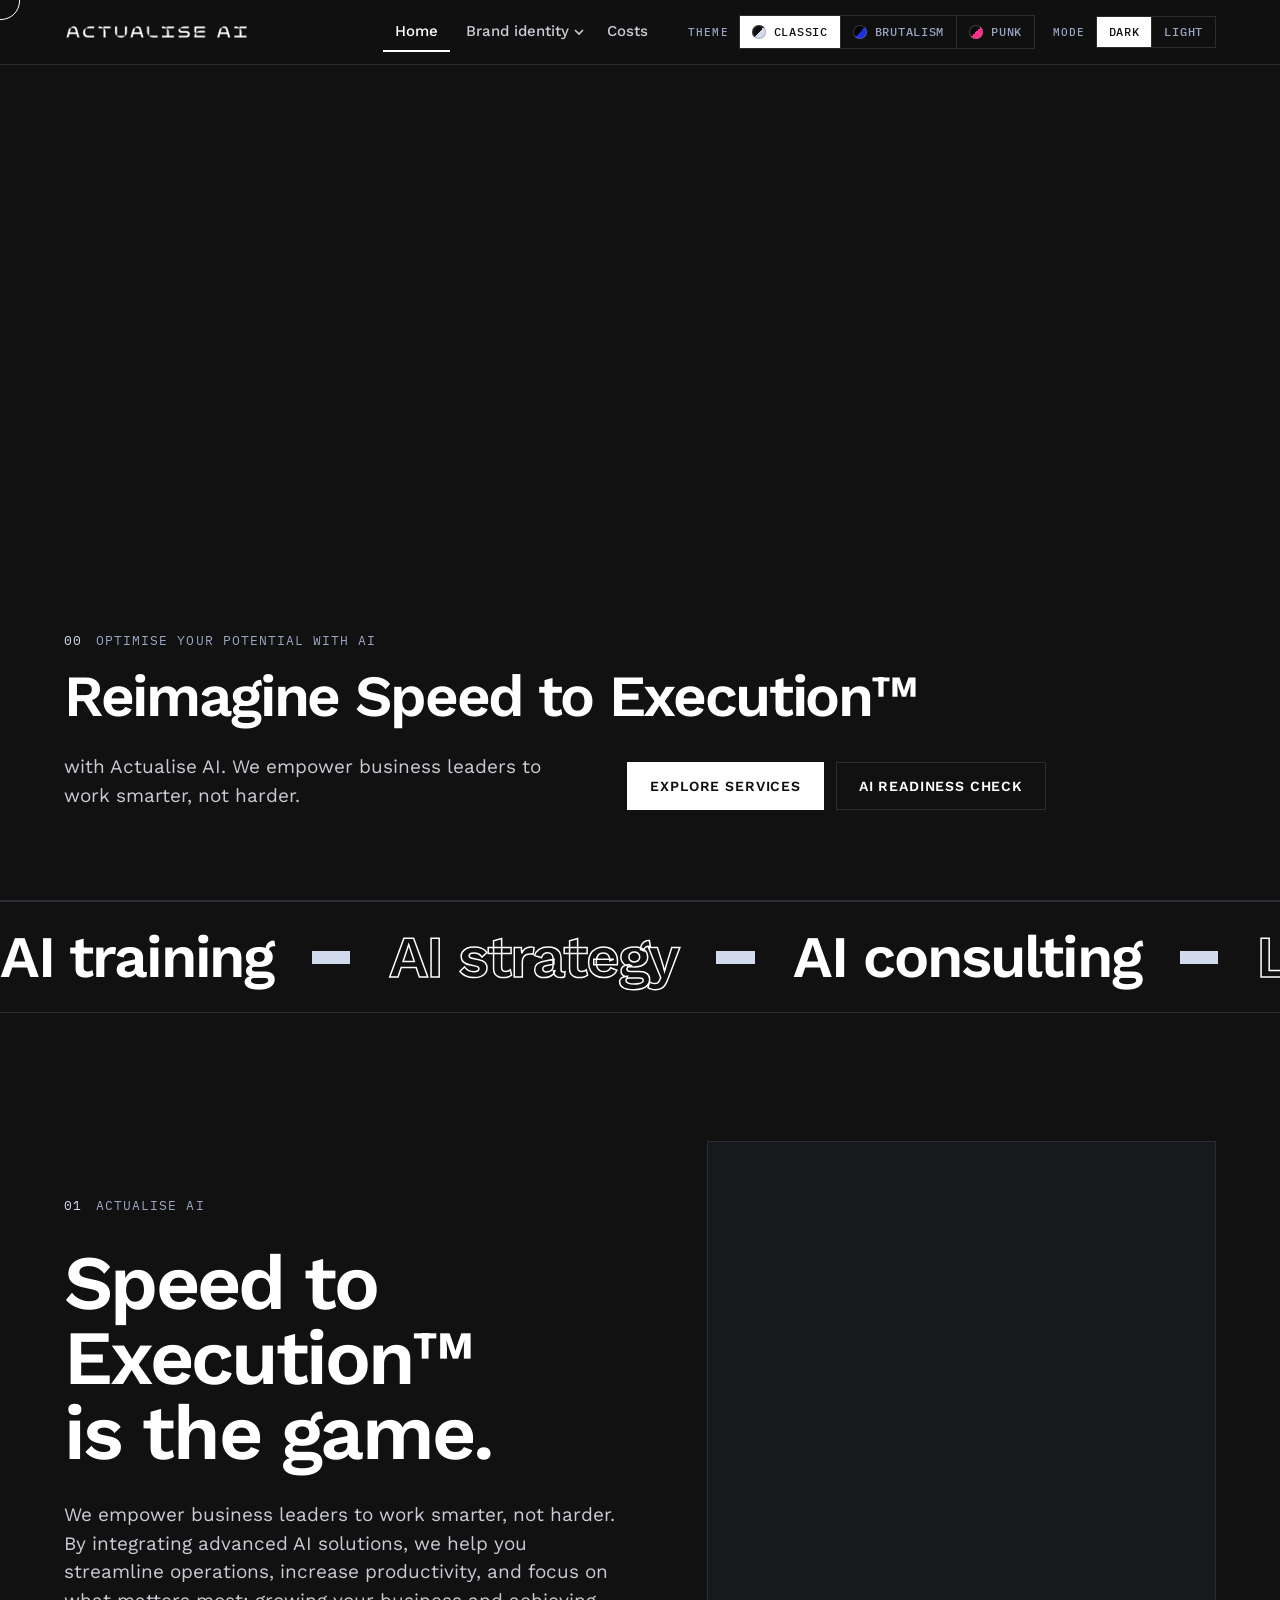
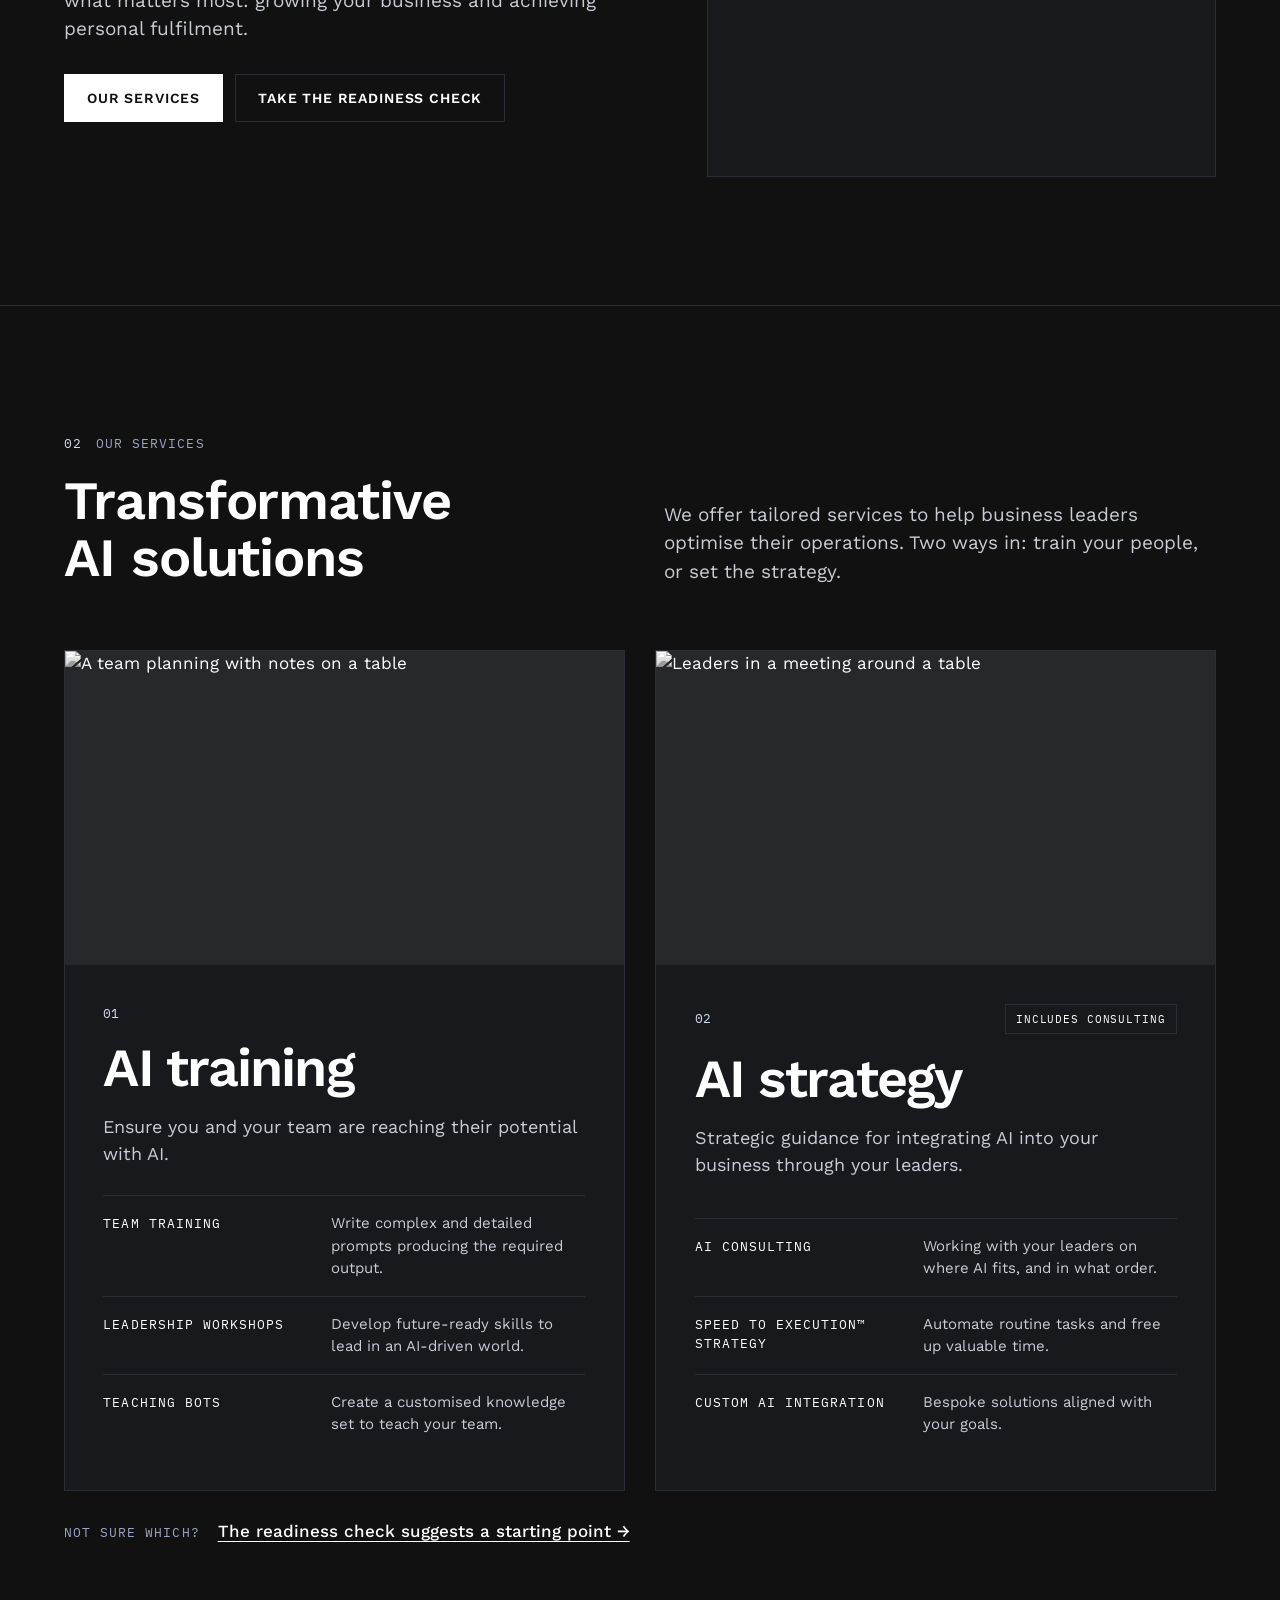
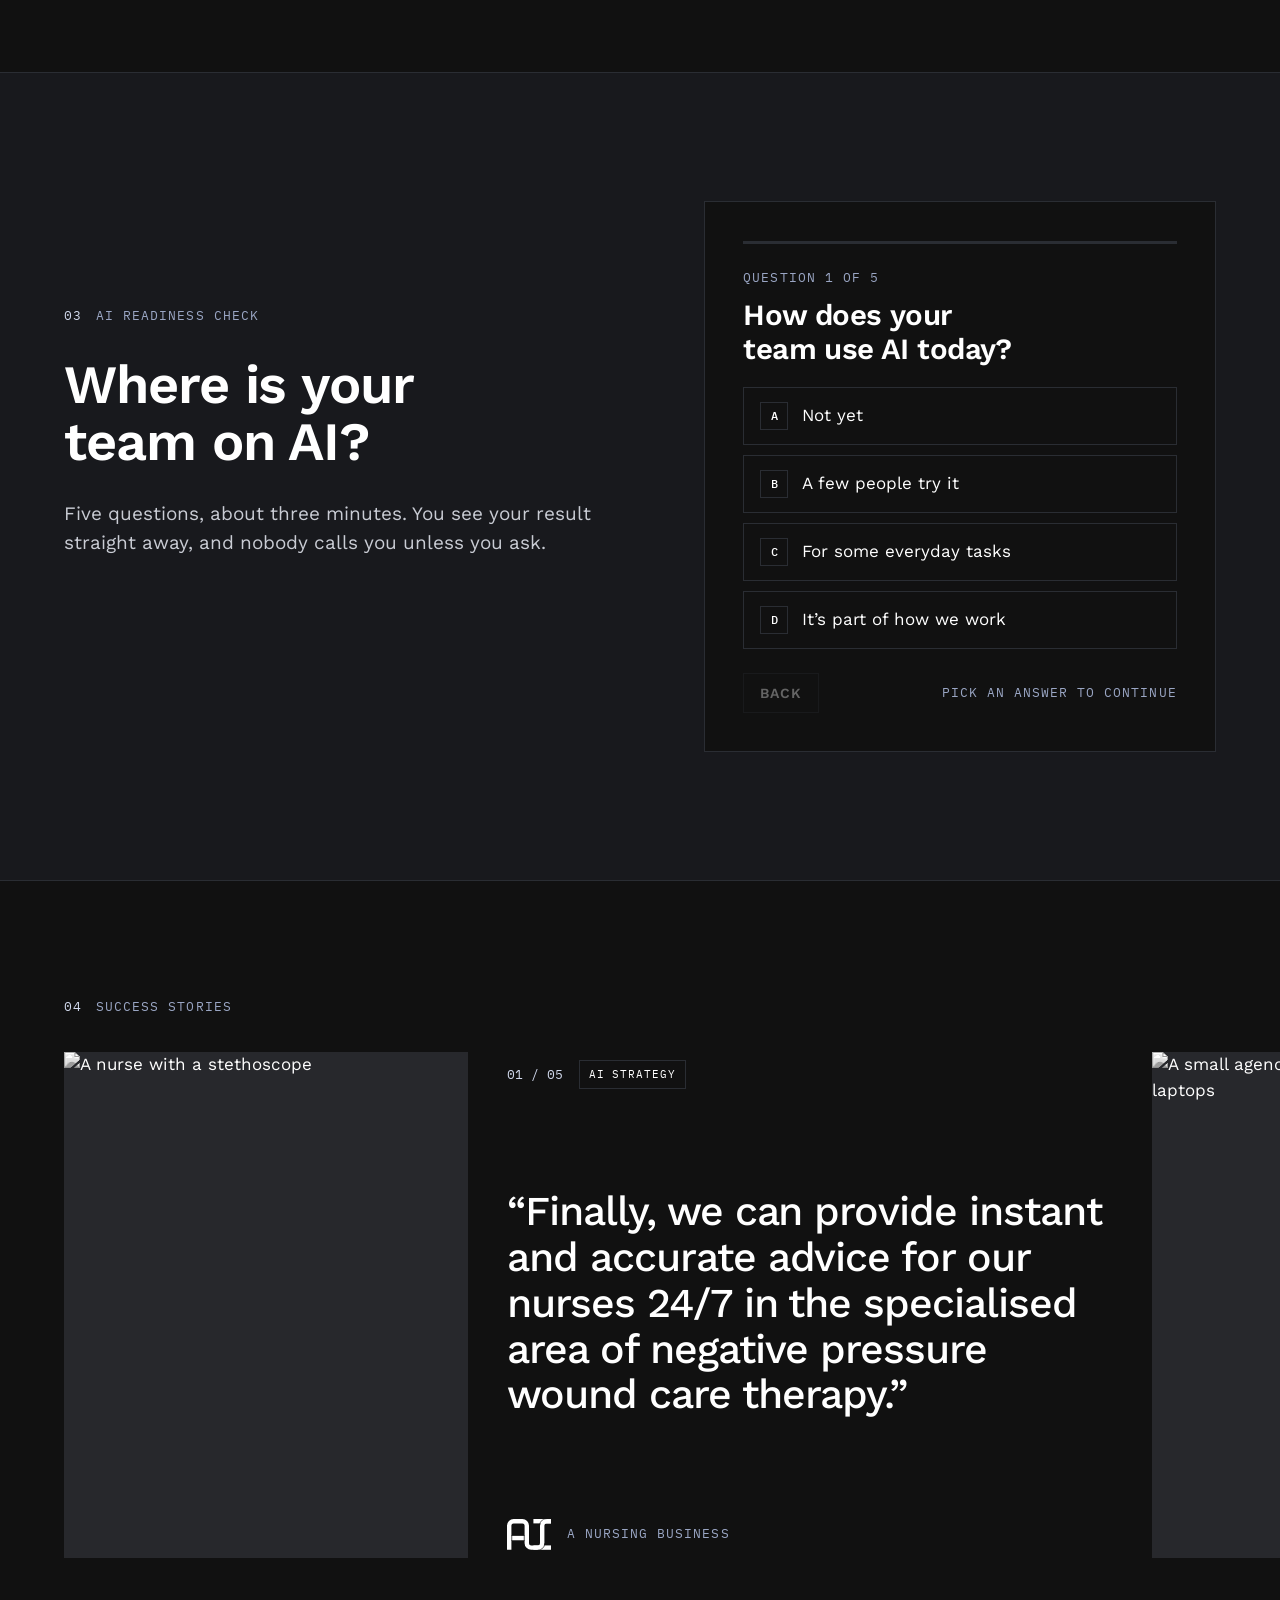
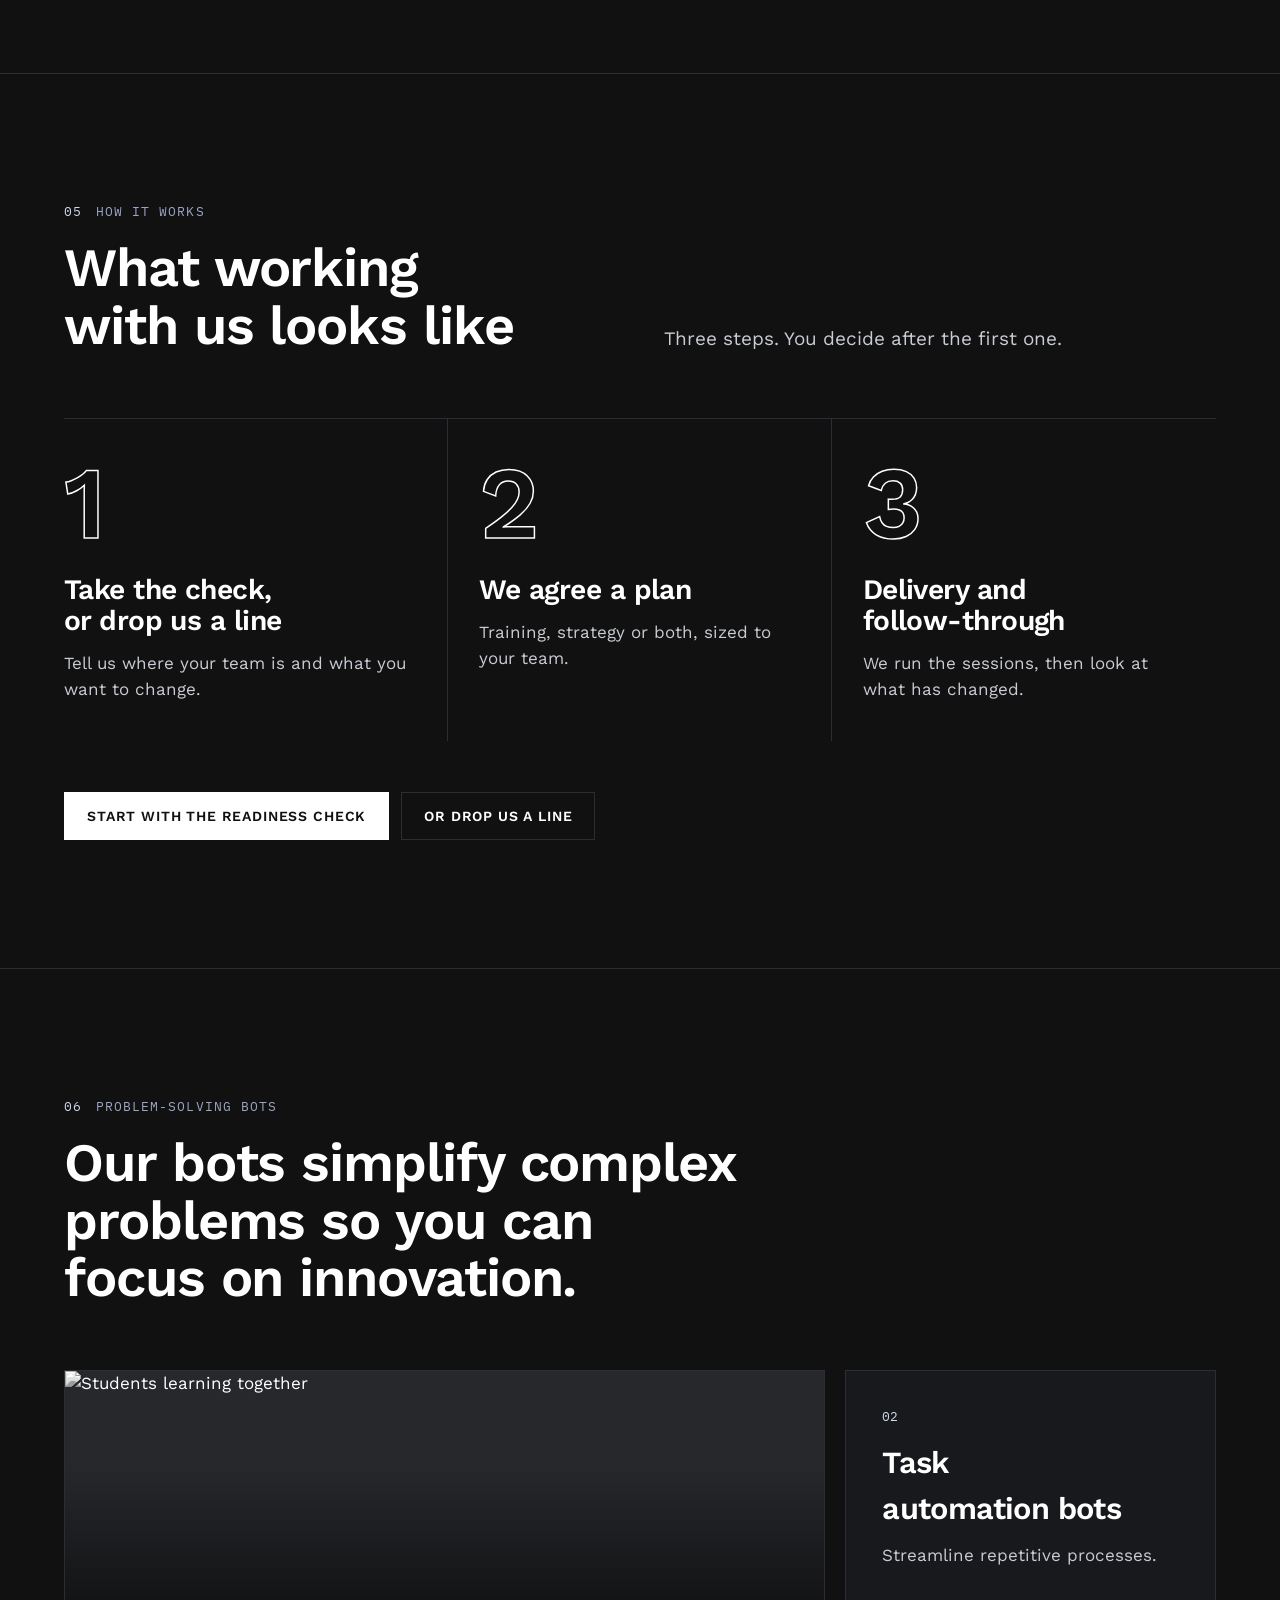
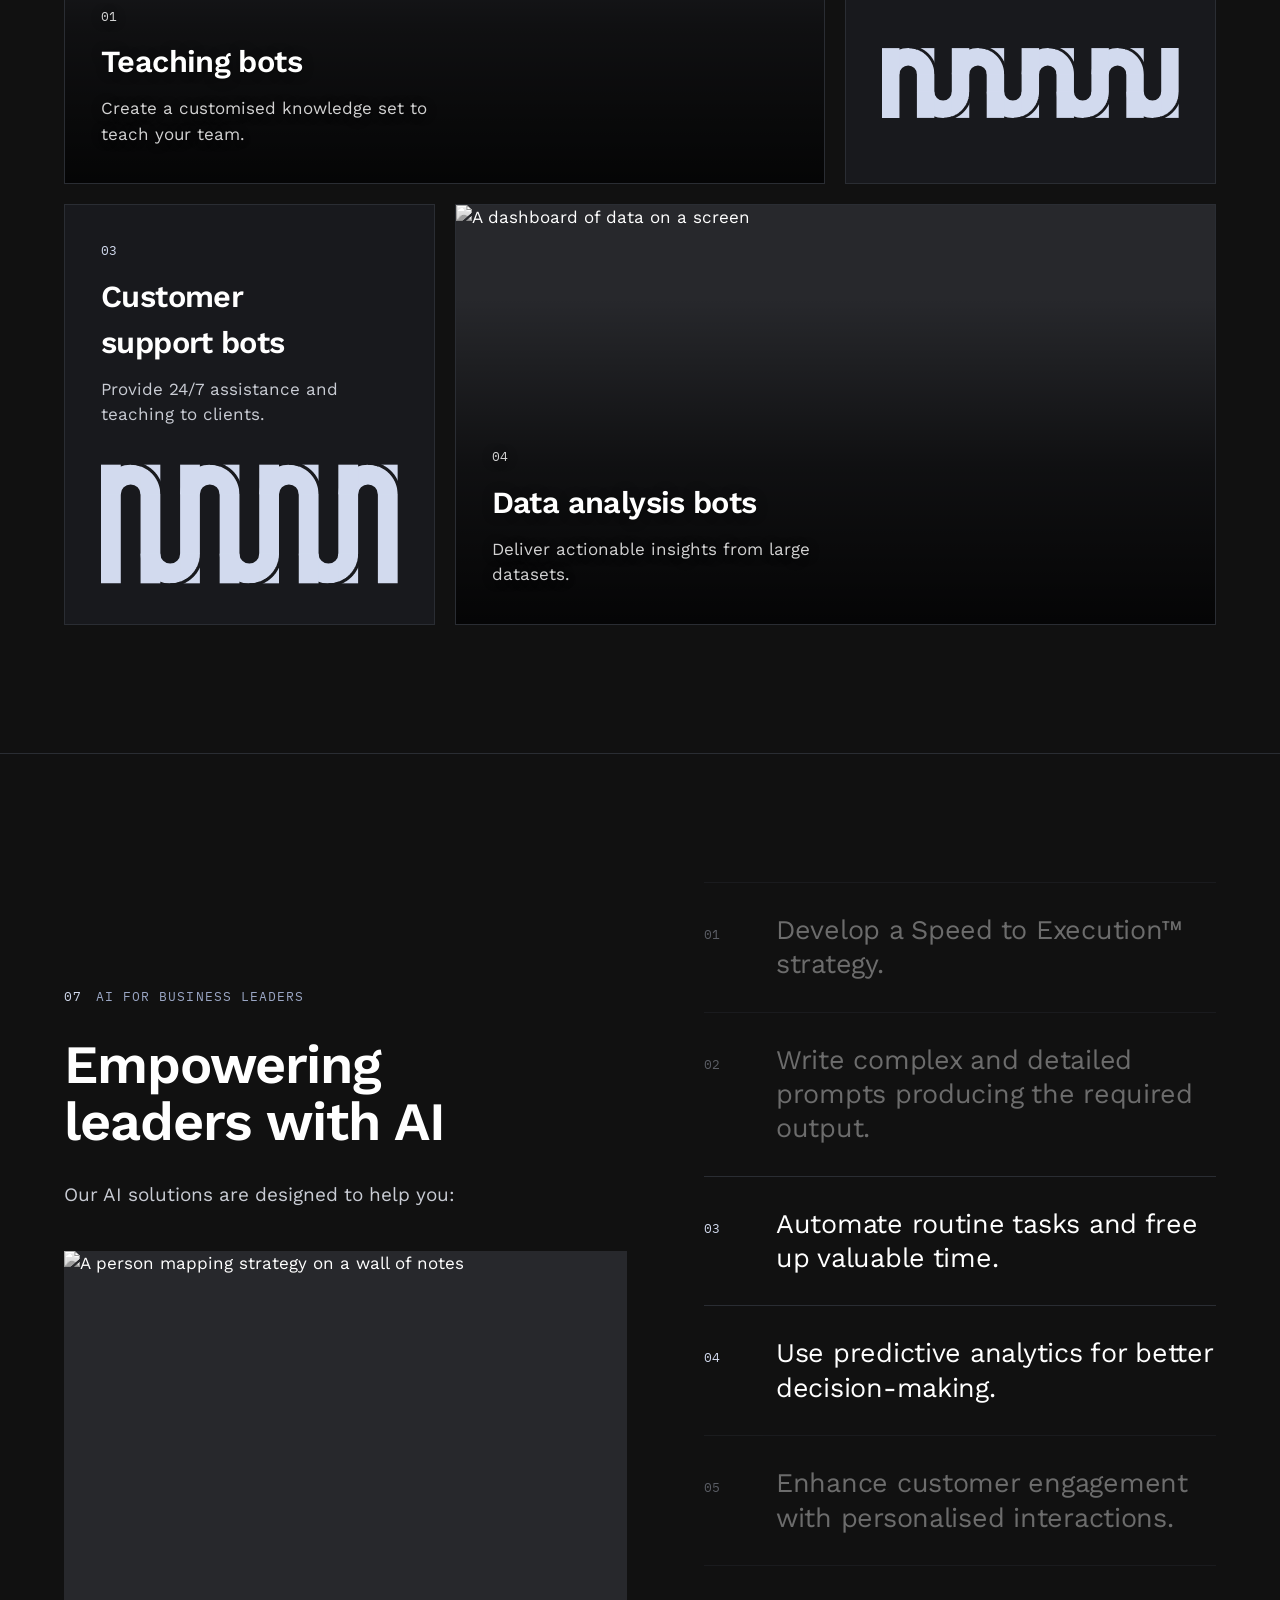
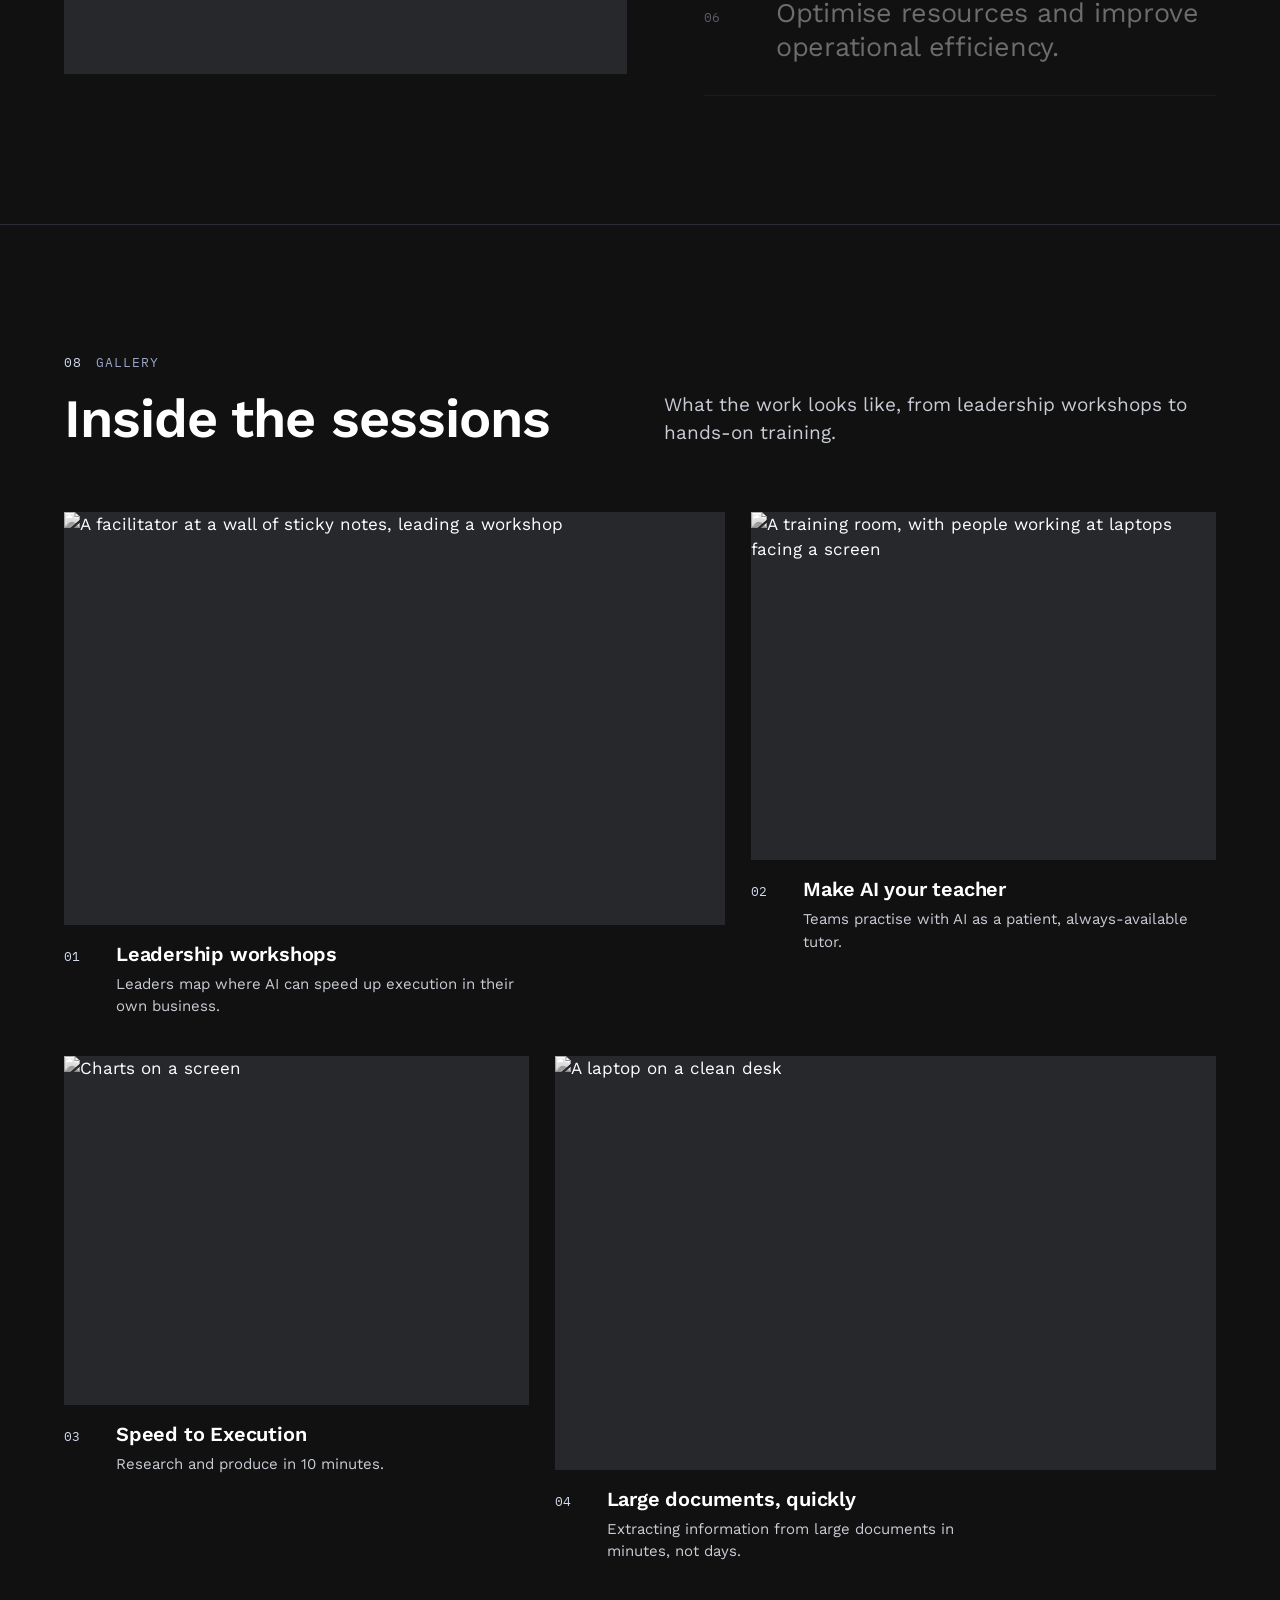
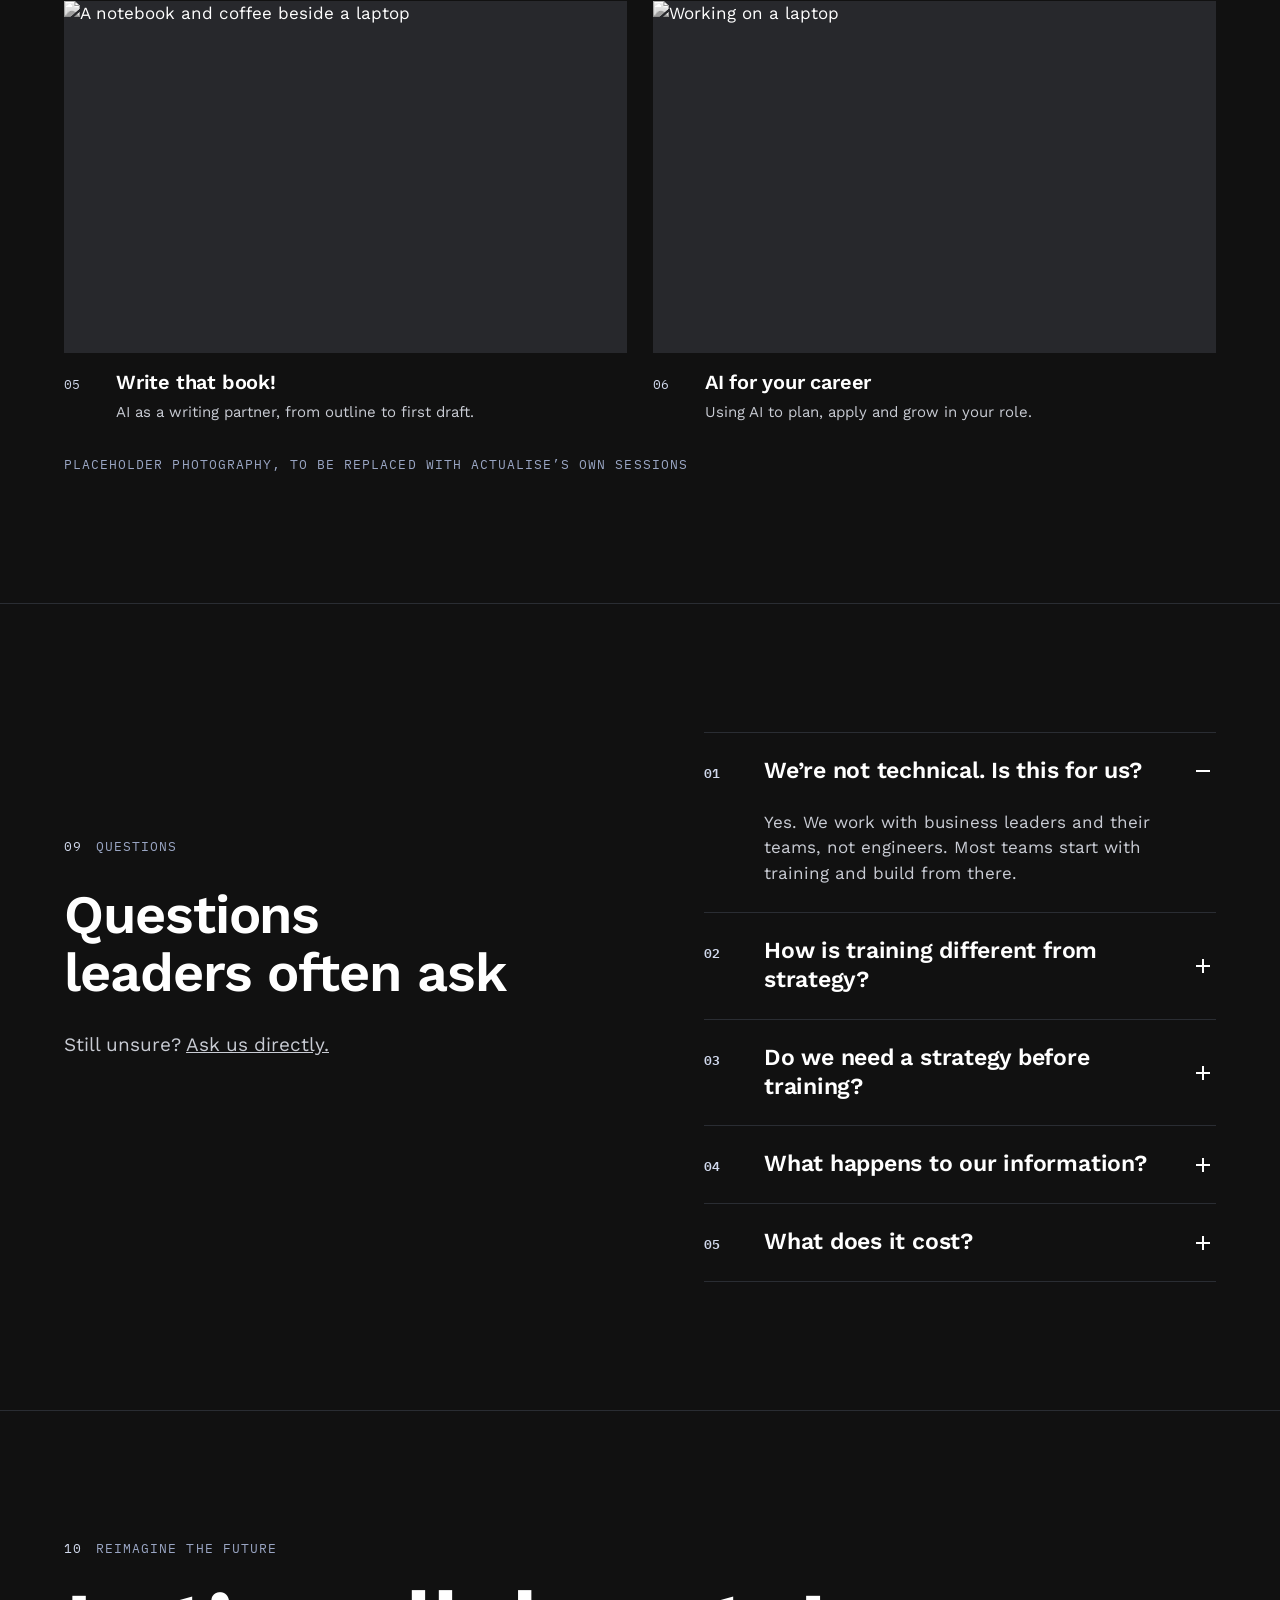
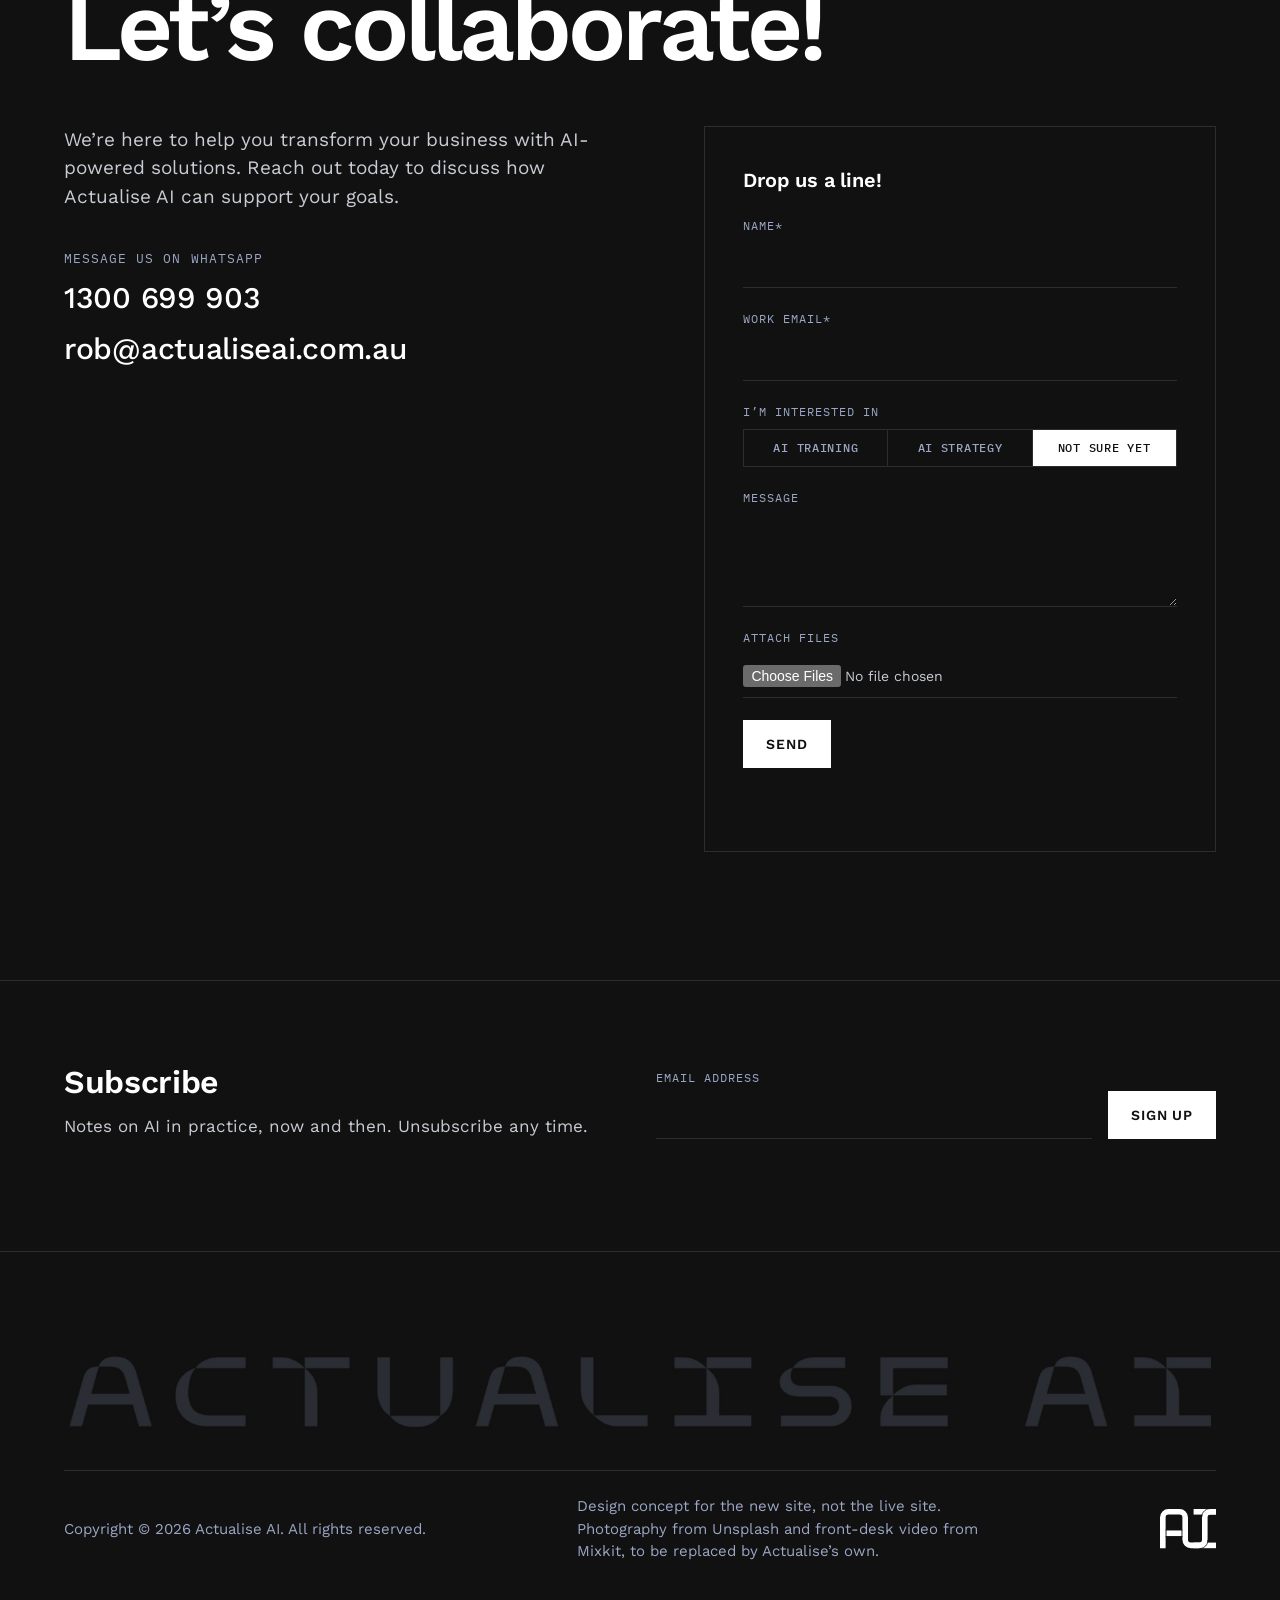
==== index.html @ 0734bd9c "Name tags on the reference grid: role as stock colour, name huge, details in two columns, the run an" ====
<!doctype html>
<html lang="en" data-concept="ink">
<head>
<meta charset="utf-8">
<meta name="viewport" content="width=device-width, initial-scale=1, viewport-fit=cover">
<title>Actualise AI</title>
<meta name="description" content="Reimagine Speed to Execution™ with Actualise AI. AI training and AI strategy, with consulting inside it, for business leaders and their teams.">
<meta name="robots" content="noindex, nofollow">
<meta property="og:title" content="Actualise AI">
<meta property="og:description" content="Reimagine Speed to Execution™ with Actualise AI. AI training and AI strategy, with consulting inside it, for business leaders and their teams.">
<meta property="og:type" content="website">
<meta name="theme-color" content="#111111">
<link rel="icon" type="image/svg+xml" href="assets/mark.svg">
<script>(function(){var r=document.documentElement;if(location.pathname.indexOf('/identity/')<0&&/^#(idea|symbol|logo|colour|language|motion|in-use|next)$/.test(location.hash)){location.replace('identity/'+location.hash);return}try{var c=localStorage.getItem('aai-concept'),t=localStorage.getItem('aai-theme');if(t==='punk'){c='punk';t='dark';localStorage.setItem('aai-concept',c);localStorage.setItem('aai-theme',t)}if(c&&/^(ink|cobalt|punk)$/.test(c))r.dataset.concept=c;if(t&&/^(dark|light)$/.test(t))r.dataset.theme=t}catch(e){}window.aaiFonts=function(c){var u={punk:'family=Archivo:wdth,wght@62..125,100..900',cobalt:'family=Source+Serif+4:ital,opsz,wght@0,8..60,400;0,8..60,600;1,8..60,400'}[c];if(!u||document.getElementById('f-'+c))return;var l=document.createElement('link');l.id='f-'+c;l.rel='stylesheet';l.href='https://fonts.googleapis.com/css2?'+u+'&display=swap';document.head.appendChild(l)};aaiFonts(r.dataset.concept);if(!r.dataset.concept)r.dataset.concept='ink';r.classList.add('has-js');try{var ss=sessionStorage,rm=matchMedia('(prefers-reduced-motion: reduce)').matches;if(ss.getItem('aai-t')){ss.removeItem('aai-t');if(!rm)r.classList.add('arrive')}else if(!rm&&!ss.getItem('aai-seen')&&location.pathname.indexOf('/identity/')<0){r.classList.add('intro-on')}ss.setItem('aai-seen','1')}catch(e){}})();</script>
<link rel="preconnect" href="https://fonts.googleapis.com">
<link rel="preconnect" href="https://fonts.gstatic.com" crossorigin>
<link rel="stylesheet" href="https://fonts.googleapis.com/css2?family=IBM+Plex+Mono:wght@400;500;600&family=Work+Sans:wght@400;500;600&display=swap">
<link rel="stylesheet" href="assets/site.css?v=f4604bf8b3">
<style>
/* homepage: motion is the material. Everything below still reads with motion off. */
.sl { display: flex; gap: 14px; align-items: baseline }
.mega { font-size: clamp(46px, 7.6vw, 132px); font-weight: 600; letter-spacing: -0.04em; line-height: 1.04; text-wrap: balance; max-width: 17ch }
h2.big { font-size: clamp(40px, 6vw, 92px); letter-spacing: -0.035em; line-height: 0.98; max-width: 12ch }
.mega .w { display: inline-block; overflow: hidden; vertical-align: top; padding-bottom: 0.1em; margin-bottom: -0.1em }
.mega .w > span { display: inline-block; animation: rise 1s cubic-bezier(.2, .8, .2, 1) calc(var(--start, .15s) + var(--i) * 70ms) both }
@keyframes rise { from { transform: translateY(105%) } to { transform: none } }
.hero-x { overflow: hidden; position: relative }
.mast { position: relative; min-height: max(760px, calc(100vh - var(--hdr))); min-height: max(760px, calc(100svh - var(--hdr))); display: flex; flex-direction: column; border-bottom: 1px solid var(--line); overflow: hidden }
.mast-3d { position: absolute; inset: 0 }
.mast-3d canvas { position: absolute; inset: 0; width: 100% !important; height: 100% !important; display: block }
/* the word's own space: generous room under the nav, and a clear gap before the headline */
.mast-stage { position: relative; flex: 1 0 auto; min-height: clamp(200px, 30vh, 420px); margin: clamp(72px, 11vh, 140px) var(--gut) clamp(48px, 7vh, 96px) }
.mast-fallback { position: absolute; left: var(--gut); right: var(--gut); top: clamp(96px, 16vh, 200px) }
.mast-3d.live .mast-fallback { display: none }
.mast::after { content: ""; position: absolute; inset: 0; pointer-events: none; background: linear-gradient(to top, var(--bg) 0%, color-mix(in srgb, var(--bg) 70%, transparent) 26%, transparent 48%) }
.mast-txt { position: relative; z-index: 1; width: 100%; box-sizing: border-box; padding-block: 0 clamp(96px, 13vh, 168px) }
.mast .hero-row { margin-bottom: 0 }
@media (max-width: 900px) { .mast { min-height: 0 } .mast-stage { flex: none; min-height: clamp(110px, 26vw, 220px); margin-block: 44px 28px } .mast-fallback { top: 52px } .mast-txt { padding-block: 0 clamp(56px, 10vw, 80px) } }
.hero-x .mega { margin-block: 18px 30px }
.hero-row { display: flex; flex-wrap: wrap; justify-content: space-between; align-items: flex-end; gap: 24px 48px; margin-bottom: clamp(32px, 4vw, 48px) }
.hero-row .lede { max-width: 40ch }
.ctas { display: flex; flex-wrap: wrap; gap: 12px }
.hf-wrap { position: relative; height: clamp(170px, 18vw, 280px); touch-action: pan-y; border-bottom: 1px solid var(--line) }
.hf { position: absolute; inset: 0; width: 100%; height: 100% }
.hf.base { color: var(--pattern) }
.hf.hi { color: var(--accent); -webkit-mask-image: radial-gradient(circle 0 at 50% 50%, #000, transparent); mask-image: radial-gradient(circle 0 at 50% 50%, #000, transparent); pointer-events: none }
@keyframes plough { from { stroke-dashoffset: 1 } to { stroke-dashoffset: 0 } }
@keyframes appear { from { opacity: 0 } to { opacity: 1 } }
.hf.base .pf, .hf.base .ps { stroke-dasharray: 1; animation: plough var(--t, .45s) cubic-bezier(.6, 0, .25, 1) calc(var(--start, 0s) + var(--d, 0s)) both }
.hf.base .hh { animation: appear .3s linear calc(var(--start, 0s) + var(--d, 0s)) both }

/* marquee */
.marquee { overflow: hidden; border-block: 1px solid var(--line); padding-block: clamp(14px, 2vw, 26px); white-space: nowrap }
.mq-track { display: inline-flex; will-change: transform }
.mq-set { display: inline-flex; align-items: center; gap: clamp(20px, 3vw, 44px); padding-right: clamp(20px, 3vw, 44px) }
.mq-set span { font-size: clamp(30px, 4.6vw, 72px); font-weight: 600; letter-spacing: -0.035em; line-height: 1 }
.mq-set span:nth-of-type(even) { color: transparent; -webkit-text-stroke: 1.5px var(--fg) }
.mq-set i { width: clamp(28px, 3vw, 44px); height: clamp(10px, 1vw, 14px); background: var(--accent); flex: none }

/* photos: they rest in the brand treatment and bloom into full colour as they scroll into view */
.photo { margin: 0; position: relative; overflow: hidden; background: var(--raised) }
.photo img { display: block; width: 100%; height: 100%; object-fit: cover; transition: filter 1.2s cubic-bezier(.2, .8, .2, 1) }
.photo::after { content: ""; position: absolute; inset: 0; background: var(--duo, #111); mix-blend-mode: screen; opacity: 0; transition: opacity 1.2s cubic-bezier(.2, .8, .2, 1); pointer-events: none }
:root[data-concept="cobalt"] { --duo: #1C30D9 }
:root[data-concept="ink"] { --duo: #111111 }
:root { --on-accent: #FFFFFF }
:root[data-concept="cobalt"]:not([data-theme="light"]) { --on-accent: #000000 }
:root[data-concept="punk"] { --duo: #FF2E88 }
.has-js:not(.no-motion) .photo:not(.in-view) img { filter: grayscale(1) contrast(1.08) }
.has-js:not(.no-motion) .photo:not(.in-view)::after { opacity: 1 }
.intro { padding-bottom: clamp(72px, 10vw, 140px) }
.intro-img { margin-top: clamp(48px, 6vw, 88px); height: clamp(320px, 52vw, 760px) }
.intro-img .photo, .intro-img .render { height: 100%; clip-path: inset(0 0 0 0) }
.intro-img img { height: 118%; margin-top: -9% }
.row-head { display: grid; grid-template-columns: minmax(0, 1fr) minmax(0, 1fr); align-items: end; gap: 18px 48px }
.row-head .sl { grid-column: 1 / -1 }
@media (max-width: 900px) { .row-head { grid-template-columns: minmax(0, 1fr) } }

/* services: two ways in, each with what it includes */
.svc { display: grid; grid-template-columns: repeat(2, minmax(0, 1fr)); gap: clamp(20px, 2.4vw, 32px) }
.svc-card { display: flex; flex-direction: column; border: 1px solid var(--line); background: var(--raised); --ground: var(--raised); min-width: 0; transition: border-color .3s }
.svc-card:hover { border-color: var(--mute) }
.svc-img { aspect-ratio: 16 / 9 }
.svc-img img { transition: transform 1.2s cubic-bezier(.2, .8, .2, 1), filter 1.2s cubic-bezier(.2, .8, .2, 1) }
.svc-card:hover .svc-img img { transform: scale(1.04) }
.svc-body { display: flex; flex-direction: column; gap: 18px; padding: clamp(24px, 3vw, 40px); flex: 1 }
.svc-top { display: flex; justify-content: space-between; align-items: center; gap: 12px }
.svc-inc { border: 1px solid var(--line); padding: 6px 10px; font-size: 11px; color: var(--fg) }
.svc-card h3 { font-size: clamp(34px, 4.2vw, 64px); letter-spacing: -0.035em; line-height: 1 }
.svc-card .lede { font-size: 18px }
.svc-list { margin-top: auto; padding-top: 10px }
.svc-list li { display: grid; grid-template-columns: minmax(0, 0.9fr) minmax(0, 1.1fr); gap: 6px 20px; padding-block: 16px; border-top: 1px solid var(--line); align-items: baseline }
.svc-list .lab { color: var(--fg) }
.svc-list p { color: var(--body); font-size: 15px }
.svc-foot { display: flex; flex-wrap: wrap; gap: 8px 18px; align-items: baseline; margin-top: 28px }
.svc-foot a { font-weight: 500; text-underline-offset: 4px }
@media (max-width: 900px) { .svc { grid-template-columns: minmax(0, 1fr) } .svc-list li { grid-template-columns: minmax(0, 1fr) } }

/* readiness check: one question at a time; the result shows before any email is asked for */
.check { background: var(--raised); --ground: var(--raised) }
.check-side { position: sticky; top: calc(var(--hdr) + 40px) }
.quiz { border: 1px solid var(--line); background: var(--bg); --ground: var(--bg); padding: clamp(22px, 3vw, 40px); display: flex; flex-direction: column; gap: 24px; min-width: 0 }
.q-bar { height: 3px; background: var(--line) }
.q-bar i { display: block; height: 100%; width: var(--p, 0%); background: var(--fg); transition: width .45s cubic-bezier(.2, .8, .2, 1) }
.q { border: 0; margin: 0; padding: 0; min-width: 0 }
.q legend { display: flex; flex-direction: column; gap: 12px; padding: 0; margin-bottom: 20px }
.q-t { font-size: clamp(22px, 2.3vw, 30px); font-weight: 600; letter-spacing: -0.02em; line-height: 1.15; text-wrap: balance }
.q-opts { display: grid; gap: 10px }
.opt { display: flex; align-items: center; gap: 14px; padding: 14px 16px; border: 1px solid var(--line); cursor: pointer; transition: border-color .2s, background-color .2s, transform .3s cubic-bezier(.2, .8, .2, 1) }
.opt:hover { border-color: var(--mute); transform: translateX(4px) }
.opt input { position: absolute; opacity: 0; pointer-events: none }
.opt-k { font: 500 12px/1 var(--mono); width: 26px; height: 26px; display: grid; place-items: center; border: 1px solid var(--line); flex: none }
.opt:has(input:checked) { border-color: var(--fg); background: var(--raised) }
.opt:has(input:checked) .opt-k { background: var(--fg); color: var(--bg); border-color: var(--fg) }
.opt:has(input:focus-visible) { outline: 2px solid var(--accent); outline-offset: 2px }
.q-nav { display: flex; justify-content: space-between; align-items: center; gap: 12px }
.q-nav .btn { padding: 12px 16px } .q-nav .btn[disabled] { opacity: .35; cursor: default }
.q-result { display: flex; flex-direction: column; gap: 16px; outline: none }
.q-result[hidden] { display: none }
.r-stage { font-size: clamp(32px, 3.6vw, 52px); letter-spacing: -0.03em; line-height: 1 }
.r-text { color: var(--body); max-width: 52ch }
.r-next { display: flex; flex-wrap: wrap; gap: 8px 16px; align-items: baseline; padding-block: 14px; border-block: 1px solid var(--line) }
.r-link { font-weight: 600; font-size: 19px; text-underline-offset: 4px }
.r-gate { display: flex; flex-direction: column; gap: 18px; margin-top: 8px }
.r-ask { font-weight: 500 }
.r-fields { display: grid; grid-template-columns: repeat(2, minmax(0, 1fr)); gap: 18px }
.tick { display: flex; gap: 10px; align-items: center; font-size: 15px; color: var(--body); cursor: pointer }
.tick input { width: 18px; height: 18px; accent-color: var(--fg) }
.r-acts { display: flex; flex-wrap: wrap; gap: 12px }
.quiz.done .q-nav { display: none }
@media (max-width: 900px) { .check-side { position: static } .r-fields { grid-template-columns: minmax(0, 1fr) } }

/* stories: pinned, panels travel sideways. The panel is sized from the screen height, so short laptop screens fit too. */
.stories { border-bottom: 1px solid var(--line); overflow: hidden; background: var(--bg); position: relative; z-index: 1 }
.st-pin { padding-block: clamp(72px, 9vw, 120px); display: flex; flex-direction: column; justify-content: center; box-sizing: border-box; background: var(--bg) }
.pin-on .st-pin { height: calc(100vh - var(--hdr)); height: calc(100svh - var(--hdr)); padding-block: clamp(20px, 5vh, 72px) }
.st-head { display: flex; justify-content: space-between; align-items: center; width: 100%; box-sizing: border-box; margin-bottom: clamp(18px, 4vh, 56px) }
.st-track { display: flex; gap: clamp(20px, 3vw, 48px); padding-inline: var(--gut); will-change: transform }
.st-panel { --ph: min(640px, calc(100svh - var(--hdr) - 190px)); flex: none; width: min(1100px, 82vw); display: grid; grid-template-columns: minmax(0, 0.8fr) minmax(0, 1.2fr); gap: clamp(24px, 3vw, 48px); align-items: stretch; margin: 0 }
.pin-on .st-panel { height: var(--ph); grid-template-columns: calc(var(--ph) * 0.8) minmax(0, 1fr); width: min(1100px, 82vw, calc(var(--ph) * 0.8 + 62vw)) }
.st-img { aspect-ratio: 4 / 5; max-width: 100% }
.pin-on .st-img { aspect-ratio: auto; height: 100% }
.st-txt { display: flex; flex-direction: column; justify-content: space-between; gap: clamp(14px, 3vh, 28px); padding-block: 8px; min-width: 0 }
.st-meta { display: flex; flex-wrap: wrap; align-items: center; gap: 8px 16px }
.st-svc { color: var(--fg); border: 1px solid var(--line); padding: 5px 9px; font-size: 11px }
.st-sample { font-size: 11px; color: var(--mute) }
.st-txt blockquote { font-size: clamp(22px, min(3.2vw, 5.4svh), 50px); font-weight: 500; letter-spacing: -0.025em; line-height: 1.12; text-wrap: pretty }
.st-txt figcaption { display: flex; align-items: center; gap: 16px }
.st-txt .sym { width: 44px }
.st-hint { display: none }
.pin-on .st-hint { display: block }
@media (max-width: 900px) {
  .st-track { flex-direction: column; padding-inline: var(--gut) }
  .st-panel { width: auto; grid-template-columns: minmax(0, 1fr) } .st-img { aspect-ratio: 16 / 10 }
}

/* how it works */
.steps { display: grid; grid-template-columns: repeat(3, minmax(0, 1fr)); gap: 0; border-top: 1px solid var(--line); counter-reset: s }
.steps li { display: flex; flex-direction: column; gap: 14px; padding: clamp(24px, 3vw, 40px) clamp(20px, 2.4vw, 32px) clamp(24px, 3vw, 40px) 0; border-right: 1px solid var(--line); min-width: 0 }
.steps li + li { padding-left: clamp(20px, 2.4vw, 32px) }
.steps li:last-child { border-right: 0 }
.step-n { font-size: clamp(64px, 8vw, 120px); font-weight: 600; letter-spacing: -0.05em; line-height: .9; color: transparent; -webkit-text-stroke: 1.5px var(--fg); margin-bottom: 12px }
.steps h3 { font-size: clamp(22px, 2.2vw, 30px); letter-spacing: -0.02em; line-height: 1.1 }
.steps p { color: var(--body) }
.how-cta { display: flex; flex-wrap: wrap; gap: 12px; margin-top: clamp(32px, 4vw, 56px) }
@media (max-width: 900px) { .steps { grid-template-columns: minmax(0, 1fr) } .steps li, .steps li + li { padding: 24px 0; border-right: 0; border-bottom: 1px solid var(--line) } }

/* bots: bento with tilt and a light that follows the cursor */
.bento { display: grid; grid-template-columns: repeat(6, minmax(0, 1fr)); gap: 20px; perspective: 1200px }
.bot { position: relative; border: 1px solid var(--line); background: var(--raised); --ground: var(--raised); display: flex; flex-direction: column; justify-content: space-between; gap: 32px; padding: clamp(24px, 3vw, 36px); min-height: 340px; overflow: hidden; min-width: 0; transform: rotateX(var(--rx, 0deg)) rotateY(var(--ry, 0deg)); transform-style: preserve-3d; transition: transform .5s cubic-bezier(.2, .8, .2, 1) }
.bot.b0, .bot.b3 { grid-column: span 4 } .bot.b1, .bot.b2 { grid-column: span 2 }
.bot.has-img { justify-content: flex-end; color: #fff }
.bot.has-img .num, .bot.has-img p { color: rgba(255, 255, 255, .82) }
.bot .bot-img { position: absolute; inset: 0; transition: transform 1.2s cubic-bezier(.2, .8, .2, 1) }
.bot .bot-img { z-index: 0 }
.bot.has-img::before { content: ""; position: absolute; inset: 0; z-index: 1; pointer-events: none; background: linear-gradient(to top, rgba(0, 0, 0, .88) 0%, rgba(0, 0, 0, .6) 38%, rgba(0, 0, 0, 0) 78%) }
.bot.has-img .bot-txt { z-index: 2 }
.bot.has-img .bot-txt { text-shadow: 0 1px 12px rgba(0, 0, 0, .45) }
.bot.has-img:hover .bot-img { transform: scale(1.05) }
.bot-txt { position: relative; display: flex; flex-direction: column; gap: 12px; max-width: 34ch }
.bot h3 { font-size: clamp(24px, 2.4vw, 34px); letter-spacing: -0.02em }
.bot p { color: var(--body) }
.bot-art { display: flex; justify-content: flex-end; align-items: flex-end; min-width: 0 }
.bot-art svg { height: clamp(96px, 10vw, 150px); width: auto; max-width: 100%; color: var(--accent) }
.glare { position: absolute; inset: 0; pointer-events: none; opacity: 0; transition: opacity .4s; background: radial-gradient(circle 280px at var(--gx, 50%) var(--gy, 50%), rgba(255, 255, 255, .18), transparent 70%); z-index: 1 }
.bot:hover .glare { opacity: 1 }
.bot .furrow, .bot .crossrun { animation: none; stroke-dashoffset: 0 }
.bot .hair { animation: none; opacity: 1 }
.bot:hover .furrow { animation: ai-furrow 4.6s cubic-bezier(.55,0,.3,1) infinite }
.bot:hover .crossrun { animation: ai-cross 4.6s cubic-bezier(.55,0,.3,1) infinite }
.bot:hover .hair { animation: ai-hair 4.6s linear infinite }
@media (max-width: 1000px) { .bento { grid-template-columns: minmax(0, 1fr) } .bot.b0, .bot.b1, .bot.b2, .bot.b3 { grid-column: auto } .bot { min-height: 300px } }

/* leaders */
.lead-side { position: sticky; top: calc(var(--hdr) + 40px) }
.lead-img { aspect-ratio: 4 / 3; margin-top: 12px; max-width: 100% }
.leaders li { display: grid; grid-template-columns: 56px minmax(0, 1fr); gap: 16px; padding-block: 30px; border-top: 1px solid var(--line); align-items: baseline; opacity: .38; transition: opacity .5s }
.leaders li.lit, .no-motion .leaders li { opacity: 1 }
.leaders li:last-child { border-bottom: 1px solid var(--line) }
.leaders p { font-size: clamp(20px, 2.1vw, 28px); letter-spacing: -0.01em; line-height: 1.28 }
@media (max-width: 900px) { .lead-side { position: static } .leaders li { opacity: 1 } }


/* gallery: an editorial grid with a line for each picture */
.gal { display: grid; grid-template-columns: repeat(12, minmax(0, 1fr)); gap: clamp(28px, 3vw, 40px) clamp(16px, 2vw, 28px) }
.g { display: flex; flex-direction: column; gap: 14px; margin: 0; min-width: 0 }
.g0 { grid-column: span 7 } .g1 { grid-column: span 5 } .g2 { grid-column: span 5 } .g3 { grid-column: span 7 } .g4 { grid-column: span 6 } .g5 { grid-column: span 6 }
.g-img { aspect-ratio: 16 / 10; overflow: hidden }
.g1 .g-img, .g2 .g-img { aspect-ratio: 4 / 3 }
.g-img img { transition: transform 1.2s cubic-bezier(.2, .8, .2, 1), filter 1.2s cubic-bezier(.2, .8, .2, 1) }
.g:hover .g-img img { transform: scale(1.04) }
.g figcaption { display: grid; grid-template-columns: 40px minmax(0, 1fr); gap: 4px 12px; align-items: baseline }
.g figcaption p { grid-column: 2; color: var(--body); font-size: 15px; max-width: 46ch }
.g h3 { font-size: 20px }
.gal-note { margin-top: 32px }
@media (max-width: 900px) { .g0, .g1, .g2, .g3, .g4, .g5 { grid-column: 1 / -1 } .g-img, .g1 .g-img, .g2 .g-img { aspect-ratio: 16 / 10 } }

/* questions */
.faq-side { position: sticky; top: calc(var(--hdr) + 40px) }
.faq details { border-top: 1px solid var(--line) }
.faq details:last-child { border-bottom: 1px solid var(--line) }
.faq summary { display: grid; grid-template-columns: 48px minmax(0, 1fr) 20px; gap: 12px; align-items: baseline; padding-block: 24px; cursor: pointer; list-style: none; font-size: clamp(19px, 1.8vw, 24px); font-weight: 600; letter-spacing: -0.01em; line-height: 1.25 }
.faq summary::-webkit-details-marker { display: none }
.faq summary i { position: relative; width: 14px; height: 14px; align-self: center }
.faq summary i::before, .faq summary i::after { content: ""; position: absolute; left: 0; top: 6px; width: 14px; height: 2px; background: var(--fg); transition: transform .3s }
.faq summary i::after { transform: rotate(90deg) }
.faq details[open] summary i::after { transform: rotate(0deg) }
.faq details p { color: var(--body); padding: 0 32px 26px 60px; max-width: 62ch }
@media (max-width: 900px) { .faq-side { position: static } .faq details p { padding-left: 0 } }

/* contact, subscribe */
.details { display: flex; flex-direction: column; gap: 6px; margin-top: 8px }
.details p:not(.lab) { font-size: clamp(22px, 2.4vw, 30px); font-weight: 500; letter-spacing: -0.01em }
form.drop { border: 1px solid var(--line); padding: clamp(24px, 3vw, 40px); display: flex; flex-direction: column; gap: 22px }
fieldset.field { border: 0; margin: 0; padding: 0; min-width: 0 }
fieldset.field legend { font-family: var(--mono); font-size: 12px; letter-spacing: 0.08em; text-transform: uppercase; color: var(--mute); padding: 0; margin-bottom: 8px }
.pick .seg { flex-wrap: wrap } .pick label { flex: 1; cursor: pointer; display: flex } .pick label + label { border-left: 1px solid var(--line) }
.pick input { position: absolute; opacity: 0; pointer-events: none }
.pick span { flex: 1; text-align: center; font: 500 12px/1 var(--mono); letter-spacing: 0.06em; text-transform: uppercase; color: var(--mute); padding: 12px 10px; white-space: nowrap }
.pick input:checked + span { background: var(--fg); color: var(--bg) }
.pick input:focus-visible + span { outline: 2px solid var(--accent); outline-offset: -2px }
.field textarea { font: 17px/1.4 var(--sans); color: var(--fg); background: transparent; border: 0; border-bottom: 1px solid var(--line); padding: 10px 0; resize: vertical; border-radius: 0 }
.field textarea:focus { outline: none; border-bottom-color: var(--fg) }
.subscribe { display: flex; flex-wrap: wrap; align-items: flex-end; justify-content: space-between; gap: 24px 48px }
.subscribe form { display: flex; gap: 16px; align-items: flex-end; flex: 1; max-width: 560px; min-width: min(100%, 320px) }
.subscribe .field { flex: 1 }

/* footer: a spotlight follows the cursor across the wordmark */
.big-foot { padding-block: clamp(56px, 8vw, 104px) 40px }
.big-foot .wrap { display: block }
.foot-wm-wrap { position: relative }
.foot-wm { width: 100% !important; background: var(--line) }
.foot-hi { position: absolute; inset: 0; background: var(--fg); -webkit-mask: url(assets/wordmark.png) center / contain no-repeat, radial-gradient(circle clamp(120px, 14vw, 240px) at var(--fx, -999px) var(--fy, -999px), #000 0, #000 30%, transparent 100%); -webkit-mask-composite: source-in; mask: url(assets/wordmark.png) center / contain no-repeat, radial-gradient(circle clamp(120px, 14vw, 240px) at var(--fx, -999px) var(--fy, -999px), #000 0, #000 30%, transparent 100%); mask-composite: intersect }
@media (pointer: coarse) { .foot-wm { background: var(--fg) } .foot-hi { display: none } }
.foot-row { display: flex; flex-wrap: wrap; justify-content: space-between; align-items: center; gap: 16px 32px; margin-top: 40px; padding-top: 24px; border-top: 1px solid var(--line) }
.foot-row p { color: var(--mute); font-size: 15px; max-width: 48ch }
.foot-row .sym { width: 56px }

/* cursor, progress, magnetic buttons */
.cursor { position: fixed; left: 0; top: 0; z-index: 60; pointer-events: none; display: none }
.has-cursor .cursor { display: block }
.cur-ring { position: absolute; width: 36px; height: 36px; margin: -18px 0 0 -18px; border: 1.5px solid var(--fg); border-radius: 50%; transition: width .35s, height .35s, margin .35s, background-color .35s, border-color .35s; mix-blend-mode: difference; border-color: #fff }
.cursor.big .cur-ring { width: 84px; height: 84px; margin: -42px 0 0 -42px; background: #fff }
.cursor.link .cur-ring { width: 56px; height: 56px; margin: -28px 0 0 -28px }
.cur-lab { position: absolute; transform: translate(-50%, -50%); font: 500 11px/1 var(--mono); letter-spacing: .08em; text-transform: uppercase; color: #111; opacity: 0; transition: opacity .25s; white-space: nowrap }
.cursor.big .cur-lab { opacity: 1 }
.mag { transition: transform .5s cubic-bezier(.2, .8, .2, 1), opacity .2s }

.veil.intro { display: none }
.intro-on .veil.intro { display: grid; animation: wipe-up .8s cubic-bezier(.7, 0, .2, 1) 5.6s both; pointer-events: auto; cursor: pointer }
.veil.intro > * { grid-area: 1 / 1 }
/* the AI mark ploughs on, fades; the wordmark fades in and holds for three seconds; then the wipe */
.veil-mark { animation: veil-out .5s ease 1.5s both }
.veil-wm { width: min(78vw, 560px); animation: veil-in .6s ease 2s both }
@keyframes veil-out { to { opacity: 0; transform: scale(.96) } }
@keyframes veil-in { from { opacity: 0; transform: translateY(8px) } to { opacity: 1; transform: none } }
.intro-on .veil.intro.skip { animation: wipe-up .5s cubic-bezier(.7, 0, .2, 1) 0s both }
.veil.intro .furrow, .veil.intro .crossrun, .veil.intro .hair { animation-iteration-count: 1; animation-fill-mode: both; animation-duration: 2.2s }
.intro-on { --start: 5.9s }
.arrive { --start: .35s }

@media (prefers-reduced-motion: reduce) {
  .mega .w > span { animation: none }
  .hf.base .pf, .hf.base .ps { animation: none; stroke-dashoffset: 0 } .hf.base .hh { animation: none; opacity: 1 }
  .hf.hi, .veil, .cursor { display: none !important }
  .rowg, .bot, .mag, .opt, .q-bar i { transition: none }
  .leaders li { opacity: 1 }
}

.city { position: relative; height: calc(100vh - var(--hdr)); height: calc(100svh - var(--hdr)); min-height: 560px; display: flex; align-items: flex-end; overflow: hidden; border-bottom: 1px solid var(--line) }
.city-3d { position: absolute; inset: 0 }
.city-3d canvas { position: absolute; inset: 0; width: 100% !important; height: 100% !important; display: block }
.city-fallback { position: absolute; inset: 0 }
.city-3d.live .city-fallback { opacity: 0; transition: opacity .8s }
.city::after { content: ""; position: absolute; inset: 0; z-index: 2; pointer-events: none; background: linear-gradient(to top, var(--bg) 0%, var(--bg) 14%, color-mix(in srgb, var(--bg) 82%, transparent) 36%, color-mix(in srgb, var(--bg) 30%, transparent) 54%, transparent 68%) }
.city-txt { position: relative; z-index: 3; width: 100%; box-sizing: border-box; padding-block: 0 clamp(72px, 10vh, 128px) }
.city-txt .mega { margin-block: 16px 26px; font-size: clamp(32px, 4.56vw, 79px) }
@media (min-width: 901px) { .city-txt .mega { max-width: none; white-space: nowrap } .city-txt .hero-row { padding-right: 170px } }
.lab-note { display: flex; flex-wrap: wrap; gap: 12px 28px; align-items: center; padding-block: 28px; border-bottom: 1px solid var(--line) }
.lab-note p { color: var(--body); max-width: 70ch }
@media (max-width: 900px) {
  .city { min-height: 520px }
  /* phones: the text sits low and compact so the city has the top of the screen */
  .city-txt { padding-bottom: clamp(24px, 4.5vh, 40px) }
  .city-txt .mega { margin-block: 12px 14px }
  .city-txt .hero-row { gap: 18px }
  .city-txt .lede { font-size: 16px; line-height: 1.45 }
  .city-txt .ctas { display: grid; grid-template-columns: minmax(0, 1fr) minmax(0, 1fr); gap: 10px; width: 100% }
  .city-txt .ctas .btn { justify-content: center; padding: 14px 8px; font-size: 12px; letter-spacing: 0.05em }
  .city::after { background: linear-gradient(to top, var(--bg) 0%, var(--bg) 22%, color-mix(in srgb, var(--bg) 85%, transparent) 38%, color-mix(in srgb, var(--bg) 20%, transparent) 50%, transparent 58%) }
}
.shot .top, .shot .city-txt, .shot .lab-note, .shot .city::after { display: none !important }
.shot .city { height: 100vh; border: 0 }
</style>
</head>
<body>
<header class="top">
  <div class="wrap bar">
    <a class="brand" href="./" data-nav aria-label="Actualise AI home"><span class="brand-wm"><span class="wm" role="img" aria-label="Actualise AI"></span></span><span class="brand-mark"><svg class="sym" aria-hidden="true" viewBox="0 0 240 168"><mask id="aim1" maskUnits="userSpaceOnUse" x="-1000" y="-1000" width="4000" height="4000"><rect x="-1000" y="-1000" width="4000" height="4000" fill="#fff"></rect><path d="M25.92,88V120" fill="none" stroke="#000" stroke-width="3.84"></path><path d="M94.08,88V120" fill="none" stroke="#000" stroke-width="3.84"></path><path d="M168,169.92L168.33,169.92L168.66,169.91L168.99,169.91L169.32,169.9L169.65,169.88L169.98,169.87L170.31,169.85L170.65,169.83L170.98,169.8L171.3,169.78L171.63,169.75L171.96,169.71L172.29,169.68L172.62,169.64L172.95,169.6L173.28,169.55L173.6,169.5L173.93,169.45L174.26,169.4L174.58,169.34L174.91,169.29L175.24,169.22L175.56,169.16L175.88,169.09L176.21,169.02L176.53,168.95L176.85,168.87L177.17,168.79L177.49,168.71L177.81,168.63L178.13,168.54L178.45,168.45L178.77,168.36L179.09,168.26L179.4,168.16L179.72,168.06L180.03,167.96L180.35,167.85L180.66,167.74L180.97,167.63L181.28,167.52L181.59,167.4L181.9,167.28L182.21,167.16L182.51,167.03L182.82,166.91L183.12,166.77L183.42,166.64L183.73,166.51L184.03,166.37L184.32,166.23L184.62,166.08L184.92,165.94L185.22,165.79L185.51,165.64L185.8,165.48L186.09,165.32L186.38,165.17L186.67,165L186.96,164.84L187.25,164.67L187.53,164.5L187.81,164.33L188.09,164.16L188.37,163.98L188.65,163.8L188.93,163.62L189.2,163.44L189.48,163.25L189.75,163.06L190.02,162.87L190.29,162.68L190.56,162.48L190.82,162.28L191.08,162.08L191.35,161.88L191.61,161.68L191.86,161.47L192.12,161.26L192.37,161.05L192.63,160.83L192.88,160.62L193.13,160.4L193.37,160.18L193.62,159.96L193.86,159.73L194.1,159.51L194.34,159.28L194.58,159.05L194.81,158.81L195.05,158.58L195.28,158.34L195.51,158.1L195.73,157.86L195.96,157.62L196.18,157.37L196.4,157.13L196.62,156.88L196.83,156.63L197.05,156.37L197.26,156.12L197.47,155.86L197.68,155.61L197.88,155.35L198.08,155.08L198.28,154.82L198.48,154.56L198.68,154.29L198.87,154.02L199.06,153.75L199.25,153.48L199.44,153.2L199.62,152.93L199.8,152.65L199.98,152.37L200.16,152.09L200.33,151.81L200.5,151.53L200.67,151.25L200.84,150.96L201,150.67L201.17,150.38L201.32,150.09L201.48,149.8L201.64,149.51L201.79,149.22L201.94,148.92L202.08,148.62L202.23,148.32L202.37,148.03L202.51,147.73L202.64,147.42L202.77,147.12L202.91,146.82L203.03,146.51L203.16,146.21L203.28,145.9L203.4,145.59L203.52,145.28L203.63,144.97L203.74,144.66L203.85,144.35L203.96,144.03L204.06,143.72L204.16,143.4L204.26,143.09L204.36,142.77L204.45,142.45L204.54,142.13L204.63,141.81L204.71,141.49L204.79,141.17L204.87,140.85L204.95,140.53L205.02,140.21L205.09,139.88L205.16,139.56L205.22,139.24L205.29,138.91L205.34,138.58L205.4,138.26L205.45,137.93L205.5,137.6L205.55,137.28L205.6,136.95L205.64,136.62L205.68,136.29L205.71,135.96L205.75,135.63L205.78,135.3L205.8,134.98L205.83,134.65L205.85,134.31L205.87,133.98L205.88,133.65L205.9,133.32L205.91,132.99L205.91,132.66L205.92,132.33L205.92,132" fill="none" stroke="#000" stroke-width="3.84"></path><path d="M178.08,35.67L178.09,35.34L178.09,35.01L178.1,34.68L178.12,34.35L178.13,34.02L178.15,33.69L178.17,33.35L178.2,33.02L178.22,32.7L178.25,32.37L178.29,32.04L178.32,31.71L178.36,31.38L178.4,31.05L178.45,30.72L178.5,30.4L178.55,30.07L178.6,29.74L178.66,29.42L178.71,29.09L178.78,28.76L178.84,28.44L178.91,28.12L178.98,27.79L179.05,27.47L179.13,27.15L179.21,26.83L179.29,26.51L179.37,26.19L179.46,25.87L179.55,25.55L179.64,25.23L179.74,24.91L179.84,24.6L179.94,24.28L180.04,23.97L180.15,23.65L180.26,23.34L180.37,23.03L180.48,22.72L180.6,22.41L180.72,22.1L180.84,21.79L180.97,21.49L181.09,21.18L181.23,20.88L181.36,20.58L181.49,20.27L181.63,19.97L181.77,19.68L181.92,19.38L182.06,19.08L182.21,18.78L182.36,18.49L182.52,18.2L182.68,17.91L182.83,17.62L183,17.33L183.16,17.04L183.33,16.75L183.5,16.47L183.67,16.19L183.84,15.91L184.02,15.63L184.2,15.35L184.38,15.07L184.56,14.8L184.75,14.52L184.94,14.25L185.13,13.98L185.32,13.71L185.52,13.44L185.72,13.18L185.92,12.92L186.12,12.65L186.32,12.39L186.53,12.14L186.74,11.88L186.95,11.63L187.17,11.37L187.38,11.12L187.6,10.87L187.82,10.63L188.04,10.38L188.27,10.14L188.49,9.9L188.72,9.66L188.95,9.42L189.19,9.19L189.42,8.95L189.66,8.72L189.9,8.49L190.14,8.27L190.38,8.04L190.63,7.82L190.87,7.6L191.12,7.38L191.37,7.17L191.63,6.95L191.88,6.74L192.14,6.53L192.39,6.32L192.65,6.12L192.92,5.92L193.18,5.72L193.44,5.52L193.71,5.32L193.98,5.13L194.25,4.94L194.52,4.75L194.8,4.56L195.07,4.38L195.35,4.2L195.63,4.02L195.91,3.84L196.19,3.67L196.47,3.5L196.75,3.33L197.04,3.16L197.33,3L197.62,2.83L197.91,2.68L198.2,2.52L198.49,2.36L198.78,2.21L199.08,2.06L199.38,1.92L199.68,1.77L199.97,1.63L200.27,1.49L200.58,1.36L200.88,1.23L201.18,1.09L201.49,0.97L201.79,0.84L202.1,0.72L202.41,0.6L202.72,0.48L203.03,0.37L203.34,0.26L203.65,0.15L203.97,0.04L204.28,-0.06L204.6,-0.16L204.91,-0.26L205.23,-0.36L205.55,-0.45L205.87,-0.54L206.19,-0.63L206.51,-0.71L206.83,-0.79L207.15,-0.87L207.47,-0.95L207.79,-1.02L208.12,-1.09L208.44,-1.16L208.76,-1.22L209.09,-1.29L209.42,-1.34L209.74,-1.4L210.07,-1.45L210.4,-1.5L210.72,-1.55L211.05,-1.6L211.38,-1.64L211.71,-1.68L212.04,-1.71L212.37,-1.75L212.7,-1.78L213.02,-1.8L213.35,-1.83L213.69,-1.85L214.02,-1.87L214.35,-1.88L214.68,-1.9L215.01,-1.91L215.34,-1.91L215.67,-1.92L216,-1.92" fill="none" stroke="#000" stroke-width="3.84"></path></mask><g mask="url(#aim1)"><path d="M12,168V36A24,24 0 0 1 36,12H84A24,24 0 0 1 108,36V132A24,24 0 0 0 132,156H168A24,24 0 0 0 192,132V36A24,24 0 0 1 216,12H240" fill="none" stroke="currentColor" stroke-width="24" stroke-linecap="butt"></path><path d="M0,104H120" fill="none" stroke="currentColor" stroke-width="24" stroke-linecap="butt"></path><path d="M144,12H240" fill="none" stroke="currentColor" stroke-width="24" stroke-linecap="butt"></path><path d="M144,156H240" fill="none" stroke="currentColor" stroke-width="24" stroke-linecap="butt"></path></g></svg></span></a>
    <nav class="primary" aria-label="Primary"><a class="nav-top" href="./" data-nav aria-current="page">Home</a>
      <div class="sub"><a class="nav-top" href="identity/" data-nav>Brand identity</a><button type="button" class="sub-btn" aria-expanded="false" aria-label="Brand identity: choose a wordmark"><svg viewBox="0 0 12 12" aria-hidden="true"><path d="M2 4l4 4 4-4" fill="none" stroke="currentColor" stroke-width="1.6"/></svg></button>
        <div class="sub-panel"><a href="identity/" data-nav><span class="lab">01</span>Aria<small>Set in F37 Aria</small></a><a href="identity/actus/" data-nav><span class="lab">02</span>Actus<small>Drawn from the AI mark</small></a></div></div>
      <a class="nav-top" href="costs/" data-nav>Costs</a></nav>
    <div class="display">
      <button type="button" class="display-btn" id="display-btn" aria-expanded="false" aria-controls="display-panel"><svg viewBox="0 0 16 16" aria-hidden="true"><circle cx="8" cy="8" r="6.5" fill="none" stroke="currentColor" stroke-width="1.5"/><path d="M8 1.5a6.5 6.5 0 0 1 0 13z" fill="currentColor"/></svg><span>Display</span></button>
      <div class="display-panel" id="display-panel">
        <div class="ctl"><span class="ctl-lab" id="lab-colour">Theme</span><div class="seg concepts" role="group" aria-labelledby="lab-colour"><button type="button" data-concept="ink" aria-pressed="false" title="Classic theme"><span class="dot" style="background: linear-gradient(135deg, #111111 50%, #D2DAEE 50%)"></span><span class="nm">Classic</span></button><button type="button" data-concept="cobalt" aria-pressed="false" title="Brutalism theme"><span class="dot" style="background: linear-gradient(135deg, #000000 50%, #1C30D9 50%)"></span><span class="nm">Brutalism</span></button><button type="button" data-concept="punk" aria-pressed="false" title="Punk theme"><span class="dot" style="background: linear-gradient(135deg, #0B0B0B 50%, #FF2E88 50%)"></span><span class="nm">Punk</span></button></div></div>
        <div class="ctl"><span class="ctl-lab" id="lab-mode">Mode</span><div class="seg modes" role="group" aria-labelledby="lab-mode"><button type="button" data-mode="dark" aria-pressed="true">Dark</button><button type="button" data-mode="light" aria-pressed="false">Light</button></div></div>
      </div>
    </div>
  </div>
  
</header>
<div class="veil intro" aria-hidden="true"><div class="veil-mark"><svg class="sym" aria-hidden="true" viewBox="0 0 240 168"><mask id="aim2" maskUnits="userSpaceOnUse" x="-1000" y="-1000" width="4000" height="4000"><rect x="-1000" y="-1000" width="4000" height="4000" fill="#fff"></rect><path class="hair" d="M25.92,88V120" fill="none" stroke="#000" stroke-width="3.84"></path><path class="hair" d="M94.08,88V120" fill="none" stroke="#000" stroke-width="3.84"></path><path class="hair" d="M168,169.92L168.33,169.92L168.66,169.91L168.99,169.91L169.32,169.9L169.65,169.88L169.98,169.87L170.31,169.85L170.65,169.83L170.98,169.8L171.3,169.78L171.63,169.75L171.96,169.71L172.29,169.68L172.62,169.64L172.95,169.6L173.28,169.55L173.6,169.5L173.93,169.45L174.26,169.4L174.58,169.34L174.91,169.29L175.24,169.22L175.56,169.16L175.88,169.09L176.21,169.02L176.53,168.95L176.85,168.87L177.17,168.79L177.49,168.71L177.81,168.63L178.13,168.54L178.45,168.45L178.77,168.36L179.09,168.26L179.4,168.16L179.72,168.06L180.03,167.96L180.35,167.85L180.66,167.74L180.97,167.63L181.28,167.52L181.59,167.4L181.9,167.28L182.21,167.16L182.51,167.03L182.82,166.91L183.12,166.77L183.42,166.64L183.73,166.51L184.03,166.37L184.32,166.23L184.62,166.08L184.92,165.94L185.22,165.79L185.51,165.64L185.8,165.48L186.09,165.32L186.38,165.17L186.67,165L186.96,164.84L187.25,164.67L187.53,164.5L187.81,164.33L188.09,164.16L188.37,163.98L188.65,163.8L188.93,163.62L189.2,163.44L189.48,163.25L189.75,163.06L190.02,162.87L190.29,162.68L190.56,162.48L190.82,162.28L191.08,162.08L191.35,161.88L191.61,161.68L191.86,161.47L192.12,161.26L192.37,161.05L192.63,160.83L192.88,160.62L193.13,160.4L193.37,160.18L193.62,159.96L193.86,159.73L194.1,159.51L194.34,159.28L194.58,159.05L194.81,158.81L195.05,158.58L195.28,158.34L195.51,158.1L195.73,157.86L195.96,157.62L196.18,157.37L196.4,157.13L196.62,156.88L196.83,156.63L197.05,156.37L197.26,156.12L197.47,155.86L197.68,155.61L197.88,155.35L198.08,155.08L198.28,154.82L198.48,154.56L198.68,154.29L198.87,154.02L199.06,153.75L199.25,153.48L199.44,153.2L199.62,152.93L199.8,152.65L199.98,152.37L200.16,152.09L200.33,151.81L200.5,151.53L200.67,151.25L200.84,150.96L201,150.67L201.17,150.38L201.32,150.09L201.48,149.8L201.64,149.51L201.79,149.22L201.94,148.92L202.08,148.62L202.23,148.32L202.37,148.03L202.51,147.73L202.64,147.42L202.77,147.12L202.91,146.82L203.03,146.51L203.16,146.21L203.28,145.9L203.4,145.59L203.52,145.28L203.63,144.97L203.74,144.66L203.85,144.35L203.96,144.03L204.06,143.72L204.16,143.4L204.26,143.09L204.36,142.77L204.45,142.45L204.54,142.13L204.63,141.81L204.71,141.49L204.79,141.17L204.87,140.85L204.95,140.53L205.02,140.21L205.09,139.88L205.16,139.56L205.22,139.24L205.29,138.91L205.34,138.58L205.4,138.26L205.45,137.93L205.5,137.6L205.55,137.28L205.6,136.95L205.64,136.62L205.68,136.29L205.71,135.96L205.75,135.63L205.78,135.3L205.8,134.98L205.83,134.65L205.85,134.31L205.87,133.98L205.88,133.65L205.9,133.32L205.91,132.99L205.91,132.66L205.92,132.33L205.92,132" fill="none" stroke="#000" stroke-width="3.84"></path><path class="hair" d="M178.08,35.67L178.09,35.34L178.09,35.01L178.1,34.68L178.12,34.35L178.13,34.02L178.15,33.69L178.17,33.35L178.2,33.02L178.22,32.7L178.25,32.37L178.29,32.04L178.32,31.71L178.36,31.38L178.4,31.05L178.45,30.72L178.5,30.4L178.55,30.07L178.6,29.74L178.66,29.42L178.71,29.09L178.78,28.76L178.84,28.44L178.91,28.12L178.98,27.79L179.05,27.47L179.13,27.15L179.21,26.83L179.29,26.51L179.37,26.19L179.46,25.87L179.55,25.55L179.64,25.23L179.74,24.91L179.84,24.6L179.94,24.28L180.04,23.97L180.15,23.65L180.26,23.34L180.37,23.03L180.48,22.72L180.6,22.41L180.72,22.1L180.84,21.79L180.97,21.49L181.09,21.18L181.23,20.88L181.36,20.58L181.49,20.27L181.63,19.97L181.77,19.68L181.92,19.38L182.06,19.08L182.21,18.78L182.36,18.49L182.52,18.2L182.68,17.91L182.83,17.62L183,17.33L183.16,17.04L183.33,16.75L183.5,16.47L183.67,16.19L183.84,15.91L184.02,15.63L184.2,15.35L184.38,15.07L184.56,14.8L184.75,14.52L184.94,14.25L185.13,13.98L185.32,13.71L185.52,13.44L185.72,13.18L185.92,12.92L186.12,12.65L186.32,12.39L186.53,12.14L186.74,11.88L186.95,11.63L187.17,11.37L187.38,11.12L187.6,10.87L187.82,10.63L188.04,10.38L188.27,10.14L188.49,9.9L188.72,9.66L188.95,9.42L189.19,9.19L189.42,8.95L189.66,8.72L189.9,8.49L190.14,8.27L190.38,8.04L190.63,7.82L190.87,7.6L191.12,7.38L191.37,7.17L191.63,6.95L191.88,6.74L192.14,6.53L192.39,6.32L192.65,6.12L192.92,5.92L193.18,5.72L193.44,5.52L193.71,5.32L193.98,5.13L194.25,4.94L194.52,4.75L194.8,4.56L195.07,4.38L195.35,4.2L195.63,4.02L195.91,3.84L196.19,3.67L196.47,3.5L196.75,3.33L197.04,3.16L197.33,3L197.62,2.83L197.91,2.68L198.2,2.52L198.49,2.36L198.78,2.21L199.08,2.06L199.38,1.92L199.68,1.77L199.97,1.63L200.27,1.49L200.58,1.36L200.88,1.23L201.18,1.09L201.49,0.97L201.79,0.84L202.1,0.72L202.41,0.6L202.72,0.48L203.03,0.37L203.34,0.26L203.65,0.15L203.97,0.04L204.28,-0.06L204.6,-0.16L204.91,-0.26L205.23,-0.36L205.55,-0.45L205.87,-0.54L206.19,-0.63L206.51,-0.71L206.83,-0.79L207.15,-0.87L207.47,-0.95L207.79,-1.02L208.12,-1.09L208.44,-1.16L208.76,-1.22L209.09,-1.29L209.42,-1.34L209.74,-1.4L210.07,-1.45L210.4,-1.5L210.72,-1.55L211.05,-1.6L211.38,-1.64L211.71,-1.68L212.04,-1.71L212.37,-1.75L212.7,-1.78L213.02,-1.8L213.35,-1.83L213.69,-1.85L214.02,-1.87L214.35,-1.88L214.68,-1.9L215.01,-1.91L215.34,-1.91L215.67,-1.92L216,-1.92" fill="none" stroke="#000" stroke-width="3.84"></path></mask><g mask="url(#aim2)"><path class="furrow" pathLength="1" d="M12,168V36A24,24 0 0 1 36,12H84A24,24 0 0 1 108,36V132A24,24 0 0 0 132,156H168A24,24 0 0 0 192,132V36A24,24 0 0 1 216,12H240" fill="none" stroke="currentColor" stroke-width="24" stroke-linecap="butt"></path><path class="crossrun" pathLength="1" style="animation-delay: 0.00s" d="M0,104H120" fill="none" stroke="currentColor" stroke-width="24" stroke-linecap="butt"></path><path class="crossrun" pathLength="1" style="animation-delay: 0.15s" d="M144,12H240" fill="none" stroke="currentColor" stroke-width="24" stroke-linecap="butt"></path><path class="crossrun" pathLength="1" style="animation-delay: 0.30s" d="M144,156H240" fill="none" stroke="currentColor" stroke-width="24" stroke-linecap="butt"></path></g></svg></div><div class="veil-wm"><span class="wm" role="img" aria-label="Actualise AI"></span></div></div>
<div class="cursor" aria-hidden="true"><span class="cur-ring"></span><span class="cur-lab"></span></div>
<p class="punk-only edge" aria-hidden="true"><b>Actualise AI</b> — AI without the hype — Training · Strategy — Australia</p>
<main id="top">
<section class="hero-x city">
  <div class="city-3d" data-city-view="hero" aria-hidden="true"></div>
  <div class="wrap city-txt">
    <p class="punk-only sticker" aria-hidden="true">AI without the hype</p>
    <p class="lab sl" data-n="00"><span class="num">00</span>Optimise your potential with AI</p>
    <p class="punk-only detourn" aria-hidden="true"><s>Synergistic AI-driven digital transformation</s><span>Work smarter, not harder.</span></p>
    <h1 class="mega">Reimagine Speed to Execution™</h1>
    <div class="hero-row" style="margin-bottom: 0">
      <p class="lede">with Actualise AI. We empower business leaders to work smarter, not harder.</p>
      <div class="ctas"><a class="btn mag" href="#services">Explore services</a><a class="btn ghost mag" href="#check">AI readiness check</a></div>
    </div>
  </div>
</section>

<div class="marquees"><div class="marquee" aria-hidden="true"><div class="mq-track"><div class="mq-set"><span>AI training</span><i aria-hidden="true"></i> <span>AI strategy</span><i aria-hidden="true"></i> <span>AI consulting</span><i aria-hidden="true"></i> <span>Leadership workshops</span><i aria-hidden="true"></i> <span>Custom AI integration</span><i aria-hidden="true"></i> <span>Speed to Execution™</span><i aria-hidden="true"></i></div><div class="mq-set"><span>AI training</span><i aria-hidden="true"></i> <span>AI strategy</span><i aria-hidden="true"></i> <span>AI consulting</span><i aria-hidden="true"></i> <span>Leadership workshops</span><i aria-hidden="true"></i> <span>Custom AI integration</span><i aria-hidden="true"></i> <span>Speed to Execution™</span><i aria-hidden="true"></i></div></div></div></div>

<section class="sec intro" id="about">
  <div class="wrap intro-grid">
    <div class="stack">
      <p class="lab sl" data-n="01"><span class="num">01</span>Actualise AI</p><h2 class="big">Speed to Execution™ is the game.</h2>
      <p class="lede">We empower business leaders to work smarter, not harder. By integrating advanced AI solutions, we help you streamline operations, increase productivity, and focus on what matters most: growing your business and achieving personal fulfilment.</p>
      <div style="display: flex; flex-wrap: wrap; gap: 12px"><a class="btn mag" href="#services">Our services</a><a class="btn ghost mag" href="#check">Take the readiness check</a></div>
    </div>
    <div class="road-view" data-city-view="road" role="img" aria-label="A live view at street level, moving along a road between towers, with traffic passing"></div>
  </div>
</section>

<section class="sec" id="services">
  <div class="wrap">
    <div class="head row-head"><p class="lab sl" data-n="02"><span class="num">02</span>Our services</p><h2>Transformative AI solutions</h2><p class="lede">We offer tailored services to help business leaders optimise their operations. Two ways in: train your people, or set the strategy.</p></div>
    <div class="svc"><article class="svc-card"><figure class="photo svc-img"><img src="https://images.unsplash.com/photo-1623652554515-91c833e3080e?auto=format&fit=crop&q=70&w=1000" srcset="https://images.unsplash.com/photo-1623652554515-91c833e3080e?auto=format&fit=crop&q=70&w=480 480w, https://images.unsplash.com/photo-1623652554515-91c833e3080e?auto=format&fit=crop&q=70&w=800 800w, https://images.unsplash.com/photo-1623652554515-91c833e3080e?auto=format&fit=crop&q=70&w=1200 1200w, https://images.unsplash.com/photo-1623652554515-91c833e3080e?auto=format&fit=crop&q=70&w=1800 1800w" sizes="(min-width: 900px) 46vw, 100vw" alt="A team planning with notes on a table" loading="lazy" decoding="async"></figure><div class="svc-body"><p class="svc-top"><span class="num">01</span></p><h3>AI training</h3><p class="lede">Ensure you and your team are reaching their potential with AI.</p><ul class="svc-list"><li><span class="lab">Team training</span><p>Write complex and detailed prompts producing the required output.</p></li><li><span class="lab">Leadership workshops</span><p>Develop future-ready skills to lead in an AI-driven world.</p></li><li><span class="lab">Teaching bots</span><p>Create a customised knowledge set to teach your team.</p></li></ul></div></article><article class="svc-card"><figure class="photo svc-img"><img src="https://images.unsplash.com/photo-1517048676732-d65bc937f952?auto=format&fit=crop&q=70&w=1000" srcset="https://images.unsplash.com/photo-1517048676732-d65bc937f952?auto=format&fit=crop&q=70&w=480 480w, https://images.unsplash.com/photo-1517048676732-d65bc937f952?auto=format&fit=crop&q=70&w=800 800w, https://images.unsplash.com/photo-1517048676732-d65bc937f952?auto=format&fit=crop&q=70&w=1200 1200w, https://images.unsplash.com/photo-1517048676732-d65bc937f952?auto=format&fit=crop&q=70&w=1800 1800w" sizes="(min-width: 900px) 46vw, 100vw" alt="Leaders in a meeting around a table" loading="lazy" decoding="async"></figure><div class="svc-body"><p class="svc-top"><span class="num">02</span><span class="lab svc-inc">Includes consulting</span></p><h3>AI strategy</h3><p class="lede">Strategic guidance for integrating AI into your business through your leaders.</p><ul class="svc-list"><li><span class="lab">AI consulting</span><p>Working with your leaders on where AI fits, and in what order.</p></li><li><span class="lab">Speed to Execution™ strategy</span><p>Automate routine tasks and free up valuable time.</p></li><li><span class="lab">Custom AI integration</span><p>Bespoke solutions aligned with your goals.</p></li></ul></div></article></div>
    <p class="svc-foot"><span class="lab">Not sure which?</span><a href="#check">The readiness check suggests a starting point →</a></p>
  </div>
</section>

<section class="sec check" id="check">
  <div class="wrap split" style="align-items: start">
    <div class="stack check-side"><p class="lab sl" data-n="03"><span class="num">03</span>AI readiness check</p><h2>Where is your team on AI?</h2><p class="lede">Five questions, about three minutes. You see your result straight away, and nobody calls you unless you ask.</p></div>
    <form class="quiz" data-quiz novalidate aria-label="AI readiness check">
      <div class="q-bar" aria-hidden="true"><i></i></div>
      <fieldset class="q" data-q="0"><legend><span class="lab">Question 1 of 5</span><span class="q-t">How does your team use AI today?</span></legend><div class="q-opts"><label class="opt"><input type="radio" name="q0" value="0"><span class="opt-k">A</span><span>Not yet</span></label><label class="opt"><input type="radio" name="q0" value="1"><span class="opt-k">B</span><span>A few people try it</span></label><label class="opt"><input type="radio" name="q0" value="2"><span class="opt-k">C</span><span>For some everyday tasks</span></label><label class="opt"><input type="radio" name="q0" value="3"><span class="opt-k">D</span><span>It’s part of how we work</span></label></div></fieldset><fieldset class="q" data-q="1" hidden><legend><span class="lab">Question 2 of 5</span><span class="q-t">Do your leaders agree on what AI is for in your business?</span></legend><div class="q-opts"><label class="opt"><input type="radio" name="q1" value="0"><span class="opt-k">A</span><span>We haven’t discussed it</span></label><label class="opt"><input type="radio" name="q1" value="1"><span class="opt-k">B</span><span>There’s interest</span></label><label class="opt"><input type="radio" name="q1" value="2"><span class="opt-k">C</span><span>Broadly, yes</span></label><label class="opt"><input type="radio" name="q1" value="3"><span class="opt-k">D</span><span>We have a written plan</span></label></div></fieldset><fieldset class="q" data-q="2" hidden><legend><span class="lab">Question 3 of 5</span><span class="q-t">How confident is your team at writing prompts that produce the output you need?</span></legend><div class="q-opts"><label class="opt"><input type="radio" name="q2" value="0"><span class="opt-k">A</span><span>Not confident</span></label><label class="opt"><input type="radio" name="q2" value="1"><span class="opt-k">B</span><span>Mixed</span></label><label class="opt"><input type="radio" name="q2" value="2"><span class="opt-k">C</span><span>Mostly confident</span></label><label class="opt"><input type="radio" name="q2" value="3"><span class="opt-k">D</span><span>Very confident</span></label></div></fieldset><fieldset class="q" data-q="3" hidden><legend><span class="lab">Question 4 of 5</span><span class="q-t">Have you agreed what information can go into AI tools?</span></legend><div class="q-opts"><label class="opt"><input type="radio" name="q3" value="0"><span class="opt-k">A</span><span>No</span></label><label class="opt"><input type="radio" name="q3" value="1"><span class="opt-k">B</span><span>Informally</span></label><label class="opt"><input type="radio" name="q3" value="2"><span class="opt-k">C</span><span>Yes, in writing</span></label><label class="opt"><input type="radio" name="q3" value="3"><span class="opt-k">D</span><span>Yes, and the team is trained on it</span></label></div></fieldset><fieldset class="q" data-q="4" hidden><legend><span class="lab">Question 5 of 5</span><span class="q-t">What matters most in the next six months?</span></legend><div class="q-opts"><label class="opt"><input type="radio" name="q4" value="0"><span class="opt-k">A</span><span>Upskilling the team</span></label><label class="opt"><input type="radio" name="q4" value="1"><span class="opt-k">B</span><span>Saving time on routine work</span></label><label class="opt"><input type="radio" name="q4" value="2"><span class="opt-k">C</span><span>A clear AI strategy</span></label><label class="opt"><input type="radio" name="q4" value="3"><span class="opt-k">D</span><span>A custom AI tool</span></label></div></fieldset>
      <div class="q-result" hidden tabindex="-1">
        <p class="lab">Your result</p>
        <h3 class="r-stage"></h3>
        <p class="r-text"></p>
        <p class="r-next"><span class="lab">Where to start</span><a class="r-link" href="#services"></a></p>
        <div class="r-gate">
          <p class="r-ask">Want the full result, with three first steps for your team? We’ll email it to you.</p>
          <div class="r-fields"><div class="field"><label for="q-name">First name</label><input id="q-name" name="name" autocomplete="given-name"></div>
          <div class="field"><label for="q-email">Email</label><input id="q-email" name="email" type="email" autocomplete="email"></div></div>
          <label class="tick"><input type="checkbox" name="call"><span>A short call would help</span></label>
          <div class="r-acts"><button class="btn mag" type="submit">Email my result</button><button class="btn ghost" type="button" data-restart>Start again</button></div>
          <p class="form-note" aria-live="polite"></p>
        </div>
      </div>
      <div class="q-nav"><button class="btn ghost" type="button" data-back disabled>Back</button><span class="lab q-hint">Pick an answer to continue</span></div>
    </form>
  </div>
</section>

<section class="stories" id="stories">
  <div class="st-pin">
    <div class="wrap st-head"><p class="lab sl" data-n="04"><span class="num">04</span>Success stories</p><p class="lab st-hint">Keep scrolling →</p></div>
    <div class="st-track"><figure class="st-panel"><figure class="photo st-img"><img src="https://images.unsplash.com/photo-1584432810601-6c7f27d2362b?auto=format&fit=crop&q=70&w=900" srcset="https://images.unsplash.com/photo-1584432810601-6c7f27d2362b?auto=format&fit=crop&q=70&w=480 480w, https://images.unsplash.com/photo-1584432810601-6c7f27d2362b?auto=format&fit=crop&q=70&w=800 800w, https://images.unsplash.com/photo-1584432810601-6c7f27d2362b?auto=format&fit=crop&q=70&w=1200 1200w, https://images.unsplash.com/photo-1584432810601-6c7f27d2362b?auto=format&fit=crop&q=70&w=1800 1800w" sizes="(min-width: 900px) 34vw, 100vw" alt="A nurse with a stethoscope" loading="lazy" decoding="async"></figure><div class="st-txt"><p class="st-meta"><span class="num">01 / 05</span><span class="lab st-svc">AI strategy</span></p><blockquote>“Finally, we can provide instant and accurate advice for our nurses 24/7 in the specialised area of negative pressure wound care therapy.”</blockquote><figcaption><svg class="sym" aria-hidden="true" viewBox="0 0 240 168"><mask id="aim3" maskUnits="userSpaceOnUse" x="-1000" y="-1000" width="4000" height="4000"><rect x="-1000" y="-1000" width="4000" height="4000" fill="#fff"></rect><path d="M25.92,88V120" fill="none" stroke="#000" stroke-width="3.84"></path><path d="M94.08,88V120" fill="none" stroke="#000" stroke-width="3.84"></path><path d="M168,169.92L168.33,169.92L168.66,169.91L168.99,169.91L169.32,169.9L169.65,169.88L169.98,169.87L170.31,169.85L170.65,169.83L170.98,169.8L171.3,169.78L171.63,169.75L171.96,169.71L172.29,169.68L172.62,169.64L172.95,169.6L173.28,169.55L173.6,169.5L173.93,169.45L174.26,169.4L174.58,169.34L174.91,169.29L175.24,169.22L175.56,169.16L175.88,169.09L176.21,169.02L176.53,168.95L176.85,168.87L177.17,168.79L177.49,168.71L177.81,168.63L178.13,168.54L178.45,168.45L178.77,168.36L179.09,168.26L179.4,168.16L179.72,168.06L180.03,167.96L180.35,167.85L180.66,167.74L180.97,167.63L181.28,167.52L181.59,167.4L181.9,167.28L182.21,167.16L182.51,167.03L182.82,166.91L183.12,166.77L183.42,166.64L183.73,166.51L184.03,166.37L184.32,166.23L184.62,166.08L184.92,165.94L185.22,165.79L185.51,165.64L185.8,165.48L186.09,165.32L186.38,165.17L186.67,165L186.96,164.84L187.25,164.67L187.53,164.5L187.81,164.33L188.09,164.16L188.37,163.98L188.65,163.8L188.93,163.62L189.2,163.44L189.48,163.25L189.75,163.06L190.02,162.87L190.29,162.68L190.56,162.48L190.82,162.28L191.08,162.08L191.35,161.88L191.61,161.68L191.86,161.47L192.12,161.26L192.37,161.05L192.63,160.83L192.88,160.62L193.13,160.4L193.37,160.18L193.62,159.96L193.86,159.73L194.1,159.51L194.34,159.28L194.58,159.05L194.81,158.81L195.05,158.58L195.28,158.34L195.51,158.1L195.73,157.86L195.96,157.62L196.18,157.37L196.4,157.13L196.62,156.88L196.83,156.63L197.05,156.37L197.26,156.12L197.47,155.86L197.68,155.61L197.88,155.35L198.08,155.08L198.28,154.82L198.48,154.56L198.68,154.29L198.87,154.02L199.06,153.75L199.25,153.48L199.44,153.2L199.62,152.93L199.8,152.65L199.98,152.37L200.16,152.09L200.33,151.81L200.5,151.53L200.67,151.25L200.84,150.96L201,150.67L201.17,150.38L201.32,150.09L201.48,149.8L201.64,149.51L201.79,149.22L201.94,148.92L202.08,148.62L202.23,148.32L202.37,148.03L202.51,147.73L202.64,147.42L202.77,147.12L202.91,146.82L203.03,146.51L203.16,146.21L203.28,145.9L203.4,145.59L203.52,145.28L203.63,144.97L203.74,144.66L203.85,144.35L203.96,144.03L204.06,143.72L204.16,143.4L204.26,143.09L204.36,142.77L204.45,142.45L204.54,142.13L204.63,141.81L204.71,141.49L204.79,141.17L204.87,140.85L204.95,140.53L205.02,140.21L205.09,139.88L205.16,139.56L205.22,139.24L205.29,138.91L205.34,138.58L205.4,138.26L205.45,137.93L205.5,137.6L205.55,137.28L205.6,136.95L205.64,136.62L205.68,136.29L205.71,135.96L205.75,135.63L205.78,135.3L205.8,134.98L205.83,134.65L205.85,134.31L205.87,133.98L205.88,133.65L205.9,133.32L205.91,132.99L205.91,132.66L205.92,132.33L205.92,132" fill="none" stroke="#000" stroke-width="3.84"></path><path d="M178.08,35.67L178.09,35.34L178.09,35.01L178.1,34.68L178.12,34.35L178.13,34.02L178.15,33.69L178.17,33.35L178.2,33.02L178.22,32.7L178.25,32.37L178.29,32.04L178.32,31.71L178.36,31.38L178.4,31.05L178.45,30.72L178.5,30.4L178.55,30.07L178.6,29.74L178.66,29.42L178.71,29.09L178.78,28.76L178.84,28.44L178.91,28.12L178.98,27.79L179.05,27.47L179.13,27.15L179.21,26.83L179.29,26.51L179.37,26.19L179.46,25.87L179.55,25.55L179.64,25.23L179.74,24.91L179.84,24.6L179.94,24.28L180.04,23.97L180.15,23.65L180.26,23.34L180.37,23.03L180.48,22.72L180.6,22.41L180.72,22.1L180.84,21.79L180.97,21.49L181.09,21.18L181.23,20.88L181.36,20.58L181.49,20.27L181.63,19.97L181.77,19.68L181.92,19.38L182.06,19.08L182.21,18.78L182.36,18.49L182.52,18.2L182.68,17.91L182.83,17.62L183,17.33L183.16,17.04L183.33,16.75L183.5,16.47L183.67,16.19L183.84,15.91L184.02,15.63L184.2,15.35L184.38,15.07L184.56,14.8L184.75,14.52L184.94,14.25L185.13,13.98L185.32,13.71L185.52,13.44L185.72,13.18L185.92,12.92L186.12,12.65L186.32,12.39L186.53,12.14L186.74,11.88L186.95,11.63L187.17,11.37L187.38,11.12L187.6,10.87L187.82,10.63L188.04,10.38L188.27,10.14L188.49,9.9L188.72,9.66L188.95,9.42L189.19,9.19L189.42,8.95L189.66,8.72L189.9,8.49L190.14,8.27L190.38,8.04L190.63,7.82L190.87,7.6L191.12,7.38L191.37,7.17L191.63,6.95L191.88,6.74L192.14,6.53L192.39,6.32L192.65,6.12L192.92,5.92L193.18,5.72L193.44,5.52L193.71,5.32L193.98,5.13L194.25,4.94L194.52,4.75L194.8,4.56L195.07,4.38L195.35,4.2L195.63,4.02L195.91,3.84L196.19,3.67L196.47,3.5L196.75,3.33L197.04,3.16L197.33,3L197.62,2.83L197.91,2.68L198.2,2.52L198.49,2.36L198.78,2.21L199.08,2.06L199.38,1.92L199.68,1.77L199.97,1.63L200.27,1.49L200.58,1.36L200.88,1.23L201.18,1.09L201.49,0.97L201.79,0.84L202.1,0.72L202.41,0.6L202.72,0.48L203.03,0.37L203.34,0.26L203.65,0.15L203.97,0.04L204.28,-0.06L204.6,-0.16L204.91,-0.26L205.23,-0.36L205.55,-0.45L205.87,-0.54L206.19,-0.63L206.51,-0.71L206.83,-0.79L207.15,-0.87L207.47,-0.95L207.79,-1.02L208.12,-1.09L208.44,-1.16L208.76,-1.22L209.09,-1.29L209.42,-1.34L209.74,-1.4L210.07,-1.45L210.4,-1.5L210.72,-1.55L211.05,-1.6L211.38,-1.64L211.71,-1.68L212.04,-1.71L212.37,-1.75L212.7,-1.78L213.02,-1.8L213.35,-1.83L213.69,-1.85L214.02,-1.87L214.35,-1.88L214.68,-1.9L215.01,-1.91L215.34,-1.91L215.67,-1.92L216,-1.92" fill="none" stroke="#000" stroke-width="3.84"></path></mask><g mask="url(#aim3)"><path d="M12,168V36A24,24 0 0 1 36,12H84A24,24 0 0 1 108,36V132A24,24 0 0 0 132,156H168A24,24 0 0 0 192,132V36A24,24 0 0 1 216,12H240" fill="none" stroke="currentColor" stroke-width="24" stroke-linecap="butt"></path><path d="M0,104H120" fill="none" stroke="currentColor" stroke-width="24" stroke-linecap="butt"></path><path d="M144,12H240" fill="none" stroke="currentColor" stroke-width="24" stroke-linecap="butt"></path><path d="M144,156H240" fill="none" stroke="currentColor" stroke-width="24" stroke-linecap="butt"></path></g></svg><span class="lab">A nursing business</span></figcaption></div></figure><figure class="st-panel"><figure class="photo st-img"><img src="https://images.unsplash.com/photo-1603195827187-459ab02554a0?auto=format&fit=crop&q=70&w=900" srcset="https://images.unsplash.com/photo-1603195827187-459ab02554a0?auto=format&fit=crop&q=70&w=480 480w, https://images.unsplash.com/photo-1603195827187-459ab02554a0?auto=format&fit=crop&q=70&w=800 800w, https://images.unsplash.com/photo-1603195827187-459ab02554a0?auto=format&fit=crop&q=70&w=1200 1200w, https://images.unsplash.com/photo-1603195827187-459ab02554a0?auto=format&fit=crop&q=70&w=1800 1800w" sizes="(min-width: 900px) 34vw, 100vw" alt="A small agency team working together at laptops" loading="lazy" decoding="async"></figure><div class="st-txt"><p class="st-meta"><span class="num">02 / 05</span><span class="lab st-svc">AI training</span></p><blockquote>“I’m amazed. I can now produce more client proposals as an output, which enables me to deal with other issues and I spend more time with my family.”</blockquote><figcaption><svg class="sym" aria-hidden="true" viewBox="0 0 240 168"><mask id="aim4" maskUnits="userSpaceOnUse" x="-1000" y="-1000" width="4000" height="4000"><rect x="-1000" y="-1000" width="4000" height="4000" fill="#fff"></rect><path d="M25.92,88V120" fill="none" stroke="#000" stroke-width="3.84"></path><path d="M94.08,88V120" fill="none" stroke="#000" stroke-width="3.84"></path><path d="M168,169.92L168.33,169.92L168.66,169.91L168.99,169.91L169.32,169.9L169.65,169.88L169.98,169.87L170.31,169.85L170.65,169.83L170.98,169.8L171.3,169.78L171.63,169.75L171.96,169.71L172.29,169.68L172.62,169.64L172.95,169.6L173.28,169.55L173.6,169.5L173.93,169.45L174.26,169.4L174.58,169.34L174.91,169.29L175.24,169.22L175.56,169.16L175.88,169.09L176.21,169.02L176.53,168.95L176.85,168.87L177.17,168.79L177.49,168.71L177.81,168.63L178.13,168.54L178.45,168.45L178.77,168.36L179.09,168.26L179.4,168.16L179.72,168.06L180.03,167.96L180.35,167.85L180.66,167.74L180.97,167.63L181.28,167.52L181.59,167.4L181.9,167.28L182.21,167.16L182.51,167.03L182.82,166.91L183.12,166.77L183.42,166.64L183.73,166.51L184.03,166.37L184.32,166.23L184.62,166.08L184.92,165.94L185.22,165.79L185.51,165.64L185.8,165.48L186.09,165.32L186.38,165.17L186.67,165L186.96,164.84L187.25,164.67L187.53,164.5L187.81,164.33L188.09,164.16L188.37,163.98L188.65,163.8L188.93,163.62L189.2,163.44L189.48,163.25L189.75,163.06L190.02,162.87L190.29,162.68L190.56,162.48L190.82,162.28L191.08,162.08L191.35,161.88L191.61,161.68L191.86,161.47L192.12,161.26L192.37,161.05L192.63,160.83L192.88,160.62L193.13,160.4L193.37,160.18L193.62,159.96L193.86,159.73L194.1,159.51L194.34,159.28L194.58,159.05L194.81,158.81L195.05,158.58L195.28,158.34L195.51,158.1L195.73,157.86L195.96,157.62L196.18,157.37L196.4,157.13L196.62,156.88L196.83,156.63L197.05,156.37L197.26,156.12L197.47,155.86L197.68,155.61L197.88,155.35L198.08,155.08L198.28,154.82L198.48,154.56L198.68,154.29L198.87,154.02L199.06,153.75L199.25,153.48L199.44,153.2L199.62,152.93L199.8,152.65L199.98,152.37L200.16,152.09L200.33,151.81L200.5,151.53L200.67,151.25L200.84,150.96L201,150.67L201.17,150.38L201.32,150.09L201.48,149.8L201.64,149.51L201.79,149.22L201.94,148.92L202.08,148.62L202.23,148.32L202.37,148.03L202.51,147.73L202.64,147.42L202.77,147.12L202.91,146.82L203.03,146.51L203.16,146.21L203.28,145.9L203.4,145.59L203.52,145.28L203.63,144.97L203.74,144.66L203.85,144.35L203.96,144.03L204.06,143.72L204.16,143.4L204.26,143.09L204.36,142.77L204.45,142.45L204.54,142.13L204.63,141.81L204.71,141.49L204.79,141.17L204.87,140.85L204.95,140.53L205.02,140.21L205.09,139.88L205.16,139.56L205.22,139.24L205.29,138.91L205.34,138.58L205.4,138.26L205.45,137.93L205.5,137.6L205.55,137.28L205.6,136.95L205.64,136.62L205.68,136.29L205.71,135.96L205.75,135.63L205.78,135.3L205.8,134.98L205.83,134.65L205.85,134.31L205.87,133.98L205.88,133.65L205.9,133.32L205.91,132.99L205.91,132.66L205.92,132.33L205.92,132" fill="none" stroke="#000" stroke-width="3.84"></path><path d="M178.08,35.67L178.09,35.34L178.09,35.01L178.1,34.68L178.12,34.35L178.13,34.02L178.15,33.69L178.17,33.35L178.2,33.02L178.22,32.7L178.25,32.37L178.29,32.04L178.32,31.71L178.36,31.38L178.4,31.05L178.45,30.72L178.5,30.4L178.55,30.07L178.6,29.74L178.66,29.42L178.71,29.09L178.78,28.76L178.84,28.44L178.91,28.12L178.98,27.79L179.05,27.47L179.13,27.15L179.21,26.83L179.29,26.51L179.37,26.19L179.46,25.87L179.55,25.55L179.64,25.23L179.74,24.91L179.84,24.6L179.94,24.28L180.04,23.97L180.15,23.65L180.26,23.34L180.37,23.03L180.48,22.72L180.6,22.41L180.72,22.1L180.84,21.79L180.97,21.49L181.09,21.18L181.23,20.88L181.36,20.58L181.49,20.27L181.63,19.97L181.77,19.68L181.92,19.38L182.06,19.08L182.21,18.78L182.36,18.49L182.52,18.2L182.68,17.91L182.83,17.62L183,17.33L183.16,17.04L183.33,16.75L183.5,16.47L183.67,16.19L183.84,15.91L184.02,15.63L184.2,15.35L184.38,15.07L184.56,14.8L184.75,14.52L184.94,14.25L185.13,13.98L185.32,13.71L185.52,13.44L185.72,13.18L185.92,12.92L186.12,12.65L186.32,12.39L186.53,12.14L186.74,11.88L186.95,11.63L187.17,11.37L187.38,11.12L187.6,10.87L187.82,10.63L188.04,10.38L188.27,10.14L188.49,9.9L188.72,9.66L188.95,9.42L189.19,9.19L189.42,8.95L189.66,8.72L189.9,8.49L190.14,8.27L190.38,8.04L190.63,7.82L190.87,7.6L191.12,7.38L191.37,7.17L191.63,6.95L191.88,6.74L192.14,6.53L192.39,6.32L192.65,6.12L192.92,5.92L193.18,5.72L193.44,5.52L193.71,5.32L193.98,5.13L194.25,4.94L194.52,4.75L194.8,4.56L195.07,4.38L195.35,4.2L195.63,4.02L195.91,3.84L196.19,3.67L196.47,3.5L196.75,3.33L197.04,3.16L197.33,3L197.62,2.83L197.91,2.68L198.2,2.52L198.49,2.36L198.78,2.21L199.08,2.06L199.38,1.92L199.68,1.77L199.97,1.63L200.27,1.49L200.58,1.36L200.88,1.23L201.18,1.09L201.49,0.97L201.79,0.84L202.1,0.72L202.41,0.6L202.72,0.48L203.03,0.37L203.34,0.26L203.65,0.15L203.97,0.04L204.28,-0.06L204.6,-0.16L204.91,-0.26L205.23,-0.36L205.55,-0.45L205.87,-0.54L206.19,-0.63L206.51,-0.71L206.83,-0.79L207.15,-0.87L207.47,-0.95L207.79,-1.02L208.12,-1.09L208.44,-1.16L208.76,-1.22L209.09,-1.29L209.42,-1.34L209.74,-1.4L210.07,-1.45L210.4,-1.5L210.72,-1.55L211.05,-1.6L211.38,-1.64L211.71,-1.68L212.04,-1.71L212.37,-1.75L212.7,-1.78L213.02,-1.8L213.35,-1.83L213.69,-1.85L214.02,-1.87L214.35,-1.88L214.68,-1.9L215.01,-1.91L215.34,-1.91L215.67,-1.92L216,-1.92" fill="none" stroke="#000" stroke-width="3.84"></path></mask><g mask="url(#aim4)"><path d="M12,168V36A24,24 0 0 1 36,12H84A24,24 0 0 1 108,36V132A24,24 0 0 0 132,156H168A24,24 0 0 0 192,132V36A24,24 0 0 1 216,12H240" fill="none" stroke="currentColor" stroke-width="24" stroke-linecap="butt"></path><path d="M0,104H120" fill="none" stroke="currentColor" stroke-width="24" stroke-linecap="butt"></path><path d="M144,12H240" fill="none" stroke="currentColor" stroke-width="24" stroke-linecap="butt"></path><path d="M144,156H240" fill="none" stroke="currentColor" stroke-width="24" stroke-linecap="butt"></path></g></svg><span class="lab">A digital media agency</span></figcaption></div></figure><figure class="st-panel"><figure class="photo st-img"><img src="https://images.unsplash.com/photo-1606326608606-aa0b62935f2b?auto=format&fit=crop&q=70&w=900" srcset="https://images.unsplash.com/photo-1606326608606-aa0b62935f2b?auto=format&fit=crop&q=70&w=480 480w, https://images.unsplash.com/photo-1606326608606-aa0b62935f2b?auto=format&fit=crop&q=70&w=800 800w, https://images.unsplash.com/photo-1606326608606-aa0b62935f2b?auto=format&fit=crop&q=70&w=1200 1200w, https://images.unsplash.com/photo-1606326608606-aa0b62935f2b?auto=format&fit=crop&q=70&w=1800 1800w" sizes="(min-width: 900px) 34vw, 100vw" alt="A pen marking a page of writing" loading="lazy" decoding="async"></figure><div class="st-txt"><p class="st-meta"><span class="num">03 / 05</span><span class="lab st-svc">AI training</span></p><blockquote>“After a few iterations, we can assess writing against a set of criteria more precisely and quickly. We have removed the human error and can deliver our clients more precise assessments and advice.”</blockquote><figcaption><svg class="sym" aria-hidden="true" viewBox="0 0 240 168"><mask id="aim5" maskUnits="userSpaceOnUse" x="-1000" y="-1000" width="4000" height="4000"><rect x="-1000" y="-1000" width="4000" height="4000" fill="#fff"></rect><path d="M25.92,88V120" fill="none" stroke="#000" stroke-width="3.84"></path><path d="M94.08,88V120" fill="none" stroke="#000" stroke-width="3.84"></path><path d="M168,169.92L168.33,169.92L168.66,169.91L168.99,169.91L169.32,169.9L169.65,169.88L169.98,169.87L170.31,169.85L170.65,169.83L170.98,169.8L171.3,169.78L171.63,169.75L171.96,169.71L172.29,169.68L172.62,169.64L172.95,169.6L173.28,169.55L173.6,169.5L173.93,169.45L174.26,169.4L174.58,169.34L174.91,169.29L175.24,169.22L175.56,169.16L175.88,169.09L176.21,169.02L176.53,168.95L176.85,168.87L177.17,168.79L177.49,168.71L177.81,168.63L178.13,168.54L178.45,168.45L178.77,168.36L179.09,168.26L179.4,168.16L179.72,168.06L180.03,167.96L180.35,167.85L180.66,167.74L180.97,167.63L181.28,167.52L181.59,167.4L181.9,167.28L182.21,167.16L182.51,167.03L182.82,166.91L183.12,166.77L183.42,166.64L183.73,166.51L184.03,166.37L184.32,166.23L184.62,166.08L184.92,165.94L185.22,165.79L185.51,165.64L185.8,165.48L186.09,165.32L186.38,165.17L186.67,165L186.96,164.84L187.25,164.67L187.53,164.5L187.81,164.33L188.09,164.16L188.37,163.98L188.65,163.8L188.93,163.62L189.2,163.44L189.48,163.25L189.75,163.06L190.02,162.87L190.29,162.68L190.56,162.48L190.82,162.28L191.08,162.08L191.35,161.88L191.61,161.68L191.86,161.47L192.12,161.26L192.37,161.05L192.63,160.83L192.88,160.62L193.13,160.4L193.37,160.18L193.62,159.96L193.86,159.73L194.1,159.51L194.34,159.28L194.58,159.05L194.81,158.81L195.05,158.58L195.28,158.34L195.51,158.1L195.73,157.86L195.96,157.62L196.18,157.37L196.4,157.13L196.62,156.88L196.83,156.63L197.05,156.37L197.26,156.12L197.47,155.86L197.68,155.61L197.88,155.35L198.08,155.08L198.28,154.82L198.48,154.56L198.68,154.29L198.87,154.02L199.06,153.75L199.25,153.48L199.44,153.2L199.62,152.93L199.8,152.65L199.98,152.37L200.16,152.09L200.33,151.81L200.5,151.53L200.67,151.25L200.84,150.96L201,150.67L201.17,150.38L201.32,150.09L201.48,149.8L201.64,149.51L201.79,149.22L201.94,148.92L202.08,148.62L202.23,148.32L202.37,148.03L202.51,147.73L202.64,147.42L202.77,147.12L202.91,146.82L203.03,146.51L203.16,146.21L203.28,145.9L203.4,145.59L203.52,145.28L203.63,144.97L203.74,144.66L203.85,144.35L203.96,144.03L204.06,143.72L204.16,143.4L204.26,143.09L204.36,142.77L204.45,142.45L204.54,142.13L204.63,141.81L204.71,141.49L204.79,141.17L204.87,140.85L204.95,140.53L205.02,140.21L205.09,139.88L205.16,139.56L205.22,139.24L205.29,138.91L205.34,138.58L205.4,138.26L205.45,137.93L205.5,137.6L205.55,137.28L205.6,136.95L205.64,136.62L205.68,136.29L205.71,135.96L205.75,135.63L205.78,135.3L205.8,134.98L205.83,134.65L205.85,134.31L205.87,133.98L205.88,133.65L205.9,133.32L205.91,132.99L205.91,132.66L205.92,132.33L205.92,132" fill="none" stroke="#000" stroke-width="3.84"></path><path d="M178.08,35.67L178.09,35.34L178.09,35.01L178.1,34.68L178.12,34.35L178.13,34.02L178.15,33.69L178.17,33.35L178.2,33.02L178.22,32.7L178.25,32.37L178.29,32.04L178.32,31.71L178.36,31.38L178.4,31.05L178.45,30.72L178.5,30.4L178.55,30.07L178.6,29.74L178.66,29.42L178.71,29.09L178.78,28.76L178.84,28.44L178.91,28.12L178.98,27.79L179.05,27.47L179.13,27.15L179.21,26.83L179.29,26.51L179.37,26.19L179.46,25.87L179.55,25.55L179.64,25.23L179.74,24.91L179.84,24.6L179.94,24.28L180.04,23.97L180.15,23.65L180.26,23.34L180.37,23.03L180.48,22.72L180.6,22.41L180.72,22.1L180.84,21.79L180.97,21.49L181.09,21.18L181.23,20.88L181.36,20.58L181.49,20.27L181.63,19.97L181.77,19.68L181.92,19.38L182.06,19.08L182.21,18.78L182.36,18.49L182.52,18.2L182.68,17.91L182.83,17.62L183,17.33L183.16,17.04L183.33,16.75L183.5,16.47L183.67,16.19L183.84,15.91L184.02,15.63L184.2,15.35L184.38,15.07L184.56,14.8L184.75,14.52L184.94,14.25L185.13,13.98L185.32,13.71L185.52,13.44L185.72,13.18L185.92,12.92L186.12,12.65L186.32,12.39L186.53,12.14L186.74,11.88L186.95,11.63L187.17,11.37L187.38,11.12L187.6,10.87L187.82,10.63L188.04,10.38L188.27,10.14L188.49,9.9L188.72,9.66L188.95,9.42L189.19,9.19L189.42,8.95L189.66,8.72L189.9,8.49L190.14,8.27L190.38,8.04L190.63,7.82L190.87,7.6L191.12,7.38L191.37,7.17L191.63,6.95L191.88,6.74L192.14,6.53L192.39,6.32L192.65,6.12L192.92,5.92L193.18,5.72L193.44,5.52L193.71,5.32L193.98,5.13L194.25,4.94L194.52,4.75L194.8,4.56L195.07,4.38L195.35,4.2L195.63,4.02L195.91,3.84L196.19,3.67L196.47,3.5L196.75,3.33L197.04,3.16L197.33,3L197.62,2.83L197.91,2.68L198.2,2.52L198.49,2.36L198.78,2.21L199.08,2.06L199.38,1.92L199.68,1.77L199.97,1.63L200.27,1.49L200.58,1.36L200.88,1.23L201.18,1.09L201.49,0.97L201.79,0.84L202.1,0.72L202.41,0.6L202.72,0.48L203.03,0.37L203.34,0.26L203.65,0.15L203.97,0.04L204.28,-0.06L204.6,-0.16L204.91,-0.26L205.23,-0.36L205.55,-0.45L205.87,-0.54L206.19,-0.63L206.51,-0.71L206.83,-0.79L207.15,-0.87L207.47,-0.95L207.79,-1.02L208.12,-1.09L208.44,-1.16L208.76,-1.22L209.09,-1.29L209.42,-1.34L209.74,-1.4L210.07,-1.45L210.4,-1.5L210.72,-1.55L211.05,-1.6L211.38,-1.64L211.71,-1.68L212.04,-1.71L212.37,-1.75L212.7,-1.78L213.02,-1.8L213.35,-1.83L213.69,-1.85L214.02,-1.87L214.35,-1.88L214.68,-1.9L215.01,-1.91L215.34,-1.91L215.67,-1.92L216,-1.92" fill="none" stroke="#000" stroke-width="3.84"></path></mask><g mask="url(#aim5)"><path d="M12,168V36A24,24 0 0 1 36,12H84A24,24 0 0 1 108,36V132A24,24 0 0 0 132,156H168A24,24 0 0 0 192,132V36A24,24 0 0 1 216,12H240" fill="none" stroke="currentColor" stroke-width="24" stroke-linecap="butt"></path><path d="M0,104H120" fill="none" stroke="currentColor" stroke-width="24" stroke-linecap="butt"></path><path d="M144,12H240" fill="none" stroke="currentColor" stroke-width="24" stroke-linecap="butt"></path><path d="M144,156H240" fill="none" stroke="currentColor" stroke-width="24" stroke-linecap="butt"></path></g></svg><span class="lab">An English teaching company</span></figcaption></div></figure><figure class="st-panel is-sample"><figure class="photo st-img"><img src="https://images.unsplash.com/photo-1556761175-5973dc0f32e7?auto=format&fit=crop&q=70&w=900" srcset="https://images.unsplash.com/photo-1556761175-5973dc0f32e7?auto=format&fit=crop&q=70&w=480 480w, https://images.unsplash.com/photo-1556761175-5973dc0f32e7?auto=format&fit=crop&q=70&w=800 800w, https://images.unsplash.com/photo-1556761175-5973dc0f32e7?auto=format&fit=crop&q=70&w=1200 1200w, https://images.unsplash.com/photo-1556761175-5973dc0f32e7?auto=format&fit=crop&q=70&w=1800 1800w" sizes="(min-width: 900px) 34vw, 100vw" alt="A presenter speaking to a seated group" loading="lazy" decoding="async"></figure><div class="st-txt"><p class="st-meta"><span class="num">04 / 05</span><span class="lab st-svc">Leadership workshop</span><span class="lab st-sample">Sample story · to be replaced</span></p><blockquote>“Our managers stopped avoiding AI. A week after the workshop they were drafting board papers with it.”</blockquote><figcaption><svg class="sym" aria-hidden="true" viewBox="0 0 240 168"><mask id="aim6" maskUnits="userSpaceOnUse" x="-1000" y="-1000" width="4000" height="4000"><rect x="-1000" y="-1000" width="4000" height="4000" fill="#fff"></rect><path d="M25.92,88V120" fill="none" stroke="#000" stroke-width="3.84"></path><path d="M94.08,88V120" fill="none" stroke="#000" stroke-width="3.84"></path><path d="M168,169.92L168.33,169.92L168.66,169.91L168.99,169.91L169.32,169.9L169.65,169.88L169.98,169.87L170.31,169.85L170.65,169.83L170.98,169.8L171.3,169.78L171.63,169.75L171.96,169.71L172.29,169.68L172.62,169.64L172.95,169.6L173.28,169.55L173.6,169.5L173.93,169.45L174.26,169.4L174.58,169.34L174.91,169.29L175.24,169.22L175.56,169.16L175.88,169.09L176.21,169.02L176.53,168.95L176.85,168.87L177.17,168.79L177.49,168.71L177.81,168.63L178.13,168.54L178.45,168.45L178.77,168.36L179.09,168.26L179.4,168.16L179.72,168.06L180.03,167.96L180.35,167.85L180.66,167.74L180.97,167.63L181.28,167.52L181.59,167.4L181.9,167.28L182.21,167.16L182.51,167.03L182.82,166.91L183.12,166.77L183.42,166.64L183.73,166.51L184.03,166.37L184.32,166.23L184.62,166.08L184.92,165.94L185.22,165.79L185.51,165.64L185.8,165.48L186.09,165.32L186.38,165.17L186.67,165L186.96,164.84L187.25,164.67L187.53,164.5L187.81,164.33L188.09,164.16L188.37,163.98L188.65,163.8L188.93,163.62L189.2,163.44L189.48,163.25L189.75,163.06L190.02,162.87L190.29,162.68L190.56,162.48L190.82,162.28L191.08,162.08L191.35,161.88L191.61,161.68L191.86,161.47L192.12,161.26L192.37,161.05L192.63,160.83L192.88,160.62L193.13,160.4L193.37,160.18L193.62,159.96L193.86,159.73L194.1,159.51L194.34,159.28L194.58,159.05L194.81,158.81L195.05,158.58L195.28,158.34L195.51,158.1L195.73,157.86L195.96,157.62L196.18,157.37L196.4,157.13L196.62,156.88L196.83,156.63L197.05,156.37L197.26,156.12L197.47,155.86L197.68,155.61L197.88,155.35L198.08,155.08L198.28,154.82L198.48,154.56L198.68,154.29L198.87,154.02L199.06,153.75L199.25,153.48L199.44,153.2L199.62,152.93L199.8,152.65L199.98,152.37L200.16,152.09L200.33,151.81L200.5,151.53L200.67,151.25L200.84,150.96L201,150.67L201.17,150.38L201.32,150.09L201.48,149.8L201.64,149.51L201.79,149.22L201.94,148.92L202.08,148.62L202.23,148.32L202.37,148.03L202.51,147.73L202.64,147.42L202.77,147.12L202.91,146.82L203.03,146.51L203.16,146.21L203.28,145.9L203.4,145.59L203.52,145.28L203.63,144.97L203.74,144.66L203.85,144.35L203.96,144.03L204.06,143.72L204.16,143.4L204.26,143.09L204.36,142.77L204.45,142.45L204.54,142.13L204.63,141.81L204.71,141.49L204.79,141.17L204.87,140.85L204.95,140.53L205.02,140.21L205.09,139.88L205.16,139.56L205.22,139.24L205.29,138.91L205.34,138.58L205.4,138.26L205.45,137.93L205.5,137.6L205.55,137.28L205.6,136.95L205.64,136.62L205.68,136.29L205.71,135.96L205.75,135.63L205.78,135.3L205.8,134.98L205.83,134.65L205.85,134.31L205.87,133.98L205.88,133.65L205.9,133.32L205.91,132.99L205.91,132.66L205.92,132.33L205.92,132" fill="none" stroke="#000" stroke-width="3.84"></path><path d="M178.08,35.67L178.09,35.34L178.09,35.01L178.1,34.68L178.12,34.35L178.13,34.02L178.15,33.69L178.17,33.35L178.2,33.02L178.22,32.7L178.25,32.37L178.29,32.04L178.32,31.71L178.36,31.38L178.4,31.05L178.45,30.72L178.5,30.4L178.55,30.07L178.6,29.74L178.66,29.42L178.71,29.09L178.78,28.76L178.84,28.44L178.91,28.12L178.98,27.79L179.05,27.47L179.13,27.15L179.21,26.83L179.29,26.51L179.37,26.19L179.46,25.87L179.55,25.55L179.64,25.23L179.74,24.91L179.84,24.6L179.94,24.28L180.04,23.97L180.15,23.65L180.26,23.34L180.37,23.03L180.48,22.72L180.6,22.41L180.72,22.1L180.84,21.79L180.97,21.49L181.09,21.18L181.23,20.88L181.36,20.58L181.49,20.27L181.63,19.97L181.77,19.68L181.92,19.38L182.06,19.08L182.21,18.78L182.36,18.49L182.52,18.2L182.68,17.91L182.83,17.62L183,17.33L183.16,17.04L183.33,16.75L183.5,16.47L183.67,16.19L183.84,15.91L184.02,15.63L184.2,15.35L184.38,15.07L184.56,14.8L184.75,14.52L184.94,14.25L185.13,13.98L185.32,13.71L185.52,13.44L185.72,13.18L185.92,12.92L186.12,12.65L186.32,12.39L186.53,12.14L186.74,11.88L186.95,11.63L187.17,11.37L187.38,11.12L187.6,10.87L187.82,10.63L188.04,10.38L188.27,10.14L188.49,9.9L188.72,9.66L188.95,9.42L189.19,9.19L189.42,8.95L189.66,8.72L189.9,8.49L190.14,8.27L190.38,8.04L190.63,7.82L190.87,7.6L191.12,7.38L191.37,7.17L191.63,6.95L191.88,6.74L192.14,6.53L192.39,6.32L192.65,6.12L192.92,5.92L193.18,5.72L193.44,5.52L193.71,5.32L193.98,5.13L194.25,4.94L194.52,4.75L194.8,4.56L195.07,4.38L195.35,4.2L195.63,4.02L195.91,3.84L196.19,3.67L196.47,3.5L196.75,3.33L197.04,3.16L197.33,3L197.62,2.83L197.91,2.68L198.2,2.52L198.49,2.36L198.78,2.21L199.08,2.06L199.38,1.92L199.68,1.77L199.97,1.63L200.27,1.49L200.58,1.36L200.88,1.23L201.18,1.09L201.49,0.97L201.79,0.84L202.1,0.72L202.41,0.6L202.72,0.48L203.03,0.37L203.34,0.26L203.65,0.15L203.97,0.04L204.28,-0.06L204.6,-0.16L204.91,-0.26L205.23,-0.36L205.55,-0.45L205.87,-0.54L206.19,-0.63L206.51,-0.71L206.83,-0.79L207.15,-0.87L207.47,-0.95L207.79,-1.02L208.12,-1.09L208.44,-1.16L208.76,-1.22L209.09,-1.29L209.42,-1.34L209.74,-1.4L210.07,-1.45L210.4,-1.5L210.72,-1.55L211.05,-1.6L211.38,-1.64L211.71,-1.68L212.04,-1.71L212.37,-1.75L212.7,-1.78L213.02,-1.8L213.35,-1.83L213.69,-1.85L214.02,-1.87L214.35,-1.88L214.68,-1.9L215.01,-1.91L215.34,-1.91L215.67,-1.92L216,-1.92" fill="none" stroke="#000" stroke-width="3.84"></path></mask><g mask="url(#aim6)"><path d="M12,168V36A24,24 0 0 1 36,12H84A24,24 0 0 1 108,36V132A24,24 0 0 0 132,156H168A24,24 0 0 0 192,132V36A24,24 0 0 1 216,12H240" fill="none" stroke="currentColor" stroke-width="24" stroke-linecap="butt"></path><path d="M0,104H120" fill="none" stroke="currentColor" stroke-width="24" stroke-linecap="butt"></path><path d="M144,12H240" fill="none" stroke="currentColor" stroke-width="24" stroke-linecap="butt"></path><path d="M144,156H240" fill="none" stroke="currentColor" stroke-width="24" stroke-linecap="butt"></path></g></svg><span class="lab">A property management firm</span></figcaption></div></figure><figure class="st-panel is-sample"><figure class="photo st-img"><img src="https://images.unsplash.com/photo-1522071820081-009f0129c71c?auto=format&fit=crop&q=70&w=900" srcset="https://images.unsplash.com/photo-1522071820081-009f0129c71c?auto=format&fit=crop&q=70&w=480 480w, https://images.unsplash.com/photo-1522071820081-009f0129c71c?auto=format&fit=crop&q=70&w=800 800w, https://images.unsplash.com/photo-1522071820081-009f0129c71c?auto=format&fit=crop&q=70&w=1200 1200w, https://images.unsplash.com/photo-1522071820081-009f0129c71c?auto=format&fit=crop&q=70&w=1800 1800w" sizes="(min-width: 900px) 34vw, 100vw" alt="A team working together at laptops" loading="lazy" decoding="async"></figure><div class="st-txt"><p class="st-meta"><span class="num">05 / 05</span><span class="lab st-svc">AI training</span><span class="lab st-sample">Sample story · to be replaced</span></p><blockquote>“The team now writes prompts that give us usable first drafts. Monthly reporting that took a day takes an hour.”</blockquote><figcaption><svg class="sym" aria-hidden="true" viewBox="0 0 240 168"><mask id="aim7" maskUnits="userSpaceOnUse" x="-1000" y="-1000" width="4000" height="4000"><rect x="-1000" y="-1000" width="4000" height="4000" fill="#fff"></rect><path d="M25.92,88V120" fill="none" stroke="#000" stroke-width="3.84"></path><path d="M94.08,88V120" fill="none" stroke="#000" stroke-width="3.84"></path><path d="M168,169.92L168.33,169.92L168.66,169.91L168.99,169.91L169.32,169.9L169.65,169.88L169.98,169.87L170.31,169.85L170.65,169.83L170.98,169.8L171.3,169.78L171.63,169.75L171.96,169.71L172.29,169.68L172.62,169.64L172.95,169.6L173.28,169.55L173.6,169.5L173.93,169.45L174.26,169.4L174.58,169.34L174.91,169.29L175.24,169.22L175.56,169.16L175.88,169.09L176.21,169.02L176.53,168.95L176.85,168.87L177.17,168.79L177.49,168.71L177.81,168.63L178.13,168.54L178.45,168.45L178.77,168.36L179.09,168.26L179.4,168.16L179.72,168.06L180.03,167.96L180.35,167.85L180.66,167.74L180.97,167.63L181.28,167.52L181.59,167.4L181.9,167.28L182.21,167.16L182.51,167.03L182.82,166.91L183.12,166.77L183.42,166.64L183.73,166.51L184.03,166.37L184.32,166.23L184.62,166.08L184.92,165.94L185.22,165.79L185.51,165.64L185.8,165.48L186.09,165.32L186.38,165.17L186.67,165L186.96,164.84L187.25,164.67L187.53,164.5L187.81,164.33L188.09,164.16L188.37,163.98L188.65,163.8L188.93,163.62L189.2,163.44L189.48,163.25L189.75,163.06L190.02,162.87L190.29,162.68L190.56,162.48L190.82,162.28L191.08,162.08L191.35,161.88L191.61,161.68L191.86,161.47L192.12,161.26L192.37,161.05L192.63,160.83L192.88,160.62L193.13,160.4L193.37,160.18L193.62,159.96L193.86,159.73L194.1,159.51L194.34,159.28L194.58,159.05L194.81,158.81L195.05,158.58L195.28,158.34L195.51,158.1L195.73,157.86L195.96,157.62L196.18,157.37L196.4,157.13L196.62,156.88L196.83,156.63L197.05,156.37L197.26,156.12L197.47,155.86L197.68,155.61L197.88,155.35L198.08,155.08L198.28,154.82L198.48,154.56L198.68,154.29L198.87,154.02L199.06,153.75L199.25,153.48L199.44,153.2L199.62,152.93L199.8,152.65L199.98,152.37L200.16,152.09L200.33,151.81L200.5,151.53L200.67,151.25L200.84,150.96L201,150.67L201.17,150.38L201.32,150.09L201.48,149.8L201.64,149.51L201.79,149.22L201.94,148.92L202.08,148.62L202.23,148.32L202.37,148.03L202.51,147.73L202.64,147.42L202.77,147.12L202.91,146.82L203.03,146.51L203.16,146.21L203.28,145.9L203.4,145.59L203.52,145.28L203.63,144.97L203.74,144.66L203.85,144.35L203.96,144.03L204.06,143.72L204.16,143.4L204.26,143.09L204.36,142.77L204.45,142.45L204.54,142.13L204.63,141.81L204.71,141.49L204.79,141.17L204.87,140.85L204.95,140.53L205.02,140.21L205.09,139.88L205.16,139.56L205.22,139.24L205.29,138.91L205.34,138.58L205.4,138.26L205.45,137.93L205.5,137.6L205.55,137.28L205.6,136.95L205.64,136.62L205.68,136.29L205.71,135.96L205.75,135.63L205.78,135.3L205.8,134.98L205.83,134.65L205.85,134.31L205.87,133.98L205.88,133.65L205.9,133.32L205.91,132.99L205.91,132.66L205.92,132.33L205.92,132" fill="none" stroke="#000" stroke-width="3.84"></path><path d="M178.08,35.67L178.09,35.34L178.09,35.01L178.1,34.68L178.12,34.35L178.13,34.02L178.15,33.69L178.17,33.35L178.2,33.02L178.22,32.7L178.25,32.37L178.29,32.04L178.32,31.71L178.36,31.38L178.4,31.05L178.45,30.72L178.5,30.4L178.55,30.07L178.6,29.74L178.66,29.42L178.71,29.09L178.78,28.76L178.84,28.44L178.91,28.12L178.98,27.79L179.05,27.47L179.13,27.15L179.21,26.83L179.29,26.51L179.37,26.19L179.46,25.87L179.55,25.55L179.64,25.23L179.74,24.91L179.84,24.6L179.94,24.28L180.04,23.97L180.15,23.65L180.26,23.34L180.37,23.03L180.48,22.72L180.6,22.41L180.72,22.1L180.84,21.79L180.97,21.49L181.09,21.18L181.23,20.88L181.36,20.58L181.49,20.27L181.63,19.97L181.77,19.68L181.92,19.38L182.06,19.08L182.21,18.78L182.36,18.49L182.52,18.2L182.68,17.91L182.83,17.62L183,17.33L183.16,17.04L183.33,16.75L183.5,16.47L183.67,16.19L183.84,15.91L184.02,15.63L184.2,15.35L184.38,15.07L184.56,14.8L184.75,14.52L184.94,14.25L185.13,13.98L185.32,13.71L185.52,13.44L185.72,13.18L185.92,12.92L186.12,12.65L186.32,12.39L186.53,12.14L186.74,11.88L186.95,11.63L187.17,11.37L187.38,11.12L187.6,10.87L187.82,10.63L188.04,10.38L188.27,10.14L188.49,9.9L188.72,9.66L188.95,9.42L189.19,9.19L189.42,8.95L189.66,8.72L189.9,8.49L190.14,8.27L190.38,8.04L190.63,7.82L190.87,7.6L191.12,7.38L191.37,7.17L191.63,6.95L191.88,6.74L192.14,6.53L192.39,6.32L192.65,6.12L192.92,5.92L193.18,5.72L193.44,5.52L193.71,5.32L193.98,5.13L194.25,4.94L194.52,4.75L194.8,4.56L195.07,4.38L195.35,4.2L195.63,4.02L195.91,3.84L196.19,3.67L196.47,3.5L196.75,3.33L197.04,3.16L197.33,3L197.62,2.83L197.91,2.68L198.2,2.52L198.49,2.36L198.78,2.21L199.08,2.06L199.38,1.92L199.68,1.77L199.97,1.63L200.27,1.49L200.58,1.36L200.88,1.23L201.18,1.09L201.49,0.97L201.79,0.84L202.1,0.72L202.41,0.6L202.72,0.48L203.03,0.37L203.34,0.26L203.65,0.15L203.97,0.04L204.28,-0.06L204.6,-0.16L204.91,-0.26L205.23,-0.36L205.55,-0.45L205.87,-0.54L206.19,-0.63L206.51,-0.71L206.83,-0.79L207.15,-0.87L207.47,-0.95L207.79,-1.02L208.12,-1.09L208.44,-1.16L208.76,-1.22L209.09,-1.29L209.42,-1.34L209.74,-1.4L210.07,-1.45L210.4,-1.5L210.72,-1.55L211.05,-1.6L211.38,-1.64L211.71,-1.68L212.04,-1.71L212.37,-1.75L212.7,-1.78L213.02,-1.8L213.35,-1.83L213.69,-1.85L214.02,-1.87L214.35,-1.88L214.68,-1.9L215.01,-1.91L215.34,-1.91L215.67,-1.92L216,-1.92" fill="none" stroke="#000" stroke-width="3.84"></path></mask><g mask="url(#aim7)"><path d="M12,168V36A24,24 0 0 1 36,12H84A24,24 0 0 1 108,36V132A24,24 0 0 0 132,156H168A24,24 0 0 0 192,132V36A24,24 0 0 1 216,12H240" fill="none" stroke="currentColor" stroke-width="24" stroke-linecap="butt"></path><path d="M0,104H120" fill="none" stroke="currentColor" stroke-width="24" stroke-linecap="butt"></path><path d="M144,12H240" fill="none" stroke="currentColor" stroke-width="24" stroke-linecap="butt"></path><path d="M144,156H240" fill="none" stroke="currentColor" stroke-width="24" stroke-linecap="butt"></path></g></svg><span class="lab">An accounting practice</span></figcaption></div></figure></div>
  </div>
</section>

<section class="sec how" id="how">
  <div class="wrap">
    <div class="head row-head"><p class="lab sl" data-n="05"><span class="num">05</span>How it works</p><h2>What working with us looks like</h2><p class="lede">Three steps. You decide after the first one.</p></div>
    <ol class="steps"><li><span class="step-n">1</span><h3>Take the check, or drop us a line</h3><p>Tell us where your team is and what you want to change.</p></li><li><span class="step-n">2</span><h3>We agree a plan</h3><p>Training, strategy or both, sized to your team.</p></li><li><span class="step-n">3</span><h3>Delivery and follow-through</h3><p>We run the sessions, then look at what has changed.</p></li></ol>
    <div class="how-cta"><a class="btn mag" href="#check">Start with the readiness check</a><a class="btn ghost mag" href="#contact">Or drop us a line</a></div>
  </div>
</section>

<section class="sec" id="bots">
  <div class="wrap">
    <div class="head"><p class="lab sl" data-n="06"><span class="num">06</span>Problem-solving bots</p><h2>Our bots simplify complex problems so you can focus on innovation.</h2></div>
    <div class="bento"><article class="bot b0 has-img" data-tilt><figure class="photo bot-img"><img src="https://images.unsplash.com/photo-1588072432836-e10032774350?auto=format&fit=crop&q=70&w=1000" srcset="https://images.unsplash.com/photo-1588072432836-e10032774350?auto=format&fit=crop&q=70&w=480 480w, https://images.unsplash.com/photo-1588072432836-e10032774350?auto=format&fit=crop&q=70&w=800 800w, https://images.unsplash.com/photo-1588072432836-e10032774350?auto=format&fit=crop&q=70&w=1200 1200w, https://images.unsplash.com/photo-1588072432836-e10032774350?auto=format&fit=crop&q=70&w=1800 1800w" sizes="(min-width: 1000px) 60vw, 100vw" alt="Students learning together" loading="lazy" decoding="async"></figure><span class="glare" aria-hidden="true"></span><div class="bot-txt"><span class="num">01</span><h3>Teaching bots</h3><p>Create a customised knowledge set to teach your team.</p></div></article><article class="bot b1" data-tilt><span class="glare" aria-hidden="true"></span><div class="bot-txt"><span class="num">02</span><h3>Task automation bots</h3><p>Streamline repetitive processes.</p></div><div class="bot-art"><svg class="fld" aria-hidden="true" viewBox="0 0 408 96"><mask id="vfm1" maskUnits="userSpaceOnUse" x="-1000" y="-1000" width="40000" height="40000"><rect x="-1000" y="-1000" width="40000" height="40000" fill="#fff"></rect><path class="hair" d="M36.66,-1.91L37.32,-1.9L37.98,-1.87L38.65,-1.83L39.3,-1.78L39.96,-1.71L40.62,-1.64L41.28,-1.55L41.93,-1.45L42.58,-1.34L43.24,-1.22L43.88,-1.09L44.53,-0.95L45.17,-0.79L45.81,-0.63L46.45,-0.45L47.09,-0.26L47.72,-0.06L48.35,0.15L48.97,0.37L49.59,0.6L50.21,0.84L50.82,1.09L51.42,1.36L52.03,1.63L52.62,1.92L53.22,2.21L53.8,2.52L54.38,2.83L54.96,3.16L55.53,3.5L56.09,3.84L56.65,4.2L57.2,4.56L57.75,4.94L58.29,5.32L58.82,5.72L59.35,6.12L59.86,6.53L60.37,6.95L60.88,7.38L61.37,7.82L61.86,8.27L62.34,8.72L62.81,9.19L63.28,9.66L63.73,10.14L64.18,10.63L64.62,11.12L65.05,11.63L65.47,12.14L65.88,12.65L66.28,13.18L66.68,13.71L67.06,14.25L67.44,14.8L67.8,15.35L68.16,15.91L68.5,16.47L68.84,17.04L69.17,17.62L69.48,18.2L69.79,18.78L70.08,19.38L70.37,19.97L70.64,20.58L70.91,21.18L71.16,21.79L71.4,22.41L71.63,23.03L71.85,23.65L72.06,24.28L72.26,24.91L72.45,25.55L72.63,26.19L72.79,26.83L72.95,27.47L73.09,28.12L73.22,28.76L73.34,29.42L73.45,30.07L73.55,30.72L73.64,31.38L73.71,32.04L73.78,32.7L73.83,33.35L73.87,34.02L73.9,34.68L73.91,35.34L73.92,36" fill="none" stroke="#000" stroke-width="3.84"></path><path class="hair" d="M84,97.92L84.66,97.91L85.32,97.9L85.98,97.87L86.65,97.83L87.3,97.78L87.96,97.71L88.62,97.64L89.28,97.55L89.93,97.45L90.58,97.34L91.24,97.22L91.88,97.09L92.53,96.95L93.17,96.79L93.81,96.63L94.45,96.45L95.09,96.26L95.72,96.06L96.35,95.85L96.97,95.63L97.59,95.4L98.21,95.16L98.82,94.91L99.42,94.64L100.03,94.37L100.62,94.08L101.22,93.79L101.8,93.48L102.38,93.17L102.96,92.84L103.53,92.5L104.09,92.16L104.65,91.8L105.2,91.44L105.75,91.06L106.29,90.68L106.82,90.28L107.35,89.88L107.86,89.47L108.37,89.05L108.88,88.62L109.37,88.18L109.86,87.73L110.34,87.28L110.81,86.81L111.28,86.34L111.73,85.86L112.18,85.37L112.62,84.88L113.05,84.37L113.47,83.86L113.88,83.35L114.28,82.82L114.68,82.29L115.06,81.75L115.44,81.2L115.8,80.65L116.16,80.09L116.5,79.53L116.84,78.96L117.17,78.38L117.48,77.8L117.79,77.22L118.08,76.62L118.37,76.03L118.64,75.42L118.91,74.82L119.16,74.21L119.4,73.59L119.63,72.97L119.85,72.35L120.06,71.72L120.26,71.09L120.45,70.45L120.63,69.81L120.79,69.17L120.95,68.53L121.09,67.88L121.22,67.24L121.34,66.58L121.45,65.93L121.55,65.28L121.64,64.62L121.71,63.96L121.78,63.3L121.83,62.65L121.87,61.98L121.9,61.32L121.91,60.66L121.92,60" fill="none" stroke="#000" stroke-width="3.84"></path><path class="hair" d="M132,-1.92L132.66,-1.91L133.32,-1.9L133.98,-1.87L134.65,-1.83L135.3,-1.78L135.96,-1.71L136.62,-1.64L137.28,-1.55L137.93,-1.45L138.58,-1.34L139.24,-1.22L139.88,-1.09L140.53,-0.95L141.17,-0.79L141.81,-0.63L142.45,-0.45L143.09,-0.26L143.72,-0.06L144.35,0.15L144.97,0.37L145.59,0.6L146.21,0.84L146.82,1.09L147.42,1.36L148.03,1.63L148.62,1.92L149.22,2.21L149.8,2.52L150.38,2.83L150.96,3.16L151.53,3.5L152.09,3.84L152.65,4.2L153.2,4.56L153.75,4.94L154.29,5.32L154.82,5.72L155.35,6.12L155.86,6.53L156.37,6.95L156.88,7.38L157.37,7.82L157.86,8.27L158.34,8.72L158.81,9.19L159.28,9.66L159.73,10.14L160.18,10.63L160.62,11.12L161.05,11.63L161.47,12.14L161.88,12.65L162.28,13.18L162.68,13.71L163.06,14.25L163.44,14.8L163.8,15.35L164.16,15.91L164.5,16.47L164.84,17.04L165.17,17.62L165.48,18.2L165.79,18.78L166.08,19.38L166.37,19.97L166.64,20.58L166.91,21.18L167.16,21.79L167.4,22.41L167.63,23.03L167.85,23.65L168.06,24.28L168.26,24.91L168.45,25.55L168.63,26.19L168.79,26.83L168.95,27.47L169.09,28.12L169.22,28.76L169.34,29.42L169.45,30.07L169.55,30.72L169.64,31.38L169.71,32.04L169.78,32.7L169.83,33.35L169.87,34.02L169.9,34.68L169.91,35.34L169.92,36" fill="none" stroke="#000" stroke-width="3.84"></path><path class="hair" d="M180,97.92L180.66,97.91L181.32,97.9L181.98,97.87L182.65,97.83L183.3,97.78L183.96,97.71L184.62,97.64L185.28,97.55L185.93,97.45L186.58,97.34L187.24,97.22L187.88,97.09L188.53,96.95L189.17,96.79L189.81,96.63L190.45,96.45L191.09,96.26L191.72,96.06L192.35,95.85L192.97,95.63L193.59,95.4L194.21,95.16L194.82,94.91L195.42,94.64L196.03,94.37L196.62,94.08L197.22,93.79L197.8,93.48L198.38,93.17L198.96,92.84L199.53,92.5L200.09,92.16L200.65,91.8L201.2,91.44L201.75,91.06L202.29,90.68L202.82,90.28L203.35,89.88L203.86,89.47L204.37,89.05L204.88,88.62L205.37,88.18L205.86,87.73L206.34,87.28L206.81,86.81L207.28,86.34L207.73,85.86L208.18,85.37L208.62,84.88L209.05,84.37L209.47,83.86L209.88,83.35L210.28,82.82L210.68,82.29L211.06,81.75L211.44,81.2L211.8,80.65L212.16,80.09L212.5,79.53L212.84,78.96L213.17,78.38L213.48,77.8L213.79,77.22L214.08,76.62L214.37,76.03L214.64,75.42L214.91,74.82L215.16,74.21L215.4,73.59L215.63,72.97L215.85,72.35L216.06,71.72L216.26,71.09L216.45,70.45L216.63,69.81L216.79,69.17L216.95,68.53L217.09,67.88L217.22,67.24L217.34,66.58L217.45,65.93L217.55,65.28L217.64,64.62L217.71,63.96L217.78,63.3L217.83,62.65L217.87,61.98L217.9,61.32L217.91,60.66L217.92,60" fill="none" stroke="#000" stroke-width="3.84"></path><path class="hair" d="M228,-1.92L228.66,-1.91L229.32,-1.9L229.98,-1.87L230.65,-1.83L231.3,-1.78L231.96,-1.71L232.62,-1.64L233.28,-1.55L233.93,-1.45L234.58,-1.34L235.24,-1.22L235.88,-1.09L236.53,-0.95L237.17,-0.79L237.81,-0.63L238.45,-0.45L239.09,-0.26L239.72,-0.06L240.35,0.15L240.97,0.37L241.59,0.6L242.21,0.84L242.82,1.09L243.42,1.36L244.03,1.63L244.62,1.92L245.22,2.21L245.8,2.52L246.38,2.83L246.96,3.16L247.53,3.5L248.09,3.84L248.65,4.2L249.2,4.56L249.75,4.94L250.29,5.32L250.82,5.72L251.35,6.12L251.86,6.53L252.37,6.95L252.88,7.38L253.37,7.82L253.86,8.27L254.34,8.72L254.81,9.19L255.28,9.66L255.73,10.14L256.18,10.63L256.62,11.12L257.05,11.63L257.47,12.14L257.88,12.65L258.28,13.18L258.68,13.71L259.06,14.25L259.44,14.8L259.8,15.35L260.16,15.91L260.5,16.47L260.84,17.04L261.17,17.62L261.48,18.2L261.79,18.78L262.08,19.38L262.37,19.97L262.64,20.58L262.91,21.18L263.16,21.79L263.4,22.41L263.63,23.03L263.85,23.65L264.06,24.28L264.26,24.91L264.45,25.55L264.63,26.19L264.79,26.83L264.95,27.47L265.09,28.12L265.22,28.76L265.34,29.42L265.45,30.07L265.55,30.72L265.64,31.38L265.71,32.04L265.78,32.7L265.83,33.35L265.87,34.02L265.9,34.68L265.91,35.34L265.92,36" fill="none" stroke="#000" stroke-width="3.84"></path><path class="hair" d="M276,97.92L276.66,97.91L277.32,97.9L277.98,97.87L278.65,97.83L279.3,97.78L279.96,97.71L280.62,97.64L281.28,97.55L281.93,97.45L282.58,97.34L283.24,97.22L283.88,97.09L284.53,96.95L285.17,96.79L285.81,96.63L286.45,96.45L287.09,96.26L287.72,96.06L288.35,95.85L288.97,95.63L289.59,95.4L290.21,95.16L290.82,94.91L291.42,94.64L292.03,94.37L292.62,94.08L293.22,93.79L293.8,93.48L294.38,93.17L294.96,92.84L295.53,92.5L296.09,92.16L296.65,91.8L297.2,91.44L297.75,91.06L298.29,90.68L298.82,90.28L299.35,89.88L299.86,89.47L300.37,89.05L300.88,88.62L301.37,88.18L301.86,87.73L302.34,87.28L302.81,86.81L303.28,86.34L303.73,85.86L304.18,85.37L304.62,84.88L305.05,84.37L305.47,83.86L305.88,83.35L306.28,82.82L306.68,82.29L307.06,81.75L307.44,81.2L307.8,80.65L308.16,80.09L308.5,79.53L308.84,78.96L309.17,78.38L309.48,77.8L309.79,77.22L310.08,76.62L310.37,76.03L310.64,75.42L310.91,74.82L311.16,74.21L311.4,73.59L311.63,72.97L311.85,72.35L312.06,71.72L312.26,71.09L312.45,70.45L312.63,69.81L312.79,69.17L312.95,68.53L313.09,67.88L313.22,67.24L313.34,66.58L313.45,65.93L313.55,65.28L313.64,64.62L313.71,63.96L313.78,63.3L313.83,62.65L313.87,61.98L313.9,61.32L313.91,60.66L313.92,60" fill="none" stroke="#000" stroke-width="3.84"></path><path class="hair" d="M324,-1.92L324.66,-1.91L325.32,-1.9L325.98,-1.87L326.65,-1.83L327.3,-1.78L327.96,-1.71L328.62,-1.64L329.28,-1.55L329.93,-1.45L330.58,-1.34L331.24,-1.22L331.88,-1.09L332.53,-0.95L333.17,-0.79L333.81,-0.63L334.45,-0.45L335.09,-0.26L335.72,-0.06L336.35,0.15L336.97,0.37L337.59,0.6L338.21,0.84L338.82,1.09L339.42,1.36L340.03,1.63L340.62,1.92L341.22,2.21L341.8,2.52L342.38,2.83L342.96,3.16L343.53,3.5L344.09,3.84L344.65,4.2L345.2,4.56L345.75,4.94L346.29,5.32L346.82,5.72L347.35,6.12L347.86,6.53L348.37,6.95L348.88,7.38L349.37,7.82L349.86,8.27L350.34,8.72L350.81,9.19L351.28,9.66L351.73,10.14L352.18,10.63L352.62,11.12L353.05,11.63L353.47,12.14L353.88,12.65L354.28,13.18L354.68,13.71L355.06,14.25L355.44,14.8L355.8,15.35L356.16,15.91L356.5,16.47L356.84,17.04L357.17,17.62L357.48,18.2L357.79,18.78L358.08,19.38L358.37,19.97L358.64,20.58L358.91,21.18L359.16,21.79L359.4,22.41L359.63,23.03L359.85,23.65L360.06,24.28L360.26,24.91L360.45,25.55L360.63,26.19L360.79,26.83L360.95,27.47L361.09,28.12L361.22,28.76L361.34,29.42L361.45,30.07L361.55,30.72L361.64,31.38L361.71,32.04L361.78,32.7L361.83,33.35L361.87,34.02L361.9,34.68L361.91,35.34L361.92,36" fill="none" stroke="#000" stroke-width="3.84"></path><path class="hair" d="M372,97.92L372.66,97.91L373.32,97.9L373.98,97.87L374.65,97.83L375.3,97.78L375.96,97.71L376.62,97.64L377.28,97.55L377.93,97.45L378.58,97.34L379.24,97.22L379.88,97.09L380.53,96.95L381.17,96.79L381.81,96.63L382.45,96.45L383.09,96.26L383.72,96.06L384.35,95.85L384.97,95.63L385.59,95.4L386.21,95.16L386.82,94.91L387.42,94.64L388.03,94.37L388.62,94.08L389.22,93.79L389.8,93.48L390.38,93.17L390.96,92.84L391.53,92.5L392.09,92.16L392.65,91.8L393.2,91.44L393.75,91.06L394.29,90.68L394.82,90.28L395.35,89.88L395.86,89.47L396.37,89.05L396.88,88.62L397.37,88.18L397.86,87.73L398.34,87.28L398.81,86.81L399.28,86.34L399.73,85.86L400.18,85.37L400.62,84.88L401.05,84.37L401.47,83.86L401.88,83.35L402.28,82.82L402.68,82.29L403.06,81.75L403.44,81.2L403.8,80.65L404.16,80.09L404.5,79.53L404.84,78.96L405.17,78.38L405.48,77.8L405.79,77.22L406.08,76.62L406.37,76.03L406.64,75.42L406.91,74.82L407.16,74.21L407.4,73.59L407.63,72.97L407.85,72.35L408.06,71.72L408.26,71.09L408.45,70.45L408.63,69.81L408.79,69.17L408.95,68.53L409.09,67.88L409.22,67.24L409.34,66.58L409.45,65.93L409.55,65.28L409.64,64.62L409.71,63.96L409.78,63.3L409.83,62.65L409.87,61.98L409.9,61.32L409.91,60.66L409.92,60" fill="none" stroke="#000" stroke-width="3.84"></path></mask><g mask="url(#vfm1)"><path class="furrow" pathLength="1" d="M12,96V36A24,24 0 0 1 60,36V60A24,24 0 0 0 108,60V36A24,24 0 0 1 156,36V60A24,24 0 0 0 204,60V36A24,24 0 0 1 252,36V60A24,24 0 0 0 300,60V36A24,24 0 0 1 348,36V60A24,24 0 0 0 396,60V0" fill="none" stroke="currentColor" stroke-width="24"></path><path class="crossrun" pathLength="1" d="M12,36V0" fill="none" stroke="currentColor" stroke-width="24"></path><path class="crossrun" pathLength="1" d="M60,36V0" fill="none" stroke="currentColor" stroke-width="24"></path><path class="crossrun" pathLength="1" d="M60,60V96" fill="none" stroke="currentColor" stroke-width="24"></path><path class="crossrun" pathLength="1" d="M108,60V96" fill="none" stroke="currentColor" stroke-width="24"></path><path class="crossrun" pathLength="1" d="M108,36V0" fill="none" stroke="currentColor" stroke-width="24"></path><path class="crossrun" pathLength="1" d="M156,36V0" fill="none" stroke="currentColor" stroke-width="24"></path><path class="crossrun" pathLength="1" d="M156,60V96" fill="none" stroke="currentColor" stroke-width="24"></path><path class="crossrun" pathLength="1" d="M204,60V96" fill="none" stroke="currentColor" stroke-width="24"></path><path class="crossrun" pathLength="1" d="M204,36V0" fill="none" stroke="currentColor" stroke-width="24"></path><path class="crossrun" pathLength="1" d="M252,36V0" fill="none" stroke="currentColor" stroke-width="24"></path><path class="crossrun" pathLength="1" d="M252,60V96" fill="none" stroke="currentColor" stroke-width="24"></path><path class="crossrun" pathLength="1" d="M300,60V96" fill="none" stroke="currentColor" stroke-width="24"></path><path class="crossrun" pathLength="1" d="M300,36V0" fill="none" stroke="currentColor" stroke-width="24"></path><path class="crossrun" pathLength="1" d="M348,36V0" fill="none" stroke="currentColor" stroke-width="24"></path><path class="crossrun" pathLength="1" d="M348,60V96" fill="none" stroke="currentColor" stroke-width="24"></path><path class="crossrun" pathLength="1" d="M396,60V96" fill="none" stroke="currentColor" stroke-width="24"></path></g></svg></div></article><article class="bot b2" data-tilt><span class="glare" aria-hidden="true"></span><div class="bot-txt"><span class="num">03</span><h3>Customer support bots</h3><p>Provide 24/7 assistance and teaching to clients.</p></div><div class="bot-art"><svg class="fld" aria-hidden="true" viewBox="0 0 360 144"><mask id="vfm2" maskUnits="userSpaceOnUse" x="-1000" y="-1000" width="40000" height="40000"><rect x="-1000" y="-1000" width="40000" height="40000" fill="#fff"></rect><path class="hair" d="M36.66,-1.91L37.32,-1.9L37.98,-1.87L38.65,-1.83L39.3,-1.78L39.96,-1.71L40.62,-1.64L41.28,-1.55L41.93,-1.45L42.58,-1.34L43.24,-1.22L43.88,-1.09L44.53,-0.95L45.17,-0.79L45.81,-0.63L46.45,-0.45L47.09,-0.26L47.72,-0.06L48.35,0.15L48.97,0.37L49.59,0.6L50.21,0.84L50.82,1.09L51.42,1.36L52.03,1.63L52.62,1.92L53.22,2.21L53.8,2.52L54.38,2.83L54.96,3.16L55.53,3.5L56.09,3.84L56.65,4.2L57.2,4.56L57.75,4.94L58.29,5.32L58.82,5.72L59.35,6.12L59.86,6.53L60.37,6.95L60.88,7.38L61.37,7.82L61.86,8.27L62.34,8.72L62.81,9.19L63.28,9.66L63.73,10.14L64.18,10.63L64.62,11.12L65.05,11.63L65.47,12.14L65.88,12.65L66.28,13.18L66.68,13.71L67.06,14.25L67.44,14.8L67.8,15.35L68.16,15.91L68.5,16.47L68.84,17.04L69.17,17.62L69.48,18.2L69.79,18.78L70.08,19.38L70.37,19.97L70.64,20.58L70.91,21.18L71.16,21.79L71.4,22.41L71.63,23.03L71.85,23.65L72.06,24.28L72.26,24.91L72.45,25.55L72.63,26.19L72.79,26.83L72.95,27.47L73.09,28.12L73.22,28.76L73.34,29.42L73.45,30.07L73.55,30.72L73.64,31.38L73.71,32.04L73.78,32.7L73.83,33.35L73.87,34.02L73.9,34.68L73.91,35.34L73.92,36" fill="none" stroke="#000" stroke-width="3.84"></path><path class="hair" d="M84,145.92L84.66,145.91L85.32,145.9L85.98,145.87L86.65,145.83L87.3,145.78L87.96,145.71L88.62,145.64L89.28,145.55L89.93,145.45L90.58,145.34L91.24,145.22L91.88,145.09L92.53,144.95L93.17,144.79L93.81,144.63L94.45,144.45L95.09,144.26L95.72,144.06L96.35,143.85L96.97,143.63L97.59,143.4L98.21,143.16L98.82,142.91L99.42,142.64L100.03,142.37L100.62,142.08L101.22,141.79L101.8,141.48L102.38,141.17L102.96,140.84L103.53,140.5L104.09,140.16L104.65,139.8L105.2,139.44L105.75,139.06L106.29,138.68L106.82,138.28L107.35,137.88L107.86,137.47L108.37,137.05L108.88,136.62L109.37,136.18L109.86,135.73L110.34,135.28L110.81,134.81L111.28,134.34L111.73,133.86L112.18,133.37L112.62,132.88L113.05,132.37L113.47,131.86L113.88,131.35L114.28,130.82L114.68,130.29L115.06,129.75L115.44,129.2L115.8,128.65L116.16,128.09L116.5,127.53L116.84,126.96L117.17,126.38L117.48,125.8L117.79,125.22L118.08,124.62L118.37,124.03L118.64,123.42L118.91,122.82L119.16,122.21L119.4,121.59L119.63,120.97L119.85,120.35L120.06,119.72L120.26,119.09L120.45,118.45L120.63,117.81L120.79,117.17L120.95,116.53L121.09,115.88L121.22,115.24L121.34,114.58L121.45,113.93L121.55,113.28L121.64,112.62L121.71,111.96L121.78,111.3L121.83,110.65L121.87,109.98L121.9,109.32L121.91,108.66L121.92,108" fill="none" stroke="#000" stroke-width="3.84"></path><path class="hair" d="M132,-1.92L132.66,-1.91L133.32,-1.9L133.98,-1.87L134.65,-1.83L135.3,-1.78L135.96,-1.71L136.62,-1.64L137.28,-1.55L137.93,-1.45L138.58,-1.34L139.24,-1.22L139.88,-1.09L140.53,-0.95L141.17,-0.79L141.81,-0.63L142.45,-0.45L143.09,-0.26L143.72,-0.06L144.35,0.15L144.97,0.37L145.59,0.6L146.21,0.84L146.82,1.09L147.42,1.36L148.03,1.63L148.62,1.92L149.22,2.21L149.8,2.52L150.38,2.83L150.96,3.16L151.53,3.5L152.09,3.84L152.65,4.2L153.2,4.56L153.75,4.94L154.29,5.32L154.82,5.72L155.35,6.12L155.86,6.53L156.37,6.95L156.88,7.38L157.37,7.82L157.86,8.27L158.34,8.72L158.81,9.19L159.28,9.66L159.73,10.14L160.18,10.63L160.62,11.12L161.05,11.63L161.47,12.14L161.88,12.65L162.28,13.18L162.68,13.71L163.06,14.25L163.44,14.8L163.8,15.35L164.16,15.91L164.5,16.47L164.84,17.04L165.17,17.62L165.48,18.2L165.79,18.78L166.08,19.38L166.37,19.97L166.64,20.58L166.91,21.18L167.16,21.79L167.4,22.41L167.63,23.03L167.85,23.65L168.06,24.28L168.26,24.91L168.45,25.55L168.63,26.19L168.79,26.83L168.95,27.47L169.09,28.12L169.22,28.76L169.34,29.42L169.45,30.07L169.55,30.72L169.64,31.38L169.71,32.04L169.78,32.7L169.83,33.35L169.87,34.02L169.9,34.68L169.91,35.34L169.92,36" fill="none" stroke="#000" stroke-width="3.84"></path><path class="hair" d="M180,145.92L180.66,145.91L181.32,145.9L181.98,145.87L182.65,145.83L183.3,145.78L183.96,145.71L184.62,145.64L185.28,145.55L185.93,145.45L186.58,145.34L187.24,145.22L187.88,145.09L188.53,144.95L189.17,144.79L189.81,144.63L190.45,144.45L191.09,144.26L191.72,144.06L192.35,143.85L192.97,143.63L193.59,143.4L194.21,143.16L194.82,142.91L195.42,142.64L196.03,142.37L196.62,142.08L197.22,141.79L197.8,141.48L198.38,141.17L198.96,140.84L199.53,140.5L200.09,140.16L200.65,139.8L201.2,139.44L201.75,139.06L202.29,138.68L202.82,138.28L203.35,137.88L203.86,137.47L204.37,137.05L204.88,136.62L205.37,136.18L205.86,135.73L206.34,135.28L206.81,134.81L207.28,134.34L207.73,133.86L208.18,133.37L208.62,132.88L209.05,132.37L209.47,131.86L209.88,131.35L210.28,130.82L210.68,130.29L211.06,129.75L211.44,129.2L211.8,128.65L212.16,128.09L212.5,127.53L212.84,126.96L213.17,126.38L213.48,125.8L213.79,125.22L214.08,124.62L214.37,124.03L214.64,123.42L214.91,122.82L215.16,122.21L215.4,121.59L215.63,120.97L215.85,120.35L216.06,119.72L216.26,119.09L216.45,118.45L216.63,117.81L216.79,117.17L216.95,116.53L217.09,115.88L217.22,115.24L217.34,114.58L217.45,113.93L217.55,113.28L217.64,112.62L217.71,111.96L217.78,111.3L217.83,110.65L217.87,109.98L217.9,109.32L217.91,108.66L217.92,108" fill="none" stroke="#000" stroke-width="3.84"></path><path class="hair" d="M228,-1.92L228.66,-1.91L229.32,-1.9L229.98,-1.87L230.65,-1.83L231.3,-1.78L231.96,-1.71L232.62,-1.64L233.28,-1.55L233.93,-1.45L234.58,-1.34L235.24,-1.22L235.88,-1.09L236.53,-0.95L237.17,-0.79L237.81,-0.63L238.45,-0.45L239.09,-0.26L239.72,-0.06L240.35,0.15L240.97,0.37L241.59,0.6L242.21,0.84L242.82,1.09L243.42,1.36L244.03,1.63L244.62,1.92L245.22,2.21L245.8,2.52L246.38,2.83L246.96,3.16L247.53,3.5L248.09,3.84L248.65,4.2L249.2,4.56L249.75,4.94L250.29,5.32L250.82,5.72L251.35,6.12L251.86,6.53L252.37,6.95L252.88,7.38L253.37,7.82L253.86,8.27L254.34,8.72L254.81,9.19L255.28,9.66L255.73,10.14L256.18,10.63L256.62,11.12L257.05,11.63L257.47,12.14L257.88,12.65L258.28,13.18L258.68,13.71L259.06,14.25L259.44,14.8L259.8,15.35L260.16,15.91L260.5,16.47L260.84,17.04L261.17,17.62L261.48,18.2L261.79,18.78L262.08,19.38L262.37,19.97L262.64,20.58L262.91,21.18L263.16,21.79L263.4,22.41L263.63,23.03L263.85,23.65L264.06,24.28L264.26,24.91L264.45,25.55L264.63,26.19L264.79,26.83L264.95,27.47L265.09,28.12L265.22,28.76L265.34,29.42L265.45,30.07L265.55,30.72L265.64,31.38L265.71,32.04L265.78,32.7L265.83,33.35L265.87,34.02L265.9,34.68L265.91,35.34L265.92,36" fill="none" stroke="#000" stroke-width="3.84"></path><path class="hair" d="M276,145.92L276.66,145.91L277.32,145.9L277.98,145.87L278.65,145.83L279.3,145.78L279.96,145.71L280.62,145.64L281.28,145.55L281.93,145.45L282.58,145.34L283.24,145.22L283.88,145.09L284.53,144.95L285.17,144.79L285.81,144.63L286.45,144.45L287.09,144.26L287.72,144.06L288.35,143.85L288.97,143.63L289.59,143.4L290.21,143.16L290.82,142.91L291.42,142.64L292.03,142.37L292.62,142.08L293.22,141.79L293.8,141.48L294.38,141.17L294.96,140.84L295.53,140.5L296.09,140.16L296.65,139.8L297.2,139.44L297.75,139.06L298.29,138.68L298.82,138.28L299.35,137.88L299.86,137.47L300.37,137.05L300.88,136.62L301.37,136.18L301.86,135.73L302.34,135.28L302.81,134.81L303.28,134.34L303.73,133.86L304.18,133.37L304.62,132.88L305.05,132.37L305.47,131.86L305.88,131.35L306.28,130.82L306.68,130.29L307.06,129.75L307.44,129.2L307.8,128.65L308.16,128.09L308.5,127.53L308.84,126.96L309.17,126.38L309.48,125.8L309.79,125.22L310.08,124.62L310.37,124.03L310.64,123.42L310.91,122.82L311.16,122.21L311.4,121.59L311.63,120.97L311.85,120.35L312.06,119.72L312.26,119.09L312.45,118.45L312.63,117.81L312.79,117.17L312.95,116.53L313.09,115.88L313.22,115.24L313.34,114.58L313.45,113.93L313.55,113.28L313.64,112.62L313.71,111.96L313.78,111.3L313.83,110.65L313.87,109.98L313.9,109.32L313.91,108.66L313.92,108" fill="none" stroke="#000" stroke-width="3.84"></path><path class="hair" d="M324,-1.92L324.66,-1.91L325.32,-1.9L325.98,-1.87L326.65,-1.83L327.3,-1.78L327.96,-1.71L328.62,-1.64L329.28,-1.55L329.93,-1.45L330.58,-1.34L331.24,-1.22L331.88,-1.09L332.53,-0.95L333.17,-0.79L333.81,-0.63L334.45,-0.45L335.09,-0.26L335.72,-0.06L336.35,0.15L336.97,0.37L337.59,0.6L338.21,0.84L338.82,1.09L339.42,1.36L340.03,1.63L340.62,1.92L341.22,2.21L341.8,2.52L342.38,2.83L342.96,3.16L343.53,3.5L344.09,3.84L344.65,4.2L345.2,4.56L345.75,4.94L346.29,5.32L346.82,5.72L347.35,6.12L347.86,6.53L348.37,6.95L348.88,7.38L349.37,7.82L349.86,8.27L350.34,8.72L350.81,9.19L351.28,9.66L351.73,10.14L352.18,10.63L352.62,11.12L353.05,11.63L353.47,12.14L353.88,12.65L354.28,13.18L354.68,13.71L355.06,14.25L355.44,14.8L355.8,15.35L356.16,15.91L356.5,16.47L356.84,17.04L357.17,17.62L357.48,18.2L357.79,18.78L358.08,19.38L358.37,19.97L358.64,20.58L358.91,21.18L359.16,21.79L359.4,22.41L359.63,23.03L359.85,23.65L360.06,24.28L360.26,24.91L360.45,25.55L360.63,26.19L360.79,26.83L360.95,27.47L361.09,28.12L361.22,28.76L361.34,29.42L361.45,30.07L361.55,30.72L361.64,31.38L361.71,32.04L361.78,32.7L361.83,33.35L361.87,34.02L361.9,34.68L361.91,35.34L361.92,36" fill="none" stroke="#000" stroke-width="3.84"></path></mask><g mask="url(#vfm2)"><path class="furrow" pathLength="1" d="M12,144V36A24,24 0 0 1 60,36V108A24,24 0 0 0 108,108V36A24,24 0 0 1 156,36V108A24,24 0 0 0 204,108V36A24,24 0 0 1 252,36V108A24,24 0 0 0 300,108V36A24,24 0 0 1 348,36V144" fill="none" stroke="currentColor" stroke-width="24"></path><path class="crossrun" pathLength="1" d="M12,36V0" fill="none" stroke="currentColor" stroke-width="24"></path><path class="crossrun" pathLength="1" d="M60,36V0" fill="none" stroke="currentColor" stroke-width="24"></path><path class="crossrun" pathLength="1" d="M60,108V144" fill="none" stroke="currentColor" stroke-width="24"></path><path class="crossrun" pathLength="1" d="M108,108V144" fill="none" stroke="currentColor" stroke-width="24"></path><path class="crossrun" pathLength="1" d="M108,36V0" fill="none" stroke="currentColor" stroke-width="24"></path><path class="crossrun" pathLength="1" d="M156,36V0" fill="none" stroke="currentColor" stroke-width="24"></path><path class="crossrun" pathLength="1" d="M156,108V144" fill="none" stroke="currentColor" stroke-width="24"></path><path class="crossrun" pathLength="1" d="M204,108V144" fill="none" stroke="currentColor" stroke-width="24"></path><path class="crossrun" pathLength="1" d="M204,36V0" fill="none" stroke="currentColor" stroke-width="24"></path><path class="crossrun" pathLength="1" d="M252,36V0" fill="none" stroke="currentColor" stroke-width="24"></path><path class="crossrun" pathLength="1" d="M252,108V144" fill="none" stroke="currentColor" stroke-width="24"></path><path class="crossrun" pathLength="1" d="M300,108V144" fill="none" stroke="currentColor" stroke-width="24"></path><path class="crossrun" pathLength="1" d="M300,36V0" fill="none" stroke="currentColor" stroke-width="24"></path><path class="crossrun" pathLength="1" d="M348,36V0" fill="none" stroke="currentColor" stroke-width="24"></path></g></svg></div></article><article class="bot b3 has-img" data-tilt><figure class="photo bot-img"><img src="https://images.unsplash.com/photo-1526628953301-3e589a6a8b74?auto=format&fit=crop&q=70&w=1000" srcset="https://images.unsplash.com/photo-1526628953301-3e589a6a8b74?auto=format&fit=crop&q=70&w=480 480w, https://images.unsplash.com/photo-1526628953301-3e589a6a8b74?auto=format&fit=crop&q=70&w=800 800w, https://images.unsplash.com/photo-1526628953301-3e589a6a8b74?auto=format&fit=crop&q=70&w=1200 1200w, https://images.unsplash.com/photo-1526628953301-3e589a6a8b74?auto=format&fit=crop&q=70&w=1800 1800w" sizes="(min-width: 1000px) 60vw, 100vw" alt="A dashboard of data on a screen" loading="lazy" decoding="async"></figure><span class="glare" aria-hidden="true"></span><div class="bot-txt"><span class="num">04</span><h3>Data analysis bots</h3><p>Deliver actionable insights from large datasets.</p></div></article></div>
  </div>
</section>

<section class="sec" id="leaders">
  <div class="wrap split" style="align-items: start">
    <div class="stack lead-side"><p class="lab sl" data-n="07"><span class="num">07</span>AI for business leaders</p><h2>Empowering leaders with AI</h2><p class="lede">Our AI solutions are designed to help you:</p><figure class="photo lead-img"><img src="https://images.unsplash.com/photo-1542626991-cbc4e32524cc?auto=format&fit=crop&q=70&w=900" srcset="https://images.unsplash.com/photo-1542626991-cbc4e32524cc?auto=format&fit=crop&q=70&w=480 480w, https://images.unsplash.com/photo-1542626991-cbc4e32524cc?auto=format&fit=crop&q=70&w=800 800w, https://images.unsplash.com/photo-1542626991-cbc4e32524cc?auto=format&fit=crop&q=70&w=1200 1200w, https://images.unsplash.com/photo-1542626991-cbc4e32524cc?auto=format&fit=crop&q=70&w=1800 1800w" sizes="(min-width: 900px) 40vw, 100vw" alt="A person mapping strategy on a wall of notes" loading="lazy" decoding="async"></figure></div>
    <ol class="leaders"><li><span class="num">01</span><p>Develop a Speed to Execution™ strategy.</p></li><li><span class="num">02</span><p>Write complex and detailed prompts producing the required output.</p></li><li><span class="num">03</span><p>Automate routine tasks and free up valuable time.</p></li><li><span class="num">04</span><p>Use predictive analytics for better decision-making.</p></li><li><span class="num">05</span><p>Enhance customer engagement with personalised interactions.</p></li><li><span class="num">06</span><p>Optimise resources and improve operational efficiency.</p></li></ol>
  </div>
</section>

<section class="sec" id="gallery">
  <div class="wrap">
    <div class="head row-head"><p class="lab sl" data-n="08"><span class="num">08</span>Gallery</p><h2>Inside the sessions</h2><p class="lede">What the work looks like, from leadership workshops to hands-on training.</p></div>
    <div class="gal"><figure class="g g0" tabindex="0"><figure class="photo g-img"><img src="https://images.unsplash.com/photo-1552664730-d307ca884978?auto=format&fit=crop&q=70&w=1000" srcset="https://images.unsplash.com/photo-1552664730-d307ca884978?auto=format&fit=crop&q=70&w=480 480w, https://images.unsplash.com/photo-1552664730-d307ca884978?auto=format&fit=crop&q=70&w=800 800w, https://images.unsplash.com/photo-1552664730-d307ca884978?auto=format&fit=crop&q=70&w=1200 1200w, https://images.unsplash.com/photo-1552664730-d307ca884978?auto=format&fit=crop&q=70&w=1800 1800w" sizes="(min-width: 900px) 50vw, 100vw" alt="A facilitator at a wall of sticky notes, leading a workshop" loading="lazy" decoding="async"></figure><figcaption><span class="num">01</span><h3>Leadership workshops</h3><p>Leaders map where AI can speed up execution in their own business.</p></figcaption></figure><figure class="g g1" tabindex="0"><figure class="photo g-img"><img src="https://images.unsplash.com/photo-1524178232363-1fb2b075b655?auto=format&fit=crop&q=70&w=1000" srcset="https://images.unsplash.com/photo-1524178232363-1fb2b075b655?auto=format&fit=crop&q=70&w=480 480w, https://images.unsplash.com/photo-1524178232363-1fb2b075b655?auto=format&fit=crop&q=70&w=800 800w, https://images.unsplash.com/photo-1524178232363-1fb2b075b655?auto=format&fit=crop&q=70&w=1200 1200w, https://images.unsplash.com/photo-1524178232363-1fb2b075b655?auto=format&fit=crop&q=70&w=1800 1800w" sizes="(min-width: 900px) 50vw, 100vw" alt="A training room, with people working at laptops facing a screen" loading="lazy" decoding="async"></figure><figcaption><span class="num">02</span><h3>Make AI your teacher</h3><p>Teams practise with AI as a patient, always-available tutor.</p></figcaption></figure><figure class="g g2" tabindex="0"><figure class="photo g-img"><img src="https://images.unsplash.com/photo-1551288049-bebda4e38f71?auto=format&fit=crop&q=70&w=1000" srcset="https://images.unsplash.com/photo-1551288049-bebda4e38f71?auto=format&fit=crop&q=70&w=480 480w, https://images.unsplash.com/photo-1551288049-bebda4e38f71?auto=format&fit=crop&q=70&w=800 800w, https://images.unsplash.com/photo-1551288049-bebda4e38f71?auto=format&fit=crop&q=70&w=1200 1200w, https://images.unsplash.com/photo-1551288049-bebda4e38f71?auto=format&fit=crop&q=70&w=1800 1800w" sizes="(min-width: 900px) 50vw, 100vw" alt="Charts on a screen" loading="lazy" decoding="async"></figure><figcaption><span class="num">03</span><h3>Speed to Execution</h3><p>Research and produce in 10 minutes.</p></figcaption></figure><figure class="g g3" tabindex="0"><figure class="photo g-img"><img src="https://images.unsplash.com/photo-1496181133206-80ce9b88a853?auto=format&fit=crop&q=70&w=1000" srcset="https://images.unsplash.com/photo-1496181133206-80ce9b88a853?auto=format&fit=crop&q=70&w=480 480w, https://images.unsplash.com/photo-1496181133206-80ce9b88a853?auto=format&fit=crop&q=70&w=800 800w, https://images.unsplash.com/photo-1496181133206-80ce9b88a853?auto=format&fit=crop&q=70&w=1200 1200w, https://images.unsplash.com/photo-1496181133206-80ce9b88a853?auto=format&fit=crop&q=70&w=1800 1800w" sizes="(min-width: 900px) 50vw, 100vw" alt="A laptop on a clean desk" loading="lazy" decoding="async"></figure><figcaption><span class="num">04</span><h3>Large documents, quickly</h3><p>Extracting information from large documents in minutes, not days.</p></figcaption></figure><figure class="g g4" tabindex="0"><figure class="photo g-img"><img src="https://images.unsplash.com/photo-1501504905252-473c47e087f8?auto=format&fit=crop&q=70&w=1000" srcset="https://images.unsplash.com/photo-1501504905252-473c47e087f8?auto=format&fit=crop&q=70&w=480 480w, https://images.unsplash.com/photo-1501504905252-473c47e087f8?auto=format&fit=crop&q=70&w=800 800w, https://images.unsplash.com/photo-1501504905252-473c47e087f8?auto=format&fit=crop&q=70&w=1200 1200w, https://images.unsplash.com/photo-1501504905252-473c47e087f8?auto=format&fit=crop&q=70&w=1800 1800w" sizes="(min-width: 900px) 50vw, 100vw" alt="A notebook and coffee beside a laptop" loading="lazy" decoding="async"></figure><figcaption><span class="num">05</span><h3>Write that book!</h3><p>AI as a writing partner, from outline to first draft.</p></figcaption></figure><figure class="g g5" tabindex="0"><figure class="photo g-img"><img src="https://images.unsplash.com/photo-1515378791036-0648a3ef77b2?auto=format&fit=crop&q=70&w=1000" srcset="https://images.unsplash.com/photo-1515378791036-0648a3ef77b2?auto=format&fit=crop&q=70&w=480 480w, https://images.unsplash.com/photo-1515378791036-0648a3ef77b2?auto=format&fit=crop&q=70&w=800 800w, https://images.unsplash.com/photo-1515378791036-0648a3ef77b2?auto=format&fit=crop&q=70&w=1200 1200w, https://images.unsplash.com/photo-1515378791036-0648a3ef77b2?auto=format&fit=crop&q=70&w=1800 1800w" sizes="(min-width: 900px) 50vw, 100vw" alt="Working on a laptop" loading="lazy" decoding="async"></figure><figcaption><span class="num">06</span><h3>AI for your career</h3><p>Using AI to plan, apply and grow in your role.</p></figcaption></figure></div>
    <p class="lab gal-note">Placeholder photography, to be replaced with Actualise’s own sessions</p>
  </div>
</section>

<section class="sec" id="faq">
  <div class="wrap split" style="align-items: start">
    <div class="stack faq-side"><p class="lab sl" data-n="09"><span class="num">09</span>Questions</p><h2>Questions leaders often ask</h2><p class="lede">Still unsure? <a href="#contact">Ask us directly.</a></p></div>
    <div class="faq"><details open><summary><span class="num">01</span><span>We’re not technical. Is this for us?</span><i aria-hidden="true"></i></summary><p>Yes. We work with business leaders and their teams, not engineers. Most teams start with training and build from there.</p></details><details><summary><span class="num">02</span><span>How is training different from strategy?</span><i aria-hidden="true"></i></summary><p>AI training gets you and your team using AI well: team training, leadership workshops and teaching bots. AI strategy is guidance for integrating AI into your business through your leaders; our consulting sits inside it.</p></details><details><summary><span class="num">03</span><span>Do we need a strategy before training?</span><i aria-hidden="true"></i></summary><p>No. Many teams train first, and the strategy gets clearer once people use AI every day. The readiness check suggests a starting point.</p></details><details><summary><span class="num">04</span><span>What happens to our information?</span><i aria-hidden="true"></i></summary><p>We agree what can and can’t go into AI tools before any work starts, and teaching bots are built only on knowledge you approve.</p></details><details><summary><span class="num">05</span><span>What does it cost?</span><i aria-hidden="true"></i></summary><p>It depends on the size of your team and the scope. Drop us a line and we’ll come back with a clear quote.</p></details></div>
  </div>
</section>

<section class="sec contact" id="contact">
  <div class="wrap">
    <p class="lab sl" data-n="10"><span class="num">10</span>Reimagine the future</p>
    <h2 class="mega has-ransom" style="margin-block: 18px 48px" aria-label="Let’s collaborate!"><span class="plain">Let’s collaborate!</span><span class="ransom" aria-hidden="true"><span class="rw"><b class="f0 c0 r0">L</b><b class="f1 c1 r1">e</b><b class="f2 c2 r2">t</b><b class="f0 c3 r3">’</b><b class="f1 c0 r4">s</b></span> <span class="rw"><b class="f2 c1 r0">c</b><b class="f0 c2 r1">o</b><b class="f1 c3 r2">l</b><b class="f2 c0 r3">l</b><b class="f0 c1 r4">a</b><b class="f1 c2 r0">b</b><b class="f2 c3 r1">o</b><b class="f0 c0 r2">r</b><b class="f1 c1 r3">a</b><b class="f2 c2 r4">t</b><b class="f0 c3 r0">e</b><b class="f1 c0 r1">!</b></span></span></h2>
    <div class="split" style="align-items: start">
      <div class="stack">
        <p class="lede">We’re here to help you transform your business with AI-powered solutions. Reach out today to discuss how Actualise AI can support your goals.</p>
        <div class="details"><p class="lab">Message us on WhatsApp</p><p>1300 699 903</p><p>rob@actualiseai.com.au</p></div>
      </div>
      <form class="drop" data-concept-form novalidate>
        <h3>Drop us a line!</h3>
        <div class="field"><label for="c-name">Name*</label><input id="c-name" name="name" autocomplete="name" required></div>
        <div class="field"><label for="c-email">Work email*</label><input id="c-email" name="email" type="email" autocomplete="email" required></div>
        <fieldset class="field pick"><legend>I’m interested in</legend><div class="seg"><label><input type="radio" name="interest" value="training"><span>AI training</span></label><label><input type="radio" name="interest" value="strategy"><span>AI strategy</span></label><label><input type="radio" name="interest" value="unsure" checked><span>Not sure yet</span></label></div></fieldset>
        <div class="field"><label for="c-msg">Message</label><textarea id="c-msg" name="message" rows="3"></textarea></div>
        <div class="field"><label for="c-files">Attach files</label><input id="c-files" name="files" type="file" multiple></div>
        <button class="btn mag" type="submit" style="align-self: flex-start">Send</button>
        <p class="form-note" aria-live="polite"></p>
      </form>
    </div>
  </div>
</section>

<section class="sec" id="subscribe" style="padding-block: clamp(48px, 6vw, 80px)">
  <div class="wrap subscribe">
    <div class="stack" style="gap: 8px"><h3 style="font-size: clamp(24px, 2.6vw, 32px)">Subscribe</h3><p style="color: var(--body)">Notes on AI in practice, now and then. Unsubscribe any time.</p></div>
    <form data-concept-form novalidate id="sub">
      <div class="field"><label for="s-email">Email address</label><input id="s-email" name="email" type="email" autocomplete="email"></div>
      <button class="btn mag" type="submit">Sign up</button>
    </form>
  </div>
  <div class="wrap"><p class="form-note" data-note-for="sub" aria-live="polite" style="margin-top: 12px"></p></div>
</section>
</main>
<footer class="big-foot">
  <div class="wrap">
    <div class="foot-wm-wrap"><span class="wm foot-wm" role="img" aria-label="Actualise AI"></span><span class="wm foot-wm foot-hi" role="img" aria-label="Actualise AI"></span></div>
    <div class="foot-row"><p>Copyright © 2026 Actualise AI. All rights reserved.</p><p>Design concept for the new site, not the live site. Photography from Unsplash and front-desk video from Mixkit, to be replaced by Actualise’s own.</p><p class="punk-only colophon">Cut, pasted and published in Australia.</p><svg class="sym" aria-hidden="true" viewBox="0 0 240 168"><mask id="aim8" maskUnits="userSpaceOnUse" x="-1000" y="-1000" width="4000" height="4000"><rect x="-1000" y="-1000" width="4000" height="4000" fill="#fff"></rect><path d="M25.92,88V120" fill="none" stroke="#000" stroke-width="3.84"></path><path d="M94.08,88V120" fill="none" stroke="#000" stroke-width="3.84"></path><path d="M168,169.92L168.33,169.92L168.66,169.91L168.99,169.91L169.32,169.9L169.65,169.88L169.98,169.87L170.31,169.85L170.65,169.83L170.98,169.8L171.3,169.78L171.63,169.75L171.96,169.71L172.29,169.68L172.62,169.64L172.95,169.6L173.28,169.55L173.6,169.5L173.93,169.45L174.26,169.4L174.58,169.34L174.91,169.29L175.24,169.22L175.56,169.16L175.88,169.09L176.21,169.02L176.53,168.95L176.85,168.87L177.17,168.79L177.49,168.71L177.81,168.63L178.13,168.54L178.45,168.45L178.77,168.36L179.09,168.26L179.4,168.16L179.72,168.06L180.03,167.96L180.35,167.85L180.66,167.74L180.97,167.63L181.28,167.52L181.59,167.4L181.9,167.28L182.21,167.16L182.51,167.03L182.82,166.91L183.12,166.77L183.42,166.64L183.73,166.51L184.03,166.37L184.32,166.23L184.62,166.08L184.92,165.94L185.22,165.79L185.51,165.64L185.8,165.48L186.09,165.32L186.38,165.17L186.67,165L186.96,164.84L187.25,164.67L187.53,164.5L187.81,164.33L188.09,164.16L188.37,163.98L188.65,163.8L188.93,163.62L189.2,163.44L189.48,163.25L189.75,163.06L190.02,162.87L190.29,162.68L190.56,162.48L190.82,162.28L191.08,162.08L191.35,161.88L191.61,161.68L191.86,161.47L192.12,161.26L192.37,161.05L192.63,160.83L192.88,160.62L193.13,160.4L193.37,160.18L193.62,159.96L193.86,159.73L194.1,159.51L194.34,159.28L194.58,159.05L194.81,158.81L195.05,158.58L195.28,158.34L195.51,158.1L195.73,157.86L195.96,157.62L196.18,157.37L196.4,157.13L196.62,156.88L196.83,156.63L197.05,156.37L197.26,156.12L197.47,155.86L197.68,155.61L197.88,155.35L198.08,155.08L198.28,154.82L198.48,154.56L198.68,154.29L198.87,154.02L199.06,153.75L199.25,153.48L199.44,153.2L199.62,152.93L199.8,152.65L199.98,152.37L200.16,152.09L200.33,151.81L200.5,151.53L200.67,151.25L200.84,150.96L201,150.67L201.17,150.38L201.32,150.09L201.48,149.8L201.64,149.51L201.79,149.22L201.94,148.92L202.08,148.62L202.23,148.32L202.37,148.03L202.51,147.73L202.64,147.42L202.77,147.12L202.91,146.82L203.03,146.51L203.16,146.21L203.28,145.9L203.4,145.59L203.52,145.28L203.63,144.97L203.74,144.66L203.85,144.35L203.96,144.03L204.06,143.72L204.16,143.4L204.26,143.09L204.36,142.77L204.45,142.45L204.54,142.13L204.63,141.81L204.71,141.49L204.79,141.17L204.87,140.85L204.95,140.53L205.02,140.21L205.09,139.88L205.16,139.56L205.22,139.24L205.29,138.91L205.34,138.58L205.4,138.26L205.45,137.93L205.5,137.6L205.55,137.28L205.6,136.95L205.64,136.62L205.68,136.29L205.71,135.96L205.75,135.63L205.78,135.3L205.8,134.98L205.83,134.65L205.85,134.31L205.87,133.98L205.88,133.65L205.9,133.32L205.91,132.99L205.91,132.66L205.92,132.33L205.92,132" fill="none" stroke="#000" stroke-width="3.84"></path><path d="M178.08,35.67L178.09,35.34L178.09,35.01L178.1,34.68L178.12,34.35L178.13,34.02L178.15,33.69L178.17,33.35L178.2,33.02L178.22,32.7L178.25,32.37L178.29,32.04L178.32,31.71L178.36,31.38L178.4,31.05L178.45,30.72L178.5,30.4L178.55,30.07L178.6,29.74L178.66,29.42L178.71,29.09L178.78,28.76L178.84,28.44L178.91,28.12L178.98,27.79L179.05,27.47L179.13,27.15L179.21,26.83L179.29,26.51L179.37,26.19L179.46,25.87L179.55,25.55L179.64,25.23L179.74,24.91L179.84,24.6L179.94,24.28L180.04,23.97L180.15,23.65L180.26,23.34L180.37,23.03L180.48,22.72L180.6,22.41L180.72,22.1L180.84,21.79L180.97,21.49L181.09,21.18L181.23,20.88L181.36,20.58L181.49,20.27L181.63,19.97L181.77,19.68L181.92,19.38L182.06,19.08L182.21,18.78L182.36,18.49L182.52,18.2L182.68,17.91L182.83,17.62L183,17.33L183.16,17.04L183.33,16.75L183.5,16.47L183.67,16.19L183.84,15.91L184.02,15.63L184.2,15.35L184.38,15.07L184.56,14.8L184.75,14.52L184.94,14.25L185.13,13.98L185.32,13.71L185.52,13.44L185.72,13.18L185.92,12.92L186.12,12.65L186.32,12.39L186.53,12.14L186.74,11.88L186.95,11.63L187.17,11.37L187.38,11.12L187.6,10.87L187.82,10.63L188.04,10.38L188.27,10.14L188.49,9.9L188.72,9.66L188.95,9.42L189.19,9.19L189.42,8.95L189.66,8.72L189.9,8.49L190.14,8.27L190.38,8.04L190.63,7.82L190.87,7.6L191.12,7.38L191.37,7.17L191.63,6.95L191.88,6.74L192.14,6.53L192.39,6.32L192.65,6.12L192.92,5.92L193.18,5.72L193.44,5.52L193.71,5.32L193.98,5.13L194.25,4.94L194.52,4.75L194.8,4.56L195.07,4.38L195.35,4.2L195.63,4.02L195.91,3.84L196.19,3.67L196.47,3.5L196.75,3.33L197.04,3.16L197.33,3L197.62,2.83L197.91,2.68L198.2,2.52L198.49,2.36L198.78,2.21L199.08,2.06L199.38,1.92L199.68,1.77L199.97,1.63L200.27,1.49L200.58,1.36L200.88,1.23L201.18,1.09L201.49,0.97L201.79,0.84L202.1,0.72L202.41,0.6L202.72,0.48L203.03,0.37L203.34,0.26L203.65,0.15L203.97,0.04L204.28,-0.06L204.6,-0.16L204.91,-0.26L205.23,-0.36L205.55,-0.45L205.87,-0.54L206.19,-0.63L206.51,-0.71L206.83,-0.79L207.15,-0.87L207.47,-0.95L207.79,-1.02L208.12,-1.09L208.44,-1.16L208.76,-1.22L209.09,-1.29L209.42,-1.34L209.74,-1.4L210.07,-1.45L210.4,-1.5L210.72,-1.55L211.05,-1.6L211.38,-1.64L211.71,-1.68L212.04,-1.71L212.37,-1.75L212.7,-1.78L213.02,-1.8L213.35,-1.83L213.69,-1.85L214.02,-1.87L214.35,-1.88L214.68,-1.9L215.01,-1.91L215.34,-1.91L215.67,-1.92L216,-1.92" fill="none" stroke="#000" stroke-width="3.84"></path></mask><g mask="url(#aim8)"><path d="M12,168V36A24,24 0 0 1 36,12H84A24,24 0 0 1 108,36V132A24,24 0 0 0 132,156H168A24,24 0 0 0 192,132V36A24,24 0 0 1 216,12H240" fill="none" stroke="currentColor" stroke-width="24" stroke-linecap="butt"></path><path d="M0,104H120" fill="none" stroke="currentColor" stroke-width="24" stroke-linecap="butt"></path><path d="M144,12H240" fill="none" stroke="currentColor" stroke-width="24" stroke-linecap="butt"></path><path d="M144,156H240" fill="none" stroke="currentColor" stroke-width="24" stroke-linecap="butt"></path></g></svg></div>
  </div>
</footer>

<script src="assets/site.js?v=f4604bf8b3"></script>
<div class="gub" data-gub data-home="">
  <section class="gub-panel" id="gub-panel" role="dialog" aria-label="Chat with Sophie, Actualise’s AI assistant (demo)" hidden>
    <div class="gub-vid"><video class="gub-face" src="assets/frontdesk.mp4" poster="assets/frontdesk.jpg" muted loop playsinline autoplay preload="metadata" aria-hidden="true"></video>
      <p class="gub-status"><i></i><span>We’re open</span></p>
      <button class="gub-back" type="button" aria-label="Back to the start" hidden>←</button>
      <div class="gub-hello"><h3>Hi, I’m Sophie <span aria-hidden="true">👋</span></h3><p class="gub-sub">Actualise AI. I can help right now, or take a message for the team.</p></div>
      <div class="gub-speak" aria-hidden="true"><p class="gub-who"><b>Sophie</b> · Actualise AI assistant</p><span class="gub-wave"><i style="--k: 0"></i><i style="--k: 1"></i><i style="--k: 2"></i><i style="--k: 3"></i><i style="--k: 4"></i></span><p class="gub-cap"></p></div>
    </div>
    <div class="gub-bar"><button class="gub-bk" type="button" aria-label="Back to the start">‹</button><img class="gub-av" src="assets/frontdesk.jpg" alt=""><div class="gub-bt"><p><b>Sophie</b></p><p class="gub-bs"><i></i>Actualise AI assistant</p></div><button class="gub-ic" type="button" data-go="call" aria-label="Call Sophie"><svg viewBox="0 0 24 24" aria-hidden="true"><path d="M5 3h4l2 5-2.5 1.5a11 11 0 0 0 6 6L16 13l5 2v4a2 2 0 0 1-2 2A16 16 0 0 1 3 5a2 2 0 0 1 2-2z" fill="none" stroke="currentColor" stroke-width="1.6" stroke-linejoin="round"/></svg></button><button class="gub-ic gub-x" type="button" aria-label="Close the chat">×</button></div>
    <div class="gub-start">
      <button class="gub-pick chat" type="button" data-go="chat"><span>Chat with us</span><svg viewBox="0 0 24 24" aria-hidden="true"><path d="M21 3 10 14M21 3l-7 18-4-7-7-4z" fill="none" stroke="currentColor" stroke-width="1.6" stroke-linejoin="round"/></svg></button>
      <button class="gub-pick talk" type="button" data-go="call"><svg viewBox="0 0 24 24" aria-hidden="true"><path d="M5 3h4l2 5-2.5 1.5a11 11 0 0 0 6 6L16 13l5 2v4a2 2 0 0 1-2 2A16 16 0 0 1 3 5a2 2 0 0 1 2-2z" fill="none" stroke="currentColor" stroke-width="1.6" stroke-linejoin="round"/></svg><span>Talk to us</span><b aria-hidden="true">›</b></button>
    </div>
    <div class="gub-chat" hidden>
      <ol class="gub-log" aria-live="polite"></ol>
      <div class="gub-chips"></div>
      <form class="gub-form"><input aria-label="Type your message" placeholder="Type your message…" autocomplete="off"><button type="submit" aria-label="Send"><svg viewBox="0 0 24 24" aria-hidden="true"><path d="M21 3 10 14M21 3l-7 18-4-7-7-4z" fill="none" stroke="currentColor" stroke-width="1.6" stroke-linejoin="round"/></svg></button></form>
    </div>
    <div class="gub-call" hidden><p class="lab">Voice call · <span class="gub-clock">0:00</span></p><p>In the live version you talk to Sophie out loud, and she can book a time with the team.</p><button class="btn gub-end" type="button">End call</button></div>
    <p class="gub-foot">Actualise AI · concept demo · nothing is sent</p>
  </section>
  <button class="gub-launch" type="button" aria-expanded="false" aria-controls="gub-panel" aria-label="Chat now"><video class="gub-face" src="assets/frontdesk.mp4" poster="assets/frontdesk.jpg" muted loop playsinline autoplay preload="metadata" aria-hidden="true"></video><span class="gub-lcap">Chat now<small>Sophie · Actualise AI</small></span><i class="gub-live" aria-hidden="true"></i></button>
  <button class="gub-min" type="button" aria-label="Close the chat" hidden><svg viewBox="0 0 24 24" aria-hidden="true"><path d="m6 9 6 6 6-6" fill="none" stroke="currentColor" stroke-width="2" stroke-linecap="round" stroke-linejoin="round"/></svg></button>
</div>
<script src="assets/chat.js?v=f4604bf8b3" defer></script>
<script src="https://cdnjs.cloudflare.com/ajax/libs/gsap/3.12.5/gsap.min.js" defer></script>
<script src="https://cdnjs.cloudflare.com/ajax/libs/gsap/3.12.5/ScrollTrigger.min.js" defer></script>
<script src="assets/home.js?v=f4604bf8b3" defer></script>
<script type="module" src="assets/city.js?v=f4604bf8b3"></script>
</body>
</html>
---- assets/site.css ----
:root, :root[data-concept="ink"] { --bg: #111111; --fg: #FFFFFF; --raised: #18191D; --line: #2A2D33; --body: #C9CCD4; --mute: #9AA6C4; --accent: #D2DAEE; --pattern: #687699; --band: #23283A; --inv-bg: #F4F4F1; --inv-fg: #111111; color-scheme: dark }
:root[data-concept="ink"][data-theme="light"], :root:not([data-concept])[data-theme="light"] { --bg: #F4F4F1; --fg: #111111; --raised: #FFFFFF; --line: #DADBD5; --body: #3A3E47; --mute: #5A6580; --accent: #46538A; --pattern: #9AA6C4; --band: #E3E6EC; --inv-bg: #111111; --inv-fg: #FFFFFF; color-scheme: light }
:root[data-concept="ink"] [data-for]:not([data-for="ink"]) { display: none !important }
:root[data-concept="cobalt"] { --bg: #111111; --fg: #FFFFFF; --raised: #1C1C1C; --line: #FFFFFF; --body: #E6E6E6; --mute: #A6A6A6; --accent: #7E8CFF; --pattern: #2A2A2A; --band: #1A1A1A; --inv-bg: #F0F0EE; --inv-fg: #000000; color-scheme: dark }
:root[data-concept="cobalt"][data-theme="light"] { --bg: #F0F0EE; --fg: #000000; --raised: #FFFFFF; --line: #000000; --body: #1A1A1A; --mute: #555555; --accent: #1C30D9; --pattern: #D4D4D0; --band: #E4E4E0; --inv-bg: #111111; --inv-fg: #FFFFFF; color-scheme: light }
:root[data-concept="cobalt"] [data-for]:not([data-for="cobalt"]) { display: none !important }
:root[data-concept="punk"] { --bg: #0B0B0A; --fg: #F2F0E9; --raised: #151513; --line: #2E2D2A; --body: #D9D7CF; --mute: #9A9890; --accent: #C6FF00; --pattern: #2E2D2A; --band: #1A1A18; --inv-bg: #F2F0E9; --inv-fg: #0B0B0A; color-scheme: dark }
:root[data-concept="punk"][data-theme="light"] { --bg: #F2F0E9; --fg: #0B0B0A; --raised: #FFFFFF; --line: #CFCCC2; --body: #2A2A27; --mute: #5F5D57; --accent: #0B0B0A; --pattern: #DCD9CF; --band: #E6E3DA; --inv-bg: #0B0B0A; --inv-fg: #F2F0E9; color-scheme: light }
:root[data-concept="punk"] [data-for]:not([data-for="punk"]) { display: none !important }
/* Layout: a header with two primary pages and the display controls; content on the wordmark's 24-unit grid */
:root {
  --sans: 'Work Sans', system-ui, -apple-system, 'Segoe UI', sans-serif;
  --mono: 'IBM Plex Mono', ui-monospace, 'SF Mono', Menlo, monospace;
  --gut: clamp(16px, 5vw, 80px); --max: 1360px; --hdr: 64px;
  --ground: var(--bg);
}
html { scroll-behavior: smooth }
body { margin: 0; background: var(--bg); color: var(--fg); font-family: var(--sans); font-size: 17px; line-height: 1.5; -webkit-font-smoothing: antialiased; transition: background-color .35s, color .35s }
a { color: inherit }
:focus-visible { outline: 2px solid var(--accent); outline-offset: 3px }
h1, h2, h3, p, ul, ol, figure, blockquote { margin: 0 }
ul, ol { padding: 0; list-style: none }
img { max-width: 100% }
[hidden] { display: none !important }
.wrap { max-width: var(--max); margin: 0 auto; padding-inline: var(--gut) }
.wm { display: block; aspect-ratio: 15.0943; background: var(--fg); -webkit-mask: url(wordmark.png) center / contain no-repeat; mask: url(wordmark.png) center / contain no-repeat; max-width: 100% }
.wm.inv { background: var(--inv-fg) }
.lab { font-family: var(--mono); font-size: 13px; letter-spacing: 0.08em; text-transform: uppercase; color: var(--mute) }
.num { font-family: var(--mono); font-size: 13px; color: var(--accent); font-variant-numeric: tabular-nums }
h2 { font-size: clamp(32px, 4.4vw, 54px); font-weight: 600; letter-spacing: -0.02em; line-height: 1.06; text-wrap: balance; max-width: 22ch }
h3 { font-size: 20px; font-weight: 600; letter-spacing: -0.01em; text-wrap: balance }
.note { display: flex; flex-direction: column; gap: 10px; min-width: 0 }
.note p:last-child { color: var(--body); max-width: 60ch }
.lede { color: var(--body); font-size: 19px; max-width: 54ch }
svg { display: block; max-width: 100% }
svg.sym, svg.fld, svg.cs, svg.pat { width: 100%; height: auto }
.c-pattern { color: var(--pattern) } .c-band { color: var(--band) }
.btn { display: inline-flex; align-items: center; gap: 10px; font: 600 14px/1 var(--sans); letter-spacing: 0.06em; text-transform: uppercase; text-decoration: none; padding: 16px 22px; background: var(--fg); color: var(--bg); border: 1px solid var(--fg); cursor: pointer }
.btn.ghost { background: transparent; color: var(--fg); border-color: var(--line) }
.btn:hover { opacity: .88 } .btn.ghost:hover { border-color: var(--mute); opacity: 1 }

/* header */
.top { position: sticky; top: env(safe-area-inset-top, 0px); z-index: 10; transition: transform .35s cubic-bezier(.2, .8, .2, 1), background-color .35s; background: color-mix(in srgb, var(--bg) 90%, transparent); backdrop-filter: blur(12px); -webkit-backdrop-filter: blur(12px); border-bottom: 1px solid var(--line); transition: background-color .35s }
.bar { display: grid; grid-template-columns: 1fr auto 1fr; align-items: center; gap: 28px; min-height: 64px }
.brand { justify-self: start } .primary { justify-self: center }
.brand { position: relative; display: block }
.brand .wm { width: 184px }
.brand-wm, .brand-mark { display: block; transition: opacity .35s ease, transform .45s cubic-bezier(.2, .8, .2, 1) }
.brand-mark { position: absolute; left: 0; top: 50%; opacity: 0; transform: translateY(-50%) scale(.8); transform-origin: left center; pointer-events: none }
.brand-mark svg { height: 30px; width: auto }
.top.scrolled .brand-wm { opacity: 0; transform: translateY(-6px) }
.top.scrolled .brand-mark { opacity: 1; transform: translateY(-50%) scale(1) }
@media (prefers-reduced-motion: reduce) { .brand-wm, .brand-mark { transition: none } }
.primary { display: flex; gap: 4px }
.primary a { font-size: 15px; font-weight: 500; text-decoration: none; padding: 8px 12px; color: var(--body); border-bottom: 2px solid transparent }
.primary a:hover { color: var(--fg) }
.primary a[aria-current="page"] { color: var(--fg); border-bottom-color: var(--fg) }
.sub { position: relative; display: flex; align-items: stretch }
.sub-btn { background: transparent; border: 0; color: var(--body); padding: 0 6px 0 0; margin-left: -8px; cursor: pointer; display: grid; place-items: center }
.sub-btn svg { width: 12px; height: 12px; transition: transform .2s } .sub.open .sub-btn svg { transform: rotate(180deg) }
.sub-btn:hover { color: var(--fg) }
.sub-panel { position: absolute; left: 0; top: calc(100% + 10px); z-index: 40; min-width: 220px; display: none; flex-direction: column; background: var(--bg); border: 1px solid var(--line); box-shadow: 0 16px 40px rgba(0, 0, 0, .28) }
.sub.open .sub-panel { display: flex }
.sub-panel a { display: grid; grid-template-columns: 30px 1fr; gap: 2px 8px; padding: 12px 14px; text-decoration: none; color: var(--fg); border-bottom: 0 !important }
.sub-panel a + a { border-top: 1px solid var(--line) !important }
.sub-panel a small { grid-column: 2; font-size: 13px; color: var(--mute) } .sub-panel a .lab { grid-row: span 2; padding-top: 3px }
.sub-panel a:hover, .sub-panel a[aria-current="page"] { background: var(--raised) }
.sub-panel a[aria-current="page"] { box-shadow: inset 3px 0 0 var(--fg) }
@media (hover: hover) and (min-width: 861px) { .sub:hover .sub-panel, .sub:focus-within .sub-panel { display: flex } .sub:hover .sub-btn svg { transform: rotate(180deg) } .sub::after { content: ""; position: absolute; left: 0; right: 0; top: 100%; height: 12px } }
@media (max-width: 860px) { .sub-panel { left: 50%; transform: translateX(-50%) } }
.display { position: relative; justify-self: end }
.display-btn { display: none; align-items: center; gap: 8px; font: 500 12px/1 var(--mono); letter-spacing: 0.08em; text-transform: uppercase; color: var(--fg); background: transparent; border: 1px solid var(--line); padding: 10px 12px; cursor: pointer }
.display-btn svg { width: 16px; height: 16px }
.display-panel { display: flex; align-items: center; gap: 18px }
.ctl { display: flex; align-items: center; gap: 10px }
.ctl-lab { font: 500 11px/1 var(--mono); letter-spacing: 0.1em; text-transform: uppercase; color: var(--mute) }
.seg { display: flex; border: 1px solid var(--line) }
.seg button { display: flex; align-items: center; gap: 8px; white-space: nowrap; font: 500 12px/1 var(--mono); letter-spacing: 0.06em; text-transform: uppercase; color: var(--mute); background: transparent; border: 0; padding: 9px 12px; cursor: pointer }
.seg button + button { border-left: 1px solid var(--line) }
.seg button[aria-pressed="true"] { color: var(--bg); background: var(--fg) }
.seg button:not([aria-pressed="true"]):hover { color: var(--fg) }
.dot { width: 14px; height: 14px; border-radius: 50%; flex: none; box-shadow: inset 0 0 0 1px rgba(127,127,127,.45) }
.index { border-top: 1px solid var(--line) }
/* on the identity page the logo and main menu slide away as you scroll down; the section index stays */
.top.compact { transform: translateY(calc(-1 * var(--bar, 64px))) }
.top.compact .index { border-top-color: transparent }
@media (prefers-reduced-motion: reduce) { .top { transition: none } }
.index ol { display: flex; gap: 22px; overflow-x: auto; scrollbar-width: none; padding-block: 10px }
.index ol::-webkit-scrollbar { display: none }
.index a { font-family: var(--mono); font-size: 12px; letter-spacing: 0.08em; text-transform: uppercase; color: var(--mute); text-decoration: none; white-space: nowrap; display: flex; gap: 8px; padding-block: 2px; border-bottom: 1px solid transparent }
.index a span { color: var(--accent) }
.index a:hover, .index a[aria-current="true"] { color: var(--fg) }
.index a[aria-current="true"] { border-bottom-color: var(--fg) }
/* below 1180px the colour and mode switches fold into a Display menu, so the main menu can stay centred */
@media (max-width: 1180px) {
  .display-btn { display: inline-flex }
  .display-panel { display: none; position: absolute; right: 0; top: calc(100% + 8px); z-index: 30; flex-direction: column; align-items: stretch; gap: 16px; padding: 16px; background: var(--bg); border: 1px solid var(--line); box-shadow: 0 12px 40px rgba(0, 0, 0, .3); min-width: 220px }
  .display.open .display-panel { display: flex }
  .ctl { flex-direction: column; align-items: stretch; gap: 8px }
  .seg button { flex: 1; justify-content: center; padding: 11px 12px }
}
@media (max-width: 860px) {
  .bar { grid-template-columns: 1fr auto; grid-template-areas: "brand display" "nav nav"; gap: 10px 12px; padding-block: 14px 0 }
  .brand { grid-area: brand; justify-self: start } .display { grid-area: display } .primary { grid-area: nav; justify-self: center; justify-content: center }
  .brand .wm { width: min(56vw, 230px) }
  .display-btn span { display: none }
}
section, .sec { scroll-margin-top: calc(var(--hdr) + 12px) }

/* sections */
.sec { padding-block: clamp(72px, 10vw, 140px); border-bottom: 1px solid var(--line); position: relative; overflow: hidden }
.head { display: flex; flex-direction: column; gap: 18px; margin-bottom: clamp(40px, 5vw, 64px) }
.split { display: grid; grid-template-columns: minmax(0, 1.1fr) minmax(0, 1fr); gap: clamp(40px, 6vw, 96px); align-items: center }
.stack { display: flex; flex-direction: column; gap: 30px; min-width: 0 }
.cols3 { display: grid; grid-template-columns: repeat(3, minmax(0, 1fr)); gap: clamp(28px, 4vw, 56px) }
@media (max-width: 900px) { .split, .cols3 { grid-template-columns: minmax(0, 1fr) } }
.band { position: absolute; left: 0; right: 0; bottom: 0; height: clamp(100px, 12vw, 168px); color: var(--band) }
.band svg { width: 100%; height: 100%; color: var(--band) }
.hero { padding-block: clamp(56px, 8vw, 120px) clamp(150px, 16vw, 220px) }
.hero .split { grid-template-columns: minmax(0, 0.9fr) minmax(0, 1fr) }
.hero .sym { width: min(100%, 440px) }
.hero h1 { font-size: clamp(32px, 4vw, 46px); font-weight: 600; letter-spacing: -0.02em; line-height: 1.1; text-wrap: balance }
@media (max-width: 900px) { .hero .split { grid-template-columns: minmax(0, 1fr) } .hero .sym { width: min(70%, 300px) } }

/* image placeholders: the images come next */
.ph { position: relative; overflow: hidden; background: var(--raised); border: 1px solid var(--line); aspect-ratio: 4 / 3; max-width: 100%; --ground: var(--raised) }
.ph svg { position: absolute; inset: 0; width: 100%; height: 100%; color: var(--line) }
.ph .lab { position: absolute; left: 16px; bottom: 14px; background: var(--raised); padding: 6px 10px }

/* forms */
.field { display: flex; flex-direction: column; gap: 8px }
.field label { font-family: var(--mono); font-size: 12px; letter-spacing: 0.08em; text-transform: uppercase; color: var(--mute) }
.field input { font: 17px/1.4 var(--sans); color: var(--fg); background: transparent; border: 0; border-bottom: 1px solid var(--line); padding: 10px 0; border-radius: 0 }
.field input:focus { outline: none; border-bottom-color: var(--fg) }
.field input[type=file] { font-size: 14px; color: var(--body) }
.form-note { font-size: 15px; color: var(--accent); min-height: 1.5em }

/* footer */
footer { padding-block: 56px 72px }
footer .wrap { display: flex; flex-wrap: wrap; justify-content: space-between; align-items: flex-end; gap: 32px }
footer .sym { width: 96px }
footer .wm { width: 200px }
footer p { color: var(--mute); font-size: 15px; max-width: 56ch }

/* live city views: the shared canvas draws into these boxes */
.road-view { position: relative; aspect-ratio: 4 / 5; max-width: 100%; border: 1px solid var(--line); background: var(--raised); overflow: hidden }
.road-view.live { background: transparent }
.road-view::after { content: ""; position: absolute; inset: 0; z-index: 2; background: var(--bg); opacity: 0; transition: opacity .35s; pointer-events: none }
.road-view.cut::after { opacity: 1 }
.road-tag { position: absolute; left: 16px; bottom: 14px; z-index: 3; background: var(--bg); padding: 6px 10px }
.intro-grid { display: grid; grid-template-columns: minmax(0, 1fr) minmax(0, 0.9fr); gap: clamp(40px, 6vw, 96px); align-items: center }
@media (max-width: 900px) { .intro-grid { grid-template-columns: minmax(0, 1fr) } .road-view { aspect-ratio: 4 / 3 } }

/* city renders: one image per colour state; only the matching one shows */
.render { margin: 0; position: relative; overflow: hidden; background: var(--raised) }
.render img { display: none; width: 100%; height: 100%; object-fit: cover }
:root[data-concept="ink"]:not([data-theme="light"]) .render .cs-ink-dark, :root:not([data-concept]):not([data-theme="light"]) .render .cs-ink-dark,
:root[data-concept="ink"][data-theme="light"] .render .cs-ink-light,
:root[data-concept="cobalt"]:not([data-theme="light"]) .render .cs-cobalt-dark,
:root[data-concept="cobalt"][data-theme="light"] .render .cs-cobalt-light { display: block }

/* the assistant: a video front desk that floats at the bottom right (a scripted demo) */
.gub { position: fixed; right: max(16px, env(safe-area-inset-right)); bottom: max(16px, env(safe-area-inset-bottom)); z-index: 50; display: flex; flex-direction: column; align-items: flex-end; gap: 14px; --gr: 22px }
.gub-face { position: absolute; inset: 0; width: 100%; height: 100%; object-fit: cover; object-position: 50% 30% }
.gub-launch { position: relative; width: 150px; height: 178px; padding: 0; border: 6px solid #111; border-radius: var(--gr); background: #2A2D33; overflow: hidden; cursor: pointer; box-shadow: 0 18px 44px rgba(0, 0, 0, .32); transition: transform .45s cubic-bezier(.2, .8, .2, 1), opacity .3s }
.gub-launch:hover { transform: translateY(-3px) }
.gub-launch::after { content: ""; position: absolute; inset: 0; background: linear-gradient(to top, rgba(0, 0, 0, .72), rgba(0, 0, 0, 0) 52%); pointer-events: none }
.gub-lcap { position: absolute; left: 12px; right: 26px; bottom: 10px; z-index: 1; font: 600 16px/1.2 var(--sans); color: #fff; text-align: left; text-wrap: balance }
.gub-lcap small { display: block; margin-top: 3px; font: 500 11px/1.2 var(--sans); color: rgba(255, 255, 255, .82) }
.gub-live { position: absolute; right: 10px; bottom: 12px; z-index: 1; width: 10px; height: 10px; border-radius: 50%; background: #3ECF7A; box-shadow: 0 0 0 0 rgba(62, 207, 122, .6); animation: gub-ping 2.4s ease-out infinite }
.gub.open .gub-launch, .gub.away .gub-launch { transform: scale(.6); opacity: 0; pointer-events: none; position: absolute; right: 0; bottom: 0 }
.gub-min { width: 56px; height: 56px; border-radius: 50%; border: 0; background: #111; color: #fff; display: grid; place-items: center; cursor: pointer; box-shadow: 0 10px 30px rgba(0, 0, 0, .3) }
.gub-min svg { width: 22px; height: 22px }
.gub-min[hidden] { display: none }
.gub-panel { width: min(372px, calc(100vw - 32px)); max-height: calc(100svh - 120px); display: flex; flex-direction: column; background: var(--bg); color: var(--fg); border: 1px solid var(--line); border-radius: var(--gr); box-shadow: 0 24px 64px rgba(0, 0, 0, .35); overflow: hidden; transform-origin: 100% 100%; animation: gub-pop .4s cubic-bezier(.2, .8, .2, 1) both; --ground: var(--bg) }
.gub-panel[hidden] { display: none }
.gub-vid { position: relative; flex: none; height: min(440px, calc(100svh - 330px)); min-height: 220px; background: #2A2D33; color: #fff; overflow: hidden; transition: height .45s cubic-bezier(.2, .8, .2, 1), min-height .45s }
.gub-vid::after { content: ""; position: absolute; inset: 0; background: linear-gradient(to top, rgba(0, 0, 0, .78) 0%, rgba(0, 0, 0, .35) 34%, rgba(0, 0, 0, 0) 58%); pointer-events: none }
.gub-status { position: absolute; left: 14px; top: 14px; z-index: 2; display: flex; align-items: center; gap: 8px; padding: 7px 12px; border-radius: 999px; background: #2E9E5B; font: 600 13px/1 var(--sans) }
.gub-status i { width: 8px; height: 8px; border-radius: 50%; background: #fff }
.gub.closed .gub-status { background: #C9483F }
.gub-back { position: absolute; right: 12px; top: 12px; z-index: 2; width: 34px; height: 34px; border-radius: 50%; border: 0; background: rgba(0, 0, 0, .45); color: #fff; font-size: 16px; cursor: pointer }
.gub-back[hidden] { display: none }
.gub-hello, .gub-speak { position: absolute; left: 18px; right: 18px; bottom: 16px; z-index: 2 }
.gub-hello h3 { font-size: 22px; letter-spacing: -0.01em; color: #fff }
.gub-sub { font-size: 15px; line-height: 1.4; color: rgba(255, 255, 255, .88); margin-top: 6px }
.gub-speak { display: none; flex-direction: column; gap: 8px }
.gub-wave { display: flex; gap: 3px; align-items: center; height: 14px }
.gub-wave i { width: 3px; height: 4px; border-radius: 2px; background: #fff }
.speaking .gub-wave i { animation: gub-bar .8s ease-in-out infinite; animation-delay: calc(var(--k) * -0.16s) }
.gub-cap { font-size: 15px; line-height: 1.4; color: #fff; min-height: 1.4em }
.gub.in-chat .gub-vid { display: none }
.gub.in-chat .gub-panel { height: min(600px, calc(100svh - 120px)) }
.gub-bar { display: none; grid-template-columns: auto auto minmax(0, 1fr) auto auto; gap: 10px; align-items: center; padding: 12px 12px 12px 8px; border-bottom: 1px solid var(--line) }
.gub.in-chat .gub-bar { display: grid }
.gub-bk, .gub-ic { width: 36px; height: 36px; display: grid; place-items: center; border: 0; background: transparent; color: var(--mute); font-size: 22px; line-height: 1; cursor: pointer; border-radius: 50% }
.gub-bk:hover, .gub-ic:hover { color: var(--fg); background: var(--raised) }
.gub-ic svg { width: 20px; height: 20px }
.gub-av { width: 40px; height: 40px; border-radius: 12px; object-fit: cover; object-position: 50% 25% }
.gub-bt { font-size: 16px; line-height: 1.2; min-width: 0 }
.gub-bs { display: flex; align-items: center; gap: 6px; font-size: 12px; color: var(--mute); margin-top: 2px }
.gub-bs i { width: 7px; height: 7px; border-radius: 50%; background: #3ECF7A }
.gub.closed .gub-bs i { background: #C9483F }
.gub.in-chat .gub-hello { display: none }
.gub.in-call .gub-speak { display: flex }
.gub-who { font-size: 14px; color: rgba(255, 255, 255, .9) } .gub-who b { font-weight: 600; color: #fff }
.gub.in-call .gub-hello { display: none }
.gub.in-chat .gub-face { object-position: 50% 18% }
.gub-start { display: flex; flex-direction: column; gap: 10px; padding: 16px 16px 6px }
.gub-start[hidden], .gub-chat[hidden], .gub-call[hidden] { display: none }
.gub-pick { display: flex; align-items: center; gap: 12px; width: 100%; font: 500 16px/1 var(--sans); color: var(--fg); background: var(--raised); border: 1px solid var(--line); border-radius: 14px; padding: 15px 16px; cursor: pointer; text-align: left }
.gub-pick span { flex: 1 }
.gub-pick svg { width: 22px; height: 22px; flex: none }
.gub-pick b { color: var(--mute); font-weight: 400; font-size: 20px }
.gub-pick.chat { background: var(--bg); border: 1.5px solid var(--fg) }
.gub-pick:hover { border-color: var(--fg) }
.gub-chat { display: flex; flex-direction: column; flex: 1; min-height: 0 }
.gub-log { flex: 1; min-height: 160px; overflow-y: auto; padding: 16px; display: flex; flex-direction: column; gap: 10px; overscroll-behavior: contain }
.gub-msg { display: flex; animation: gub-in .3s cubic-bezier(.2, .8, .2, 1) both }
.gub-msg p { padding: 10px 13px; font-size: 15px; line-height: 1.4; max-width: 86%; border-radius: 14px }
.gub-msg.them p { background: var(--raised); border: 1px solid var(--line); border-bottom-left-radius: 4px }
.gub-msg.me { justify-content: flex-end }
.gub-msg.me p { background: var(--fg); color: var(--bg); border-bottom-right-radius: 4px }
.gub-msg.typing { gap: 4px; padding: 12px 14px; align-self: flex-start; background: var(--raised); border: 1px solid var(--line); border-radius: 14px }
.gub-msg.typing span { width: 6px; height: 6px; border-radius: 50%; background: var(--mute); animation: gub-dot 1s ease-in-out infinite }
.gub-msg.typing span:nth-child(2) { animation-delay: .15s } .gub-msg.typing span:nth-child(3) { animation-delay: .3s }
.gub-link { font-weight: 600; font-size: 15px; text-underline-offset: 4px; padding: 4px 2px }
.gub-intake { display: flex; flex-direction: column; gap: 10px; width: 86%; padding: 14px; border: 1px solid var(--line); border-radius: 14px }
.gub-msg.first { display: block }
.gub-intake.first { width: auto; padding: 18px; border-radius: 18px; gap: 10px; background: var(--bg) }
.gub-intake.first h4 { font-size: 17px; font-weight: 600; margin: 0 }
.gub-intake.first .gub-why { color: var(--mute); font-size: 14px; margin: -4px 0 6px }
.gub-intake.first input { font: 16px/1.3 var(--sans); color: var(--fg); background: transparent; border: 1px solid var(--line); border-radius: 12px; padding: 13px 14px }
.gub-intake.first input:focus { outline: none; border-color: var(--fg) }
.gub-intake.first .btn { align-self: stretch; justify-content: center; border-radius: 12px; padding: 15px; font-size: 14px; letter-spacing: 0.02em; text-transform: none }
.gub-intake .gub-err { color: #E0675E; font-size: 13px; min-height: 0 }
.gub-sr { position: absolute; width: 1px; height: 1px; overflow: hidden; clip: rect(0 0 0 0); white-space: nowrap }
.gub-intake label { display: flex; flex-direction: column; gap: 4px; font: 500 11px/1.2 var(--mono); letter-spacing: .08em; text-transform: uppercase; color: var(--mute) }
.gub-intake input { font: 15px/1.3 var(--sans); color: var(--fg); background: transparent; border: 0; border-bottom: 1px solid var(--line); padding: 6px 0; border-radius: 0 }
.gub-intake .btn { align-self: flex-start; padding: 11px 14px; font-size: 12px }
.gub-intake .btn[disabled] { opacity: .4 }
.gub-chips { display: flex; flex-wrap: wrap; gap: 6px; padding: 0 16px 12px }
.gub-chip { font: 500 13px/1.25 var(--sans); color: var(--fg); background: transparent; border: 1px solid var(--line); border-radius: 999px; padding: 8px 12px; cursor: pointer; text-align: left }
.gub-chip:hover { border-color: var(--fg) }
.gub-form { display: flex; align-items: center; gap: 8px; margin: 0 12px 4px; padding: 6px 6px 6px 4px; border: 1px solid var(--line); border-radius: 20px }
.gub-form:focus-within { border-color: var(--fg) }
.gub-form input { flex: 1; min-width: 0; font: 15px/1.3 var(--sans); color: var(--fg); background: transparent; border: 0; padding: 13px 14px }
.gub-form input:focus { outline: none }
.gub-form button { width: 40px; height: 40px; flex: none; border: 0; border-radius: 50%; background: var(--fg); color: var(--bg); cursor: pointer; display: grid; place-items: center }
.gub-form button svg { width: 18px; height: 18px }
.gub-form.locked { opacity: .45; pointer-events: none }
.gub-call { display: flex; flex-direction: column; gap: 10px; padding: 16px }
.gub-call p:not(.lab) { font-size: 14px; color: var(--body) }
.gub-end { align-self: flex-start; padding: 12px 16px; background: #C9483F; border-color: #C9483F; color: #fff }
.gub-foot { font: 500 12px/1.4 var(--sans); color: var(--mute); text-align: center; padding: 10px 16px 14px }
@keyframes gub-ping { 0% { box-shadow: 0 0 0 0 rgba(62, 207, 122, .6) } 80%, 100% { box-shadow: 0 0 0 9px rgba(62, 207, 122, 0) } }
@keyframes gub-pop { from { opacity: 0; transform: translateY(10px) scale(.96) } to { opacity: 1; transform: none } }
@keyframes gub-in { from { opacity: 0; transform: translateY(6px) } to { opacity: 1; transform: none } }
@keyframes gub-bar { 0%, 100% { height: 4px } 50% { height: 14px } }
@keyframes gub-dot { 0%, 100% { opacity: .3; transform: translateY(0) } 50% { opacity: 1; transform: translateY(-3px) } }
@media (max-height: 720px) and (min-width: 601px) { .gub-launch { width: 118px; height: 140px; border-width: 5px } .gub-lcap { font-size: 12px } }
@media (max-width: 600px) { .gub-launch { width: 118px; height: 140px; border-width: 5px } .gub-lcap { font-size: 12px } .gub-panel { width: calc(100vw - 24px); max-height: calc(100svh - 96px) } .gub { right: max(12px, env(safe-area-inset-right)); bottom: max(12px, env(safe-area-inset-bottom)) } .gub-vid { height: min(360px, calc(100svh - 330px)) } }
@media (prefers-reduced-motion: reduce) { .gub *, .gub *::before, .gub *::after { animation: none !important; transition: none !important } }

/* ---------- Punk: brutal structure, punk attitude, professional restraint ----------
   For corporate and government buyers: one wild gesture per screen, structure as the ornament,
   colour as signal. Acid means "act here"; pink only ever marks hype being struck out. Nothing tilts.
   Motion confirms a change and never performs: short reveals, no idle loops, no glitch. */
.punk-only { display: none !important }
:root[data-concept="punk"] .punk-only { display: revert !important }
:root[data-concept="punk"] { --acid: #C6FF00; --hype: #FF2E88; --display: 'Archivo', 'Arial Black', system-ui, sans-serif; --ease-b: cubic-bezier(.2, 0, 0, 1); --duo: #0B0B0A }
:root[data-concept="punk"][data-theme="light"] { --hype: #C2005A }
:root[data-concept="punk"] body { font-family: 'Archivo', var(--sans) }
/* type: an expanded grotesk in capitals at extreme sizes, set flush left; mono for every label and figure */
:root[data-concept="punk"] :is(h1, h2, .mega, h2.big, .svc-card h3, .r-stage h2) { font-family: var(--display); font-stretch: 125%; font-variation-settings: "wdth" 125; font-weight: 800; text-transform: uppercase; letter-spacing: -0.02em; line-height: .92 }
:root[data-concept="punk"] :is(.steps h3, .g h3, .bot h3, .q-t, .gub-hello h3) { font-family: var(--display); font-weight: 700; letter-spacing: -0.01em }
:root[data-concept="punk"] .city-txt .mega { font-size: clamp(34px, 5.2vw, 96px); white-space: normal; max-width: 15ch }
:root[data-concept="punk"] h2.big { font-size: clamp(34px, 4.4vw, 72px); max-width: 11ch }
:root[data-concept="punk"] h2 { font-size: clamp(28px, 3.4vw, 48px) }
:root[data-concept="punk"] .svc-card h3 { font-size: clamp(28px, 3.2vw, 50px) }
:root[data-concept="punk"] .contact .mega { font-size: clamp(40px, 7vw, 120px); overflow-wrap: anywhere }
:root[data-concept="punk"] .r-stage { font-size: clamp(28px, 3vw, 44px) }
:root[data-concept="punk"] :is(.lab, .num, .ctl-lab, .seg button, .btn, .index a, .display-btn, .opt-k, .pick span, .field label, fieldset.field legend) { font-family: var(--mono); font-weight: 500; letter-spacing: .04em }
/* structure: thick rules open each section, hairline columns show the grid underneath */
:root[data-concept="punk"] .sec { border-top: 6px solid var(--fg); border-bottom: 0 }
:root[data-concept="punk"] main > .sec > .wrap { position: relative; z-index: 0 }
:root[data-concept="punk"] main > .sec > .wrap::before { content: ""; position: absolute; inset: calc(-1 * clamp(72px, 10vw, 140px)) var(--gut); z-index: -1; pointer-events: none; background: repeating-linear-gradient(to right, color-mix(in srgb, var(--line) 70%, transparent) 0 1px, transparent 1px calc(100% / 12)); border-right: 1px solid color-mix(in srgb, var(--line) 70%, transparent) }
:root[data-concept="punk"] .sl { display: inline-flex; width: fit-content; border: 1px solid var(--fg); padding: 6px 10px; color: var(--fg) }
:root[data-concept="punk"] .sl .num { color: var(--fg) }
:root[data-concept="punk"] .num { color: var(--fg) }
/* hard cuts: some sections flip to the other ground at a straight line */
:root[data-concept="punk"]:not([data-theme="light"]) :is(#services, #how, #faq) { --bg: #F2F0E9; --fg: #0B0B0A; --raised: #FFFFFF; --line: #CFCCC2; --body: #2A2A27; --mute: #5F5D57; --accent: #0B0B0A; --hype: #C2005A }
:root[data-concept="punk"][data-theme="light"] :is(#services, #how, #faq) { --bg: #0B0B0A; --fg: #F2F0E9; --raised: #151513; --line: #2E2D2A; --body: #D9D7CF; --mute: #9A9890; --accent: #C6FF00; --hype: #FF2E88 }
:root[data-concept="punk"] :is(#services, #how, #faq) { background: var(--bg); color: var(--fg); --ground: var(--bg) }
/* the readiness check sits on one full-bleed acid band: the page's single colour block */
:root[data-concept="punk"] #check { background: var(--acid); color: #0B0B0A; --ground: var(--acid); border-top-color: #0B0B0A }
:root[data-concept="punk"] #check .check-side :is(h2, .lede, .lab, .num, .sl) { color: #0B0B0A }
:root[data-concept="punk"] #check .sl { border-color: #0B0B0A }
:root[data-concept="punk"] #check > .wrap::before { background: repeating-linear-gradient(to right, rgba(11, 11, 10, .14) 0 1px, transparent 1px calc(100% / 12)); border-right-color: rgba(11, 11, 10, .14) }
:root[data-concept="punk"] .quiz { background: #0B0B0A; color: #F2F0E9; border: 2px solid #0B0B0A; --ground: #0B0B0A; --fg: #F2F0E9; --bg: #0B0B0A; --line: #3A3934; --body: #D9D7CF; --mute: #9A9890; --raised: #151513 }
:root[data-concept="punk"] .opt { border: 1px solid var(--line) }
:root[data-concept="punk"] .opt:has(input:checked) { background: var(--acid); color: #0B0B0A; border-color: var(--acid) }
:root[data-concept="punk"] .opt:has(input:checked) .opt-k { background: #0B0B0A; color: var(--acid); border-color: #0B0B0A }
:root[data-concept="punk"] .q-bar { height: 6px; background: var(--line) } :root[data-concept="punk"] .q-bar i { background: var(--acid) }
/* header: a hard rule, no blur */
:root[data-concept="punk"] .top { background: var(--bg); backdrop-filter: none; -webkit-backdrop-filter: none; border-bottom: 2px solid var(--fg) }
:root[data-concept="punk"] .seg, :root[data-concept="punk"] .display-btn { border: 1px solid var(--fg) }
:root[data-concept="punk"] .seg button + button { border-left: 1px solid var(--fg) }
:root[data-concept="punk"] .seg button[aria-pressed="true"] { background: var(--fg); color: var(--bg) }
/* buttons: boxed, square, no shadows. The primary is the acid "act here" */
:root[data-concept="punk"] .btn { background: var(--acid); color: #0B0B0A; border: 2px solid #0B0B0A; box-shadow: none; transition: transform .12s var(--ease-b), background-color .12s }
:root[data-concept="punk"][data-theme="light"] .btn, :root[data-concept="punk"] :is(#services, #how, #faq) .btn { border-color: var(--fg) }
:root[data-concept="punk"] .btn.ghost { background: transparent; color: var(--fg); border-color: var(--fg) }
:root[data-concept="punk"] .btn:hover { opacity: 1; background: var(--fg); color: var(--bg); border-color: var(--fg) }
:root[data-concept="punk"] .btn:active { transform: translate(2px, 2px) }
/* links stay links: underlined, thick, and thicker on hover */
:root[data-concept="punk"] :is(.svc-foot a, .r-link, .faq-side a, .details p) { text-decoration: underline; text-decoration-thickness: 3px; text-underline-offset: .2em; background: none }
:root[data-concept="punk"] :is(.svc-foot a, .r-link, .faq-side a):hover { text-decoration-thickness: 6px }
/* focus is part of the identity: acid with a black inner ring */
:root[data-concept="punk"] :focus-visible { outline: 3px solid var(--acid); outline-offset: 2px; box-shadow: 0 0 0 2px #0B0B0A }
/* cards: square, ruled, flat. Structure, not decoration */
:root[data-concept="punk"] :is(.svc-card, .bot, form.drop, .road-view) { border: 2px solid var(--fg); box-shadow: none; rotate: none; background: var(--bg); --ground: var(--bg) }
:root[data-concept="punk"] .svc-card { transition: border-color .14s var(--ease-b) }
:root[data-concept="punk"] .svc-top .num { font-family: var(--display); font-stretch: 125%; font-variation-settings: "wdth" 125; font-weight: 800; font-size: clamp(64px, 8vw, 140px); line-height: .8; letter-spacing: -0.04em }
:root[data-concept="punk"] .svc-card:hover .svc-top .num { color: var(--fg); background: var(--acid); padding: 0 .08em }
:root[data-concept="punk"]:not([data-theme="light"]) #services .svc-card:hover .svc-top .num { color: #0B0B0A }
:root[data-concept="punk"] .svc-inc { border: 1px solid var(--fg); color: var(--fg); background: none }
:root[data-concept="punk"] :is(.svc-list li, .faq details, .leaders li) { border-top: 1px solid var(--line) }
:root[data-concept="punk"] .svc-list { border-bottom: 2px solid var(--fg) }
/* how it works: a ruled table of three columns with giant numerals */
:root[data-concept="punk"] .steps { border-top: 2px solid var(--fg); border-bottom: 2px solid var(--fg); gap: 0 }
:root[data-concept="punk"] .steps li { border-right: 1px solid var(--line); padding: 28px 24px 32px !important }
:root[data-concept="punk"] .steps li:last-child { border-right: 0 }
:root[data-concept="punk"] .step-n { font-family: var(--display); font-stretch: 125%; font-variation-settings: "wdth" 125; font-weight: 800; color: var(--fg); -webkit-text-stroke: 0; text-shadow: none }
/* photos: documentary greyscale with hard edges and a mono caption */
:root[data-concept="punk"] .photo img { filter: grayscale(1) contrast(1.06) !important }
:root[data-concept="punk"] .photo::after { opacity: 0 !important }
:root[data-concept="punk"] .g-img { border: 1px solid var(--fg) }
:root[data-concept="punk"] .g figcaption .num { font-family: var(--mono) }
:root[data-concept="punk"] .g figcaption .num::before { content: "Fig. " }
:root[data-concept="punk"] :is(.st-svc, .st-sample) { border: 1px solid currentColor; padding: 5px 9px; background: none; color: var(--fg) }
/* the ticker: a plain mono band between rules, slow, pausing on hover */
:root[data-concept="punk"] .marquee { border-block: 1px solid var(--fg); padding-block: 14px; background: var(--bg) }
:root[data-concept="punk"] .mq-set span { font: 500 clamp(14px, 1.3vw, 18px)/1 var(--mono); letter-spacing: .08em; text-transform: uppercase; color: var(--fg) }
:root[data-concept="punk"] .mq-set span:nth-of-type(even) { color: var(--fg); -webkit-text-stroke: 0 }
:root[data-concept="punk"] .mq-set i { width: 8px; height: 8px; background: var(--acid) }
/* the hero's one wild gesture: a hype line struck through in pink, the plain version beside it */
:root[data-concept="punk"] .detourn { display: block !important }
.detourn { margin: 14px 0 4px; font: 500 clamp(15px, 1.4vw, 19px)/1.45 var(--mono); text-transform: uppercase; letter-spacing: .03em }
/* the strike is drawn per line, so it still lands when the phrase wraps */
.detourn s { text-decoration: none; color: var(--mute); background: linear-gradient(var(--hype), var(--hype)) no-repeat 0 56% / 100% 4px; -webkit-box-decoration-break: clone; box-decoration-break: clone; animation: strike .3s var(--ease-b) calc(var(--start, .15s) + .6s) both }
.detourn span { display: inline-block; margin-left: 12px; color: var(--fg) }
@keyframes strike { from { background-size: 0% 4px } to { background-size: 100% 4px } }
.sticker { position: absolute; right: var(--gut); bottom: calc(100% + 24px); display: block !important; padding: 8px 12px; border: 2px solid var(--fg); background: var(--bg); color: var(--fg); font: 500 12px/1 var(--mono); letter-spacing: .08em; text-transform: uppercase }
:root:not([data-concept="punk"]) .sticker { display: none !important }
@media (max-width: 700px) { .sticker { right: 16px } }
/* the cut-out headline is retired; headings stay plain */
.ransom { display: none !important }
/* footer and colophon */
:root[data-concept="punk"] .foot-wm { background: var(--fg) !important }
:root[data-concept="punk"] .foot-hi { background: var(--acid) }
.colophon { font: 500 13px/1.4 var(--mono) !important; text-transform: uppercase; letter-spacing: .06em; color: var(--mute) !important }
/* the front desk: square and ruled */
:root[data-concept="punk"] .gub-launch { border-radius: 0; border: 3px solid var(--fg) }
:root[data-concept="punk"] .gub-panel { border-radius: 0; border: 2px solid var(--fg) }
:root[data-concept="punk"] :is(.gub-pick, .gub-form, .gub-msg p, .gub-chip, .gub-msg.typing, .gub-intake.first, .gub-intake.first input, .gub-intake.first .btn, .gub-status, .gub-av) { border-radius: 0 }
:root[data-concept="punk"] .gub-min { border-radius: 0 }
/* the cursor: a plain square */
:root[data-concept="punk"] .cur-ring { border-radius: 0; border-color: var(--fg); mix-blend-mode: normal }
:root[data-concept="punk"] .cursor.big .cur-ring { background: var(--acid); border-color: #0B0B0A }
/* reveals: once per element, short, with a small rise */
.pk-ready :is(.sec h2, .svc-card, .steps li, .g, .quiz, .faq details, .leaders li, .bot):not(.pk-in) { opacity: 0; translate: 0 14px }
.pk-ready .pk-in { animation: rise-b .28s var(--ease-b) backwards }
@keyframes rise-b { from { opacity: 0; translate: 0 14px } to { opacity: 1; translate: 0 0 } }
@media (prefers-reduced-motion: reduce) {
  .detourn s { animation: none }
  .pk-ready :is(.sec h2, .svc-card, .steps li, .g, .quiz, .faq details, .leaders li, .bot):not(.pk-in) { opacity: 1; translate: none }
}

/* ---------- Brutalism (the cobalt theme): honest structure, nothing extra ----------
   Raw grid, visible borders, plain HTML conventions, big type, one colour: link blue.
   Interaction is instant: hovers swap colour with no easing, nothing follows the cursor, nothing glides.
   The only thing that moves on its own is the city, because the city is the content. */
:root[data-concept="cobalt"] { --b-sans: 'Inter Tight', 'Helvetica Neue', Arial, sans-serif; --duo: transparent }
:root[data-concept="cobalt"] body { font-family: var(--b-sans) }
:root[data-concept="cobalt"] *, :root[data-concept="cobalt"] *::before, :root[data-concept="cobalt"] *::after { transition: none !important; animation: none !important; scroll-behavior: auto !important }
/* with no animation, drawings show complete and the opening sequence and page wipe are skipped */
:root[data-concept="cobalt"] :is(.furrow, .crossrun) { stroke-dashoffset: 0 !important }
:root[data-concept="cobalt"] .hair { opacity: 1 !important }
:root[data-concept="cobalt"] .veil, :root[data-concept="cobalt"].arrive body::after { display: none !important }
:root[data-concept="cobalt"] .cursor, :root[data-concept="cobalt"] .glare { display: none !important }
/* type: a plain grotesk, bold and tight at large sizes, sentence case; mono for labels and figures */
:root[data-concept="cobalt"] :is(h1, h2, h3, .mega, h2.big, .r-stage, .q-t) { font-family: var(--b-sans); font-weight: 700; letter-spacing: -0.035em; line-height: 1; text-transform: none; text-shadow: none }
:root[data-concept="cobalt"] .mega { font-weight: 800; letter-spacing: -0.045em }
:root[data-concept="cobalt"] :is(.lab, .num, .ctl-lab, .seg button, .btn, .opt-k, .pick span, .field label, fieldset.field legend) { font-family: var(--mono); font-weight: 500 }
/* structure: every section opens on a rule, every box has a border */
:root[data-concept="cobalt"] .sec { border-top: 2px solid var(--fg); border-bottom: 0 }
:root[data-concept="cobalt"] .sl { display: flex; width: 100%; justify-content: flex-start; border-bottom: 1px solid var(--fg); padding-bottom: 10px; color: var(--fg) }
:root[data-concept="cobalt"] .sl .num { color: var(--fg) }
:root[data-concept="cobalt"] .sl::after { content: "↓"; font-family: var(--mono); margin-left: auto }
:root[data-concept="cobalt"] :is(.svc-card, .bot, .quiz, form.drop, .road-view, .g-img, .orbit-view, .opt, .gub-panel, .gub-launch, .gub-pick, .gub-form, .gub-chip, .gub-msg p, .gub-intake.first, .gub-intake.first input, .gub-av, .gub-status, .svc-inc, .st-svc) { border-radius: 0 !important; box-shadow: none !important }
:root[data-concept="cobalt"] :is(.svc-card, .bot, .quiz, form.drop, .road-view) { border: 1px solid var(--fg) }
:root[data-concept="cobalt"] .svc-card { transform: none !important }
:root[data-concept="cobalt"] .svc-card:hover { outline: 3px solid var(--accent); outline-offset: -3px }
:root[data-concept="cobalt"] .svc-top .num { font: 800 clamp(56px, 7vw, 120px)/.85 var(--b-sans); letter-spacing: -0.05em; color: var(--fg) }
:root[data-concept="cobalt"] :is(.svc-inc, .st-svc) { border: 1px solid var(--fg); background: none; color: var(--fg) }
:root[data-concept="cobalt"] :is(.svc-list li, .faq details, .leaders li) { border-top: 1px solid var(--fg) }
:root[data-concept="cobalt"] .leaders li { opacity: 1 }
:root[data-concept="cobalt"] .bot { transform: none !important }
/* buttons: square boxes. Hover inverts, instantly */
:root[data-concept="cobalt"] .btn { background: var(--accent); color: var(--on-accent); border: 1px solid var(--accent); transform: none !important }
:root[data-concept="cobalt"] .btn:hover { opacity: 1; background: var(--fg); color: var(--bg); border-color: var(--fg) }
:root[data-concept="cobalt"] .btn.ghost { background: transparent; color: var(--fg); border-color: var(--fg) }
:root[data-concept="cobalt"] .btn.ghost:hover { background: var(--fg); color: var(--bg) }
/* links look like links: blue and underlined; hover fills them */
:root[data-concept="cobalt"] :is(.svc-foot a, .r-link, .faq-side a, .gub-link) { color: var(--accent); text-decoration: underline; text-decoration-thickness: 1px; text-underline-offset: 3px }
:root[data-concept="cobalt"] :is(.svc-foot a, .r-link, .faq-side a, .gub-link):hover { background: var(--accent); color: var(--on-accent); text-decoration: none }
:root[data-concept="cobalt"] :focus-visible { outline: 2px solid var(--accent); outline-offset: 2px }
/* photos: as they are, in colour, with a border and a caption */
:root[data-concept="cobalt"] .photo img { filter: none !important; transform: none !important }
:root[data-concept="cobalt"] .photo::after { opacity: 0 !important }
:root[data-concept="cobalt"] .g-img { border: 1px solid var(--fg) }
:root[data-concept="cobalt"] .g figcaption .num::before { content: "Fig. " }
/* the marquee stands still: a plain index line */
:root[data-concept="cobalt"] .marquee { white-space: normal; border-block: 1px solid var(--fg); padding-block: 12px }
:root[data-concept="cobalt"] .mq-track { display: block; transform: none !important }
:root[data-concept="cobalt"] .mq-set:nth-child(2) { display: none }
:root[data-concept="cobalt"] .mq-set { display: flex; flex-wrap: wrap; gap: 8px 20px; padding-inline: var(--gut) }
:root[data-concept="cobalt"] .mq-set span { font: 500 13px/1.2 var(--mono); letter-spacing: .06em; text-transform: uppercase; color: var(--fg); -webkit-text-stroke: 0 !important }
:root[data-concept="cobalt"] .mq-set i { width: 6px; height: 6px; background: var(--accent) }
/* stories: a plain vertical list (the sideways pin is switched off in this theme) */
:root[data-concept="cobalt"] .st-track { flex-direction: column; transform: none !important }
:root[data-concept="cobalt"] .st-panel { width: auto !important; height: auto !important; border-top: 1px solid var(--fg); padding-top: 24px; grid-template-columns: minmax(0, 0.6fr) minmax(0, 1.4fr) !important }
:root[data-concept="cobalt"] .st-img { aspect-ratio: 4 / 3 !important; height: auto !important }
:root[data-concept="cobalt"] .st-pin { height: auto !important; padding-block: clamp(56px, 8vw, 112px) }
:root[data-concept="cobalt"] .st-hint { display: none !important }
/* how it works: three ruled columns */
:root[data-concept="cobalt"] .steps { border-top: 1px solid var(--fg); border-bottom: 1px solid var(--fg) }
:root[data-concept="cobalt"] .steps li { border-right: 1px solid var(--fg) }
:root[data-concept="cobalt"] .step-n { color: var(--fg); -webkit-text-stroke: 0; font-family: var(--b-sans); font-weight: 800 }
/* readiness check: square options; the chosen one is inverted */
:root[data-concept="cobalt"] .opt { border: 1px solid var(--fg) }
:root[data-concept="cobalt"] .opt:hover { transform: none; background: var(--raised) }
:root[data-concept="cobalt"] .opt:has(input:checked) { background: var(--fg); color: var(--bg) }
:root[data-concept="cobalt"] .opt:has(input:checked) .opt-k { background: var(--bg); color: var(--fg); border-color: var(--bg) }
:root[data-concept="cobalt"] .q-bar i { background: var(--accent) }
:root[data-concept="cobalt"] .pick input:checked + span { background: var(--fg); color: var(--bg) }
:root[data-concept="cobalt"] .foot-hi { display: none } :root[data-concept="cobalt"] .foot-wm { background: var(--fg) !important }
/* navigation: a ruled bar of cells, like a table header; the current page is inverted */
:root[data-concept="cobalt"] .top { background: var(--bg); backdrop-filter: none; -webkit-backdrop-filter: none; border-bottom: 1px solid var(--fg) }
:root[data-concept="cobalt"] .top .progress { background: var(--accent); height: 3px }
@media (min-width: 861px) {
  :root[data-concept="cobalt"] .bar { gap: 0; min-height: 56px; align-items: stretch }
  :root[data-concept="cobalt"] .brand { display: flex; align-items: center; padding-right: 20px }
  :root[data-concept="cobalt"] .primary { gap: 0; border-inline: 1px solid var(--fg) }
  :root[data-concept="cobalt"] .primary .nav-top { display: flex; align-items: center; gap: 10px; padding: 0 22px; border-bottom: 0; color: var(--fg); font: 500 13px/1 var(--mono); text-transform: uppercase; letter-spacing: .06em }
  :root[data-concept="cobalt"] .primary > * + * { border-left: 1px solid var(--fg) }
  :root[data-concept="cobalt"] .primary .nav-top:hover { background: var(--raised) }
  :root[data-concept="cobalt"] .primary .nav-top[aria-current="page"] { background: var(--fg); color: var(--bg) }
  :root[data-concept="cobalt"] .display { display: flex; align-items: center; padding-left: 20px }
}
:root[data-concept="cobalt"] .seg { border: 1px solid var(--fg) }
:root[data-concept="cobalt"] .seg button + button { border-left: 1px solid var(--fg) }
:root[data-concept="cobalt"] .seg button[aria-pressed="true"] { background: var(--fg); color: var(--bg) }
:root[data-concept="cobalt"] .display-btn { border-color: var(--fg); border-radius: 0 }

/* navigation in Punk: numbered mono capitals; the current page is an acid block */
:root[data-concept="punk"] .primary { counter-reset: nav }
:root[data-concept="punk"] .primary .nav-top { counter-increment: nav; font: 500 13px/1 var(--mono); text-transform: uppercase; letter-spacing: .06em; color: var(--fg); border-bottom: 0; padding: 9px 12px }
:root[data-concept="punk"] .primary .nav-top::before { content: counter(nav, decimal-leading-zero) " "; color: var(--mute) }
:root[data-concept="punk"] .primary .nav-top:hover { background: var(--fg); color: var(--bg) }
:root[data-concept="punk"] .primary .nav-top[aria-current="page"] { background: var(--acid); color: #0B0B0A; border-bottom: 0 }
:root[data-concept="punk"] .primary .nav-top[aria-current="page"]::before { color: #0B0B0A }

/* Punk, pushed: poster scale. Oversized capitals, giant outlined section numbers, the last word of each
   heading on an acid block, a big moving ticker, cards that flip to acid. Still square, still level. */
:root[data-concept="punk"] .city-txt .mega { font-size: clamp(44px, 7vw, 132px); max-width: 12ch; line-height: .88 }
:root[data-concept="punk"] h2.big { font-size: clamp(40px, 5.4vw, 92px) }
:root[data-concept="punk"] .hl { background: var(--acid); color: #0B0B0A; padding: 0 .12em; box-decoration-break: clone; -webkit-box-decoration-break: clone }
:root[data-concept="punk"] #check .hl { background: #0B0B0A; color: var(--acid) }
:root[data-concept="punk"] .sl::before { content: attr(data-n); position: absolute; right: calc(-0.06em + var(--gut)); top: -0.18em; z-index: -1; pointer-events: none; font: 800 clamp(160px, 24vw, 420px)/1 var(--display); font-stretch: 125%; font-variation-settings: "wdth" 125; letter-spacing: -0.06em; color: transparent; -webkit-text-stroke: 1.5px color-mix(in srgb, var(--fg) 22%, transparent) }
:root[data-concept="punk"] #check .sl::before { -webkit-text-stroke-color: rgba(11, 11, 10, .25) }
:root[data-concept="punk"] .contact .sl::before, :root[data-concept="punk"] .stories .sl::before { display: none }
/* the ticker: a big band of expanded capitals, outlined and filled in turn */
:root[data-concept="punk"] .marquee { border-block: 2px solid var(--fg); padding-block: clamp(16px, 2vw, 28px); background: var(--bg) }
:root[data-concept="punk"] .mq-set span { font: 800 clamp(40px, 6vw, 104px)/1 var(--display); font-stretch: 125%; font-variation-settings: "wdth" 125; letter-spacing: -0.03em; text-transform: uppercase; color: var(--fg) }
:root[data-concept="punk"] .mq-set span:nth-of-type(even) { color: transparent; -webkit-text-stroke: 1.5px var(--fg) }
:root[data-concept="punk"] .mq-set i { width: clamp(22px, 2.4vw, 40px); height: clamp(22px, 2.4vw, 40px); background: var(--acid) }
/* service cards flip to acid when you point at them */
:root[data-concept="punk"] .svc-card:hover { background: var(--acid); color: #0B0B0A; --fg: #0B0B0A; --body: #0B0B0A; --mute: #0B0B0A; --line: #0B0B0A; border-color: #0B0B0A }
:root[data-concept="punk"] .svc-card:hover .svc-top .num { background: none; padding: 0 }
:root[data-concept="punk"] .bot:hover { background: var(--fg); color: var(--bg); --body: var(--bg) }
/* a vertical line of type down the left edge on wide screens */
.edge { position: fixed; left: 14px; top: 50%; z-index: 9; writing-mode: vertical-rl; rotate: 180deg; translate: 0 50%; font: 500 11px/1 var(--mono); letter-spacing: .18em; text-transform: uppercase; color: var(--mute); pointer-events: none; white-space: nowrap }
.edge b { color: var(--fg); font-weight: 500 }
@media (max-width: 1279px) { .edge { display: none !important } }
/* Brutalism, pushed: an editorial document. Serif headlines, plain sans text, section labels in a left
   margin column, boxed content, bracketed text links. Dense, calm and still. */
:root[data-concept="cobalt"] { --b-serif: 'Source Serif 4', Georgia, 'Times New Roman', serif; --b-sans: Arial, 'Helvetica Neue', Helvetica, sans-serif }
:root[data-concept="cobalt"] :is(h1, h2, h3, .mega, h2.big, .r-stage, .q-t, .svc-top .num, .step-n) { font-family: var(--b-serif); font-weight: 600; letter-spacing: -0.02em; line-height: 1.02 }
:root[data-concept="cobalt"] .mega { font-weight: 600; letter-spacing: -0.03em }
:root[data-concept="cobalt"] .city-txt .mega { font-size: clamp(34px, 4.6vw, 80px) }
:root[data-concept="cobalt"] .svc-top .num, :root[data-concept="cobalt"] .step-n { font-weight: 400; font-style: italic }
:root[data-concept="cobalt"] .lede { font-family: var(--b-sans) }
/* the document grid: on wide screens each section's label sits in a margin column to the left */
@media (min-width: 1100px) {
  :root[data-concept="cobalt"] main > :is(.sec, .stories) > .wrap, :root[data-concept="cobalt"] .st-head { position: relative; padding-left: calc(var(--gut) + 210px) }
  :root[data-concept="cobalt"] main > :is(.sec, .stories) .sl { position: absolute; left: var(--gut); width: 180px; flex-direction: column; align-items: flex-start; gap: 6px; border-bottom: 0; border-top: 1px solid var(--fg); padding: 10px 0 0 }
  :root[data-concept="cobalt"] main > :is(.sec, .stories) .sl::after { display: none }
  :root[data-concept="cobalt"] main .sl .num::before { content: "§ " }
  :root[data-concept="cobalt"] main > :is(.sec, .stories) > .wrap::after { content: ""; position: absolute; top: 0; bottom: 0; left: calc(var(--gut) + 190px); border-left: 1px solid var(--fg) }
  :root[data-concept="cobalt"] .row-head { grid-template-columns: minmax(0, 1fr) minmax(0, 1fr) }
  :root[data-concept="cobalt"] :is(.check-side, .lead-side, .faq-side) { position: static }
  :root[data-concept="cobalt"] .st-track { padding-left: calc(var(--gut) + 210px) }
  }
/* boxes on the light ground are white; content sits in them */
:root[data-concept="cobalt"][data-theme="light"] :is(.svc-card, .quiz, form.drop, .bot:not(.has-img)) { background: #FFFFFF }
/* secondary actions read as raw links in brackets */
:root[data-concept="cobalt"] .btn.ghost { border-color: transparent; color: var(--accent); padding-inline: 4px; text-decoration: underline; text-underline-offset: 3px }
:root[data-concept="cobalt"] .btn.ghost::before { content: "[\00a0"; color: var(--fg) } :root[data-concept="cobalt"] .btn.ghost::after { content: "\00a0]"; color: var(--fg) }
:root[data-concept="cobalt"] .btn.ghost:hover { background: var(--accent); color: var(--on-accent); text-decoration: none }
:root[data-concept="cobalt"] .btn { text-transform: none; letter-spacing: 0; font: 500 15px/1 var(--b-sans) }
/* quotes set as pull quotes */
:root[data-concept="cobalt"] .st-txt blockquote { font-family: var(--b-serif); font-weight: 400; font-style: italic; letter-spacing: -0.01em }
:root[data-concept="cobalt"] .faq summary { font-family: var(--b-serif); font-weight: 600 }

/* page transition: the screen is wiped like a pass of the plough */
@keyframes wipe-up { to { clip-path: inset(0 0 100% 0) } }
@keyframes wipe-in { from { clip-path: inset(100% 0 0 0) } to { clip-path: inset(0 0 0 0) } }
.veil { position: fixed; inset: 0; z-index: 100; background: var(--bg); place-items: center; pointer-events: none; clip-path: inset(0 0 0 0) }
.veil .sym { width: min(42vw, 260px) }
.veil.leave { display: grid; animation: wipe-in .5s cubic-bezier(.7, 0, .2, 1) both; pointer-events: auto }
.arrive body::after { content: ""; position: fixed; inset: 0; z-index: 100; background: var(--bg); pointer-events: none; animation: wipe-up .7s cubic-bezier(.7, 0, .2, 1) .05s both }
.progress { position: absolute; left: 0; bottom: -1px; height: 2px; width: 100%; background: var(--fg); transform-origin: 0 50%; transform: scaleX(0); pointer-events: none }
@media (prefers-reduced-motion: reduce) { .veil, .arrive body::after { display: none !important; animation: none } }

/* the plough: lines draw, they never fade in */
@keyframes ai-furrow { 0% { stroke-dashoffset: 1 } 42% { stroke-dashoffset: 0 } 100% { stroke-dashoffset: 0 } }
@keyframes ai-cross { 0%, 42% { stroke-dashoffset: 1 } 58% { stroke-dashoffset: 0 } 100% { stroke-dashoffset: 0 } }
@keyframes ai-hair { 0%, 50% { opacity: 0 } 60%, 100% { opacity: 1 } }
.furrow { stroke-dasharray: 1; stroke-dashoffset: 1; animation: ai-furrow 4.6s cubic-bezier(.55,0,.3,1) infinite }
.crossrun { stroke-dasharray: 1; stroke-dashoffset: 1; animation: ai-cross 4.6s cubic-bezier(.55,0,.3,1) infinite }
.hair { animation: ai-hair 4.6s linear infinite }
.once .furrow, .once .crossrun, .once .hair { animation-iteration-count: 1; animation-fill-mode: both }
/* drawings in a .once section show complete until someone presses Replay */
.once:not(.playing) .furrow, .once:not(.playing) .crossrun { animation: none; stroke-dashoffset: 0 }
.once:not(.playing) .hair { animation: none; opacity: 1 }
@media (prefers-reduced-motion: reduce) {
  html { scroll-behavior: auto } body { transition: none }
  .furrow, .crossrun { animation: none; stroke-dashoffset: 0 }
  .hair { animation: none; opacity: 1 }
}
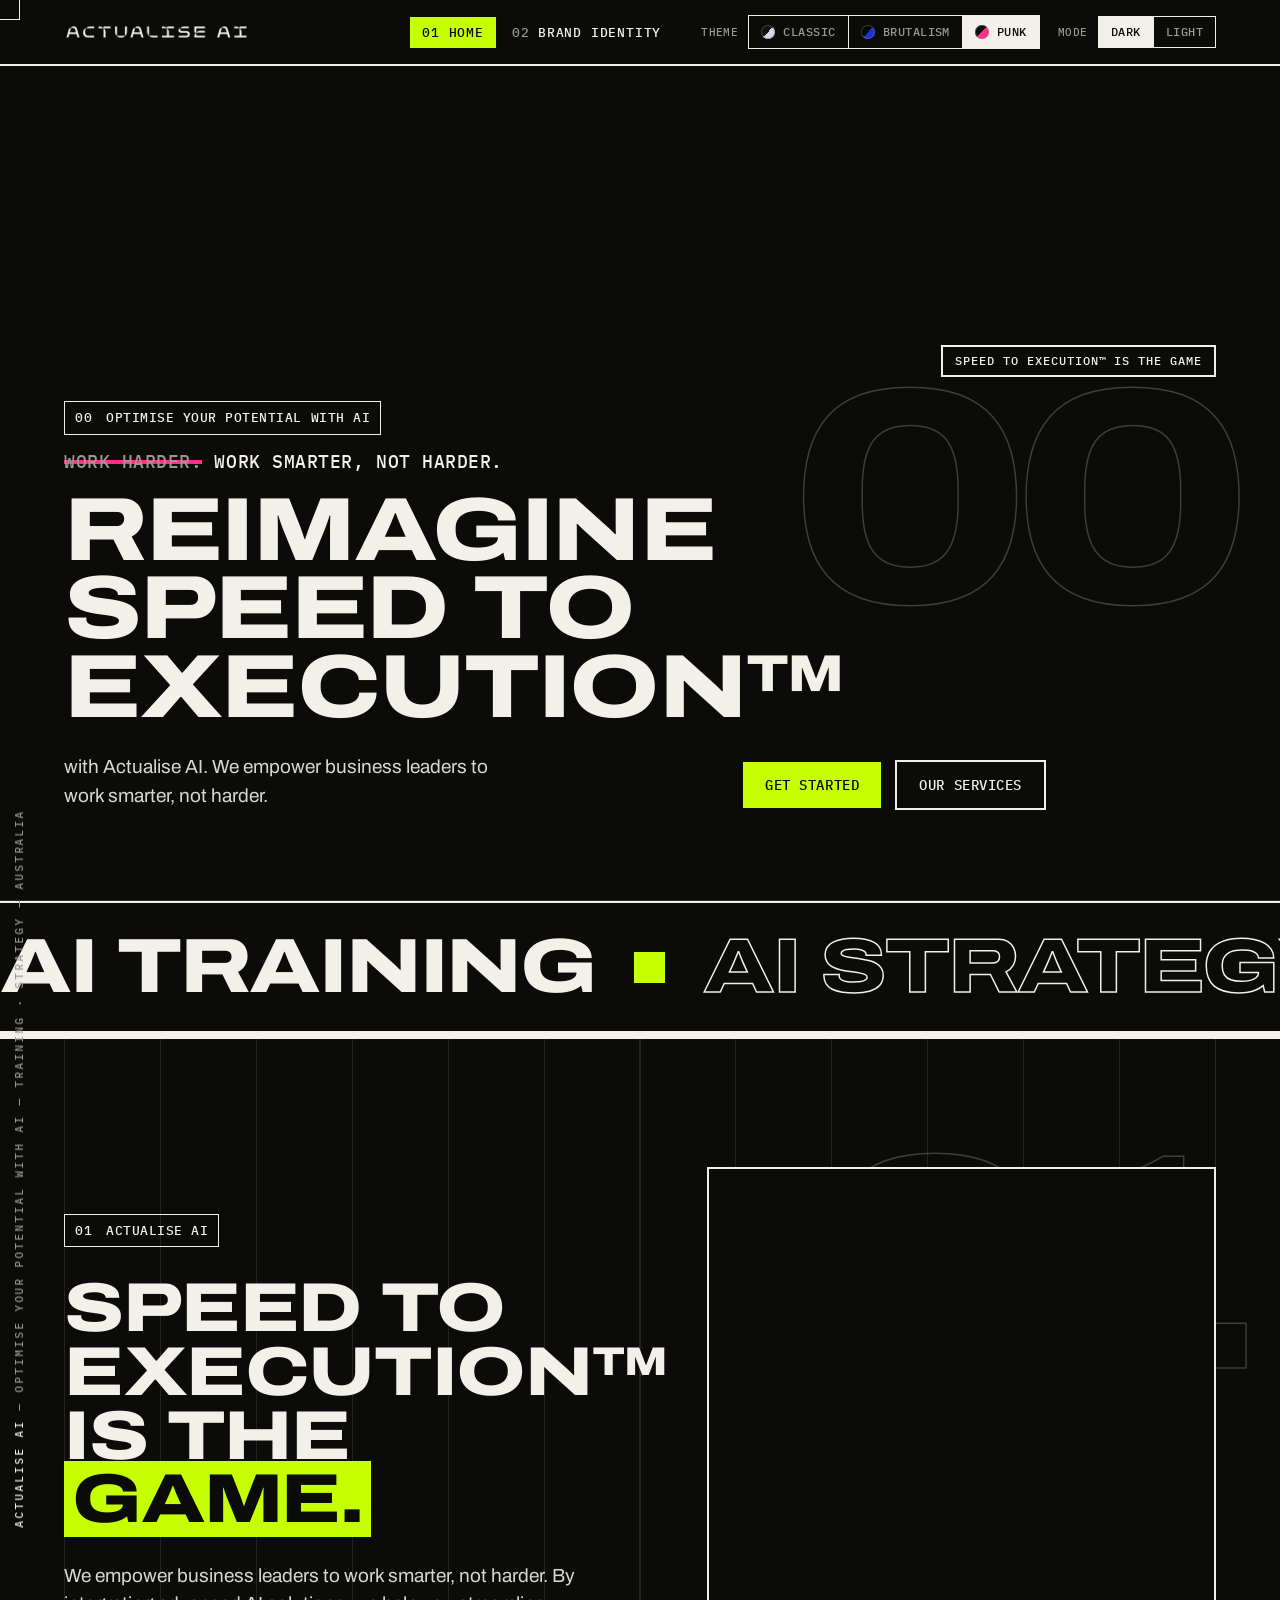
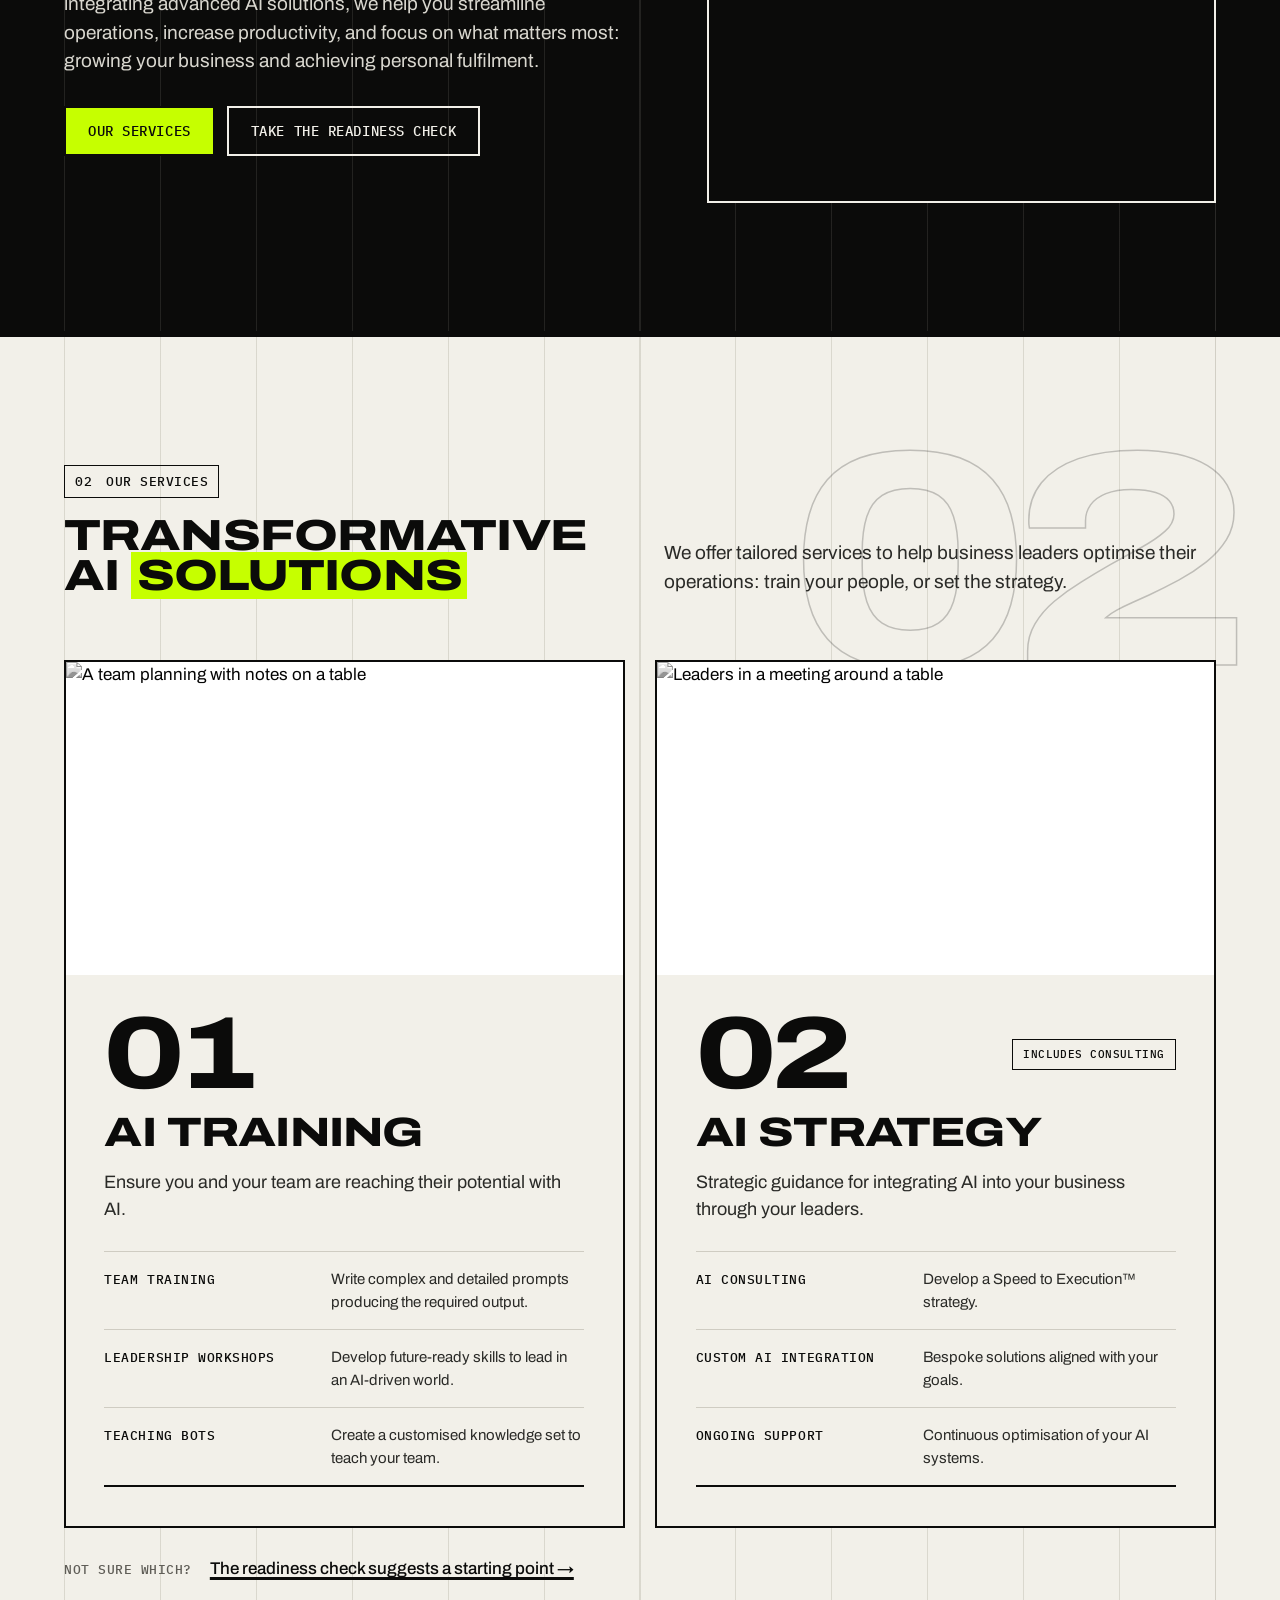
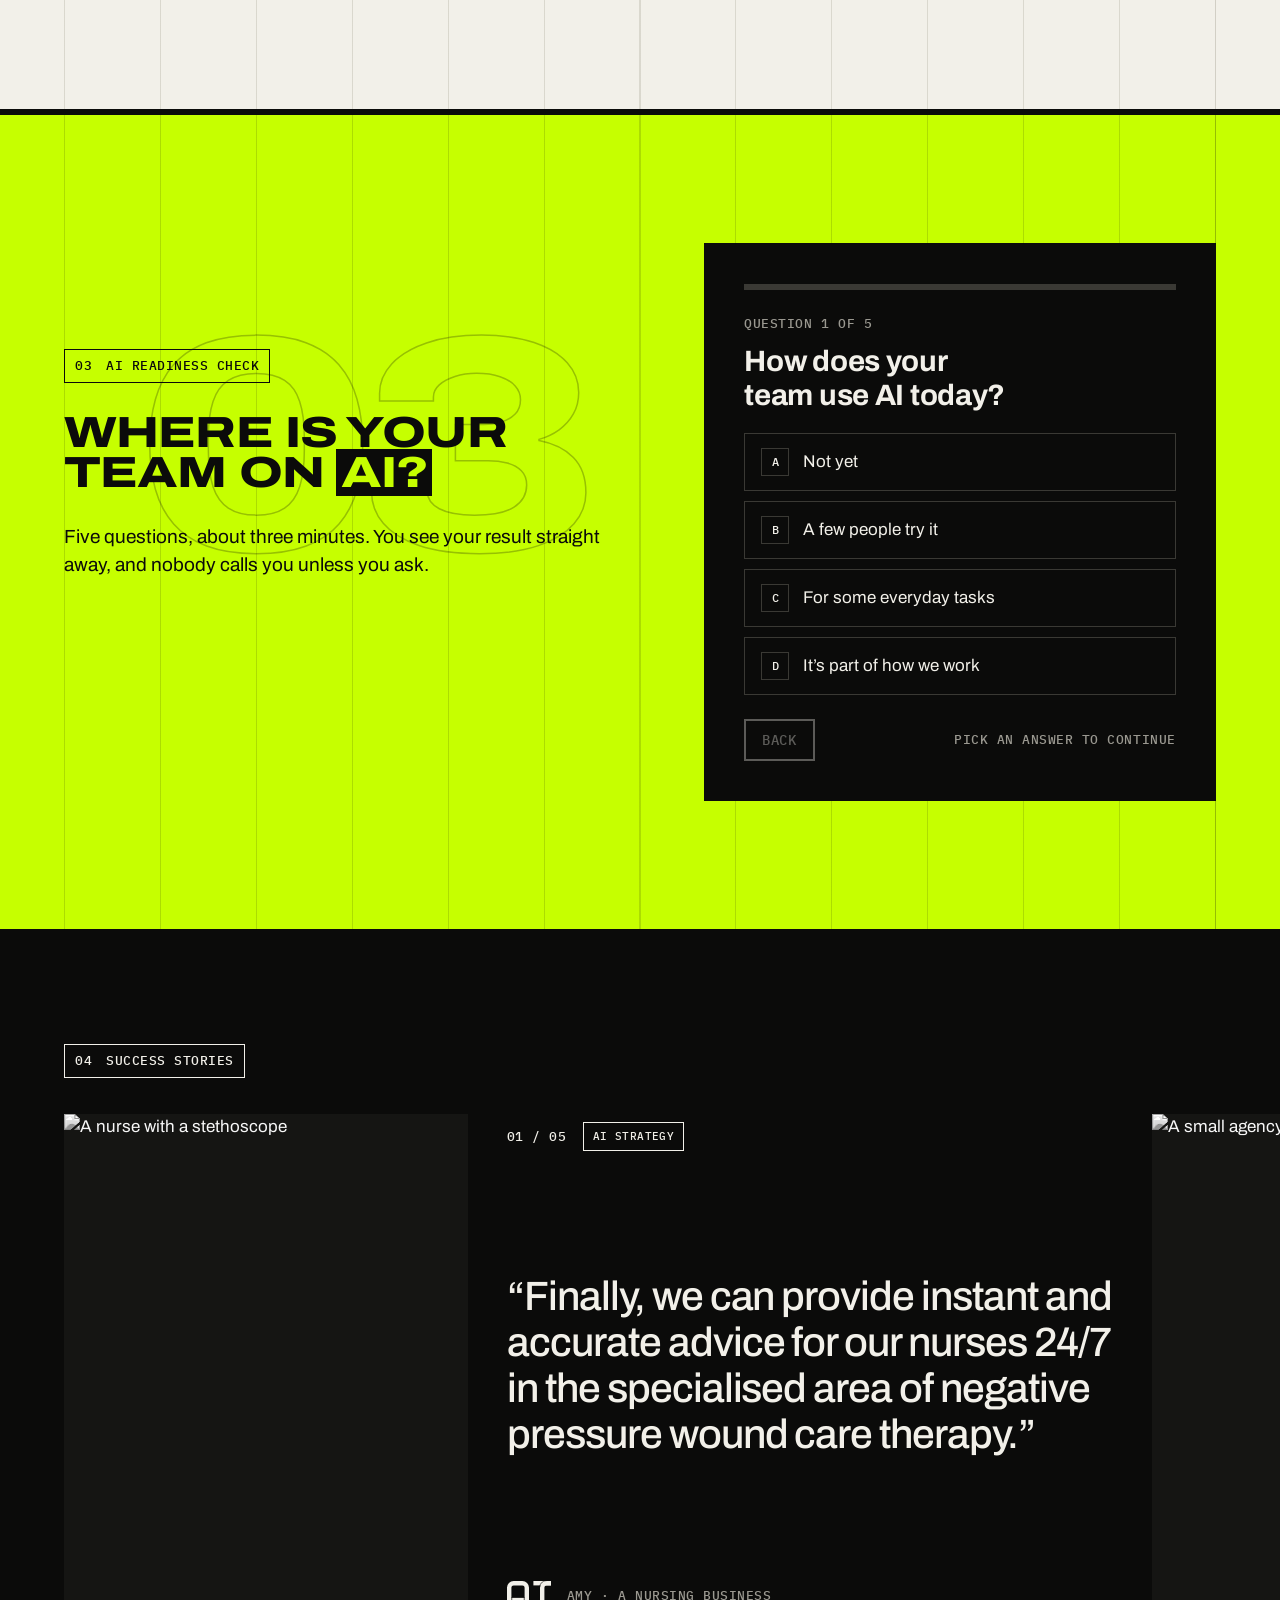
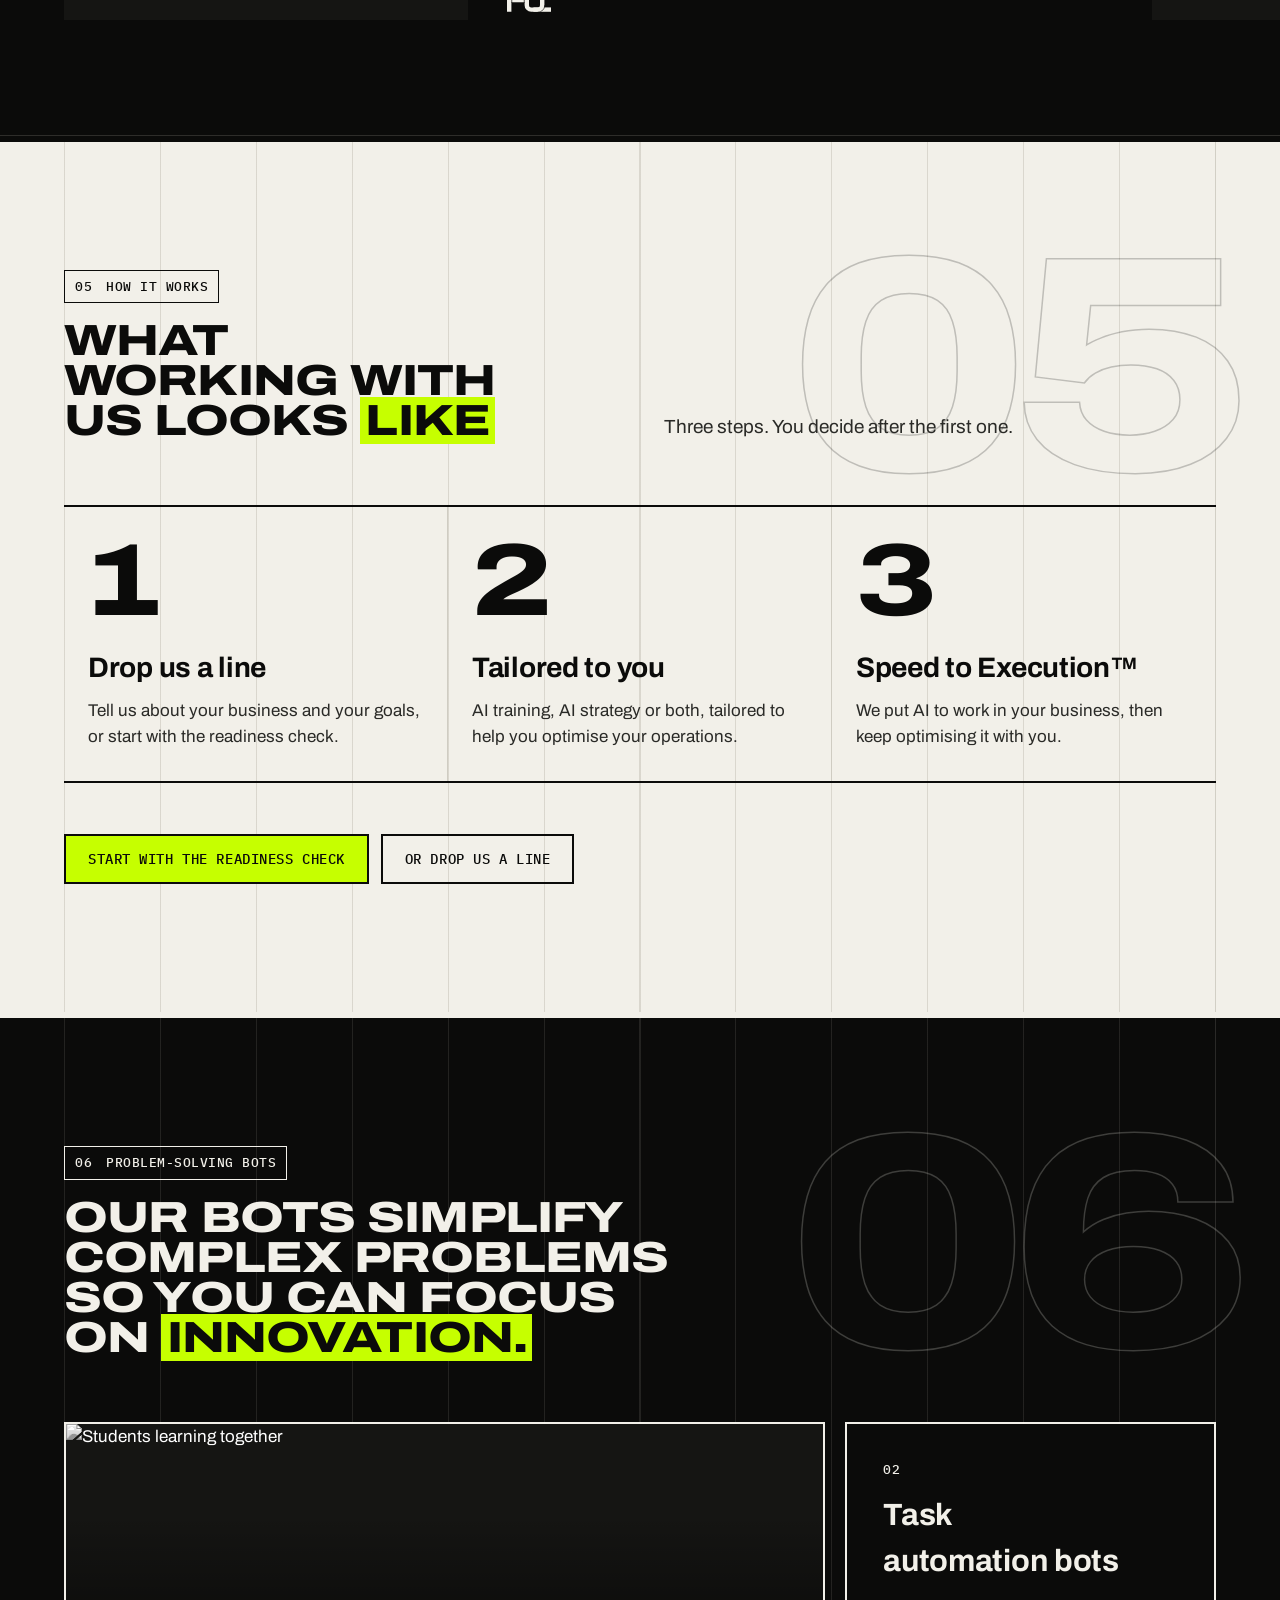
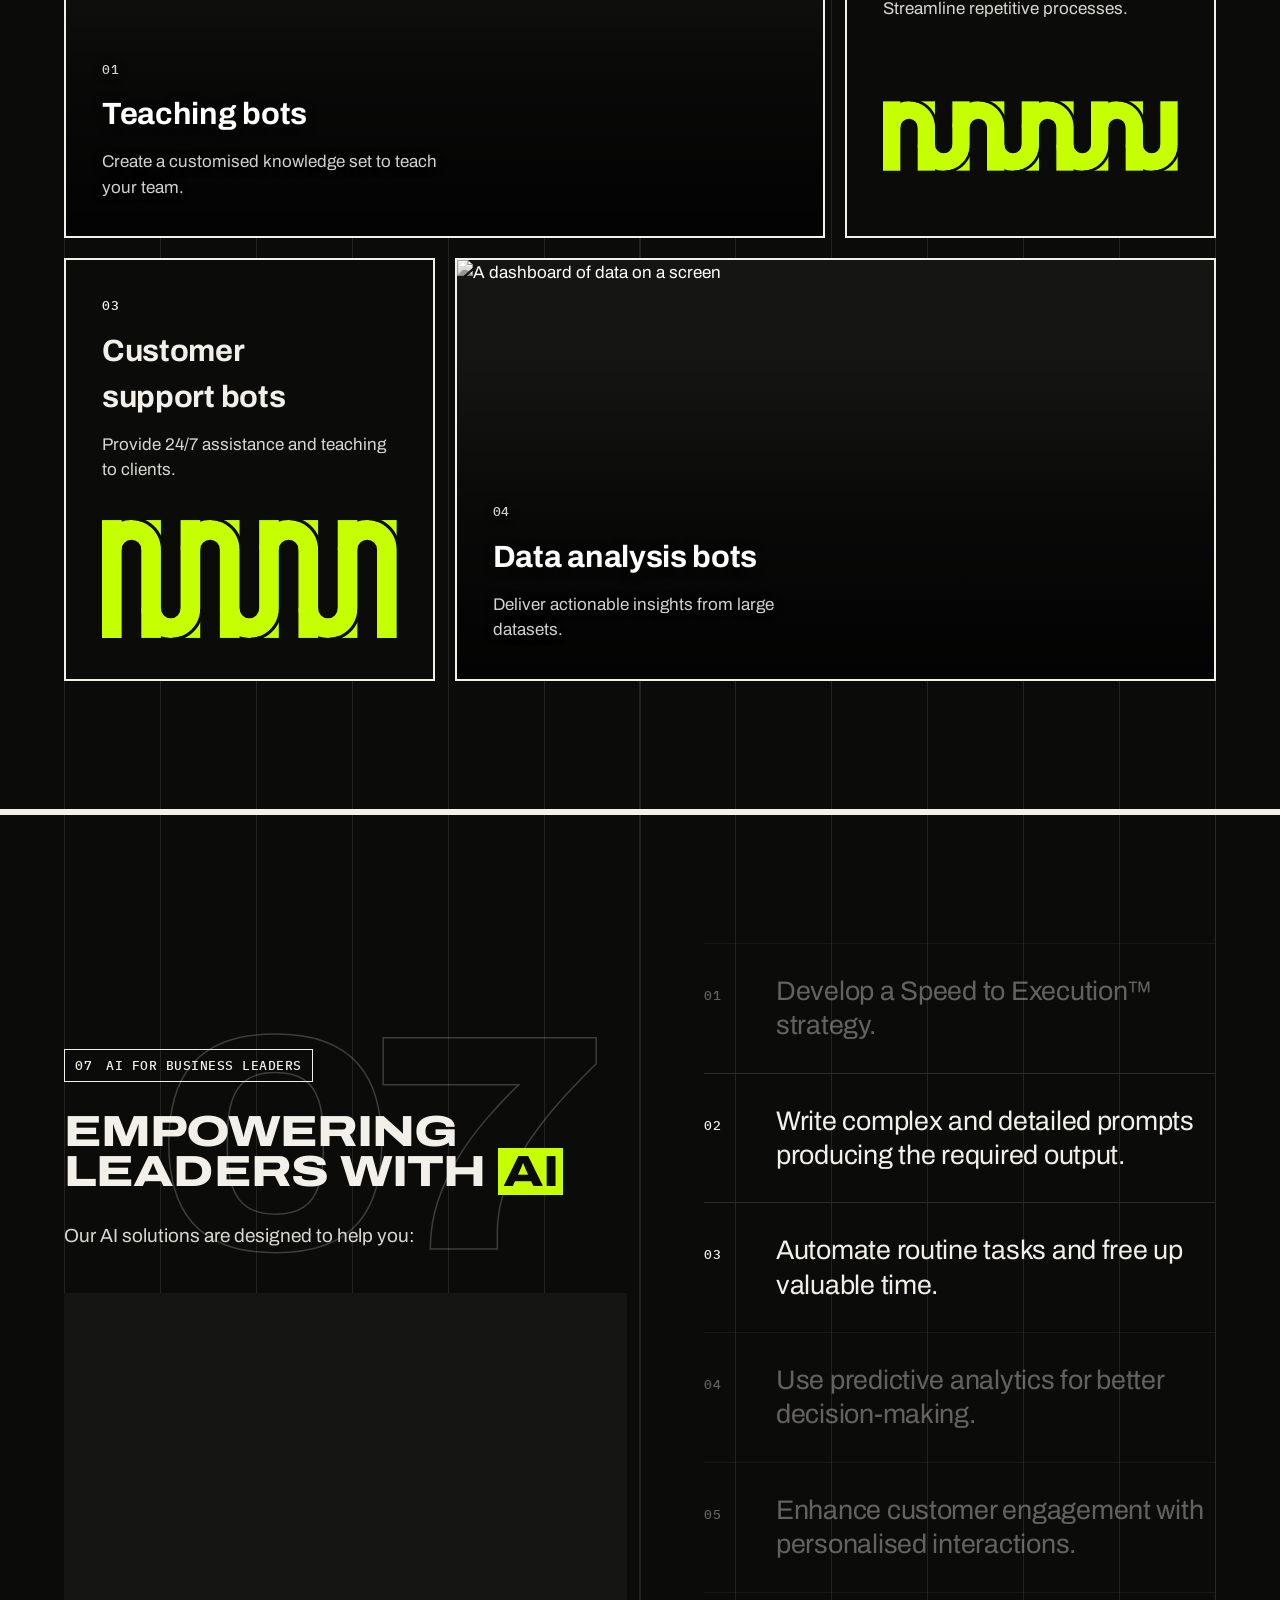
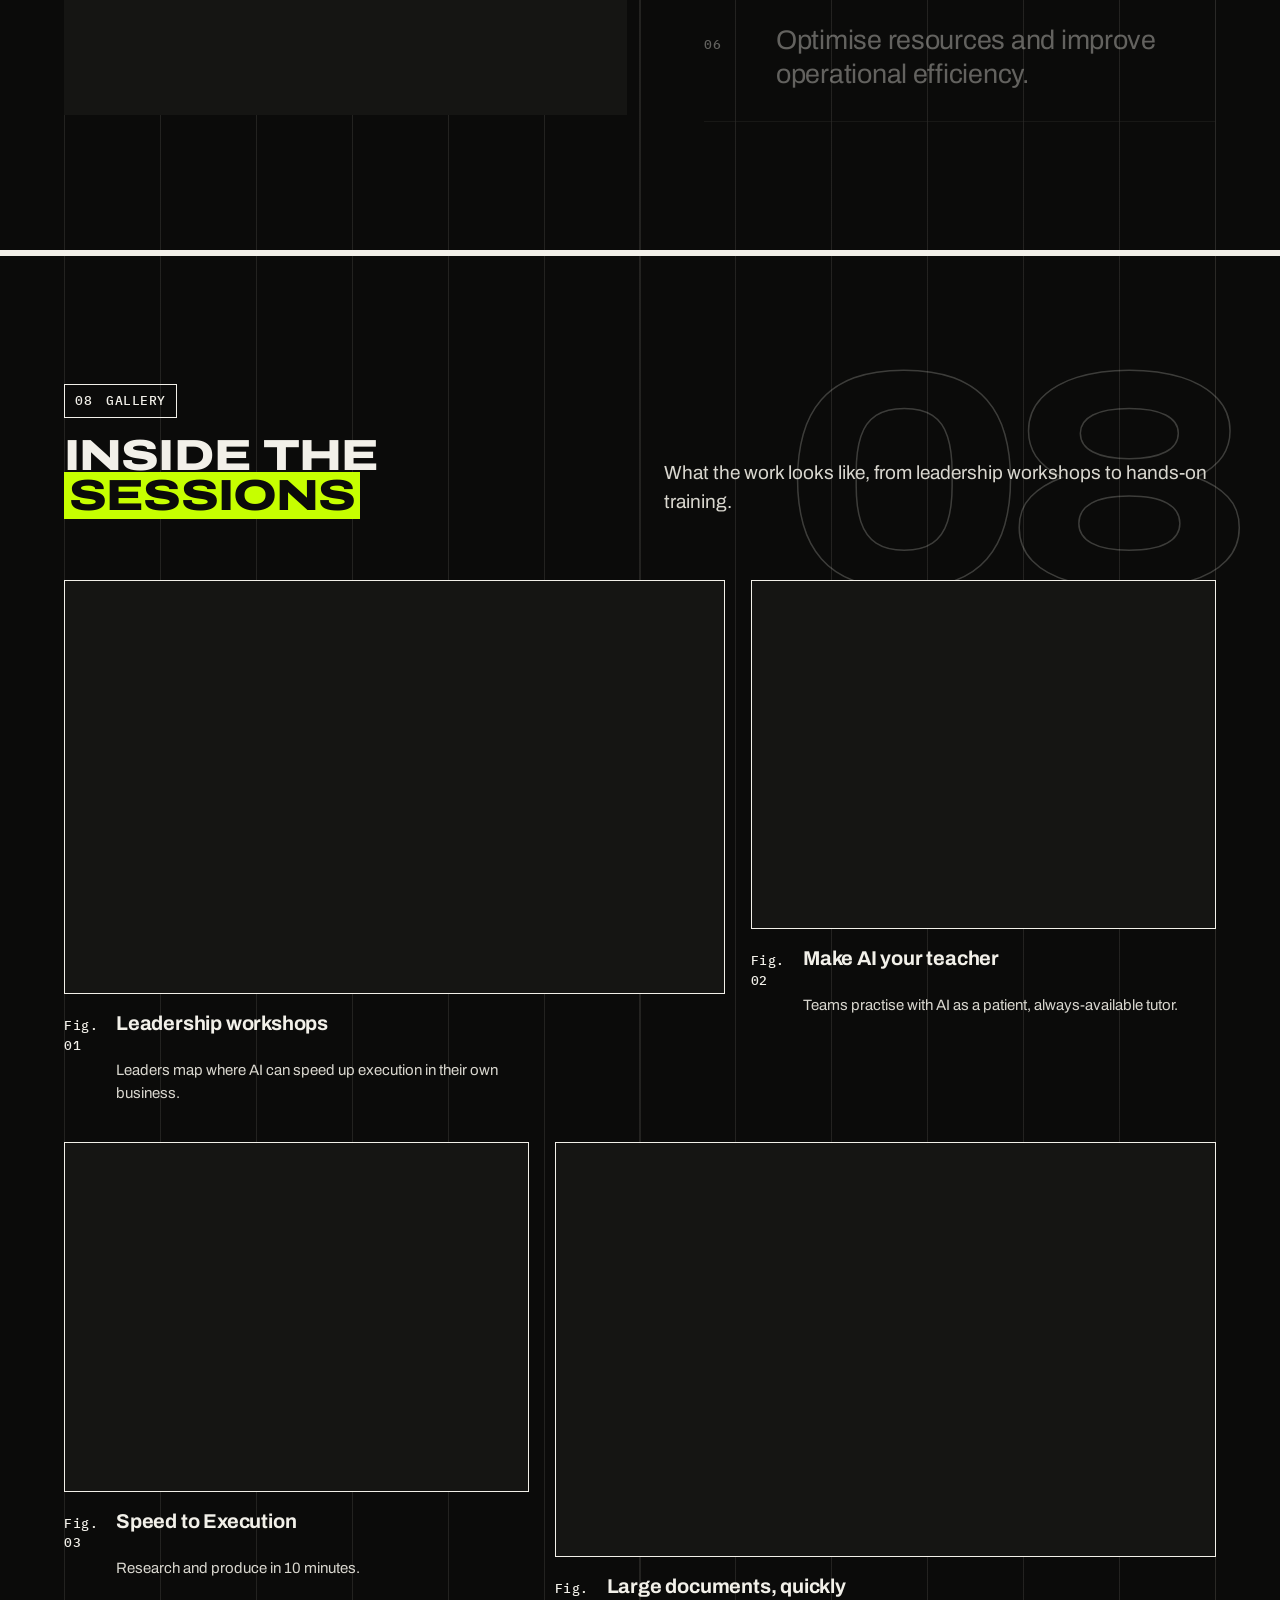
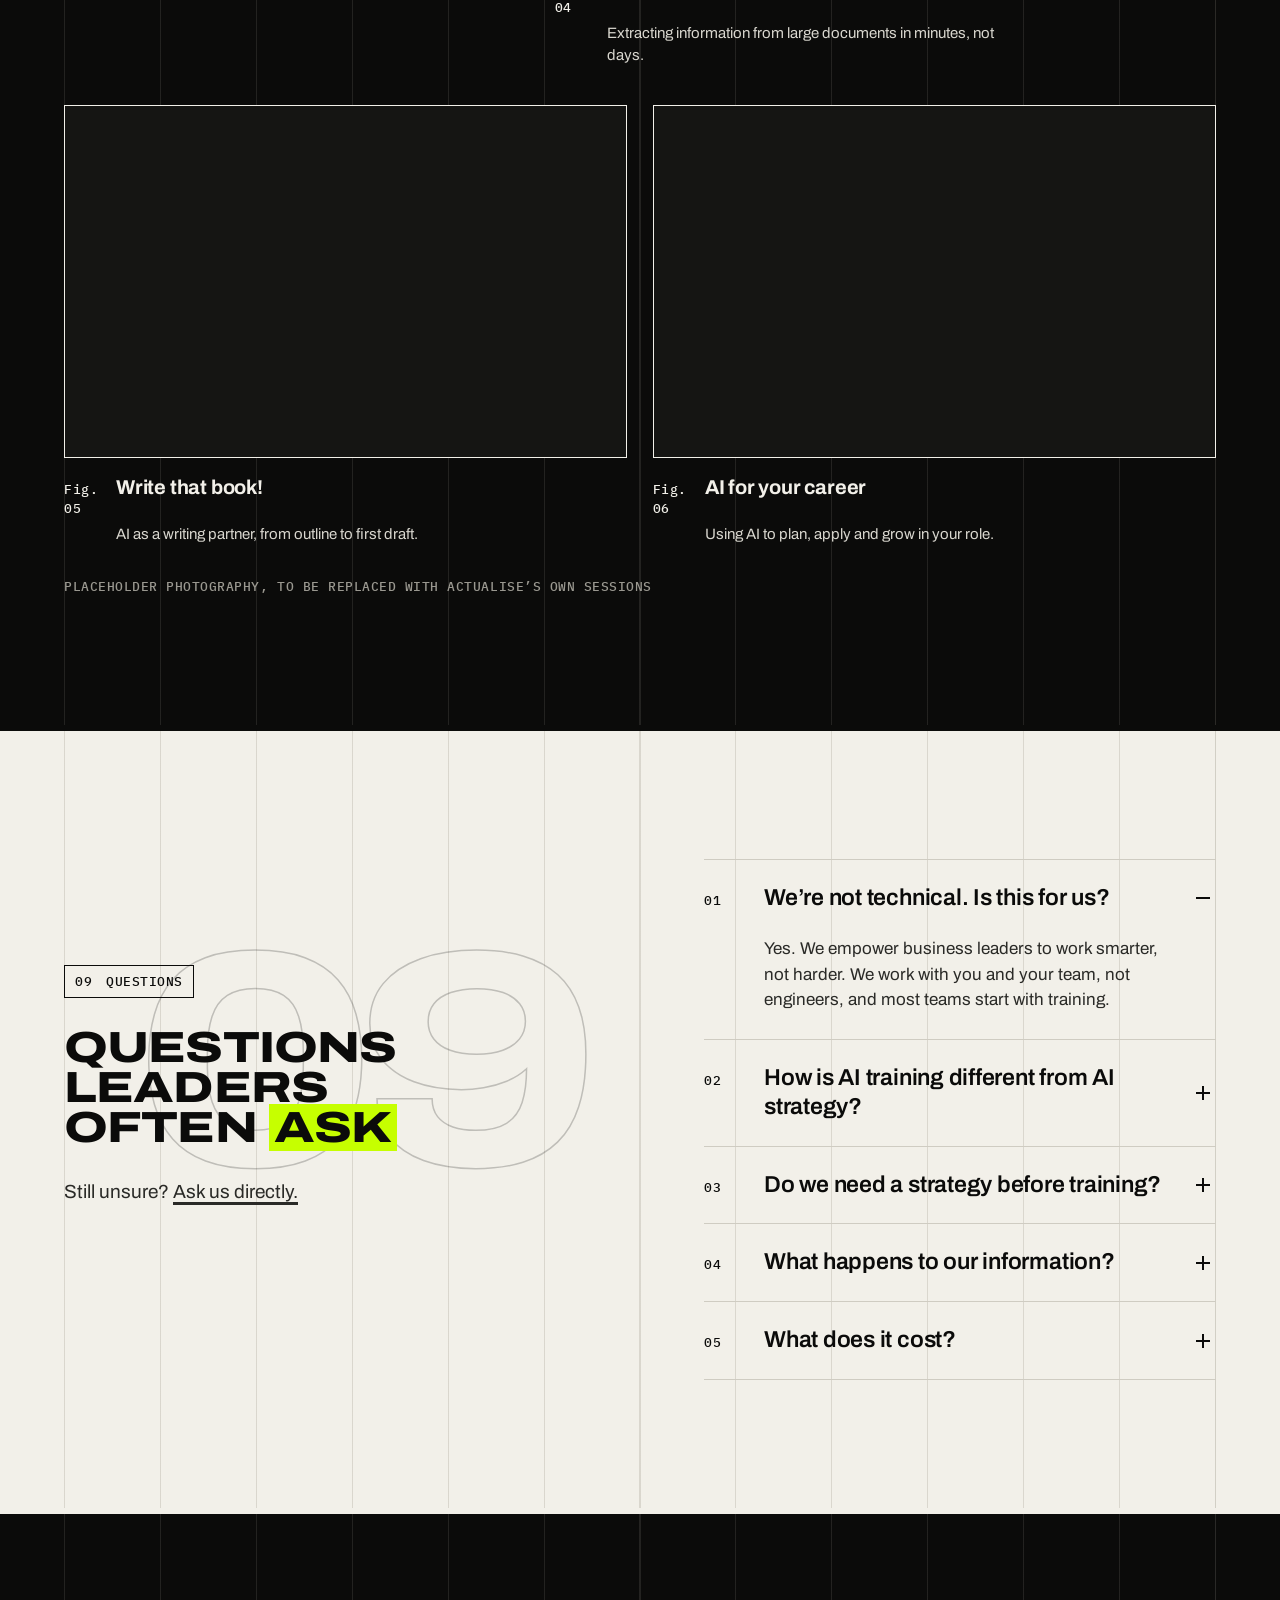
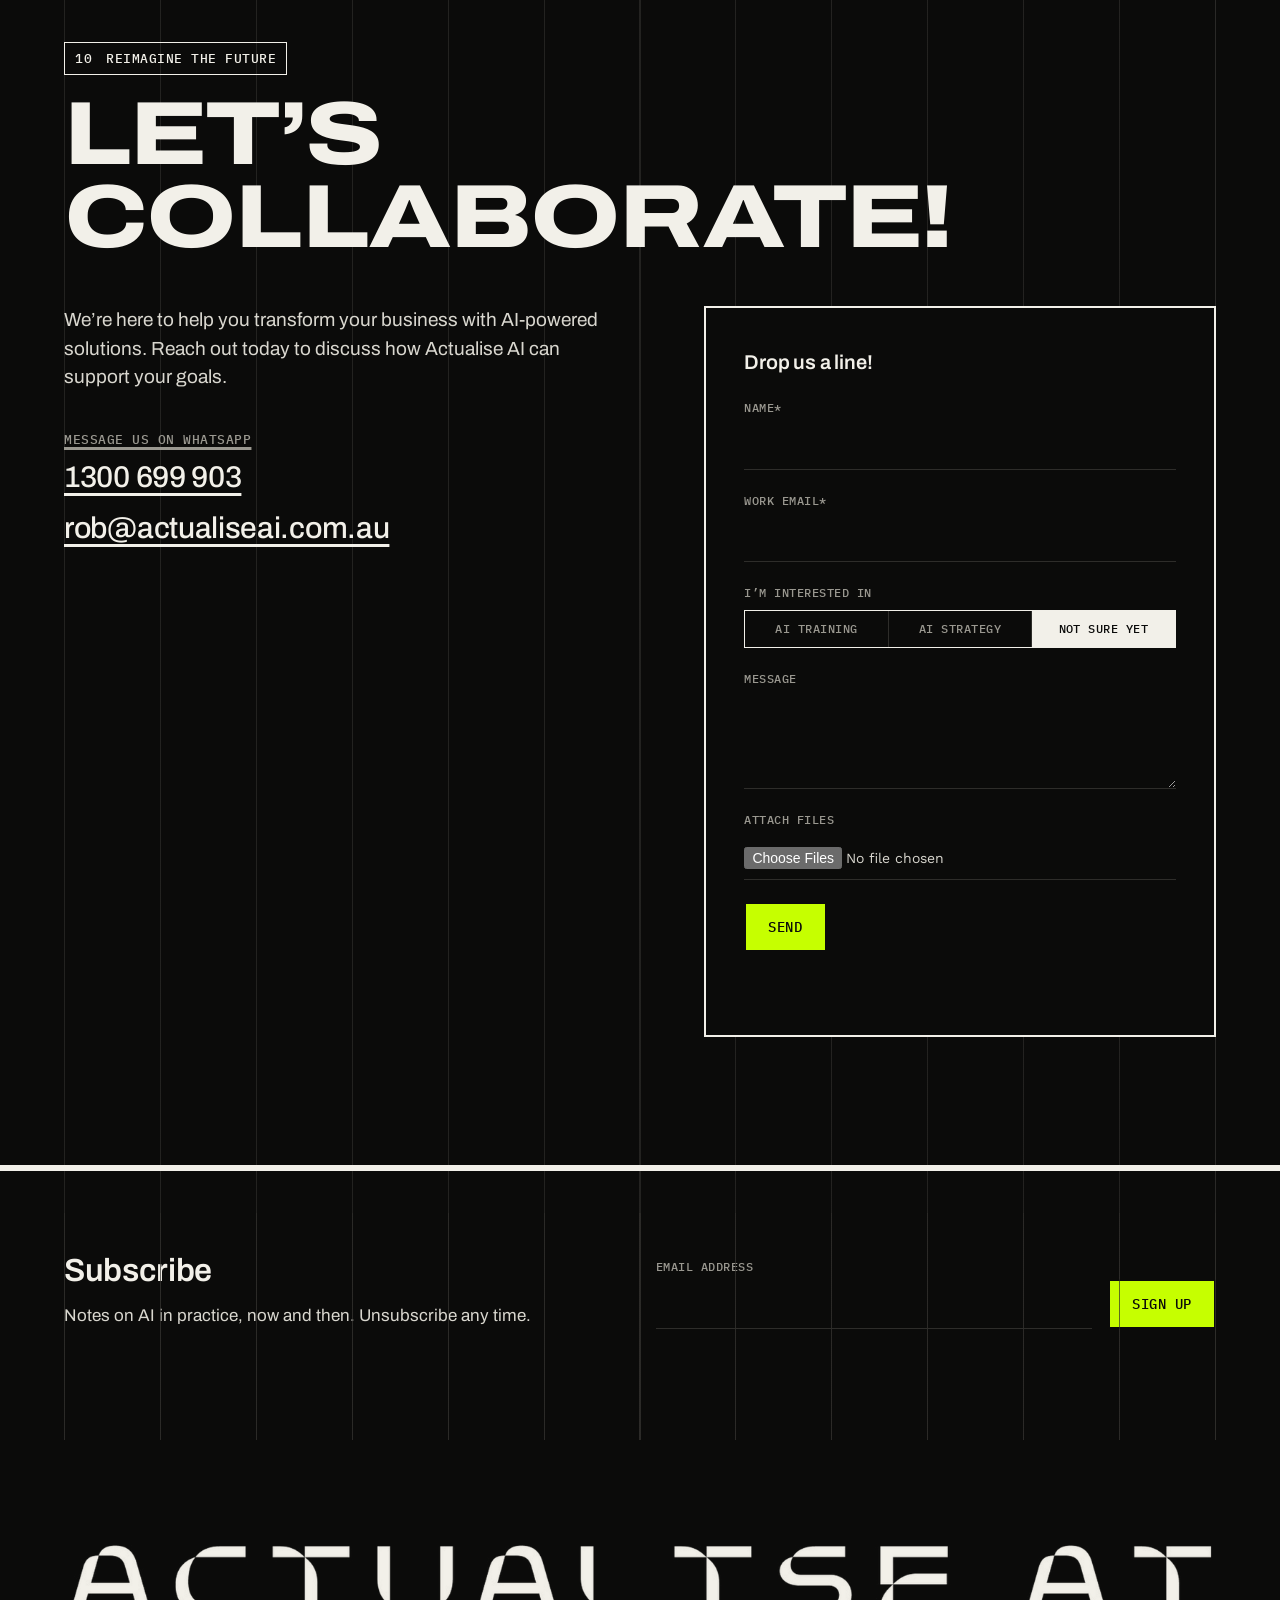
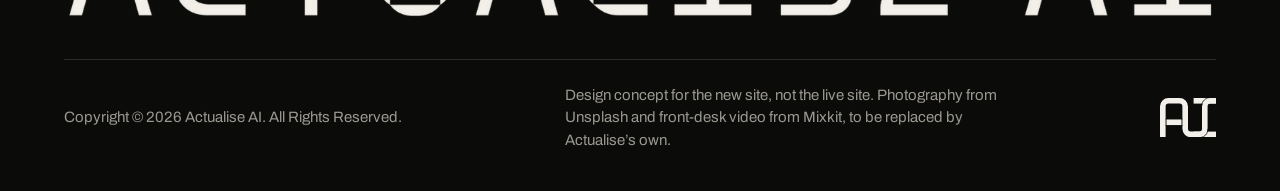
==== commit 672d0104: "Aria direction, Punk by default, Costs archived, copy closer to actualiseai.com.au - Punk is the def" ====
--- a/index.html
+++ b/index.html
@@ -1,5 +1,5 @@
 <!doctype html>
-<html lang="en" data-concept="ink">
+<html lang="en" data-concept="punk">
 <head>
 <meta charset="utf-8">
 <meta name="viewport" content="width=device-width, initial-scale=1, viewport-fit=cover">
@@ -11,11 +11,11 @@
 <meta property="og:type" content="website">
 <meta name="theme-color" content="#111111">
 <link rel="icon" type="image/svg+xml" href="assets/mark.svg">
-<script>(function(){var r=document.documentElement;if(location.pathname.indexOf('/identity/')<0&&/^#(idea|symbol|logo|colour|language|motion|in-use|next)$/.test(location.hash)){location.replace('identity/'+location.hash);return}try{var c=localStorage.getItem('aai-concept'),t=localStorage.getItem('aai-theme');if(t==='punk'){c='punk';t='dark';localStorage.setItem('aai-concept',c);localStorage.setItem('aai-theme',t)}if(c&&/^(ink|cobalt|punk)$/.test(c))r.dataset.concept=c;if(t&&/^(dark|light)$/.test(t))r.dataset.theme=t}catch(e){}window.aaiFonts=function(c){var u={punk:'family=Archivo:wdth,wght@62..125,100..900',cobalt:'family=Source+Serif+4:ital,opsz,wght@0,8..60,400;0,8..60,600;1,8..60,400'}[c];if(!u||document.getElementById('f-'+c))return;var l=document.createElement('link');l.id='f-'+c;l.rel='stylesheet';l.href='https://fonts.googleapis.com/css2?'+u+'&display=swap';document.head.appendChild(l)};aaiFonts(r.dataset.concept);if(!r.dataset.concept)r.dataset.concept='ink';r.classList.add('has-js');try{var ss=sessionStorage,rm=matchMedia('(prefers-reduced-motion: reduce)').matches;if(ss.getItem('aai-t')){ss.removeItem('aai-t');if(!rm)r.classList.add('arrive')}else if(!rm&&!ss.getItem('aai-seen')&&location.pathname.indexOf('/identity/')<0){r.classList.add('intro-on')}ss.setItem('aai-seen','1')}catch(e){}})();</script>
+<script>(function(){var r=document.documentElement;if(location.pathname.indexOf('/identity/')<0&&/^#(idea|symbol|logo|colour|language|motion|in-use|next)$/.test(location.hash)){location.replace('identity/'+location.hash);return}try{var c=localStorage.getItem('aai-concept-v2'),t=localStorage.getItem('aai-theme');if(t==='punk'){c='punk';t='dark';localStorage.setItem('aai-concept-v2',c);localStorage.setItem('aai-theme',t)}if(c&&/^(ink|cobalt|punk)$/.test(c))r.dataset.concept=c;if(t&&/^(dark|light)$/.test(t))r.dataset.theme=t}catch(e){}window.aaiFonts=function(c){var u={punk:'family=Archivo:wdth,wght@62..125,100..900',cobalt:'family=Source+Serif+4:ital,opsz,wght@0,8..60,400;0,8..60,600;1,8..60,400'}[c];if(!u||document.getElementById('f-'+c))return;var l=document.createElement('link');l.id='f-'+c;l.rel='stylesheet';l.href='https://fonts.googleapis.com/css2?'+u+'&display=swap';document.head.appendChild(l)};aaiFonts(r.dataset.concept);if(!r.dataset.concept)r.dataset.concept='punk';r.classList.add('has-js');try{var ss=sessionStorage,rm=matchMedia('(prefers-reduced-motion: reduce)').matches;if(ss.getItem('aai-t')){ss.removeItem('aai-t');if(!rm)r.classList.add('arrive')}else if(!rm&&!ss.getItem('aai-seen')&&location.pathname.indexOf('/identity/')<0){r.classList.add('intro-on')}ss.setItem('aai-seen','1')}catch(e){}})();</script>
 <link rel="preconnect" href="https://fonts.googleapis.com">
 <link rel="preconnect" href="https://fonts.gstatic.com" crossorigin>
 <link rel="stylesheet" href="https://fonts.googleapis.com/css2?family=IBM+Plex+Mono:wght@400;500;600&family=Work+Sans:wght@400;500;600&display=swap">
-<link rel="stylesheet" href="assets/site.css?v=f4604bf8b3">
+<link rel="stylesheet" href="assets/site.css?v=518a572e4e">
 <style>
 /* homepage: motion is the material. Everything below still reads with motion off. */
 .sl { display: flex; gap: 14px; align-items: baseline }
@@ -318,9 +318,7 @@
   <div class="wrap bar">
     <a class="brand" href="./" data-nav aria-label="Actualise AI home"><span class="brand-wm"><span class="wm" role="img" aria-label="Actualise AI"></span></span><span class="brand-mark"><svg class="sym" aria-hidden="true" viewBox="0 0 240 168"><mask id="aim1" maskUnits="userSpaceOnUse" x="-1000" y="-1000" width="4000" height="4000"><rect x="-1000" y="-1000" width="4000" height="4000" fill="#fff"></rect><path d="M25.92,88V120" fill="none" stroke="#000" stroke-width="3.84"></path><path d="M94.08,88V120" fill="none" stroke="#000" stroke-width="3.84"></path><path d="M168,169.92L168.33,169.92L168.66,169.91L168.99,169.91L169.32,169.9L169.65,169.88L169.98,169.87L170.31,169.85L170.65,169.83L170.98,169.8L171.3,169.78L171.63,169.75L171.96,169.71L172.29,169.68L172.62,169.64L172.95,169.6L173.28,169.55L173.6,169.5L173.93,169.45L174.26,169.4L174.58,169.34L174.91,169.29L175.24,169.22L175.56,169.16L175.88,169.09L176.21,169.02L176.53,168.95L176.85,168.87L177.17,168.79L177.49,168.71L177.81,168.63L178.13,168.54L178.45,168.45L178.77,168.36L179.09,168.26L179.4,168.16L179.72,168.06L180.03,167.96L180.35,167.85L180.66,167.74L180.97,167.63L181.28,167.52L181.59,167.4L181.9,167.28L182.21,167.16L182.51,167.03L182.82,166.91L183.12,166.77L183.42,166.64L183.73,166.51L184.03,166.37L184.32,166.23L184.62,166.08L184.92,165.94L185.22,165.79L185.51,165.64L185.8,165.48L186.09,165.32L186.38,165.17L186.67,165L186.96,164.84L187.25,164.67L187.53,164.5L187.81,164.33L188.09,164.16L188.37,163.98L188.65,163.8L188.93,163.62L189.2,163.44L189.48,163.25L189.75,163.06L190.02,162.87L190.29,162.68L190.56,162.48L190.82,162.28L191.08,162.08L191.35,161.88L191.61,161.68L191.86,161.47L192.12,161.26L192.37,161.05L192.63,160.83L192.88,160.62L193.13,160.4L193.37,160.18L193.62,159.96L193.86,159.73L194.1,159.51L194.34,159.28L194.58,159.05L194.81,158.81L195.05,158.58L195.28,158.34L195.51,158.1L195.73,157.86L195.96,157.62L196.18,157.37L196.4,157.13L196.62,156.88L196.83,156.63L197.05,156.37L197.26,156.12L197.47,155.86L197.68,155.61L197.88,155.35L198.08,155.08L198.28,154.82L198.48,154.56L198.68,154.29L198.87,154.02L199.06,153.75L199.25,153.48L199.44,153.2L199.62,152.93L199.8,152.65L199.98,152.37L200.16,152.09L200.33,151.81L200.5,151.53L200.67,151.25L200.84,150.96L201,150.67L201.17,150.38L201.32,150.09L201.48,149.8L201.64,149.51L201.79,149.22L201.94,148.92L202.08,148.62L202.23,148.32L202.37,148.03L202.51,147.73L202.64,147.42L202.77,147.12L202.91,146.82L203.03,146.51L203.16,146.21L203.28,145.9L203.4,145.59L203.52,145.28L203.63,144.97L203.74,144.66L203.85,144.35L203.96,144.03L204.06,143.72L204.16,143.4L204.26,143.09L204.36,142.77L204.45,142.45L204.54,142.13L204.63,141.81L204.71,141.49L204.79,141.17L204.87,140.85L204.95,140.53L205.02,140.21L205.09,139.88L205.16,139.56L205.22,139.24L205.29,138.91L205.34,138.58L205.4,138.26L205.45,137.93L205.5,137.6L205.55,137.28L205.6,136.95L205.64,136.62L205.68,136.29L205.71,135.96L205.75,135.63L205.78,135.3L205.8,134.98L205.83,134.65L205.85,134.31L205.87,133.98L205.88,133.65L205.9,133.32L205.91,132.99L205.91,132.66L205.92,132.33L205.92,132" fill="none" stroke="#000" stroke-width="3.84"></path><path d="M178.08,35.67L178.09,35.34L178.09,35.01L178.1,34.68L178.12,34.35L178.13,34.02L178.15,33.69L178.17,33.35L178.2,33.02L178.22,32.7L178.25,32.37L178.29,32.04L178.32,31.71L178.36,31.38L178.4,31.05L178.45,30.72L178.5,30.4L178.55,30.07L178.6,29.74L178.66,29.42L178.71,29.09L178.78,28.76L178.84,28.44L178.91,28.12L178.98,27.79L179.05,27.47L179.13,27.15L179.21,26.83L179.29,26.51L179.37,26.19L179.46,25.87L179.55,25.55L179.64,25.23L179.74,24.91L179.84,24.6L179.94,24.28L180.04,23.97L180.15,23.65L180.26,23.34L180.37,23.03L180.48,22.72L180.6,22.41L180.72,22.1L180.84,21.79L180.97,21.49L181.09,21.18L181.23,20.88L181.36,20.58L181.49,20.27L181.63,19.97L181.77,19.68L181.92,19.38L182.06,19.08L182.21,18.78L182.36,18.49L182.52,18.2L182.68,17.91L182.83,17.62L183,17.33L183.16,17.04L183.33,16.75L183.5,16.47L183.67,16.19L183.84,15.91L184.02,15.63L184.2,15.35L184.38,15.07L184.56,14.8L184.75,14.52L184.94,14.25L185.13,13.98L185.32,13.71L185.52,13.44L185.72,13.18L185.92,12.92L186.12,12.65L186.32,12.39L186.53,12.14L186.74,11.88L186.95,11.63L187.17,11.37L187.38,11.12L187.6,10.87L187.82,10.63L188.04,10.38L188.27,10.14L188.49,9.9L188.72,9.66L188.95,9.42L189.19,9.19L189.42,8.95L189.66,8.72L189.9,8.49L190.14,8.27L190.38,8.04L190.63,7.82L190.87,7.6L191.12,7.38L191.37,7.17L191.63,6.95L191.88,6.74L192.14,6.53L192.39,6.32L192.65,6.12L192.92,5.92L193.18,5.72L193.44,5.52L193.71,5.32L193.98,5.13L194.25,4.94L194.52,4.75L194.8,4.56L195.07,4.38L195.35,4.2L195.63,4.02L195.91,3.84L196.19,3.67L196.47,3.5L196.75,3.33L197.04,3.16L197.33,3L197.62,2.83L197.91,2.68L198.2,2.52L198.49,2.36L198.78,2.21L199.08,2.06L199.38,1.92L199.68,1.77L199.97,1.63L200.27,1.49L200.58,1.36L200.88,1.23L201.18,1.09L201.49,0.97L201.79,0.84L202.1,0.72L202.41,0.6L202.72,0.48L203.03,0.37L203.34,0.26L203.65,0.15L203.97,0.04L204.28,-0.06L204.6,-0.16L204.91,-0.26L205.23,-0.36L205.55,-0.45L205.87,-0.54L206.19,-0.63L206.51,-0.71L206.83,-0.79L207.15,-0.87L207.47,-0.95L207.79,-1.02L208.12,-1.09L208.44,-1.16L208.76,-1.22L209.09,-1.29L209.42,-1.34L209.74,-1.4L210.07,-1.45L210.4,-1.5L210.72,-1.55L211.05,-1.6L211.38,-1.64L211.71,-1.68L212.04,-1.71L212.37,-1.75L212.7,-1.78L213.02,-1.8L213.35,-1.83L213.69,-1.85L214.02,-1.87L214.35,-1.88L214.68,-1.9L215.01,-1.91L215.34,-1.91L215.67,-1.92L216,-1.92" fill="none" stroke="#000" stroke-width="3.84"></path></mask><g mask="url(#aim1)"><path d="M12,168V36A24,24 0 0 1 36,12H84A24,24 0 0 1 108,36V132A24,24 0 0 0 132,156H168A24,24 0 0 0 192,132V36A24,24 0 0 1 216,12H240" fill="none" stroke="currentColor" stroke-width="24" stroke-linecap="butt"></path><path d="M0,104H120" fill="none" stroke="currentColor" stroke-width="24" stroke-linecap="butt"></path><path d="M144,12H240" fill="none" stroke="currentColor" stroke-width="24" stroke-linecap="butt"></path><path d="M144,156H240" fill="none" stroke="currentColor" stroke-width="24" stroke-linecap="butt"></path></g></svg></span></a>
     <nav class="primary" aria-label="Primary"><a class="nav-top" href="./" data-nav aria-current="page">Home</a>
-      <div class="sub"><a class="nav-top" href="identity/" data-nav>Brand identity</a><button type="button" class="sub-btn" aria-expanded="false" aria-label="Brand identity: choose a wordmark"><svg viewBox="0 0 12 12" aria-hidden="true"><path d="M2 4l4 4 4-4" fill="none" stroke="currentColor" stroke-width="1.6"/></svg></button>
-        <div class="sub-panel"><a href="identity/" data-nav><span class="lab">01</span>Aria<small>Set in F37 Aria</small></a><a href="identity/actus/" data-nav><span class="lab">02</span>Actus<small>Drawn from the AI mark</small></a></div></div>
-      <a class="nav-top" href="costs/" data-nav>Costs</a></nav>
+      <a class="nav-top" href="identity/" data-nav>Brand identity</a></nav>
     <div class="display">
       <button type="button" class="display-btn" id="display-btn" aria-expanded="false" aria-controls="display-panel"><svg viewBox="0 0 16 16" aria-hidden="true"><circle cx="8" cy="8" r="6.5" fill="none" stroke="currentColor" stroke-width="1.5"/><path d="M8 1.5a6.5 6.5 0 0 1 0 13z" fill="currentColor"/></svg><span>Display</span></button>
       <div class="display-panel" id="display-panel">
@@ -333,18 +331,18 @@
 </header>
 <div class="veil intro" aria-hidden="true"><div class="veil-mark"><svg class="sym" aria-hidden="true" viewBox="0 0 240 168"><mask id="aim2" maskUnits="userSpaceOnUse" x="-1000" y="-1000" width="4000" height="4000"><rect x="-1000" y="-1000" width="4000" height="4000" fill="#fff"></rect><path class="hair" d="M25.92,88V120" fill="none" stroke="#000" stroke-width="3.84"></path><path class="hair" d="M94.08,88V120" fill="none" stroke="#000" stroke-width="3.84"></path><path class="hair" d="M168,169.92L168.33,169.92L168.66,169.91L168.99,169.91L169.32,169.9L169.65,169.88L169.98,169.87L170.31,169.85L170.65,169.83L170.98,169.8L171.3,169.78L171.63,169.75L171.96,169.71L172.29,169.68L172.62,169.64L172.95,169.6L173.28,169.55L173.6,169.5L173.93,169.45L174.26,169.4L174.58,169.34L174.91,169.29L175.24,169.22L175.56,169.16L175.88,169.09L176.21,169.02L176.53,168.95L176.85,168.87L177.17,168.79L177.49,168.71L177.81,168.63L178.13,168.54L178.45,168.45L178.77,168.36L179.09,168.26L179.4,168.16L179.72,168.06L180.03,167.96L180.35,167.85L180.66,167.74L180.97,167.63L181.28,167.52L181.59,167.4L181.9,167.28L182.21,167.16L182.51,167.03L182.82,166.91L183.12,166.77L183.42,166.64L183.73,166.51L184.03,166.37L184.32,166.23L184.62,166.08L184.92,165.94L185.22,165.79L185.51,165.64L185.8,165.48L186.09,165.32L186.38,165.17L186.67,165L186.96,164.84L187.25,164.67L187.53,164.5L187.81,164.33L188.09,164.16L188.37,163.98L188.65,163.8L188.93,163.62L189.2,163.44L189.48,163.25L189.75,163.06L190.02,162.87L190.29,162.68L190.56,162.48L190.82,162.28L191.08,162.08L191.35,161.88L191.61,161.68L191.86,161.47L192.12,161.26L192.37,161.05L192.63,160.83L192.88,160.62L193.13,160.4L193.37,160.18L193.62,159.96L193.86,159.73L194.1,159.51L194.34,159.28L194.58,159.05L194.81,158.81L195.05,158.58L195.28,158.34L195.51,158.1L195.73,157.86L195.96,157.62L196.18,157.37L196.4,157.13L196.62,156.88L196.83,156.63L197.05,156.37L197.26,156.12L197.47,155.86L197.68,155.61L197.88,155.35L198.08,155.08L198.28,154.82L198.48,154.56L198.68,154.29L198.87,154.02L199.06,153.75L199.25,153.48L199.44,153.2L199.62,152.93L199.8,152.65L199.98,152.37L200.16,152.09L200.33,151.81L200.5,151.53L200.67,151.25L200.84,150.96L201,150.67L201.17,150.38L201.32,150.09L201.48,149.8L201.64,149.51L201.79,149.22L201.94,148.92L202.08,148.62L202.23,148.32L202.37,148.03L202.51,147.73L202.64,147.42L202.77,147.12L202.91,146.82L203.03,146.51L203.16,146.21L203.28,145.9L203.4,145.59L203.52,145.28L203.63,144.97L203.74,144.66L203.85,144.35L203.96,144.03L204.06,143.72L204.16,143.4L204.26,143.09L204.36,142.77L204.45,142.45L204.54,142.13L204.63,141.81L204.71,141.49L204.79,141.17L204.87,140.85L204.95,140.53L205.02,140.21L205.09,139.88L205.16,139.56L205.22,139.24L205.29,138.91L205.34,138.58L205.4,138.26L205.45,137.93L205.5,137.6L205.55,137.28L205.6,136.95L205.64,136.62L205.68,136.29L205.71,135.96L205.75,135.63L205.78,135.3L205.8,134.98L205.83,134.65L205.85,134.31L205.87,133.98L205.88,133.65L205.9,133.32L205.91,132.99L205.91,132.66L205.92,132.33L205.92,132" fill="none" stroke="#000" stroke-width="3.84"></path><path class="hair" d="M178.08,35.67L178.09,35.34L178.09,35.01L178.1,34.68L178.12,34.35L178.13,34.02L178.15,33.69L178.17,33.35L178.2,33.02L178.22,32.7L178.25,32.37L178.29,32.04L178.32,31.71L178.36,31.38L178.4,31.05L178.45,30.72L178.5,30.4L178.55,30.07L178.6,29.74L178.66,29.42L178.71,29.09L178.78,28.76L178.84,28.44L178.91,28.12L178.98,27.79L179.05,27.47L179.13,27.15L179.21,26.83L179.29,26.51L179.37,26.19L179.46,25.87L179.55,25.55L179.64,25.23L179.74,24.91L179.84,24.6L179.94,24.28L180.04,23.97L180.15,23.65L180.26,23.34L180.37,23.03L180.48,22.72L180.6,22.41L180.72,22.1L180.84,21.79L180.97,21.49L181.09,21.18L181.23,20.88L181.36,20.58L181.49,20.27L181.63,19.97L181.77,19.68L181.92,19.38L182.06,19.08L182.21,18.78L182.36,18.49L182.52,18.2L182.68,17.91L182.83,17.62L183,17.33L183.16,17.04L183.33,16.75L183.5,16.47L183.67,16.19L183.84,15.91L184.02,15.63L184.2,15.35L184.38,15.07L184.56,14.8L184.75,14.52L184.94,14.25L185.13,13.98L185.32,13.71L185.52,13.44L185.72,13.18L185.92,12.92L186.12,12.65L186.32,12.39L186.53,12.14L186.74,11.88L186.95,11.63L187.17,11.37L187.38,11.12L187.6,10.87L187.82,10.63L188.04,10.38L188.27,10.14L188.49,9.9L188.72,9.66L188.95,9.42L189.19,9.19L189.42,8.95L189.66,8.72L189.9,8.49L190.14,8.27L190.38,8.04L190.63,7.82L190.87,7.6L191.12,7.38L191.37,7.17L191.63,6.95L191.88,6.74L192.14,6.53L192.39,6.32L192.65,6.12L192.92,5.92L193.18,5.72L193.44,5.52L193.71,5.32L193.98,5.13L194.25,4.94L194.52,4.75L194.8,4.56L195.07,4.38L195.35,4.2L195.63,4.02L195.91,3.84L196.19,3.67L196.47,3.5L196.75,3.33L197.04,3.16L197.33,3L197.62,2.83L197.91,2.68L198.2,2.52L198.49,2.36L198.78,2.21L199.08,2.06L199.38,1.92L199.68,1.77L199.97,1.63L200.27,1.49L200.58,1.36L200.88,1.23L201.18,1.09L201.49,0.97L201.79,0.84L202.1,0.72L202.41,0.6L202.72,0.48L203.03,0.37L203.34,0.26L203.65,0.15L203.97,0.04L204.28,-0.06L204.6,-0.16L204.91,-0.26L205.23,-0.36L205.55,-0.45L205.87,-0.54L206.19,-0.63L206.51,-0.71L206.83,-0.79L207.15,-0.87L207.47,-0.95L207.79,-1.02L208.12,-1.09L208.44,-1.16L208.76,-1.22L209.09,-1.29L209.42,-1.34L209.74,-1.4L210.07,-1.45L210.4,-1.5L210.72,-1.55L211.05,-1.6L211.38,-1.64L211.71,-1.68L212.04,-1.71L212.37,-1.75L212.7,-1.78L213.02,-1.8L213.35,-1.83L213.69,-1.85L214.02,-1.87L214.35,-1.88L214.68,-1.9L215.01,-1.91L215.34,-1.91L215.67,-1.92L216,-1.92" fill="none" stroke="#000" stroke-width="3.84"></path></mask><g mask="url(#aim2)"><path class="furrow" pathLength="1" d="M12,168V36A24,24 0 0 1 36,12H84A24,24 0 0 1 108,36V132A24,24 0 0 0 132,156H168A24,24 0 0 0 192,132V36A24,24 0 0 1 216,12H240" fill="none" stroke="currentColor" stroke-width="24" stroke-linecap="butt"></path><path class="crossrun" pathLength="1" style="animation-delay: 0.00s" d="M0,104H120" fill="none" stroke="currentColor" stroke-width="24" stroke-linecap="butt"></path><path class="crossrun" pathLength="1" style="animation-delay: 0.15s" d="M144,12H240" fill="none" stroke="currentColor" stroke-width="24" stroke-linecap="butt"></path><path class="crossrun" pathLength="1" style="animation-delay: 0.30s" d="M144,156H240" fill="none" stroke="currentColor" stroke-width="24" stroke-linecap="butt"></path></g></svg></div><div class="veil-wm"><span class="wm" role="img" aria-label="Actualise AI"></span></div></div>
 <div class="cursor" aria-hidden="true"><span class="cur-ring"></span><span class="cur-lab"></span></div>
-<p class="punk-only edge" aria-hidden="true"><b>Actualise AI</b> — AI without the hype — Training · Strategy — Australia</p>
+<p class="punk-only edge" aria-hidden="true"><b>Actualise AI</b> — Optimise your potential with AI — Training · Strategy — Australia</p>
 <main id="top">
 <section class="hero-x city">
   <div class="city-3d" data-city-view="hero" aria-hidden="true"></div>
   <div class="wrap city-txt">
-    <p class="punk-only sticker" aria-hidden="true">AI without the hype</p>
+    <p class="punk-only sticker" aria-hidden="true">Speed to Execution™ is the game</p>
     <p class="lab sl" data-n="00"><span class="num">00</span>Optimise your potential with AI</p>
-    <p class="punk-only detourn" aria-hidden="true"><s>Synergistic AI-driven digital transformation</s><span>Work smarter, not harder.</span></p>
+    <p class="punk-only detourn" aria-hidden="true"><s>Work harder.</s><span>Work smarter, not harder.</span></p>
     <h1 class="mega">Reimagine Speed to Execution™</h1>
     <div class="hero-row" style="margin-bottom: 0">
       <p class="lede">with Actualise AI. We empower business leaders to work smarter, not harder.</p>
-      <div class="ctas"><a class="btn mag" href="#services">Explore services</a><a class="btn ghost mag" href="#check">AI readiness check</a></div>
+      <div class="ctas"><a class="btn mag" href="#contact">Get started</a><a class="btn ghost mag" href="#services">Our services</a></div>
     </div>
   </div>
 </section>
@@ -364,8 +362,8 @@
 
 <section class="sec" id="services">
   <div class="wrap">
-    <div class="head row-head"><p class="lab sl" data-n="02"><span class="num">02</span>Our services</p><h2>Transformative AI solutions</h2><p class="lede">We offer tailored services to help business leaders optimise their operations. Two ways in: train your people, or set the strategy.</p></div>
-    <div class="svc"><article class="svc-card"><figure class="photo svc-img"><img src="https://images.unsplash.com/photo-1623652554515-91c833e3080e?auto=format&fit=crop&q=70&w=1000" srcset="https://images.unsplash.com/photo-1623652554515-91c833e3080e?auto=format&fit=crop&q=70&w=480 480w, https://images.unsplash.com/photo-1623652554515-91c833e3080e?auto=format&fit=crop&q=70&w=800 800w, https://images.unsplash.com/photo-1623652554515-91c833e3080e?auto=format&fit=crop&q=70&w=1200 1200w, https://images.unsplash.com/photo-1623652554515-91c833e3080e?auto=format&fit=crop&q=70&w=1800 1800w" sizes="(min-width: 900px) 46vw, 100vw" alt="A team planning with notes on a table" loading="lazy" decoding="async"></figure><div class="svc-body"><p class="svc-top"><span class="num">01</span></p><h3>AI training</h3><p class="lede">Ensure you and your team are reaching their potential with AI.</p><ul class="svc-list"><li><span class="lab">Team training</span><p>Write complex and detailed prompts producing the required output.</p></li><li><span class="lab">Leadership workshops</span><p>Develop future-ready skills to lead in an AI-driven world.</p></li><li><span class="lab">Teaching bots</span><p>Create a customised knowledge set to teach your team.</p></li></ul></div></article><article class="svc-card"><figure class="photo svc-img"><img src="https://images.unsplash.com/photo-1517048676732-d65bc937f952?auto=format&fit=crop&q=70&w=1000" srcset="https://images.unsplash.com/photo-1517048676732-d65bc937f952?auto=format&fit=crop&q=70&w=480 480w, https://images.unsplash.com/photo-1517048676732-d65bc937f952?auto=format&fit=crop&q=70&w=800 800w, https://images.unsplash.com/photo-1517048676732-d65bc937f952?auto=format&fit=crop&q=70&w=1200 1200w, https://images.unsplash.com/photo-1517048676732-d65bc937f952?auto=format&fit=crop&q=70&w=1800 1800w" sizes="(min-width: 900px) 46vw, 100vw" alt="Leaders in a meeting around a table" loading="lazy" decoding="async"></figure><div class="svc-body"><p class="svc-top"><span class="num">02</span><span class="lab svc-inc">Includes consulting</span></p><h3>AI strategy</h3><p class="lede">Strategic guidance for integrating AI into your business through your leaders.</p><ul class="svc-list"><li><span class="lab">AI consulting</span><p>Working with your leaders on where AI fits, and in what order.</p></li><li><span class="lab">Speed to Execution™ strategy</span><p>Automate routine tasks and free up valuable time.</p></li><li><span class="lab">Custom AI integration</span><p>Bespoke solutions aligned with your goals.</p></li></ul></div></article></div>
+    <div class="head row-head"><p class="lab sl" data-n="02"><span class="num">02</span>Our services</p><h2>Transformative AI solutions</h2><p class="lede">We offer tailored services to help business leaders optimise their operations: train your people, or set the strategy.</p></div>
+    <div class="svc"><article class="svc-card"><figure class="photo svc-img"><img src="https://images.unsplash.com/photo-1623652554515-91c833e3080e?auto=format&fit=crop&q=70&w=1000" srcset="https://images.unsplash.com/photo-1623652554515-91c833e3080e?auto=format&fit=crop&q=70&w=480 480w, https://images.unsplash.com/photo-1623652554515-91c833e3080e?auto=format&fit=crop&q=70&w=800 800w, https://images.unsplash.com/photo-1623652554515-91c833e3080e?auto=format&fit=crop&q=70&w=1200 1200w, https://images.unsplash.com/photo-1623652554515-91c833e3080e?auto=format&fit=crop&q=70&w=1800 1800w" sizes="(min-width: 900px) 46vw, 100vw" alt="A team planning with notes on a table" loading="lazy" decoding="async"></figure><div class="svc-body"><p class="svc-top"><span class="num">01</span></p><h3>AI training</h3><p class="lede">Ensure you and your team are reaching their potential with AI.</p><ul class="svc-list"><li><span class="lab">Team training</span><p>Write complex and detailed prompts producing the required output.</p></li><li><span class="lab">Leadership workshops</span><p>Develop future-ready skills to lead in an AI-driven world.</p></li><li><span class="lab">Teaching bots</span><p>Create a customised knowledge set to teach your team.</p></li></ul></div></article><article class="svc-card"><figure class="photo svc-img"><img src="https://images.unsplash.com/photo-1517048676732-d65bc937f952?auto=format&fit=crop&q=70&w=1000" srcset="https://images.unsplash.com/photo-1517048676732-d65bc937f952?auto=format&fit=crop&q=70&w=480 480w, https://images.unsplash.com/photo-1517048676732-d65bc937f952?auto=format&fit=crop&q=70&w=800 800w, https://images.unsplash.com/photo-1517048676732-d65bc937f952?auto=format&fit=crop&q=70&w=1200 1200w, https://images.unsplash.com/photo-1517048676732-d65bc937f952?auto=format&fit=crop&q=70&w=1800 1800w" sizes="(min-width: 900px) 46vw, 100vw" alt="Leaders in a meeting around a table" loading="lazy" decoding="async"></figure><div class="svc-body"><p class="svc-top"><span class="num">02</span><span class="lab svc-inc">Includes consulting</span></p><h3>AI strategy</h3><p class="lede">Strategic guidance for integrating AI into your business through your leaders.</p><ul class="svc-list"><li><span class="lab">AI consulting</span><p>Develop a Speed to Execution™ strategy.</p></li><li><span class="lab">Custom AI integration</span><p>Bespoke solutions aligned with your goals.</p></li><li><span class="lab">Ongoing support</span><p>Continuous optimisation of your AI systems.</p></li></ul></div></article></div>
     <p class="svc-foot"><span class="lab">Not sure which?</span><a href="#check">The readiness check suggests a starting point →</a></p>
   </div>
 </section>
@@ -398,14 +396,14 @@
 <section class="stories" id="stories">
   <div class="st-pin">
     <div class="wrap st-head"><p class="lab sl" data-n="04"><span class="num">04</span>Success stories</p><p class="lab st-hint">Keep scrolling →</p></div>
-    <div class="st-track"><figure class="st-panel"><figure class="photo st-img"><img src="https://images.unsplash.com/photo-1584432810601-6c7f27d2362b?auto=format&fit=crop&q=70&w=900" srcset="https://images.unsplash.com/photo-1584432810601-6c7f27d2362b?auto=format&fit=crop&q=70&w=480 480w, https://images.unsplash.com/photo-1584432810601-6c7f27d2362b?auto=format&fit=crop&q=70&w=800 800w, https://images.unsplash.com/photo-1584432810601-6c7f27d2362b?auto=format&fit=crop&q=70&w=1200 1200w, https://images.unsplash.com/photo-1584432810601-6c7f27d2362b?auto=format&fit=crop&q=70&w=1800 1800w" sizes="(min-width: 900px) 34vw, 100vw" alt="A nurse with a stethoscope" loading="lazy" decoding="async"></figure><div class="st-txt"><p class="st-meta"><span class="num">01 / 05</span><span class="lab st-svc">AI strategy</span></p><blockquote>“Finally, we can provide instant and accurate advice for our nurses 24/7 in the specialised area of negative pressure wound care therapy.”</blockquote><figcaption><svg class="sym" aria-hidden="true" viewBox="0 0 240 168"><mask id="aim3" maskUnits="userSpaceOnUse" x="-1000" y="-1000" width="4000" height="4000"><rect x="-1000" y="-1000" width="4000" height="4000" fill="#fff"></rect><path d="M25.92,88V120" fill="none" stroke="#000" stroke-width="3.84"></path><path d="M94.08,88V120" fill="none" stroke="#000" stroke-width="3.84"></path><path d="M168,169.92L168.33,169.92L168.66,169.91L168.99,169.91L169.32,169.9L169.65,169.88L169.98,169.87L170.31,169.85L170.65,169.83L170.98,169.8L171.3,169.78L171.63,169.75L171.96,169.71L172.29,169.68L172.62,169.64L172.95,169.6L173.28,169.55L173.6,169.5L173.93,169.45L174.26,169.4L174.58,169.34L174.91,169.29L175.24,169.22L175.56,169.16L175.88,169.09L176.21,169.02L176.53,168.95L176.85,168.87L177.17,168.79L177.49,168.71L177.81,168.63L178.13,168.54L178.45,168.45L178.77,168.36L179.09,168.26L179.4,168.16L179.72,168.06L180.03,167.96L180.35,167.85L180.66,167.74L180.97,167.63L181.28,167.52L181.59,167.4L181.9,167.28L182.21,167.16L182.51,167.03L182.82,166.91L183.12,166.77L183.42,166.64L183.73,166.51L184.03,166.37L184.32,166.23L184.62,166.08L184.92,165.94L185.22,165.79L185.51,165.64L185.8,165.48L186.09,165.32L186.38,165.17L186.67,165L186.96,164.84L187.25,164.67L187.53,164.5L187.81,164.33L188.09,164.16L188.37,163.98L188.65,163.8L188.93,163.62L189.2,163.44L189.48,163.25L189.75,163.06L190.02,162.87L190.29,162.68L190.56,162.48L190.82,162.28L191.08,162.08L191.35,161.88L191.61,161.68L191.86,161.47L192.12,161.26L192.37,161.05L192.63,160.83L192.88,160.62L193.13,160.4L193.37,160.18L193.62,159.96L193.86,159.73L194.1,159.51L194.34,159.28L194.58,159.05L194.81,158.81L195.05,158.58L195.28,158.34L195.51,158.1L195.73,157.86L195.96,157.62L196.18,157.37L196.4,157.13L196.62,156.88L196.83,156.63L197.05,156.37L197.26,156.12L197.47,155.86L197.68,155.61L197.88,155.35L198.08,155.08L198.28,154.82L198.48,154.56L198.68,154.29L198.87,154.02L199.06,153.75L199.25,153.48L199.44,153.2L199.62,152.93L199.8,152.65L199.98,152.37L200.16,152.09L200.33,151.81L200.5,151.53L200.67,151.25L200.84,150.96L201,150.67L201.17,150.38L201.32,150.09L201.48,149.8L201.64,149.51L201.79,149.22L201.94,148.92L202.08,148.62L202.23,148.32L202.37,148.03L202.51,147.73L202.64,147.42L202.77,147.12L202.91,146.82L203.03,146.51L203.16,146.21L203.28,145.9L203.4,145.59L203.52,145.28L203.63,144.97L203.74,144.66L203.85,144.35L203.96,144.03L204.06,143.72L204.16,143.4L204.26,143.09L204.36,142.77L204.45,142.45L204.54,142.13L204.63,141.81L204.71,141.49L204.79,141.17L204.87,140.85L204.95,140.53L205.02,140.21L205.09,139.88L205.16,139.56L205.22,139.24L205.29,138.91L205.34,138.58L205.4,138.26L205.45,137.93L205.5,137.6L205.55,137.28L205.6,136.95L205.64,136.62L205.68,136.29L205.71,135.96L205.75,135.63L205.78,135.3L205.8,134.98L205.83,134.65L205.85,134.31L205.87,133.98L205.88,133.65L205.9,133.32L205.91,132.99L205.91,132.66L205.92,132.33L205.92,132" fill="none" stroke="#000" stroke-width="3.84"></path><path d="M178.08,35.67L178.09,35.34L178.09,35.01L178.1,34.68L178.12,34.35L178.13,34.02L178.15,33.69L178.17,33.35L178.2,33.02L178.22,32.7L178.25,32.37L178.29,32.04L178.32,31.71L178.36,31.38L178.4,31.05L178.45,30.72L178.5,30.4L178.55,30.07L178.6,29.74L178.66,29.42L178.71,29.09L178.78,28.76L178.84,28.44L178.91,28.12L178.98,27.79L179.05,27.47L179.13,27.15L179.21,26.83L179.29,26.51L179.37,26.19L179.46,25.87L179.55,25.55L179.64,25.23L179.74,24.91L179.84,24.6L179.94,24.28L180.04,23.97L180.15,23.65L180.26,23.34L180.37,23.03L180.48,22.72L180.6,22.41L180.72,22.1L180.84,21.79L180.97,21.49L181.09,21.18L181.23,20.88L181.36,20.58L181.49,20.27L181.63,19.97L181.77,19.68L181.92,19.38L182.06,19.08L182.21,18.78L182.36,18.49L182.52,18.2L182.68,17.91L182.83,17.62L183,17.33L183.16,17.04L183.33,16.75L183.5,16.47L183.67,16.19L183.84,15.91L184.02,15.63L184.2,15.35L184.38,15.07L184.56,14.8L184.75,14.52L184.94,14.25L185.13,13.98L185.32,13.71L185.52,13.44L185.72,13.18L185.92,12.92L186.12,12.65L186.32,12.39L186.53,12.14L186.74,11.88L186.95,11.63L187.17,11.37L187.38,11.12L187.6,10.87L187.82,10.63L188.04,10.38L188.27,10.14L188.49,9.9L188.72,9.66L188.95,9.42L189.19,9.19L189.42,8.95L189.66,8.72L189.9,8.49L190.14,8.27L190.38,8.04L190.63,7.82L190.87,7.6L191.12,7.38L191.37,7.17L191.63,6.95L191.88,6.74L192.14,6.53L192.39,6.32L192.65,6.12L192.92,5.92L193.18,5.72L193.44,5.52L193.71,5.32L193.98,5.13L194.25,4.94L194.52,4.75L194.8,4.56L195.07,4.38L195.35,4.2L195.63,4.02L195.91,3.84L196.19,3.67L196.47,3.5L196.75,3.33L197.04,3.16L197.33,3L197.62,2.83L197.91,2.68L198.2,2.52L198.49,2.36L198.78,2.21L199.08,2.06L199.38,1.92L199.68,1.77L199.97,1.63L200.27,1.49L200.58,1.36L200.88,1.23L201.18,1.09L201.49,0.97L201.79,0.84L202.1,0.72L202.41,0.6L202.72,0.48L203.03,0.37L203.34,0.26L203.65,0.15L203.97,0.04L204.28,-0.06L204.6,-0.16L204.91,-0.26L205.23,-0.36L205.55,-0.45L205.87,-0.54L206.19,-0.63L206.51,-0.71L206.83,-0.79L207.15,-0.87L207.47,-0.95L207.79,-1.02L208.12,-1.09L208.44,-1.16L208.76,-1.22L209.09,-1.29L209.42,-1.34L209.74,-1.4L210.07,-1.45L210.4,-1.5L210.72,-1.55L211.05,-1.6L211.38,-1.64L211.71,-1.68L212.04,-1.71L212.37,-1.75L212.7,-1.78L213.02,-1.8L213.35,-1.83L213.69,-1.85L214.02,-1.87L214.35,-1.88L214.68,-1.9L215.01,-1.91L215.34,-1.91L215.67,-1.92L216,-1.92" fill="none" stroke="#000" stroke-width="3.84"></path></mask><g mask="url(#aim3)"><path d="M12,168V36A24,24 0 0 1 36,12H84A24,24 0 0 1 108,36V132A24,24 0 0 0 132,156H168A24,24 0 0 0 192,132V36A24,24 0 0 1 216,12H240" fill="none" stroke="currentColor" stroke-width="24" stroke-linecap="butt"></path><path d="M0,104H120" fill="none" stroke="currentColor" stroke-width="24" stroke-linecap="butt"></path><path d="M144,12H240" fill="none" stroke="currentColor" stroke-width="24" stroke-linecap="butt"></path><path d="M144,156H240" fill="none" stroke="currentColor" stroke-width="24" stroke-linecap="butt"></path></g></svg><span class="lab">A nursing business</span></figcaption></div></figure><figure class="st-panel"><figure class="photo st-img"><img src="https://images.unsplash.com/photo-1603195827187-459ab02554a0?auto=format&fit=crop&q=70&w=900" srcset="https://images.unsplash.com/photo-1603195827187-459ab02554a0?auto=format&fit=crop&q=70&w=480 480w, https://images.unsplash.com/photo-1603195827187-459ab02554a0?auto=format&fit=crop&q=70&w=800 800w, https://images.unsplash.com/photo-1603195827187-459ab02554a0?auto=format&fit=crop&q=70&w=1200 1200w, https://images.unsplash.com/photo-1603195827187-459ab02554a0?auto=format&fit=crop&q=70&w=1800 1800w" sizes="(min-width: 900px) 34vw, 100vw" alt="A small agency team working together at laptops" loading="lazy" decoding="async"></figure><div class="st-txt"><p class="st-meta"><span class="num">02 / 05</span><span class="lab st-svc">AI training</span></p><blockquote>“I’m amazed. I can now produce more client proposals as an output, which enables me to deal with other issues and I spend more time with my family.”</blockquote><figcaption><svg class="sym" aria-hidden="true" viewBox="0 0 240 168"><mask id="aim4" maskUnits="userSpaceOnUse" x="-1000" y="-1000" width="4000" height="4000"><rect x="-1000" y="-1000" width="4000" height="4000" fill="#fff"></rect><path d="M25.92,88V120" fill="none" stroke="#000" stroke-width="3.84"></path><path d="M94.08,88V120" fill="none" stroke="#000" stroke-width="3.84"></path><path d="M168,169.92L168.33,169.92L168.66,169.91L168.99,169.91L169.32,169.9L169.65,169.88L169.98,169.87L170.31,169.85L170.65,169.83L170.98,169.8L171.3,169.78L171.63,169.75L171.96,169.71L172.29,169.68L172.62,169.64L172.95,169.6L173.28,169.55L173.6,169.5L173.93,169.45L174.26,169.4L174.58,169.34L174.91,169.29L175.24,169.22L175.56,169.16L175.88,169.09L176.21,169.02L176.53,168.95L176.85,168.87L177.17,168.79L177.49,168.71L177.81,168.63L178.13,168.54L178.45,168.45L178.77,168.36L179.09,168.26L179.4,168.16L179.72,168.06L180.03,167.96L180.35,167.85L180.66,167.74L180.97,167.63L181.28,167.52L181.59,167.4L181.9,167.28L182.21,167.16L182.51,167.03L182.82,166.91L183.12,166.77L183.42,166.64L183.73,166.51L184.03,166.37L184.32,166.23L184.62,166.08L184.92,165.94L185.22,165.79L185.51,165.64L185.8,165.48L186.09,165.32L186.38,165.17L186.67,165L186.96,164.84L187.25,164.67L187.53,164.5L187.81,164.33L188.09,164.16L188.37,163.98L188.65,163.8L188.93,163.62L189.2,163.44L189.48,163.25L189.75,163.06L190.02,162.87L190.29,162.68L190.56,162.48L190.82,162.28L191.08,162.08L191.35,161.88L191.61,161.68L191.86,161.47L192.12,161.26L192.37,161.05L192.63,160.83L192.88,160.62L193.13,160.4L193.37,160.18L193.62,159.96L193.86,159.73L194.1,159.51L194.34,159.28L194.58,159.05L194.81,158.81L195.05,158.58L195.28,158.34L195.51,158.1L195.73,157.86L195.96,157.62L196.18,157.37L196.4,157.13L196.62,156.88L196.83,156.63L197.05,156.37L197.26,156.12L197.47,155.86L197.68,155.61L197.88,155.35L198.08,155.08L198.28,154.82L198.48,154.56L198.68,154.29L198.87,154.02L199.06,153.75L199.25,153.48L199.44,153.2L199.62,152.93L199.8,152.65L199.98,152.37L200.16,152.09L200.33,151.81L200.5,151.53L200.67,151.25L200.84,150.96L201,150.67L201.17,150.38L201.32,150.09L201.48,149.8L201.64,149.51L201.79,149.22L201.94,148.92L202.08,148.62L202.23,148.32L202.37,148.03L202.51,147.73L202.64,147.42L202.77,147.12L202.91,146.82L203.03,146.51L203.16,146.21L203.28,145.9L203.4,145.59L203.52,145.28L203.63,144.97L203.74,144.66L203.85,144.35L203.96,144.03L204.06,143.72L204.16,143.4L204.26,143.09L204.36,142.77L204.45,142.45L204.54,142.13L204.63,141.81L204.71,141.49L204.79,141.17L204.87,140.85L204.95,140.53L205.02,140.21L205.09,139.88L205.16,139.56L205.22,139.24L205.29,138.91L205.34,138.58L205.4,138.26L205.45,137.93L205.5,137.6L205.55,137.28L205.6,136.95L205.64,136.62L205.68,136.29L205.71,135.96L205.75,135.63L205.78,135.3L205.8,134.98L205.83,134.65L205.85,134.31L205.87,133.98L205.88,133.65L205.9,133.32L205.91,132.99L205.91,132.66L205.92,132.33L205.92,132" fill="none" stroke="#000" stroke-width="3.84"></path><path d="M178.08,35.67L178.09,35.34L178.09,35.01L178.1,34.68L178.12,34.35L178.13,34.02L178.15,33.69L178.17,33.35L178.2,33.02L178.22,32.7L178.25,32.37L178.29,32.04L178.32,31.71L178.36,31.38L178.4,31.05L178.45,30.72L178.5,30.4L178.55,30.07L178.6,29.74L178.66,29.42L178.71,29.09L178.78,28.76L178.84,28.44L178.91,28.12L178.98,27.79L179.05,27.47L179.13,27.15L179.21,26.83L179.29,26.51L179.37,26.19L179.46,25.87L179.55,25.55L179.64,25.23L179.74,24.91L179.84,24.6L179.94,24.28L180.04,23.97L180.15,23.65L180.26,23.34L180.37,23.03L180.48,22.72L180.6,22.41L180.72,22.1L180.84,21.79L180.97,21.49L181.09,21.18L181.23,20.88L181.36,20.58L181.49,20.27L181.63,19.97L181.77,19.68L181.92,19.38L182.06,19.08L182.21,18.78L182.36,18.49L182.52,18.2L182.68,17.91L182.83,17.62L183,17.33L183.16,17.04L183.33,16.75L183.5,16.47L183.67,16.19L183.84,15.91L184.02,15.63L184.2,15.35L184.38,15.07L184.56,14.8L184.75,14.52L184.94,14.25L185.13,13.98L185.32,13.71L185.52,13.44L185.72,13.18L185.92,12.92L186.12,12.65L186.32,12.39L186.53,12.14L186.74,11.88L186.95,11.63L187.17,11.37L187.38,11.12L187.6,10.87L187.82,10.63L188.04,10.38L188.27,10.14L188.49,9.9L188.72,9.66L188.95,9.42L189.19,9.19L189.42,8.95L189.66,8.72L189.9,8.49L190.14,8.27L190.38,8.04L190.63,7.82L190.87,7.6L191.12,7.38L191.37,7.17L191.63,6.95L191.88,6.74L192.14,6.53L192.39,6.32L192.65,6.12L192.92,5.92L193.18,5.72L193.44,5.52L193.71,5.32L193.98,5.13L194.25,4.94L194.52,4.75L194.8,4.56L195.07,4.38L195.35,4.2L195.63,4.02L195.91,3.84L196.19,3.67L196.47,3.5L196.75,3.33L197.04,3.16L197.33,3L197.62,2.83L197.91,2.68L198.2,2.52L198.49,2.36L198.78,2.21L199.08,2.06L199.38,1.92L199.68,1.77L199.97,1.63L200.27,1.49L200.58,1.36L200.88,1.23L201.18,1.09L201.49,0.97L201.79,0.84L202.1,0.72L202.41,0.6L202.72,0.48L203.03,0.37L203.34,0.26L203.65,0.15L203.97,0.04L204.28,-0.06L204.6,-0.16L204.91,-0.26L205.23,-0.36L205.55,-0.45L205.87,-0.54L206.19,-0.63L206.51,-0.71L206.83,-0.79L207.15,-0.87L207.47,-0.95L207.79,-1.02L208.12,-1.09L208.44,-1.16L208.76,-1.22L209.09,-1.29L209.42,-1.34L209.74,-1.4L210.07,-1.45L210.4,-1.5L210.72,-1.55L211.05,-1.6L211.38,-1.64L211.71,-1.68L212.04,-1.71L212.37,-1.75L212.7,-1.78L213.02,-1.8L213.35,-1.83L213.69,-1.85L214.02,-1.87L214.35,-1.88L214.68,-1.9L215.01,-1.91L215.34,-1.91L215.67,-1.92L216,-1.92" fill="none" stroke="#000" stroke-width="3.84"></path></mask><g mask="url(#aim4)"><path d="M12,168V36A24,24 0 0 1 36,12H84A24,24 0 0 1 108,36V132A24,24 0 0 0 132,156H168A24,24 0 0 0 192,132V36A24,24 0 0 1 216,12H240" fill="none" stroke="currentColor" stroke-width="24" stroke-linecap="butt"></path><path d="M0,104H120" fill="none" stroke="currentColor" stroke-width="24" stroke-linecap="butt"></path><path d="M144,12H240" fill="none" stroke="currentColor" stroke-width="24" stroke-linecap="butt"></path><path d="M144,156H240" fill="none" stroke="currentColor" stroke-width="24" stroke-linecap="butt"></path></g></svg><span class="lab">A digital media agency</span></figcaption></div></figure><figure class="st-panel"><figure class="photo st-img"><img src="https://images.unsplash.com/photo-1606326608606-aa0b62935f2b?auto=format&fit=crop&q=70&w=900" srcset="https://images.unsplash.com/photo-1606326608606-aa0b62935f2b?auto=format&fit=crop&q=70&w=480 480w, https://images.unsplash.com/photo-1606326608606-aa0b62935f2b?auto=format&fit=crop&q=70&w=800 800w, https://images.unsplash.com/photo-1606326608606-aa0b62935f2b?auto=format&fit=crop&q=70&w=1200 1200w, https://images.unsplash.com/photo-1606326608606-aa0b62935f2b?auto=format&fit=crop&q=70&w=1800 1800w" sizes="(min-width: 900px) 34vw, 100vw" alt="A pen marking a page of writing" loading="lazy" decoding="async"></figure><div class="st-txt"><p class="st-meta"><span class="num">03 / 05</span><span class="lab st-svc">AI training</span></p><blockquote>“After a few iterations, we can assess writing against a set of criteria more precisely and quickly. We have removed the human error and can deliver our clients more precise assessments and advice.”</blockquote><figcaption><svg class="sym" aria-hidden="true" viewBox="0 0 240 168"><mask id="aim5" maskUnits="userSpaceOnUse" x="-1000" y="-1000" width="4000" height="4000"><rect x="-1000" y="-1000" width="4000" height="4000" fill="#fff"></rect><path d="M25.92,88V120" fill="none" stroke="#000" stroke-width="3.84"></path><path d="M94.08,88V120" fill="none" stroke="#000" stroke-width="3.84"></path><path d="M168,169.92L168.33,169.92L168.66,169.91L168.99,169.91L169.32,169.9L169.65,169.88L169.98,169.87L170.31,169.85L170.65,169.83L170.98,169.8L171.3,169.78L171.63,169.75L171.96,169.71L172.29,169.68L172.62,169.64L172.95,169.6L173.28,169.55L173.6,169.5L173.93,169.45L174.26,169.4L174.58,169.34L174.91,169.29L175.24,169.22L175.56,169.16L175.88,169.09L176.21,169.02L176.53,168.95L176.85,168.87L177.17,168.79L177.49,168.71L177.81,168.63L178.13,168.54L178.45,168.45L178.77,168.36L179.09,168.26L179.4,168.16L179.72,168.06L180.03,167.96L180.35,167.85L180.66,167.74L180.97,167.63L181.28,167.52L181.59,167.4L181.9,167.28L182.21,167.16L182.51,167.03L182.82,166.91L183.12,166.77L183.42,166.64L183.73,166.51L184.03,166.37L184.32,166.23L184.62,166.08L184.92,165.94L185.22,165.79L185.51,165.64L185.8,165.48L186.09,165.32L186.38,165.17L186.67,165L186.96,164.84L187.25,164.67L187.53,164.5L187.81,164.33L188.09,164.16L188.37,163.98L188.65,163.8L188.93,163.62L189.2,163.44L189.48,163.25L189.75,163.06L190.02,162.87L190.29,162.68L190.56,162.48L190.82,162.28L191.08,162.08L191.35,161.88L191.61,161.68L191.86,161.47L192.12,161.26L192.37,161.05L192.63,160.83L192.88,160.62L193.13,160.4L193.37,160.18L193.62,159.96L193.86,159.73L194.1,159.51L194.34,159.28L194.58,159.05L194.81,158.81L195.05,158.58L195.28,158.34L195.51,158.1L195.73,157.86L195.96,157.62L196.18,157.37L196.4,157.13L196.62,156.88L196.83,156.63L197.05,156.37L197.26,156.12L197.47,155.86L197.68,155.61L197.88,155.35L198.08,155.08L198.28,154.82L198.48,154.56L198.68,154.29L198.87,154.02L199.06,153.75L199.25,153.48L199.44,153.2L199.62,152.93L199.8,152.65L199.98,152.37L200.16,152.09L200.33,151.81L200.5,151.53L200.67,151.25L200.84,150.96L201,150.67L201.17,150.38L201.32,150.09L201.48,149.8L201.64,149.51L201.79,149.22L201.94,148.92L202.08,148.62L202.23,148.32L202.37,148.03L202.51,147.73L202.64,147.42L202.77,147.12L202.91,146.82L203.03,146.51L203.16,146.21L203.28,145.9L203.4,145.59L203.52,145.28L203.63,144.97L203.74,144.66L203.85,144.35L203.96,144.03L204.06,143.72L204.16,143.4L204.26,143.09L204.36,142.77L204.45,142.45L204.54,142.13L204.63,141.81L204.71,141.49L204.79,141.17L204.87,140.85L204.95,140.53L205.02,140.21L205.09,139.88L205.16,139.56L205.22,139.24L205.29,138.91L205.34,138.58L205.4,138.26L205.45,137.93L205.5,137.6L205.55,137.28L205.6,136.95L205.64,136.62L205.68,136.29L205.71,135.96L205.75,135.63L205.78,135.3L205.8,134.98L205.83,134.65L205.85,134.31L205.87,133.98L205.88,133.65L205.9,133.32L205.91,132.99L205.91,132.66L205.92,132.33L205.92,132" fill="none" stroke="#000" stroke-width="3.84"></path><path d="M178.08,35.67L178.09,35.34L178.09,35.01L178.1,34.68L178.12,34.35L178.13,34.02L178.15,33.69L178.17,33.35L178.2,33.02L178.22,32.7L178.25,32.37L178.29,32.04L178.32,31.71L178.36,31.38L178.4,31.05L178.45,30.72L178.5,30.4L178.55,30.07L178.6,29.74L178.66,29.42L178.71,29.09L178.78,28.76L178.84,28.44L178.91,28.12L178.98,27.79L179.05,27.47L179.13,27.15L179.21,26.83L179.29,26.51L179.37,26.19L179.46,25.87L179.55,25.55L179.64,25.23L179.74,24.91L179.84,24.6L179.94,24.28L180.04,23.97L180.15,23.65L180.26,23.34L180.37,23.03L180.48,22.72L180.6,22.41L180.72,22.1L180.84,21.79L180.97,21.49L181.09,21.18L181.23,20.88L181.36,20.58L181.49,20.27L181.63,19.97L181.77,19.68L181.92,19.38L182.06,19.08L182.21,18.78L182.36,18.49L182.52,18.2L182.68,17.91L182.83,17.62L183,17.33L183.16,17.04L183.33,16.75L183.5,16.47L183.67,16.19L183.84,15.91L184.02,15.63L184.2,15.35L184.38,15.07L184.56,14.8L184.75,14.52L184.94,14.25L185.13,13.98L185.32,13.71L185.52,13.44L185.72,13.18L185.92,12.92L186.12,12.65L186.32,12.39L186.53,12.14L186.74,11.88L186.95,11.63L187.17,11.37L187.38,11.12L187.6,10.87L187.82,10.63L188.04,10.38L188.27,10.14L188.49,9.9L188.72,9.66L188.95,9.42L189.19,9.19L189.42,8.95L189.66,8.72L189.9,8.49L190.14,8.27L190.38,8.04L190.63,7.82L190.87,7.6L191.12,7.38L191.37,7.17L191.63,6.95L191.88,6.74L192.14,6.53L192.39,6.32L192.65,6.12L192.92,5.92L193.18,5.72L193.44,5.52L193.71,5.32L193.98,5.13L194.25,4.94L194.52,4.75L194.8,4.56L195.07,4.38L195.35,4.2L195.63,4.02L195.91,3.84L196.19,3.67L196.47,3.5L196.75,3.33L197.04,3.16L197.33,3L197.62,2.83L197.91,2.68L198.2,2.52L198.49,2.36L198.78,2.21L199.08,2.06L199.38,1.92L199.68,1.77L199.97,1.63L200.27,1.49L200.58,1.36L200.88,1.23L201.18,1.09L201.49,0.97L201.79,0.84L202.1,0.72L202.41,0.6L202.72,0.48L203.03,0.37L203.34,0.26L203.65,0.15L203.97,0.04L204.28,-0.06L204.6,-0.16L204.91,-0.26L205.23,-0.36L205.55,-0.45L205.87,-0.54L206.19,-0.63L206.51,-0.71L206.83,-0.79L207.15,-0.87L207.47,-0.95L207.79,-1.02L208.12,-1.09L208.44,-1.16L208.76,-1.22L209.09,-1.29L209.42,-1.34L209.74,-1.4L210.07,-1.45L210.4,-1.5L210.72,-1.55L211.05,-1.6L211.38,-1.64L211.71,-1.68L212.04,-1.71L212.37,-1.75L212.7,-1.78L213.02,-1.8L213.35,-1.83L213.69,-1.85L214.02,-1.87L214.35,-1.88L214.68,-1.9L215.01,-1.91L215.34,-1.91L215.67,-1.92L216,-1.92" fill="none" stroke="#000" stroke-width="3.84"></path></mask><g mask="url(#aim5)"><path d="M12,168V36A24,24 0 0 1 36,12H84A24,24 0 0 1 108,36V132A24,24 0 0 0 132,156H168A24,24 0 0 0 192,132V36A24,24 0 0 1 216,12H240" fill="none" stroke="currentColor" stroke-width="24" stroke-linecap="butt"></path><path d="M0,104H120" fill="none" stroke="currentColor" stroke-width="24" stroke-linecap="butt"></path><path d="M144,12H240" fill="none" stroke="currentColor" stroke-width="24" stroke-linecap="butt"></path><path d="M144,156H240" fill="none" stroke="currentColor" stroke-width="24" stroke-linecap="butt"></path></g></svg><span class="lab">An English teaching company</span></figcaption></div></figure><figure class="st-panel is-sample"><figure class="photo st-img"><img src="https://images.unsplash.com/photo-1556761175-5973dc0f32e7?auto=format&fit=crop&q=70&w=900" srcset="https://images.unsplash.com/photo-1556761175-5973dc0f32e7?auto=format&fit=crop&q=70&w=480 480w, https://images.unsplash.com/photo-1556761175-5973dc0f32e7?auto=format&fit=crop&q=70&w=800 800w, https://images.unsplash.com/photo-1556761175-5973dc0f32e7?auto=format&fit=crop&q=70&w=1200 1200w, https://images.unsplash.com/photo-1556761175-5973dc0f32e7?auto=format&fit=crop&q=70&w=1800 1800w" sizes="(min-width: 900px) 34vw, 100vw" alt="A presenter speaking to a seated group" loading="lazy" decoding="async"></figure><div class="st-txt"><p class="st-meta"><span class="num">04 / 05</span><span class="lab st-svc">Leadership workshop</span><span class="lab st-sample">Sample story · to be replaced</span></p><blockquote>“Our managers stopped avoiding AI. A week after the workshop they were drafting board papers with it.”</blockquote><figcaption><svg class="sym" aria-hidden="true" viewBox="0 0 240 168"><mask id="aim6" maskUnits="userSpaceOnUse" x="-1000" y="-1000" width="4000" height="4000"><rect x="-1000" y="-1000" width="4000" height="4000" fill="#fff"></rect><path d="M25.92,88V120" fill="none" stroke="#000" stroke-width="3.84"></path><path d="M94.08,88V120" fill="none" stroke="#000" stroke-width="3.84"></path><path d="M168,169.92L168.33,169.92L168.66,169.91L168.99,169.91L169.32,169.9L169.65,169.88L169.98,169.87L170.31,169.85L170.65,169.83L170.98,169.8L171.3,169.78L171.63,169.75L171.96,169.71L172.29,169.68L172.62,169.64L172.95,169.6L173.28,169.55L173.6,169.5L173.93,169.45L174.26,169.4L174.58,169.34L174.91,169.29L175.24,169.22L175.56,169.16L175.88,169.09L176.21,169.02L176.53,168.95L176.85,168.87L177.17,168.79L177.49,168.71L177.81,168.63L178.13,168.54L178.45,168.45L178.77,168.36L179.09,168.26L179.4,168.16L179.72,168.06L180.03,167.96L180.35,167.85L180.66,167.74L180.97,167.63L181.28,167.52L181.59,167.4L181.9,167.28L182.21,167.16L182.51,167.03L182.82,166.91L183.12,166.77L183.42,166.64L183.73,166.51L184.03,166.37L184.32,166.23L184.62,166.08L184.92,165.94L185.22,165.79L185.51,165.64L185.8,165.48L186.09,165.32L186.38,165.17L186.67,165L186.96,164.84L187.25,164.67L187.53,164.5L187.81,164.33L188.09,164.16L188.37,163.98L188.65,163.8L188.93,163.62L189.2,163.44L189.48,163.25L189.75,163.06L190.02,162.87L190.29,162.68L190.56,162.48L190.82,162.28L191.08,162.08L191.35,161.88L191.61,161.68L191.86,161.47L192.12,161.26L192.37,161.05L192.63,160.83L192.88,160.62L193.13,160.4L193.37,160.18L193.62,159.96L193.86,159.73L194.1,159.51L194.34,159.28L194.58,159.05L194.81,158.81L195.05,158.58L195.28,158.34L195.51,158.1L195.73,157.86L195.96,157.62L196.18,157.37L196.4,157.13L196.62,156.88L196.83,156.63L197.05,156.37L197.26,156.12L197.47,155.86L197.68,155.61L197.88,155.35L198.08,155.08L198.28,154.82L198.48,154.56L198.68,154.29L198.87,154.02L199.06,153.75L199.25,153.48L199.44,153.2L199.62,152.93L199.8,152.65L199.98,152.37L200.16,152.09L200.33,151.81L200.5,151.53L200.67,151.25L200.84,150.96L201,150.67L201.17,150.38L201.32,150.09L201.48,149.8L201.64,149.51L201.79,149.22L201.94,148.92L202.08,148.62L202.23,148.32L202.37,148.03L202.51,147.73L202.64,147.42L202.77,147.12L202.91,146.82L203.03,146.51L203.16,146.21L203.28,145.9L203.4,145.59L203.52,145.28L203.63,144.97L203.74,144.66L203.85,144.35L203.96,144.03L204.06,143.72L204.16,143.4L204.26,143.09L204.36,142.77L204.45,142.45L204.54,142.13L204.63,141.81L204.71,141.49L204.79,141.17L204.87,140.85L204.95,140.53L205.02,140.21L205.09,139.88L205.16,139.56L205.22,139.24L205.29,138.91L205.34,138.58L205.4,138.26L205.45,137.93L205.5,137.6L205.55,137.28L205.6,136.95L205.64,136.62L205.68,136.29L205.71,135.96L205.75,135.63L205.78,135.3L205.8,134.98L205.83,134.65L205.85,134.31L205.87,133.98L205.88,133.65L205.9,133.32L205.91,132.99L205.91,132.66L205.92,132.33L205.92,132" fill="none" stroke="#000" stroke-width="3.84"></path><path d="M178.08,35.67L178.09,35.34L178.09,35.01L178.1,34.68L178.12,34.35L178.13,34.02L178.15,33.69L178.17,33.35L178.2,33.02L178.22,32.7L178.25,32.37L178.29,32.04L178.32,31.71L178.36,31.38L178.4,31.05L178.45,30.72L178.5,30.4L178.55,30.07L178.6,29.74L178.66,29.42L178.71,29.09L178.78,28.76L178.84,28.44L178.91,28.12L178.98,27.79L179.05,27.47L179.13,27.15L179.21,26.83L179.29,26.51L179.37,26.19L179.46,25.87L179.55,25.55L179.64,25.23L179.74,24.91L179.84,24.6L179.94,24.28L180.04,23.97L180.15,23.65L180.26,23.34L180.37,23.03L180.48,22.72L180.6,22.41L180.72,22.1L180.84,21.79L180.97,21.49L181.09,21.18L181.23,20.88L181.36,20.58L181.49,20.27L181.63,19.97L181.77,19.68L181.92,19.38L182.06,19.08L182.21,18.78L182.36,18.49L182.52,18.2L182.68,17.91L182.83,17.62L183,17.33L183.16,17.04L183.33,16.75L183.5,16.47L183.67,16.19L183.84,15.91L184.02,15.63L184.2,15.35L184.38,15.07L184.56,14.8L184.75,14.52L184.94,14.25L185.13,13.98L185.32,13.71L185.52,13.44L185.72,13.18L185.92,12.92L186.12,12.65L186.32,12.39L186.53,12.14L186.74,11.88L186.95,11.63L187.17,11.37L187.38,11.12L187.6,10.87L187.82,10.63L188.04,10.38L188.27,10.14L188.49,9.9L188.72,9.66L188.95,9.42L189.19,9.19L189.42,8.95L189.66,8.72L189.9,8.49L190.14,8.27L190.38,8.04L190.63,7.82L190.87,7.6L191.12,7.38L191.37,7.17L191.63,6.95L191.88,6.74L192.14,6.53L192.39,6.32L192.65,6.12L192.92,5.92L193.18,5.72L193.44,5.52L193.71,5.32L193.98,5.13L194.25,4.94L194.52,4.75L194.8,4.56L195.07,4.38L195.35,4.2L195.63,4.02L195.91,3.84L196.19,3.67L196.47,3.5L196.75,3.33L197.04,3.16L197.33,3L197.62,2.83L197.91,2.68L198.2,2.52L198.49,2.36L198.78,2.21L199.08,2.06L199.38,1.92L199.68,1.77L199.97,1.63L200.27,1.49L200.58,1.36L200.88,1.23L201.18,1.09L201.49,0.97L201.79,0.84L202.1,0.72L202.41,0.6L202.72,0.48L203.03,0.37L203.34,0.26L203.65,0.15L203.97,0.04L204.28,-0.06L204.6,-0.16L204.91,-0.26L205.23,-0.36L205.55,-0.45L205.87,-0.54L206.19,-0.63L206.51,-0.71L206.83,-0.79L207.15,-0.87L207.47,-0.95L207.79,-1.02L208.12,-1.09L208.44,-1.16L208.76,-1.22L209.09,-1.29L209.42,-1.34L209.74,-1.4L210.07,-1.45L210.4,-1.5L210.72,-1.55L211.05,-1.6L211.38,-1.64L211.71,-1.68L212.04,-1.71L212.37,-1.75L212.7,-1.78L213.02,-1.8L213.35,-1.83L213.69,-1.85L214.02,-1.87L214.35,-1.88L214.68,-1.9L215.01,-1.91L215.34,-1.91L215.67,-1.92L216,-1.92" fill="none" stroke="#000" stroke-width="3.84"></path></mask><g mask="url(#aim6)"><path d="M12,168V36A24,24 0 0 1 36,12H84A24,24 0 0 1 108,36V132A24,24 0 0 0 132,156H168A24,24 0 0 0 192,132V36A24,24 0 0 1 216,12H240" fill="none" stroke="currentColor" stroke-width="24" stroke-linecap="butt"></path><path d="M0,104H120" fill="none" stroke="currentColor" stroke-width="24" stroke-linecap="butt"></path><path d="M144,12H240" fill="none" stroke="currentColor" stroke-width="24" stroke-linecap="butt"></path><path d="M144,156H240" fill="none" stroke="currentColor" stroke-width="24" stroke-linecap="butt"></path></g></svg><span class="lab">A property management firm</span></figcaption></div></figure><figure class="st-panel is-sample"><figure class="photo st-img"><img src="https://images.unsplash.com/photo-1522071820081-009f0129c71c?auto=format&fit=crop&q=70&w=900" srcset="https://images.unsplash.com/photo-1522071820081-009f0129c71c?auto=format&fit=crop&q=70&w=480 480w, https://images.unsplash.com/photo-1522071820081-009f0129c71c?auto=format&fit=crop&q=70&w=800 800w, https://images.unsplash.com/photo-1522071820081-009f0129c71c?auto=format&fit=crop&q=70&w=1200 1200w, https://images.unsplash.com/photo-1522071820081-009f0129c71c?auto=format&fit=crop&q=70&w=1800 1800w" sizes="(min-width: 900px) 34vw, 100vw" alt="A team working together at laptops" loading="lazy" decoding="async"></figure><div class="st-txt"><p class="st-meta"><span class="num">05 / 05</span><span class="lab st-svc">AI training</span><span class="lab st-sample">Sample story · to be replaced</span></p><blockquote>“The team now writes prompts that give us usable first drafts. Monthly reporting that took a day takes an hour.”</blockquote><figcaption><svg class="sym" aria-hidden="true" viewBox="0 0 240 168"><mask id="aim7" maskUnits="userSpaceOnUse" x="-1000" y="-1000" width="4000" height="4000"><rect x="-1000" y="-1000" width="4000" height="4000" fill="#fff"></rect><path d="M25.92,88V120" fill="none" stroke="#000" stroke-width="3.84"></path><path d="M94.08,88V120" fill="none" stroke="#000" stroke-width="3.84"></path><path d="M168,169.92L168.33,169.92L168.66,169.91L168.99,169.91L169.32,169.9L169.65,169.88L169.98,169.87L170.31,169.85L170.65,169.83L170.98,169.8L171.3,169.78L171.63,169.75L171.96,169.71L172.29,169.68L172.62,169.64L172.95,169.6L173.28,169.55L173.6,169.5L173.93,169.45L174.26,169.4L174.58,169.34L174.91,169.29L175.24,169.22L175.56,169.16L175.88,169.09L176.21,169.02L176.53,168.95L176.85,168.87L177.17,168.79L177.49,168.71L177.81,168.63L178.13,168.54L178.45,168.45L178.77,168.36L179.09,168.26L179.4,168.16L179.72,168.06L180.03,167.96L180.35,167.85L180.66,167.74L180.97,167.63L181.28,167.52L181.59,167.4L181.9,167.28L182.21,167.16L182.51,167.03L182.82,166.91L183.12,166.77L183.42,166.64L183.73,166.51L184.03,166.37L184.32,166.23L184.62,166.08L184.92,165.94L185.22,165.79L185.51,165.64L185.8,165.48L186.09,165.32L186.38,165.17L186.67,165L186.96,164.84L187.25,164.67L187.53,164.5L187.81,164.33L188.09,164.16L188.37,163.98L188.65,163.8L188.93,163.62L189.2,163.44L189.48,163.25L189.75,163.06L190.02,162.87L190.29,162.68L190.56,162.48L190.82,162.28L191.08,162.08L191.35,161.88L191.61,161.68L191.86,161.47L192.12,161.26L192.37,161.05L192.63,160.83L192.88,160.62L193.13,160.4L193.37,160.18L193.62,159.96L193.86,159.73L194.1,159.51L194.34,159.28L194.58,159.05L194.81,158.81L195.05,158.58L195.28,158.34L195.51,158.1L195.73,157.86L195.96,157.62L196.18,157.37L196.4,157.13L196.62,156.88L196.83,156.63L197.05,156.37L197.26,156.12L197.47,155.86L197.68,155.61L197.88,155.35L198.08,155.08L198.28,154.82L198.48,154.56L198.68,154.29L198.87,154.02L199.06,153.75L199.25,153.48L199.44,153.2L199.62,152.93L199.8,152.65L199.98,152.37L200.16,152.09L200.33,151.81L200.5,151.53L200.67,151.25L200.84,150.96L201,150.67L201.17,150.38L201.32,150.09L201.48,149.8L201.64,149.51L201.79,149.22L201.94,148.92L202.08,148.62L202.23,148.32L202.37,148.03L202.51,147.73L202.64,147.42L202.77,147.12L202.91,146.82L203.03,146.51L203.16,146.21L203.28,145.9L203.4,145.59L203.52,145.28L203.63,144.97L203.74,144.66L203.85,144.35L203.96,144.03L204.06,143.72L204.16,143.4L204.26,143.09L204.36,142.77L204.45,142.45L204.54,142.13L204.63,141.81L204.71,141.49L204.79,141.17L204.87,140.85L204.95,140.53L205.02,140.21L205.09,139.88L205.16,139.56L205.22,139.24L205.29,138.91L205.34,138.58L205.4,138.26L205.45,137.93L205.5,137.6L205.55,137.28L205.6,136.95L205.64,136.62L205.68,136.29L205.71,135.96L205.75,135.63L205.78,135.3L205.8,134.98L205.83,134.65L205.85,134.31L205.87,133.98L205.88,133.65L205.9,133.32L205.91,132.99L205.91,132.66L205.92,132.33L205.92,132" fill="none" stroke="#000" stroke-width="3.84"></path><path d="M178.08,35.67L178.09,35.34L178.09,35.01L178.1,34.68L178.12,34.35L178.13,34.02L178.15,33.69L178.17,33.35L178.2,33.02L178.22,32.7L178.25,32.37L178.29,32.04L178.32,31.71L178.36,31.38L178.4,31.05L178.45,30.72L178.5,30.4L178.55,30.07L178.6,29.74L178.66,29.42L178.71,29.09L178.78,28.76L178.84,28.44L178.91,28.12L178.98,27.79L179.05,27.47L179.13,27.15L179.21,26.83L179.29,26.51L179.37,26.19L179.46,25.87L179.55,25.55L179.64,25.23L179.74,24.91L179.84,24.6L179.94,24.28L180.04,23.97L180.15,23.65L180.26,23.34L180.37,23.03L180.48,22.72L180.6,22.41L180.72,22.1L180.84,21.79L180.97,21.49L181.09,21.18L181.23,20.88L181.36,20.58L181.49,20.27L181.63,19.97L181.77,19.68L181.92,19.38L182.06,19.08L182.21,18.78L182.36,18.49L182.52,18.2L182.68,17.91L182.83,17.62L183,17.33L183.16,17.04L183.33,16.75L183.5,16.47L183.67,16.19L183.84,15.91L184.02,15.63L184.2,15.35L184.38,15.07L184.56,14.8L184.75,14.52L184.94,14.25L185.13,13.98L185.32,13.71L185.52,13.44L185.72,13.18L185.92,12.92L186.12,12.65L186.32,12.39L186.53,12.14L186.74,11.88L186.95,11.63L187.17,11.37L187.38,11.12L187.6,10.87L187.82,10.63L188.04,10.38L188.27,10.14L188.49,9.9L188.72,9.66L188.95,9.42L189.19,9.19L189.42,8.95L189.66,8.72L189.9,8.49L190.14,8.27L190.38,8.04L190.63,7.82L190.87,7.6L191.12,7.38L191.37,7.17L191.63,6.95L191.88,6.74L192.14,6.53L192.39,6.32L192.65,6.12L192.92,5.92L193.18,5.72L193.44,5.52L193.71,5.32L193.98,5.13L194.25,4.94L194.52,4.75L194.8,4.56L195.07,4.38L195.35,4.2L195.63,4.02L195.91,3.84L196.19,3.67L196.47,3.5L196.75,3.33L197.04,3.16L197.33,3L197.62,2.83L197.91,2.68L198.2,2.52L198.49,2.36L198.78,2.21L199.08,2.06L199.38,1.92L199.68,1.77L199.97,1.63L200.27,1.49L200.58,1.36L200.88,1.23L201.18,1.09L201.49,0.97L201.79,0.84L202.1,0.72L202.41,0.6L202.72,0.48L203.03,0.37L203.34,0.26L203.65,0.15L203.97,0.04L204.28,-0.06L204.6,-0.16L204.91,-0.26L205.23,-0.36L205.55,-0.45L205.87,-0.54L206.19,-0.63L206.51,-0.71L206.83,-0.79L207.15,-0.87L207.47,-0.95L207.79,-1.02L208.12,-1.09L208.44,-1.16L208.76,-1.22L209.09,-1.29L209.42,-1.34L209.74,-1.4L210.07,-1.45L210.4,-1.5L210.72,-1.55L211.05,-1.6L211.38,-1.64L211.71,-1.68L212.04,-1.71L212.37,-1.75L212.7,-1.78L213.02,-1.8L213.35,-1.83L213.69,-1.85L214.02,-1.87L214.35,-1.88L214.68,-1.9L215.01,-1.91L215.34,-1.91L215.67,-1.92L216,-1.92" fill="none" stroke="#000" stroke-width="3.84"></path></mask><g mask="url(#aim7)"><path d="M12,168V36A24,24 0 0 1 36,12H84A24,24 0 0 1 108,36V132A24,24 0 0 0 132,156H168A24,24 0 0 0 192,132V36A24,24 0 0 1 216,12H240" fill="none" stroke="currentColor" stroke-width="24" stroke-linecap="butt"></path><path d="M0,104H120" fill="none" stroke="currentColor" stroke-width="24" stroke-linecap="butt"></path><path d="M144,12H240" fill="none" stroke="currentColor" stroke-width="24" stroke-linecap="butt"></path><path d="M144,156H240" fill="none" stroke="currentColor" stroke-width="24" stroke-linecap="butt"></path></g></svg><span class="lab">An accounting practice</span></figcaption></div></figure></div>
+    <div class="st-track"><figure class="st-panel"><figure class="photo st-img"><img src="https://images.unsplash.com/photo-1584432810601-6c7f27d2362b?auto=format&fit=crop&q=70&w=900" srcset="https://images.unsplash.com/photo-1584432810601-6c7f27d2362b?auto=format&fit=crop&q=70&w=480 480w, https://images.unsplash.com/photo-1584432810601-6c7f27d2362b?auto=format&fit=crop&q=70&w=800 800w, https://images.unsplash.com/photo-1584432810601-6c7f27d2362b?auto=format&fit=crop&q=70&w=1200 1200w, https://images.unsplash.com/photo-1584432810601-6c7f27d2362b?auto=format&fit=crop&q=70&w=1800 1800w" sizes="(min-width: 900px) 34vw, 100vw" alt="A nurse with a stethoscope" loading="lazy" decoding="async"></figure><div class="st-txt"><p class="st-meta"><span class="num">01 / 05</span><span class="lab st-svc">AI strategy</span></p><blockquote>“Finally, we can provide instant and accurate advice for our nurses 24/7 in the specialised area of negative pressure wound care therapy.”</blockquote><figcaption><svg class="sym" aria-hidden="true" viewBox="0 0 240 168"><mask id="aim3" maskUnits="userSpaceOnUse" x="-1000" y="-1000" width="4000" height="4000"><rect x="-1000" y="-1000" width="4000" height="4000" fill="#fff"></rect><path d="M25.92,88V120" fill="none" stroke="#000" stroke-width="3.84"></path><path d="M94.08,88V120" fill="none" stroke="#000" stroke-width="3.84"></path><path d="M168,169.92L168.33,169.92L168.66,169.91L168.99,169.91L169.32,169.9L169.65,169.88L169.98,169.87L170.31,169.85L170.65,169.83L170.98,169.8L171.3,169.78L171.63,169.75L171.96,169.71L172.29,169.68L172.62,169.64L172.95,169.6L173.28,169.55L173.6,169.5L173.93,169.45L174.26,169.4L174.58,169.34L174.91,169.29L175.24,169.22L175.56,169.16L175.88,169.09L176.21,169.02L176.53,168.95L176.85,168.87L177.17,168.79L177.49,168.71L177.81,168.63L178.13,168.54L178.45,168.45L178.77,168.36L179.09,168.26L179.4,168.16L179.72,168.06L180.03,167.96L180.35,167.85L180.66,167.74L180.97,167.63L181.28,167.52L181.59,167.4L181.9,167.28L182.21,167.16L182.51,167.03L182.82,166.91L183.12,166.77L183.42,166.64L183.73,166.51L184.03,166.37L184.32,166.23L184.62,166.08L184.92,165.94L185.22,165.79L185.51,165.64L185.8,165.48L186.09,165.32L186.38,165.17L186.67,165L186.96,164.84L187.25,164.67L187.53,164.5L187.81,164.33L188.09,164.16L188.37,163.98L188.65,163.8L188.93,163.62L189.2,163.44L189.48,163.25L189.75,163.06L190.02,162.87L190.29,162.68L190.56,162.48L190.82,162.28L191.08,162.08L191.35,161.88L191.61,161.68L191.86,161.47L192.12,161.26L192.37,161.05L192.63,160.83L192.88,160.62L193.13,160.4L193.37,160.18L193.62,159.96L193.86,159.73L194.1,159.51L194.34,159.28L194.58,159.05L194.81,158.81L195.05,158.58L195.28,158.34L195.51,158.1L195.73,157.86L195.96,157.62L196.18,157.37L196.4,157.13L196.62,156.88L196.83,156.63L197.05,156.37L197.26,156.12L197.47,155.86L197.68,155.61L197.88,155.35L198.08,155.08L198.28,154.82L198.48,154.56L198.68,154.29L198.87,154.02L199.06,153.75L199.25,153.48L199.44,153.2L199.62,152.93L199.8,152.65L199.98,152.37L200.16,152.09L200.33,151.81L200.5,151.53L200.67,151.25L200.84,150.96L201,150.67L201.17,150.38L201.32,150.09L201.48,149.8L201.64,149.51L201.79,149.22L201.94,148.92L202.08,148.62L202.23,148.32L202.37,148.03L202.51,147.73L202.64,147.42L202.77,147.12L202.91,146.82L203.03,146.51L203.16,146.21L203.28,145.9L203.4,145.59L203.52,145.28L203.63,144.97L203.74,144.66L203.85,144.35L203.96,144.03L204.06,143.72L204.16,143.4L204.26,143.09L204.36,142.77L204.45,142.45L204.54,142.13L204.63,141.81L204.71,141.49L204.79,141.17L204.87,140.85L204.95,140.53L205.02,140.21L205.09,139.88L205.16,139.56L205.22,139.24L205.29,138.91L205.34,138.58L205.4,138.26L205.45,137.93L205.5,137.6L205.55,137.28L205.6,136.95L205.64,136.62L205.68,136.29L205.71,135.96L205.75,135.63L205.78,135.3L205.8,134.98L205.83,134.65L205.85,134.31L205.87,133.98L205.88,133.65L205.9,133.32L205.91,132.99L205.91,132.66L205.92,132.33L205.92,132" fill="none" stroke="#000" stroke-width="3.84"></path><path d="M178.08,35.67L178.09,35.34L178.09,35.01L178.1,34.68L178.12,34.35L178.13,34.02L178.15,33.69L178.17,33.35L178.2,33.02L178.22,32.7L178.25,32.37L178.29,32.04L178.32,31.71L178.36,31.38L178.4,31.05L178.45,30.72L178.5,30.4L178.55,30.07L178.6,29.74L178.66,29.42L178.71,29.09L178.78,28.76L178.84,28.44L178.91,28.12L178.98,27.79L179.05,27.47L179.13,27.15L179.21,26.83L179.29,26.51L179.37,26.19L179.46,25.87L179.55,25.55L179.64,25.23L179.74,24.91L179.84,24.6L179.94,24.28L180.04,23.97L180.15,23.65L180.26,23.34L180.37,23.03L180.48,22.72L180.6,22.41L180.72,22.1L180.84,21.79L180.97,21.49L181.09,21.18L181.23,20.88L181.36,20.58L181.49,20.27L181.63,19.97L181.77,19.68L181.92,19.38L182.06,19.08L182.21,18.78L182.36,18.49L182.52,18.2L182.68,17.91L182.83,17.62L183,17.33L183.16,17.04L183.33,16.75L183.5,16.47L183.67,16.19L183.84,15.91L184.02,15.63L184.2,15.35L184.38,15.07L184.56,14.8L184.75,14.52L184.94,14.25L185.13,13.98L185.32,13.71L185.52,13.44L185.72,13.18L185.92,12.92L186.12,12.65L186.32,12.39L186.53,12.14L186.74,11.88L186.95,11.63L187.17,11.37L187.38,11.12L187.6,10.87L187.82,10.63L188.04,10.38L188.27,10.14L188.49,9.9L188.72,9.66L188.95,9.42L189.19,9.19L189.42,8.95L189.66,8.72L189.9,8.49L190.14,8.27L190.38,8.04L190.63,7.82L190.87,7.6L191.12,7.38L191.37,7.17L191.63,6.95L191.88,6.74L192.14,6.53L192.39,6.32L192.65,6.12L192.92,5.92L193.18,5.72L193.44,5.52L193.71,5.32L193.98,5.13L194.25,4.94L194.52,4.75L194.8,4.56L195.07,4.38L195.35,4.2L195.63,4.02L195.91,3.84L196.19,3.67L196.47,3.5L196.75,3.33L197.04,3.16L197.33,3L197.62,2.83L197.91,2.68L198.2,2.52L198.49,2.36L198.78,2.21L199.08,2.06L199.38,1.92L199.68,1.77L199.97,1.63L200.27,1.49L200.58,1.36L200.88,1.23L201.18,1.09L201.49,0.97L201.79,0.84L202.1,0.72L202.41,0.6L202.72,0.48L203.03,0.37L203.34,0.26L203.65,0.15L203.97,0.04L204.28,-0.06L204.6,-0.16L204.91,-0.26L205.23,-0.36L205.55,-0.45L205.87,-0.54L206.19,-0.63L206.51,-0.71L206.83,-0.79L207.15,-0.87L207.47,-0.95L207.79,-1.02L208.12,-1.09L208.44,-1.16L208.76,-1.22L209.09,-1.29L209.42,-1.34L209.74,-1.4L210.07,-1.45L210.4,-1.5L210.72,-1.55L211.05,-1.6L211.38,-1.64L211.71,-1.68L212.04,-1.71L212.37,-1.75L212.7,-1.78L213.02,-1.8L213.35,-1.83L213.69,-1.85L214.02,-1.87L214.35,-1.88L214.68,-1.9L215.01,-1.91L215.34,-1.91L215.67,-1.92L216,-1.92" fill="none" stroke="#000" stroke-width="3.84"></path></mask><g mask="url(#aim3)"><path d="M12,168V36A24,24 0 0 1 36,12H84A24,24 0 0 1 108,36V132A24,24 0 0 0 132,156H168A24,24 0 0 0 192,132V36A24,24 0 0 1 216,12H240" fill="none" stroke="currentColor" stroke-width="24" stroke-linecap="butt"></path><path d="M0,104H120" fill="none" stroke="currentColor" stroke-width="24" stroke-linecap="butt"></path><path d="M144,12H240" fill="none" stroke="currentColor" stroke-width="24" stroke-linecap="butt"></path><path d="M144,156H240" fill="none" stroke="currentColor" stroke-width="24" stroke-linecap="butt"></path></g></svg><span class="lab">Amy · A nursing business</span></figcaption></div></figure><figure class="st-panel"><figure class="photo st-img"><img src="https://images.unsplash.com/photo-1603195827187-459ab02554a0?auto=format&fit=crop&q=70&w=900" srcset="https://images.unsplash.com/photo-1603195827187-459ab02554a0?auto=format&fit=crop&q=70&w=480 480w, https://images.unsplash.com/photo-1603195827187-459ab02554a0?auto=format&fit=crop&q=70&w=800 800w, https://images.unsplash.com/photo-1603195827187-459ab02554a0?auto=format&fit=crop&q=70&w=1200 1200w, https://images.unsplash.com/photo-1603195827187-459ab02554a0?auto=format&fit=crop&q=70&w=1800 1800w" sizes="(min-width: 900px) 34vw, 100vw" alt="A small agency team working together at laptops" loading="lazy" decoding="async"></figure><div class="st-txt"><p class="st-meta"><span class="num">02 / 05</span><span class="lab st-svc">AI training</span></p><blockquote>“I’m amazed. I can now produce more client proposals as an output, which enables me to deal with other issues and I spend more time with my family.”</blockquote><figcaption><svg class="sym" aria-hidden="true" viewBox="0 0 240 168"><mask id="aim4" maskUnits="userSpaceOnUse" x="-1000" y="-1000" width="4000" height="4000"><rect x="-1000" y="-1000" width="4000" height="4000" fill="#fff"></rect><path d="M25.92,88V120" fill="none" stroke="#000" stroke-width="3.84"></path><path d="M94.08,88V120" fill="none" stroke="#000" stroke-width="3.84"></path><path d="M168,169.92L168.33,169.92L168.66,169.91L168.99,169.91L169.32,169.9L169.65,169.88L169.98,169.87L170.31,169.85L170.65,169.83L170.98,169.8L171.3,169.78L171.63,169.75L171.96,169.71L172.29,169.68L172.62,169.64L172.95,169.6L173.28,169.55L173.6,169.5L173.93,169.45L174.26,169.4L174.58,169.34L174.91,169.29L175.24,169.22L175.56,169.16L175.88,169.09L176.21,169.02L176.53,168.95L176.85,168.87L177.17,168.79L177.49,168.71L177.81,168.63L178.13,168.54L178.45,168.45L178.77,168.36L179.09,168.26L179.4,168.16L179.72,168.06L180.03,167.96L180.35,167.85L180.66,167.74L180.97,167.63L181.28,167.52L181.59,167.4L181.9,167.28L182.21,167.16L182.51,167.03L182.82,166.91L183.12,166.77L183.42,166.64L183.73,166.51L184.03,166.37L184.32,166.23L184.62,166.08L184.92,165.94L185.22,165.79L185.51,165.64L185.8,165.48L186.09,165.32L186.38,165.17L186.67,165L186.96,164.84L187.25,164.67L187.53,164.5L187.81,164.33L188.09,164.16L188.37,163.98L188.65,163.8L188.93,163.62L189.2,163.44L189.48,163.25L189.75,163.06L190.02,162.87L190.29,162.68L190.56,162.48L190.82,162.28L191.08,162.08L191.35,161.88L191.61,161.68L191.86,161.47L192.12,161.26L192.37,161.05L192.63,160.83L192.88,160.62L193.13,160.4L193.37,160.18L193.62,159.96L193.86,159.73L194.1,159.51L194.34,159.28L194.58,159.05L194.81,158.81L195.05,158.58L195.28,158.34L195.51,158.1L195.73,157.86L195.96,157.62L196.18,157.37L196.4,157.13L196.62,156.88L196.83,156.63L197.05,156.37L197.26,156.12L197.47,155.86L197.68,155.61L197.88,155.35L198.08,155.08L198.28,154.82L198.48,154.56L198.68,154.29L198.87,154.02L199.06,153.75L199.25,153.48L199.44,153.2L199.62,152.93L199.8,152.65L199.98,152.37L200.16,152.09L200.33,151.81L200.5,151.53L200.67,151.25L200.84,150.96L201,150.67L201.17,150.38L201.32,150.09L201.48,149.8L201.64,149.51L201.79,149.22L201.94,148.92L202.08,148.62L202.23,148.32L202.37,148.03L202.51,147.73L202.64,147.42L202.77,147.12L202.91,146.82L203.03,146.51L203.16,146.21L203.28,145.9L203.4,145.59L203.52,145.28L203.63,144.97L203.74,144.66L203.85,144.35L203.96,144.03L204.06,143.72L204.16,143.4L204.26,143.09L204.36,142.77L204.45,142.45L204.54,142.13L204.63,141.81L204.71,141.49L204.79,141.17L204.87,140.85L204.95,140.53L205.02,140.21L205.09,139.88L205.16,139.56L205.22,139.24L205.29,138.91L205.34,138.58L205.4,138.26L205.45,137.93L205.5,137.6L205.55,137.28L205.6,136.95L205.64,136.62L205.68,136.29L205.71,135.96L205.75,135.63L205.78,135.3L205.8,134.98L205.83,134.65L205.85,134.31L205.87,133.98L205.88,133.65L205.9,133.32L205.91,132.99L205.91,132.66L205.92,132.33L205.92,132" fill="none" stroke="#000" stroke-width="3.84"></path><path d="M178.08,35.67L178.09,35.34L178.09,35.01L178.1,34.68L178.12,34.35L178.13,34.02L178.15,33.69L178.17,33.35L178.2,33.02L178.22,32.7L178.25,32.37L178.29,32.04L178.32,31.71L178.36,31.38L178.4,31.05L178.45,30.72L178.5,30.4L178.55,30.07L178.6,29.74L178.66,29.42L178.71,29.09L178.78,28.76L178.84,28.44L178.91,28.12L178.98,27.79L179.05,27.47L179.13,27.15L179.21,26.83L179.29,26.51L179.37,26.19L179.46,25.87L179.55,25.55L179.64,25.23L179.74,24.91L179.84,24.6L179.94,24.28L180.04,23.97L180.15,23.65L180.26,23.34L180.37,23.03L180.48,22.72L180.6,22.41L180.72,22.1L180.84,21.79L180.97,21.49L181.09,21.18L181.23,20.88L181.36,20.58L181.49,20.27L181.63,19.97L181.77,19.68L181.92,19.38L182.06,19.08L182.21,18.78L182.36,18.49L182.52,18.2L182.68,17.91L182.83,17.62L183,17.33L183.16,17.04L183.33,16.75L183.5,16.47L183.67,16.19L183.84,15.91L184.02,15.63L184.2,15.35L184.38,15.07L184.56,14.8L184.75,14.52L184.94,14.25L185.13,13.98L185.32,13.71L185.52,13.44L185.72,13.18L185.92,12.92L186.12,12.65L186.32,12.39L186.53,12.14L186.74,11.88L186.95,11.63L187.17,11.37L187.38,11.12L187.6,10.87L187.82,10.63L188.04,10.38L188.27,10.14L188.49,9.9L188.72,9.66L188.95,9.42L189.19,9.19L189.42,8.95L189.66,8.72L189.9,8.49L190.14,8.27L190.38,8.04L190.63,7.82L190.87,7.6L191.12,7.38L191.37,7.17L191.63,6.95L191.88,6.74L192.14,6.53L192.39,6.32L192.65,6.12L192.92,5.92L193.18,5.72L193.44,5.52L193.71,5.32L193.98,5.13L194.25,4.94L194.52,4.75L194.8,4.56L195.07,4.38L195.35,4.2L195.63,4.02L195.91,3.84L196.19,3.67L196.47,3.5L196.75,3.33L197.04,3.16L197.33,3L197.62,2.83L197.91,2.68L198.2,2.52L198.49,2.36L198.78,2.21L199.08,2.06L199.38,1.92L199.68,1.77L199.97,1.63L200.27,1.49L200.58,1.36L200.88,1.23L201.18,1.09L201.49,0.97L201.79,0.84L202.1,0.72L202.41,0.6L202.72,0.48L203.03,0.37L203.34,0.26L203.65,0.15L203.97,0.04L204.28,-0.06L204.6,-0.16L204.91,-0.26L205.23,-0.36L205.55,-0.45L205.87,-0.54L206.19,-0.63L206.51,-0.71L206.83,-0.79L207.15,-0.87L207.47,-0.95L207.79,-1.02L208.12,-1.09L208.44,-1.16L208.76,-1.22L209.09,-1.29L209.42,-1.34L209.74,-1.4L210.07,-1.45L210.4,-1.5L210.72,-1.55L211.05,-1.6L211.38,-1.64L211.71,-1.68L212.04,-1.71L212.37,-1.75L212.7,-1.78L213.02,-1.8L213.35,-1.83L213.69,-1.85L214.02,-1.87L214.35,-1.88L214.68,-1.9L215.01,-1.91L215.34,-1.91L215.67,-1.92L216,-1.92" fill="none" stroke="#000" stroke-width="3.84"></path></mask><g mask="url(#aim4)"><path d="M12,168V36A24,24 0 0 1 36,12H84A24,24 0 0 1 108,36V132A24,24 0 0 0 132,156H168A24,24 0 0 0 192,132V36A24,24 0 0 1 216,12H240" fill="none" stroke="currentColor" stroke-width="24" stroke-linecap="butt"></path><path d="M0,104H120" fill="none" stroke="currentColor" stroke-width="24" stroke-linecap="butt"></path><path d="M144,12H240" fill="none" stroke="currentColor" stroke-width="24" stroke-linecap="butt"></path><path d="M144,156H240" fill="none" stroke="currentColor" stroke-width="24" stroke-linecap="butt"></path></g></svg><span class="lab">Andy · A digital media agency</span></figcaption></div></figure><figure class="st-panel"><figure class="photo st-img"><img src="https://images.unsplash.com/photo-1606326608606-aa0b62935f2b?auto=format&fit=crop&q=70&w=900" srcset="https://images.unsplash.com/photo-1606326608606-aa0b62935f2b?auto=format&fit=crop&q=70&w=480 480w, https://images.unsplash.com/photo-1606326608606-aa0b62935f2b?auto=format&fit=crop&q=70&w=800 800w, https://images.unsplash.com/photo-1606326608606-aa0b62935f2b?auto=format&fit=crop&q=70&w=1200 1200w, https://images.unsplash.com/photo-1606326608606-aa0b62935f2b?auto=format&fit=crop&q=70&w=1800 1800w" sizes="(min-width: 900px) 34vw, 100vw" alt="A pen marking a page of writing" loading="lazy" decoding="async"></figure><div class="st-txt"><p class="st-meta"><span class="num">03 / 05</span><span class="lab st-svc">AI training</span></p><blockquote>“After a few iterations, we can assess writing against a set of criteria more precisely and quickly. We have removed the human error and can deliver our clients more precise assessments and advice.”</blockquote><figcaption><svg class="sym" aria-hidden="true" viewBox="0 0 240 168"><mask id="aim5" maskUnits="userSpaceOnUse" x="-1000" y="-1000" width="4000" height="4000"><rect x="-1000" y="-1000" width="4000" height="4000" fill="#fff"></rect><path d="M25.92,88V120" fill="none" stroke="#000" stroke-width="3.84"></path><path d="M94.08,88V120" fill="none" stroke="#000" stroke-width="3.84"></path><path d="M168,169.92L168.33,169.92L168.66,169.91L168.99,169.91L169.32,169.9L169.65,169.88L169.98,169.87L170.31,169.85L170.65,169.83L170.98,169.8L171.3,169.78L171.63,169.75L171.96,169.71L172.29,169.68L172.62,169.64L172.95,169.6L173.28,169.55L173.6,169.5L173.93,169.45L174.26,169.4L174.58,169.34L174.91,169.29L175.24,169.22L175.56,169.16L175.88,169.09L176.21,169.02L176.53,168.95L176.85,168.87L177.17,168.79L177.49,168.71L177.81,168.63L178.13,168.54L178.45,168.45L178.77,168.36L179.09,168.26L179.4,168.16L179.72,168.06L180.03,167.96L180.35,167.85L180.66,167.74L180.97,167.63L181.28,167.52L181.59,167.4L181.9,167.28L182.21,167.16L182.51,167.03L182.82,166.91L183.12,166.77L183.42,166.64L183.73,166.51L184.03,166.37L184.32,166.23L184.62,166.08L184.92,165.94L185.22,165.79L185.51,165.64L185.8,165.48L186.09,165.32L186.38,165.17L186.67,165L186.96,164.84L187.25,164.67L187.53,164.5L187.81,164.33L188.09,164.16L188.37,163.98L188.65,163.8L188.93,163.62L189.2,163.44L189.48,163.25L189.75,163.06L190.02,162.87L190.29,162.68L190.56,162.48L190.82,162.28L191.08,162.08L191.35,161.88L191.61,161.68L191.86,161.47L192.12,161.26L192.37,161.05L192.63,160.83L192.88,160.62L193.13,160.4L193.37,160.18L193.62,159.96L193.86,159.73L194.1,159.51L194.34,159.28L194.58,159.05L194.81,158.81L195.05,158.58L195.28,158.34L195.51,158.1L195.73,157.86L195.96,157.62L196.18,157.37L196.4,157.13L196.62,156.88L196.83,156.63L197.05,156.37L197.26,156.12L197.47,155.86L197.68,155.61L197.88,155.35L198.08,155.08L198.28,154.82L198.48,154.56L198.68,154.29L198.87,154.02L199.06,153.75L199.25,153.48L199.44,153.2L199.62,152.93L199.8,152.65L199.98,152.37L200.16,152.09L200.33,151.81L200.5,151.53L200.67,151.25L200.84,150.96L201,150.67L201.17,150.38L201.32,150.09L201.48,149.8L201.64,149.51L201.79,149.22L201.94,148.92L202.08,148.62L202.23,148.32L202.37,148.03L202.51,147.73L202.64,147.42L202.77,147.12L202.91,146.82L203.03,146.51L203.16,146.21L203.28,145.9L203.4,145.59L203.52,145.28L203.63,144.97L203.74,144.66L203.85,144.35L203.96,144.03L204.06,143.72L204.16,143.4L204.26,143.09L204.36,142.77L204.45,142.45L204.54,142.13L204.63,141.81L204.71,141.49L204.79,141.17L204.87,140.85L204.95,140.53L205.02,140.21L205.09,139.88L205.16,139.56L205.22,139.24L205.29,138.91L205.34,138.58L205.4,138.26L205.45,137.93L205.5,137.6L205.55,137.28L205.6,136.95L205.64,136.62L205.68,136.29L205.71,135.96L205.75,135.63L205.78,135.3L205.8,134.98L205.83,134.65L205.85,134.31L205.87,133.98L205.88,133.65L205.9,133.32L205.91,132.99L205.91,132.66L205.92,132.33L205.92,132" fill="none" stroke="#000" stroke-width="3.84"></path><path d="M178.08,35.67L178.09,35.34L178.09,35.01L178.1,34.68L178.12,34.35L178.13,34.02L178.15,33.69L178.17,33.35L178.2,33.02L178.22,32.7L178.25,32.37L178.29,32.04L178.32,31.71L178.36,31.38L178.4,31.05L178.45,30.72L178.5,30.4L178.55,30.07L178.6,29.74L178.66,29.42L178.71,29.09L178.78,28.76L178.84,28.44L178.91,28.12L178.98,27.79L179.05,27.47L179.13,27.15L179.21,26.83L179.29,26.51L179.37,26.19L179.46,25.87L179.55,25.55L179.64,25.23L179.74,24.91L179.84,24.6L179.94,24.28L180.04,23.97L180.15,23.65L180.26,23.34L180.37,23.03L180.48,22.72L180.6,22.41L180.72,22.1L180.84,21.79L180.97,21.49L181.09,21.18L181.23,20.88L181.36,20.58L181.49,20.27L181.63,19.97L181.77,19.68L181.92,19.38L182.06,19.08L182.21,18.78L182.36,18.49L182.52,18.2L182.68,17.91L182.83,17.62L183,17.33L183.16,17.04L183.33,16.75L183.5,16.47L183.67,16.19L183.84,15.91L184.02,15.63L184.2,15.35L184.38,15.07L184.56,14.8L184.75,14.52L184.94,14.25L185.13,13.98L185.32,13.71L185.52,13.44L185.72,13.18L185.92,12.92L186.12,12.65L186.32,12.39L186.53,12.14L186.74,11.88L186.95,11.63L187.17,11.37L187.38,11.12L187.6,10.87L187.82,10.63L188.04,10.38L188.27,10.14L188.49,9.9L188.72,9.66L188.95,9.42L189.19,9.19L189.42,8.95L189.66,8.72L189.9,8.49L190.14,8.27L190.38,8.04L190.63,7.82L190.87,7.6L191.12,7.38L191.37,7.17L191.63,6.95L191.88,6.74L192.14,6.53L192.39,6.32L192.65,6.12L192.92,5.92L193.18,5.72L193.44,5.52L193.71,5.32L193.98,5.13L194.25,4.94L194.52,4.75L194.8,4.56L195.07,4.38L195.35,4.2L195.63,4.02L195.91,3.84L196.19,3.67L196.47,3.5L196.75,3.33L197.04,3.16L197.33,3L197.62,2.83L197.91,2.68L198.2,2.52L198.49,2.36L198.78,2.21L199.08,2.06L199.38,1.92L199.68,1.77L199.97,1.63L200.27,1.49L200.58,1.36L200.88,1.23L201.18,1.09L201.49,0.97L201.79,0.84L202.1,0.72L202.41,0.6L202.72,0.48L203.03,0.37L203.34,0.26L203.65,0.15L203.97,0.04L204.28,-0.06L204.6,-0.16L204.91,-0.26L205.23,-0.36L205.55,-0.45L205.87,-0.54L206.19,-0.63L206.51,-0.71L206.83,-0.79L207.15,-0.87L207.47,-0.95L207.79,-1.02L208.12,-1.09L208.44,-1.16L208.76,-1.22L209.09,-1.29L209.42,-1.34L209.74,-1.4L210.07,-1.45L210.4,-1.5L210.72,-1.55L211.05,-1.6L211.38,-1.64L211.71,-1.68L212.04,-1.71L212.37,-1.75L212.7,-1.78L213.02,-1.8L213.35,-1.83L213.69,-1.85L214.02,-1.87L214.35,-1.88L214.68,-1.9L215.01,-1.91L215.34,-1.91L215.67,-1.92L216,-1.92" fill="none" stroke="#000" stroke-width="3.84"></path></mask><g mask="url(#aim5)"><path d="M12,168V36A24,24 0 0 1 36,12H84A24,24 0 0 1 108,36V132A24,24 0 0 0 132,156H168A24,24 0 0 0 192,132V36A24,24 0 0 1 216,12H240" fill="none" stroke="currentColor" stroke-width="24" stroke-linecap="butt"></path><path d="M0,104H120" fill="none" stroke="currentColor" stroke-width="24" stroke-linecap="butt"></path><path d="M144,12H240" fill="none" stroke="currentColor" stroke-width="24" stroke-linecap="butt"></path><path d="M144,156H240" fill="none" stroke="currentColor" stroke-width="24" stroke-linecap="butt"></path></g></svg><span class="lab">An English teaching company</span></figcaption></div></figure><figure class="st-panel is-sample"><figure class="photo st-img"><img src="https://images.unsplash.com/photo-1556761175-5973dc0f32e7?auto=format&fit=crop&q=70&w=900" srcset="https://images.unsplash.com/photo-1556761175-5973dc0f32e7?auto=format&fit=crop&q=70&w=480 480w, https://images.unsplash.com/photo-1556761175-5973dc0f32e7?auto=format&fit=crop&q=70&w=800 800w, https://images.unsplash.com/photo-1556761175-5973dc0f32e7?auto=format&fit=crop&q=70&w=1200 1200w, https://images.unsplash.com/photo-1556761175-5973dc0f32e7?auto=format&fit=crop&q=70&w=1800 1800w" sizes="(min-width: 900px) 34vw, 100vw" alt="A presenter speaking to a seated group" loading="lazy" decoding="async"></figure><div class="st-txt"><p class="st-meta"><span class="num">04 / 05</span><span class="lab st-svc">Leadership workshop</span><span class="lab st-sample">Sample story · to be replaced</span></p><blockquote>“Our managers stopped avoiding AI. A week after the workshop they were drafting board papers with it.”</blockquote><figcaption><svg class="sym" aria-hidden="true" viewBox="0 0 240 168"><mask id="aim6" maskUnits="userSpaceOnUse" x="-1000" y="-1000" width="4000" height="4000"><rect x="-1000" y="-1000" width="4000" height="4000" fill="#fff"></rect><path d="M25.92,88V120" fill="none" stroke="#000" stroke-width="3.84"></path><path d="M94.08,88V120" fill="none" stroke="#000" stroke-width="3.84"></path><path d="M168,169.92L168.33,169.92L168.66,169.91L168.99,169.91L169.32,169.9L169.65,169.88L169.98,169.87L170.31,169.85L170.65,169.83L170.98,169.8L171.3,169.78L171.63,169.75L171.96,169.71L172.29,169.68L172.62,169.64L172.95,169.6L173.28,169.55L173.6,169.5L173.93,169.45L174.26,169.4L174.58,169.34L174.91,169.29L175.24,169.22L175.56,169.16L175.88,169.09L176.21,169.02L176.53,168.95L176.85,168.87L177.17,168.79L177.49,168.71L177.81,168.63L178.13,168.54L178.45,168.45L178.77,168.36L179.09,168.26L179.4,168.16L179.72,168.06L180.03,167.96L180.35,167.85L180.66,167.74L180.97,167.63L181.28,167.52L181.59,167.4L181.9,167.28L182.21,167.16L182.51,167.03L182.82,166.91L183.12,166.77L183.42,166.64L183.73,166.51L184.03,166.37L184.32,166.23L184.62,166.08L184.92,165.94L185.22,165.79L185.51,165.64L185.8,165.48L186.09,165.32L186.38,165.17L186.67,165L186.96,164.84L187.25,164.67L187.53,164.5L187.81,164.33L188.09,164.16L188.37,163.98L188.65,163.8L188.93,163.62L189.2,163.44L189.48,163.25L189.75,163.06L190.02,162.87L190.29,162.68L190.56,162.48L190.82,162.28L191.08,162.08L191.35,161.88L191.61,161.68L191.86,161.47L192.12,161.26L192.37,161.05L192.63,160.83L192.88,160.62L193.13,160.4L193.37,160.18L193.62,159.96L193.86,159.73L194.1,159.51L194.34,159.28L194.58,159.05L194.81,158.81L195.05,158.58L195.28,158.34L195.51,158.1L195.73,157.86L195.96,157.62L196.18,157.37L196.4,157.13L196.62,156.88L196.83,156.63L197.05,156.37L197.26,156.12L197.47,155.86L197.68,155.61L197.88,155.35L198.08,155.08L198.28,154.82L198.48,154.56L198.68,154.29L198.87,154.02L199.06,153.75L199.25,153.48L199.44,153.2L199.62,152.93L199.8,152.65L199.98,152.37L200.16,152.09L200.33,151.81L200.5,151.53L200.67,151.25L200.84,150.96L201,150.67L201.17,150.38L201.32,150.09L201.48,149.8L201.64,149.51L201.79,149.22L201.94,148.92L202.08,148.62L202.23,148.32L202.37,148.03L202.51,147.73L202.64,147.42L202.77,147.12L202.91,146.82L203.03,146.51L203.16,146.21L203.28,145.9L203.4,145.59L203.52,145.28L203.63,144.97L203.74,144.66L203.85,144.35L203.96,144.03L204.06,143.72L204.16,143.4L204.26,143.09L204.36,142.77L204.45,142.45L204.54,142.13L204.63,141.81L204.71,141.49L204.79,141.17L204.87,140.85L204.95,140.53L205.02,140.21L205.09,139.88L205.16,139.56L205.22,139.24L205.29,138.91L205.34,138.58L205.4,138.26L205.45,137.93L205.5,137.6L205.55,137.28L205.6,136.95L205.64,136.62L205.68,136.29L205.71,135.96L205.75,135.63L205.78,135.3L205.8,134.98L205.83,134.65L205.85,134.31L205.87,133.98L205.88,133.65L205.9,133.32L205.91,132.99L205.91,132.66L205.92,132.33L205.92,132" fill="none" stroke="#000" stroke-width="3.84"></path><path d="M178.08,35.67L178.09,35.34L178.09,35.01L178.1,34.68L178.12,34.35L178.13,34.02L178.15,33.69L178.17,33.35L178.2,33.02L178.22,32.7L178.25,32.37L178.29,32.04L178.32,31.71L178.36,31.38L178.4,31.05L178.45,30.72L178.5,30.4L178.55,30.07L178.6,29.74L178.66,29.42L178.71,29.09L178.78,28.76L178.84,28.44L178.91,28.12L178.98,27.79L179.05,27.47L179.13,27.15L179.21,26.83L179.29,26.51L179.37,26.19L179.46,25.87L179.55,25.55L179.64,25.23L179.74,24.91L179.84,24.6L179.94,24.28L180.04,23.97L180.15,23.65L180.26,23.34L180.37,23.03L180.48,22.72L180.6,22.41L180.72,22.1L180.84,21.79L180.97,21.49L181.09,21.18L181.23,20.88L181.36,20.58L181.49,20.27L181.63,19.97L181.77,19.68L181.92,19.38L182.06,19.08L182.21,18.78L182.36,18.49L182.52,18.2L182.68,17.91L182.83,17.62L183,17.33L183.16,17.04L183.33,16.75L183.5,16.47L183.67,16.19L183.84,15.91L184.02,15.63L184.2,15.35L184.38,15.07L184.56,14.8L184.75,14.52L184.94,14.25L185.13,13.98L185.32,13.71L185.52,13.44L185.72,13.18L185.92,12.92L186.12,12.65L186.32,12.39L186.53,12.14L186.74,11.88L186.95,11.63L187.17,11.37L187.38,11.12L187.6,10.87L187.82,10.63L188.04,10.38L188.27,10.14L188.49,9.9L188.72,9.66L188.95,9.42L189.19,9.19L189.42,8.95L189.66,8.72L189.9,8.49L190.14,8.27L190.38,8.04L190.63,7.82L190.87,7.6L191.12,7.38L191.37,7.17L191.63,6.95L191.88,6.74L192.14,6.53L192.39,6.32L192.65,6.12L192.92,5.92L193.18,5.72L193.44,5.52L193.71,5.32L193.98,5.13L194.25,4.94L194.52,4.75L194.8,4.56L195.07,4.38L195.35,4.2L195.63,4.02L195.91,3.84L196.19,3.67L196.47,3.5L196.75,3.33L197.04,3.16L197.33,3L197.62,2.83L197.91,2.68L198.2,2.52L198.49,2.36L198.78,2.21L199.08,2.06L199.38,1.92L199.68,1.77L199.97,1.63L200.27,1.49L200.58,1.36L200.88,1.23L201.18,1.09L201.49,0.97L201.79,0.84L202.1,0.72L202.41,0.6L202.72,0.48L203.03,0.37L203.34,0.26L203.65,0.15L203.97,0.04L204.28,-0.06L204.6,-0.16L204.91,-0.26L205.23,-0.36L205.55,-0.45L205.87,-0.54L206.19,-0.63L206.51,-0.71L206.83,-0.79L207.15,-0.87L207.47,-0.95L207.79,-1.02L208.12,-1.09L208.44,-1.16L208.76,-1.22L209.09,-1.29L209.42,-1.34L209.74,-1.4L210.07,-1.45L210.4,-1.5L210.72,-1.55L211.05,-1.6L211.38,-1.64L211.71,-1.68L212.04,-1.71L212.37,-1.75L212.7,-1.78L213.02,-1.8L213.35,-1.83L213.69,-1.85L214.02,-1.87L214.35,-1.88L214.68,-1.9L215.01,-1.91L215.34,-1.91L215.67,-1.92L216,-1.92" fill="none" stroke="#000" stroke-width="3.84"></path></mask><g mask="url(#aim6)"><path d="M12,168V36A24,24 0 0 1 36,12H84A24,24 0 0 1 108,36V132A24,24 0 0 0 132,156H168A24,24 0 0 0 192,132V36A24,24 0 0 1 216,12H240" fill="none" stroke="currentColor" stroke-width="24" stroke-linecap="butt"></path><path d="M0,104H120" fill="none" stroke="currentColor" stroke-width="24" stroke-linecap="butt"></path><path d="M144,12H240" fill="none" stroke="currentColor" stroke-width="24" stroke-linecap="butt"></path><path d="M144,156H240" fill="none" stroke="currentColor" stroke-width="24" stroke-linecap="butt"></path></g></svg><span class="lab">A property management firm</span></figcaption></div></figure><figure class="st-panel is-sample"><figure class="photo st-img"><img src="https://images.unsplash.com/photo-1522071820081-009f0129c71c?auto=format&fit=crop&q=70&w=900" srcset="https://images.unsplash.com/photo-1522071820081-009f0129c71c?auto=format&fit=crop&q=70&w=480 480w, https://images.unsplash.com/photo-1522071820081-009f0129c71c?auto=format&fit=crop&q=70&w=800 800w, https://images.unsplash.com/photo-1522071820081-009f0129c71c?auto=format&fit=crop&q=70&w=1200 1200w, https://images.unsplash.com/photo-1522071820081-009f0129c71c?auto=format&fit=crop&q=70&w=1800 1800w" sizes="(min-width: 900px) 34vw, 100vw" alt="A team working together at laptops" loading="lazy" decoding="async"></figure><div class="st-txt"><p class="st-meta"><span class="num">05 / 05</span><span class="lab st-svc">AI training</span><span class="lab st-sample">Sample story · to be replaced</span></p><blockquote>“The team now writes prompts that give us usable first drafts. Monthly reporting that took a day takes an hour.”</blockquote><figcaption><svg class="sym" aria-hidden="true" viewBox="0 0 240 168"><mask id="aim7" maskUnits="userSpaceOnUse" x="-1000" y="-1000" width="4000" height="4000"><rect x="-1000" y="-1000" width="4000" height="4000" fill="#fff"></rect><path d="M25.92,88V120" fill="none" stroke="#000" stroke-width="3.84"></path><path d="M94.08,88V120" fill="none" stroke="#000" stroke-width="3.84"></path><path d="M168,169.92L168.33,169.92L168.66,169.91L168.99,169.91L169.32,169.9L169.65,169.88L169.98,169.87L170.31,169.85L170.65,169.83L170.98,169.8L171.3,169.78L171.63,169.75L171.96,169.71L172.29,169.68L172.62,169.64L172.95,169.6L173.28,169.55L173.6,169.5L173.93,169.45L174.26,169.4L174.58,169.34L174.91,169.29L175.24,169.22L175.56,169.16L175.88,169.09L176.21,169.02L176.53,168.95L176.85,168.87L177.17,168.79L177.49,168.71L177.81,168.63L178.13,168.54L178.45,168.45L178.77,168.36L179.09,168.26L179.4,168.16L179.72,168.06L180.03,167.96L180.35,167.85L180.66,167.74L180.97,167.63L181.28,167.52L181.59,167.4L181.9,167.28L182.21,167.16L182.51,167.03L182.82,166.91L183.12,166.77L183.42,166.64L183.73,166.51L184.03,166.37L184.32,166.23L184.62,166.08L184.92,165.94L185.22,165.79L185.51,165.64L185.8,165.48L186.09,165.32L186.38,165.17L186.67,165L186.96,164.84L187.25,164.67L187.53,164.5L187.81,164.33L188.09,164.16L188.37,163.98L188.65,163.8L188.93,163.62L189.2,163.44L189.48,163.25L189.75,163.06L190.02,162.87L190.29,162.68L190.56,162.48L190.82,162.28L191.08,162.08L191.35,161.88L191.61,161.68L191.86,161.47L192.12,161.26L192.37,161.05L192.63,160.83L192.88,160.62L193.13,160.4L193.37,160.18L193.62,159.96L193.86,159.73L194.1,159.51L194.34,159.28L194.58,159.05L194.81,158.81L195.05,158.58L195.28,158.34L195.51,158.1L195.73,157.86L195.96,157.62L196.18,157.37L196.4,157.13L196.62,156.88L196.83,156.63L197.05,156.37L197.26,156.12L197.47,155.86L197.68,155.61L197.88,155.35L198.08,155.08L198.28,154.82L198.48,154.56L198.68,154.29L198.87,154.02L199.06,153.75L199.25,153.48L199.44,153.2L199.62,152.93L199.8,152.65L199.98,152.37L200.16,152.09L200.33,151.81L200.5,151.53L200.67,151.25L200.84,150.96L201,150.67L201.17,150.38L201.32,150.09L201.48,149.8L201.64,149.51L201.79,149.22L201.94,148.92L202.08,148.62L202.23,148.32L202.37,148.03L202.51,147.73L202.64,147.42L202.77,147.12L202.91,146.82L203.03,146.51L203.16,146.21L203.28,145.9L203.4,145.59L203.52,145.28L203.63,144.97L203.74,144.66L203.85,144.35L203.96,144.03L204.06,143.72L204.16,143.4L204.26,143.09L204.36,142.77L204.45,142.45L204.54,142.13L204.63,141.81L204.71,141.49L204.79,141.17L204.87,140.85L204.95,140.53L205.02,140.21L205.09,139.88L205.16,139.56L205.22,139.24L205.29,138.91L205.34,138.58L205.4,138.26L205.45,137.93L205.5,137.6L205.55,137.28L205.6,136.95L205.64,136.62L205.68,136.29L205.71,135.96L205.75,135.63L205.78,135.3L205.8,134.98L205.83,134.65L205.85,134.31L205.87,133.98L205.88,133.65L205.9,133.32L205.91,132.99L205.91,132.66L205.92,132.33L205.92,132" fill="none" stroke="#000" stroke-width="3.84"></path><path d="M178.08,35.67L178.09,35.34L178.09,35.01L178.1,34.68L178.12,34.35L178.13,34.02L178.15,33.69L178.17,33.35L178.2,33.02L178.22,32.7L178.25,32.37L178.29,32.04L178.32,31.71L178.36,31.38L178.4,31.05L178.45,30.72L178.5,30.4L178.55,30.07L178.6,29.74L178.66,29.42L178.71,29.09L178.78,28.76L178.84,28.44L178.91,28.12L178.98,27.79L179.05,27.47L179.13,27.15L179.21,26.83L179.29,26.51L179.37,26.19L179.46,25.87L179.55,25.55L179.64,25.23L179.74,24.91L179.84,24.6L179.94,24.28L180.04,23.97L180.15,23.65L180.26,23.34L180.37,23.03L180.48,22.72L180.6,22.41L180.72,22.1L180.84,21.79L180.97,21.49L181.09,21.18L181.23,20.88L181.36,20.58L181.49,20.27L181.63,19.97L181.77,19.68L181.92,19.38L182.06,19.08L182.21,18.78L182.36,18.49L182.52,18.2L182.68,17.91L182.83,17.62L183,17.33L183.16,17.04L183.33,16.75L183.5,16.47L183.67,16.19L183.84,15.91L184.02,15.63L184.2,15.35L184.38,15.07L184.56,14.8L184.75,14.52L184.94,14.25L185.13,13.98L185.32,13.71L185.52,13.44L185.72,13.18L185.92,12.92L186.12,12.65L186.32,12.39L186.53,12.14L186.74,11.88L186.95,11.63L187.17,11.37L187.38,11.12L187.6,10.87L187.82,10.63L188.04,10.38L188.27,10.14L188.49,9.9L188.72,9.66L188.95,9.42L189.19,9.19L189.42,8.95L189.66,8.72L189.9,8.49L190.14,8.27L190.38,8.04L190.63,7.82L190.87,7.6L191.12,7.38L191.37,7.17L191.63,6.95L191.88,6.74L192.14,6.53L192.39,6.32L192.65,6.12L192.92,5.92L193.18,5.72L193.44,5.52L193.71,5.32L193.98,5.13L194.25,4.94L194.52,4.75L194.8,4.56L195.07,4.38L195.35,4.2L195.63,4.02L195.91,3.84L196.19,3.67L196.47,3.5L196.75,3.33L197.04,3.16L197.33,3L197.62,2.83L197.91,2.68L198.2,2.52L198.49,2.36L198.78,2.21L199.08,2.06L199.38,1.92L199.68,1.77L199.97,1.63L200.27,1.49L200.58,1.36L200.88,1.23L201.18,1.09L201.49,0.97L201.79,0.84L202.1,0.72L202.41,0.6L202.72,0.48L203.03,0.37L203.34,0.26L203.65,0.15L203.97,0.04L204.28,-0.06L204.6,-0.16L204.91,-0.26L205.23,-0.36L205.55,-0.45L205.87,-0.54L206.19,-0.63L206.51,-0.71L206.83,-0.79L207.15,-0.87L207.47,-0.95L207.79,-1.02L208.12,-1.09L208.44,-1.16L208.76,-1.22L209.09,-1.29L209.42,-1.34L209.74,-1.4L210.07,-1.45L210.4,-1.5L210.72,-1.55L211.05,-1.6L211.38,-1.64L211.71,-1.68L212.04,-1.71L212.37,-1.75L212.7,-1.78L213.02,-1.8L213.35,-1.83L213.69,-1.85L214.02,-1.87L214.35,-1.88L214.68,-1.9L215.01,-1.91L215.34,-1.91L215.67,-1.92L216,-1.92" fill="none" stroke="#000" stroke-width="3.84"></path></mask><g mask="url(#aim7)"><path d="M12,168V36A24,24 0 0 1 36,12H84A24,24 0 0 1 108,36V132A24,24 0 0 0 132,156H168A24,24 0 0 0 192,132V36A24,24 0 0 1 216,12H240" fill="none" stroke="currentColor" stroke-width="24" stroke-linecap="butt"></path><path d="M0,104H120" fill="none" stroke="currentColor" stroke-width="24" stroke-linecap="butt"></path><path d="M144,12H240" fill="none" stroke="currentColor" stroke-width="24" stroke-linecap="butt"></path><path d="M144,156H240" fill="none" stroke="currentColor" stroke-width="24" stroke-linecap="butt"></path></g></svg><span class="lab">An accounting practice</span></figcaption></div></figure></div>
   </div>
 </section>
 
 <section class="sec how" id="how">
   <div class="wrap">
     <div class="head row-head"><p class="lab sl" data-n="05"><span class="num">05</span>How it works</p><h2>What working with us looks like</h2><p class="lede">Three steps. You decide after the first one.</p></div>
-    <ol class="steps"><li><span class="step-n">1</span><h3>Take the check, or drop us a line</h3><p>Tell us where your team is and what you want to change.</p></li><li><span class="step-n">2</span><h3>We agree a plan</h3><p>Training, strategy or both, sized to your team.</p></li><li><span class="step-n">3</span><h3>Delivery and follow-through</h3><p>We run the sessions, then look at what has changed.</p></li></ol>
+    <ol class="steps"><li><span class="step-n">1</span><h3>Drop us a line</h3><p>Tell us about your business and your goals, or start with the readiness check.</p></li><li><span class="step-n">2</span><h3>Tailored to you</h3><p>AI training, AI strategy or both, tailored to help you optimise your operations.</p></li><li><span class="step-n">3</span><h3>Speed to Execution™</h3><p>We put AI to work in your business, then keep optimising it with you.</p></li></ol>
     <div class="how-cta"><a class="btn mag" href="#check">Start with the readiness check</a><a class="btn ghost mag" href="#contact">Or drop us a line</a></div>
   </div>
 </section>
@@ -435,7 +433,7 @@
 <section class="sec" id="faq">
   <div class="wrap split" style="align-items: start">
     <div class="stack faq-side"><p class="lab sl" data-n="09"><span class="num">09</span>Questions</p><h2>Questions leaders often ask</h2><p class="lede">Still unsure? <a href="#contact">Ask us directly.</a></p></div>
-    <div class="faq"><details open><summary><span class="num">01</span><span>We’re not technical. Is this for us?</span><i aria-hidden="true"></i></summary><p>Yes. We work with business leaders and their teams, not engineers. Most teams start with training and build from there.</p></details><details><summary><span class="num">02</span><span>How is training different from strategy?</span><i aria-hidden="true"></i></summary><p>AI training gets you and your team using AI well: team training, leadership workshops and teaching bots. AI strategy is guidance for integrating AI into your business through your leaders; our consulting sits inside it.</p></details><details><summary><span class="num">03</span><span>Do we need a strategy before training?</span><i aria-hidden="true"></i></summary><p>No. Many teams train first, and the strategy gets clearer once people use AI every day. The readiness check suggests a starting point.</p></details><details><summary><span class="num">04</span><span>What happens to our information?</span><i aria-hidden="true"></i></summary><p>We agree what can and can’t go into AI tools before any work starts, and teaching bots are built only on knowledge you approve.</p></details><details><summary><span class="num">05</span><span>What does it cost?</span><i aria-hidden="true"></i></summary><p>It depends on the size of your team and the scope. Drop us a line and we’ll come back with a clear quote.</p></details></div>
+    <div class="faq"><details open><summary><span class="num">01</span><span>We’re not technical. Is this for us?</span><i aria-hidden="true"></i></summary><p>Yes. We empower business leaders to work smarter, not harder. We work with you and your team, not engineers, and most teams start with training.</p></details><details><summary><span class="num">02</span><span>How is AI training different from AI strategy?</span><i aria-hidden="true"></i></summary><p>AI training ensures you and your team are reaching your potential with AI. AI strategy is guidance for integrating AI into your business through your leaders, with consulting, custom integration and ongoing support.</p></details><details><summary><span class="num">03</span><span>Do we need a strategy before training?</span><i aria-hidden="true"></i></summary><p>No. Many teams train first, and the strategy gets clearer once people use AI every day. The readiness check suggests a starting point.</p></details><details><summary><span class="num">04</span><span>What happens to our information?</span><i aria-hidden="true"></i></summary><p>We agree what can and can’t go into AI tools before any work starts, and teaching bots are built only on knowledge you approve.</p></details><details><summary><span class="num">05</span><span>What does it cost?</span><i aria-hidden="true"></i></summary><p>It depends on the size of your team and the scope. Drop us a line and we’ll come back with a clear quote.</p></details></div>
   </div>
 </section>
 
@@ -476,11 +474,11 @@
 <footer class="big-foot">
   <div class="wrap">
     <div class="foot-wm-wrap"><span class="wm foot-wm" role="img" aria-label="Actualise AI"></span><span class="wm foot-wm foot-hi" role="img" aria-label="Actualise AI"></span></div>
-    <div class="foot-row"><p>Copyright © 2026 Actualise AI. All rights reserved.</p><p>Design concept for the new site, not the live site. Photography from Unsplash and front-desk video from Mixkit, to be replaced by Actualise’s own.</p><p class="punk-only colophon">Cut, pasted and published in Australia.</p><svg class="sym" aria-hidden="true" viewBox="0 0 240 168"><mask id="aim8" maskUnits="userSpaceOnUse" x="-1000" y="-1000" width="4000" height="4000"><rect x="-1000" y="-1000" width="4000" height="4000" fill="#fff"></rect><path d="M25.92,88V120" fill="none" stroke="#000" stroke-width="3.84"></path><path d="M94.08,88V120" fill="none" stroke="#000" stroke-width="3.84"></path><path d="M168,169.92L168.33,169.92L168.66,169.91L168.99,169.91L169.32,169.9L169.65,169.88L169.98,169.87L170.31,169.85L170.65,169.83L170.98,169.8L171.3,169.78L171.63,169.75L171.96,169.71L172.29,169.68L172.62,169.64L172.95,169.6L173.28,169.55L173.6,169.5L173.93,169.45L174.26,169.4L174.58,169.34L174.91,169.29L175.24,169.22L175.56,169.16L175.88,169.09L176.21,169.02L176.53,168.95L176.85,168.87L177.17,168.79L177.49,168.71L177.81,168.63L178.13,168.54L178.45,168.45L178.77,168.36L179.09,168.26L179.4,168.16L179.72,168.06L180.03,167.96L180.35,167.85L180.66,167.74L180.97,167.63L181.28,167.52L181.59,167.4L181.9,167.28L182.21,167.16L182.51,167.03L182.82,166.91L183.12,166.77L183.42,166.64L183.73,166.51L184.03,166.37L184.32,166.23L184.62,166.08L184.92,165.94L185.22,165.79L185.51,165.64L185.8,165.48L186.09,165.32L186.38,165.17L186.67,165L186.96,164.84L187.25,164.67L187.53,164.5L187.81,164.33L188.09,164.16L188.37,163.98L188.65,163.8L188.93,163.62L189.2,163.44L189.48,163.25L189.75,163.06L190.02,162.87L190.29,162.68L190.56,162.48L190.82,162.28L191.08,162.08L191.35,161.88L191.61,161.68L191.86,161.47L192.12,161.26L192.37,161.05L192.63,160.83L192.88,160.62L193.13,160.4L193.37,160.18L193.62,159.96L193.86,159.73L194.1,159.51L194.34,159.28L194.58,159.05L194.81,158.81L195.05,158.58L195.28,158.34L195.51,158.1L195.73,157.86L195.96,157.62L196.18,157.37L196.4,157.13L196.62,156.88L196.83,156.63L197.05,156.37L197.26,156.12L197.47,155.86L197.68,155.61L197.88,155.35L198.08,155.08L198.28,154.82L198.48,154.56L198.68,154.29L198.87,154.02L199.06,153.75L199.25,153.48L199.44,153.2L199.62,152.93L199.8,152.65L199.98,152.37L200.16,152.09L200.33,151.81L200.5,151.53L200.67,151.25L200.84,150.96L201,150.67L201.17,150.38L201.32,150.09L201.48,149.8L201.64,149.51L201.79,149.22L201.94,148.92L202.08,148.62L202.23,148.32L202.37,148.03L202.51,147.73L202.64,147.42L202.77,147.12L202.91,146.82L203.03,146.51L203.16,146.21L203.28,145.9L203.4,145.59L203.52,145.28L203.63,144.97L203.74,144.66L203.85,144.35L203.96,144.03L204.06,143.72L204.16,143.4L204.26,143.09L204.36,142.77L204.45,142.45L204.54,142.13L204.63,141.81L204.71,141.49L204.79,141.17L204.87,140.85L204.95,140.53L205.02,140.21L205.09,139.88L205.16,139.56L205.22,139.24L205.29,138.91L205.34,138.58L205.4,138.26L205.45,137.93L205.5,137.6L205.55,137.28L205.6,136.95L205.64,136.62L205.68,136.29L205.71,135.96L205.75,135.63L205.78,135.3L205.8,134.98L205.83,134.65L205.85,134.31L205.87,133.98L205.88,133.65L205.9,133.32L205.91,132.99L205.91,132.66L205.92,132.33L205.92,132" fill="none" stroke="#000" stroke-width="3.84"></path><path d="M178.08,35.67L178.09,35.34L178.09,35.01L178.1,34.68L178.12,34.35L178.13,34.02L178.15,33.69L178.17,33.35L178.2,33.02L178.22,32.7L178.25,32.37L178.29,32.04L178.32,31.71L178.36,31.38L178.4,31.05L178.45,30.72L178.5,30.4L178.55,30.07L178.6,29.74L178.66,29.42L178.71,29.09L178.78,28.76L178.84,28.44L178.91,28.12L178.98,27.79L179.05,27.47L179.13,27.15L179.21,26.83L179.29,26.51L179.37,26.19L179.46,25.87L179.55,25.55L179.64,25.23L179.74,24.91L179.84,24.6L179.94,24.28L180.04,23.97L180.15,23.65L180.26,23.34L180.37,23.03L180.48,22.72L180.6,22.41L180.72,22.1L180.84,21.79L180.97,21.49L181.09,21.18L181.23,20.88L181.36,20.58L181.49,20.27L181.63,19.97L181.77,19.68L181.92,19.38L182.06,19.08L182.21,18.78L182.36,18.49L182.52,18.2L182.68,17.91L182.83,17.62L183,17.33L183.16,17.04L183.33,16.75L183.5,16.47L183.67,16.19L183.84,15.91L184.02,15.63L184.2,15.35L184.38,15.07L184.56,14.8L184.75,14.52L184.94,14.25L185.13,13.98L185.32,13.71L185.52,13.44L185.72,13.18L185.92,12.92L186.12,12.65L186.32,12.39L186.53,12.14L186.74,11.88L186.95,11.63L187.17,11.37L187.38,11.12L187.6,10.87L187.82,10.63L188.04,10.38L188.27,10.14L188.49,9.9L188.72,9.66L188.95,9.42L189.19,9.19L189.42,8.95L189.66,8.72L189.9,8.49L190.14,8.27L190.38,8.04L190.63,7.82L190.87,7.6L191.12,7.38L191.37,7.17L191.63,6.95L191.88,6.74L192.14,6.53L192.39,6.32L192.65,6.12L192.92,5.92L193.18,5.72L193.44,5.52L193.71,5.32L193.98,5.13L194.25,4.94L194.52,4.75L194.8,4.56L195.07,4.38L195.35,4.2L195.63,4.02L195.91,3.84L196.19,3.67L196.47,3.5L196.75,3.33L197.04,3.16L197.33,3L197.62,2.83L197.91,2.68L198.2,2.52L198.49,2.36L198.78,2.21L199.08,2.06L199.38,1.92L199.68,1.77L199.97,1.63L200.27,1.49L200.58,1.36L200.88,1.23L201.18,1.09L201.49,0.97L201.79,0.84L202.1,0.72L202.41,0.6L202.72,0.48L203.03,0.37L203.34,0.26L203.65,0.15L203.97,0.04L204.28,-0.06L204.6,-0.16L204.91,-0.26L205.23,-0.36L205.55,-0.45L205.87,-0.54L206.19,-0.63L206.51,-0.71L206.83,-0.79L207.15,-0.87L207.47,-0.95L207.79,-1.02L208.12,-1.09L208.44,-1.16L208.76,-1.22L209.09,-1.29L209.42,-1.34L209.74,-1.4L210.07,-1.45L210.4,-1.5L210.72,-1.55L211.05,-1.6L211.38,-1.64L211.71,-1.68L212.04,-1.71L212.37,-1.75L212.7,-1.78L213.02,-1.8L213.35,-1.83L213.69,-1.85L214.02,-1.87L214.35,-1.88L214.68,-1.9L215.01,-1.91L215.34,-1.91L215.67,-1.92L216,-1.92" fill="none" stroke="#000" stroke-width="3.84"></path></mask><g mask="url(#aim8)"><path d="M12,168V36A24,24 0 0 1 36,12H84A24,24 0 0 1 108,36V132A24,24 0 0 0 132,156H168A24,24 0 0 0 192,132V36A24,24 0 0 1 216,12H240" fill="none" stroke="currentColor" stroke-width="24" stroke-linecap="butt"></path><path d="M0,104H120" fill="none" stroke="currentColor" stroke-width="24" stroke-linecap="butt"></path><path d="M144,12H240" fill="none" stroke="currentColor" stroke-width="24" stroke-linecap="butt"></path><path d="M144,156H240" fill="none" stroke="currentColor" stroke-width="24" stroke-linecap="butt"></path></g></svg></div>
+    <div class="foot-row"><p>Copyright © 2026 Actualise AI. All Rights Reserved.</p><p>Design concept for the new site, not the live site. Photography from Unsplash and front-desk video from Mixkit, to be replaced by Actualise’s own.</p><svg class="sym" aria-hidden="true" viewBox="0 0 240 168"><mask id="aim8" maskUnits="userSpaceOnUse" x="-1000" y="-1000" width="4000" height="4000"><rect x="-1000" y="-1000" width="4000" height="4000" fill="#fff"></rect><path d="M25.92,88V120" fill="none" stroke="#000" stroke-width="3.84"></path><path d="M94.08,88V120" fill="none" stroke="#000" stroke-width="3.84"></path><path d="M168,169.92L168.33,169.92L168.66,169.91L168.99,169.91L169.32,169.9L169.65,169.88L169.98,169.87L170.31,169.85L170.65,169.83L170.98,169.8L171.3,169.78L171.63,169.75L171.96,169.71L172.29,169.68L172.62,169.64L172.95,169.6L173.28,169.55L173.6,169.5L173.93,169.45L174.26,169.4L174.58,169.34L174.91,169.29L175.24,169.22L175.56,169.16L175.88,169.09L176.21,169.02L176.53,168.95L176.85,168.87L177.17,168.79L177.49,168.71L177.81,168.63L178.13,168.54L178.45,168.45L178.77,168.36L179.09,168.26L179.4,168.16L179.72,168.06L180.03,167.96L180.35,167.85L180.66,167.74L180.97,167.63L181.28,167.52L181.59,167.4L181.9,167.28L182.21,167.16L182.51,167.03L182.82,166.91L183.12,166.77L183.42,166.64L183.73,166.51L184.03,166.37L184.32,166.23L184.62,166.08L184.92,165.94L185.22,165.79L185.51,165.64L185.8,165.48L186.09,165.32L186.38,165.17L186.67,165L186.96,164.84L187.25,164.67L187.53,164.5L187.81,164.33L188.09,164.16L188.37,163.98L188.65,163.8L188.93,163.62L189.2,163.44L189.48,163.25L189.75,163.06L190.02,162.87L190.29,162.68L190.56,162.48L190.82,162.28L191.08,162.08L191.35,161.88L191.61,161.68L191.86,161.47L192.12,161.26L192.37,161.05L192.63,160.83L192.88,160.62L193.13,160.4L193.37,160.18L193.62,159.96L193.86,159.73L194.1,159.51L194.34,159.28L194.58,159.05L194.81,158.81L195.05,158.58L195.28,158.34L195.51,158.1L195.73,157.86L195.96,157.62L196.18,157.37L196.4,157.13L196.62,156.88L196.83,156.63L197.05,156.37L197.26,156.12L197.47,155.86L197.68,155.61L197.88,155.35L198.08,155.08L198.28,154.82L198.48,154.56L198.68,154.29L198.87,154.02L199.06,153.75L199.25,153.48L199.44,153.2L199.62,152.93L199.8,152.65L199.98,152.37L200.16,152.09L200.33,151.81L200.5,151.53L200.67,151.25L200.84,150.96L201,150.67L201.17,150.38L201.32,150.09L201.48,149.8L201.64,149.51L201.79,149.22L201.94,148.92L202.08,148.62L202.23,148.32L202.37,148.03L202.51,147.73L202.64,147.42L202.77,147.12L202.91,146.82L203.03,146.51L203.16,146.21L203.28,145.9L203.4,145.59L203.52,145.28L203.63,144.97L203.74,144.66L203.85,144.35L203.96,144.03L204.06,143.72L204.16,143.4L204.26,143.09L204.36,142.77L204.45,142.45L204.54,142.13L204.63,141.81L204.71,141.49L204.79,141.17L204.87,140.85L204.95,140.53L205.02,140.21L205.09,139.88L205.16,139.56L205.22,139.24L205.29,138.91L205.34,138.58L205.4,138.26L205.45,137.93L205.5,137.6L205.55,137.28L205.6,136.95L205.64,136.62L205.68,136.29L205.71,135.96L205.75,135.63L205.78,135.3L205.8,134.98L205.83,134.65L205.85,134.31L205.87,133.98L205.88,133.65L205.9,133.32L205.91,132.99L205.91,132.66L205.92,132.33L205.92,132" fill="none" stroke="#000" stroke-width="3.84"></path><path d="M178.08,35.67L178.09,35.34L178.09,35.01L178.1,34.68L178.12,34.35L178.13,34.02L178.15,33.69L178.17,33.35L178.2,33.02L178.22,32.7L178.25,32.37L178.29,32.04L178.32,31.71L178.36,31.38L178.4,31.05L178.45,30.72L178.5,30.4L178.55,30.07L178.6,29.74L178.66,29.42L178.71,29.09L178.78,28.76L178.84,28.44L178.91,28.12L178.98,27.79L179.05,27.47L179.13,27.15L179.21,26.83L179.29,26.51L179.37,26.19L179.46,25.87L179.55,25.55L179.64,25.23L179.74,24.91L179.84,24.6L179.94,24.28L180.04,23.97L180.15,23.65L180.26,23.34L180.37,23.03L180.48,22.72L180.6,22.41L180.72,22.1L180.84,21.79L180.97,21.49L181.09,21.18L181.23,20.88L181.36,20.58L181.49,20.27L181.63,19.97L181.77,19.68L181.92,19.38L182.06,19.08L182.21,18.78L182.36,18.49L182.52,18.2L182.68,17.91L182.83,17.62L183,17.33L183.16,17.04L183.33,16.75L183.5,16.47L183.67,16.19L183.84,15.91L184.02,15.63L184.2,15.35L184.38,15.07L184.56,14.8L184.75,14.52L184.94,14.25L185.13,13.98L185.32,13.71L185.52,13.44L185.72,13.18L185.92,12.92L186.12,12.65L186.32,12.39L186.53,12.14L186.74,11.88L186.95,11.63L187.17,11.37L187.38,11.12L187.6,10.87L187.82,10.63L188.04,10.38L188.27,10.14L188.49,9.9L188.72,9.66L188.95,9.42L189.19,9.19L189.42,8.95L189.66,8.72L189.9,8.49L190.14,8.27L190.38,8.04L190.63,7.82L190.87,7.6L191.12,7.38L191.37,7.17L191.63,6.95L191.88,6.74L192.14,6.53L192.39,6.32L192.65,6.12L192.92,5.92L193.18,5.72L193.44,5.52L193.71,5.32L193.98,5.13L194.25,4.94L194.52,4.75L194.8,4.56L195.07,4.38L195.35,4.2L195.63,4.02L195.91,3.84L196.19,3.67L196.47,3.5L196.75,3.33L197.04,3.16L197.33,3L197.62,2.83L197.91,2.68L198.2,2.52L198.49,2.36L198.78,2.21L199.08,2.06L199.38,1.92L199.68,1.77L199.97,1.63L200.27,1.49L200.58,1.36L200.88,1.23L201.18,1.09L201.49,0.97L201.79,0.84L202.1,0.72L202.41,0.6L202.72,0.48L203.03,0.37L203.34,0.26L203.65,0.15L203.97,0.04L204.28,-0.06L204.6,-0.16L204.91,-0.26L205.23,-0.36L205.55,-0.45L205.87,-0.54L206.19,-0.63L206.51,-0.71L206.83,-0.79L207.15,-0.87L207.47,-0.95L207.79,-1.02L208.12,-1.09L208.44,-1.16L208.76,-1.22L209.09,-1.29L209.42,-1.34L209.74,-1.4L210.07,-1.45L210.4,-1.5L210.72,-1.55L211.05,-1.6L211.38,-1.64L211.71,-1.68L212.04,-1.71L212.37,-1.75L212.7,-1.78L213.02,-1.8L213.35,-1.83L213.69,-1.85L214.02,-1.87L214.35,-1.88L214.68,-1.9L215.01,-1.91L215.34,-1.91L215.67,-1.92L216,-1.92" fill="none" stroke="#000" stroke-width="3.84"></path></mask><g mask="url(#aim8)"><path d="M12,168V36A24,24 0 0 1 36,12H84A24,24 0 0 1 108,36V132A24,24 0 0 0 132,156H168A24,24 0 0 0 192,132V36A24,24 0 0 1 216,12H240" fill="none" stroke="currentColor" stroke-width="24" stroke-linecap="butt"></path><path d="M0,104H120" fill="none" stroke="currentColor" stroke-width="24" stroke-linecap="butt"></path><path d="M144,12H240" fill="none" stroke="currentColor" stroke-width="24" stroke-linecap="butt"></path><path d="M144,156H240" fill="none" stroke="currentColor" stroke-width="24" stroke-linecap="butt"></path></g></svg></div>
   </div>
 </footer>
 
-<script src="assets/site.js?v=f4604bf8b3"></script>
+<script src="assets/site.js?v=518a572e4e"></script>
 <div class="gub" data-gub data-home="">
   <section class="gub-panel" id="gub-panel" role="dialog" aria-label="Chat with Sophie, Actualise’s AI assistant (demo)" hidden>
     <div class="gub-vid"><video class="gub-face" src="assets/frontdesk.mp4" poster="assets/frontdesk.jpg" muted loop playsinline autoplay preload="metadata" aria-hidden="true"></video>
@@ -505,10 +503,10 @@
   <button class="gub-launch" type="button" aria-expanded="false" aria-controls="gub-panel" aria-label="Chat now"><video class="gub-face" src="assets/frontdesk.mp4" poster="assets/frontdesk.jpg" muted loop playsinline autoplay preload="metadata" aria-hidden="true"></video><span class="gub-lcap">Chat now<small>Sophie · Actualise AI</small></span><i class="gub-live" aria-hidden="true"></i></button>
   <button class="gub-min" type="button" aria-label="Close the chat" hidden><svg viewBox="0 0 24 24" aria-hidden="true"><path d="m6 9 6 6 6-6" fill="none" stroke="currentColor" stroke-width="2" stroke-linecap="round" stroke-linejoin="round"/></svg></button>
 </div>
-<script src="assets/chat.js?v=f4604bf8b3" defer></script>
+<script src="assets/chat.js?v=518a572e4e" defer></script>
 <script src="https://cdnjs.cloudflare.com/ajax/libs/gsap/3.12.5/gsap.min.js" defer></script>
 <script src="https://cdnjs.cloudflare.com/ajax/libs/gsap/3.12.5/ScrollTrigger.min.js" defer></script>
-<script src="assets/home.js?v=f4604bf8b3" defer></script>
-<script type="module" src="assets/city.js?v=f4604bf8b3"></script>
+<script src="assets/home.js?v=518a572e4e" defer></script>
+<script type="module" src="assets/city.js?v=518a572e4e"></script>
 </body>
 </html>
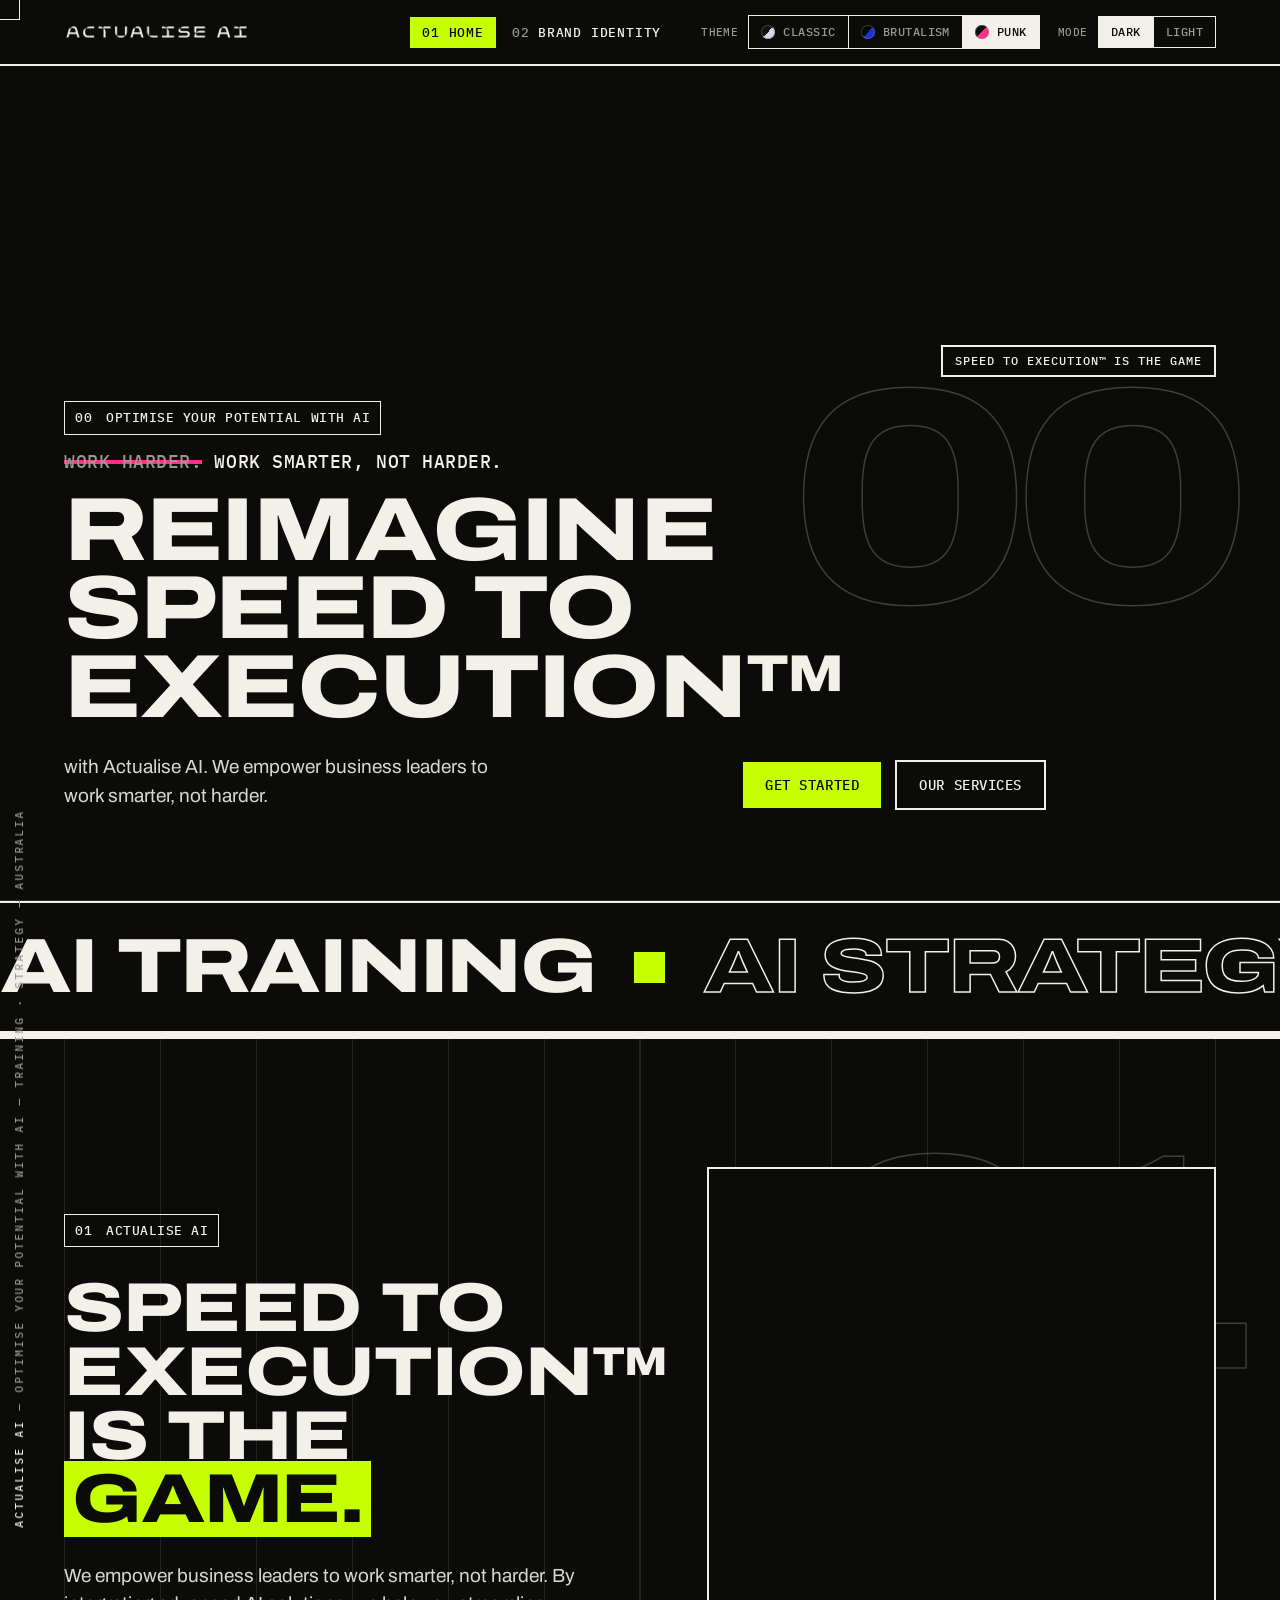
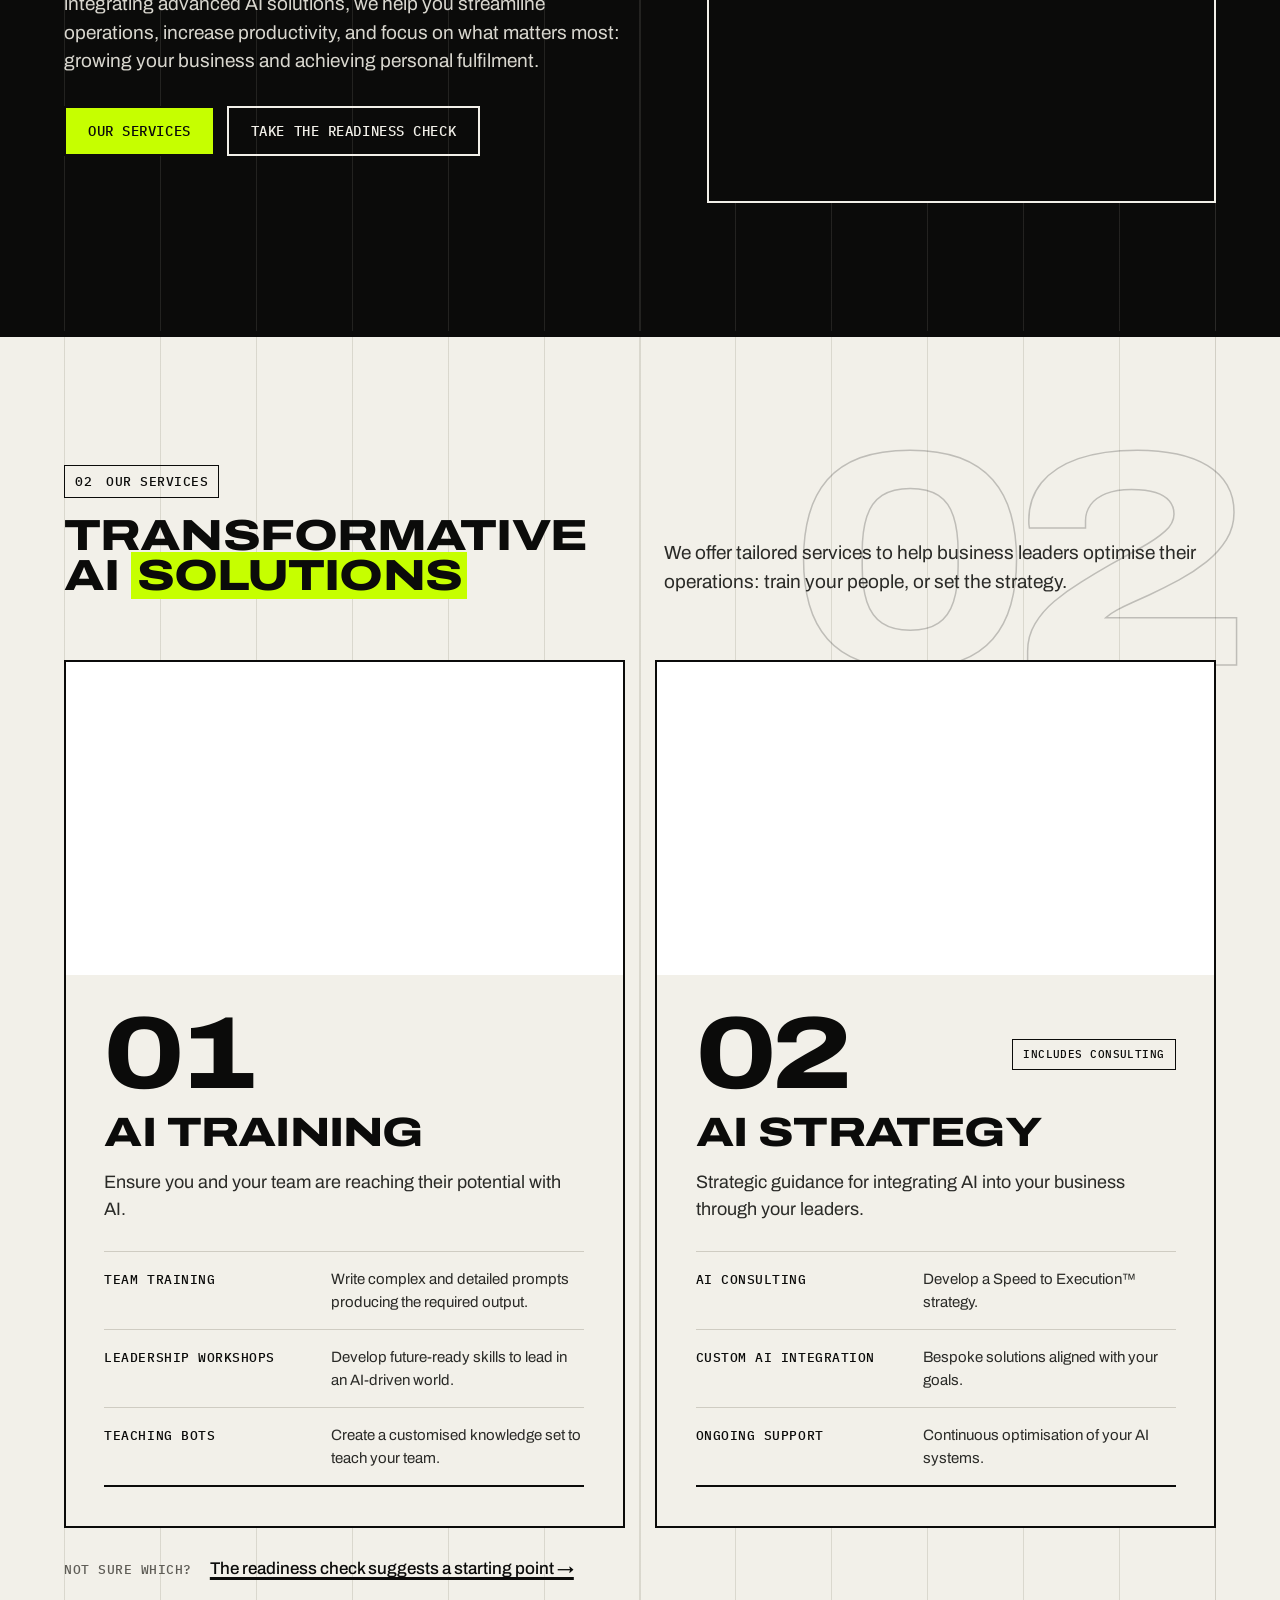
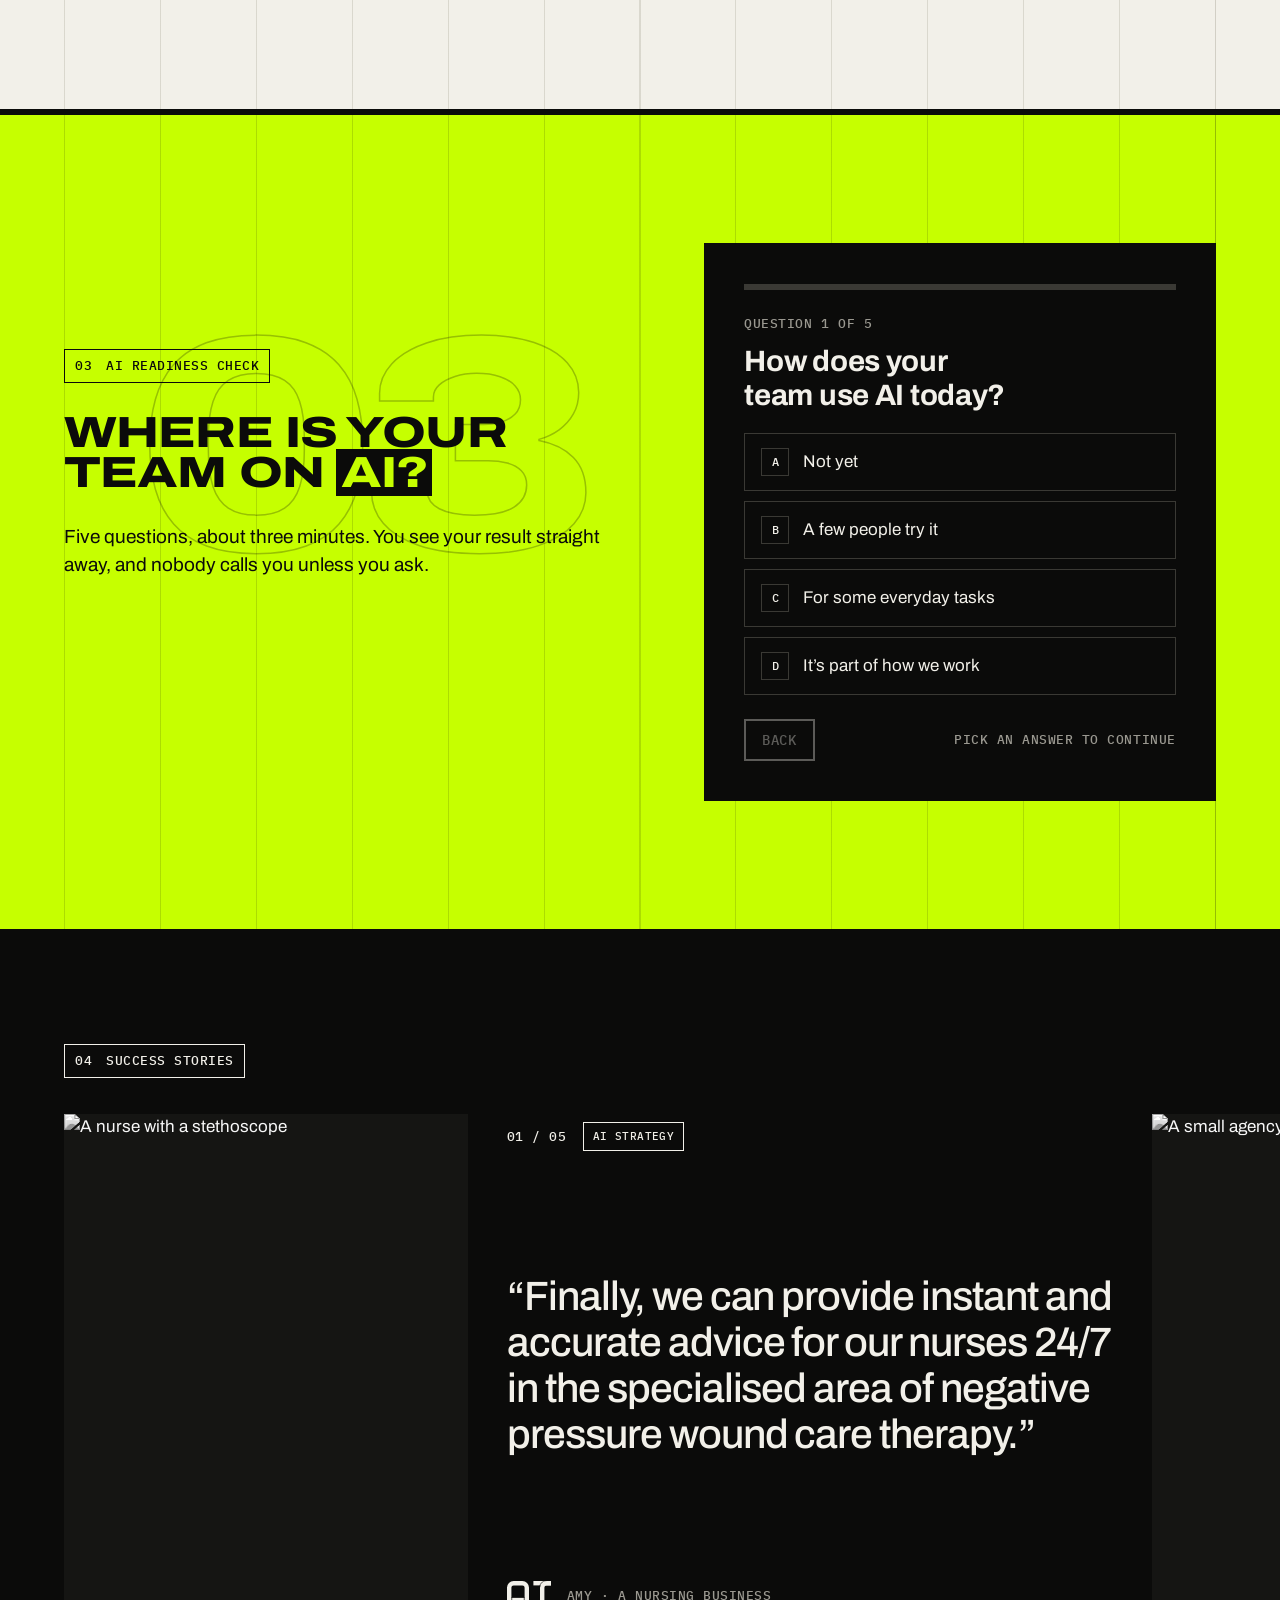
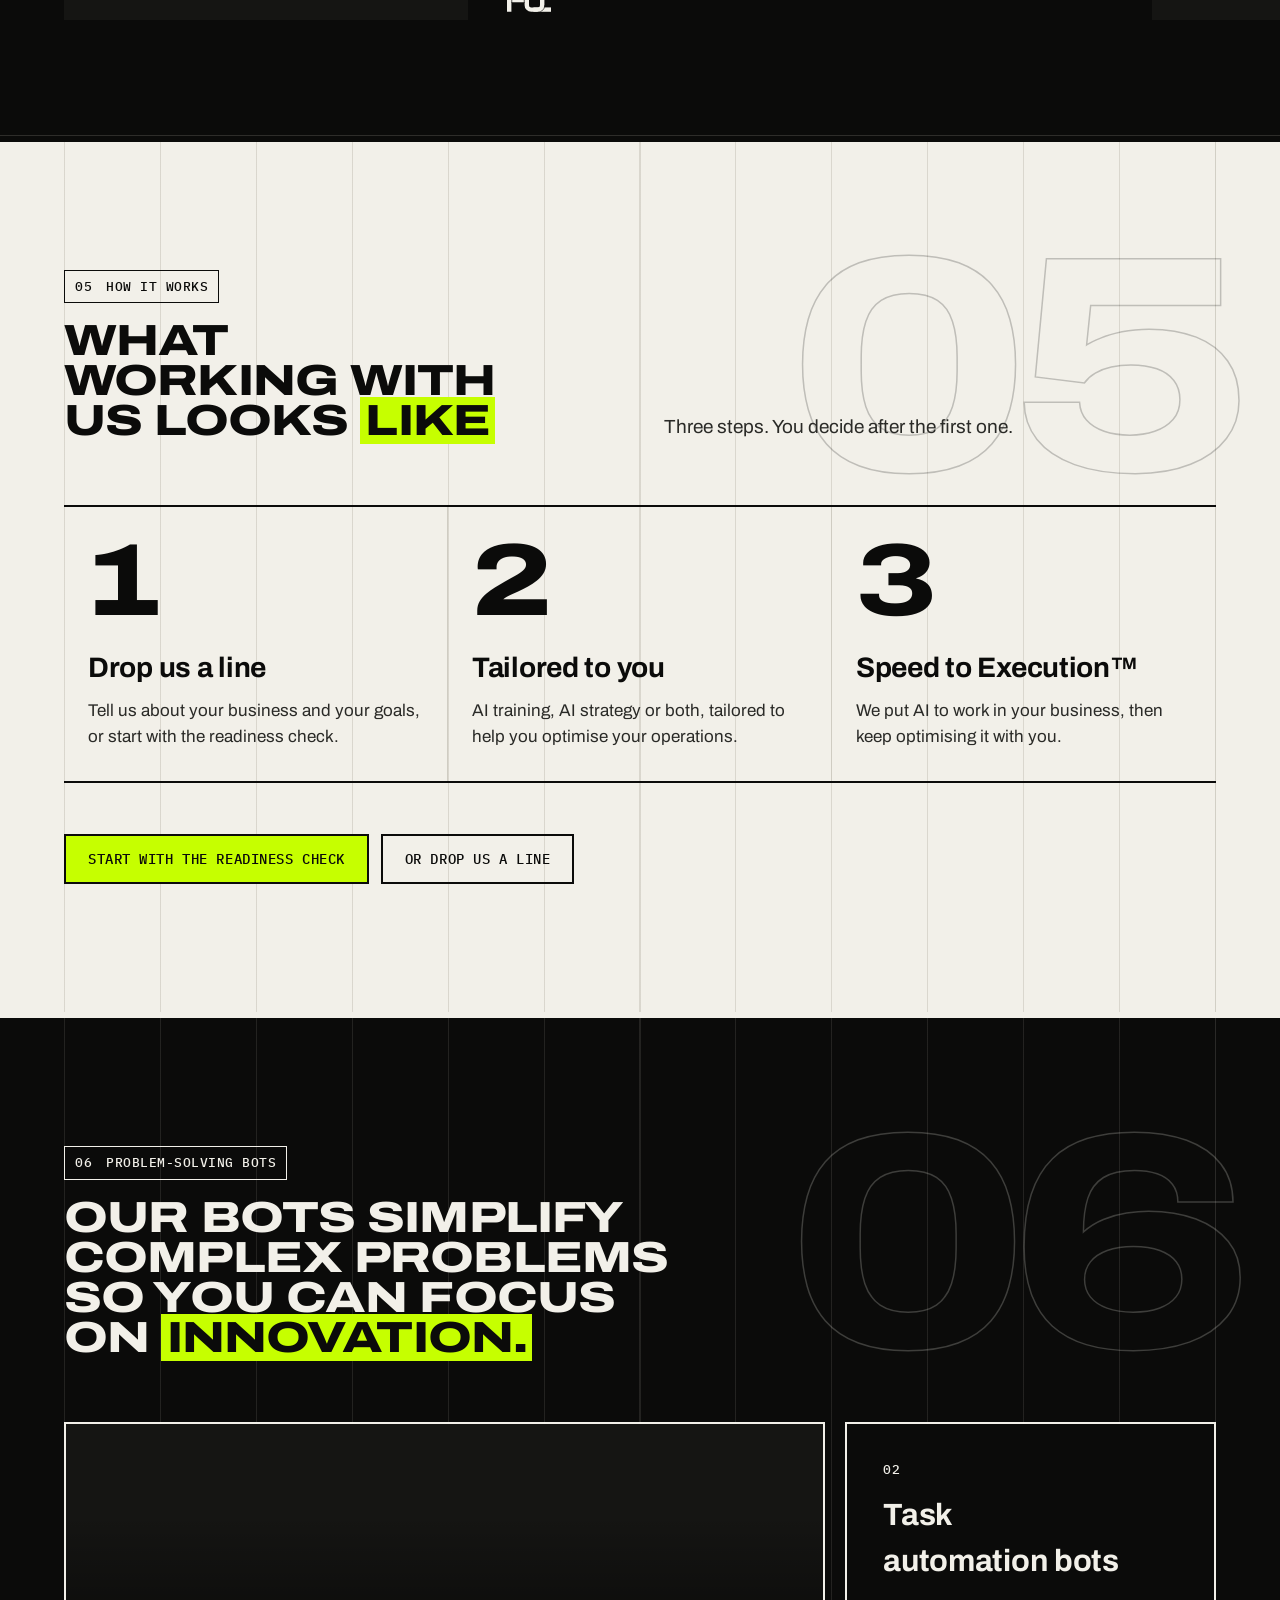
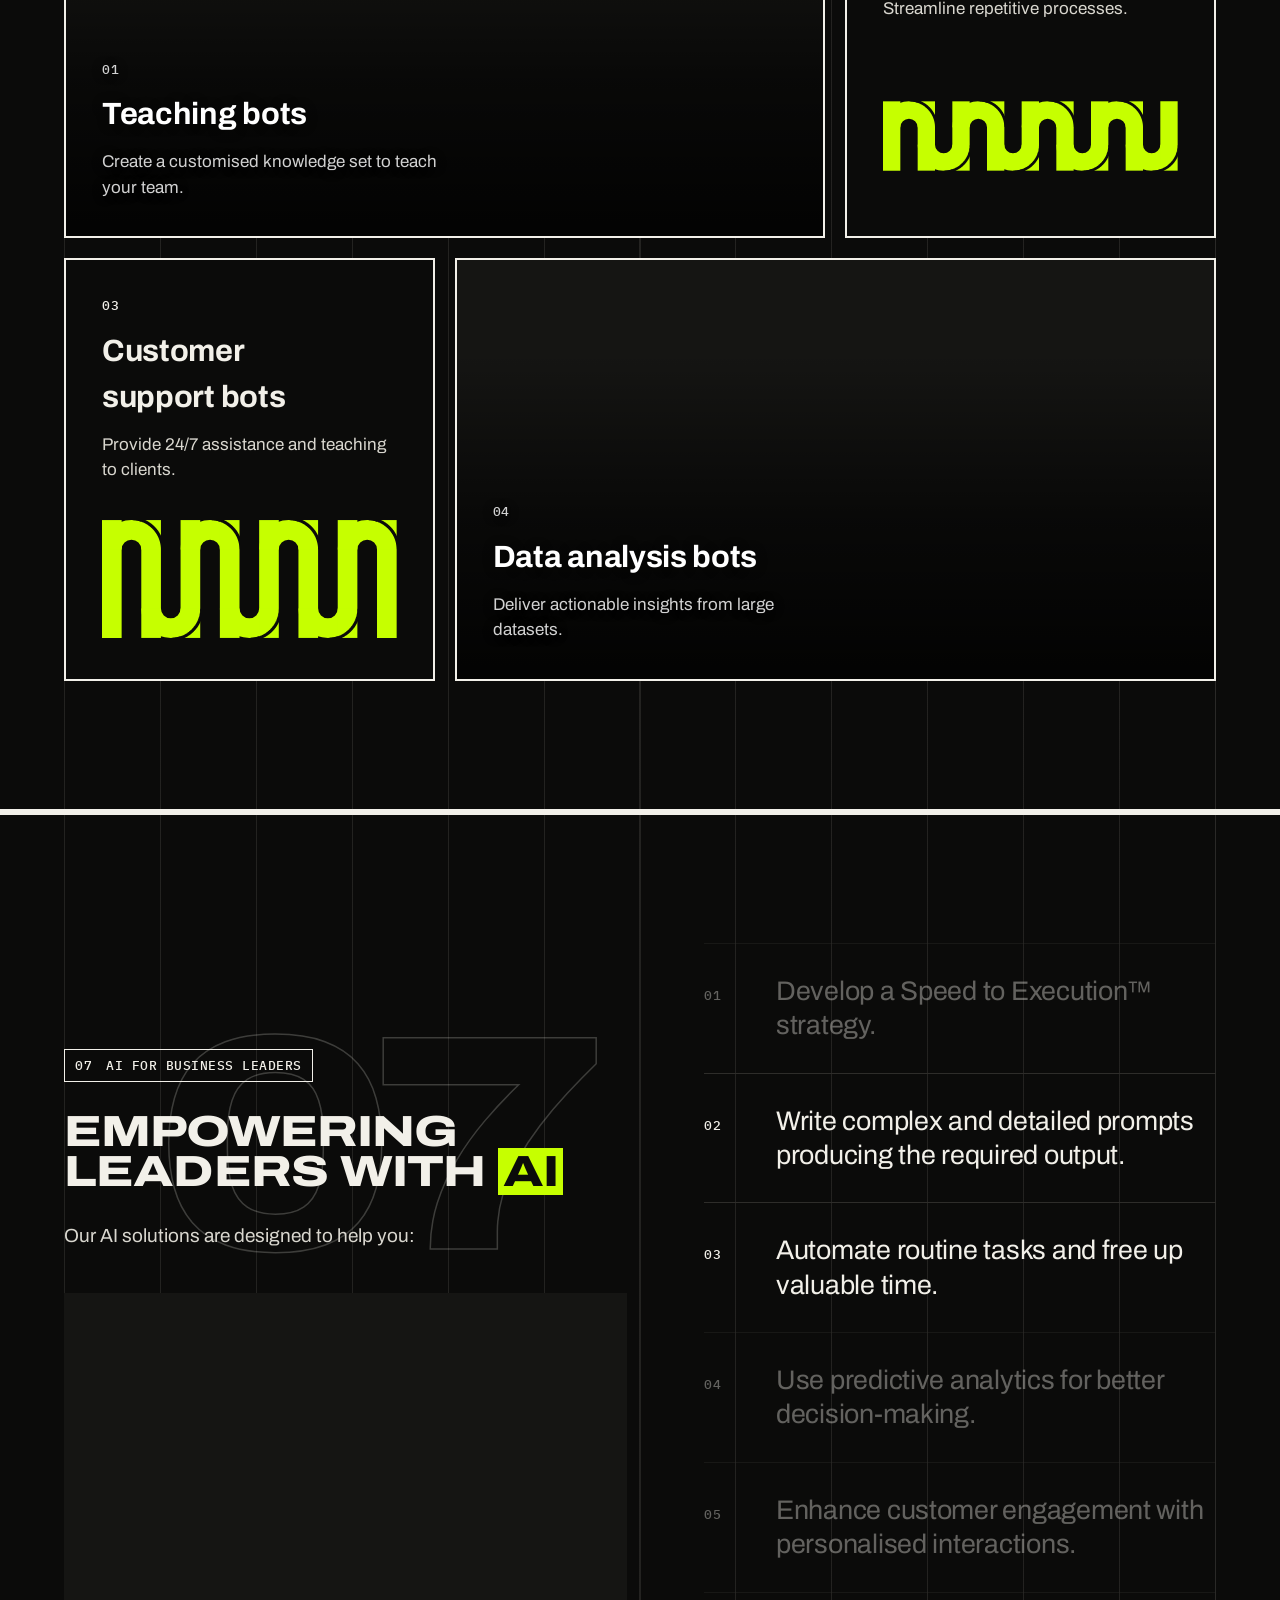
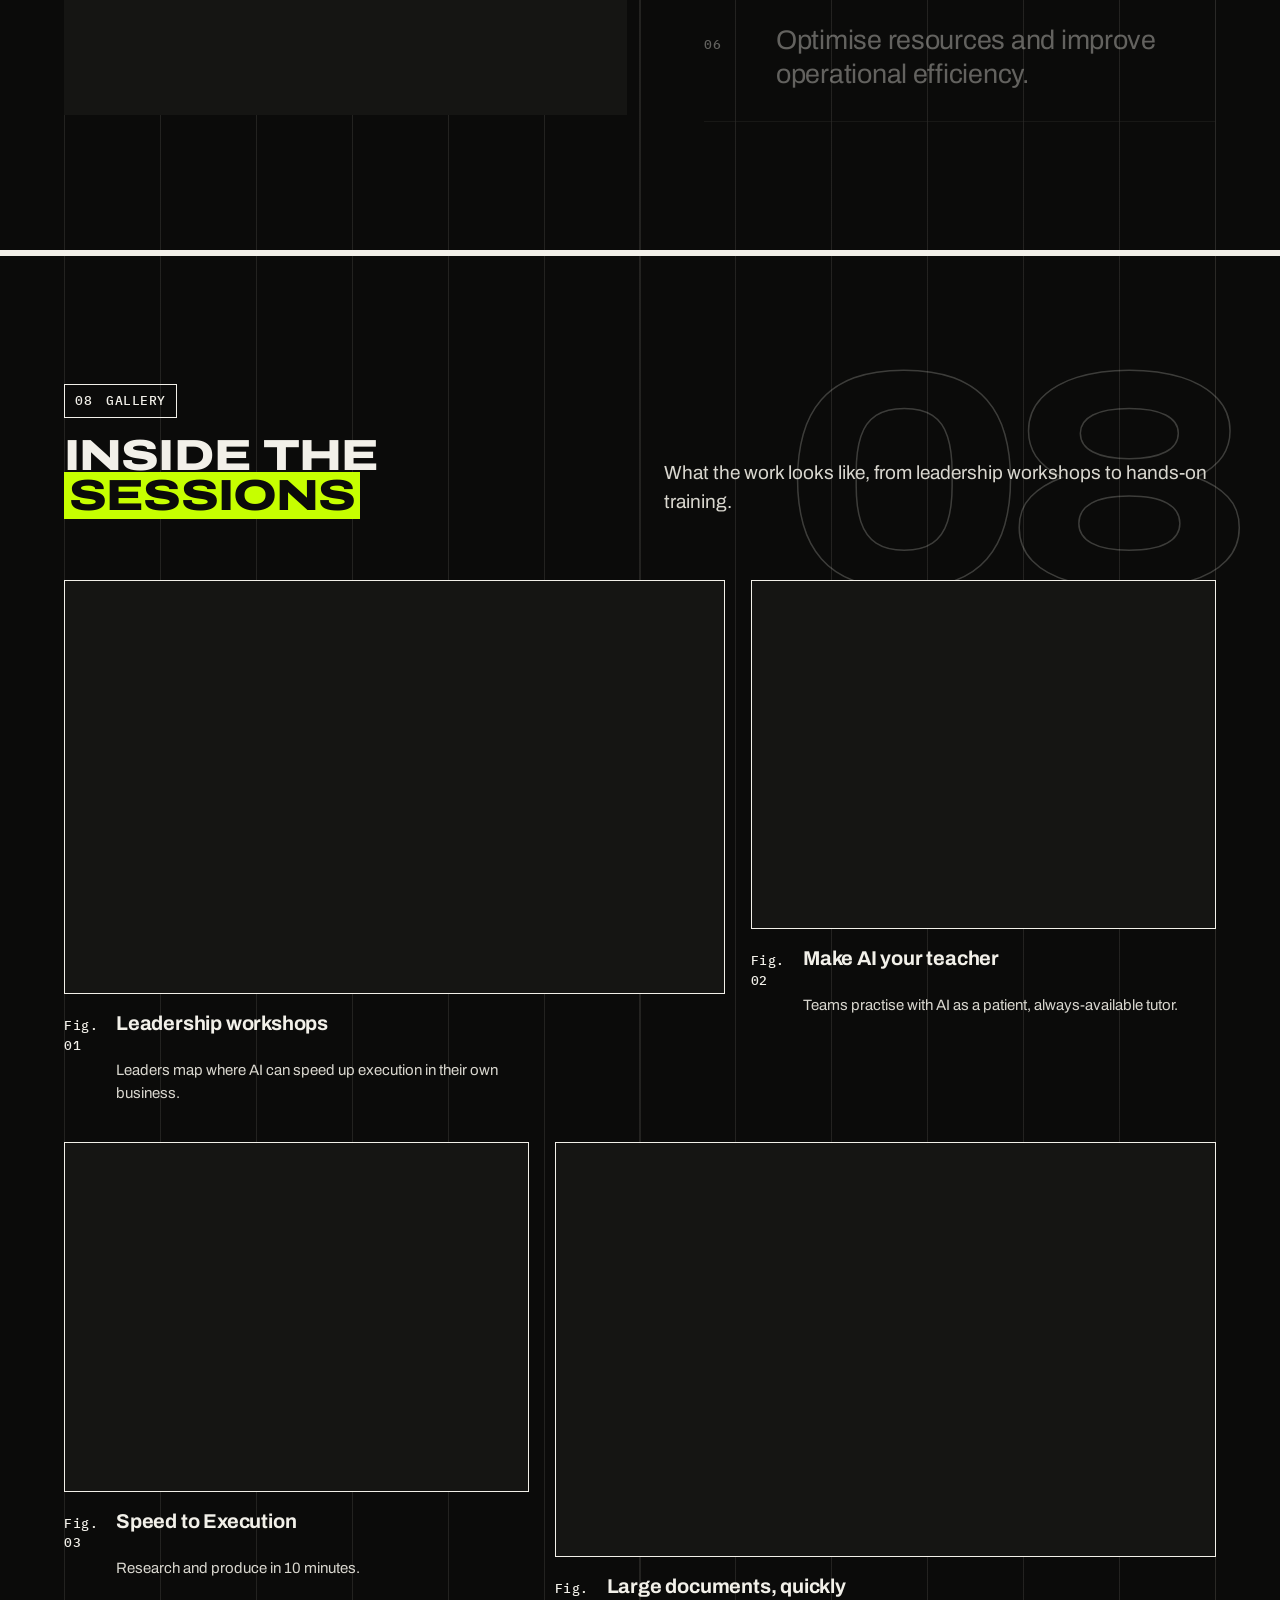
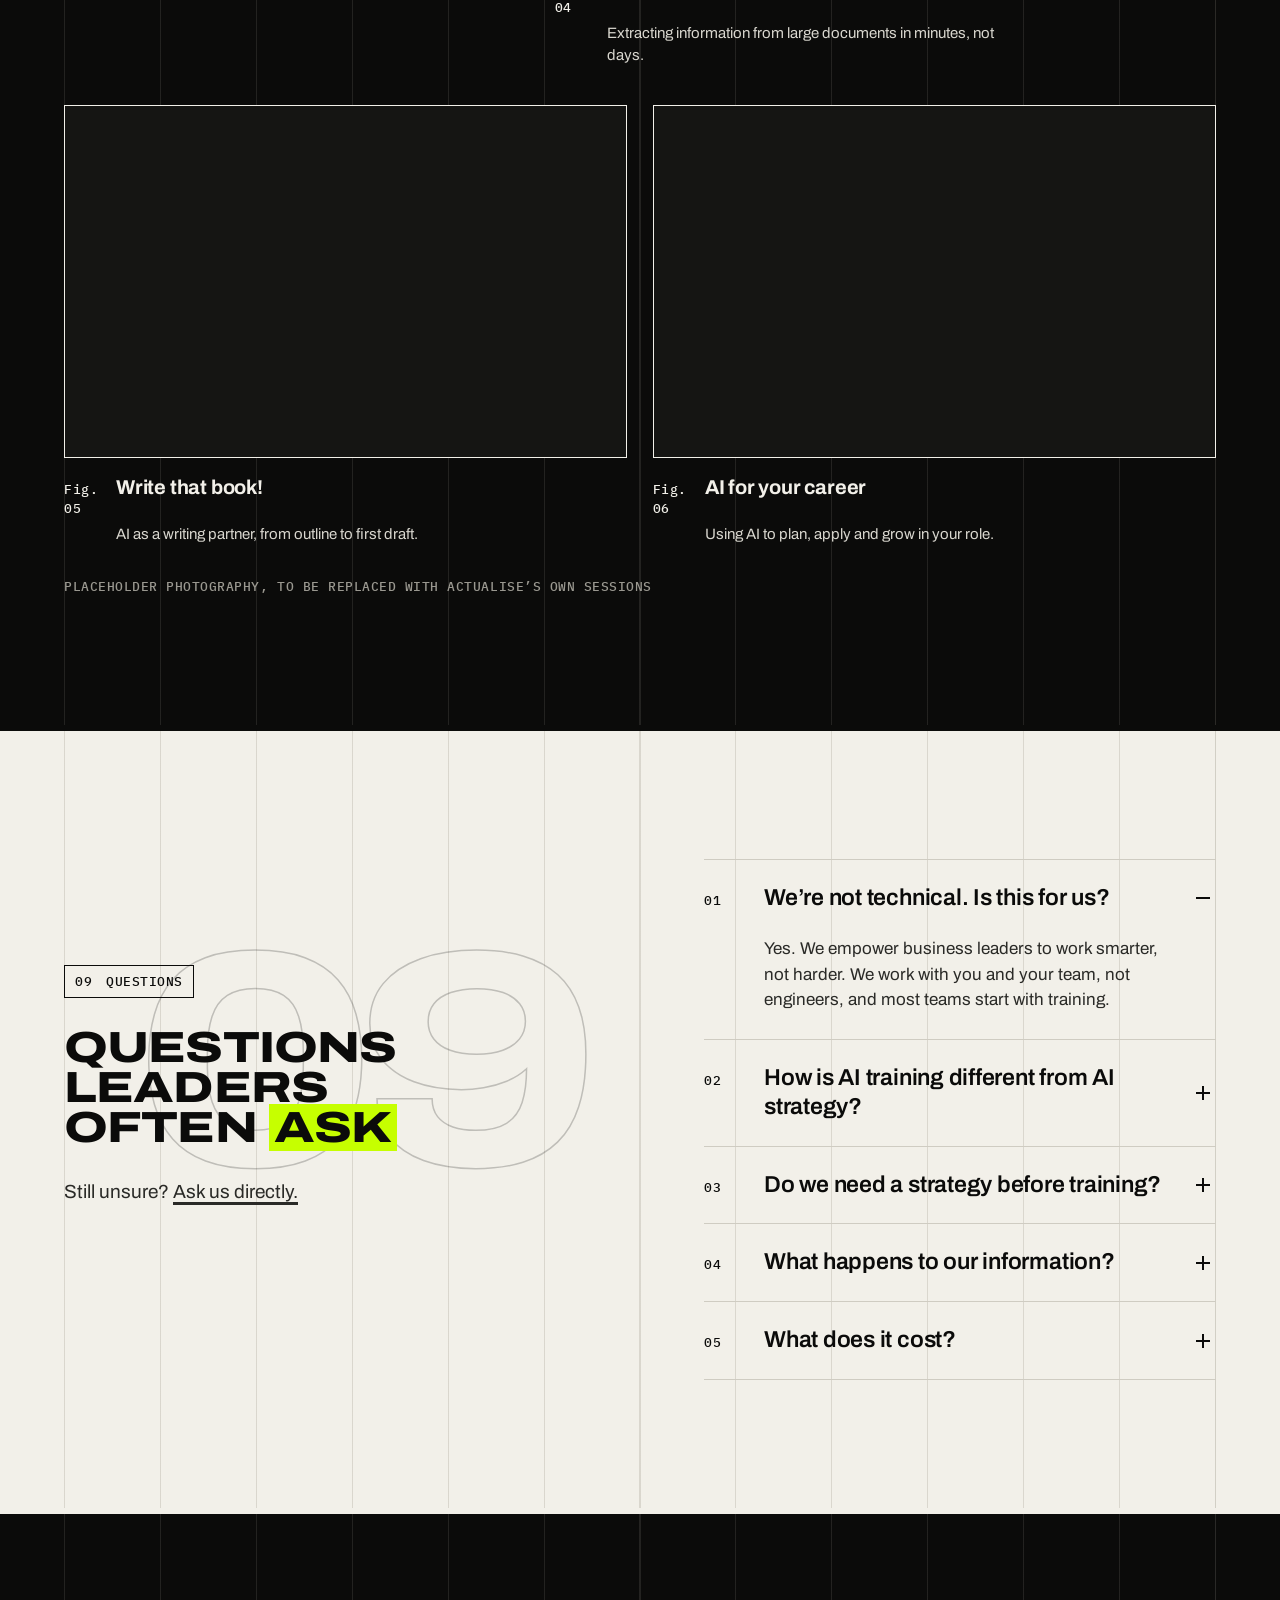
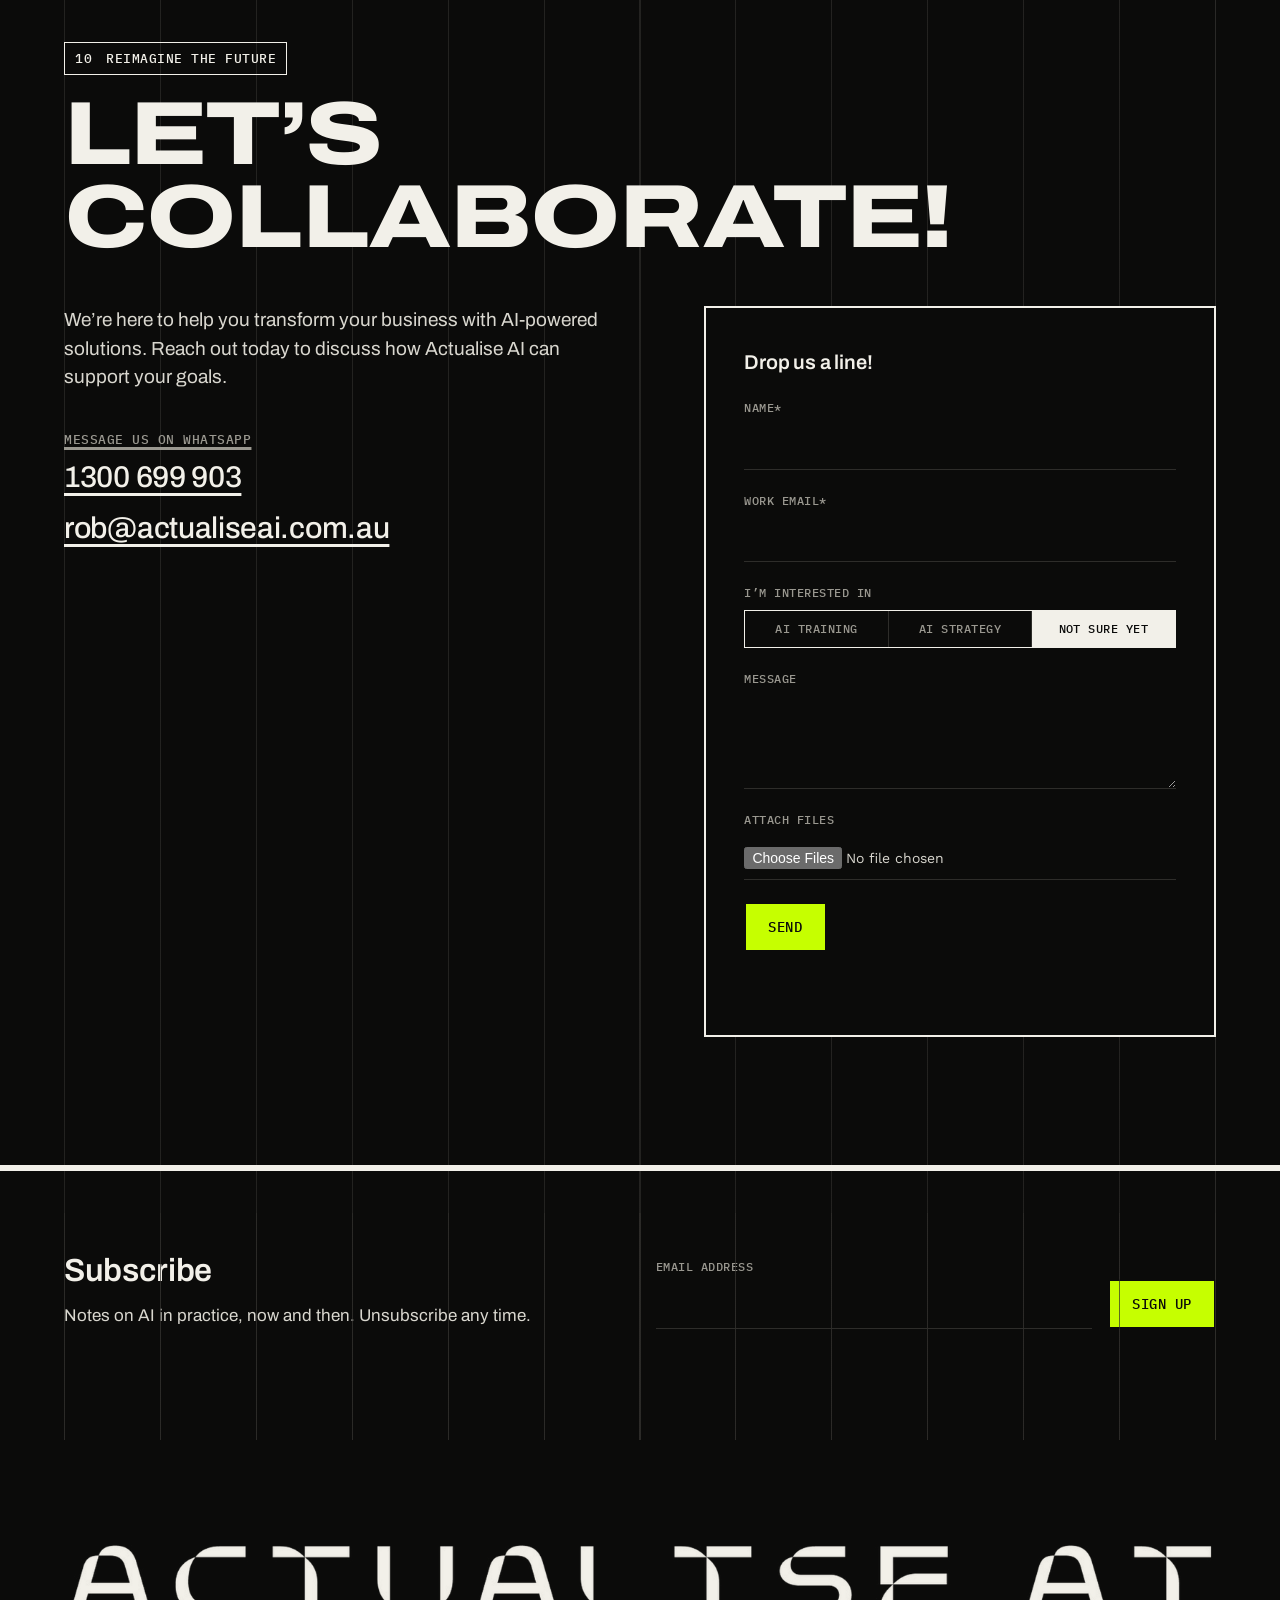
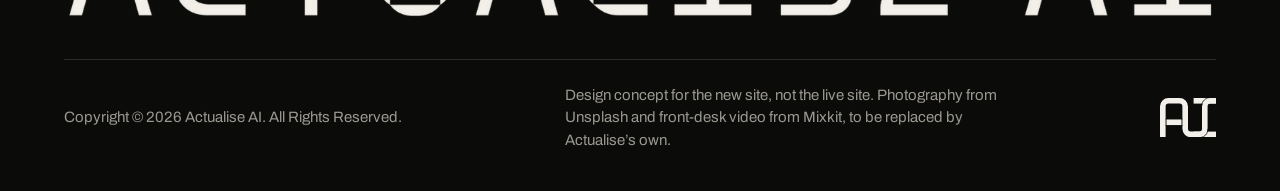
==== commit 56993a08: "Rename the Punk pink from Hype pink to Rethink: it strikes out the old way beside the new one Co-Aut" ====
--- a/index.html
+++ b/index.html
@@ -15,7 +15,7 @@
 <link rel="preconnect" href="https://fonts.googleapis.com">
 <link rel="preconnect" href="https://fonts.gstatic.com" crossorigin>
 <link rel="stylesheet" href="https://fonts.googleapis.com/css2?family=IBM+Plex+Mono:wght@400;500;600&family=Work+Sans:wght@400;500;600&display=swap">
-<link rel="stylesheet" href="assets/site.css?v=518a572e4e">
+<link rel="stylesheet" href="assets/site.css?v=6bbe96f69f">
 <style>
 /* homepage: motion is the material. Everything below still reads with motion off. */
 .sl { display: flex; gap: 14px; align-items: baseline }
@@ -478,7 +478,7 @@
   </div>
 </footer>
 
-<script src="assets/site.js?v=518a572e4e"></script>
+<script src="assets/site.js?v=6bbe96f69f"></script>
 <div class="gub" data-gub data-home="">
   <section class="gub-panel" id="gub-panel" role="dialog" aria-label="Chat with Sophie, Actualise’s AI assistant (demo)" hidden>
     <div class="gub-vid"><video class="gub-face" src="assets/frontdesk.mp4" poster="assets/frontdesk.jpg" muted loop playsinline autoplay preload="metadata" aria-hidden="true"></video>
@@ -503,10 +503,10 @@
   <button class="gub-launch" type="button" aria-expanded="false" aria-controls="gub-panel" aria-label="Chat now"><video class="gub-face" src="assets/frontdesk.mp4" poster="assets/frontdesk.jpg" muted loop playsinline autoplay preload="metadata" aria-hidden="true"></video><span class="gub-lcap">Chat now<small>Sophie · Actualise AI</small></span><i class="gub-live" aria-hidden="true"></i></button>
   <button class="gub-min" type="button" aria-label="Close the chat" hidden><svg viewBox="0 0 24 24" aria-hidden="true"><path d="m6 9 6 6 6-6" fill="none" stroke="currentColor" stroke-width="2" stroke-linecap="round" stroke-linejoin="round"/></svg></button>
 </div>
-<script src="assets/chat.js?v=518a572e4e" defer></script>
+<script src="assets/chat.js?v=6bbe96f69f" defer></script>
 <script src="https://cdnjs.cloudflare.com/ajax/libs/gsap/3.12.5/gsap.min.js" defer></script>
 <script src="https://cdnjs.cloudflare.com/ajax/libs/gsap/3.12.5/ScrollTrigger.min.js" defer></script>
-<script src="assets/home.js?v=518a572e4e" defer></script>
-<script type="module" src="assets/city.js?v=518a572e4e"></script>
+<script src="assets/home.js?v=6bbe96f69f" defer></script>
+<script type="module" src="assets/city.js?v=6bbe96f69f"></script>
 </body>
 </html>
--- a/assets/site.css
+++ b/assets/site.css
@@ -264,12 +264,12 @@
 
 /* ---------- Punk: brutal structure, punk attitude, professional restraint ----------
    For corporate and government buyers: one wild gesture per screen, structure as the ornament,
-   colour as signal. Acid means "act here"; pink only ever marks hype being struck out. Nothing tilts.
+   colour as signal. Acid means "act here"; Rethink (pink) only ever strikes out the old way beside the new one. Nothing tilts.
    Motion confirms a change and never performs: short reveals, no idle loops, no glitch. */
 .punk-only { display: none !important }
 :root[data-concept="punk"] .punk-only { display: revert !important }
-:root[data-concept="punk"] { --acid: #C6FF00; --hype: #FF2E88; --display: 'Archivo', 'Arial Black', system-ui, sans-serif; --ease-b: cubic-bezier(.2, 0, 0, 1); --duo: #0B0B0A }
-:root[data-concept="punk"][data-theme="light"] { --hype: #C2005A }
+:root[data-concept="punk"] { --acid: #C6FF00; --rethink: #FF2E88; --display: 'Archivo', 'Arial Black', system-ui, sans-serif; --ease-b: cubic-bezier(.2, 0, 0, 1); --duo: #0B0B0A }
+:root[data-concept="punk"][data-theme="light"] { --rethink: #C2005A }
 :root[data-concept="punk"] body { font-family: 'Archivo', var(--sans) }
 /* type: an expanded grotesk in capitals at extreme sizes, set flush left; mono for every label and figure */
 :root[data-concept="punk"] :is(h1, h2, .mega, h2.big, .svc-card h3, .r-stage h2) { font-family: var(--display); font-stretch: 125%; font-variation-settings: "wdth" 125; font-weight: 800; text-transform: uppercase; letter-spacing: -0.02em; line-height: .92 }
@@ -289,8 +289,8 @@
 :root[data-concept="punk"] .sl .num { color: var(--fg) }
 :root[data-concept="punk"] .num { color: var(--fg) }
 /* hard cuts: some sections flip to the other ground at a straight line */
-:root[data-concept="punk"]:not([data-theme="light"]) :is(#services, #how, #faq) { --bg: #F2F0E9; --fg: #0B0B0A; --raised: #FFFFFF; --line: #CFCCC2; --body: #2A2A27; --mute: #5F5D57; --accent: #0B0B0A; --hype: #C2005A }
-:root[data-concept="punk"][data-theme="light"] :is(#services, #how, #faq) { --bg: #0B0B0A; --fg: #F2F0E9; --raised: #151513; --line: #2E2D2A; --body: #D9D7CF; --mute: #9A9890; --accent: #C6FF00; --hype: #FF2E88 }
+:root[data-concept="punk"]:not([data-theme="light"]) :is(#services, #how, #faq) { --bg: #F2F0E9; --fg: #0B0B0A; --raised: #FFFFFF; --line: #CFCCC2; --body: #2A2A27; --mute: #5F5D57; --accent: #0B0B0A; --rethink: #C2005A }
+:root[data-concept="punk"][data-theme="light"] :is(#services, #how, #faq) { --bg: #0B0B0A; --fg: #F2F0E9; --raised: #151513; --line: #2E2D2A; --body: #D9D7CF; --mute: #9A9890; --accent: #C6FF00; --rethink: #FF2E88 }
 :root[data-concept="punk"] :is(#services, #how, #faq) { background: var(--bg); color: var(--fg); --ground: var(--bg) }
 /* the readiness check sits on one full-bleed acid band: the page's single colour block */
 :root[data-concept="punk"] #check { background: var(--acid); color: #0B0B0A; --ground: var(--acid); border-top-color: #0B0B0A }
@@ -344,11 +344,11 @@
 :root[data-concept="punk"] .mq-set span { font: 500 clamp(14px, 1.3vw, 18px)/1 var(--mono); letter-spacing: .08em; text-transform: uppercase; color: var(--fg) }
 :root[data-concept="punk"] .mq-set span:nth-of-type(even) { color: var(--fg); -webkit-text-stroke: 0 }
 :root[data-concept="punk"] .mq-set i { width: 8px; height: 8px; background: var(--acid) }
-/* the hero's one wild gesture: a hype line struck through in pink, the plain version beside it */
+/* the hero's one wild gesture: the old way struck through in Rethink pink, the new way beside it */
 :root[data-concept="punk"] .detourn { display: block !important }
 .detourn { margin: 14px 0 4px; font: 500 clamp(15px, 1.4vw, 19px)/1.45 var(--mono); text-transform: uppercase; letter-spacing: .03em }
 /* the strike is drawn per line, so it still lands when the phrase wraps */
-.detourn s { text-decoration: none; color: var(--mute); background: linear-gradient(var(--hype), var(--hype)) no-repeat 0 56% / 100% 4px; -webkit-box-decoration-break: clone; box-decoration-break: clone; animation: strike .3s var(--ease-b) calc(var(--start, .15s) + .6s) both }
+.detourn s { text-decoration: none; color: var(--mute); background: linear-gradient(var(--rethink), var(--rethink)) no-repeat 0 56% / 100% 4px; -webkit-box-decoration-break: clone; box-decoration-break: clone; animation: strike .3s var(--ease-b) calc(var(--start, .15s) + .6s) both }
 .detourn span { display: inline-block; margin-left: 12px; color: var(--fg) }
 @keyframes strike { from { background-size: 0% 4px } to { background-size: 100% 4px } }
 .sticker { position: absolute; right: var(--gut); bottom: calc(100% + 24px); display: block !important; padding: 8px 12px; border: 2px solid var(--fg); background: var(--bg); color: var(--fg); font: 500 12px/1 var(--mono); letter-spacing: .08em; text-transform: uppercase }
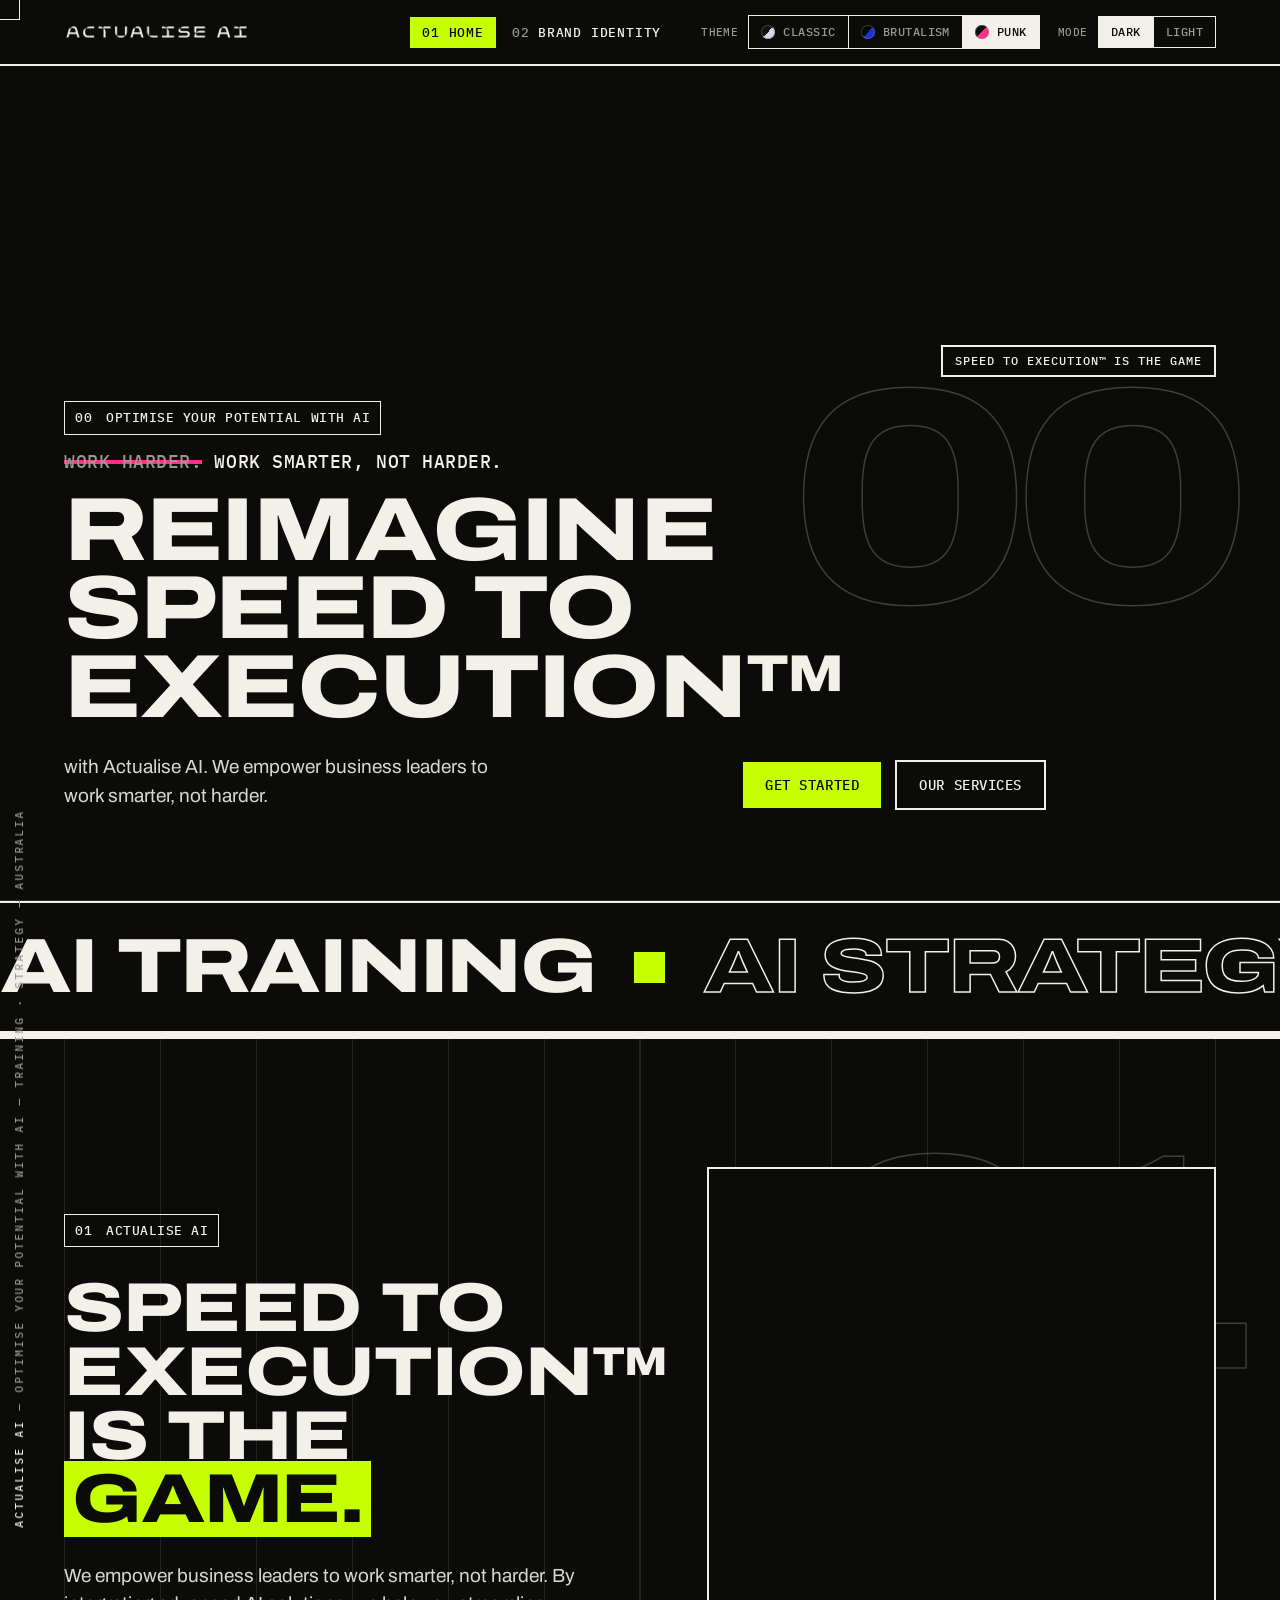
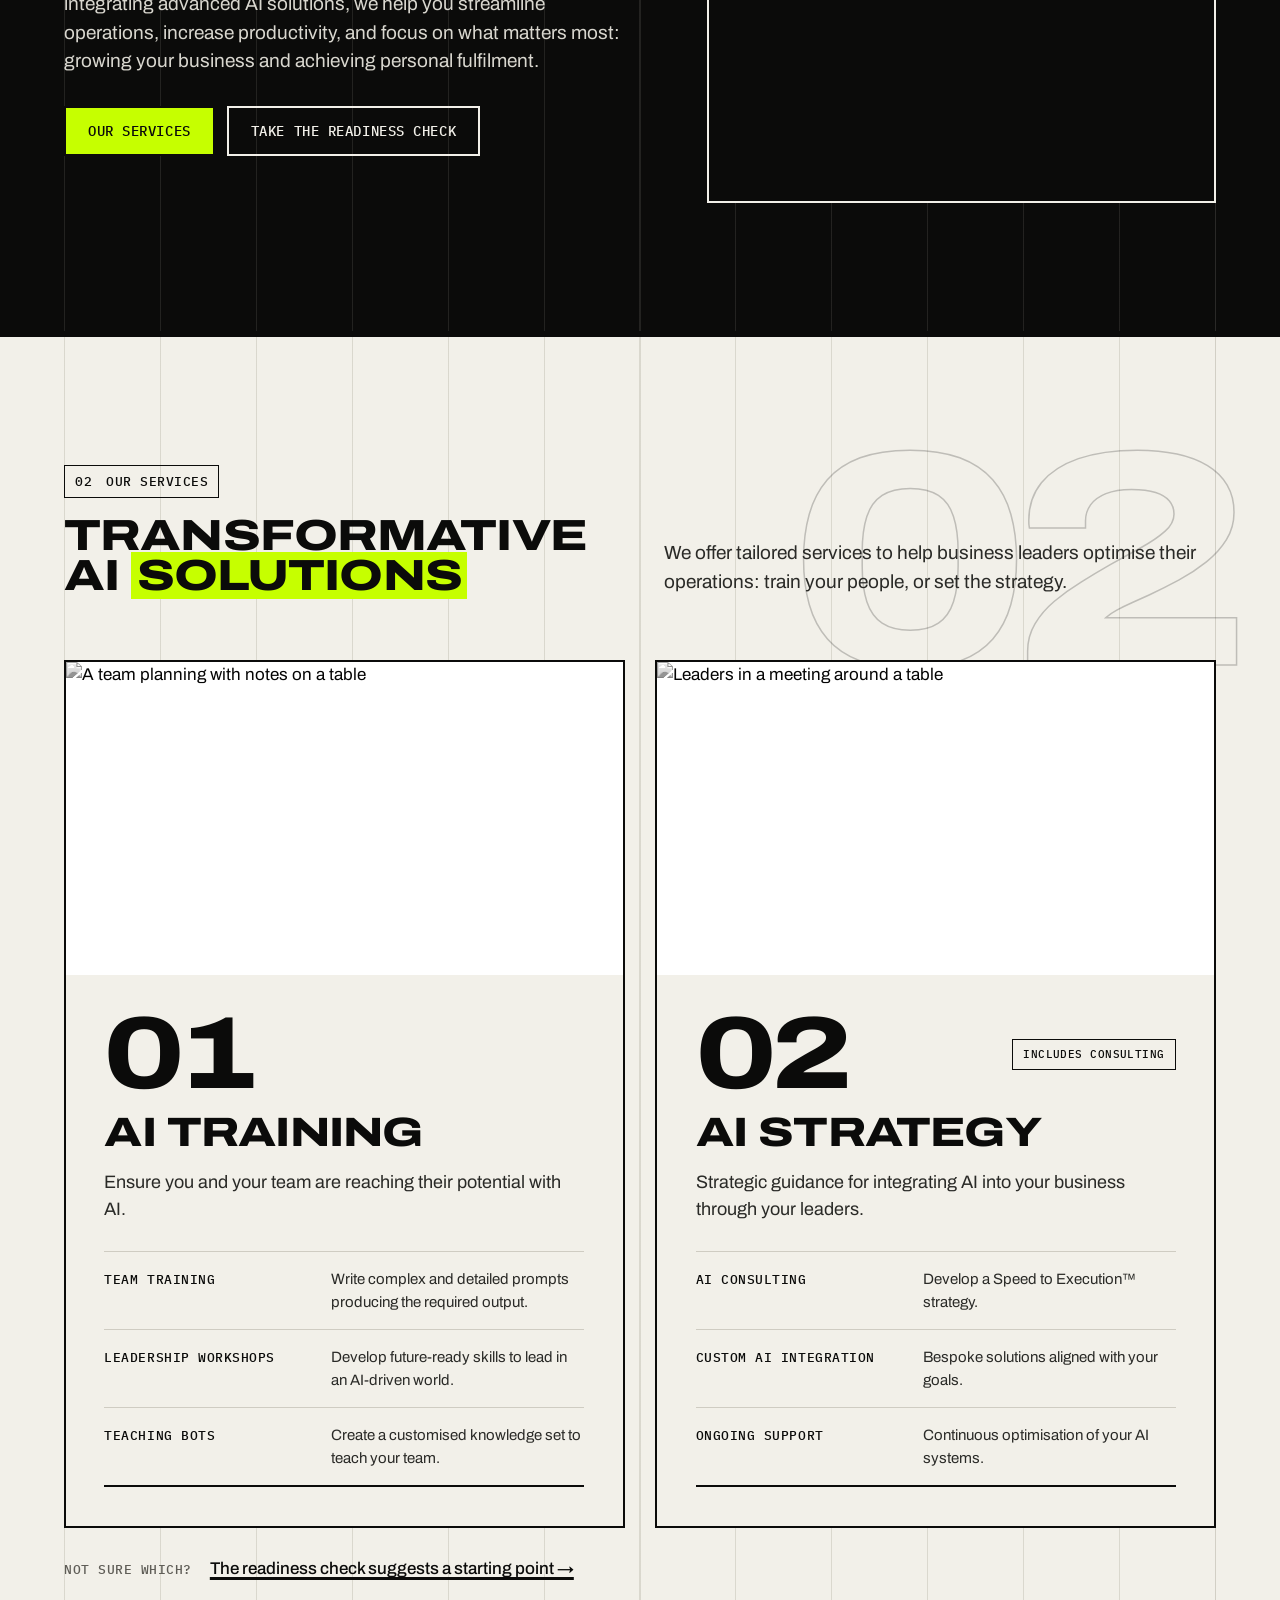
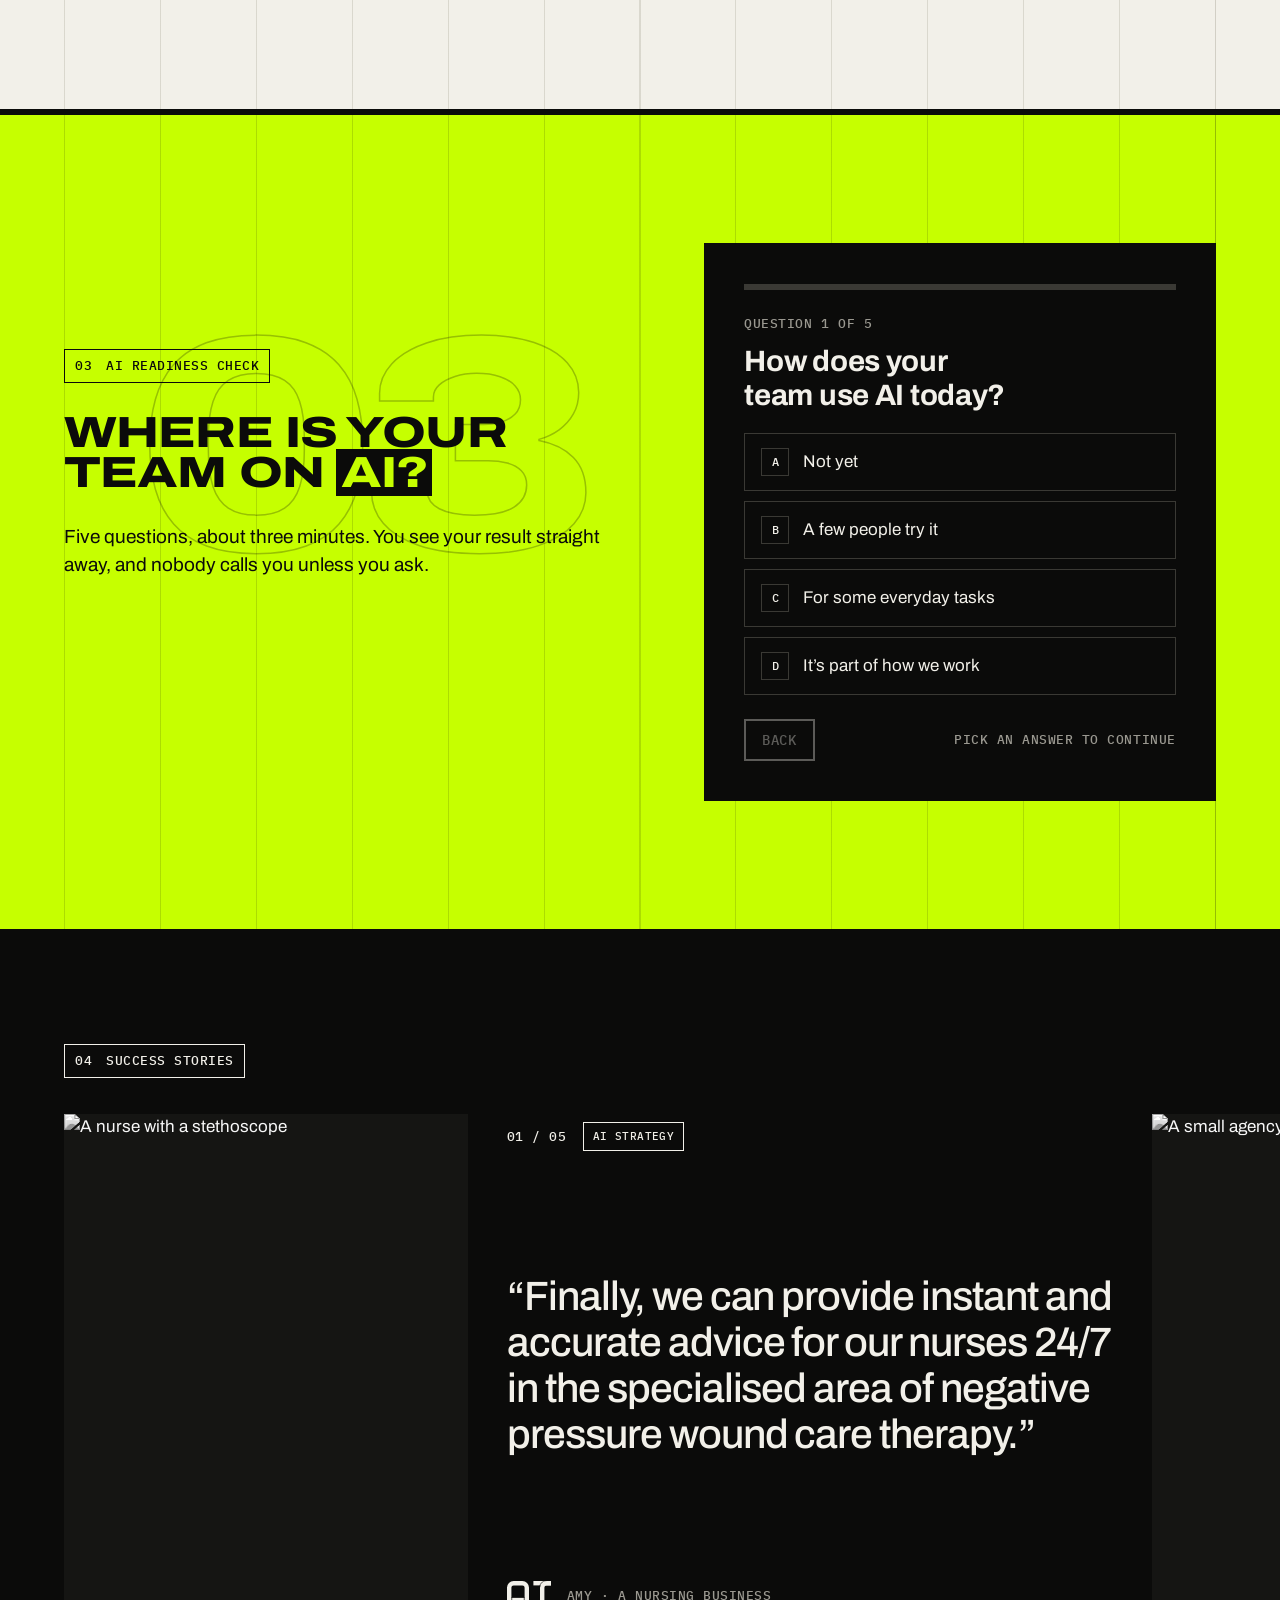
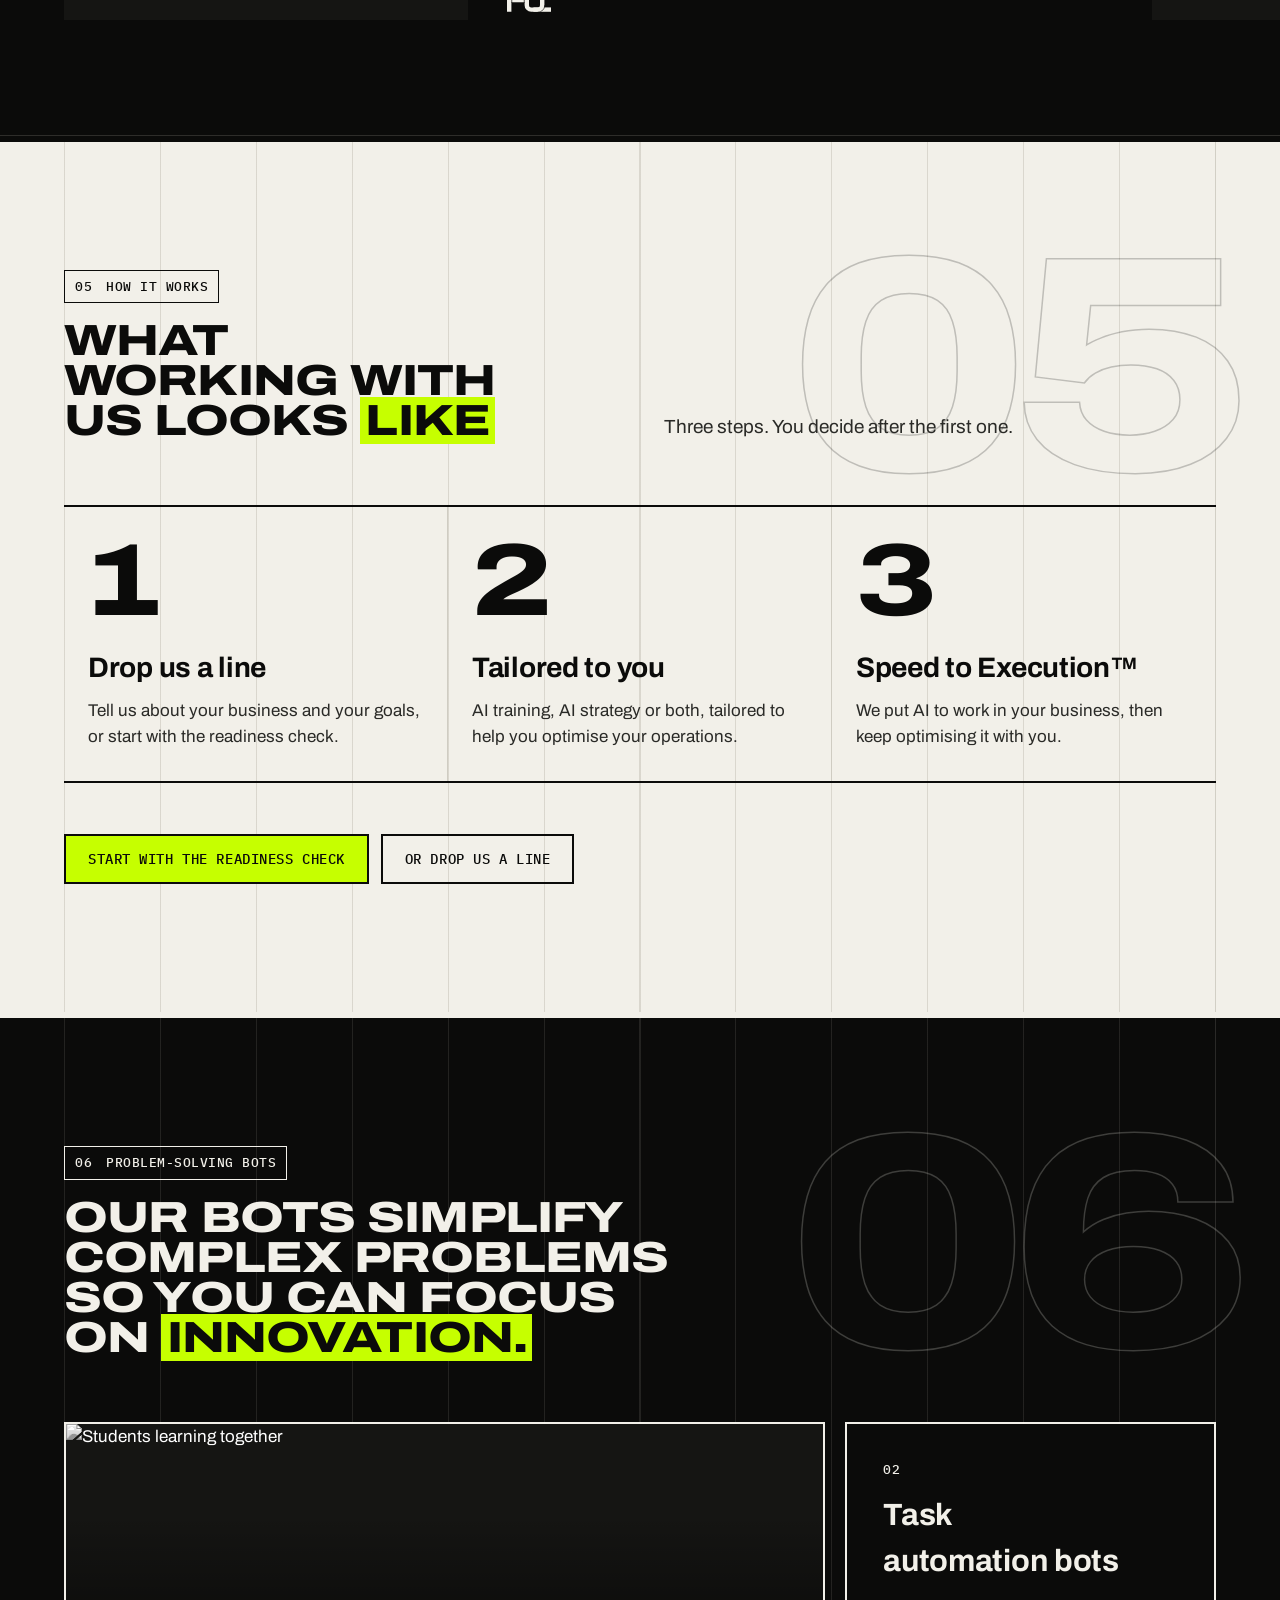
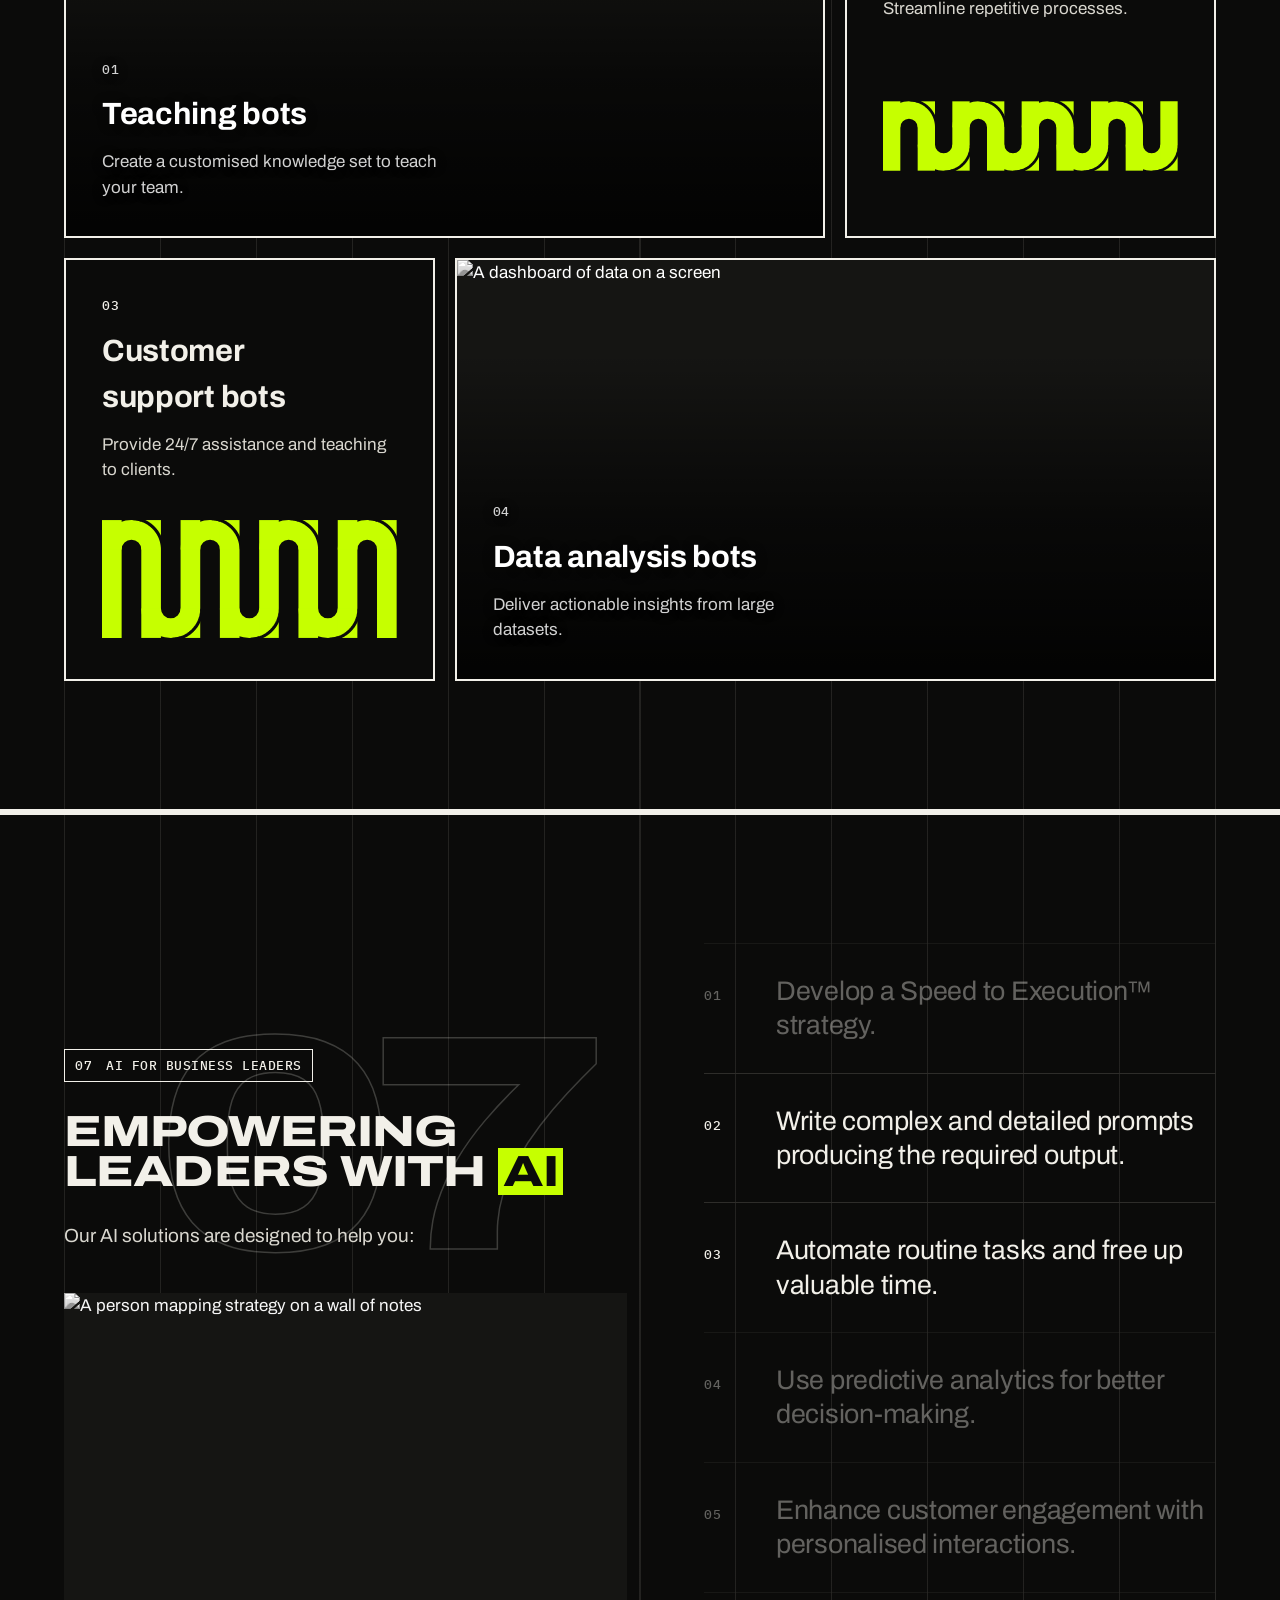
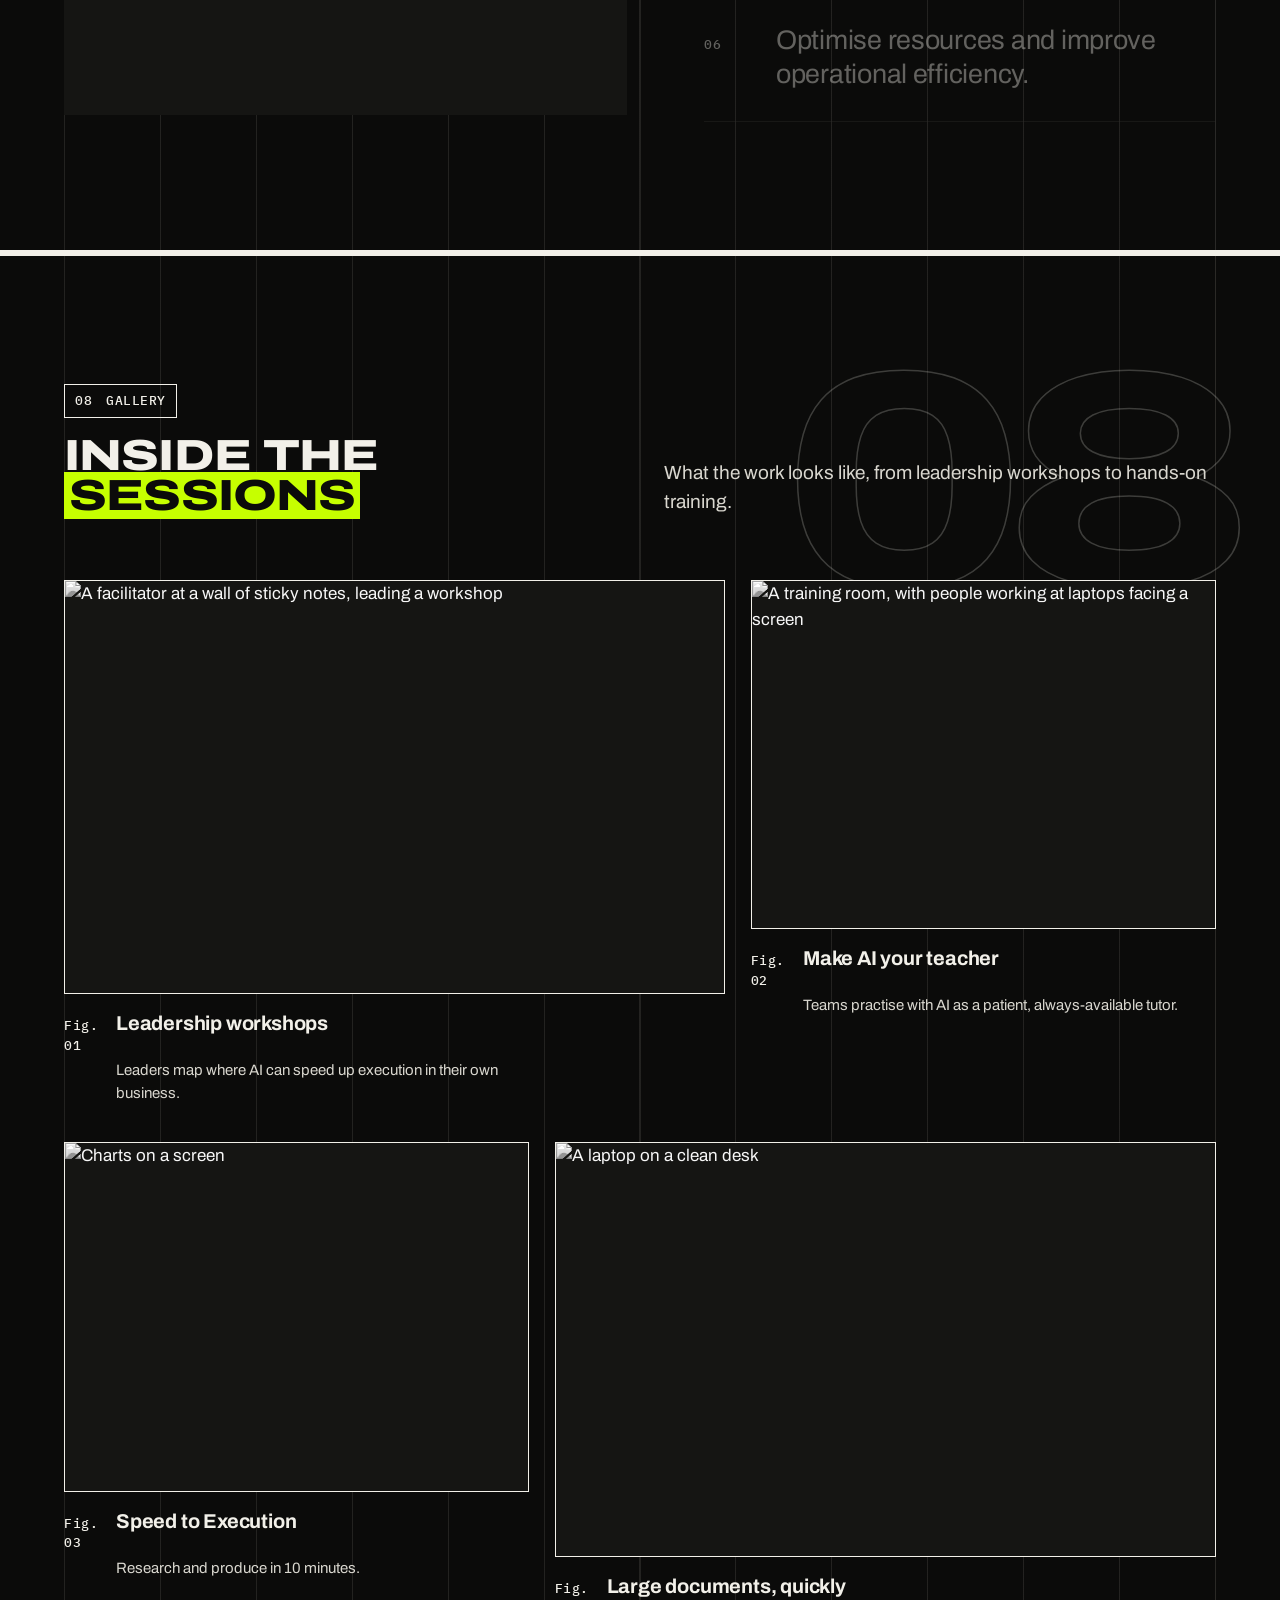
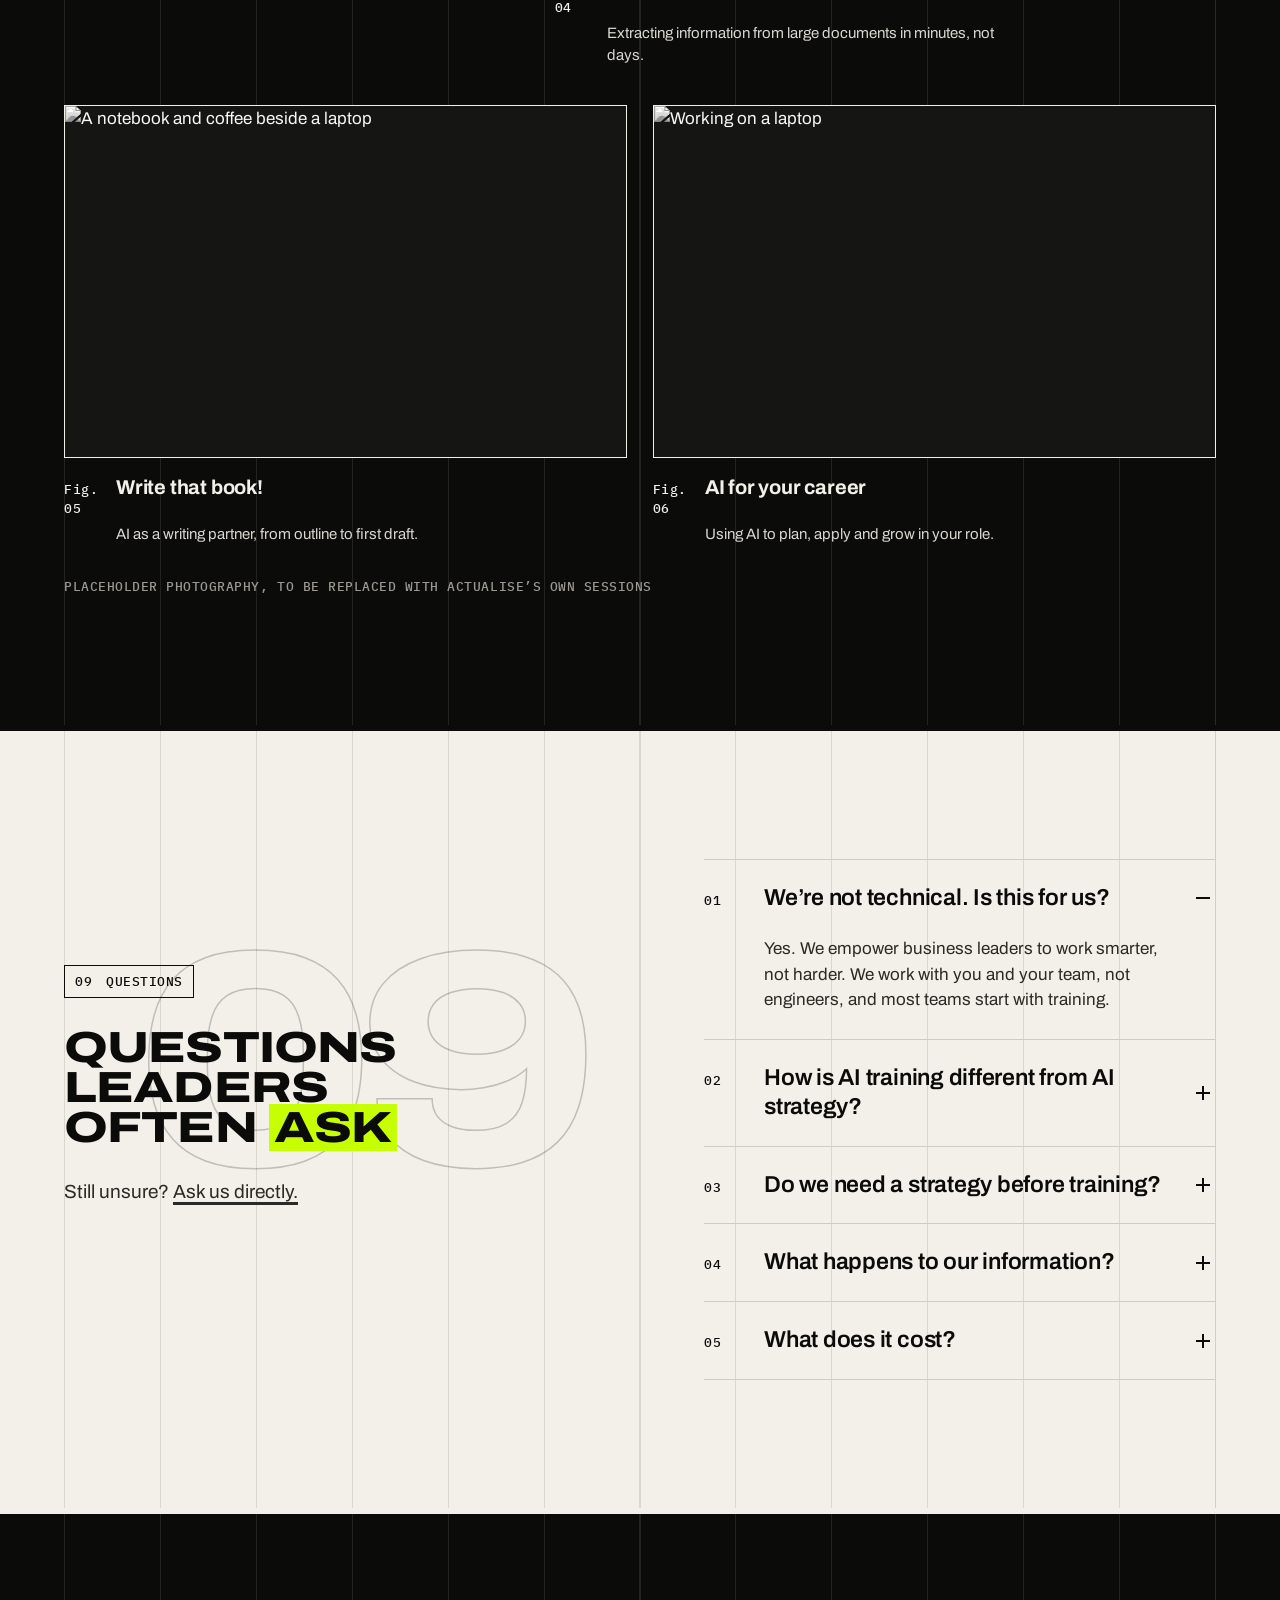
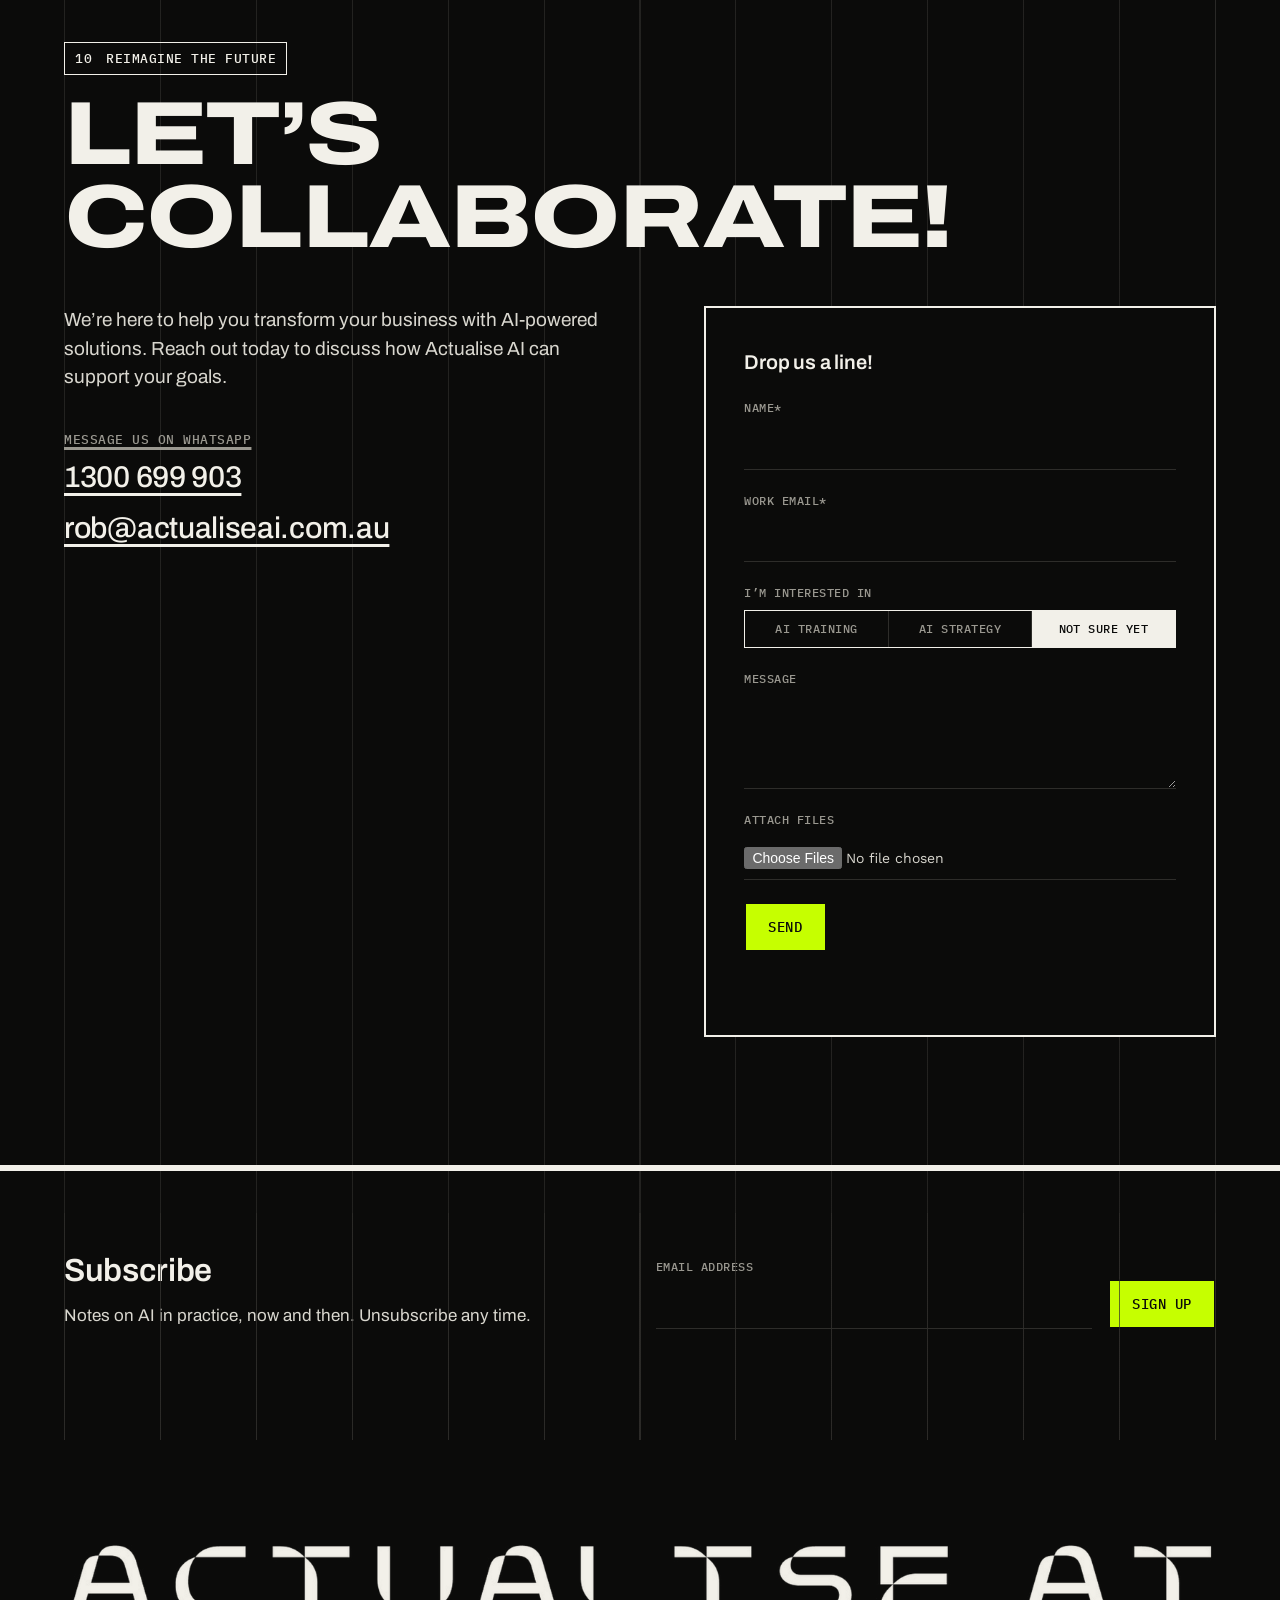
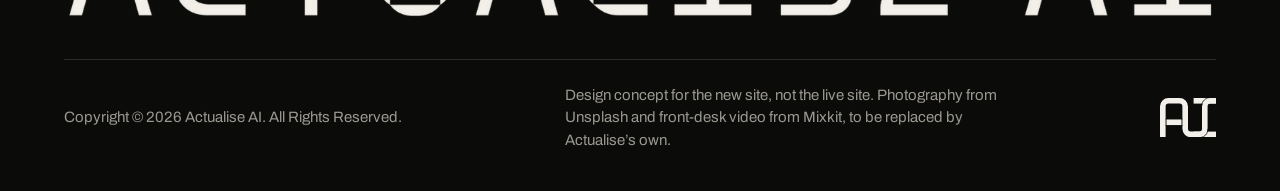
==== commit 5b72aac7: "Name the Punk pink Flare Co-Authored-By: Claude Opus 5.5 <noreply@anthropic.com>" ====
--- a/index.html
+++ b/index.html
@@ -15,7 +15,7 @@
 <link rel="preconnect" href="https://fonts.googleapis.com">
 <link rel="preconnect" href="https://fonts.gstatic.com" crossorigin>
 <link rel="stylesheet" href="https://fonts.googleapis.com/css2?family=IBM+Plex+Mono:wght@400;500;600&family=Work+Sans:wght@400;500;600&display=swap">
-<link rel="stylesheet" href="assets/site.css?v=6bbe96f69f">
+<link rel="stylesheet" href="assets/site.css?v=60b86fc990">
 <style>
 /* homepage: motion is the material. Everything below still reads with motion off. */
 .sl { display: flex; gap: 14px; align-items: baseline }
@@ -478,7 +478,7 @@
   </div>
 </footer>
 
-<script src="assets/site.js?v=6bbe96f69f"></script>
+<script src="assets/site.js?v=60b86fc990"></script>
 <div class="gub" data-gub data-home="">
   <section class="gub-panel" id="gub-panel" role="dialog" aria-label="Chat with Sophie, Actualise’s AI assistant (demo)" hidden>
     <div class="gub-vid"><video class="gub-face" src="assets/frontdesk.mp4" poster="assets/frontdesk.jpg" muted loop playsinline autoplay preload="metadata" aria-hidden="true"></video>
@@ -503,10 +503,10 @@
   <button class="gub-launch" type="button" aria-expanded="false" aria-controls="gub-panel" aria-label="Chat now"><video class="gub-face" src="assets/frontdesk.mp4" poster="assets/frontdesk.jpg" muted loop playsinline autoplay preload="metadata" aria-hidden="true"></video><span class="gub-lcap">Chat now<small>Sophie · Actualise AI</small></span><i class="gub-live" aria-hidden="true"></i></button>
   <button class="gub-min" type="button" aria-label="Close the chat" hidden><svg viewBox="0 0 24 24" aria-hidden="true"><path d="m6 9 6 6 6-6" fill="none" stroke="currentColor" stroke-width="2" stroke-linecap="round" stroke-linejoin="round"/></svg></button>
 </div>
-<script src="assets/chat.js?v=6bbe96f69f" defer></script>
+<script src="assets/chat.js?v=60b86fc990" defer></script>
 <script src="https://cdnjs.cloudflare.com/ajax/libs/gsap/3.12.5/gsap.min.js" defer></script>
 <script src="https://cdnjs.cloudflare.com/ajax/libs/gsap/3.12.5/ScrollTrigger.min.js" defer></script>
-<script src="assets/home.js?v=6bbe96f69f" defer></script>
-<script type="module" src="assets/city.js?v=6bbe96f69f"></script>
+<script src="assets/home.js?v=60b86fc990" defer></script>
+<script type="module" src="assets/city.js?v=60b86fc990"></script>
 </body>
 </html>
--- a/assets/site.css
+++ b/assets/site.css
@@ -264,12 +264,12 @@
 
 /* ---------- Punk: brutal structure, punk attitude, professional restraint ----------
    For corporate and government buyers: one wild gesture per screen, structure as the ornament,
-   colour as signal. Acid means "act here"; Rethink (pink) only ever strikes out the old way beside the new one. Nothing tilts.
+   colour as signal. Acid means "act here"; Flare (pink) only ever strikes out the old way beside the new one. Nothing tilts.
    Motion confirms a change and never performs: short reveals, no idle loops, no glitch. */
 .punk-only { display: none !important }
 :root[data-concept="punk"] .punk-only { display: revert !important }
-:root[data-concept="punk"] { --acid: #C6FF00; --rethink: #FF2E88; --display: 'Archivo', 'Arial Black', system-ui, sans-serif; --ease-b: cubic-bezier(.2, 0, 0, 1); --duo: #0B0B0A }
-:root[data-concept="punk"][data-theme="light"] { --rethink: #C2005A }
+:root[data-concept="punk"] { --acid: #C6FF00; --flare: #FF2E88; --display: 'Archivo', 'Arial Black', system-ui, sans-serif; --ease-b: cubic-bezier(.2, 0, 0, 1); --duo: #0B0B0A }
+:root[data-concept="punk"][data-theme="light"] { --flare: #C2005A }
 :root[data-concept="punk"] body { font-family: 'Archivo', var(--sans) }
 /* type: an expanded grotesk in capitals at extreme sizes, set flush left; mono for every label and figure */
 :root[data-concept="punk"] :is(h1, h2, .mega, h2.big, .svc-card h3, .r-stage h2) { font-family: var(--display); font-stretch: 125%; font-variation-settings: "wdth" 125; font-weight: 800; text-transform: uppercase; letter-spacing: -0.02em; line-height: .92 }
@@ -289,8 +289,8 @@
 :root[data-concept="punk"] .sl .num { color: var(--fg) }
 :root[data-concept="punk"] .num { color: var(--fg) }
 /* hard cuts: some sections flip to the other ground at a straight line */
-:root[data-concept="punk"]:not([data-theme="light"]) :is(#services, #how, #faq) { --bg: #F2F0E9; --fg: #0B0B0A; --raised: #FFFFFF; --line: #CFCCC2; --body: #2A2A27; --mute: #5F5D57; --accent: #0B0B0A; --rethink: #C2005A }
-:root[data-concept="punk"][data-theme="light"] :is(#services, #how, #faq) { --bg: #0B0B0A; --fg: #F2F0E9; --raised: #151513; --line: #2E2D2A; --body: #D9D7CF; --mute: #9A9890; --accent: #C6FF00; --rethink: #FF2E88 }
+:root[data-concept="punk"]:not([data-theme="light"]) :is(#services, #how, #faq) { --bg: #F2F0E9; --fg: #0B0B0A; --raised: #FFFFFF; --line: #CFCCC2; --body: #2A2A27; --mute: #5F5D57; --accent: #0B0B0A; --flare: #C2005A }
+:root[data-concept="punk"][data-theme="light"] :is(#services, #how, #faq) { --bg: #0B0B0A; --fg: #F2F0E9; --raised: #151513; --line: #2E2D2A; --body: #D9D7CF; --mute: #9A9890; --accent: #C6FF00; --flare: #FF2E88 }
 :root[data-concept="punk"] :is(#services, #how, #faq) { background: var(--bg); color: var(--fg); --ground: var(--bg) }
 /* the readiness check sits on one full-bleed acid band: the page's single colour block */
 :root[data-concept="punk"] #check { background: var(--acid); color: #0B0B0A; --ground: var(--acid); border-top-color: #0B0B0A }
@@ -344,11 +344,11 @@
 :root[data-concept="punk"] .mq-set span { font: 500 clamp(14px, 1.3vw, 18px)/1 var(--mono); letter-spacing: .08em; text-transform: uppercase; color: var(--fg) }
 :root[data-concept="punk"] .mq-set span:nth-of-type(even) { color: var(--fg); -webkit-text-stroke: 0 }
 :root[data-concept="punk"] .mq-set i { width: 8px; height: 8px; background: var(--acid) }
-/* the hero's one wild gesture: the old way struck through in Rethink pink, the new way beside it */
+/* the hero's one wild gesture: the old way struck through in Flare, the new way beside it */
 :root[data-concept="punk"] .detourn { display: block !important }
 .detourn { margin: 14px 0 4px; font: 500 clamp(15px, 1.4vw, 19px)/1.45 var(--mono); text-transform: uppercase; letter-spacing: .03em }
 /* the strike is drawn per line, so it still lands when the phrase wraps */
-.detourn s { text-decoration: none; color: var(--mute); background: linear-gradient(var(--rethink), var(--rethink)) no-repeat 0 56% / 100% 4px; -webkit-box-decoration-break: clone; box-decoration-break: clone; animation: strike .3s var(--ease-b) calc(var(--start, .15s) + .6s) both }
+.detourn s { text-decoration: none; color: var(--mute); background: linear-gradient(var(--flare), var(--flare)) no-repeat 0 56% / 100% 4px; -webkit-box-decoration-break: clone; box-decoration-break: clone; animation: strike .3s var(--ease-b) calc(var(--start, .15s) + .6s) both }
 .detourn span { display: inline-block; margin-left: 12px; color: var(--fg) }
 @keyframes strike { from { background-size: 0% 4px } to { background-size: 100% 4px } }
 .sticker { position: absolute; right: var(--gut); bottom: calc(100% + 24px); display: block !important; padding: 8px 12px; border: 2px solid var(--fg); background: var(--bg); color: var(--fg); font: 500 12px/1 var(--mono); letter-spacing: .08em; text-transform: uppercase }
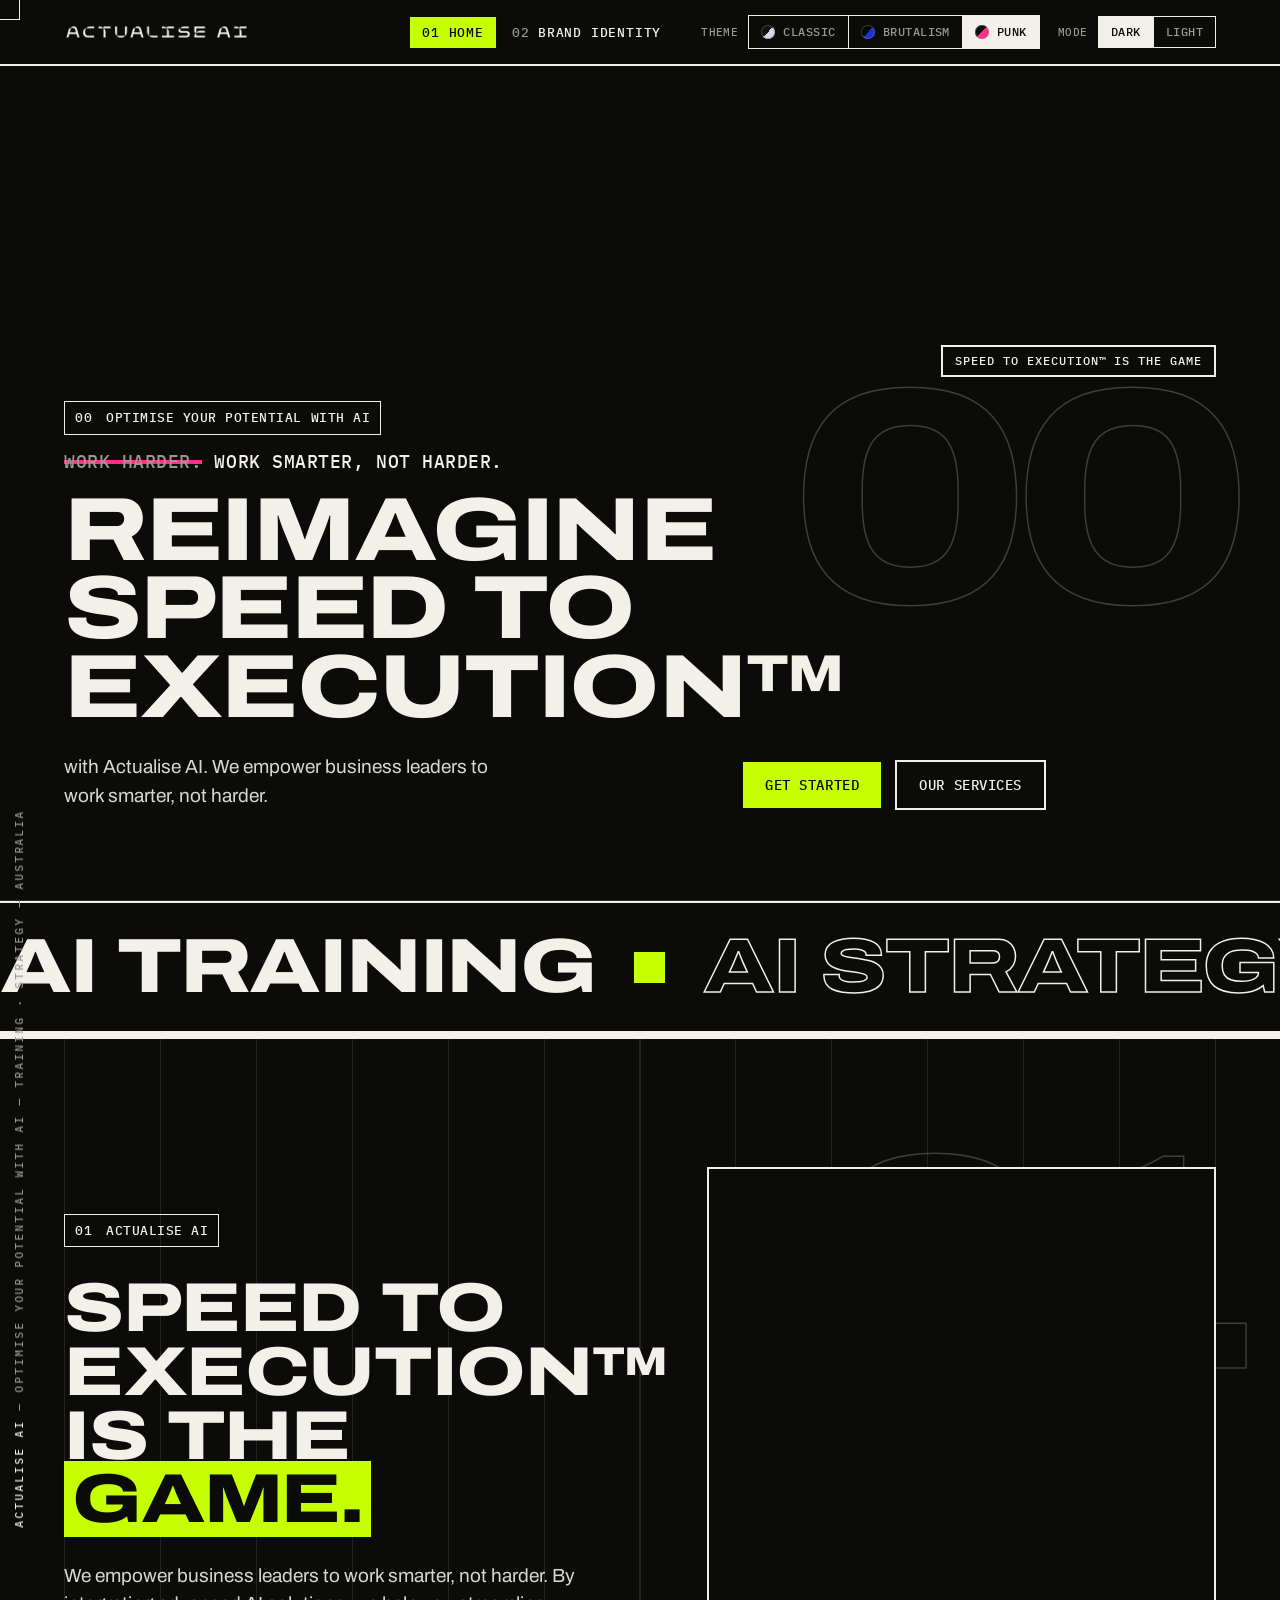
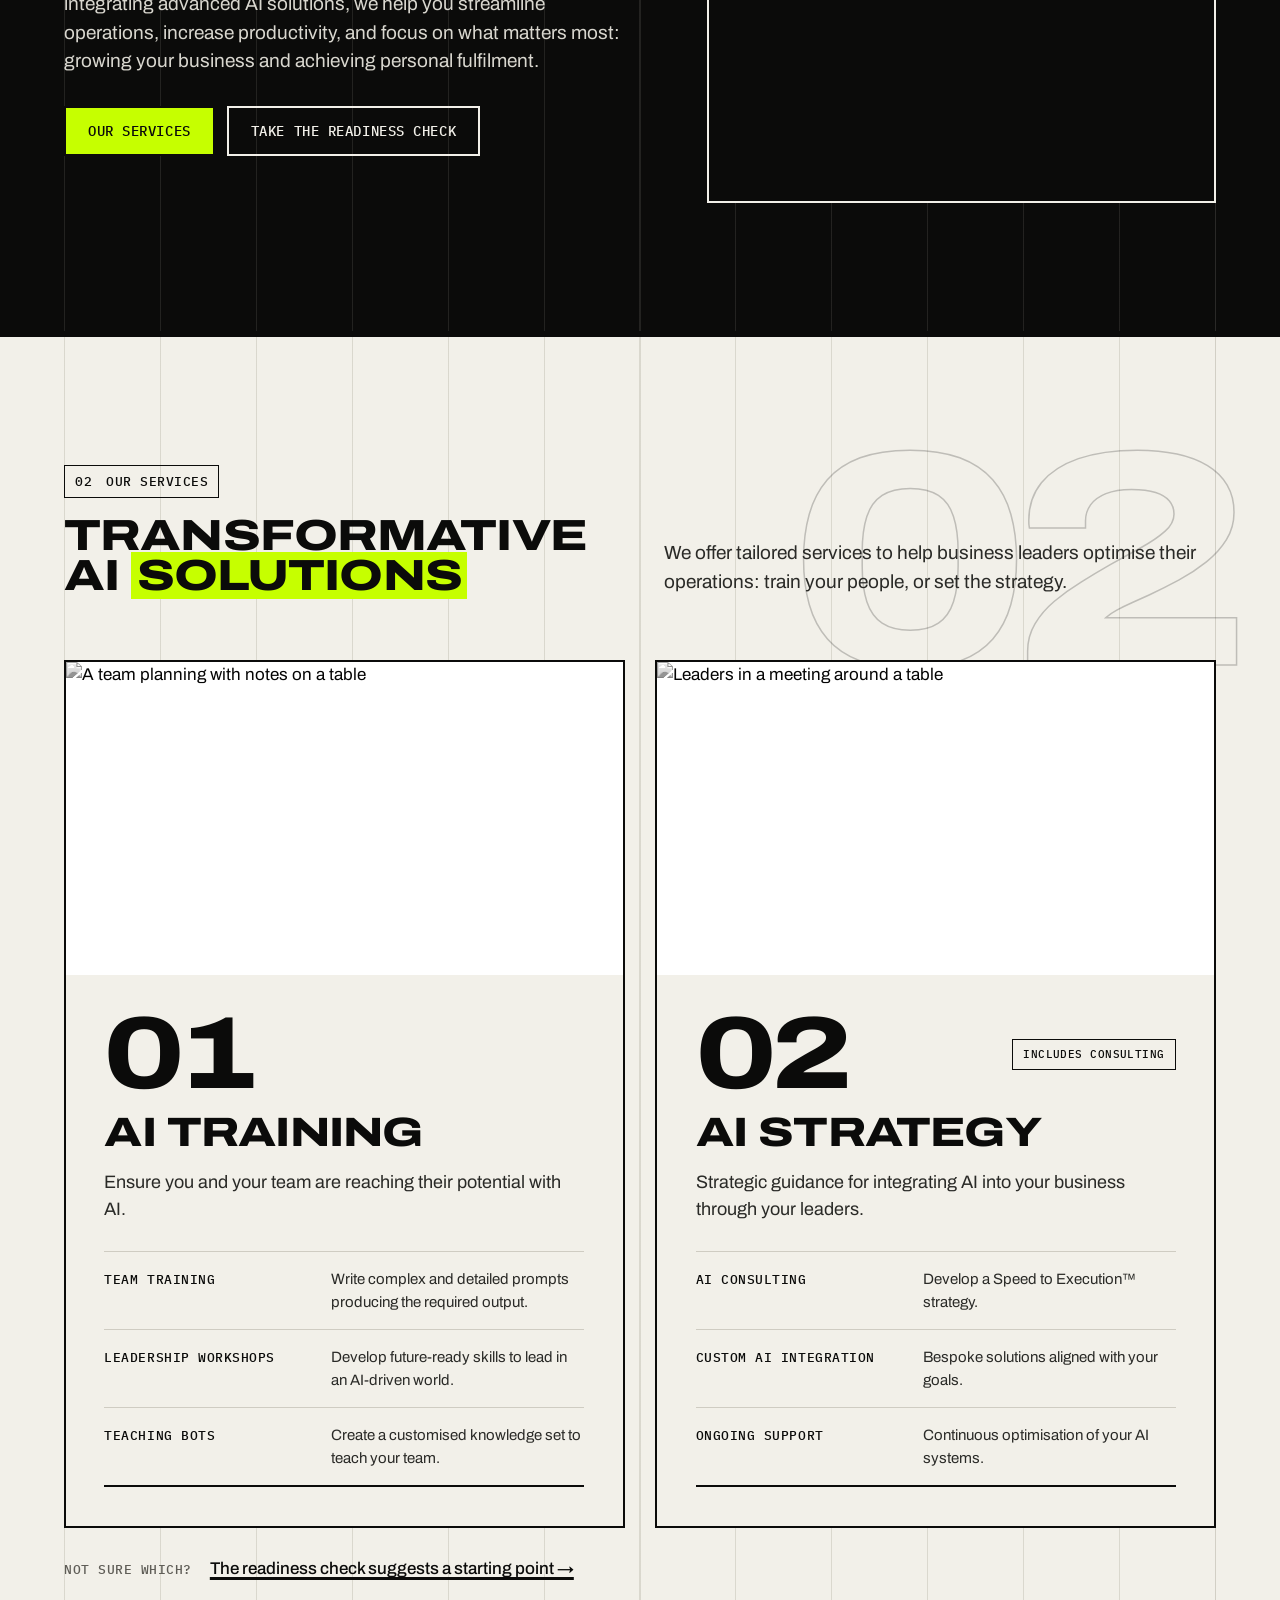
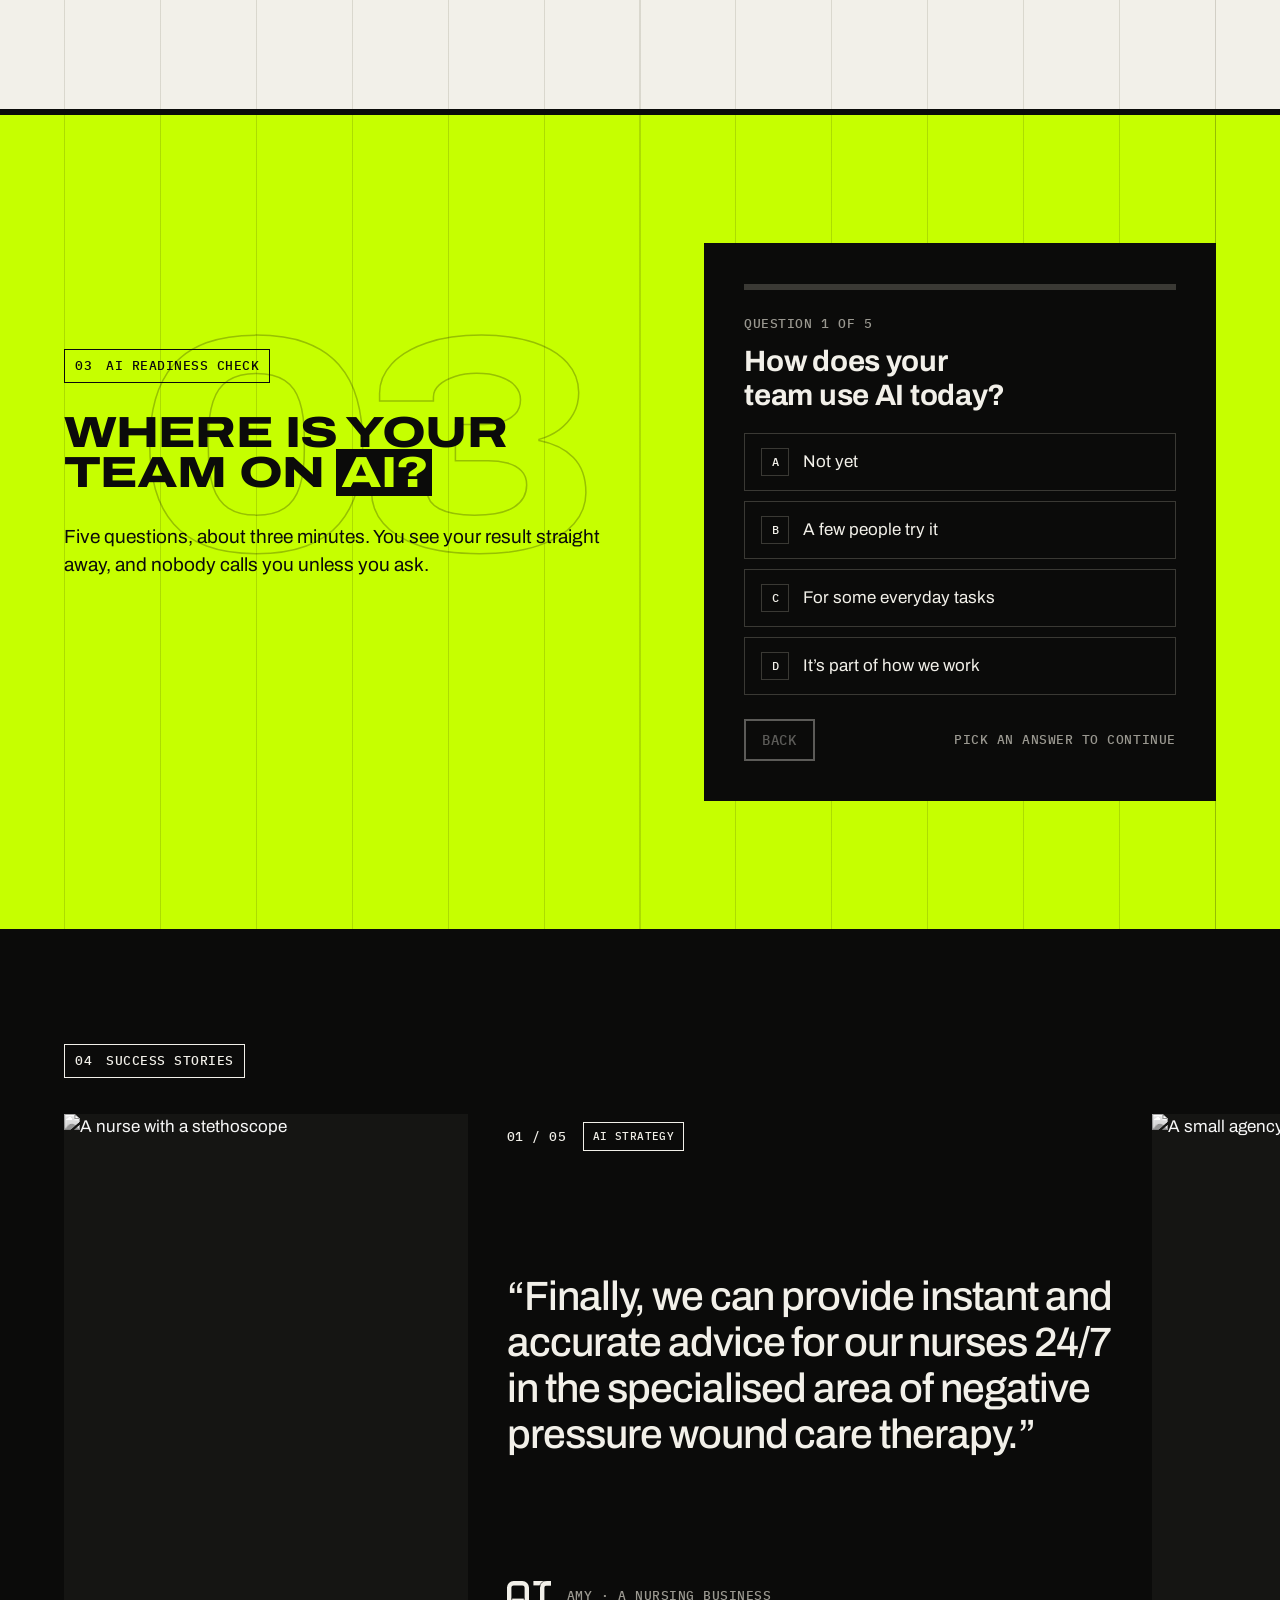
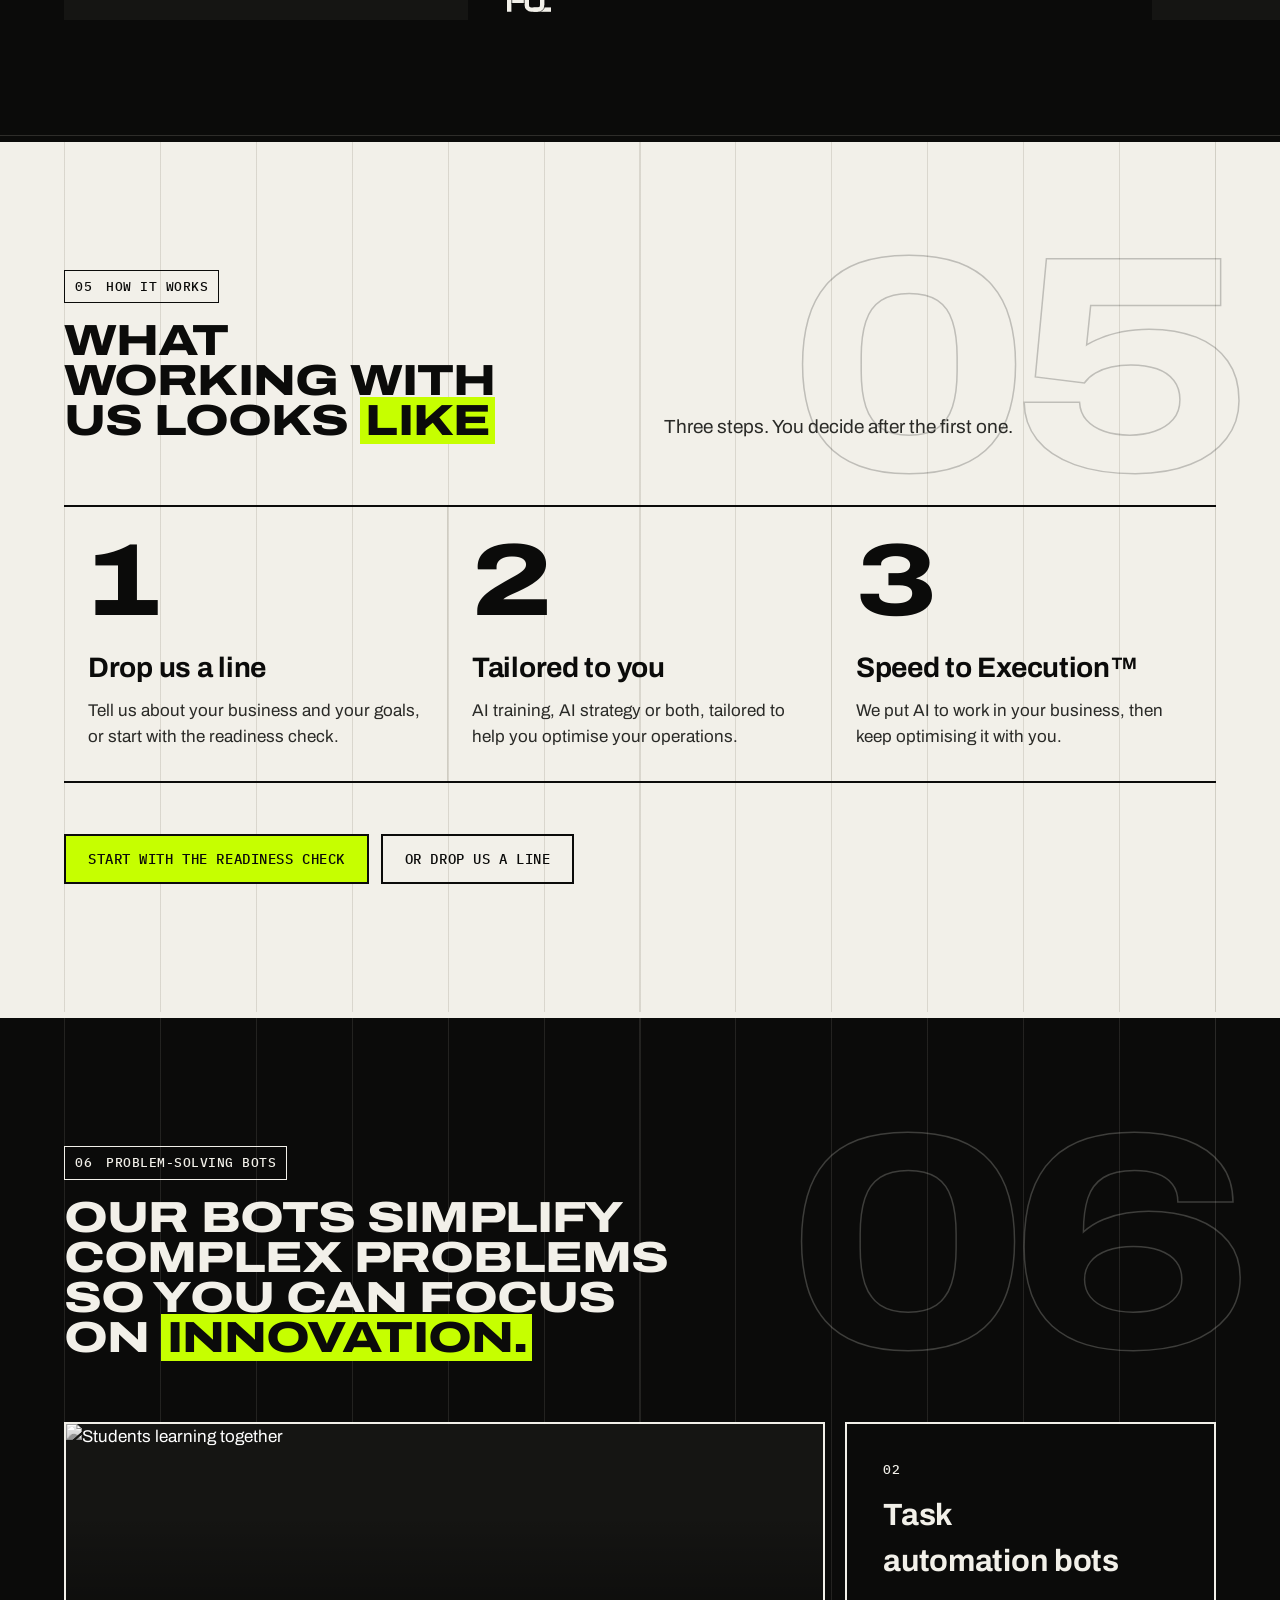
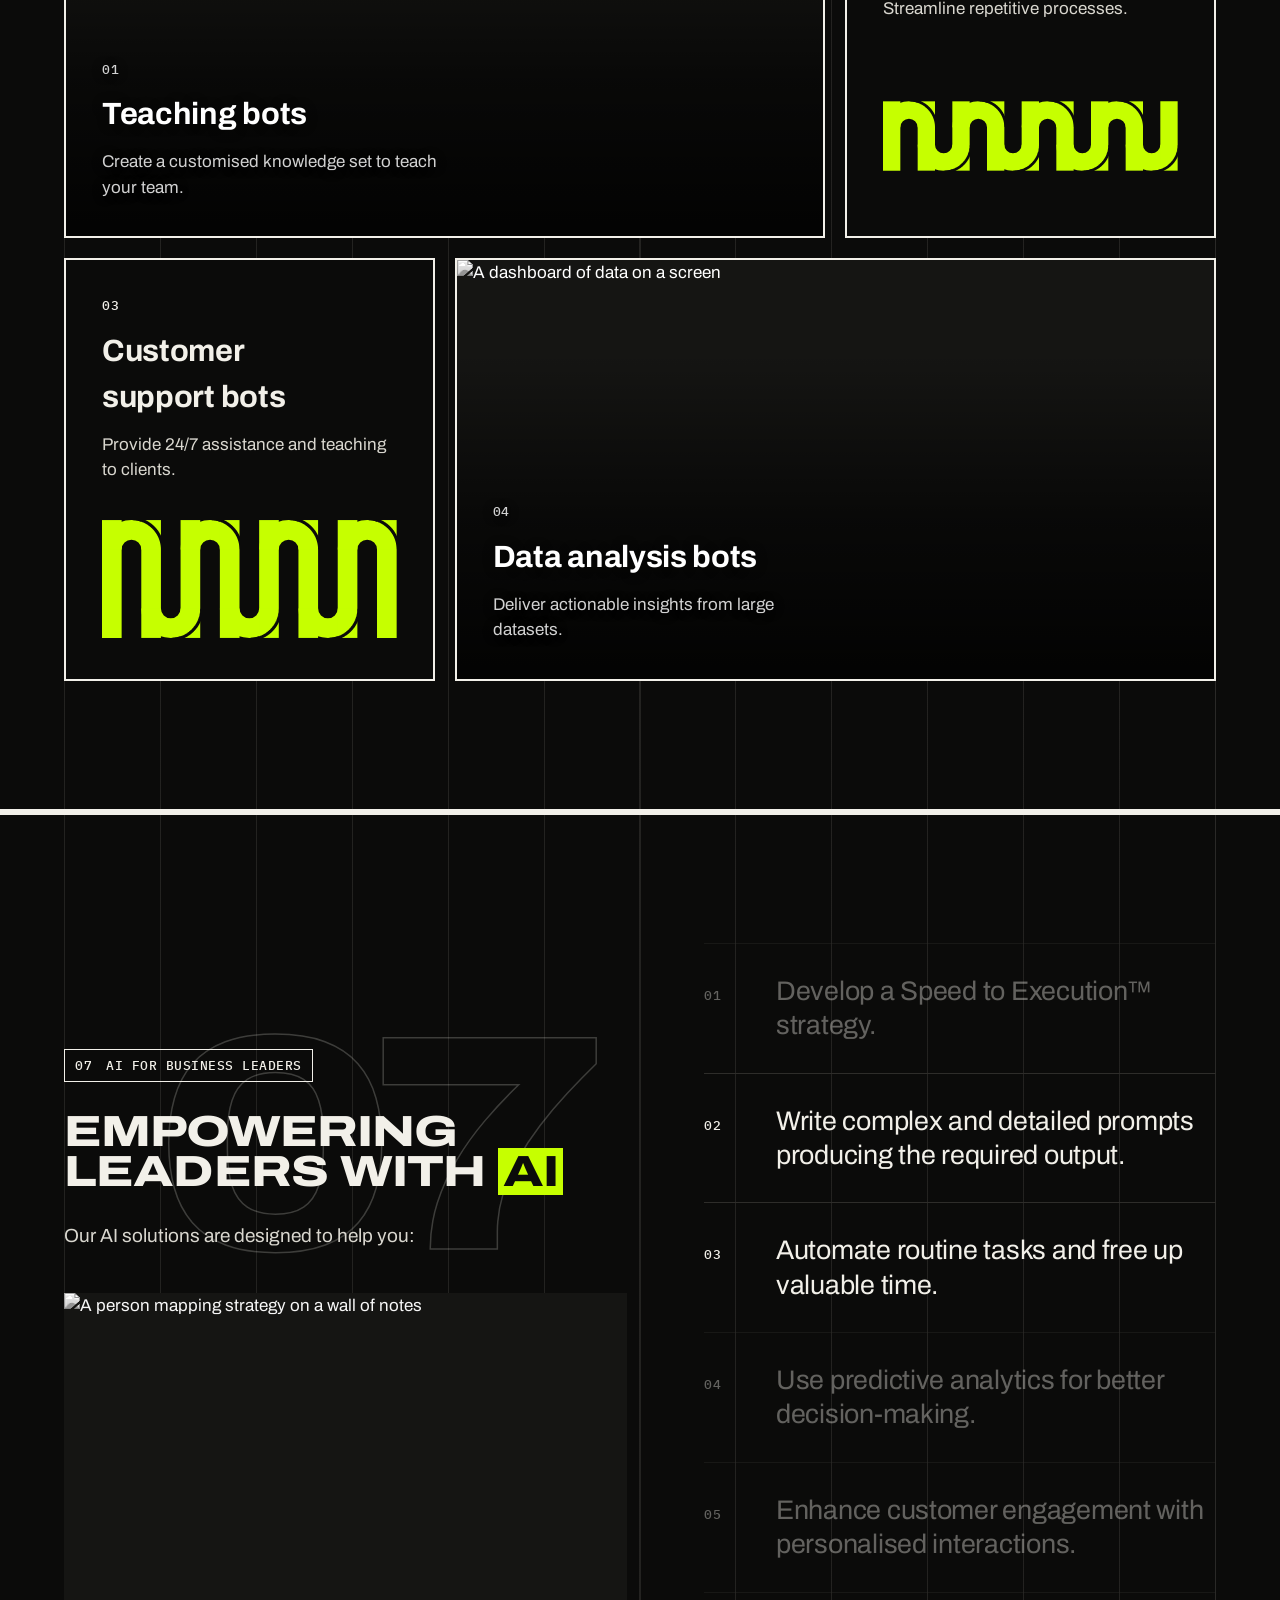
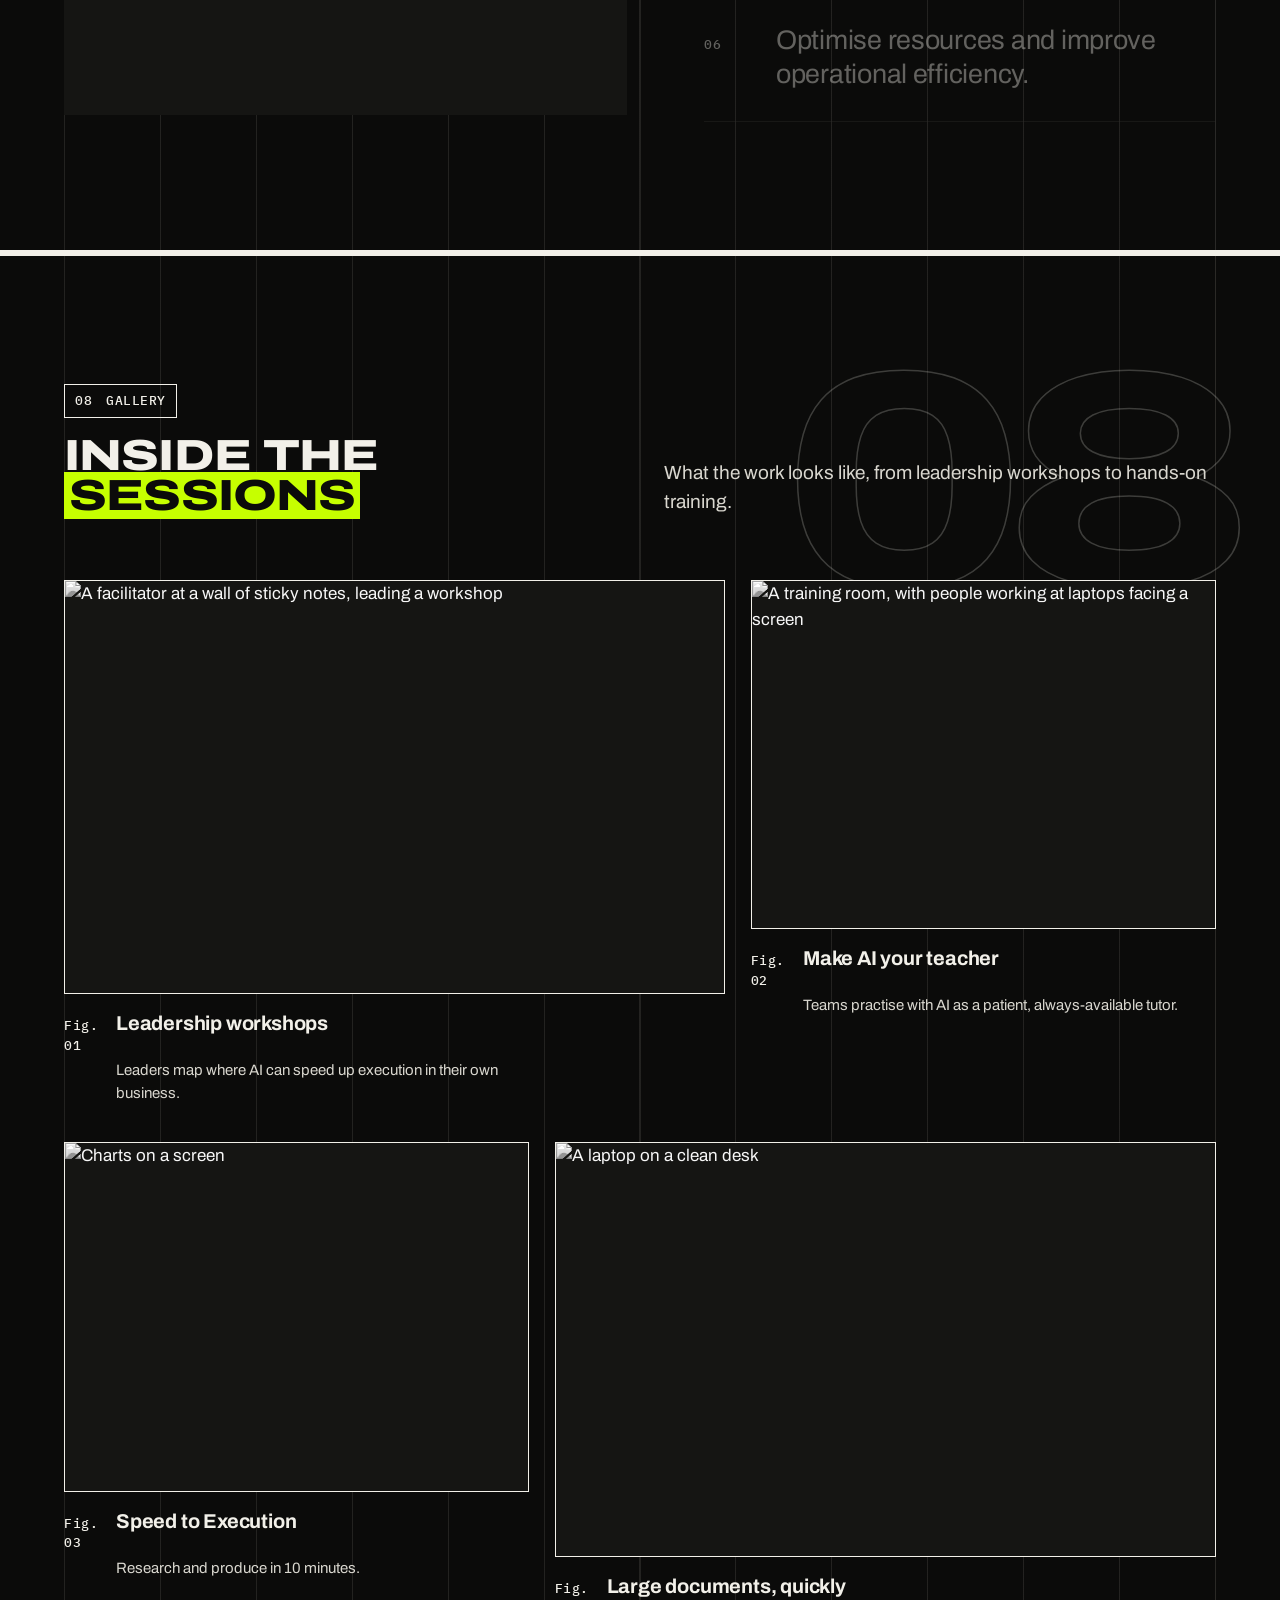
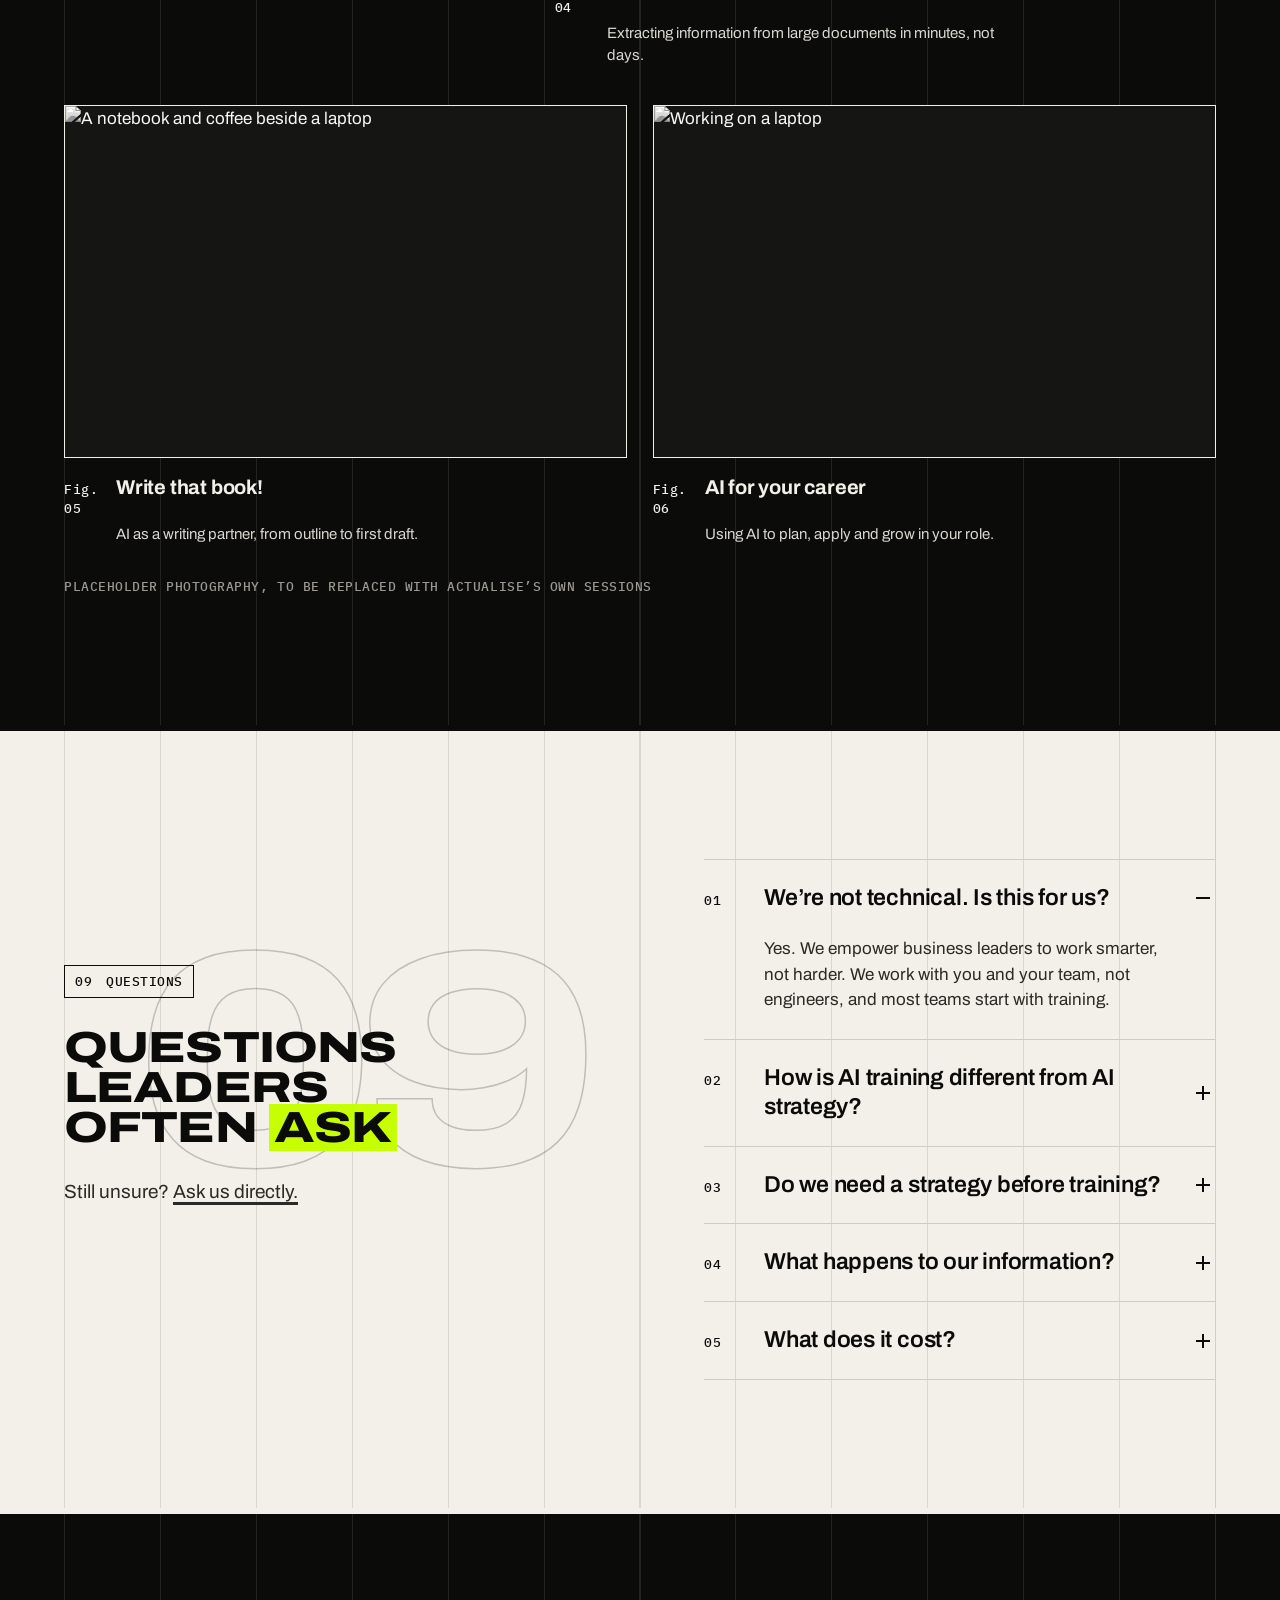
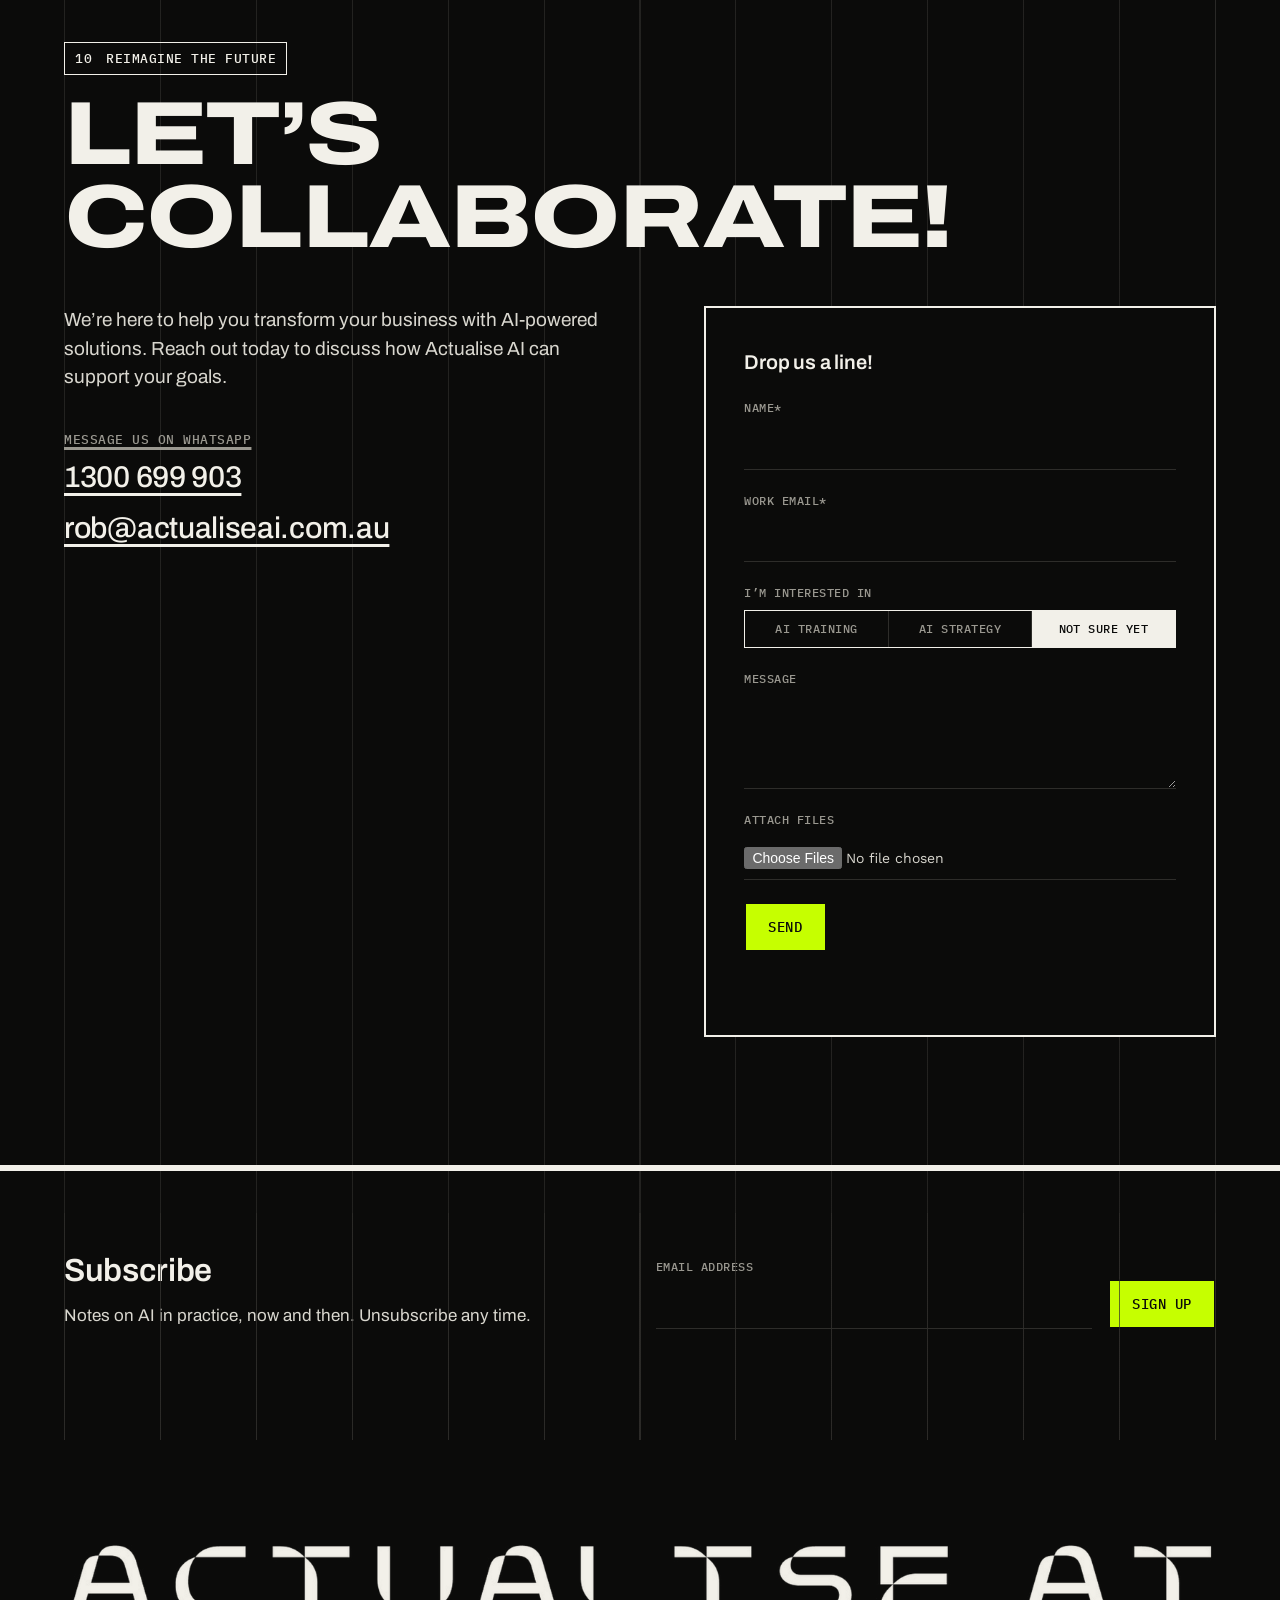
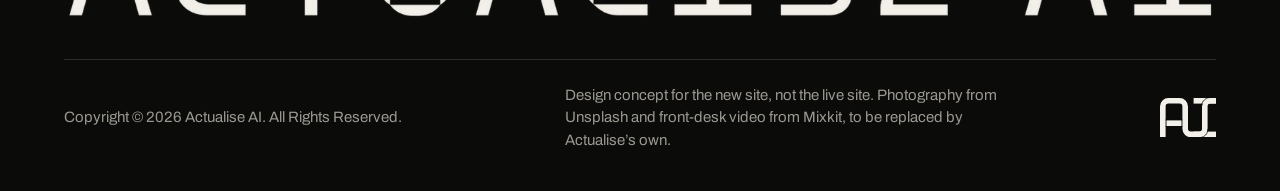
==== commit 551dd7b7: "AI mark: the A's crossbar fills one grid row (centred on y 108, edges at 96 and 120) Co-Authored-By:" ====
--- a/index.html
+++ b/index.html
@@ -316,7 +316,7 @@
 <body>
 <header class="top">
   <div class="wrap bar">
-    <a class="brand" href="./" data-nav aria-label="Actualise AI home"><span class="brand-wm"><span class="wm" role="img" aria-label="Actualise AI"></span></span><span class="brand-mark"><svg class="sym" aria-hidden="true" viewBox="0 0 240 168"><mask id="aim1" maskUnits="userSpaceOnUse" x="-1000" y="-1000" width="4000" height="4000"><rect x="-1000" y="-1000" width="4000" height="4000" fill="#fff"></rect><path d="M25.92,88V120" fill="none" stroke="#000" stroke-width="3.84"></path><path d="M94.08,88V120" fill="none" stroke="#000" stroke-width="3.84"></path><path d="M168,169.92L168.33,169.92L168.66,169.91L168.99,169.91L169.32,169.9L169.65,169.88L169.98,169.87L170.31,169.85L170.65,169.83L170.98,169.8L171.3,169.78L171.63,169.75L171.96,169.71L172.29,169.68L172.62,169.64L172.95,169.6L173.28,169.55L173.6,169.5L173.93,169.45L174.26,169.4L174.58,169.34L174.91,169.29L175.24,169.22L175.56,169.16L175.88,169.09L176.21,169.02L176.53,168.95L176.85,168.87L177.17,168.79L177.49,168.71L177.81,168.63L178.13,168.54L178.45,168.45L178.77,168.36L179.09,168.26L179.4,168.16L179.72,168.06L180.03,167.96L180.35,167.85L180.66,167.74L180.97,167.63L181.28,167.52L181.59,167.4L181.9,167.28L182.21,167.16L182.51,167.03L182.82,166.91L183.12,166.77L183.42,166.64L183.73,166.51L184.03,166.37L184.32,166.23L184.62,166.08L184.92,165.94L185.22,165.79L185.51,165.64L185.8,165.48L186.09,165.32L186.38,165.17L186.67,165L186.96,164.84L187.25,164.67L187.53,164.5L187.81,164.33L188.09,164.16L188.37,163.98L188.65,163.8L188.93,163.62L189.2,163.44L189.48,163.25L189.75,163.06L190.02,162.87L190.29,162.68L190.56,162.48L190.82,162.28L191.08,162.08L191.35,161.88L191.61,161.68L191.86,161.47L192.12,161.26L192.37,161.05L192.63,160.83L192.88,160.62L193.13,160.4L193.37,160.18L193.62,159.96L193.86,159.73L194.1,159.51L194.34,159.28L194.58,159.05L194.81,158.81L195.05,158.58L195.28,158.34L195.51,158.1L195.73,157.86L195.96,157.62L196.18,157.37L196.4,157.13L196.62,156.88L196.83,156.63L197.05,156.37L197.26,156.12L197.47,155.86L197.68,155.61L197.88,155.35L198.08,155.08L198.28,154.82L198.48,154.56L198.68,154.29L198.87,154.02L199.06,153.75L199.25,153.48L199.44,153.2L199.62,152.93L199.8,152.65L199.98,152.37L200.16,152.09L200.33,151.81L200.5,151.53L200.67,151.25L200.84,150.96L201,150.67L201.17,150.38L201.32,150.09L201.48,149.8L201.64,149.51L201.79,149.22L201.94,148.92L202.08,148.62L202.23,148.32L202.37,148.03L202.51,147.73L202.64,147.42L202.77,147.12L202.91,146.82L203.03,146.51L203.16,146.21L203.28,145.9L203.4,145.59L203.52,145.28L203.63,144.97L203.74,144.66L203.85,144.35L203.96,144.03L204.06,143.72L204.16,143.4L204.26,143.09L204.36,142.77L204.45,142.45L204.54,142.13L204.63,141.81L204.71,141.49L204.79,141.17L204.87,140.85L204.95,140.53L205.02,140.21L205.09,139.88L205.16,139.56L205.22,139.24L205.29,138.91L205.34,138.58L205.4,138.26L205.45,137.93L205.5,137.6L205.55,137.28L205.6,136.95L205.64,136.62L205.68,136.29L205.71,135.96L205.75,135.63L205.78,135.3L205.8,134.98L205.83,134.65L205.85,134.31L205.87,133.98L205.88,133.65L205.9,133.32L205.91,132.99L205.91,132.66L205.92,132.33L205.92,132" fill="none" stroke="#000" stroke-width="3.84"></path><path d="M178.08,35.67L178.09,35.34L178.09,35.01L178.1,34.68L178.12,34.35L178.13,34.02L178.15,33.69L178.17,33.35L178.2,33.02L178.22,32.7L178.25,32.37L178.29,32.04L178.32,31.71L178.36,31.38L178.4,31.05L178.45,30.72L178.5,30.4L178.55,30.07L178.6,29.74L178.66,29.42L178.71,29.09L178.78,28.76L178.84,28.44L178.91,28.12L178.98,27.79L179.05,27.47L179.13,27.15L179.21,26.83L179.29,26.51L179.37,26.19L179.46,25.87L179.55,25.55L179.64,25.23L179.74,24.91L179.84,24.6L179.94,24.28L180.04,23.97L180.15,23.65L180.26,23.34L180.37,23.03L180.48,22.72L180.6,22.41L180.72,22.1L180.84,21.79L180.97,21.49L181.09,21.18L181.23,20.88L181.36,20.58L181.49,20.27L181.63,19.97L181.77,19.68L181.92,19.38L182.06,19.08L182.21,18.78L182.36,18.49L182.52,18.2L182.68,17.91L182.83,17.62L183,17.33L183.16,17.04L183.33,16.75L183.5,16.47L183.67,16.19L183.84,15.91L184.02,15.63L184.2,15.35L184.38,15.07L184.56,14.8L184.75,14.52L184.94,14.25L185.13,13.98L185.32,13.71L185.52,13.44L185.72,13.18L185.92,12.92L186.12,12.65L186.32,12.39L186.53,12.14L186.74,11.88L186.95,11.63L187.17,11.37L187.38,11.12L187.6,10.87L187.82,10.63L188.04,10.38L188.27,10.14L188.49,9.9L188.72,9.66L188.95,9.42L189.19,9.19L189.42,8.95L189.66,8.72L189.9,8.49L190.14,8.27L190.38,8.04L190.63,7.82L190.87,7.6L191.12,7.38L191.37,7.17L191.63,6.95L191.88,6.74L192.14,6.53L192.39,6.32L192.65,6.12L192.92,5.92L193.18,5.72L193.44,5.52L193.71,5.32L193.98,5.13L194.25,4.94L194.52,4.75L194.8,4.56L195.07,4.38L195.35,4.2L195.63,4.02L195.91,3.84L196.19,3.67L196.47,3.5L196.75,3.33L197.04,3.16L197.33,3L197.62,2.83L197.91,2.68L198.2,2.52L198.49,2.36L198.78,2.21L199.08,2.06L199.38,1.92L199.68,1.77L199.97,1.63L200.27,1.49L200.58,1.36L200.88,1.23L201.18,1.09L201.49,0.97L201.79,0.84L202.1,0.72L202.41,0.6L202.72,0.48L203.03,0.37L203.34,0.26L203.65,0.15L203.97,0.04L204.28,-0.06L204.6,-0.16L204.91,-0.26L205.23,-0.36L205.55,-0.45L205.87,-0.54L206.19,-0.63L206.51,-0.71L206.83,-0.79L207.15,-0.87L207.47,-0.95L207.79,-1.02L208.12,-1.09L208.44,-1.16L208.76,-1.22L209.09,-1.29L209.42,-1.34L209.74,-1.4L210.07,-1.45L210.4,-1.5L210.72,-1.55L211.05,-1.6L211.38,-1.64L211.71,-1.68L212.04,-1.71L212.37,-1.75L212.7,-1.78L213.02,-1.8L213.35,-1.83L213.69,-1.85L214.02,-1.87L214.35,-1.88L214.68,-1.9L215.01,-1.91L215.34,-1.91L215.67,-1.92L216,-1.92" fill="none" stroke="#000" stroke-width="3.84"></path></mask><g mask="url(#aim1)"><path d="M12,168V36A24,24 0 0 1 36,12H84A24,24 0 0 1 108,36V132A24,24 0 0 0 132,156H168A24,24 0 0 0 192,132V36A24,24 0 0 1 216,12H240" fill="none" stroke="currentColor" stroke-width="24" stroke-linecap="butt"></path><path d="M0,104H120" fill="none" stroke="currentColor" stroke-width="24" stroke-linecap="butt"></path><path d="M144,12H240" fill="none" stroke="currentColor" stroke-width="24" stroke-linecap="butt"></path><path d="M144,156H240" fill="none" stroke="currentColor" stroke-width="24" stroke-linecap="butt"></path></g></svg></span></a>
+    <a class="brand" href="./" data-nav aria-label="Actualise AI home"><span class="brand-wm"><span class="wm" role="img" aria-label="Actualise AI"></span></span><span class="brand-mark"><svg class="sym" aria-hidden="true" viewBox="0 0 240 168"><mask id="aim1" maskUnits="userSpaceOnUse" x="-1000" y="-1000" width="4000" height="4000"><rect x="-1000" y="-1000" width="4000" height="4000" fill="#fff"></rect><path d="M25.92,92V124" fill="none" stroke="#000" stroke-width="3.84"></path><path d="M94.08,92V124" fill="none" stroke="#000" stroke-width="3.84"></path><path d="M168,169.92L168.33,169.92L168.66,169.91L168.99,169.91L169.32,169.9L169.65,169.88L169.98,169.87L170.31,169.85L170.65,169.83L170.98,169.8L171.3,169.78L171.63,169.75L171.96,169.71L172.29,169.68L172.62,169.64L172.95,169.6L173.28,169.55L173.6,169.5L173.93,169.45L174.26,169.4L174.58,169.34L174.91,169.29L175.24,169.22L175.56,169.16L175.88,169.09L176.21,169.02L176.53,168.95L176.85,168.87L177.17,168.79L177.49,168.71L177.81,168.63L178.13,168.54L178.45,168.45L178.77,168.36L179.09,168.26L179.4,168.16L179.72,168.06L180.03,167.96L180.35,167.85L180.66,167.74L180.97,167.63L181.28,167.52L181.59,167.4L181.9,167.28L182.21,167.16L182.51,167.03L182.82,166.91L183.12,166.77L183.42,166.64L183.73,166.51L184.03,166.37L184.32,166.23L184.62,166.08L184.92,165.94L185.22,165.79L185.51,165.64L185.8,165.48L186.09,165.32L186.38,165.17L186.67,165L186.96,164.84L187.25,164.67L187.53,164.5L187.81,164.33L188.09,164.16L188.37,163.98L188.65,163.8L188.93,163.62L189.2,163.44L189.48,163.25L189.75,163.06L190.02,162.87L190.29,162.68L190.56,162.48L190.82,162.28L191.08,162.08L191.35,161.88L191.61,161.68L191.86,161.47L192.12,161.26L192.37,161.05L192.63,160.83L192.88,160.62L193.13,160.4L193.37,160.18L193.62,159.96L193.86,159.73L194.1,159.51L194.34,159.28L194.58,159.05L194.81,158.81L195.05,158.58L195.28,158.34L195.51,158.1L195.73,157.86L195.96,157.62L196.18,157.37L196.4,157.13L196.62,156.88L196.83,156.63L197.05,156.37L197.26,156.12L197.47,155.86L197.68,155.61L197.88,155.35L198.08,155.08L198.28,154.82L198.48,154.56L198.68,154.29L198.87,154.02L199.06,153.75L199.25,153.48L199.44,153.2L199.62,152.93L199.8,152.65L199.98,152.37L200.16,152.09L200.33,151.81L200.5,151.53L200.67,151.25L200.84,150.96L201,150.67L201.17,150.38L201.32,150.09L201.48,149.8L201.64,149.51L201.79,149.22L201.94,148.92L202.08,148.62L202.23,148.32L202.37,148.03L202.51,147.73L202.64,147.42L202.77,147.12L202.91,146.82L203.03,146.51L203.16,146.21L203.28,145.9L203.4,145.59L203.52,145.28L203.63,144.97L203.74,144.66L203.85,144.35L203.96,144.03L204.06,143.72L204.16,143.4L204.26,143.09L204.36,142.77L204.45,142.45L204.54,142.13L204.63,141.81L204.71,141.49L204.79,141.17L204.87,140.85L204.95,140.53L205.02,140.21L205.09,139.88L205.16,139.56L205.22,139.24L205.29,138.91L205.34,138.58L205.4,138.26L205.45,137.93L205.5,137.6L205.55,137.28L205.6,136.95L205.64,136.62L205.68,136.29L205.71,135.96L205.75,135.63L205.78,135.3L205.8,134.98L205.83,134.65L205.85,134.31L205.87,133.98L205.88,133.65L205.9,133.32L205.91,132.99L205.91,132.66L205.92,132.33L205.92,132" fill="none" stroke="#000" stroke-width="3.84"></path><path d="M178.08,35.67L178.09,35.34L178.09,35.01L178.1,34.68L178.12,34.35L178.13,34.02L178.15,33.69L178.17,33.35L178.2,33.02L178.22,32.7L178.25,32.37L178.29,32.04L178.32,31.71L178.36,31.38L178.4,31.05L178.45,30.72L178.5,30.4L178.55,30.07L178.6,29.74L178.66,29.42L178.71,29.09L178.78,28.76L178.84,28.44L178.91,28.12L178.98,27.79L179.05,27.47L179.13,27.15L179.21,26.83L179.29,26.51L179.37,26.19L179.46,25.87L179.55,25.55L179.64,25.23L179.74,24.91L179.84,24.6L179.94,24.28L180.04,23.97L180.15,23.65L180.26,23.34L180.37,23.03L180.48,22.72L180.6,22.41L180.72,22.1L180.84,21.79L180.97,21.49L181.09,21.18L181.23,20.88L181.36,20.58L181.49,20.27L181.63,19.97L181.77,19.68L181.92,19.38L182.06,19.08L182.21,18.78L182.36,18.49L182.52,18.2L182.68,17.91L182.83,17.62L183,17.33L183.16,17.04L183.33,16.75L183.5,16.47L183.67,16.19L183.84,15.91L184.02,15.63L184.2,15.35L184.38,15.07L184.56,14.8L184.75,14.52L184.94,14.25L185.13,13.98L185.32,13.71L185.52,13.44L185.72,13.18L185.92,12.92L186.12,12.65L186.32,12.39L186.53,12.14L186.74,11.88L186.95,11.63L187.17,11.37L187.38,11.12L187.6,10.87L187.82,10.63L188.04,10.38L188.27,10.14L188.49,9.9L188.72,9.66L188.95,9.42L189.19,9.19L189.42,8.95L189.66,8.72L189.9,8.49L190.14,8.27L190.38,8.04L190.63,7.82L190.87,7.6L191.12,7.38L191.37,7.17L191.63,6.95L191.88,6.74L192.14,6.53L192.39,6.32L192.65,6.12L192.92,5.92L193.18,5.72L193.44,5.52L193.71,5.32L193.98,5.13L194.25,4.94L194.52,4.75L194.8,4.56L195.07,4.38L195.35,4.2L195.63,4.02L195.91,3.84L196.19,3.67L196.47,3.5L196.75,3.33L197.04,3.16L197.33,3L197.62,2.83L197.91,2.68L198.2,2.52L198.49,2.36L198.78,2.21L199.08,2.06L199.38,1.92L199.68,1.77L199.97,1.63L200.27,1.49L200.58,1.36L200.88,1.23L201.18,1.09L201.49,0.97L201.79,0.84L202.1,0.72L202.41,0.6L202.72,0.48L203.03,0.37L203.34,0.26L203.65,0.15L203.97,0.04L204.28,-0.06L204.6,-0.16L204.91,-0.26L205.23,-0.36L205.55,-0.45L205.87,-0.54L206.19,-0.63L206.51,-0.71L206.83,-0.79L207.15,-0.87L207.47,-0.95L207.79,-1.02L208.12,-1.09L208.44,-1.16L208.76,-1.22L209.09,-1.29L209.42,-1.34L209.74,-1.4L210.07,-1.45L210.4,-1.5L210.72,-1.55L211.05,-1.6L211.38,-1.64L211.71,-1.68L212.04,-1.71L212.37,-1.75L212.7,-1.78L213.02,-1.8L213.35,-1.83L213.69,-1.85L214.02,-1.87L214.35,-1.88L214.68,-1.9L215.01,-1.91L215.34,-1.91L215.67,-1.92L216,-1.92" fill="none" stroke="#000" stroke-width="3.84"></path></mask><g mask="url(#aim1)"><path d="M12,168V36A24,24 0 0 1 36,12H84A24,24 0 0 1 108,36V132A24,24 0 0 0 132,156H168A24,24 0 0 0 192,132V36A24,24 0 0 1 216,12H240" fill="none" stroke="currentColor" stroke-width="24" stroke-linecap="butt"></path><path d="M0,108H120" fill="none" stroke="currentColor" stroke-width="24" stroke-linecap="butt"></path><path d="M144,12H240" fill="none" stroke="currentColor" stroke-width="24" stroke-linecap="butt"></path><path d="M144,156H240" fill="none" stroke="currentColor" stroke-width="24" stroke-linecap="butt"></path></g></svg></span></a>
     <nav class="primary" aria-label="Primary"><a class="nav-top" href="./" data-nav aria-current="page">Home</a>
       <a class="nav-top" href="identity/" data-nav>Brand identity</a></nav>
     <div class="display">
@@ -329,7 +329,7 @@
   </div>
   
 </header>
-<div class="veil intro" aria-hidden="true"><div class="veil-mark"><svg class="sym" aria-hidden="true" viewBox="0 0 240 168"><mask id="aim2" maskUnits="userSpaceOnUse" x="-1000" y="-1000" width="4000" height="4000"><rect x="-1000" y="-1000" width="4000" height="4000" fill="#fff"></rect><path class="hair" d="M25.92,88V120" fill="none" stroke="#000" stroke-width="3.84"></path><path class="hair" d="M94.08,88V120" fill="none" stroke="#000" stroke-width="3.84"></path><path class="hair" d="M168,169.92L168.33,169.92L168.66,169.91L168.99,169.91L169.32,169.9L169.65,169.88L169.98,169.87L170.31,169.85L170.65,169.83L170.98,169.8L171.3,169.78L171.63,169.75L171.96,169.71L172.29,169.68L172.62,169.64L172.95,169.6L173.28,169.55L173.6,169.5L173.93,169.45L174.26,169.4L174.58,169.34L174.91,169.29L175.24,169.22L175.56,169.16L175.88,169.09L176.21,169.02L176.53,168.95L176.85,168.87L177.17,168.79L177.49,168.71L177.81,168.63L178.13,168.54L178.45,168.45L178.77,168.36L179.09,168.26L179.4,168.16L179.72,168.06L180.03,167.96L180.35,167.85L180.66,167.74L180.97,167.63L181.28,167.52L181.59,167.4L181.9,167.28L182.21,167.16L182.51,167.03L182.82,166.91L183.12,166.77L183.42,166.64L183.73,166.51L184.03,166.37L184.32,166.23L184.62,166.08L184.92,165.94L185.22,165.79L185.51,165.64L185.8,165.48L186.09,165.32L186.38,165.17L186.67,165L186.96,164.84L187.25,164.67L187.53,164.5L187.81,164.33L188.09,164.16L188.37,163.98L188.65,163.8L188.93,163.62L189.2,163.44L189.48,163.25L189.75,163.06L190.02,162.87L190.29,162.68L190.56,162.48L190.82,162.28L191.08,162.08L191.35,161.88L191.61,161.68L191.86,161.47L192.12,161.26L192.37,161.05L192.63,160.83L192.88,160.62L193.13,160.4L193.37,160.18L193.62,159.96L193.86,159.73L194.1,159.51L194.34,159.28L194.58,159.05L194.81,158.81L195.05,158.58L195.28,158.34L195.51,158.1L195.73,157.86L195.96,157.62L196.18,157.37L196.4,157.13L196.62,156.88L196.83,156.63L197.05,156.37L197.26,156.12L197.47,155.86L197.68,155.61L197.88,155.35L198.08,155.08L198.28,154.82L198.48,154.56L198.68,154.29L198.87,154.02L199.06,153.75L199.25,153.48L199.44,153.2L199.62,152.93L199.8,152.65L199.98,152.37L200.16,152.09L200.33,151.81L200.5,151.53L200.67,151.25L200.84,150.96L201,150.67L201.17,150.38L201.32,150.09L201.48,149.8L201.64,149.51L201.79,149.22L201.94,148.92L202.08,148.62L202.23,148.32L202.37,148.03L202.51,147.73L202.64,147.42L202.77,147.12L202.91,146.82L203.03,146.51L203.16,146.21L203.28,145.9L203.4,145.59L203.52,145.28L203.63,144.97L203.74,144.66L203.85,144.35L203.96,144.03L204.06,143.72L204.16,143.4L204.26,143.09L204.36,142.77L204.45,142.45L204.54,142.13L204.63,141.81L204.71,141.49L204.79,141.17L204.87,140.85L204.95,140.53L205.02,140.21L205.09,139.88L205.16,139.56L205.22,139.24L205.29,138.91L205.34,138.58L205.4,138.26L205.45,137.93L205.5,137.6L205.55,137.28L205.6,136.95L205.64,136.62L205.68,136.29L205.71,135.96L205.75,135.63L205.78,135.3L205.8,134.98L205.83,134.65L205.85,134.31L205.87,133.98L205.88,133.65L205.9,133.32L205.91,132.99L205.91,132.66L205.92,132.33L205.92,132" fill="none" stroke="#000" stroke-width="3.84"></path><path class="hair" d="M178.08,35.67L178.09,35.34L178.09,35.01L178.1,34.68L178.12,34.35L178.13,34.02L178.15,33.69L178.17,33.35L178.2,33.02L178.22,32.7L178.25,32.37L178.29,32.04L178.32,31.71L178.36,31.38L178.4,31.05L178.45,30.72L178.5,30.4L178.55,30.07L178.6,29.74L178.66,29.42L178.71,29.09L178.78,28.76L178.84,28.44L178.91,28.12L178.98,27.79L179.05,27.47L179.13,27.15L179.21,26.83L179.29,26.51L179.37,26.19L179.46,25.87L179.55,25.55L179.64,25.23L179.74,24.91L179.84,24.6L179.94,24.28L180.04,23.97L180.15,23.65L180.26,23.34L180.37,23.03L180.48,22.72L180.6,22.41L180.72,22.1L180.84,21.79L180.97,21.49L181.09,21.18L181.23,20.88L181.36,20.58L181.49,20.27L181.63,19.97L181.77,19.68L181.92,19.38L182.06,19.08L182.21,18.78L182.36,18.49L182.52,18.2L182.68,17.91L182.83,17.62L183,17.33L183.16,17.04L183.33,16.75L183.5,16.47L183.67,16.19L183.84,15.91L184.02,15.63L184.2,15.35L184.38,15.07L184.56,14.8L184.75,14.52L184.94,14.25L185.13,13.98L185.32,13.71L185.52,13.44L185.72,13.18L185.92,12.92L186.12,12.65L186.32,12.39L186.53,12.14L186.74,11.88L186.95,11.63L187.17,11.37L187.38,11.12L187.6,10.87L187.82,10.63L188.04,10.38L188.27,10.14L188.49,9.9L188.72,9.66L188.95,9.42L189.19,9.19L189.42,8.95L189.66,8.72L189.9,8.49L190.14,8.27L190.38,8.04L190.63,7.82L190.87,7.6L191.12,7.38L191.37,7.17L191.63,6.95L191.88,6.74L192.14,6.53L192.39,6.32L192.65,6.12L192.92,5.92L193.18,5.72L193.44,5.52L193.71,5.32L193.98,5.13L194.25,4.94L194.52,4.75L194.8,4.56L195.07,4.38L195.35,4.2L195.63,4.02L195.91,3.84L196.19,3.67L196.47,3.5L196.75,3.33L197.04,3.16L197.33,3L197.62,2.83L197.91,2.68L198.2,2.52L198.49,2.36L198.78,2.21L199.08,2.06L199.38,1.92L199.68,1.77L199.97,1.63L200.27,1.49L200.58,1.36L200.88,1.23L201.18,1.09L201.49,0.97L201.79,0.84L202.1,0.72L202.41,0.6L202.72,0.48L203.03,0.37L203.34,0.26L203.65,0.15L203.97,0.04L204.28,-0.06L204.6,-0.16L204.91,-0.26L205.23,-0.36L205.55,-0.45L205.87,-0.54L206.19,-0.63L206.51,-0.71L206.83,-0.79L207.15,-0.87L207.47,-0.95L207.79,-1.02L208.12,-1.09L208.44,-1.16L208.76,-1.22L209.09,-1.29L209.42,-1.34L209.74,-1.4L210.07,-1.45L210.4,-1.5L210.72,-1.55L211.05,-1.6L211.38,-1.64L211.71,-1.68L212.04,-1.71L212.37,-1.75L212.7,-1.78L213.02,-1.8L213.35,-1.83L213.69,-1.85L214.02,-1.87L214.35,-1.88L214.68,-1.9L215.01,-1.91L215.34,-1.91L215.67,-1.92L216,-1.92" fill="none" stroke="#000" stroke-width="3.84"></path></mask><g mask="url(#aim2)"><path class="furrow" pathLength="1" d="M12,168V36A24,24 0 0 1 36,12H84A24,24 0 0 1 108,36V132A24,24 0 0 0 132,156H168A24,24 0 0 0 192,132V36A24,24 0 0 1 216,12H240" fill="none" stroke="currentColor" stroke-width="24" stroke-linecap="butt"></path><path class="crossrun" pathLength="1" style="animation-delay: 0.00s" d="M0,104H120" fill="none" stroke="currentColor" stroke-width="24" stroke-linecap="butt"></path><path class="crossrun" pathLength="1" style="animation-delay: 0.15s" d="M144,12H240" fill="none" stroke="currentColor" stroke-width="24" stroke-linecap="butt"></path><path class="crossrun" pathLength="1" style="animation-delay: 0.30s" d="M144,156H240" fill="none" stroke="currentColor" stroke-width="24" stroke-linecap="butt"></path></g></svg></div><div class="veil-wm"><span class="wm" role="img" aria-label="Actualise AI"></span></div></div>
+<div class="veil intro" aria-hidden="true"><div class="veil-mark"><svg class="sym" aria-hidden="true" viewBox="0 0 240 168"><mask id="aim2" maskUnits="userSpaceOnUse" x="-1000" y="-1000" width="4000" height="4000"><rect x="-1000" y="-1000" width="4000" height="4000" fill="#fff"></rect><path class="hair" d="M25.92,92V124" fill="none" stroke="#000" stroke-width="3.84"></path><path class="hair" d="M94.08,92V124" fill="none" stroke="#000" stroke-width="3.84"></path><path class="hair" d="M168,169.92L168.33,169.92L168.66,169.91L168.99,169.91L169.32,169.9L169.65,169.88L169.98,169.87L170.31,169.85L170.65,169.83L170.98,169.8L171.3,169.78L171.63,169.75L171.96,169.71L172.29,169.68L172.62,169.64L172.95,169.6L173.28,169.55L173.6,169.5L173.93,169.45L174.26,169.4L174.58,169.34L174.91,169.29L175.24,169.22L175.56,169.16L175.88,169.09L176.21,169.02L176.53,168.95L176.85,168.87L177.17,168.79L177.49,168.71L177.81,168.63L178.13,168.54L178.45,168.45L178.77,168.36L179.09,168.26L179.4,168.16L179.72,168.06L180.03,167.96L180.35,167.85L180.66,167.74L180.97,167.63L181.28,167.52L181.59,167.4L181.9,167.28L182.21,167.16L182.51,167.03L182.82,166.91L183.12,166.77L183.42,166.64L183.73,166.51L184.03,166.37L184.32,166.23L184.62,166.08L184.92,165.94L185.22,165.79L185.51,165.64L185.8,165.48L186.09,165.32L186.38,165.17L186.67,165L186.96,164.84L187.25,164.67L187.53,164.5L187.81,164.33L188.09,164.16L188.37,163.98L188.65,163.8L188.93,163.62L189.2,163.44L189.48,163.25L189.75,163.06L190.02,162.87L190.29,162.68L190.56,162.48L190.82,162.28L191.08,162.08L191.35,161.88L191.61,161.68L191.86,161.47L192.12,161.26L192.37,161.05L192.63,160.83L192.88,160.62L193.13,160.4L193.37,160.18L193.62,159.96L193.86,159.73L194.1,159.51L194.34,159.28L194.58,159.05L194.81,158.81L195.05,158.58L195.28,158.34L195.51,158.1L195.73,157.86L195.96,157.62L196.18,157.37L196.4,157.13L196.62,156.88L196.83,156.63L197.05,156.37L197.26,156.12L197.47,155.86L197.68,155.61L197.88,155.35L198.08,155.08L198.28,154.82L198.48,154.56L198.68,154.29L198.87,154.02L199.06,153.75L199.25,153.48L199.44,153.2L199.62,152.93L199.8,152.65L199.98,152.37L200.16,152.09L200.33,151.81L200.5,151.53L200.67,151.25L200.84,150.96L201,150.67L201.17,150.38L201.32,150.09L201.48,149.8L201.64,149.51L201.79,149.22L201.94,148.92L202.08,148.62L202.23,148.32L202.37,148.03L202.51,147.73L202.64,147.42L202.77,147.12L202.91,146.82L203.03,146.51L203.16,146.21L203.28,145.9L203.4,145.59L203.52,145.28L203.63,144.97L203.74,144.66L203.85,144.35L203.96,144.03L204.06,143.72L204.16,143.4L204.26,143.09L204.36,142.77L204.45,142.45L204.54,142.13L204.63,141.81L204.71,141.49L204.79,141.17L204.87,140.85L204.95,140.53L205.02,140.21L205.09,139.88L205.16,139.56L205.22,139.24L205.29,138.91L205.34,138.58L205.4,138.26L205.45,137.93L205.5,137.6L205.55,137.28L205.6,136.95L205.64,136.62L205.68,136.29L205.71,135.96L205.75,135.63L205.78,135.3L205.8,134.98L205.83,134.65L205.85,134.31L205.87,133.98L205.88,133.65L205.9,133.32L205.91,132.99L205.91,132.66L205.92,132.33L205.92,132" fill="none" stroke="#000" stroke-width="3.84"></path><path class="hair" d="M178.08,35.67L178.09,35.34L178.09,35.01L178.1,34.68L178.12,34.35L178.13,34.02L178.15,33.69L178.17,33.35L178.2,33.02L178.22,32.7L178.25,32.37L178.29,32.04L178.32,31.71L178.36,31.38L178.4,31.05L178.45,30.72L178.5,30.4L178.55,30.07L178.6,29.74L178.66,29.42L178.71,29.09L178.78,28.76L178.84,28.44L178.91,28.12L178.98,27.79L179.05,27.47L179.13,27.15L179.21,26.83L179.29,26.51L179.37,26.19L179.46,25.87L179.55,25.55L179.64,25.23L179.74,24.91L179.84,24.6L179.94,24.28L180.04,23.97L180.15,23.65L180.26,23.34L180.37,23.03L180.48,22.72L180.6,22.41L180.72,22.1L180.84,21.79L180.97,21.49L181.09,21.18L181.23,20.88L181.36,20.58L181.49,20.27L181.63,19.97L181.77,19.68L181.92,19.38L182.06,19.08L182.21,18.78L182.36,18.49L182.52,18.2L182.68,17.91L182.83,17.62L183,17.33L183.16,17.04L183.33,16.75L183.5,16.47L183.67,16.19L183.84,15.91L184.02,15.63L184.2,15.35L184.38,15.07L184.56,14.8L184.75,14.52L184.94,14.25L185.13,13.98L185.32,13.71L185.52,13.44L185.72,13.18L185.92,12.92L186.12,12.65L186.32,12.39L186.53,12.14L186.74,11.88L186.95,11.63L187.17,11.37L187.38,11.12L187.6,10.87L187.82,10.63L188.04,10.38L188.27,10.14L188.49,9.9L188.72,9.66L188.95,9.42L189.19,9.19L189.42,8.95L189.66,8.72L189.9,8.49L190.14,8.27L190.38,8.04L190.63,7.82L190.87,7.6L191.12,7.38L191.37,7.17L191.63,6.95L191.88,6.74L192.14,6.53L192.39,6.32L192.65,6.12L192.92,5.92L193.18,5.72L193.44,5.52L193.71,5.32L193.98,5.13L194.25,4.94L194.52,4.75L194.8,4.56L195.07,4.38L195.35,4.2L195.63,4.02L195.91,3.84L196.19,3.67L196.47,3.5L196.75,3.33L197.04,3.16L197.33,3L197.62,2.83L197.91,2.68L198.2,2.52L198.49,2.36L198.78,2.21L199.08,2.06L199.38,1.92L199.68,1.77L199.97,1.63L200.27,1.49L200.58,1.36L200.88,1.23L201.18,1.09L201.49,0.97L201.79,0.84L202.1,0.72L202.41,0.6L202.72,0.48L203.03,0.37L203.34,0.26L203.65,0.15L203.97,0.04L204.28,-0.06L204.6,-0.16L204.91,-0.26L205.23,-0.36L205.55,-0.45L205.87,-0.54L206.19,-0.63L206.51,-0.71L206.83,-0.79L207.15,-0.87L207.47,-0.95L207.79,-1.02L208.12,-1.09L208.44,-1.16L208.76,-1.22L209.09,-1.29L209.42,-1.34L209.74,-1.4L210.07,-1.45L210.4,-1.5L210.72,-1.55L211.05,-1.6L211.38,-1.64L211.71,-1.68L212.04,-1.71L212.37,-1.75L212.7,-1.78L213.02,-1.8L213.35,-1.83L213.69,-1.85L214.02,-1.87L214.35,-1.88L214.68,-1.9L215.01,-1.91L215.34,-1.91L215.67,-1.92L216,-1.92" fill="none" stroke="#000" stroke-width="3.84"></path></mask><g mask="url(#aim2)"><path class="furrow" pathLength="1" d="M12,168V36A24,24 0 0 1 36,12H84A24,24 0 0 1 108,36V132A24,24 0 0 0 132,156H168A24,24 0 0 0 192,132V36A24,24 0 0 1 216,12H240" fill="none" stroke="currentColor" stroke-width="24" stroke-linecap="butt"></path><path class="crossrun" pathLength="1" style="animation-delay: 0.00s" d="M0,108H120" fill="none" stroke="currentColor" stroke-width="24" stroke-linecap="butt"></path><path class="crossrun" pathLength="1" style="animation-delay: 0.15s" d="M144,12H240" fill="none" stroke="currentColor" stroke-width="24" stroke-linecap="butt"></path><path class="crossrun" pathLength="1" style="animation-delay: 0.30s" d="M144,156H240" fill="none" stroke="currentColor" stroke-width="24" stroke-linecap="butt"></path></g></svg></div><div class="veil-wm"><span class="wm" role="img" aria-label="Actualise AI"></span></div></div>
 <div class="cursor" aria-hidden="true"><span class="cur-ring"></span><span class="cur-lab"></span></div>
 <p class="punk-only edge" aria-hidden="true"><b>Actualise AI</b> — Optimise your potential with AI — Training · Strategy — Australia</p>
 <main id="top">
@@ -396,7 +396,7 @@
 <section class="stories" id="stories">
   <div class="st-pin">
     <div class="wrap st-head"><p class="lab sl" data-n="04"><span class="num">04</span>Success stories</p><p class="lab st-hint">Keep scrolling →</p></div>
-    <div class="st-track"><figure class="st-panel"><figure class="photo st-img"><img src="https://images.unsplash.com/photo-1584432810601-6c7f27d2362b?auto=format&fit=crop&q=70&w=900" srcset="https://images.unsplash.com/photo-1584432810601-6c7f27d2362b?auto=format&fit=crop&q=70&w=480 480w, https://images.unsplash.com/photo-1584432810601-6c7f27d2362b?auto=format&fit=crop&q=70&w=800 800w, https://images.unsplash.com/photo-1584432810601-6c7f27d2362b?auto=format&fit=crop&q=70&w=1200 1200w, https://images.unsplash.com/photo-1584432810601-6c7f27d2362b?auto=format&fit=crop&q=70&w=1800 1800w" sizes="(min-width: 900px) 34vw, 100vw" alt="A nurse with a stethoscope" loading="lazy" decoding="async"></figure><div class="st-txt"><p class="st-meta"><span class="num">01 / 05</span><span class="lab st-svc">AI strategy</span></p><blockquote>“Finally, we can provide instant and accurate advice for our nurses 24/7 in the specialised area of negative pressure wound care therapy.”</blockquote><figcaption><svg class="sym" aria-hidden="true" viewBox="0 0 240 168"><mask id="aim3" maskUnits="userSpaceOnUse" x="-1000" y="-1000" width="4000" height="4000"><rect x="-1000" y="-1000" width="4000" height="4000" fill="#fff"></rect><path d="M25.92,88V120" fill="none" stroke="#000" stroke-width="3.84"></path><path d="M94.08,88V120" fill="none" stroke="#000" stroke-width="3.84"></path><path d="M168,169.92L168.33,169.92L168.66,169.91L168.99,169.91L169.32,169.9L169.65,169.88L169.98,169.87L170.31,169.85L170.65,169.83L170.98,169.8L171.3,169.78L171.63,169.75L171.96,169.71L172.29,169.68L172.62,169.64L172.95,169.6L173.28,169.55L173.6,169.5L173.93,169.45L174.26,169.4L174.58,169.34L174.91,169.29L175.24,169.22L175.56,169.16L175.88,169.09L176.21,169.02L176.53,168.95L176.85,168.87L177.17,168.79L177.49,168.71L177.81,168.63L178.13,168.54L178.45,168.45L178.77,168.36L179.09,168.26L179.4,168.16L179.72,168.06L180.03,167.96L180.35,167.85L180.66,167.74L180.97,167.63L181.28,167.52L181.59,167.4L181.9,167.28L182.21,167.16L182.51,167.03L182.82,166.91L183.12,166.77L183.42,166.64L183.73,166.51L184.03,166.37L184.32,166.23L184.62,166.08L184.92,165.94L185.22,165.79L185.51,165.64L185.8,165.48L186.09,165.32L186.38,165.17L186.67,165L186.96,164.84L187.25,164.67L187.53,164.5L187.81,164.33L188.09,164.16L188.37,163.98L188.65,163.8L188.93,163.62L189.2,163.44L189.48,163.25L189.75,163.06L190.02,162.87L190.29,162.68L190.56,162.48L190.82,162.28L191.08,162.08L191.35,161.88L191.61,161.68L191.86,161.47L192.12,161.26L192.37,161.05L192.63,160.83L192.88,160.62L193.13,160.4L193.37,160.18L193.62,159.96L193.86,159.73L194.1,159.51L194.34,159.28L194.58,159.05L194.81,158.81L195.05,158.58L195.28,158.34L195.51,158.1L195.73,157.86L195.96,157.62L196.18,157.37L196.4,157.13L196.62,156.88L196.83,156.63L197.05,156.37L197.26,156.12L197.47,155.86L197.68,155.61L197.88,155.35L198.08,155.08L198.28,154.82L198.48,154.56L198.68,154.29L198.87,154.02L199.06,153.75L199.25,153.48L199.44,153.2L199.62,152.93L199.8,152.65L199.98,152.37L200.16,152.09L200.33,151.81L200.5,151.53L200.67,151.25L200.84,150.96L201,150.67L201.17,150.38L201.32,150.09L201.48,149.8L201.64,149.51L201.79,149.22L201.94,148.92L202.08,148.62L202.23,148.32L202.37,148.03L202.51,147.73L202.64,147.42L202.77,147.12L202.91,146.82L203.03,146.51L203.16,146.21L203.28,145.9L203.4,145.59L203.52,145.28L203.63,144.97L203.74,144.66L203.85,144.35L203.96,144.03L204.06,143.72L204.16,143.4L204.26,143.09L204.36,142.77L204.45,142.45L204.54,142.13L204.63,141.81L204.71,141.49L204.79,141.17L204.87,140.85L204.95,140.53L205.02,140.21L205.09,139.88L205.16,139.56L205.22,139.24L205.29,138.91L205.34,138.58L205.4,138.26L205.45,137.93L205.5,137.6L205.55,137.28L205.6,136.95L205.64,136.62L205.68,136.29L205.71,135.96L205.75,135.63L205.78,135.3L205.8,134.98L205.83,134.65L205.85,134.31L205.87,133.98L205.88,133.65L205.9,133.32L205.91,132.99L205.91,132.66L205.92,132.33L205.92,132" fill="none" stroke="#000" stroke-width="3.84"></path><path d="M178.08,35.67L178.09,35.34L178.09,35.01L178.1,34.68L178.12,34.35L178.13,34.02L178.15,33.69L178.17,33.35L178.2,33.02L178.22,32.7L178.25,32.37L178.29,32.04L178.32,31.71L178.36,31.38L178.4,31.05L178.45,30.72L178.5,30.4L178.55,30.07L178.6,29.74L178.66,29.42L178.71,29.09L178.78,28.76L178.84,28.44L178.91,28.12L178.98,27.79L179.05,27.47L179.13,27.15L179.21,26.83L179.29,26.51L179.37,26.19L179.46,25.87L179.55,25.55L179.64,25.23L179.74,24.91L179.84,24.6L179.94,24.28L180.04,23.97L180.15,23.65L180.26,23.34L180.37,23.03L180.48,22.72L180.6,22.41L180.72,22.1L180.84,21.79L180.97,21.49L181.09,21.18L181.23,20.88L181.36,20.58L181.49,20.27L181.63,19.97L181.77,19.68L181.92,19.38L182.06,19.08L182.21,18.78L182.36,18.49L182.52,18.2L182.68,17.91L182.83,17.62L183,17.33L183.16,17.04L183.33,16.75L183.5,16.47L183.67,16.19L183.84,15.91L184.02,15.63L184.2,15.35L184.38,15.07L184.56,14.8L184.75,14.52L184.94,14.25L185.13,13.98L185.32,13.71L185.52,13.44L185.72,13.18L185.92,12.92L186.12,12.65L186.32,12.39L186.53,12.14L186.74,11.88L186.95,11.63L187.17,11.37L187.38,11.12L187.6,10.87L187.82,10.63L188.04,10.38L188.27,10.14L188.49,9.9L188.72,9.66L188.95,9.42L189.19,9.19L189.42,8.95L189.66,8.72L189.9,8.49L190.14,8.27L190.38,8.04L190.63,7.82L190.87,7.6L191.12,7.38L191.37,7.17L191.63,6.95L191.88,6.74L192.14,6.53L192.39,6.32L192.65,6.12L192.92,5.92L193.18,5.72L193.44,5.52L193.71,5.32L193.98,5.13L194.25,4.94L194.52,4.75L194.8,4.56L195.07,4.38L195.35,4.2L195.63,4.02L195.91,3.84L196.19,3.67L196.47,3.5L196.75,3.33L197.04,3.16L197.33,3L197.62,2.83L197.91,2.68L198.2,2.52L198.49,2.36L198.78,2.21L199.08,2.06L199.38,1.92L199.68,1.77L199.97,1.63L200.27,1.49L200.58,1.36L200.88,1.23L201.18,1.09L201.49,0.97L201.79,0.84L202.1,0.72L202.41,0.6L202.72,0.48L203.03,0.37L203.34,0.26L203.65,0.15L203.97,0.04L204.28,-0.06L204.6,-0.16L204.91,-0.26L205.23,-0.36L205.55,-0.45L205.87,-0.54L206.19,-0.63L206.51,-0.71L206.83,-0.79L207.15,-0.87L207.47,-0.95L207.79,-1.02L208.12,-1.09L208.44,-1.16L208.76,-1.22L209.09,-1.29L209.42,-1.34L209.74,-1.4L210.07,-1.45L210.4,-1.5L210.72,-1.55L211.05,-1.6L211.38,-1.64L211.71,-1.68L212.04,-1.71L212.37,-1.75L212.7,-1.78L213.02,-1.8L213.35,-1.83L213.69,-1.85L214.02,-1.87L214.35,-1.88L214.68,-1.9L215.01,-1.91L215.34,-1.91L215.67,-1.92L216,-1.92" fill="none" stroke="#000" stroke-width="3.84"></path></mask><g mask="url(#aim3)"><path d="M12,168V36A24,24 0 0 1 36,12H84A24,24 0 0 1 108,36V132A24,24 0 0 0 132,156H168A24,24 0 0 0 192,132V36A24,24 0 0 1 216,12H240" fill="none" stroke="currentColor" stroke-width="24" stroke-linecap="butt"></path><path d="M0,104H120" fill="none" stroke="currentColor" stroke-width="24" stroke-linecap="butt"></path><path d="M144,12H240" fill="none" stroke="currentColor" stroke-width="24" stroke-linecap="butt"></path><path d="M144,156H240" fill="none" stroke="currentColor" stroke-width="24" stroke-linecap="butt"></path></g></svg><span class="lab">Amy · A nursing business</span></figcaption></div></figure><figure class="st-panel"><figure class="photo st-img"><img src="https://images.unsplash.com/photo-1603195827187-459ab02554a0?auto=format&fit=crop&q=70&w=900" srcset="https://images.unsplash.com/photo-1603195827187-459ab02554a0?auto=format&fit=crop&q=70&w=480 480w, https://images.unsplash.com/photo-1603195827187-459ab02554a0?auto=format&fit=crop&q=70&w=800 800w, https://images.unsplash.com/photo-1603195827187-459ab02554a0?auto=format&fit=crop&q=70&w=1200 1200w, https://images.unsplash.com/photo-1603195827187-459ab02554a0?auto=format&fit=crop&q=70&w=1800 1800w" sizes="(min-width: 900px) 34vw, 100vw" alt="A small agency team working together at laptops" loading="lazy" decoding="async"></figure><div class="st-txt"><p class="st-meta"><span class="num">02 / 05</span><span class="lab st-svc">AI training</span></p><blockquote>“I’m amazed. I can now produce more client proposals as an output, which enables me to deal with other issues and I spend more time with my family.”</blockquote><figcaption><svg class="sym" aria-hidden="true" viewBox="0 0 240 168"><mask id="aim4" maskUnits="userSpaceOnUse" x="-1000" y="-1000" width="4000" height="4000"><rect x="-1000" y="-1000" width="4000" height="4000" fill="#fff"></rect><path d="M25.92,88V120" fill="none" stroke="#000" stroke-width="3.84"></path><path d="M94.08,88V120" fill="none" stroke="#000" stroke-width="3.84"></path><path d="M168,169.92L168.33,169.92L168.66,169.91L168.99,169.91L169.32,169.9L169.65,169.88L169.98,169.87L170.31,169.85L170.65,169.83L170.98,169.8L171.3,169.78L171.63,169.75L171.96,169.71L172.29,169.68L172.62,169.64L172.95,169.6L173.28,169.55L173.6,169.5L173.93,169.45L174.26,169.4L174.58,169.34L174.91,169.29L175.24,169.22L175.56,169.16L175.88,169.09L176.21,169.02L176.53,168.95L176.85,168.87L177.17,168.79L177.49,168.71L177.81,168.63L178.13,168.54L178.45,168.45L178.77,168.36L179.09,168.26L179.4,168.16L179.72,168.06L180.03,167.96L180.35,167.85L180.66,167.74L180.97,167.63L181.28,167.52L181.59,167.4L181.9,167.28L182.21,167.16L182.51,167.03L182.82,166.91L183.12,166.77L183.42,166.64L183.73,166.51L184.03,166.37L184.32,166.23L184.62,166.08L184.92,165.94L185.22,165.79L185.51,165.64L185.8,165.48L186.09,165.32L186.38,165.17L186.67,165L186.96,164.84L187.25,164.67L187.53,164.5L187.81,164.33L188.09,164.16L188.37,163.98L188.65,163.8L188.93,163.62L189.2,163.44L189.48,163.25L189.75,163.06L190.02,162.87L190.29,162.68L190.56,162.48L190.82,162.28L191.08,162.08L191.35,161.88L191.61,161.68L191.86,161.47L192.12,161.26L192.37,161.05L192.63,160.83L192.88,160.62L193.13,160.4L193.37,160.18L193.62,159.96L193.86,159.73L194.1,159.51L194.34,159.28L194.58,159.05L194.81,158.81L195.05,158.58L195.28,158.34L195.51,158.1L195.73,157.86L195.96,157.62L196.18,157.37L196.4,157.13L196.62,156.88L196.83,156.63L197.05,156.37L197.26,156.12L197.47,155.86L197.68,155.61L197.88,155.35L198.08,155.08L198.28,154.82L198.48,154.56L198.68,154.29L198.87,154.02L199.06,153.75L199.25,153.48L199.44,153.2L199.62,152.93L199.8,152.65L199.98,152.37L200.16,152.09L200.33,151.81L200.5,151.53L200.67,151.25L200.84,150.96L201,150.67L201.17,150.38L201.32,150.09L201.48,149.8L201.64,149.51L201.79,149.22L201.94,148.92L202.08,148.62L202.23,148.32L202.37,148.03L202.51,147.73L202.64,147.42L202.77,147.12L202.91,146.82L203.03,146.51L203.16,146.21L203.28,145.9L203.4,145.59L203.52,145.28L203.63,144.97L203.74,144.66L203.85,144.35L203.96,144.03L204.06,143.72L204.16,143.4L204.26,143.09L204.36,142.77L204.45,142.45L204.54,142.13L204.63,141.81L204.71,141.49L204.79,141.17L204.87,140.85L204.95,140.53L205.02,140.21L205.09,139.88L205.16,139.56L205.22,139.24L205.29,138.91L205.34,138.58L205.4,138.26L205.45,137.93L205.5,137.6L205.55,137.28L205.6,136.95L205.64,136.62L205.68,136.29L205.71,135.96L205.75,135.63L205.78,135.3L205.8,134.98L205.83,134.65L205.85,134.31L205.87,133.98L205.88,133.65L205.9,133.32L205.91,132.99L205.91,132.66L205.92,132.33L205.92,132" fill="none" stroke="#000" stroke-width="3.84"></path><path d="M178.08,35.67L178.09,35.34L178.09,35.01L178.1,34.68L178.12,34.35L178.13,34.02L178.15,33.69L178.17,33.35L178.2,33.02L178.22,32.7L178.25,32.37L178.29,32.04L178.32,31.71L178.36,31.38L178.4,31.05L178.45,30.72L178.5,30.4L178.55,30.07L178.6,29.74L178.66,29.42L178.71,29.09L178.78,28.76L178.84,28.44L178.91,28.12L178.98,27.79L179.05,27.47L179.13,27.15L179.21,26.83L179.29,26.51L179.37,26.19L179.46,25.87L179.55,25.55L179.64,25.23L179.74,24.91L179.84,24.6L179.94,24.28L180.04,23.97L180.15,23.65L180.26,23.34L180.37,23.03L180.48,22.72L180.6,22.41L180.72,22.1L180.84,21.79L180.97,21.49L181.09,21.18L181.23,20.88L181.36,20.58L181.49,20.27L181.63,19.97L181.77,19.68L181.92,19.38L182.06,19.08L182.21,18.78L182.36,18.49L182.52,18.2L182.68,17.91L182.83,17.62L183,17.33L183.16,17.04L183.33,16.75L183.5,16.47L183.67,16.19L183.84,15.91L184.02,15.63L184.2,15.35L184.38,15.07L184.56,14.8L184.75,14.52L184.94,14.25L185.13,13.98L185.32,13.71L185.52,13.44L185.72,13.18L185.92,12.92L186.12,12.65L186.32,12.39L186.53,12.14L186.74,11.88L186.95,11.63L187.17,11.37L187.38,11.12L187.6,10.87L187.82,10.63L188.04,10.38L188.27,10.14L188.49,9.9L188.72,9.66L188.95,9.42L189.19,9.19L189.42,8.95L189.66,8.72L189.9,8.49L190.14,8.27L190.38,8.04L190.63,7.82L190.87,7.6L191.12,7.38L191.37,7.17L191.63,6.95L191.88,6.74L192.14,6.53L192.39,6.32L192.65,6.12L192.92,5.92L193.18,5.72L193.44,5.52L193.71,5.32L193.98,5.13L194.25,4.94L194.52,4.75L194.8,4.56L195.07,4.38L195.35,4.2L195.63,4.02L195.91,3.84L196.19,3.67L196.47,3.5L196.75,3.33L197.04,3.16L197.33,3L197.62,2.83L197.91,2.68L198.2,2.52L198.49,2.36L198.78,2.21L199.08,2.06L199.38,1.92L199.68,1.77L199.97,1.63L200.27,1.49L200.58,1.36L200.88,1.23L201.18,1.09L201.49,0.97L201.79,0.84L202.1,0.72L202.41,0.6L202.72,0.48L203.03,0.37L203.34,0.26L203.65,0.15L203.97,0.04L204.28,-0.06L204.6,-0.16L204.91,-0.26L205.23,-0.36L205.55,-0.45L205.87,-0.54L206.19,-0.63L206.51,-0.71L206.83,-0.79L207.15,-0.87L207.47,-0.95L207.79,-1.02L208.12,-1.09L208.44,-1.16L208.76,-1.22L209.09,-1.29L209.42,-1.34L209.74,-1.4L210.07,-1.45L210.4,-1.5L210.72,-1.55L211.05,-1.6L211.38,-1.64L211.71,-1.68L212.04,-1.71L212.37,-1.75L212.7,-1.78L213.02,-1.8L213.35,-1.83L213.69,-1.85L214.02,-1.87L214.35,-1.88L214.68,-1.9L215.01,-1.91L215.34,-1.91L215.67,-1.92L216,-1.92" fill="none" stroke="#000" stroke-width="3.84"></path></mask><g mask="url(#aim4)"><path d="M12,168V36A24,24 0 0 1 36,12H84A24,24 0 0 1 108,36V132A24,24 0 0 0 132,156H168A24,24 0 0 0 192,132V36A24,24 0 0 1 216,12H240" fill="none" stroke="currentColor" stroke-width="24" stroke-linecap="butt"></path><path d="M0,104H120" fill="none" stroke="currentColor" stroke-width="24" stroke-linecap="butt"></path><path d="M144,12H240" fill="none" stroke="currentColor" stroke-width="24" stroke-linecap="butt"></path><path d="M144,156H240" fill="none" stroke="currentColor" stroke-width="24" stroke-linecap="butt"></path></g></svg><span class="lab">Andy · A digital media agency</span></figcaption></div></figure><figure class="st-panel"><figure class="photo st-img"><img src="https://images.unsplash.com/photo-1606326608606-aa0b62935f2b?auto=format&fit=crop&q=70&w=900" srcset="https://images.unsplash.com/photo-1606326608606-aa0b62935f2b?auto=format&fit=crop&q=70&w=480 480w, https://images.unsplash.com/photo-1606326608606-aa0b62935f2b?auto=format&fit=crop&q=70&w=800 800w, https://images.unsplash.com/photo-1606326608606-aa0b62935f2b?auto=format&fit=crop&q=70&w=1200 1200w, https://images.unsplash.com/photo-1606326608606-aa0b62935f2b?auto=format&fit=crop&q=70&w=1800 1800w" sizes="(min-width: 900px) 34vw, 100vw" alt="A pen marking a page of writing" loading="lazy" decoding="async"></figure><div class="st-txt"><p class="st-meta"><span class="num">03 / 05</span><span class="lab st-svc">AI training</span></p><blockquote>“After a few iterations, we can assess writing against a set of criteria more precisely and quickly. We have removed the human error and can deliver our clients more precise assessments and advice.”</blockquote><figcaption><svg class="sym" aria-hidden="true" viewBox="0 0 240 168"><mask id="aim5" maskUnits="userSpaceOnUse" x="-1000" y="-1000" width="4000" height="4000"><rect x="-1000" y="-1000" width="4000" height="4000" fill="#fff"></rect><path d="M25.92,88V120" fill="none" stroke="#000" stroke-width="3.84"></path><path d="M94.08,88V120" fill="none" stroke="#000" stroke-width="3.84"></path><path d="M168,169.92L168.33,169.92L168.66,169.91L168.99,169.91L169.32,169.9L169.65,169.88L169.98,169.87L170.31,169.85L170.65,169.83L170.98,169.8L171.3,169.78L171.63,169.75L171.96,169.71L172.29,169.68L172.62,169.64L172.95,169.6L173.28,169.55L173.6,169.5L173.93,169.45L174.26,169.4L174.58,169.34L174.91,169.29L175.24,169.22L175.56,169.16L175.88,169.09L176.21,169.02L176.53,168.95L176.85,168.87L177.17,168.79L177.49,168.71L177.81,168.63L178.13,168.54L178.45,168.45L178.77,168.36L179.09,168.26L179.4,168.16L179.72,168.06L180.03,167.96L180.35,167.85L180.66,167.74L180.97,167.63L181.28,167.52L181.59,167.4L181.9,167.28L182.21,167.16L182.51,167.03L182.82,166.91L183.12,166.77L183.42,166.64L183.73,166.51L184.03,166.37L184.32,166.23L184.62,166.08L184.92,165.94L185.22,165.79L185.51,165.64L185.8,165.48L186.09,165.32L186.38,165.17L186.67,165L186.96,164.84L187.25,164.67L187.53,164.5L187.81,164.33L188.09,164.16L188.37,163.98L188.65,163.8L188.93,163.62L189.2,163.44L189.48,163.25L189.75,163.06L190.02,162.87L190.29,162.68L190.56,162.48L190.82,162.28L191.08,162.08L191.35,161.88L191.61,161.68L191.86,161.47L192.12,161.26L192.37,161.05L192.63,160.83L192.88,160.62L193.13,160.4L193.37,160.18L193.62,159.96L193.86,159.73L194.1,159.51L194.34,159.28L194.58,159.05L194.81,158.81L195.05,158.58L195.28,158.34L195.51,158.1L195.73,157.86L195.96,157.62L196.18,157.37L196.4,157.13L196.62,156.88L196.83,156.63L197.05,156.37L197.26,156.12L197.47,155.86L197.68,155.61L197.88,155.35L198.08,155.08L198.28,154.82L198.48,154.56L198.68,154.29L198.87,154.02L199.06,153.75L199.25,153.48L199.44,153.2L199.62,152.93L199.8,152.65L199.98,152.37L200.16,152.09L200.33,151.81L200.5,151.53L200.67,151.25L200.84,150.96L201,150.67L201.17,150.38L201.32,150.09L201.48,149.8L201.64,149.51L201.79,149.22L201.94,148.92L202.08,148.62L202.23,148.32L202.37,148.03L202.51,147.73L202.64,147.42L202.77,147.12L202.91,146.82L203.03,146.51L203.16,146.21L203.28,145.9L203.4,145.59L203.52,145.28L203.63,144.97L203.74,144.66L203.85,144.35L203.96,144.03L204.06,143.72L204.16,143.4L204.26,143.09L204.36,142.77L204.45,142.45L204.54,142.13L204.63,141.81L204.71,141.49L204.79,141.17L204.87,140.85L204.95,140.53L205.02,140.21L205.09,139.88L205.16,139.56L205.22,139.24L205.29,138.91L205.34,138.58L205.4,138.26L205.45,137.93L205.5,137.6L205.55,137.28L205.6,136.95L205.64,136.62L205.68,136.29L205.71,135.96L205.75,135.63L205.78,135.3L205.8,134.98L205.83,134.65L205.85,134.31L205.87,133.98L205.88,133.65L205.9,133.32L205.91,132.99L205.91,132.66L205.92,132.33L205.92,132" fill="none" stroke="#000" stroke-width="3.84"></path><path d="M178.08,35.67L178.09,35.34L178.09,35.01L178.1,34.68L178.12,34.35L178.13,34.02L178.15,33.69L178.17,33.35L178.2,33.02L178.22,32.7L178.25,32.37L178.29,32.04L178.32,31.71L178.36,31.38L178.4,31.05L178.45,30.72L178.5,30.4L178.55,30.07L178.6,29.74L178.66,29.42L178.71,29.09L178.78,28.76L178.84,28.44L178.91,28.12L178.98,27.79L179.05,27.47L179.13,27.15L179.21,26.83L179.29,26.51L179.37,26.19L179.46,25.87L179.55,25.55L179.64,25.23L179.74,24.91L179.84,24.6L179.94,24.28L180.04,23.97L180.15,23.65L180.26,23.34L180.37,23.03L180.48,22.72L180.6,22.41L180.72,22.1L180.84,21.79L180.97,21.49L181.09,21.18L181.23,20.88L181.36,20.58L181.49,20.27L181.63,19.97L181.77,19.68L181.92,19.38L182.06,19.08L182.21,18.78L182.36,18.49L182.52,18.2L182.68,17.91L182.83,17.62L183,17.33L183.16,17.04L183.33,16.75L183.5,16.47L183.67,16.19L183.84,15.91L184.02,15.63L184.2,15.35L184.38,15.07L184.56,14.8L184.75,14.52L184.94,14.25L185.13,13.98L185.32,13.71L185.52,13.44L185.72,13.18L185.92,12.92L186.12,12.65L186.32,12.39L186.53,12.14L186.74,11.88L186.95,11.63L187.17,11.37L187.38,11.12L187.6,10.87L187.82,10.63L188.04,10.38L188.27,10.14L188.49,9.9L188.72,9.66L188.95,9.42L189.19,9.19L189.42,8.95L189.66,8.72L189.9,8.49L190.14,8.27L190.38,8.04L190.63,7.82L190.87,7.6L191.12,7.38L191.37,7.17L191.63,6.95L191.88,6.74L192.14,6.53L192.39,6.32L192.65,6.12L192.92,5.92L193.18,5.72L193.44,5.52L193.71,5.32L193.98,5.13L194.25,4.94L194.52,4.75L194.8,4.56L195.07,4.38L195.35,4.2L195.63,4.02L195.91,3.84L196.19,3.67L196.47,3.5L196.75,3.33L197.04,3.16L197.33,3L197.62,2.83L197.91,2.68L198.2,2.52L198.49,2.36L198.78,2.21L199.08,2.06L199.38,1.92L199.68,1.77L199.97,1.63L200.27,1.49L200.58,1.36L200.88,1.23L201.18,1.09L201.49,0.97L201.79,0.84L202.1,0.72L202.41,0.6L202.72,0.48L203.03,0.37L203.34,0.26L203.65,0.15L203.97,0.04L204.28,-0.06L204.6,-0.16L204.91,-0.26L205.23,-0.36L205.55,-0.45L205.87,-0.54L206.19,-0.63L206.51,-0.71L206.83,-0.79L207.15,-0.87L207.47,-0.95L207.79,-1.02L208.12,-1.09L208.44,-1.16L208.76,-1.22L209.09,-1.29L209.42,-1.34L209.74,-1.4L210.07,-1.45L210.4,-1.5L210.72,-1.55L211.05,-1.6L211.38,-1.64L211.71,-1.68L212.04,-1.71L212.37,-1.75L212.7,-1.78L213.02,-1.8L213.35,-1.83L213.69,-1.85L214.02,-1.87L214.35,-1.88L214.68,-1.9L215.01,-1.91L215.34,-1.91L215.67,-1.92L216,-1.92" fill="none" stroke="#000" stroke-width="3.84"></path></mask><g mask="url(#aim5)"><path d="M12,168V36A24,24 0 0 1 36,12H84A24,24 0 0 1 108,36V132A24,24 0 0 0 132,156H168A24,24 0 0 0 192,132V36A24,24 0 0 1 216,12H240" fill="none" stroke="currentColor" stroke-width="24" stroke-linecap="butt"></path><path d="M0,104H120" fill="none" stroke="currentColor" stroke-width="24" stroke-linecap="butt"></path><path d="M144,12H240" fill="none" stroke="currentColor" stroke-width="24" stroke-linecap="butt"></path><path d="M144,156H240" fill="none" stroke="currentColor" stroke-width="24" stroke-linecap="butt"></path></g></svg><span class="lab">An English teaching company</span></figcaption></div></figure><figure class="st-panel is-sample"><figure class="photo st-img"><img src="https://images.unsplash.com/photo-1556761175-5973dc0f32e7?auto=format&fit=crop&q=70&w=900" srcset="https://images.unsplash.com/photo-1556761175-5973dc0f32e7?auto=format&fit=crop&q=70&w=480 480w, https://images.unsplash.com/photo-1556761175-5973dc0f32e7?auto=format&fit=crop&q=70&w=800 800w, https://images.unsplash.com/photo-1556761175-5973dc0f32e7?auto=format&fit=crop&q=70&w=1200 1200w, https://images.unsplash.com/photo-1556761175-5973dc0f32e7?auto=format&fit=crop&q=70&w=1800 1800w" sizes="(min-width: 900px) 34vw, 100vw" alt="A presenter speaking to a seated group" loading="lazy" decoding="async"></figure><div class="st-txt"><p class="st-meta"><span class="num">04 / 05</span><span class="lab st-svc">Leadership workshop</span><span class="lab st-sample">Sample story · to be replaced</span></p><blockquote>“Our managers stopped avoiding AI. A week after the workshop they were drafting board papers with it.”</blockquote><figcaption><svg class="sym" aria-hidden="true" viewBox="0 0 240 168"><mask id="aim6" maskUnits="userSpaceOnUse" x="-1000" y="-1000" width="4000" height="4000"><rect x="-1000" y="-1000" width="4000" height="4000" fill="#fff"></rect><path d="M25.92,88V120" fill="none" stroke="#000" stroke-width="3.84"></path><path d="M94.08,88V120" fill="none" stroke="#000" stroke-width="3.84"></path><path d="M168,169.92L168.33,169.92L168.66,169.91L168.99,169.91L169.32,169.9L169.65,169.88L169.98,169.87L170.31,169.85L170.65,169.83L170.98,169.8L171.3,169.78L171.63,169.75L171.96,169.71L172.29,169.68L172.62,169.64L172.95,169.6L173.28,169.55L173.6,169.5L173.93,169.45L174.26,169.4L174.58,169.34L174.91,169.29L175.24,169.22L175.56,169.16L175.88,169.09L176.21,169.02L176.53,168.95L176.85,168.87L177.17,168.79L177.49,168.71L177.81,168.63L178.13,168.54L178.45,168.45L178.77,168.36L179.09,168.26L179.4,168.16L179.72,168.06L180.03,167.96L180.35,167.85L180.66,167.74L180.97,167.63L181.28,167.52L181.59,167.4L181.9,167.28L182.21,167.16L182.51,167.03L182.82,166.91L183.12,166.77L183.42,166.64L183.73,166.51L184.03,166.37L184.32,166.23L184.62,166.08L184.92,165.94L185.22,165.79L185.51,165.64L185.8,165.48L186.09,165.32L186.38,165.17L186.67,165L186.96,164.84L187.25,164.67L187.53,164.5L187.81,164.33L188.09,164.16L188.37,163.98L188.65,163.8L188.93,163.62L189.2,163.44L189.48,163.25L189.75,163.06L190.02,162.87L190.29,162.68L190.56,162.48L190.82,162.28L191.08,162.08L191.35,161.88L191.61,161.68L191.86,161.47L192.12,161.26L192.37,161.05L192.63,160.83L192.88,160.62L193.13,160.4L193.37,160.18L193.62,159.96L193.86,159.73L194.1,159.51L194.34,159.28L194.58,159.05L194.81,158.81L195.05,158.58L195.28,158.34L195.51,158.1L195.73,157.86L195.96,157.62L196.18,157.37L196.4,157.13L196.62,156.88L196.83,156.63L197.05,156.37L197.26,156.12L197.47,155.86L197.68,155.61L197.88,155.35L198.08,155.08L198.28,154.82L198.48,154.56L198.68,154.29L198.87,154.02L199.06,153.75L199.25,153.48L199.44,153.2L199.62,152.93L199.8,152.65L199.98,152.37L200.16,152.09L200.33,151.81L200.5,151.53L200.67,151.25L200.84,150.96L201,150.67L201.17,150.38L201.32,150.09L201.48,149.8L201.64,149.51L201.79,149.22L201.94,148.92L202.08,148.62L202.23,148.32L202.37,148.03L202.51,147.73L202.64,147.42L202.77,147.12L202.91,146.82L203.03,146.51L203.16,146.21L203.28,145.9L203.4,145.59L203.52,145.28L203.63,144.97L203.74,144.66L203.85,144.35L203.96,144.03L204.06,143.72L204.16,143.4L204.26,143.09L204.36,142.77L204.45,142.45L204.54,142.13L204.63,141.81L204.71,141.49L204.79,141.17L204.87,140.85L204.95,140.53L205.02,140.21L205.09,139.88L205.16,139.56L205.22,139.24L205.29,138.91L205.34,138.58L205.4,138.26L205.45,137.93L205.5,137.6L205.55,137.28L205.6,136.95L205.64,136.62L205.68,136.29L205.71,135.96L205.75,135.63L205.78,135.3L205.8,134.98L205.83,134.65L205.85,134.31L205.87,133.98L205.88,133.65L205.9,133.32L205.91,132.99L205.91,132.66L205.92,132.33L205.92,132" fill="none" stroke="#000" stroke-width="3.84"></path><path d="M178.08,35.67L178.09,35.34L178.09,35.01L178.1,34.68L178.12,34.35L178.13,34.02L178.15,33.69L178.17,33.35L178.2,33.02L178.22,32.7L178.25,32.37L178.29,32.04L178.32,31.71L178.36,31.38L178.4,31.05L178.45,30.72L178.5,30.4L178.55,30.07L178.6,29.74L178.66,29.42L178.71,29.09L178.78,28.76L178.84,28.44L178.91,28.12L178.98,27.79L179.05,27.47L179.13,27.15L179.21,26.83L179.29,26.51L179.37,26.19L179.46,25.87L179.55,25.55L179.64,25.23L179.74,24.91L179.84,24.6L179.94,24.28L180.04,23.97L180.15,23.65L180.26,23.34L180.37,23.03L180.48,22.72L180.6,22.41L180.72,22.1L180.84,21.79L180.97,21.49L181.09,21.18L181.23,20.88L181.36,20.58L181.49,20.27L181.63,19.97L181.77,19.68L181.92,19.38L182.06,19.08L182.21,18.78L182.36,18.49L182.52,18.2L182.68,17.91L182.83,17.62L183,17.33L183.16,17.04L183.33,16.75L183.5,16.47L183.67,16.19L183.84,15.91L184.02,15.63L184.2,15.35L184.38,15.07L184.56,14.8L184.75,14.52L184.94,14.25L185.13,13.98L185.32,13.71L185.52,13.44L185.72,13.18L185.92,12.92L186.12,12.65L186.32,12.39L186.53,12.14L186.74,11.88L186.95,11.63L187.17,11.37L187.38,11.12L187.6,10.87L187.82,10.63L188.04,10.38L188.27,10.14L188.49,9.9L188.72,9.66L188.95,9.42L189.19,9.19L189.42,8.95L189.66,8.72L189.9,8.49L190.14,8.27L190.38,8.04L190.63,7.82L190.87,7.6L191.12,7.38L191.37,7.17L191.63,6.95L191.88,6.74L192.14,6.53L192.39,6.32L192.65,6.12L192.92,5.92L193.18,5.72L193.44,5.52L193.71,5.32L193.98,5.13L194.25,4.94L194.52,4.75L194.8,4.56L195.07,4.38L195.35,4.2L195.63,4.02L195.91,3.84L196.19,3.67L196.47,3.5L196.75,3.33L197.04,3.16L197.33,3L197.62,2.83L197.91,2.68L198.2,2.52L198.49,2.36L198.78,2.21L199.08,2.06L199.38,1.92L199.68,1.77L199.97,1.63L200.27,1.49L200.58,1.36L200.88,1.23L201.18,1.09L201.49,0.97L201.79,0.84L202.1,0.72L202.41,0.6L202.72,0.48L203.03,0.37L203.34,0.26L203.65,0.15L203.97,0.04L204.28,-0.06L204.6,-0.16L204.91,-0.26L205.23,-0.36L205.55,-0.45L205.87,-0.54L206.19,-0.63L206.51,-0.71L206.83,-0.79L207.15,-0.87L207.47,-0.95L207.79,-1.02L208.12,-1.09L208.44,-1.16L208.76,-1.22L209.09,-1.29L209.42,-1.34L209.74,-1.4L210.07,-1.45L210.4,-1.5L210.72,-1.55L211.05,-1.6L211.38,-1.64L211.71,-1.68L212.04,-1.71L212.37,-1.75L212.7,-1.78L213.02,-1.8L213.35,-1.83L213.69,-1.85L214.02,-1.87L214.35,-1.88L214.68,-1.9L215.01,-1.91L215.34,-1.91L215.67,-1.92L216,-1.92" fill="none" stroke="#000" stroke-width="3.84"></path></mask><g mask="url(#aim6)"><path d="M12,168V36A24,24 0 0 1 36,12H84A24,24 0 0 1 108,36V132A24,24 0 0 0 132,156H168A24,24 0 0 0 192,132V36A24,24 0 0 1 216,12H240" fill="none" stroke="currentColor" stroke-width="24" stroke-linecap="butt"></path><path d="M0,104H120" fill="none" stroke="currentColor" stroke-width="24" stroke-linecap="butt"></path><path d="M144,12H240" fill="none" stroke="currentColor" stroke-width="24" stroke-linecap="butt"></path><path d="M144,156H240" fill="none" stroke="currentColor" stroke-width="24" stroke-linecap="butt"></path></g></svg><span class="lab">A property management firm</span></figcaption></div></figure><figure class="st-panel is-sample"><figure class="photo st-img"><img src="https://images.unsplash.com/photo-1522071820081-009f0129c71c?auto=format&fit=crop&q=70&w=900" srcset="https://images.unsplash.com/photo-1522071820081-009f0129c71c?auto=format&fit=crop&q=70&w=480 480w, https://images.unsplash.com/photo-1522071820081-009f0129c71c?auto=format&fit=crop&q=70&w=800 800w, https://images.unsplash.com/photo-1522071820081-009f0129c71c?auto=format&fit=crop&q=70&w=1200 1200w, https://images.unsplash.com/photo-1522071820081-009f0129c71c?auto=format&fit=crop&q=70&w=1800 1800w" sizes="(min-width: 900px) 34vw, 100vw" alt="A team working together at laptops" loading="lazy" decoding="async"></figure><div class="st-txt"><p class="st-meta"><span class="num">05 / 05</span><span class="lab st-svc">AI training</span><span class="lab st-sample">Sample story · to be replaced</span></p><blockquote>“The team now writes prompts that give us usable first drafts. Monthly reporting that took a day takes an hour.”</blockquote><figcaption><svg class="sym" aria-hidden="true" viewBox="0 0 240 168"><mask id="aim7" maskUnits="userSpaceOnUse" x="-1000" y="-1000" width="4000" height="4000"><rect x="-1000" y="-1000" width="4000" height="4000" fill="#fff"></rect><path d="M25.92,88V120" fill="none" stroke="#000" stroke-width="3.84"></path><path d="M94.08,88V120" fill="none" stroke="#000" stroke-width="3.84"></path><path d="M168,169.92L168.33,169.92L168.66,169.91L168.99,169.91L169.32,169.9L169.65,169.88L169.98,169.87L170.31,169.85L170.65,169.83L170.98,169.8L171.3,169.78L171.63,169.75L171.96,169.71L172.29,169.68L172.62,169.64L172.95,169.6L173.28,169.55L173.6,169.5L173.93,169.45L174.26,169.4L174.58,169.34L174.91,169.29L175.24,169.22L175.56,169.16L175.88,169.09L176.21,169.02L176.53,168.95L176.85,168.87L177.17,168.79L177.49,168.71L177.81,168.63L178.13,168.54L178.45,168.45L178.77,168.36L179.09,168.26L179.4,168.16L179.72,168.06L180.03,167.96L180.35,167.85L180.66,167.74L180.97,167.63L181.28,167.52L181.59,167.4L181.9,167.28L182.21,167.16L182.51,167.03L182.82,166.91L183.12,166.77L183.42,166.64L183.73,166.51L184.03,166.37L184.32,166.23L184.62,166.08L184.92,165.94L185.22,165.79L185.51,165.64L185.8,165.48L186.09,165.32L186.38,165.17L186.67,165L186.96,164.84L187.25,164.67L187.53,164.5L187.81,164.33L188.09,164.16L188.37,163.98L188.65,163.8L188.93,163.62L189.2,163.44L189.48,163.25L189.75,163.06L190.02,162.87L190.29,162.68L190.56,162.48L190.82,162.28L191.08,162.08L191.35,161.88L191.61,161.68L191.86,161.47L192.12,161.26L192.37,161.05L192.63,160.83L192.88,160.62L193.13,160.4L193.37,160.18L193.62,159.96L193.86,159.73L194.1,159.51L194.34,159.28L194.58,159.05L194.81,158.81L195.05,158.58L195.28,158.34L195.51,158.1L195.73,157.86L195.96,157.62L196.18,157.37L196.4,157.13L196.62,156.88L196.83,156.63L197.05,156.37L197.26,156.12L197.47,155.86L197.68,155.61L197.88,155.35L198.08,155.08L198.28,154.82L198.48,154.56L198.68,154.29L198.87,154.02L199.06,153.75L199.25,153.48L199.44,153.2L199.62,152.93L199.8,152.65L199.98,152.37L200.16,152.09L200.33,151.81L200.5,151.53L200.67,151.25L200.84,150.96L201,150.67L201.17,150.38L201.32,150.09L201.48,149.8L201.64,149.51L201.79,149.22L201.94,148.92L202.08,148.62L202.23,148.32L202.37,148.03L202.51,147.73L202.64,147.42L202.77,147.12L202.91,146.82L203.03,146.51L203.16,146.21L203.28,145.9L203.4,145.59L203.52,145.28L203.63,144.97L203.74,144.66L203.85,144.35L203.96,144.03L204.06,143.72L204.16,143.4L204.26,143.09L204.36,142.77L204.45,142.45L204.54,142.13L204.63,141.81L204.71,141.49L204.79,141.17L204.87,140.85L204.95,140.53L205.02,140.21L205.09,139.88L205.16,139.56L205.22,139.24L205.29,138.91L205.34,138.58L205.4,138.26L205.45,137.93L205.5,137.6L205.55,137.28L205.6,136.95L205.64,136.62L205.68,136.29L205.71,135.96L205.75,135.63L205.78,135.3L205.8,134.98L205.83,134.65L205.85,134.31L205.87,133.98L205.88,133.65L205.9,133.32L205.91,132.99L205.91,132.66L205.92,132.33L205.92,132" fill="none" stroke="#000" stroke-width="3.84"></path><path d="M178.08,35.67L178.09,35.34L178.09,35.01L178.1,34.68L178.12,34.35L178.13,34.02L178.15,33.69L178.17,33.35L178.2,33.02L178.22,32.7L178.25,32.37L178.29,32.04L178.32,31.71L178.36,31.38L178.4,31.05L178.45,30.72L178.5,30.4L178.55,30.07L178.6,29.74L178.66,29.42L178.71,29.09L178.78,28.76L178.84,28.44L178.91,28.12L178.98,27.79L179.05,27.47L179.13,27.15L179.21,26.83L179.29,26.51L179.37,26.19L179.46,25.87L179.55,25.55L179.64,25.23L179.74,24.91L179.84,24.6L179.94,24.28L180.04,23.97L180.15,23.65L180.26,23.34L180.37,23.03L180.48,22.72L180.6,22.41L180.72,22.1L180.84,21.79L180.97,21.49L181.09,21.18L181.23,20.88L181.36,20.58L181.49,20.27L181.63,19.97L181.77,19.68L181.92,19.38L182.06,19.08L182.21,18.78L182.36,18.49L182.52,18.2L182.68,17.91L182.83,17.62L183,17.33L183.16,17.04L183.33,16.75L183.5,16.47L183.67,16.19L183.84,15.91L184.02,15.63L184.2,15.35L184.38,15.07L184.56,14.8L184.75,14.52L184.94,14.25L185.13,13.98L185.32,13.71L185.52,13.44L185.72,13.18L185.92,12.92L186.12,12.65L186.32,12.39L186.53,12.14L186.74,11.88L186.95,11.63L187.17,11.37L187.38,11.12L187.6,10.87L187.82,10.63L188.04,10.38L188.27,10.14L188.49,9.9L188.72,9.66L188.95,9.42L189.19,9.19L189.42,8.95L189.66,8.72L189.9,8.49L190.14,8.27L190.38,8.04L190.63,7.82L190.87,7.6L191.12,7.38L191.37,7.17L191.63,6.95L191.88,6.74L192.14,6.53L192.39,6.32L192.65,6.12L192.92,5.92L193.18,5.72L193.44,5.52L193.71,5.32L193.98,5.13L194.25,4.94L194.52,4.75L194.8,4.56L195.07,4.38L195.35,4.2L195.63,4.02L195.91,3.84L196.19,3.67L196.47,3.5L196.75,3.33L197.04,3.16L197.33,3L197.62,2.83L197.91,2.68L198.2,2.52L198.49,2.36L198.78,2.21L199.08,2.06L199.38,1.92L199.68,1.77L199.97,1.63L200.27,1.49L200.58,1.36L200.88,1.23L201.18,1.09L201.49,0.97L201.79,0.84L202.1,0.72L202.41,0.6L202.72,0.48L203.03,0.37L203.34,0.26L203.65,0.15L203.97,0.04L204.28,-0.06L204.6,-0.16L204.91,-0.26L205.23,-0.36L205.55,-0.45L205.87,-0.54L206.19,-0.63L206.51,-0.71L206.83,-0.79L207.15,-0.87L207.47,-0.95L207.79,-1.02L208.12,-1.09L208.44,-1.16L208.76,-1.22L209.09,-1.29L209.42,-1.34L209.74,-1.4L210.07,-1.45L210.4,-1.5L210.72,-1.55L211.05,-1.6L211.38,-1.64L211.71,-1.68L212.04,-1.71L212.37,-1.75L212.7,-1.78L213.02,-1.8L213.35,-1.83L213.69,-1.85L214.02,-1.87L214.35,-1.88L214.68,-1.9L215.01,-1.91L215.34,-1.91L215.67,-1.92L216,-1.92" fill="none" stroke="#000" stroke-width="3.84"></path></mask><g mask="url(#aim7)"><path d="M12,168V36A24,24 0 0 1 36,12H84A24,24 0 0 1 108,36V132A24,24 0 0 0 132,156H168A24,24 0 0 0 192,132V36A24,24 0 0 1 216,12H240" fill="none" stroke="currentColor" stroke-width="24" stroke-linecap="butt"></path><path d="M0,104H120" fill="none" stroke="currentColor" stroke-width="24" stroke-linecap="butt"></path><path d="M144,12H240" fill="none" stroke="currentColor" stroke-width="24" stroke-linecap="butt"></path><path d="M144,156H240" fill="none" stroke="currentColor" stroke-width="24" stroke-linecap="butt"></path></g></svg><span class="lab">An accounting practice</span></figcaption></div></figure></div>
+    <div class="st-track"><figure class="st-panel"><figure class="photo st-img"><img src="https://images.unsplash.com/photo-1584432810601-6c7f27d2362b?auto=format&fit=crop&q=70&w=900" srcset="https://images.unsplash.com/photo-1584432810601-6c7f27d2362b?auto=format&fit=crop&q=70&w=480 480w, https://images.unsplash.com/photo-1584432810601-6c7f27d2362b?auto=format&fit=crop&q=70&w=800 800w, https://images.unsplash.com/photo-1584432810601-6c7f27d2362b?auto=format&fit=crop&q=70&w=1200 1200w, https://images.unsplash.com/photo-1584432810601-6c7f27d2362b?auto=format&fit=crop&q=70&w=1800 1800w" sizes="(min-width: 900px) 34vw, 100vw" alt="A nurse with a stethoscope" loading="lazy" decoding="async"></figure><div class="st-txt"><p class="st-meta"><span class="num">01 / 05</span><span class="lab st-svc">AI strategy</span></p><blockquote>“Finally, we can provide instant and accurate advice for our nurses 24/7 in the specialised area of negative pressure wound care therapy.”</blockquote><figcaption><svg class="sym" aria-hidden="true" viewBox="0 0 240 168"><mask id="aim3" maskUnits="userSpaceOnUse" x="-1000" y="-1000" width="4000" height="4000"><rect x="-1000" y="-1000" width="4000" height="4000" fill="#fff"></rect><path d="M25.92,92V124" fill="none" stroke="#000" stroke-width="3.84"></path><path d="M94.08,92V124" fill="none" stroke="#000" stroke-width="3.84"></path><path d="M168,169.92L168.33,169.92L168.66,169.91L168.99,169.91L169.32,169.9L169.65,169.88L169.98,169.87L170.31,169.85L170.65,169.83L170.98,169.8L171.3,169.78L171.63,169.75L171.96,169.71L172.29,169.68L172.62,169.64L172.95,169.6L173.28,169.55L173.6,169.5L173.93,169.45L174.26,169.4L174.58,169.34L174.91,169.29L175.24,169.22L175.56,169.16L175.88,169.09L176.21,169.02L176.53,168.95L176.85,168.87L177.17,168.79L177.49,168.71L177.81,168.63L178.13,168.54L178.45,168.45L178.77,168.36L179.09,168.26L179.4,168.16L179.72,168.06L180.03,167.96L180.35,167.85L180.66,167.74L180.97,167.63L181.28,167.52L181.59,167.4L181.9,167.28L182.21,167.16L182.51,167.03L182.82,166.91L183.12,166.77L183.42,166.64L183.73,166.51L184.03,166.37L184.32,166.23L184.62,166.08L184.92,165.94L185.22,165.79L185.51,165.64L185.8,165.48L186.09,165.32L186.38,165.17L186.67,165L186.96,164.84L187.25,164.67L187.53,164.5L187.81,164.33L188.09,164.16L188.37,163.98L188.65,163.8L188.93,163.62L189.2,163.44L189.48,163.25L189.75,163.06L190.02,162.87L190.29,162.68L190.56,162.48L190.82,162.28L191.08,162.08L191.35,161.88L191.61,161.68L191.86,161.47L192.12,161.26L192.37,161.05L192.63,160.83L192.88,160.62L193.13,160.4L193.37,160.18L193.62,159.96L193.86,159.73L194.1,159.51L194.34,159.28L194.58,159.05L194.81,158.81L195.05,158.58L195.28,158.34L195.51,158.1L195.73,157.86L195.96,157.62L196.18,157.37L196.4,157.13L196.62,156.88L196.83,156.63L197.05,156.37L197.26,156.12L197.47,155.86L197.68,155.61L197.88,155.35L198.08,155.08L198.28,154.82L198.48,154.56L198.68,154.29L198.87,154.02L199.06,153.75L199.25,153.48L199.44,153.2L199.62,152.93L199.8,152.65L199.98,152.37L200.16,152.09L200.33,151.81L200.5,151.53L200.67,151.25L200.84,150.96L201,150.67L201.17,150.38L201.32,150.09L201.48,149.8L201.64,149.51L201.79,149.22L201.94,148.92L202.08,148.62L202.23,148.32L202.37,148.03L202.51,147.73L202.64,147.42L202.77,147.12L202.91,146.82L203.03,146.51L203.16,146.21L203.28,145.9L203.4,145.59L203.52,145.28L203.63,144.97L203.74,144.66L203.85,144.35L203.96,144.03L204.06,143.72L204.16,143.4L204.26,143.09L204.36,142.77L204.45,142.45L204.54,142.13L204.63,141.81L204.71,141.49L204.79,141.17L204.87,140.85L204.95,140.53L205.02,140.21L205.09,139.88L205.16,139.56L205.22,139.24L205.29,138.91L205.34,138.58L205.4,138.26L205.45,137.93L205.5,137.6L205.55,137.28L205.6,136.95L205.64,136.62L205.68,136.29L205.71,135.96L205.75,135.63L205.78,135.3L205.8,134.98L205.83,134.65L205.85,134.31L205.87,133.98L205.88,133.65L205.9,133.32L205.91,132.99L205.91,132.66L205.92,132.33L205.92,132" fill="none" stroke="#000" stroke-width="3.84"></path><path d="M178.08,35.67L178.09,35.34L178.09,35.01L178.1,34.68L178.12,34.35L178.13,34.02L178.15,33.69L178.17,33.35L178.2,33.02L178.22,32.7L178.25,32.37L178.29,32.04L178.32,31.71L178.36,31.38L178.4,31.05L178.45,30.72L178.5,30.4L178.55,30.07L178.6,29.74L178.66,29.42L178.71,29.09L178.78,28.76L178.84,28.44L178.91,28.12L178.98,27.79L179.05,27.47L179.13,27.15L179.21,26.83L179.29,26.51L179.37,26.19L179.46,25.87L179.55,25.55L179.64,25.23L179.74,24.91L179.84,24.6L179.94,24.28L180.04,23.97L180.15,23.65L180.26,23.34L180.37,23.03L180.48,22.72L180.6,22.41L180.72,22.1L180.84,21.79L180.97,21.49L181.09,21.18L181.23,20.88L181.36,20.58L181.49,20.27L181.63,19.97L181.77,19.68L181.92,19.38L182.06,19.08L182.21,18.78L182.36,18.49L182.52,18.2L182.68,17.91L182.83,17.62L183,17.33L183.16,17.04L183.33,16.75L183.5,16.47L183.67,16.19L183.84,15.91L184.02,15.63L184.2,15.35L184.38,15.07L184.56,14.8L184.75,14.52L184.94,14.25L185.13,13.98L185.32,13.71L185.52,13.44L185.72,13.18L185.92,12.92L186.12,12.65L186.32,12.39L186.53,12.14L186.74,11.88L186.95,11.63L187.17,11.37L187.38,11.12L187.6,10.87L187.82,10.63L188.04,10.38L188.27,10.14L188.49,9.9L188.72,9.66L188.95,9.42L189.19,9.19L189.42,8.95L189.66,8.72L189.9,8.49L190.14,8.27L190.38,8.04L190.63,7.82L190.87,7.6L191.12,7.38L191.37,7.17L191.63,6.95L191.88,6.74L192.14,6.53L192.39,6.32L192.65,6.12L192.92,5.92L193.18,5.72L193.44,5.52L193.71,5.32L193.98,5.13L194.25,4.94L194.52,4.75L194.8,4.56L195.07,4.38L195.35,4.2L195.63,4.02L195.91,3.84L196.19,3.67L196.47,3.5L196.75,3.33L197.04,3.16L197.33,3L197.62,2.83L197.91,2.68L198.2,2.52L198.49,2.36L198.78,2.21L199.08,2.06L199.38,1.92L199.68,1.77L199.97,1.63L200.27,1.49L200.58,1.36L200.88,1.23L201.18,1.09L201.49,0.97L201.79,0.84L202.1,0.72L202.41,0.6L202.72,0.48L203.03,0.37L203.34,0.26L203.65,0.15L203.97,0.04L204.28,-0.06L204.6,-0.16L204.91,-0.26L205.23,-0.36L205.55,-0.45L205.87,-0.54L206.19,-0.63L206.51,-0.71L206.83,-0.79L207.15,-0.87L207.47,-0.95L207.79,-1.02L208.12,-1.09L208.44,-1.16L208.76,-1.22L209.09,-1.29L209.42,-1.34L209.74,-1.4L210.07,-1.45L210.4,-1.5L210.72,-1.55L211.05,-1.6L211.38,-1.64L211.71,-1.68L212.04,-1.71L212.37,-1.75L212.7,-1.78L213.02,-1.8L213.35,-1.83L213.69,-1.85L214.02,-1.87L214.35,-1.88L214.68,-1.9L215.01,-1.91L215.34,-1.91L215.67,-1.92L216,-1.92" fill="none" stroke="#000" stroke-width="3.84"></path></mask><g mask="url(#aim3)"><path d="M12,168V36A24,24 0 0 1 36,12H84A24,24 0 0 1 108,36V132A24,24 0 0 0 132,156H168A24,24 0 0 0 192,132V36A24,24 0 0 1 216,12H240" fill="none" stroke="currentColor" stroke-width="24" stroke-linecap="butt"></path><path d="M0,108H120" fill="none" stroke="currentColor" stroke-width="24" stroke-linecap="butt"></path><path d="M144,12H240" fill="none" stroke="currentColor" stroke-width="24" stroke-linecap="butt"></path><path d="M144,156H240" fill="none" stroke="currentColor" stroke-width="24" stroke-linecap="butt"></path></g></svg><span class="lab">Amy · A nursing business</span></figcaption></div></figure><figure class="st-panel"><figure class="photo st-img"><img src="https://images.unsplash.com/photo-1603195827187-459ab02554a0?auto=format&fit=crop&q=70&w=900" srcset="https://images.unsplash.com/photo-1603195827187-459ab02554a0?auto=format&fit=crop&q=70&w=480 480w, https://images.unsplash.com/photo-1603195827187-459ab02554a0?auto=format&fit=crop&q=70&w=800 800w, https://images.unsplash.com/photo-1603195827187-459ab02554a0?auto=format&fit=crop&q=70&w=1200 1200w, https://images.unsplash.com/photo-1603195827187-459ab02554a0?auto=format&fit=crop&q=70&w=1800 1800w" sizes="(min-width: 900px) 34vw, 100vw" alt="A small agency team working together at laptops" loading="lazy" decoding="async"></figure><div class="st-txt"><p class="st-meta"><span class="num">02 / 05</span><span class="lab st-svc">AI training</span></p><blockquote>“I’m amazed. I can now produce more client proposals as an output, which enables me to deal with other issues and I spend more time with my family.”</blockquote><figcaption><svg class="sym" aria-hidden="true" viewBox="0 0 240 168"><mask id="aim4" maskUnits="userSpaceOnUse" x="-1000" y="-1000" width="4000" height="4000"><rect x="-1000" y="-1000" width="4000" height="4000" fill="#fff"></rect><path d="M25.92,92V124" fill="none" stroke="#000" stroke-width="3.84"></path><path d="M94.08,92V124" fill="none" stroke="#000" stroke-width="3.84"></path><path d="M168,169.92L168.33,169.92L168.66,169.91L168.99,169.91L169.32,169.9L169.65,169.88L169.98,169.87L170.31,169.85L170.65,169.83L170.98,169.8L171.3,169.78L171.63,169.75L171.96,169.71L172.29,169.68L172.62,169.64L172.95,169.6L173.28,169.55L173.6,169.5L173.93,169.45L174.26,169.4L174.58,169.34L174.91,169.29L175.24,169.22L175.56,169.16L175.88,169.09L176.21,169.02L176.53,168.95L176.85,168.87L177.17,168.79L177.49,168.71L177.81,168.63L178.13,168.54L178.45,168.45L178.77,168.36L179.09,168.26L179.4,168.16L179.72,168.06L180.03,167.96L180.35,167.85L180.66,167.74L180.97,167.63L181.28,167.52L181.59,167.4L181.9,167.28L182.21,167.16L182.51,167.03L182.82,166.91L183.12,166.77L183.42,166.64L183.73,166.51L184.03,166.37L184.32,166.23L184.62,166.08L184.92,165.94L185.22,165.79L185.51,165.64L185.8,165.48L186.09,165.32L186.38,165.17L186.67,165L186.96,164.84L187.25,164.67L187.53,164.5L187.81,164.33L188.09,164.16L188.37,163.98L188.65,163.8L188.93,163.62L189.2,163.44L189.48,163.25L189.75,163.06L190.02,162.87L190.29,162.68L190.56,162.48L190.82,162.28L191.08,162.08L191.35,161.88L191.61,161.68L191.86,161.47L192.12,161.26L192.37,161.05L192.63,160.83L192.88,160.62L193.13,160.4L193.37,160.18L193.62,159.96L193.86,159.73L194.1,159.51L194.34,159.28L194.58,159.05L194.81,158.81L195.05,158.58L195.28,158.34L195.51,158.1L195.73,157.86L195.96,157.62L196.18,157.37L196.4,157.13L196.62,156.88L196.83,156.63L197.05,156.37L197.26,156.12L197.47,155.86L197.68,155.61L197.88,155.35L198.08,155.08L198.28,154.82L198.48,154.56L198.68,154.29L198.87,154.02L199.06,153.75L199.25,153.48L199.44,153.2L199.62,152.93L199.8,152.65L199.98,152.37L200.16,152.09L200.33,151.81L200.5,151.53L200.67,151.25L200.84,150.96L201,150.67L201.17,150.38L201.32,150.09L201.48,149.8L201.64,149.51L201.79,149.22L201.94,148.92L202.08,148.62L202.23,148.32L202.37,148.03L202.51,147.73L202.64,147.42L202.77,147.12L202.91,146.82L203.03,146.51L203.16,146.21L203.28,145.9L203.4,145.59L203.52,145.28L203.63,144.97L203.74,144.66L203.85,144.35L203.96,144.03L204.06,143.72L204.16,143.4L204.26,143.09L204.36,142.77L204.45,142.45L204.54,142.13L204.63,141.81L204.71,141.49L204.79,141.17L204.87,140.85L204.95,140.53L205.02,140.21L205.09,139.88L205.16,139.56L205.22,139.24L205.29,138.91L205.34,138.58L205.4,138.26L205.45,137.93L205.5,137.6L205.55,137.28L205.6,136.95L205.64,136.62L205.68,136.29L205.71,135.96L205.75,135.63L205.78,135.3L205.8,134.98L205.83,134.65L205.85,134.31L205.87,133.98L205.88,133.65L205.9,133.32L205.91,132.99L205.91,132.66L205.92,132.33L205.92,132" fill="none" stroke="#000" stroke-width="3.84"></path><path d="M178.08,35.67L178.09,35.34L178.09,35.01L178.1,34.68L178.12,34.35L178.13,34.02L178.15,33.69L178.17,33.35L178.2,33.02L178.22,32.7L178.25,32.37L178.29,32.04L178.32,31.71L178.36,31.38L178.4,31.05L178.45,30.72L178.5,30.4L178.55,30.07L178.6,29.74L178.66,29.42L178.71,29.09L178.78,28.76L178.84,28.44L178.91,28.12L178.98,27.79L179.05,27.47L179.13,27.15L179.21,26.83L179.29,26.51L179.37,26.19L179.46,25.87L179.55,25.55L179.64,25.23L179.74,24.91L179.84,24.6L179.94,24.28L180.04,23.97L180.15,23.65L180.26,23.34L180.37,23.03L180.48,22.72L180.6,22.41L180.72,22.1L180.84,21.79L180.97,21.49L181.09,21.18L181.23,20.88L181.36,20.58L181.49,20.27L181.63,19.97L181.77,19.68L181.92,19.38L182.06,19.08L182.21,18.78L182.36,18.49L182.52,18.2L182.68,17.91L182.83,17.62L183,17.33L183.16,17.04L183.33,16.75L183.5,16.47L183.67,16.19L183.84,15.91L184.02,15.63L184.2,15.35L184.38,15.07L184.56,14.8L184.75,14.52L184.94,14.25L185.13,13.98L185.32,13.71L185.52,13.44L185.72,13.18L185.92,12.92L186.12,12.65L186.32,12.39L186.53,12.14L186.74,11.88L186.95,11.63L187.17,11.37L187.38,11.12L187.6,10.87L187.82,10.63L188.04,10.38L188.27,10.14L188.49,9.9L188.72,9.66L188.95,9.42L189.19,9.19L189.42,8.95L189.66,8.72L189.9,8.49L190.14,8.27L190.38,8.04L190.63,7.82L190.87,7.6L191.12,7.38L191.37,7.17L191.63,6.95L191.88,6.74L192.14,6.53L192.39,6.32L192.65,6.12L192.92,5.92L193.18,5.72L193.44,5.52L193.71,5.32L193.98,5.13L194.25,4.94L194.52,4.75L194.8,4.56L195.07,4.38L195.35,4.2L195.63,4.02L195.91,3.84L196.19,3.67L196.47,3.5L196.75,3.33L197.04,3.16L197.33,3L197.62,2.83L197.91,2.68L198.2,2.52L198.49,2.36L198.78,2.21L199.08,2.06L199.38,1.92L199.68,1.77L199.97,1.63L200.27,1.49L200.58,1.36L200.88,1.23L201.18,1.09L201.49,0.97L201.79,0.84L202.1,0.72L202.41,0.6L202.72,0.48L203.03,0.37L203.34,0.26L203.65,0.15L203.97,0.04L204.28,-0.06L204.6,-0.16L204.91,-0.26L205.23,-0.36L205.55,-0.45L205.87,-0.54L206.19,-0.63L206.51,-0.71L206.83,-0.79L207.15,-0.87L207.47,-0.95L207.79,-1.02L208.12,-1.09L208.44,-1.16L208.76,-1.22L209.09,-1.29L209.42,-1.34L209.74,-1.4L210.07,-1.45L210.4,-1.5L210.72,-1.55L211.05,-1.6L211.38,-1.64L211.71,-1.68L212.04,-1.71L212.37,-1.75L212.7,-1.78L213.02,-1.8L213.35,-1.83L213.69,-1.85L214.02,-1.87L214.35,-1.88L214.68,-1.9L215.01,-1.91L215.34,-1.91L215.67,-1.92L216,-1.92" fill="none" stroke="#000" stroke-width="3.84"></path></mask><g mask="url(#aim4)"><path d="M12,168V36A24,24 0 0 1 36,12H84A24,24 0 0 1 108,36V132A24,24 0 0 0 132,156H168A24,24 0 0 0 192,132V36A24,24 0 0 1 216,12H240" fill="none" stroke="currentColor" stroke-width="24" stroke-linecap="butt"></path><path d="M0,108H120" fill="none" stroke="currentColor" stroke-width="24" stroke-linecap="butt"></path><path d="M144,12H240" fill="none" stroke="currentColor" stroke-width="24" stroke-linecap="butt"></path><path d="M144,156H240" fill="none" stroke="currentColor" stroke-width="24" stroke-linecap="butt"></path></g></svg><span class="lab">Andy · A digital media agency</span></figcaption></div></figure><figure class="st-panel"><figure class="photo st-img"><img src="https://images.unsplash.com/photo-1606326608606-aa0b62935f2b?auto=format&fit=crop&q=70&w=900" srcset="https://images.unsplash.com/photo-1606326608606-aa0b62935f2b?auto=format&fit=crop&q=70&w=480 480w, https://images.unsplash.com/photo-1606326608606-aa0b62935f2b?auto=format&fit=crop&q=70&w=800 800w, https://images.unsplash.com/photo-1606326608606-aa0b62935f2b?auto=format&fit=crop&q=70&w=1200 1200w, https://images.unsplash.com/photo-1606326608606-aa0b62935f2b?auto=format&fit=crop&q=70&w=1800 1800w" sizes="(min-width: 900px) 34vw, 100vw" alt="A pen marking a page of writing" loading="lazy" decoding="async"></figure><div class="st-txt"><p class="st-meta"><span class="num">03 / 05</span><span class="lab st-svc">AI training</span></p><blockquote>“After a few iterations, we can assess writing against a set of criteria more precisely and quickly. We have removed the human error and can deliver our clients more precise assessments and advice.”</blockquote><figcaption><svg class="sym" aria-hidden="true" viewBox="0 0 240 168"><mask id="aim5" maskUnits="userSpaceOnUse" x="-1000" y="-1000" width="4000" height="4000"><rect x="-1000" y="-1000" width="4000" height="4000" fill="#fff"></rect><path d="M25.92,92V124" fill="none" stroke="#000" stroke-width="3.84"></path><path d="M94.08,92V124" fill="none" stroke="#000" stroke-width="3.84"></path><path d="M168,169.92L168.33,169.92L168.66,169.91L168.99,169.91L169.32,169.9L169.65,169.88L169.98,169.87L170.31,169.85L170.65,169.83L170.98,169.8L171.3,169.78L171.63,169.75L171.96,169.71L172.29,169.68L172.62,169.64L172.95,169.6L173.28,169.55L173.6,169.5L173.93,169.45L174.26,169.4L174.58,169.34L174.91,169.29L175.24,169.22L175.56,169.16L175.88,169.09L176.21,169.02L176.53,168.95L176.85,168.87L177.17,168.79L177.49,168.71L177.81,168.63L178.13,168.54L178.45,168.45L178.77,168.36L179.09,168.26L179.4,168.16L179.72,168.06L180.03,167.96L180.35,167.85L180.66,167.74L180.97,167.63L181.28,167.52L181.59,167.4L181.9,167.28L182.21,167.16L182.51,167.03L182.82,166.91L183.12,166.77L183.42,166.64L183.73,166.51L184.03,166.37L184.32,166.23L184.62,166.08L184.92,165.94L185.22,165.79L185.51,165.64L185.8,165.48L186.09,165.32L186.38,165.17L186.67,165L186.96,164.84L187.25,164.67L187.53,164.5L187.81,164.33L188.09,164.16L188.37,163.98L188.65,163.8L188.93,163.62L189.2,163.44L189.48,163.25L189.75,163.06L190.02,162.87L190.29,162.68L190.56,162.48L190.82,162.28L191.08,162.08L191.35,161.88L191.61,161.68L191.86,161.47L192.12,161.26L192.37,161.05L192.63,160.83L192.88,160.62L193.13,160.4L193.37,160.18L193.62,159.96L193.86,159.73L194.1,159.51L194.34,159.28L194.58,159.05L194.81,158.81L195.05,158.58L195.28,158.34L195.51,158.1L195.73,157.86L195.96,157.62L196.18,157.37L196.4,157.13L196.62,156.88L196.83,156.63L197.05,156.37L197.26,156.12L197.47,155.86L197.68,155.61L197.88,155.35L198.08,155.08L198.28,154.82L198.48,154.56L198.68,154.29L198.87,154.02L199.06,153.75L199.25,153.48L199.44,153.2L199.62,152.93L199.8,152.65L199.98,152.37L200.16,152.09L200.33,151.81L200.5,151.53L200.67,151.25L200.84,150.96L201,150.67L201.17,150.38L201.32,150.09L201.48,149.8L201.64,149.51L201.79,149.22L201.94,148.92L202.08,148.62L202.23,148.32L202.37,148.03L202.51,147.73L202.64,147.42L202.77,147.12L202.91,146.82L203.03,146.51L203.16,146.21L203.28,145.9L203.4,145.59L203.52,145.28L203.63,144.97L203.74,144.66L203.85,144.35L203.96,144.03L204.06,143.72L204.16,143.4L204.26,143.09L204.36,142.77L204.45,142.45L204.54,142.13L204.63,141.81L204.71,141.49L204.79,141.17L204.87,140.85L204.95,140.53L205.02,140.21L205.09,139.88L205.16,139.56L205.22,139.24L205.29,138.91L205.34,138.58L205.4,138.26L205.45,137.93L205.5,137.6L205.55,137.28L205.6,136.95L205.64,136.62L205.68,136.29L205.71,135.96L205.75,135.63L205.78,135.3L205.8,134.98L205.83,134.65L205.85,134.31L205.87,133.98L205.88,133.65L205.9,133.32L205.91,132.99L205.91,132.66L205.92,132.33L205.92,132" fill="none" stroke="#000" stroke-width="3.84"></path><path d="M178.08,35.67L178.09,35.34L178.09,35.01L178.1,34.68L178.12,34.35L178.13,34.02L178.15,33.69L178.17,33.35L178.2,33.02L178.22,32.7L178.25,32.37L178.29,32.04L178.32,31.71L178.36,31.38L178.4,31.05L178.45,30.72L178.5,30.4L178.55,30.07L178.6,29.74L178.66,29.42L178.71,29.09L178.78,28.76L178.84,28.44L178.91,28.12L178.98,27.79L179.05,27.47L179.13,27.15L179.21,26.83L179.29,26.51L179.37,26.19L179.46,25.87L179.55,25.55L179.64,25.23L179.74,24.91L179.84,24.6L179.94,24.28L180.04,23.97L180.15,23.65L180.26,23.34L180.37,23.03L180.48,22.72L180.6,22.41L180.72,22.1L180.84,21.79L180.97,21.49L181.09,21.18L181.23,20.88L181.36,20.58L181.49,20.27L181.63,19.97L181.77,19.68L181.92,19.38L182.06,19.08L182.21,18.78L182.36,18.49L182.52,18.2L182.68,17.91L182.83,17.62L183,17.33L183.16,17.04L183.33,16.75L183.5,16.47L183.67,16.19L183.84,15.91L184.02,15.63L184.2,15.35L184.38,15.07L184.56,14.8L184.75,14.52L184.94,14.25L185.13,13.98L185.32,13.71L185.52,13.44L185.72,13.18L185.92,12.92L186.12,12.65L186.32,12.39L186.53,12.14L186.74,11.88L186.95,11.63L187.17,11.37L187.38,11.12L187.6,10.87L187.82,10.63L188.04,10.38L188.27,10.14L188.49,9.9L188.72,9.66L188.95,9.42L189.19,9.19L189.42,8.95L189.66,8.72L189.9,8.49L190.14,8.27L190.38,8.04L190.63,7.82L190.87,7.6L191.12,7.38L191.37,7.17L191.63,6.95L191.88,6.74L192.14,6.53L192.39,6.32L192.65,6.12L192.92,5.92L193.18,5.72L193.44,5.52L193.71,5.32L193.98,5.13L194.25,4.94L194.52,4.75L194.8,4.56L195.07,4.38L195.35,4.2L195.63,4.02L195.91,3.84L196.19,3.67L196.47,3.5L196.75,3.33L197.04,3.16L197.33,3L197.62,2.83L197.91,2.68L198.2,2.52L198.49,2.36L198.78,2.21L199.08,2.06L199.38,1.92L199.68,1.77L199.97,1.63L200.27,1.49L200.58,1.36L200.88,1.23L201.18,1.09L201.49,0.97L201.79,0.84L202.1,0.72L202.41,0.6L202.72,0.48L203.03,0.37L203.34,0.26L203.65,0.15L203.97,0.04L204.28,-0.06L204.6,-0.16L204.91,-0.26L205.23,-0.36L205.55,-0.45L205.87,-0.54L206.19,-0.63L206.51,-0.71L206.83,-0.79L207.15,-0.87L207.47,-0.95L207.79,-1.02L208.12,-1.09L208.44,-1.16L208.76,-1.22L209.09,-1.29L209.42,-1.34L209.74,-1.4L210.07,-1.45L210.4,-1.5L210.72,-1.55L211.05,-1.6L211.38,-1.64L211.71,-1.68L212.04,-1.71L212.37,-1.75L212.7,-1.78L213.02,-1.8L213.35,-1.83L213.69,-1.85L214.02,-1.87L214.35,-1.88L214.68,-1.9L215.01,-1.91L215.34,-1.91L215.67,-1.92L216,-1.92" fill="none" stroke="#000" stroke-width="3.84"></path></mask><g mask="url(#aim5)"><path d="M12,168V36A24,24 0 0 1 36,12H84A24,24 0 0 1 108,36V132A24,24 0 0 0 132,156H168A24,24 0 0 0 192,132V36A24,24 0 0 1 216,12H240" fill="none" stroke="currentColor" stroke-width="24" stroke-linecap="butt"></path><path d="M0,108H120" fill="none" stroke="currentColor" stroke-width="24" stroke-linecap="butt"></path><path d="M144,12H240" fill="none" stroke="currentColor" stroke-width="24" stroke-linecap="butt"></path><path d="M144,156H240" fill="none" stroke="currentColor" stroke-width="24" stroke-linecap="butt"></path></g></svg><span class="lab">An English teaching company</span></figcaption></div></figure><figure class="st-panel is-sample"><figure class="photo st-img"><img src="https://images.unsplash.com/photo-1556761175-5973dc0f32e7?auto=format&fit=crop&q=70&w=900" srcset="https://images.unsplash.com/photo-1556761175-5973dc0f32e7?auto=format&fit=crop&q=70&w=480 480w, https://images.unsplash.com/photo-1556761175-5973dc0f32e7?auto=format&fit=crop&q=70&w=800 800w, https://images.unsplash.com/photo-1556761175-5973dc0f32e7?auto=format&fit=crop&q=70&w=1200 1200w, https://images.unsplash.com/photo-1556761175-5973dc0f32e7?auto=format&fit=crop&q=70&w=1800 1800w" sizes="(min-width: 900px) 34vw, 100vw" alt="A presenter speaking to a seated group" loading="lazy" decoding="async"></figure><div class="st-txt"><p class="st-meta"><span class="num">04 / 05</span><span class="lab st-svc">Leadership workshop</span><span class="lab st-sample">Sample story · to be replaced</span></p><blockquote>“Our managers stopped avoiding AI. A week after the workshop they were drafting board papers with it.”</blockquote><figcaption><svg class="sym" aria-hidden="true" viewBox="0 0 240 168"><mask id="aim6" maskUnits="userSpaceOnUse" x="-1000" y="-1000" width="4000" height="4000"><rect x="-1000" y="-1000" width="4000" height="4000" fill="#fff"></rect><path d="M25.92,92V124" fill="none" stroke="#000" stroke-width="3.84"></path><path d="M94.08,92V124" fill="none" stroke="#000" stroke-width="3.84"></path><path d="M168,169.92L168.33,169.92L168.66,169.91L168.99,169.91L169.32,169.9L169.65,169.88L169.98,169.87L170.31,169.85L170.65,169.83L170.98,169.8L171.3,169.78L171.63,169.75L171.96,169.71L172.29,169.68L172.62,169.64L172.95,169.6L173.28,169.55L173.6,169.5L173.93,169.45L174.26,169.4L174.58,169.34L174.91,169.29L175.24,169.22L175.56,169.16L175.88,169.09L176.21,169.02L176.53,168.95L176.85,168.87L177.17,168.79L177.49,168.71L177.81,168.63L178.13,168.54L178.45,168.45L178.77,168.36L179.09,168.26L179.4,168.16L179.72,168.06L180.03,167.96L180.35,167.85L180.66,167.74L180.97,167.63L181.28,167.52L181.59,167.4L181.9,167.28L182.21,167.16L182.51,167.03L182.82,166.91L183.12,166.77L183.42,166.64L183.73,166.51L184.03,166.37L184.32,166.23L184.62,166.08L184.92,165.94L185.22,165.79L185.51,165.64L185.8,165.48L186.09,165.32L186.38,165.17L186.67,165L186.96,164.84L187.25,164.67L187.53,164.5L187.81,164.33L188.09,164.16L188.37,163.98L188.65,163.8L188.93,163.62L189.2,163.44L189.48,163.25L189.75,163.06L190.02,162.87L190.29,162.68L190.56,162.48L190.82,162.28L191.08,162.08L191.35,161.88L191.61,161.68L191.86,161.47L192.12,161.26L192.37,161.05L192.63,160.83L192.88,160.62L193.13,160.4L193.37,160.18L193.62,159.96L193.86,159.73L194.1,159.51L194.34,159.28L194.58,159.05L194.81,158.81L195.05,158.58L195.28,158.34L195.51,158.1L195.73,157.86L195.96,157.62L196.18,157.37L196.4,157.13L196.62,156.88L196.83,156.63L197.05,156.37L197.26,156.12L197.47,155.86L197.68,155.61L197.88,155.35L198.08,155.08L198.28,154.82L198.48,154.56L198.68,154.29L198.87,154.02L199.06,153.75L199.25,153.48L199.44,153.2L199.62,152.93L199.8,152.65L199.98,152.37L200.16,152.09L200.33,151.81L200.5,151.53L200.67,151.25L200.84,150.96L201,150.67L201.17,150.38L201.32,150.09L201.48,149.8L201.64,149.51L201.79,149.22L201.94,148.92L202.08,148.62L202.23,148.32L202.37,148.03L202.51,147.73L202.64,147.42L202.77,147.12L202.91,146.82L203.03,146.51L203.16,146.21L203.28,145.9L203.4,145.59L203.52,145.28L203.63,144.97L203.74,144.66L203.85,144.35L203.96,144.03L204.06,143.72L204.16,143.4L204.26,143.09L204.36,142.77L204.45,142.45L204.54,142.13L204.63,141.81L204.71,141.49L204.79,141.17L204.87,140.85L204.95,140.53L205.02,140.21L205.09,139.88L205.16,139.56L205.22,139.24L205.29,138.91L205.34,138.58L205.4,138.26L205.45,137.93L205.5,137.6L205.55,137.28L205.6,136.95L205.64,136.62L205.68,136.29L205.71,135.96L205.75,135.63L205.78,135.3L205.8,134.98L205.83,134.65L205.85,134.31L205.87,133.98L205.88,133.65L205.9,133.32L205.91,132.99L205.91,132.66L205.92,132.33L205.92,132" fill="none" stroke="#000" stroke-width="3.84"></path><path d="M178.08,35.67L178.09,35.34L178.09,35.01L178.1,34.68L178.12,34.35L178.13,34.02L178.15,33.69L178.17,33.35L178.2,33.02L178.22,32.7L178.25,32.37L178.29,32.04L178.32,31.71L178.36,31.38L178.4,31.05L178.45,30.72L178.5,30.4L178.55,30.07L178.6,29.74L178.66,29.42L178.71,29.09L178.78,28.76L178.84,28.44L178.91,28.12L178.98,27.79L179.05,27.47L179.13,27.15L179.21,26.83L179.29,26.51L179.37,26.19L179.46,25.87L179.55,25.55L179.64,25.23L179.74,24.91L179.84,24.6L179.94,24.28L180.04,23.97L180.15,23.65L180.26,23.34L180.37,23.03L180.48,22.72L180.6,22.41L180.72,22.1L180.84,21.79L180.97,21.49L181.09,21.18L181.23,20.88L181.36,20.58L181.49,20.27L181.63,19.97L181.77,19.68L181.92,19.38L182.06,19.08L182.21,18.78L182.36,18.49L182.52,18.2L182.68,17.91L182.83,17.62L183,17.33L183.16,17.04L183.33,16.75L183.5,16.47L183.67,16.19L183.84,15.91L184.02,15.63L184.2,15.35L184.38,15.07L184.56,14.8L184.75,14.52L184.94,14.25L185.13,13.98L185.32,13.71L185.52,13.44L185.72,13.18L185.92,12.92L186.12,12.65L186.32,12.39L186.53,12.14L186.74,11.88L186.95,11.63L187.17,11.37L187.38,11.12L187.6,10.87L187.82,10.63L188.04,10.38L188.27,10.14L188.49,9.9L188.72,9.66L188.95,9.42L189.19,9.19L189.42,8.95L189.66,8.72L189.9,8.49L190.14,8.27L190.38,8.04L190.63,7.82L190.87,7.6L191.12,7.38L191.37,7.17L191.63,6.95L191.88,6.74L192.14,6.53L192.39,6.32L192.65,6.12L192.92,5.92L193.18,5.72L193.44,5.52L193.71,5.32L193.98,5.13L194.25,4.94L194.52,4.75L194.8,4.56L195.07,4.38L195.35,4.2L195.63,4.02L195.91,3.84L196.19,3.67L196.47,3.5L196.75,3.33L197.04,3.16L197.33,3L197.62,2.83L197.91,2.68L198.2,2.52L198.49,2.36L198.78,2.21L199.08,2.06L199.38,1.92L199.68,1.77L199.97,1.63L200.27,1.49L200.58,1.36L200.88,1.23L201.18,1.09L201.49,0.97L201.79,0.84L202.1,0.72L202.41,0.6L202.72,0.48L203.03,0.37L203.34,0.26L203.65,0.15L203.97,0.04L204.28,-0.06L204.6,-0.16L204.91,-0.26L205.23,-0.36L205.55,-0.45L205.87,-0.54L206.19,-0.63L206.51,-0.71L206.83,-0.79L207.15,-0.87L207.47,-0.95L207.79,-1.02L208.12,-1.09L208.44,-1.16L208.76,-1.22L209.09,-1.29L209.42,-1.34L209.74,-1.4L210.07,-1.45L210.4,-1.5L210.72,-1.55L211.05,-1.6L211.38,-1.64L211.71,-1.68L212.04,-1.71L212.37,-1.75L212.7,-1.78L213.02,-1.8L213.35,-1.83L213.69,-1.85L214.02,-1.87L214.35,-1.88L214.68,-1.9L215.01,-1.91L215.34,-1.91L215.67,-1.92L216,-1.92" fill="none" stroke="#000" stroke-width="3.84"></path></mask><g mask="url(#aim6)"><path d="M12,168V36A24,24 0 0 1 36,12H84A24,24 0 0 1 108,36V132A24,24 0 0 0 132,156H168A24,24 0 0 0 192,132V36A24,24 0 0 1 216,12H240" fill="none" stroke="currentColor" stroke-width="24" stroke-linecap="butt"></path><path d="M0,108H120" fill="none" stroke="currentColor" stroke-width="24" stroke-linecap="butt"></path><path d="M144,12H240" fill="none" stroke="currentColor" stroke-width="24" stroke-linecap="butt"></path><path d="M144,156H240" fill="none" stroke="currentColor" stroke-width="24" stroke-linecap="butt"></path></g></svg><span class="lab">A property management firm</span></figcaption></div></figure><figure class="st-panel is-sample"><figure class="photo st-img"><img src="https://images.unsplash.com/photo-1522071820081-009f0129c71c?auto=format&fit=crop&q=70&w=900" srcset="https://images.unsplash.com/photo-1522071820081-009f0129c71c?auto=format&fit=crop&q=70&w=480 480w, https://images.unsplash.com/photo-1522071820081-009f0129c71c?auto=format&fit=crop&q=70&w=800 800w, https://images.unsplash.com/photo-1522071820081-009f0129c71c?auto=format&fit=crop&q=70&w=1200 1200w, https://images.unsplash.com/photo-1522071820081-009f0129c71c?auto=format&fit=crop&q=70&w=1800 1800w" sizes="(min-width: 900px) 34vw, 100vw" alt="A team working together at laptops" loading="lazy" decoding="async"></figure><div class="st-txt"><p class="st-meta"><span class="num">05 / 05</span><span class="lab st-svc">AI training</span><span class="lab st-sample">Sample story · to be replaced</span></p><blockquote>“The team now writes prompts that give us usable first drafts. Monthly reporting that took a day takes an hour.”</blockquote><figcaption><svg class="sym" aria-hidden="true" viewBox="0 0 240 168"><mask id="aim7" maskUnits="userSpaceOnUse" x="-1000" y="-1000" width="4000" height="4000"><rect x="-1000" y="-1000" width="4000" height="4000" fill="#fff"></rect><path d="M25.92,92V124" fill="none" stroke="#000" stroke-width="3.84"></path><path d="M94.08,92V124" fill="none" stroke="#000" stroke-width="3.84"></path><path d="M168,169.92L168.33,169.92L168.66,169.91L168.99,169.91L169.32,169.9L169.65,169.88L169.98,169.87L170.31,169.85L170.65,169.83L170.98,169.8L171.3,169.78L171.63,169.75L171.96,169.71L172.29,169.68L172.62,169.64L172.95,169.6L173.28,169.55L173.6,169.5L173.93,169.45L174.26,169.4L174.58,169.34L174.91,169.29L175.24,169.22L175.56,169.16L175.88,169.09L176.21,169.02L176.53,168.95L176.85,168.87L177.17,168.79L177.49,168.71L177.81,168.63L178.13,168.54L178.45,168.45L178.77,168.36L179.09,168.26L179.4,168.16L179.72,168.06L180.03,167.96L180.35,167.85L180.66,167.74L180.97,167.63L181.28,167.52L181.59,167.4L181.9,167.28L182.21,167.16L182.51,167.03L182.82,166.91L183.12,166.77L183.42,166.64L183.73,166.51L184.03,166.37L184.32,166.23L184.62,166.08L184.92,165.94L185.22,165.79L185.51,165.64L185.8,165.48L186.09,165.32L186.38,165.17L186.67,165L186.96,164.84L187.25,164.67L187.53,164.5L187.81,164.33L188.09,164.16L188.37,163.98L188.65,163.8L188.93,163.62L189.2,163.44L189.48,163.25L189.75,163.06L190.02,162.87L190.29,162.68L190.56,162.48L190.82,162.28L191.08,162.08L191.35,161.88L191.61,161.68L191.86,161.47L192.12,161.26L192.37,161.05L192.63,160.83L192.88,160.62L193.13,160.4L193.37,160.18L193.62,159.96L193.86,159.73L194.1,159.51L194.34,159.28L194.58,159.05L194.81,158.81L195.05,158.58L195.28,158.34L195.51,158.1L195.73,157.86L195.96,157.62L196.18,157.37L196.4,157.13L196.62,156.88L196.83,156.63L197.05,156.37L197.26,156.12L197.47,155.86L197.68,155.61L197.88,155.35L198.08,155.08L198.28,154.82L198.48,154.56L198.68,154.29L198.87,154.02L199.06,153.75L199.25,153.48L199.44,153.2L199.62,152.93L199.8,152.65L199.98,152.37L200.16,152.09L200.33,151.81L200.5,151.53L200.67,151.25L200.84,150.96L201,150.67L201.17,150.38L201.32,150.09L201.48,149.8L201.64,149.51L201.79,149.22L201.94,148.92L202.08,148.62L202.23,148.32L202.37,148.03L202.51,147.73L202.64,147.42L202.77,147.12L202.91,146.82L203.03,146.51L203.16,146.21L203.28,145.9L203.4,145.59L203.52,145.28L203.63,144.97L203.74,144.66L203.85,144.35L203.96,144.03L204.06,143.72L204.16,143.4L204.26,143.09L204.36,142.77L204.45,142.45L204.54,142.13L204.63,141.81L204.71,141.49L204.79,141.17L204.87,140.85L204.95,140.53L205.02,140.21L205.09,139.88L205.16,139.56L205.22,139.24L205.29,138.91L205.34,138.58L205.4,138.26L205.45,137.93L205.5,137.6L205.55,137.28L205.6,136.95L205.64,136.62L205.68,136.29L205.71,135.96L205.75,135.63L205.78,135.3L205.8,134.98L205.83,134.65L205.85,134.31L205.87,133.98L205.88,133.65L205.9,133.32L205.91,132.99L205.91,132.66L205.92,132.33L205.92,132" fill="none" stroke="#000" stroke-width="3.84"></path><path d="M178.08,35.67L178.09,35.34L178.09,35.01L178.1,34.68L178.12,34.35L178.13,34.02L178.15,33.69L178.17,33.35L178.2,33.02L178.22,32.7L178.25,32.37L178.29,32.04L178.32,31.71L178.36,31.38L178.4,31.05L178.45,30.72L178.5,30.4L178.55,30.07L178.6,29.74L178.66,29.42L178.71,29.09L178.78,28.76L178.84,28.44L178.91,28.12L178.98,27.79L179.05,27.47L179.13,27.15L179.21,26.83L179.29,26.51L179.37,26.19L179.46,25.87L179.55,25.55L179.64,25.23L179.74,24.91L179.84,24.6L179.94,24.28L180.04,23.97L180.15,23.65L180.26,23.34L180.37,23.03L180.48,22.72L180.6,22.41L180.72,22.1L180.84,21.79L180.97,21.49L181.09,21.18L181.23,20.88L181.36,20.58L181.49,20.27L181.63,19.97L181.77,19.68L181.92,19.38L182.06,19.08L182.21,18.78L182.36,18.49L182.52,18.2L182.68,17.91L182.83,17.62L183,17.33L183.16,17.04L183.33,16.75L183.5,16.47L183.67,16.19L183.84,15.91L184.02,15.63L184.2,15.35L184.38,15.07L184.56,14.8L184.75,14.52L184.94,14.25L185.13,13.98L185.32,13.71L185.52,13.44L185.72,13.18L185.92,12.92L186.12,12.65L186.32,12.39L186.53,12.14L186.74,11.88L186.95,11.63L187.17,11.37L187.38,11.12L187.6,10.87L187.82,10.63L188.04,10.38L188.27,10.14L188.49,9.9L188.72,9.66L188.95,9.42L189.19,9.19L189.42,8.95L189.66,8.72L189.9,8.49L190.14,8.27L190.38,8.04L190.63,7.82L190.87,7.6L191.12,7.38L191.37,7.17L191.63,6.95L191.88,6.74L192.14,6.53L192.39,6.32L192.65,6.12L192.92,5.92L193.18,5.72L193.44,5.52L193.71,5.32L193.98,5.13L194.25,4.94L194.52,4.75L194.8,4.56L195.07,4.38L195.35,4.2L195.63,4.02L195.91,3.84L196.19,3.67L196.47,3.5L196.75,3.33L197.04,3.16L197.33,3L197.62,2.83L197.91,2.68L198.2,2.52L198.49,2.36L198.78,2.21L199.08,2.06L199.38,1.92L199.68,1.77L199.97,1.63L200.27,1.49L200.58,1.36L200.88,1.23L201.18,1.09L201.49,0.97L201.79,0.84L202.1,0.72L202.41,0.6L202.72,0.48L203.03,0.37L203.34,0.26L203.65,0.15L203.97,0.04L204.28,-0.06L204.6,-0.16L204.91,-0.26L205.23,-0.36L205.55,-0.45L205.87,-0.54L206.19,-0.63L206.51,-0.71L206.83,-0.79L207.15,-0.87L207.47,-0.95L207.79,-1.02L208.12,-1.09L208.44,-1.16L208.76,-1.22L209.09,-1.29L209.42,-1.34L209.74,-1.4L210.07,-1.45L210.4,-1.5L210.72,-1.55L211.05,-1.6L211.38,-1.64L211.71,-1.68L212.04,-1.71L212.37,-1.75L212.7,-1.78L213.02,-1.8L213.35,-1.83L213.69,-1.85L214.02,-1.87L214.35,-1.88L214.68,-1.9L215.01,-1.91L215.34,-1.91L215.67,-1.92L216,-1.92" fill="none" stroke="#000" stroke-width="3.84"></path></mask><g mask="url(#aim7)"><path d="M12,168V36A24,24 0 0 1 36,12H84A24,24 0 0 1 108,36V132A24,24 0 0 0 132,156H168A24,24 0 0 0 192,132V36A24,24 0 0 1 216,12H240" fill="none" stroke="currentColor" stroke-width="24" stroke-linecap="butt"></path><path d="M0,108H120" fill="none" stroke="currentColor" stroke-width="24" stroke-linecap="butt"></path><path d="M144,12H240" fill="none" stroke="currentColor" stroke-width="24" stroke-linecap="butt"></path><path d="M144,156H240" fill="none" stroke="currentColor" stroke-width="24" stroke-linecap="butt"></path></g></svg><span class="lab">An accounting practice</span></figcaption></div></figure></div>
   </div>
 </section>
 
@@ -474,7 +474,7 @@
 <footer class="big-foot">
   <div class="wrap">
     <div class="foot-wm-wrap"><span class="wm foot-wm" role="img" aria-label="Actualise AI"></span><span class="wm foot-wm foot-hi" role="img" aria-label="Actualise AI"></span></div>
-    <div class="foot-row"><p>Copyright © 2026 Actualise AI. All Rights Reserved.</p><p>Design concept for the new site, not the live site. Photography from Unsplash and front-desk video from Mixkit, to be replaced by Actualise’s own.</p><svg class="sym" aria-hidden="true" viewBox="0 0 240 168"><mask id="aim8" maskUnits="userSpaceOnUse" x="-1000" y="-1000" width="4000" height="4000"><rect x="-1000" y="-1000" width="4000" height="4000" fill="#fff"></rect><path d="M25.92,88V120" fill="none" stroke="#000" stroke-width="3.84"></path><path d="M94.08,88V120" fill="none" stroke="#000" stroke-width="3.84"></path><path d="M168,169.92L168.33,169.92L168.66,169.91L168.99,169.91L169.32,169.9L169.65,169.88L169.98,169.87L170.31,169.85L170.65,169.83L170.98,169.8L171.3,169.78L171.63,169.75L171.96,169.71L172.29,169.68L172.62,169.64L172.95,169.6L173.28,169.55L173.6,169.5L173.93,169.45L174.26,169.4L174.58,169.34L174.91,169.29L175.24,169.22L175.56,169.16L175.88,169.09L176.21,169.02L176.53,168.95L176.85,168.87L177.17,168.79L177.49,168.71L177.81,168.63L178.13,168.54L178.45,168.45L178.77,168.36L179.09,168.26L179.4,168.16L179.72,168.06L180.03,167.96L180.35,167.85L180.66,167.74L180.97,167.63L181.28,167.52L181.59,167.4L181.9,167.28L182.21,167.16L182.51,167.03L182.82,166.91L183.12,166.77L183.42,166.64L183.73,166.51L184.03,166.37L184.32,166.23L184.62,166.08L184.92,165.94L185.22,165.79L185.51,165.64L185.8,165.48L186.09,165.32L186.38,165.17L186.67,165L186.96,164.84L187.25,164.67L187.53,164.5L187.81,164.33L188.09,164.16L188.37,163.98L188.65,163.8L188.93,163.62L189.2,163.44L189.48,163.25L189.75,163.06L190.02,162.87L190.29,162.68L190.56,162.48L190.82,162.28L191.08,162.08L191.35,161.88L191.61,161.68L191.86,161.47L192.12,161.26L192.37,161.05L192.63,160.83L192.88,160.62L193.13,160.4L193.37,160.18L193.62,159.96L193.86,159.73L194.1,159.51L194.34,159.28L194.58,159.05L194.81,158.81L195.05,158.58L195.28,158.34L195.51,158.1L195.73,157.86L195.96,157.62L196.18,157.37L196.4,157.13L196.62,156.88L196.83,156.63L197.05,156.37L197.26,156.12L197.47,155.86L197.68,155.61L197.88,155.35L198.08,155.08L198.28,154.82L198.48,154.56L198.68,154.29L198.87,154.02L199.06,153.75L199.25,153.48L199.44,153.2L199.62,152.93L199.8,152.65L199.98,152.37L200.16,152.09L200.33,151.81L200.5,151.53L200.67,151.25L200.84,150.96L201,150.67L201.17,150.38L201.32,150.09L201.48,149.8L201.64,149.51L201.79,149.22L201.94,148.92L202.08,148.62L202.23,148.32L202.37,148.03L202.51,147.73L202.64,147.42L202.77,147.12L202.91,146.82L203.03,146.51L203.16,146.21L203.28,145.9L203.4,145.59L203.52,145.28L203.63,144.97L203.74,144.66L203.85,144.35L203.96,144.03L204.06,143.72L204.16,143.4L204.26,143.09L204.36,142.77L204.45,142.45L204.54,142.13L204.63,141.81L204.71,141.49L204.79,141.17L204.87,140.85L204.95,140.53L205.02,140.21L205.09,139.88L205.16,139.56L205.22,139.24L205.29,138.91L205.34,138.58L205.4,138.26L205.45,137.93L205.5,137.6L205.55,137.28L205.6,136.95L205.64,136.62L205.68,136.29L205.71,135.96L205.75,135.63L205.78,135.3L205.8,134.98L205.83,134.65L205.85,134.31L205.87,133.98L205.88,133.65L205.9,133.32L205.91,132.99L205.91,132.66L205.92,132.33L205.92,132" fill="none" stroke="#000" stroke-width="3.84"></path><path d="M178.08,35.67L178.09,35.34L178.09,35.01L178.1,34.68L178.12,34.35L178.13,34.02L178.15,33.69L178.17,33.35L178.2,33.02L178.22,32.7L178.25,32.37L178.29,32.04L178.32,31.71L178.36,31.38L178.4,31.05L178.45,30.72L178.5,30.4L178.55,30.07L178.6,29.74L178.66,29.42L178.71,29.09L178.78,28.76L178.84,28.44L178.91,28.12L178.98,27.79L179.05,27.47L179.13,27.15L179.21,26.83L179.29,26.51L179.37,26.19L179.46,25.87L179.55,25.55L179.64,25.23L179.74,24.91L179.84,24.6L179.94,24.28L180.04,23.97L180.15,23.65L180.26,23.34L180.37,23.03L180.48,22.72L180.6,22.41L180.72,22.1L180.84,21.79L180.97,21.49L181.09,21.18L181.23,20.88L181.36,20.58L181.49,20.27L181.63,19.97L181.77,19.68L181.92,19.38L182.06,19.08L182.21,18.78L182.36,18.49L182.52,18.2L182.68,17.91L182.83,17.62L183,17.33L183.16,17.04L183.33,16.75L183.5,16.47L183.67,16.19L183.84,15.91L184.02,15.63L184.2,15.35L184.38,15.07L184.56,14.8L184.75,14.52L184.94,14.25L185.13,13.98L185.32,13.71L185.52,13.44L185.72,13.18L185.92,12.92L186.12,12.65L186.32,12.39L186.53,12.14L186.74,11.88L186.95,11.63L187.17,11.37L187.38,11.12L187.6,10.87L187.82,10.63L188.04,10.38L188.27,10.14L188.49,9.9L188.72,9.66L188.95,9.42L189.19,9.19L189.42,8.95L189.66,8.72L189.9,8.49L190.14,8.27L190.38,8.04L190.63,7.82L190.87,7.6L191.12,7.38L191.37,7.17L191.63,6.95L191.88,6.74L192.14,6.53L192.39,6.32L192.65,6.12L192.92,5.92L193.18,5.72L193.44,5.52L193.71,5.32L193.98,5.13L194.25,4.94L194.52,4.75L194.8,4.56L195.07,4.38L195.35,4.2L195.63,4.02L195.91,3.84L196.19,3.67L196.47,3.5L196.75,3.33L197.04,3.16L197.33,3L197.62,2.83L197.91,2.68L198.2,2.52L198.49,2.36L198.78,2.21L199.08,2.06L199.38,1.92L199.68,1.77L199.97,1.63L200.27,1.49L200.58,1.36L200.88,1.23L201.18,1.09L201.49,0.97L201.79,0.84L202.1,0.72L202.41,0.6L202.72,0.48L203.03,0.37L203.34,0.26L203.65,0.15L203.97,0.04L204.28,-0.06L204.6,-0.16L204.91,-0.26L205.23,-0.36L205.55,-0.45L205.87,-0.54L206.19,-0.63L206.51,-0.71L206.83,-0.79L207.15,-0.87L207.47,-0.95L207.79,-1.02L208.12,-1.09L208.44,-1.16L208.76,-1.22L209.09,-1.29L209.42,-1.34L209.74,-1.4L210.07,-1.45L210.4,-1.5L210.72,-1.55L211.05,-1.6L211.38,-1.64L211.71,-1.68L212.04,-1.71L212.37,-1.75L212.7,-1.78L213.02,-1.8L213.35,-1.83L213.69,-1.85L214.02,-1.87L214.35,-1.88L214.68,-1.9L215.01,-1.91L215.34,-1.91L215.67,-1.92L216,-1.92" fill="none" stroke="#000" stroke-width="3.84"></path></mask><g mask="url(#aim8)"><path d="M12,168V36A24,24 0 0 1 36,12H84A24,24 0 0 1 108,36V132A24,24 0 0 0 132,156H168A24,24 0 0 0 192,132V36A24,24 0 0 1 216,12H240" fill="none" stroke="currentColor" stroke-width="24" stroke-linecap="butt"></path><path d="M0,104H120" fill="none" stroke="currentColor" stroke-width="24" stroke-linecap="butt"></path><path d="M144,12H240" fill="none" stroke="currentColor" stroke-width="24" stroke-linecap="butt"></path><path d="M144,156H240" fill="none" stroke="currentColor" stroke-width="24" stroke-linecap="butt"></path></g></svg></div>
+    <div class="foot-row"><p>Copyright © 2026 Actualise AI. All Rights Reserved.</p><p>Design concept for the new site, not the live site. Photography from Unsplash and front-desk video from Mixkit, to be replaced by Actualise’s own.</p><svg class="sym" aria-hidden="true" viewBox="0 0 240 168"><mask id="aim8" maskUnits="userSpaceOnUse" x="-1000" y="-1000" width="4000" height="4000"><rect x="-1000" y="-1000" width="4000" height="4000" fill="#fff"></rect><path d="M25.92,92V124" fill="none" stroke="#000" stroke-width="3.84"></path><path d="M94.08,92V124" fill="none" stroke="#000" stroke-width="3.84"></path><path d="M168,169.92L168.33,169.92L168.66,169.91L168.99,169.91L169.32,169.9L169.65,169.88L169.98,169.87L170.31,169.85L170.65,169.83L170.98,169.8L171.3,169.78L171.63,169.75L171.96,169.71L172.29,169.68L172.62,169.64L172.95,169.6L173.28,169.55L173.6,169.5L173.93,169.45L174.26,169.4L174.58,169.34L174.91,169.29L175.24,169.22L175.56,169.16L175.88,169.09L176.21,169.02L176.53,168.95L176.85,168.87L177.17,168.79L177.49,168.71L177.81,168.63L178.13,168.54L178.45,168.45L178.77,168.36L179.09,168.26L179.4,168.16L179.72,168.06L180.03,167.96L180.35,167.85L180.66,167.74L180.97,167.63L181.28,167.52L181.59,167.4L181.9,167.28L182.21,167.16L182.51,167.03L182.82,166.91L183.12,166.77L183.42,166.64L183.73,166.51L184.03,166.37L184.32,166.23L184.62,166.08L184.92,165.94L185.22,165.79L185.51,165.64L185.8,165.48L186.09,165.32L186.38,165.17L186.67,165L186.96,164.84L187.25,164.67L187.53,164.5L187.81,164.33L188.09,164.16L188.37,163.98L188.65,163.8L188.93,163.62L189.2,163.44L189.48,163.25L189.75,163.06L190.02,162.87L190.29,162.68L190.56,162.48L190.82,162.28L191.08,162.08L191.35,161.88L191.61,161.68L191.86,161.47L192.12,161.26L192.37,161.05L192.63,160.83L192.88,160.62L193.13,160.4L193.37,160.18L193.62,159.96L193.86,159.73L194.1,159.51L194.34,159.28L194.58,159.05L194.81,158.81L195.05,158.58L195.28,158.34L195.51,158.1L195.73,157.86L195.96,157.62L196.18,157.37L196.4,157.13L196.62,156.88L196.83,156.63L197.05,156.37L197.26,156.12L197.47,155.86L197.68,155.61L197.88,155.35L198.08,155.08L198.28,154.82L198.48,154.56L198.68,154.29L198.87,154.02L199.06,153.75L199.25,153.48L199.44,153.2L199.62,152.93L199.8,152.65L199.98,152.37L200.16,152.09L200.33,151.81L200.5,151.53L200.67,151.25L200.84,150.96L201,150.67L201.17,150.38L201.32,150.09L201.48,149.8L201.64,149.51L201.79,149.22L201.94,148.92L202.08,148.62L202.23,148.32L202.37,148.03L202.51,147.73L202.64,147.42L202.77,147.12L202.91,146.82L203.03,146.51L203.16,146.21L203.28,145.9L203.4,145.59L203.52,145.28L203.63,144.97L203.74,144.66L203.85,144.35L203.96,144.03L204.06,143.72L204.16,143.4L204.26,143.09L204.36,142.77L204.45,142.45L204.54,142.13L204.63,141.81L204.71,141.49L204.79,141.17L204.87,140.85L204.95,140.53L205.02,140.21L205.09,139.88L205.16,139.56L205.22,139.24L205.29,138.91L205.34,138.58L205.4,138.26L205.45,137.93L205.5,137.6L205.55,137.28L205.6,136.95L205.64,136.62L205.68,136.29L205.71,135.96L205.75,135.63L205.78,135.3L205.8,134.98L205.83,134.65L205.85,134.31L205.87,133.98L205.88,133.65L205.9,133.32L205.91,132.99L205.91,132.66L205.92,132.33L205.92,132" fill="none" stroke="#000" stroke-width="3.84"></path><path d="M178.08,35.67L178.09,35.34L178.09,35.01L178.1,34.68L178.12,34.35L178.13,34.02L178.15,33.69L178.17,33.35L178.2,33.02L178.22,32.7L178.25,32.37L178.29,32.04L178.32,31.71L178.36,31.38L178.4,31.05L178.45,30.72L178.5,30.4L178.55,30.07L178.6,29.74L178.66,29.42L178.71,29.09L178.78,28.76L178.84,28.44L178.91,28.12L178.98,27.79L179.05,27.47L179.13,27.15L179.21,26.83L179.29,26.51L179.37,26.19L179.46,25.87L179.55,25.55L179.64,25.23L179.74,24.91L179.84,24.6L179.94,24.28L180.04,23.97L180.15,23.65L180.26,23.34L180.37,23.03L180.48,22.72L180.6,22.41L180.72,22.1L180.84,21.79L180.97,21.49L181.09,21.18L181.23,20.88L181.36,20.58L181.49,20.27L181.63,19.97L181.77,19.68L181.92,19.38L182.06,19.08L182.21,18.78L182.36,18.49L182.52,18.2L182.68,17.91L182.83,17.62L183,17.33L183.16,17.04L183.33,16.75L183.5,16.47L183.67,16.19L183.84,15.91L184.02,15.63L184.2,15.35L184.38,15.07L184.56,14.8L184.75,14.52L184.94,14.25L185.13,13.98L185.32,13.71L185.52,13.44L185.72,13.18L185.92,12.92L186.12,12.65L186.32,12.39L186.53,12.14L186.74,11.88L186.95,11.63L187.17,11.37L187.38,11.12L187.6,10.87L187.82,10.63L188.04,10.38L188.27,10.14L188.49,9.9L188.72,9.66L188.95,9.42L189.19,9.19L189.42,8.95L189.66,8.72L189.9,8.49L190.14,8.27L190.38,8.04L190.63,7.82L190.87,7.6L191.12,7.38L191.37,7.17L191.63,6.95L191.88,6.74L192.14,6.53L192.39,6.32L192.65,6.12L192.92,5.92L193.18,5.72L193.44,5.52L193.71,5.32L193.98,5.13L194.25,4.94L194.52,4.75L194.8,4.56L195.07,4.38L195.35,4.2L195.63,4.02L195.91,3.84L196.19,3.67L196.47,3.5L196.75,3.33L197.04,3.16L197.33,3L197.62,2.83L197.91,2.68L198.2,2.52L198.49,2.36L198.78,2.21L199.08,2.06L199.38,1.92L199.68,1.77L199.97,1.63L200.27,1.49L200.58,1.36L200.88,1.23L201.18,1.09L201.49,0.97L201.79,0.84L202.1,0.72L202.41,0.6L202.72,0.48L203.03,0.37L203.34,0.26L203.65,0.15L203.97,0.04L204.28,-0.06L204.6,-0.16L204.91,-0.26L205.23,-0.36L205.55,-0.45L205.87,-0.54L206.19,-0.63L206.51,-0.71L206.83,-0.79L207.15,-0.87L207.47,-0.95L207.79,-1.02L208.12,-1.09L208.44,-1.16L208.76,-1.22L209.09,-1.29L209.42,-1.34L209.74,-1.4L210.07,-1.45L210.4,-1.5L210.72,-1.55L211.05,-1.6L211.38,-1.64L211.71,-1.68L212.04,-1.71L212.37,-1.75L212.7,-1.78L213.02,-1.8L213.35,-1.83L213.69,-1.85L214.02,-1.87L214.35,-1.88L214.68,-1.9L215.01,-1.91L215.34,-1.91L215.67,-1.92L216,-1.92" fill="none" stroke="#000" stroke-width="3.84"></path></mask><g mask="url(#aim8)"><path d="M12,168V36A24,24 0 0 1 36,12H84A24,24 0 0 1 108,36V132A24,24 0 0 0 132,156H168A24,24 0 0 0 192,132V36A24,24 0 0 1 216,12H240" fill="none" stroke="currentColor" stroke-width="24" stroke-linecap="butt"></path><path d="M0,108H120" fill="none" stroke="currentColor" stroke-width="24" stroke-linecap="butt"></path><path d="M144,12H240" fill="none" stroke="currentColor" stroke-width="24" stroke-linecap="butt"></path><path d="M144,156H240" fill="none" stroke="currentColor" stroke-width="24" stroke-linecap="butt"></path></g></svg></div>
   </div>
 </footer>
 
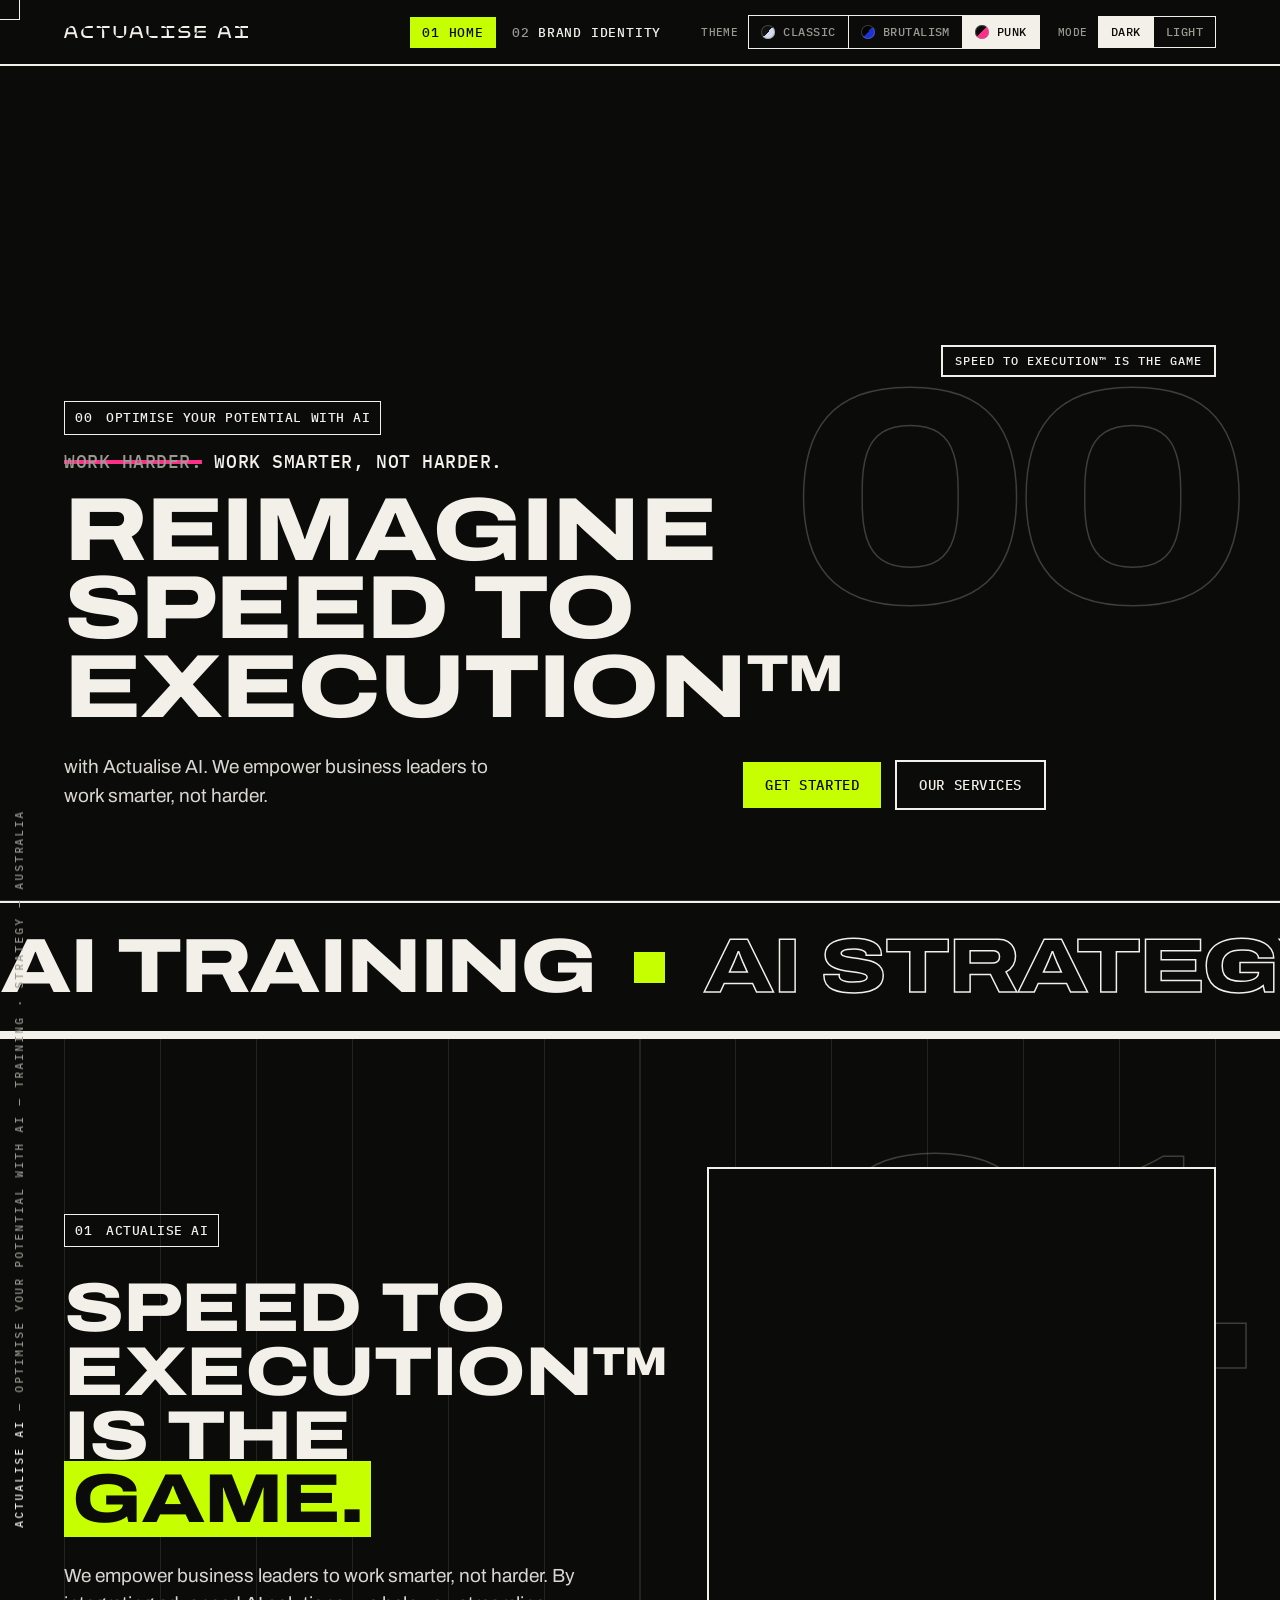
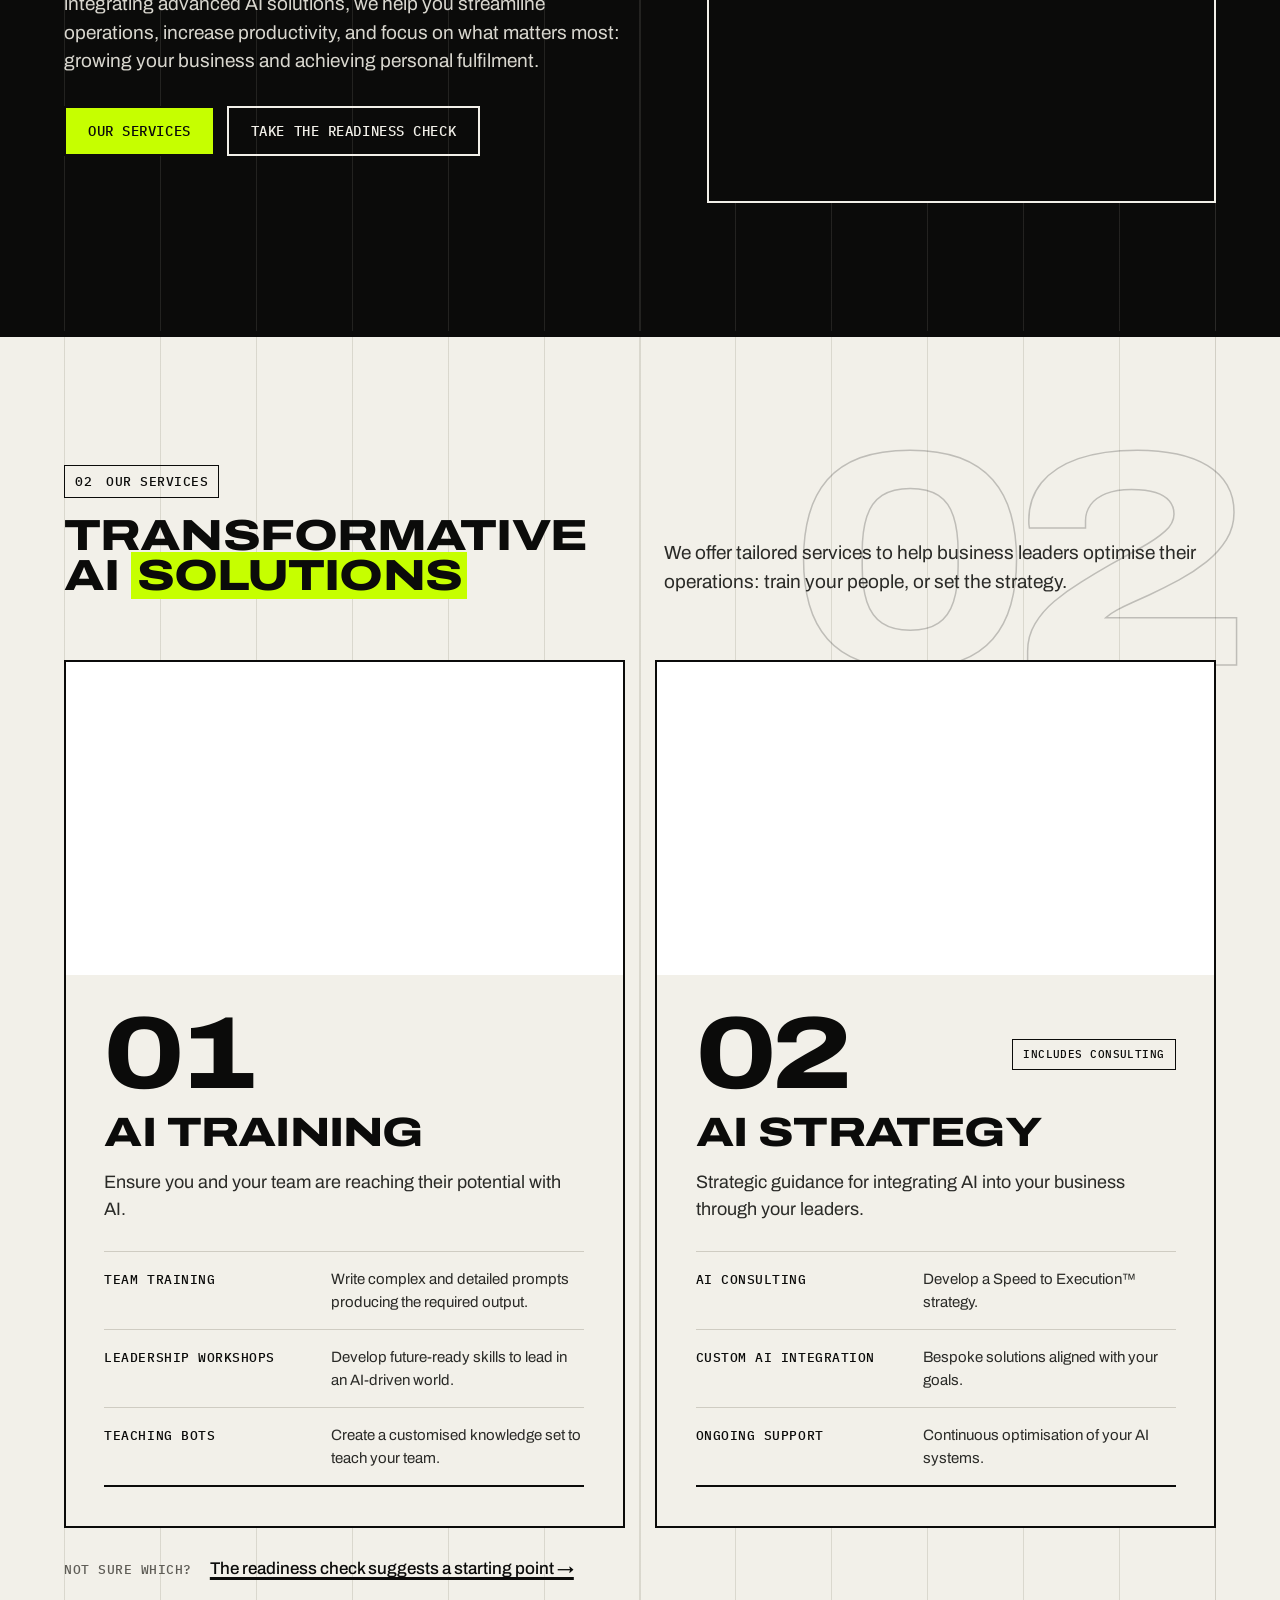
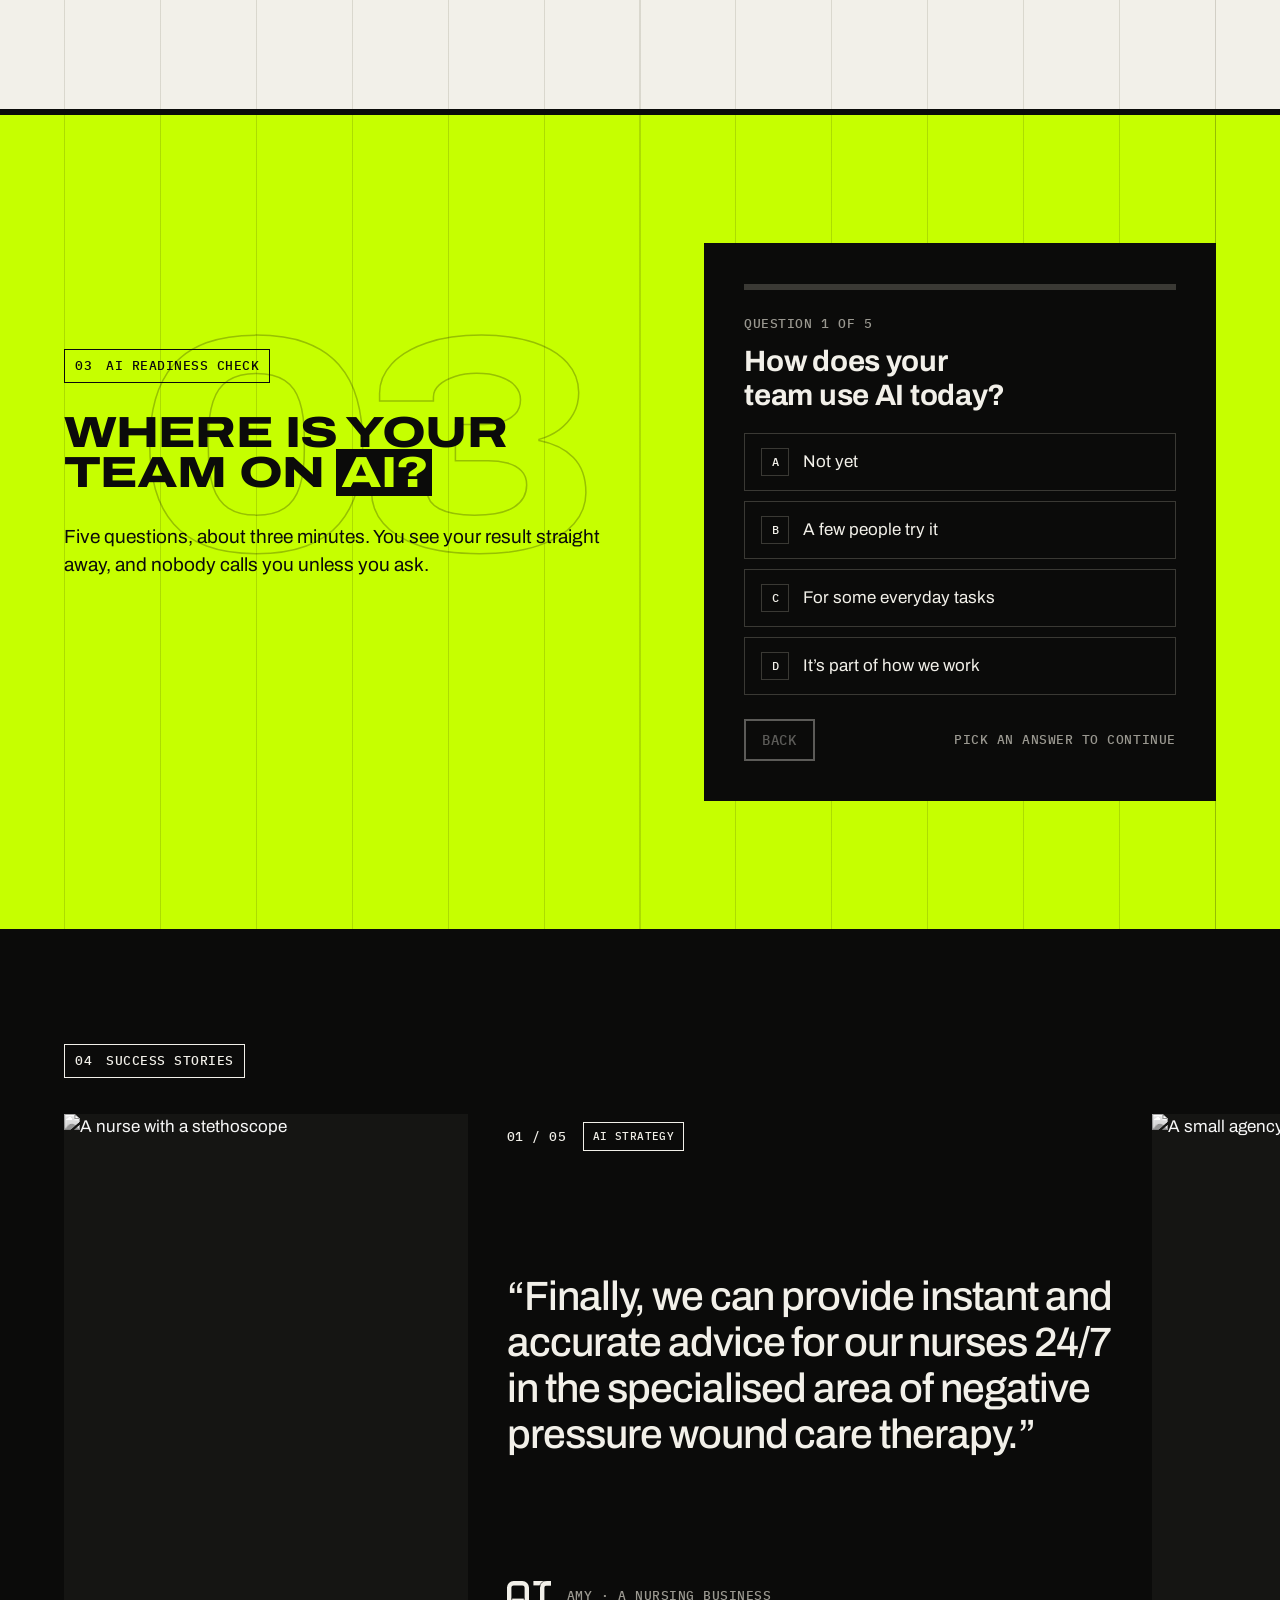
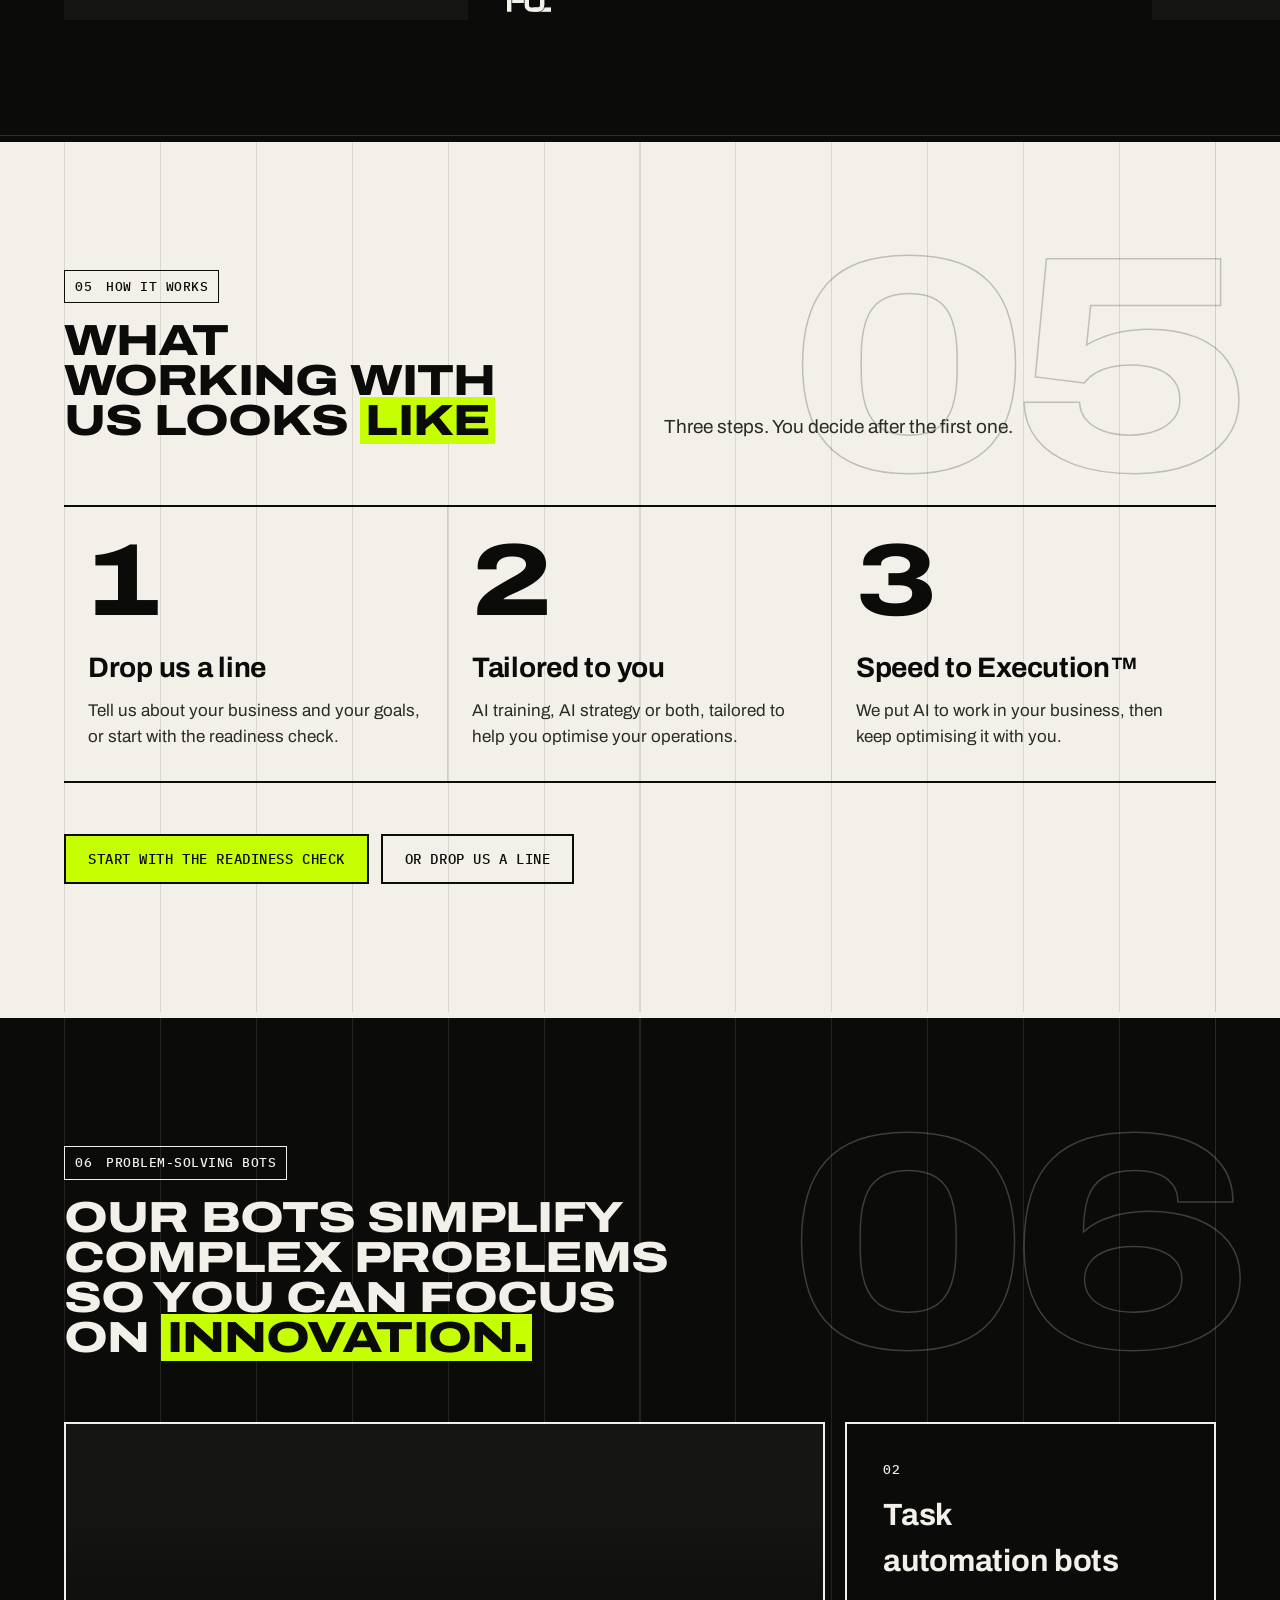
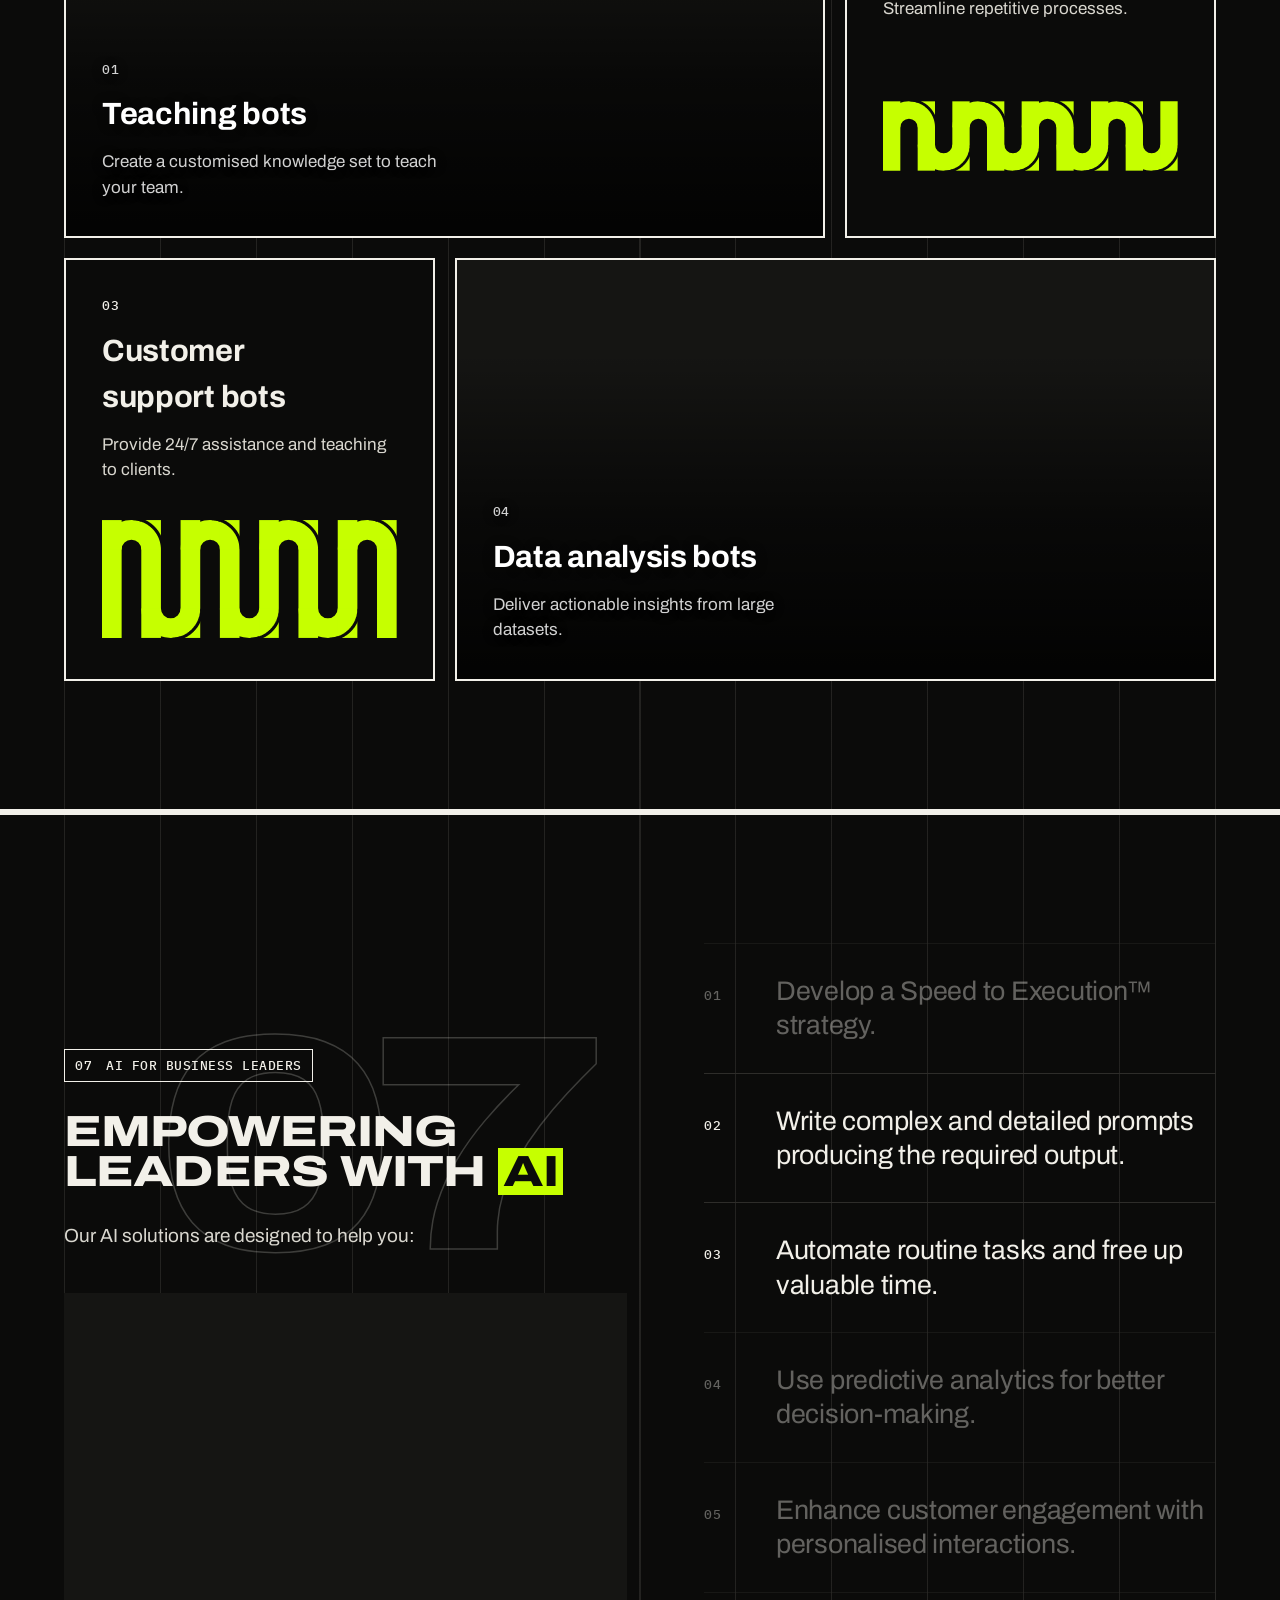
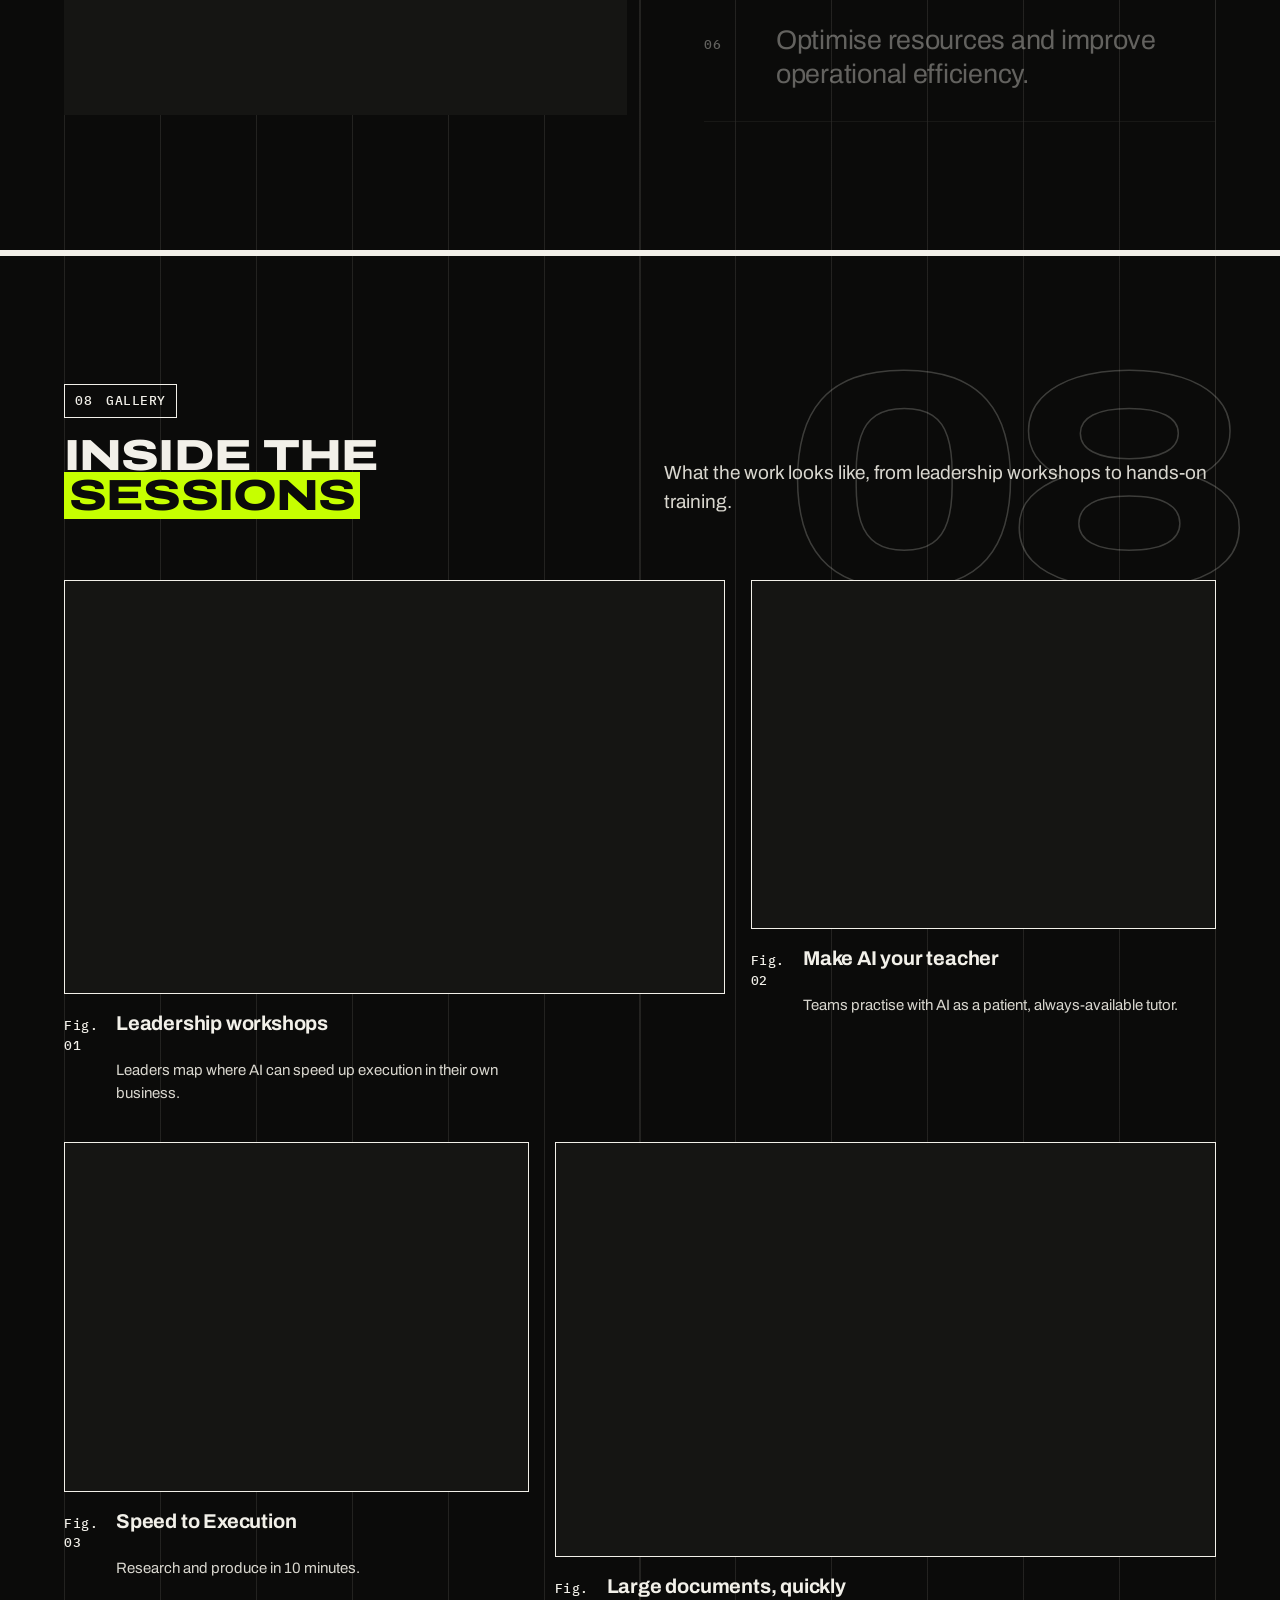
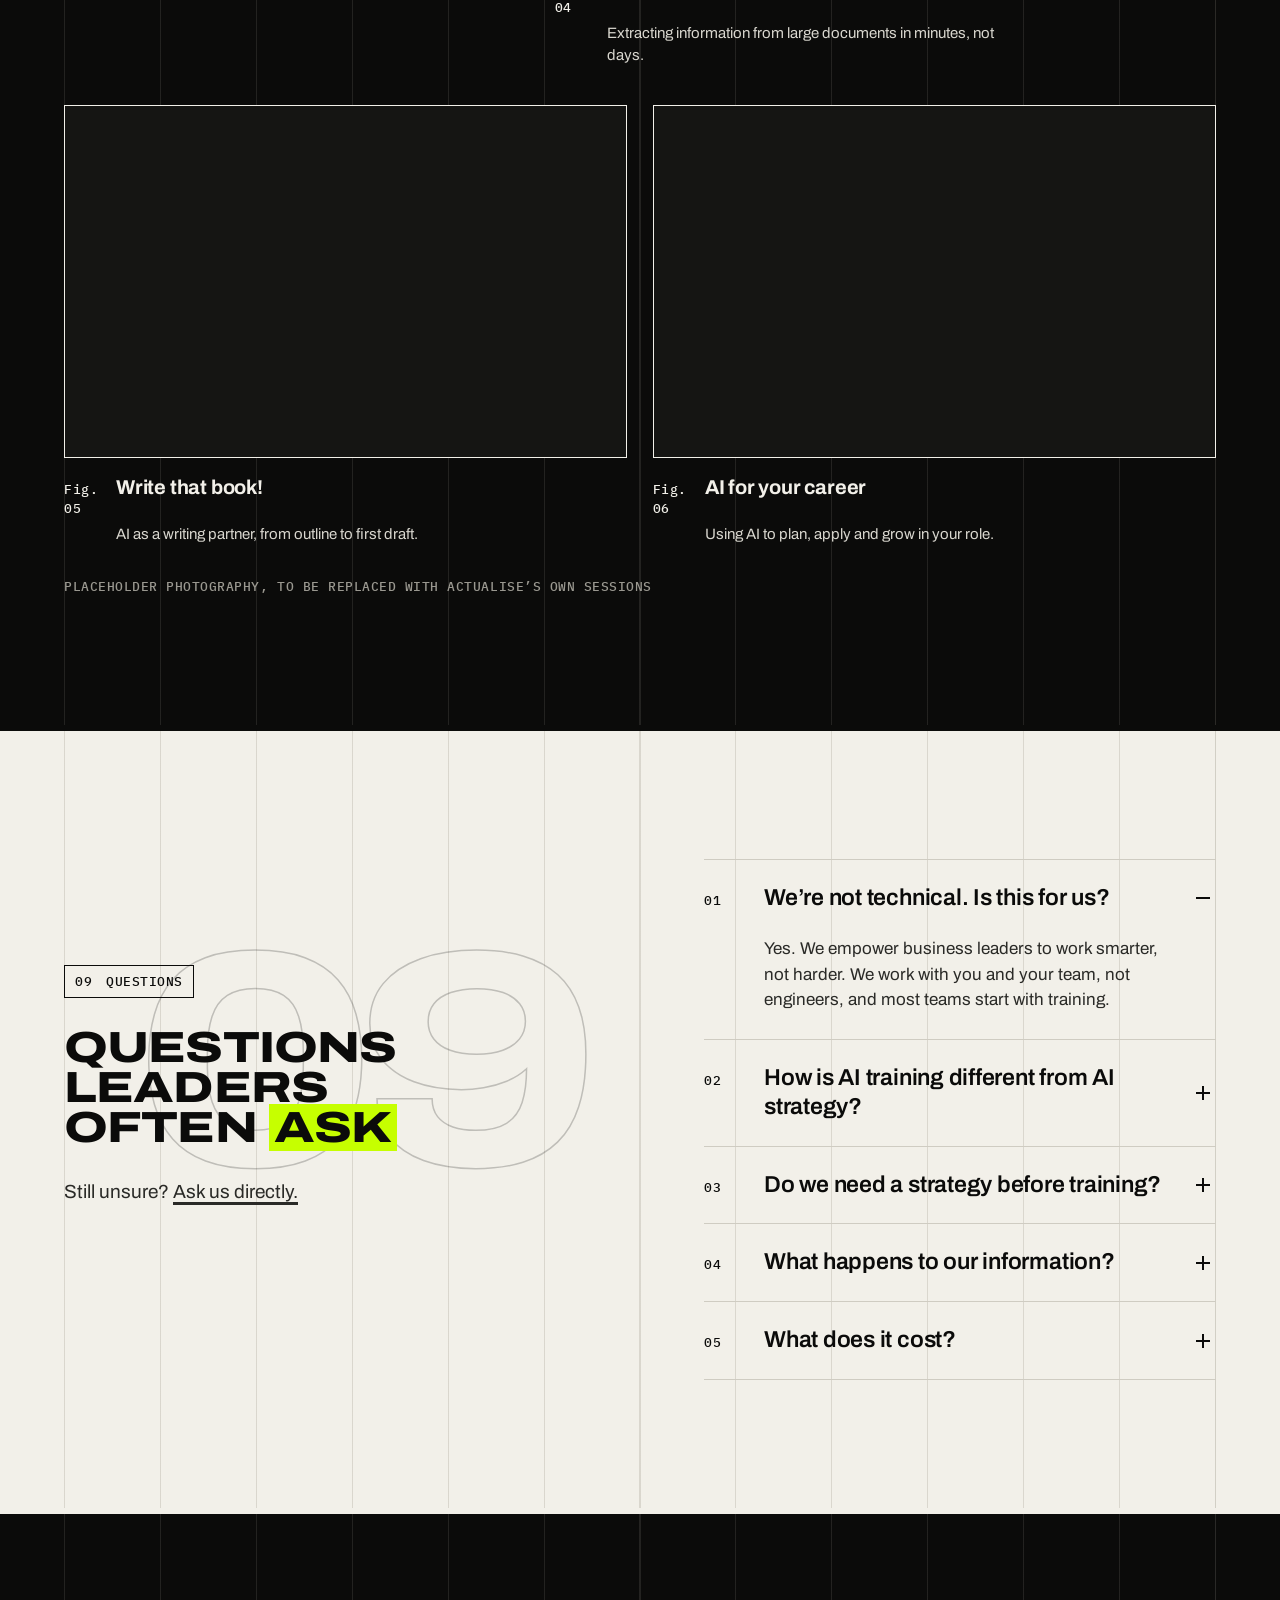
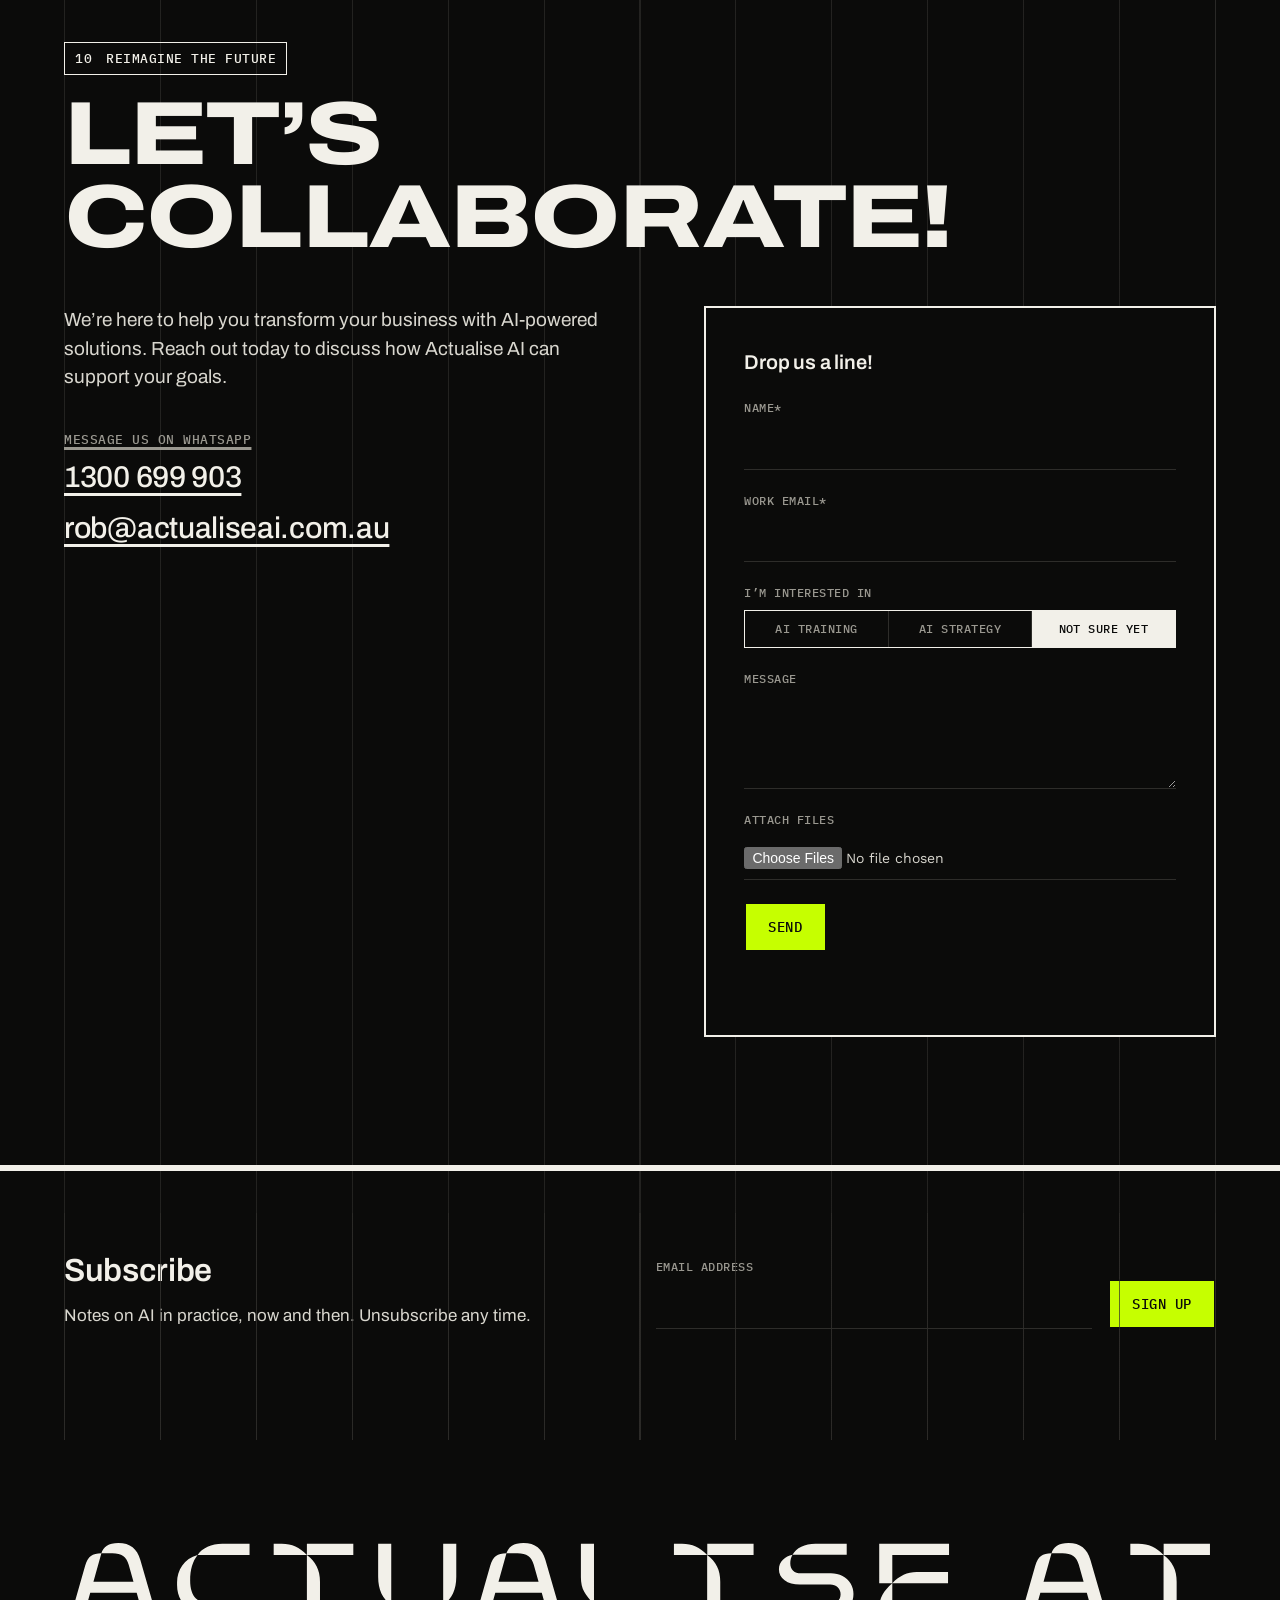
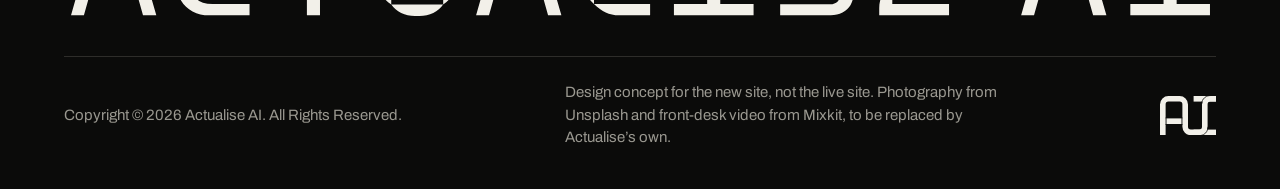
==== commit 4f1458f7: "Use the official wordmark artwork (studio RGB set) as a vector mask, replacing the traced PNG Co-Aut" ====
--- a/index.html
+++ b/index.html
@@ -250,7 +250,7 @@
 .big-foot .wrap { display: block }
 .foot-wm-wrap { position: relative }
 .foot-wm { width: 100% !important; background: var(--line) }
-.foot-hi { position: absolute; inset: 0; background: var(--fg); -webkit-mask: url(assets/wordmark.png) center / contain no-repeat, radial-gradient(circle clamp(120px, 14vw, 240px) at var(--fx, -999px) var(--fy, -999px), #000 0, #000 30%, transparent 100%); -webkit-mask-composite: source-in; mask: url(assets/wordmark.png) center / contain no-repeat, radial-gradient(circle clamp(120px, 14vw, 240px) at var(--fx, -999px) var(--fy, -999px), #000 0, #000 30%, transparent 100%); mask-composite: intersect }
+.foot-hi { position: absolute; inset: 0; background: var(--fg); -webkit-mask: url(assets/wordmark.svg) center / contain no-repeat, radial-gradient(circle clamp(120px, 14vw, 240px) at var(--fx, -999px) var(--fy, -999px), #000 0, #000 30%, transparent 100%); -webkit-mask-composite: source-in; mask: url(assets/wordmark.svg) center / contain no-repeat, radial-gradient(circle clamp(120px, 14vw, 240px) at var(--fx, -999px) var(--fy, -999px), #000 0, #000 30%, transparent 100%); mask-composite: intersect }
 @media (pointer: coarse) { .foot-wm { background: var(--fg) } .foot-hi { display: none } }
 .foot-row { display: flex; flex-wrap: wrap; justify-content: space-between; align-items: center; gap: 16px 32px; margin-top: 40px; padding-top: 24px; border-top: 1px solid var(--line) }
 .foot-row p { color: var(--mute); font-size: 15px; max-width: 48ch }
--- a/assets/site.css
+++ b/assets/site.css
@@ -23,7 +23,7 @@
 img { max-width: 100% }
 [hidden] { display: none !important }
 .wrap { max-width: var(--max); margin: 0 auto; padding-inline: var(--gut) }
-.wm { display: block; aspect-ratio: 15.0943; background: var(--fg); -webkit-mask: url(wordmark.png) center / contain no-repeat; mask: url(wordmark.png) center / contain no-repeat; max-width: 100% }
+.wm { display: block; aspect-ratio: 15.6019; background: var(--fg); -webkit-mask: url(wordmark.svg) center / contain no-repeat; mask: url(wordmark.svg) center / contain no-repeat; max-width: 100% }
 .wm.inv { background: var(--inv-fg) }
 .lab { font-family: var(--mono); font-size: 13px; letter-spacing: 0.08em; text-transform: uppercase; color: var(--mute) }
 .num { font-family: var(--mono); font-size: 13px; color: var(--accent); font-variant-numeric: tabular-nums }
